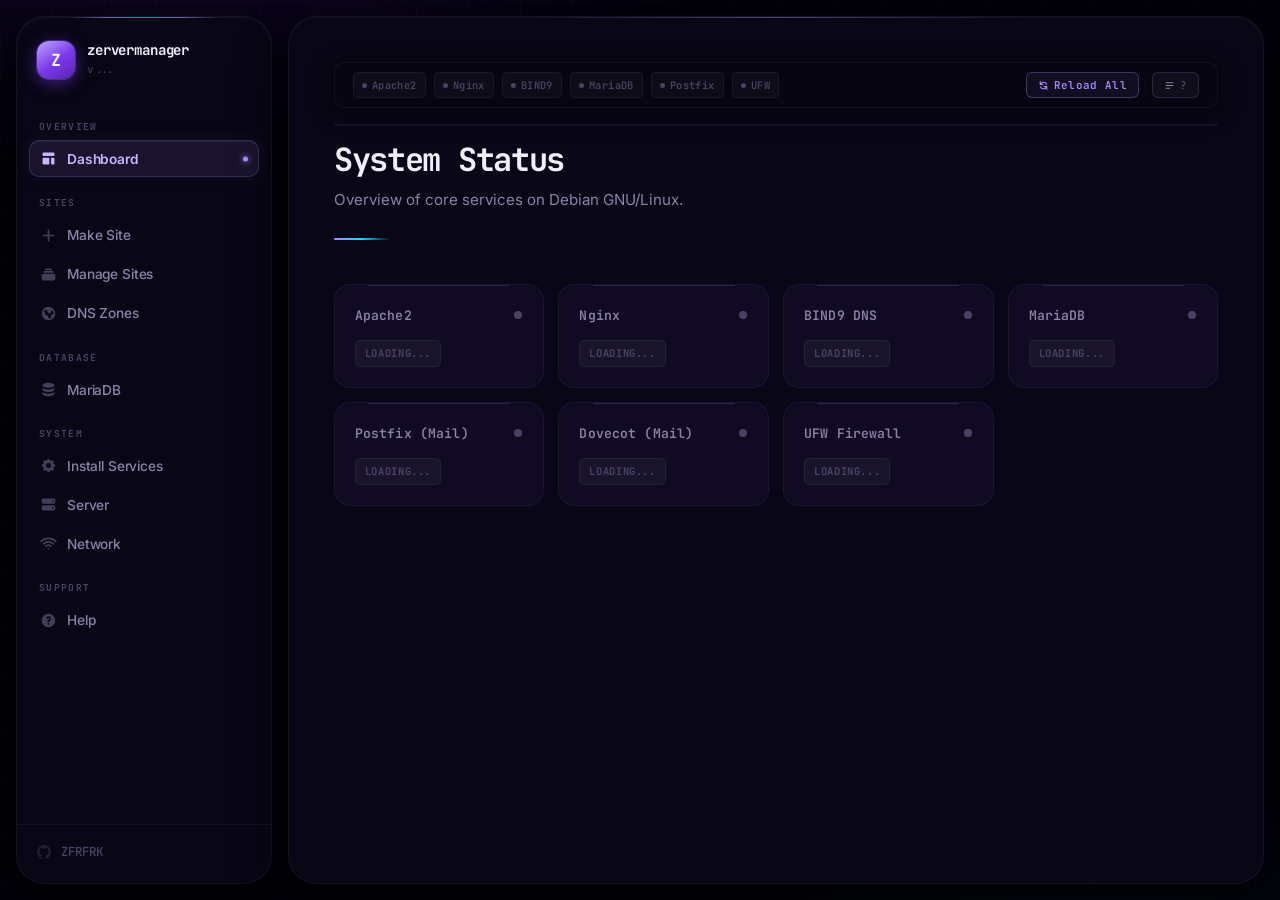
==== web_config/index.html @ 593f815e "update" ====
<!DOCTYPE html>
<html lang="en">
<head>
    <meta charset="UTF-8">
    <meta name="viewport" content="width=device-width, initial-scale=1.0">
    <title>Zervermanager</title>
    <link rel="preconnect" href="https://fonts.googleapis.com">
    <link rel="preconnect" href="https://fonts.gstatic.com" crossorigin>
    <link href="https://fonts.googleapis.com/css2?family=Inter:wght@300;400;500;600&family=JetBrains+Mono:wght@400;500&display=swap" rel="stylesheet">
    <link rel="stylesheet" href="style.css?v=10">
</head>
<body>

    <!-- ═══════════════════════════════════════
         STARTUP SPLASH
    ═══════════════════════════════════════ -->
    <div id="startup-splash" aria-hidden="true">
        <div class="splash-bg-grid"></div>
        <div class="splash-orb splash-orb-1"></div>
        <div class="splash-orb splash-orb-2"></div>

        <!-- LEFT — brand panel -->
        <div class="splash-left">
            <div class="splash-mark">
                <span class="splash-mark-letter">Z</span>
                <div class="splash-mark-ring"></div>
                <div class="splash-mark-ring splash-mark-ring-2"></div>
            </div>

            <div class="splash-wordmark">
                <span class="splash-word">zerver<span class="splash-word-accent">manager</span></span>
            </div>

            <div class="splash-tagline">server management interface</div>

            <div class="splash-dots">
                <span class="splash-dot active" data-idx="0"></span>
                <span class="splash-dot" data-idx="1"></span>
                <span class="splash-dot" data-idx="2"></span>
            </div>

            <div class="splash-loader">
                <div class="splash-loader-track">
                    <div class="splash-loader-fill"></div>
                </div>
                <span class="splash-loader-label">initializing</span>
            </div>

            <div class="splash-version">v<span id="splash-ver">—</span></div>
        </div>

        <!-- RIGHT — Mai slideshow panel -->
        <div class="splash-right">
            <div class="splash-photos">
                <img class="splash-photo active"  src="loading1.jpg"     alt="Loading 1">
                <img class="splash-photo"          src="loading2.jpg"     alt="Loading 2">
                <img class="splash-photo"          src="loading3.jpg"  alt="Loading 3">
            </div>
            <div class="splash-photo-overlay"></div>
            <div class="splash-photo-caption">
                <span class="splash-photo-name">Ouzuka Mai</span>
            </div>
        </div>
    </div>

    <div class="app-container">

        <aside class="sidebar">
            <div class="sidebar-header">
                <div class="brand">
                    <div class="brand-mark">Z</div>
                    <div class="brand-info">
                        <h1>zervermanager</h1>
                        <p>v<span id="version">...</span></p>
                    </div>
                </div>
            </div>
            <nav class="nav-menu">
                <div class="nav-section">
                    <div class="nav-section-title">Overview</div>
                    <button class="nav-item active" data-page="dashboard" onclick="switchPage('dashboard')">
                        <svg class="nav-icon" viewBox="0 0 20 20" fill="currentColor"><path d="M3 4a1 1 0 011-1h12a1 1 0 011 1v2a1 1 0 01-1 1H4a1 1 0 01-1-1V4zM3 10a1 1 0 011-1h6a1 1 0 011 1v6a1 1 0 01-1 1H4a1 1 0 01-1-1v-6zM14 9a1 1 0 00-1 1v6a1 1 0 001 1h2a1 1 0 001-1v-6a1 1 0 00-1-1h-2z"/></svg>
                        Dashboard
                    </button>
                </div>
                <div class="nav-section">
                    <div class="nav-section-title">Sites</div>
                    <button class="nav-item" data-page="makesite" onclick="switchPage('makesite')">
                        <svg class="nav-icon" viewBox="0 0 20 20" fill="currentColor"><path fill-rule="evenodd" d="M10 3a1 1 0 011 1v5h5a1 1 0 110 2h-5v5a1 1 0 11-2 0v-5H4a1 1 0 110-2h5V4a1 1 0 011-1z" clip-rule="evenodd"/></svg>
                        Make Site
                    </button>
                    <button class="nav-item" data-page="managesites" onclick="switchPage('managesites')">
                        <svg class="nav-icon" viewBox="0 0 20 20" fill="currentColor"><path d="M7 3a1 1 0 000 2h6a1 1 0 100-2H7zM4 7a1 1 0 011-1h10a1 1 0 110 2H5a1 1 0 01-1-1zM2 11a2 2 0 012-2h12a2 2 0 012 2v4a2 2 0 01-2 2H4a2 2 0 01-2-2v-4z"/></svg>
                        Manage Sites
                    </button>
                    <button class="nav-item" data-page="dns" onclick="switchPage('dns')">
                        <svg class="nav-icon" viewBox="0 0 20 20" fill="currentColor"><path fill-rule="evenodd" d="M10 18a8 8 0 100-16 8 8 0 000 16zM4.332 8.027a6.012 6.012 0 011.912-2.706C6.512 5.73 6.974 6 7.5 6A1.5 1.5 0 019 7.5V8a2 2 0 004 0 2 2 0 011.523-1.943A5.977 5.977 0 0116 10c0 .34-.028.675-.083 1H15a2 2 0 00-2 2v2.197A5.973 5.973 0 0110 16v-2a2 2 0 00-2-2 2 2 0 01-2-2 2 2 0 00-1.668-1.973z" clip-rule="evenodd"/></svg>
                        DNS Zones
                    </button>
                </div>
                <div class="nav-section">
                    <div class="nav-section-title">Database</div>
                    <button class="nav-item" data-page="mariadb" onclick="switchPage('mariadb')">
                        <svg class="nav-icon" viewBox="0 0 20 20" fill="currentColor"><path d="M3 12v3c0 1.657 3.134 3 7 3s7-1.343 7-3v-3c0 1.657-3.134 3-7 3s-7-1.343-7-3z"/><path d="M3 7v3c0 1.657 3.134 3 7 3s7-1.343 7-3V7c0 1.657-3.134 3-7 3S3 8.657 3 7z"/><path d="M17 5c0 1.657-3.134 3-7 3S3 6.657 3 5s3.134-3 7-3 7 1.343 7 3z"/></svg>
                        MariaDB
                    </button>
                </div>
                <div class="nav-section">
                    <div class="nav-section-title">System</div>
                    <button class="nav-item" data-page="services" onclick="switchPage('services')">
                        <svg class="nav-icon" viewBox="0 0 20 20" fill="currentColor"><path fill-rule="evenodd" d="M11.49 3.17c-.38-1.56-2.6-1.56-2.98 0a1.532 1.532 0 01-2.286.948c-1.372-.836-2.942.734-2.106 2.106.54.886.061 2.042-.947 2.287-1.561.379-1.561 2.6 0 2.978a1.532 1.532 0 01.947 2.287c-.836 1.372.734 2.942 2.106 2.106a1.532 1.532 0 012.287.947c.379 1.561 2.6 1.561 2.978 0a1.533 1.533 0 012.287-.947c1.372.836 2.942-.734 2.106-2.106a1.533 1.533 0 01.947-2.287c1.561-.379 1.561-2.6 0-2.978a1.532 1.532 0 01-.947-2.287c.836-1.372-.734-2.942-2.106-2.106a1.532 1.532 0 01-2.287-.947zM10 13a3 3 0 100-6 3 3 0 000 6z" clip-rule="evenodd"/></svg>
                        Install Services
                    </button>
                    <button class="nav-item" data-page="server" onclick="switchPage('server')">
                        <svg class="nav-icon" viewBox="0 0 20 20" fill="currentColor"><path fill-rule="evenodd" d="M2 5a2 2 0 012-2h12a2 2 0 012 2v2a2 2 0 01-2 2H4a2 2 0 01-2-2V5zm14 1a1 1 0 11-2 0 1 1 0 012 0zM2 13a2 2 0 012-2h12a2 2 0 012 2v2a2 2 0 01-2 2H4a2 2 0 01-2-2v-2zm14 1a1 1 0 11-2 0 1 1 0 012 0z" clip-rule="evenodd"/></svg>
                        Server
                    </button>
                    <button class="nav-item" data-page="network" onclick="switchPage('network')">
                        <svg class="nav-icon" viewBox="0 0 20 20" fill="currentColor"><path fill-rule="evenodd" d="M17.778 8.222c-4.296-4.296-11.26-4.296-15.556 0A1 1 0 01.808 6.808c5.076-5.077 13.308-5.077 18.384 0a1 1 0 01-1.414 1.414zM14.95 11.05a7 7 0 00-9.9 0 1 1 0 01-1.414-1.414 9 9 0 0112.728 0 1 1 0 01-1.414 1.414zM12.12 13.88a3 3 0 00-4.242 0 1 1 0 01-1.415-1.415 5 5 0 017.072 0 1 1 0 01-1.415 1.415zM9 16a1 1 0 112 0 1 1 0 01-2 0z" clip-rule="evenodd"/></svg>
                        Network
                    </button>
                </div>
                <div class="nav-section">
                    <div class="nav-section-title">Support</div>
                    <button class="nav-item" data-page="help" onclick="switchPage('help')">
                        <svg class="nav-icon" viewBox="0 0 20 20" fill="currentColor"><path fill-rule="evenodd" d="M18 10a8 8 0 11-16 0 8 8 0 0116 0zm-8-3a1 1 0 00-.867.5 1 1 0 11-1.731-1A3 3 0 0113 8a3.001 3.001 0 01-2 2.83V11a1 1 0 11-2 0v-1a1 1 0 011-1 1 1 0 100-2zm0 8a1 1 0 100-2 1 1 0 000 2z" clip-rule="evenodd"/></svg>
                        Help
                    </button>
                </div>
            </nav>
            <div class="sidebar-footer">
                <a href="https://github.com/ZFRFRK" target="_blank" class="github-link">
                    <svg xmlns="http://www.w3.org/2000/svg" width="14" height="14" viewBox="0 0 24 24" fill="currentColor"><path d="M12 0C5.37 0 0 5.37 0 12c0 5.3 3.438 9.8 8.205 11.385.6.113.82-.258.82-.577 0-.285-.01-1.04-.015-2.04-3.338.724-4.042-1.61-4.042-1.61-.546-1.387-1.333-1.756-1.333-1.756-1.089-.745.083-.729.083-.729 1.205.084 1.84 1.236 1.84 1.236 1.07 1.835 2.809 1.305 3.495.998.108-.776.418-1.305.76-1.605-2.665-.3-5.466-1.332-5.466-5.93 0-1.31.465-2.38 1.235-3.22-.135-.303-.54-1.523.105-3.176 0 0 1.005-.322 3.3 1.23a11.52 11.52 0 0 1 3-.405c1.02.005 2.045.138 3 .405 2.28-1.552 3.285-1.23 3.285-1.23.645 1.653.24 2.873.12 3.176.765.84 1.23 1.91 1.23 3.22 0 4.61-2.805 5.625-5.475 5.92.42.36.81 1.096.81 2.22 0 1.605-.015 2.896-.015 3.286 0 .315.21.69.825.57C20.565 21.795 24 17.295 24 12c0-6.63-5.37-12-12-12z"/></svg>
                    ZFRFRK
                </a>
            </div>
        </aside>

        <!-- Main Content -->
        <main class="main-content">

            <!-- ── Persistent Top Bar ── -->
            <div class="top-bar" id="top-bar">
                <div class="top-bar-services">
                    <span class="top-bar-svc" id="tb-apache2"><span class="svc-pip"></span>Apache2</span>
                    <span class="top-bar-svc" id="tb-nginx"><span class="svc-pip"></span>Nginx</span>
                    <span class="top-bar-svc" id="tb-bind9"><span class="svc-pip"></span>BIND9</span>
                    <span class="top-bar-svc" id="tb-mariadb"><span class="svc-pip"></span>MariaDB</span>
                    <span class="top-bar-svc" id="tb-postfix"><span class="svc-pip"></span>Postfix</span>
                    <span class="top-bar-svc" id="tb-ufw"><span class="svc-pip"></span>UFW</span>
                </div>
                <div class="top-bar-actions">
                    <button class="top-bar-btn accent" id="tb-reload-btn" onclick="topBarReloadAll()">
                        <svg width="11" height="11" viewBox="0 0 20 20" fill="currentColor"><path fill-rule="evenodd" d="M4 2a1 1 0 011 1v2.101a7.002 7.002 0 0111.601 2.566 1 1 0 11-1.885.666A5.002 5.002 0 005.999 7H9a1 1 0 010 2H4a1 1 0 01-1-1V3a1 1 0 011-1zm.008 9.057a1 1 0 011.276.61A5.002 5.002 0 0014.001 13H11a1 1 0 110-2h5a1 1 0 011 1v5a1 1 0 11-2 0v-2.101a7.002 7.002 0 01-11.601-2.566 1 1 0 01.61-1.276z" clip-rule="evenodd"/></svg>
                        Reload All
                    </button>
                    <div class="top-bar-divider"></div>
                    <button class="top-bar-btn" onclick="openKbdOverlay()" title="Keyboard shortcuts">
                        <svg width="11" height="11" viewBox="0 0 20 20" fill="currentColor"><path fill-rule="evenodd" d="M3 5a1 1 0 011-1h12a1 1 0 110 2H4a1 1 0 01-1-1zM3 10a1 1 0 011-1h12a1 1 0 110 2H4a1 1 0 01-1-1zM3 15a1 1 0 011-1h6a1 1 0 110 2H4a1 1 0 01-1-1z" clip-rule="evenodd"/></svg>
                        <span style="opacity:.5">?</span>
                    </button>
                </div>
            </div>

            <!-- Reload All mini-terminal (hidden by default, expands on use) -->
            <div id="reload-term" class="terminal" style="margin-bottom:16px;margin-top:-12px"></div>

            <section id="page-dashboard" class="page-section active">
                <div class="page-header">
                    <h2>System Status</h2>
                    <p>Overview of core services on <span id="os-val">Debian GNU/Linux</span>.</p>
                </div>
                
                <div class="status-grid">
                    <div class="status-box">
                        <div class="status-box-header">
                            <span class="status-label">Apache2</span>
                            <div class="svc-dot-wrap"><div class="svc-dot"></div></div>
                        </div>
                        <span id="apache2-val" class="badge">Loading...</span>
                    </div>
                    <div class="status-box">
                        <div class="status-box-header">
                            <span class="status-label">Nginx</span>
                            <div class="svc-dot-wrap"><div class="svc-dot"></div></div>
                        </div>
                        <span id="nginx-val" class="badge">Loading...</span>
                    </div>
                    <div class="status-box">
                        <div class="status-box-header">
                            <span class="status-label">BIND9 DNS</span>
                            <div class="svc-dot-wrap"><div class="svc-dot"></div></div>
                        </div>
                        <span id="bind9-val" class="badge">Loading...</span>
                    </div>
                    <div class="status-box">
                        <div class="status-box-header">
                            <span class="status-label">MariaDB</span>
                            <div class="svc-dot-wrap"><div class="svc-dot"></div></div>
                        </div>
                        <span id="mariadb-val" class="badge">Loading...</span>
                    </div>
                    <div class="status-box">
                        <div class="status-box-header">
                            <span class="status-label">Postfix (Mail)</span>
                            <div class="svc-dot-wrap"><div class="svc-dot"></div></div>
                        </div>
                        <span id="postfix-val" class="badge">Loading...</span>
                    </div>
                    <div class="status-box">
                        <div class="status-box-header">
                            <span class="status-label">Dovecot (Mail)</span>
                            <div class="svc-dot-wrap"><div class="svc-dot"></div></div>
                        </div>
                        <span id="dovecot-val" class="badge">Loading...</span>
                    </div>
                    <div class="status-box">
                        <div class="status-box-header">
                            <span class="status-label">UFW Firewall</span>
                            <div class="svc-dot-wrap"><div class="svc-dot"></div></div>
                        </div>
                        <span id="ufw-val" class="badge">Loading...</span>
                    </div>
                </div>
            </section>

            <!-- Make Site Page -->
            <section id="page-makesite" class="page-section">
                <div class="page-header">
                    <h2>Make Site</h2>
                    <p>Automate creation of vhosts, databases, and DNS zones.</p>
                </div>

                <div class="card">
                    <div class="card-split">
                    <div class="card-split-form">
                    <div class="content-tabs">
                        <button class="content-tab-btn active" data-tab="lamp" onclick="switchTab('makesite', 'lamp')">LAMP</button>
                        <button class="content-tab-btn" data-tab="lemp" onclick="switchTab('makesite', 'lemp')">LEMP</button>
                        <button class="content-tab-btn" data-tab="wordpress" onclick="switchTab('makesite', 'wordpress')">WordPress</button>
                        <button class="content-tab-btn" data-tab="static" onclick="switchTab('makesite', 'static')">Full Site</button>
                        <button class="content-tab-btn" data-tab="proxy" onclick="switchTab('makesite', 'proxy')">Reverse Proxy</button>
                    </div>

                    <!-- LAMP -->
                    <div id="tab-makesite-lamp" class="tab-pane active">
                        <form onsubmit="submitApiForm(event, '/api/makesite/lamp', 'makesite-term')">
                            <div class="form-group">
                                <label>Domain Name</label>
                                <input type="text" class="form-control" name="domain" required>
                            </div>
                            <div class="form-group" id="lamp-ip">
                                <label>Server IP
                                    <span class="label-badge label-badge-auto">auto-dns</span>
                                    <span class="label-hint">— leave blank to use current server IP</span>
                                </label>
                                <input type="text" class="form-control" name="ip" placeholder="e.g. 192.168.1.10">
                            </div>
                            <div class="form-group">
                                <label>Database Name <span class="label-hint">— optional, defaults to domain prefix</span></label>
                                <input type="text" class="form-control" name="db_name" placeholder="e.g. mysite_db">
                            </div>
                            <div class="form-group">
                                <label>Database User <span class="label-hint">— optional, defaults to domain prefix + _user</span></label>
                                <input type="text" class="form-control" name="db_user" placeholder="e.g. mysite_user">
                            </div>
                            <div class="form-group">
                                <label>Database Password</label>
                                <input type="password" class="form-control" name="db_pass" required>
                            </div>
                            <div class="form-group">
                                <label>SSL Options</label>
                                <select class="form-control" name="ssl" onchange="document.getElementById('lamp-le-email').classList.toggle('hidden', this.value !== '4')" required>
                                    <option value="1">HTTP Only</option>
                                    <option value="2">HTTPS (Self-Signed)</option>
                                    <option value="4">HTTPS (Let's Encrypt Automated)</option>
                                </select>
                            </div>
                            <div class="form-group hidden" id="lamp-le-email">
                                <label>Let's Encrypt Admin Email</label>
                                <input type="email" class="form-control" name="le_email" placeholder="admin@example.com">
                            </div>
                            <div class="form-group">
                                <label>Document Root <span class="label-hint">— optional, defaults to /var/www/domain</span></label>
                                <input type="text" class="form-control" name="docroot" placeholder="e.g. /var/www/mysite">
                            </div>

                            <div class="form-section">Advanced</div>

                            <div class="form-group">
                                <label class="checkbox-label">
                                    <input type="checkbox" name="use_site_files" onchange="document.getElementById('lamp-sitepath').classList.toggle('hidden', !this.checked)"> Use existing site files
                                </label>
                            </div>
                            <div class="form-group hidden" id="lamp-sitepath">
                                <label>Path to existing site files <span class="label-hint">— server-side path</span></label>
                                <div class="drop-zone" id="lamp-dropzone">
                                    <svg width="24" height="24" viewBox="0 0 24 24" fill="none" stroke="currentColor" stroke-width="2" stroke-linecap="round" stroke-linejoin="round" style="margin-bottom:8px;opacity:0.7;"><path d="M21 15v4a2 2 0 0 1-2 2H5a2 2 0 0 1-2-2v-4"></path><polyline points="17 8 12 3 7 8"></polyline><line x1="12" y1="3" x2="12" y2="15"></line></svg><br>
                                    Drag and drop your site's .zip file here<br>
                                    <span style="font-size:0.75rem;opacity:0.6;">(or enter the server-side path below)</span>
                                </div>
                                <input type="text" class="form-control" name="site_files_path" id="lamp-sitepath-input" placeholder="e.g. /home/user/mysite">
                            </div>
                            <div class="form-group">
                                <label class="checkbox-label">
                                    <input type="checkbox" name="import_sql" onchange="document.getElementById('lamp-sqlpath').classList.toggle('hidden', !this.checked)"> Import existing SQL database dump
                                </label>
                            </div>
                            <div class="form-group hidden" id="lamp-sqlpath">
                                <label>SQL file path <span class="label-hint">— full path or filename inside docroot</span></label>
                                <input type="text" class="form-control" name="sql_path" placeholder="e.g. /home/user/backup.sql">
                            </div>
                            <div class="btn-row">
                                <button type="submit" class="btn btn-primary">Create LAMP Site</button>
                            </div>
                        </form>
                    </div>

                    <!-- LEMP -->
                    <div id="tab-makesite-lemp" class="tab-pane">
                        <form onsubmit="submitApiForm(event, '/api/makesite/lemp', 'makesite-term')">
                            <div class="form-group">
                                <label>Domain Name</label>
                                <input type="text" class="form-control" name="domain" required>
                            </div>
                            <div class="form-group" id="lemp-ip">
                                <label>Server IP
                                    <span class="label-badge label-badge-auto">auto-dns</span>
                                    <span class="label-hint">— leave blank to use current server IP</span>
                                </label>
                                <input type="text" class="form-control" name="ip" placeholder="e.g. 192.168.1.10">
                            </div>
                            <div class="form-group">
                                <label>Database Name <span class="label-hint">— optional, defaults to domain prefix</span></label>
                                <input type="text" class="form-control" name="db_name" placeholder="e.g. mysite_db">
                            </div>
                            <div class="form-group">
                                <label>Database User <span class="label-hint">— optional, defaults to domain prefix + _user</span></label>
                                <input type="text" class="form-control" name="db_user" placeholder="e.g. mysite_user">
                            </div>
                            <div class="form-group">
                                <label>Database Password</label>
                                <input type="password" class="form-control" name="db_pass" required>
                            </div>
                            <div class="form-group">
                                <label>SSL Options</label>
                                <select class="form-control" name="ssl" onchange="document.getElementById('lemp-le-email').classList.toggle('hidden', this.value !== '4')" required>
                                    <option value="1">HTTP Only</option>
                                    <option value="2">HTTPS (Self-Signed)</option>
                                    <option value="4">HTTPS (Let's Encrypt Automated)</option>
                                </select>
                            </div>
                            <div class="form-group hidden" id="lemp-le-email">
                                <label>Let's Encrypt Admin Email</label>
                                <input type="email" class="form-control" name="le_email" placeholder="admin@example.com">
                            </div>
                            <div class="form-group">
                                <label>Document Root <span class="label-hint">— optional, defaults to /var/www/domain</span></label>
                                <input type="text" class="form-control" name="docroot" placeholder="e.g. /var/www/mysite">
                            </div>

                            <div class="form-section">Advanced</div>

                            <div class="form-group">
                                <label class="checkbox-label">
                                    <input type="checkbox" name="use_site_files" onchange="document.getElementById('lemp-sitepath').classList.toggle('hidden', !this.checked)"> Use existing site files
                                </label>
                            </div>
                            <div class="form-group hidden" id="lemp-sitepath">
                                <label>Path to existing site files <span class="label-hint">— server-side path</span></label>
                                <div class="drop-zone" id="lemp-dropzone">
                                    <svg width="24" height="24" viewBox="0 0 24 24" fill="none" stroke="currentColor" stroke-width="2" stroke-linecap="round" stroke-linejoin="round" style="margin-bottom:8px;opacity:0.7;"><path d="M21 15v4a2 2 0 0 1-2 2H5a2 2 0 0 1-2-2v-4"></path><polyline points="17 8 12 3 7 8"></polyline><line x1="12" y1="3" x2="12" y2="15"></line></svg><br>
                                    Drag and drop your site's .zip file here<br>
                                    <span style="font-size:0.75rem;opacity:0.6;">(or enter the server-side path below)</span>
                                </div>
                                <input type="text" class="form-control" name="site_files_path" id="lemp-sitepath-input" placeholder="e.g. /home/user/mysite">
                            </div>
                            <div class="form-group">
                                <label class="checkbox-label">
                                    <input type="checkbox" name="import_sql" onchange="document.getElementById('lemp-sqlpath').classList.toggle('hidden', !this.checked)"> Import existing SQL database dump
                                </label>
                            </div>
                            <div class="form-group hidden" id="lemp-sqlpath">
                                <label>SQL file path <span class="label-hint">— full path or filename inside docroot</span></label>
                                <input type="text" class="form-control" name="sql_path" placeholder="e.g. /home/user/backup.sql">
                            </div>
                            <div class="btn-row">
                                <button type="submit" class="btn btn-primary">Create LEMP Site</button>
                            </div>
                        </form>
                    </div>

                    <!-- WordPress -->
                    <div id="tab-makesite-wordpress" class="tab-pane">
                        <form onsubmit="submitApiForm(event, '/api/makesite/wordpress', 'makesite-term')">
                            <div class="form-group">
                                <label>Web Server</label>
                                <select class="form-control" name="server" required>
                                    <option value="apache">Apache</option>
                                    <option value="nginx">Nginx</option>
                                </select>
                            </div>
                            <div class="form-group">
                                <label>Domain Name</label>
                                <input type="text" class="form-control" name="domain" required>
                            </div>
                            <div class="form-group" id="wp-ip">
                                <label>Server IP
                                    <span class="label-badge label-badge-auto">auto-dns</span>
                                    <span class="label-hint">— leave blank to use current server IP</span>
                                </label>
                                <input type="text" class="form-control" name="ip" placeholder="e.g. 192.168.1.10">
                            </div>
                            <div class="form-group">
                                <label>Database Password</label>
                                <input type="password" class="form-control" name="db_pass" required>
                            </div>
                            <div class="btn-row">
                                <button type="submit" class="btn btn-primary">Install WordPress</button>
                            </div>
                        </form>
                    </div>

                    <!-- Static (Full Site) -->
                    <div id="tab-makesite-static" class="tab-pane">
                        <form onsubmit="submitApiForm(event, '/api/makesite/static', 'makesite-term')">
                            <div class="form-group">
                                <label>Web Server</label>
                                <select class="form-control" name="server" required>
                                    <option value="apache">Apache</option>
                                    <option value="nginx">Nginx</option>
                                </select>
                            </div>
                            <div class="form-group">
                                <label>Domain Name</label>
                                <input type="text" class="form-control" name="domain" required>
                            </div>
                            <div class="form-group" id="static-ip">
                                <label>Server IP
                                    <span class="label-badge label-badge-auto">auto-dns</span>
                                    <span class="label-hint">— leave blank to use current server IP</span>
                                </label>
                                <input type="text" class="form-control" name="ip" placeholder="e.g. 192.168.1.10">
                            </div>
                            <div class="form-group">
                                <label>SSL Options</label>
                                <select class="form-control" name="ssl" onchange="document.getElementById('static-certs').classList.toggle('hidden', this.value !== '3'); document.getElementById('static-le-email').classList.toggle('hidden', this.value !== '4');" required>
                                    <option value="1">HTTP Only</option>
                                    <option value="2">HTTPS (Self-Signed)</option>
                                    <option value="3">HTTPS (Existing Cert)</option>
                                    <option value="4">HTTPS (Let's Encrypt Automated)</option>
                                </select>
                            </div>
                            <div class="form-group hidden" id="static-le-email">
                                <label>Let's Encrypt Admin Email</label>
                                <input type="email" class="form-control" name="le_email" placeholder="admin@example.com">
                            </div>
                            <div id="static-certs" class="hidden">
                                <div class="form-group">
                                    <label>Certificate Path</label>
                                    <input type="text" class="form-control" name="cert_path" placeholder="/etc/ssl/mycert.crt">
                                </div>
                                <div class="form-group">
                                    <label>Key Path</label>
                                    <input type="text" class="form-control" name="key_path" placeholder="/etc/ssl/mycert.key">
                                </div>
                            </div>
                            <div class="form-group">
                                <label>Document Root <span class="label-hint">— optional, defaults to /var/www/domain</span></label>
                                <input type="text" class="form-control" name="docroot" placeholder="Default: /var/www/domain.com">
                            </div>
                            <div class="form-section">Advanced</div>

                            <div class="form-group">
                                <label class="checkbox-label">
                                    <input type="checkbox" name="use_site_files" onchange="document.getElementById('static-sitepath').classList.toggle('hidden', !this.checked)"> Use existing site files
                                </label>
                            </div>
                            <div class="form-group hidden" id="static-sitepath">
                                <label>Path to existing site files <span class="label-hint">— server-side path</span></label>
                                <div class="drop-zone" id="static-dropzone">
                                    <svg width="24" height="24" viewBox="0 0 24 24" fill="none" stroke="currentColor" stroke-width="2" stroke-linecap="round" stroke-linejoin="round" style="margin-bottom:8px;opacity:0.7;"><path d="M21 15v4a2 2 0 0 1-2 2H5a2 2 0 0 1-2-2v-4"></path><polyline points="17 8 12 3 7 8"></polyline><line x1="12" y1="3" x2="12" y2="15"></line></svg><br>
                                    Drag and drop your site's .zip file here<br>
                                    <span style="font-size:0.75rem;opacity:0.6;">(or enter the server-side path below)</span>
                                </div>
                                <input type="text" class="form-control" name="site_files_path" id="static-sitepath-input" placeholder="e.g. /home/user/mysite">
                            </div>
                            <div class="btn-row">
                                <button type="submit" class="btn btn-primary">Create Full Site</button>
                            </div>
                        </form>
                    </div>

                    <!-- Reverse Proxy -->
                    <div id="tab-makesite-proxy" class="tab-pane">
                        <form onsubmit="submitApiForm(event, '/api/makesite/proxy', 'makesite-term')">
                            <div class="form-group">
                                <label>Web Server</label>
                                <select class="form-control" name="server" required>
                                    <option value="apache">Apache</option>
                                    <option value="nginx">Nginx</option>
                                </select>
                            </div>
                            <div class="form-group">
                                <label>Domain Name</label>
                                <input type="text" class="form-control" name="domain" required>
                            </div>
                            <div class="form-group">
                                <label>Backend Target URL</label>
                                <input type="text" class="form-control" name="backend" placeholder="http://127.0.0.1:3000" required>
                            </div>
                            <button type="submit" class="btn btn-primary">Create Reverse Proxy</button>
                        </form>
                    </div>

                    </div><!-- /card-split-form -->
                    <div class="card-split-terminal">
                        <div class="terminal-label">output</div>
                        <div id="makesite-term" class="terminal visible"></div>
                    </div><!-- /card-split-terminal -->
                    </div><!-- /card-split -->
                </div>
            </section>

            <!-- Manage Sites Page -->
            <section id="page-managesites" class="page-section">
                <div class="page-header">
                    <h2>Manage Sites</h2>
                    <p>View, modify, enable, disable, or delete active web server configurations.</p>
                </div>

                <div class="card">
                    <div class="sites-table-wrap">
                        <table class="sites-table" id="sites-table">
                            <thead>
                                <tr>
                                    <th>Domain</th>
                                    <th>Server</th>
                                    <th>Type</th>
                                    <th>Status</th>
                                    <th>Actions</th>
                                </tr>
                            </thead>
                            <tbody id="sites-tbody">
                                <tr><td colspan="5" style="text-align:center;padding:32px;color:var(--text-muted)">Loading...</td></tr>
                            </tbody>
                        </table>
                    </div>
                </div>
            </section>

            <!-- Modify Site Modal -->
            <div id="modify-site-modal" class="modal-overlay">
                <div class="modal-box">
                    <div class="modal-header">
                        <h3 id="modify-site-title">Modify Site</h3>
                        <button class="modal-close" onclick="closeModifyModal()">&times;</button>
                    </div>

                    <div class="content-tabs">
                        <button class="content-tab-btn active" data-tab="docroot" onclick="switchModifyTab('docroot')">Doc Root</button>
                        <button class="content-tab-btn" data-tab="dbpass" onclick="switchModifyTab('dbpass')">DB Password</button>
                        <button class="content-tab-btn" data-tab="vhost" onclick="switchModifyTab('vhost')">VHost Config</button>
                    </div>

                    <div id="mod-tab-docroot" class="tab-pane active">
                        <form onsubmit="submitModifySite(event, 'update_docroot')">
                            <input type="hidden" id="mod-domain" name="domain">
                            <input type="hidden" id="mod-server" name="server">
                            <div class="form-group">
                                <label>New Document Root</label>
                                <input type="text" class="form-control" name="docroot" id="mod-docroot-input" required>
                            </div>
                            <button type="submit" class="btn btn-primary">Update Document Root</button>
                        </form>
                    </div>

                    <div id="mod-tab-dbpass" class="tab-pane">
                        <form onsubmit="submitModifySite(event, 'update_db_pass')">
                            <input type="hidden" id="mod-domain-db" name="domain">
                            <div class="form-group">
                                <label>New Database Password</label>
                                <input type="password" class="form-control" name="db_pass" required autocomplete="new-password">
                            </div>
                            <p style="font-size:0.85rem;color:var(--text-muted);margin-bottom:24px">Updates MariaDB and syncs the password in <code>wp-config.php</code> or <code>index.php</code> automatically.</p>
                            <button type="submit" class="btn btn-primary">Update Password</button>
                        </form>
                    </div>

                    <div id="mod-tab-vhost" class="tab-pane">
                        <form onsubmit="submitModifySite(event, 'update_vhost')">
                            <input type="hidden" id="mod-domain-vhost" name="domain">
                            <input type="hidden" id="mod-server-vhost" name="server">
                            <div class="form-group">
                                <label>Virtual Host Configuration</label>
                                <textarea class="form-control" name="config" id="mod-vhost-content" rows="16"></textarea>
                            </div>
                            <button type="submit" class="btn btn-primary">Save Configuration</button>
                        </form>
                    </div>
                </div>
            </div>

            <!-- MariaDB Manager -->
            <section id="page-mariadb" class="page-section">
                <div class="page-header">
                    <h2>MariaDB Manager</h2>
                    <p>Manage databases and users.</p>
                </div>
                <div class="card">
                    <div class="card-split">
                    <div class="card-split-form">
                    <div class="content-tabs">
                        <button class="content-tab-btn active" data-tab="db" onclick="switchTab('mariadb', 'db')">Databases</button>
                        <button class="content-tab-btn" data-tab="users" onclick="switchTab('mariadb', 'users')">Users</button>
                    </div>

                    <!-- Databases -->
                    <div id="tab-mariadb-db" class="tab-pane active">
                        <form onsubmit="submitApiForm(event, '/api/manage/mariadb', 'mariadb-term')">
                            <input type="hidden" name="type" value="database">
                            <div class="form-group">
                                <label>Action</label>
                                <select class="form-control" name="action" id="mariadb-db-action" onchange="toggleMariadbDbFields()" required>
                                    <option value="list">List Databases</option>
                                    <option value="create">Create Database</option>
                                    <option value="drop">Drop Database</option>
                                    <option value="inspect">Inspect Database</option>
                                    <option value="backup">Backup Database</option>
                                    <option value="restore">Restore Database</option>
                                </select>
                            </div>
                            <div class="form-group hidden" id="mariadb-db-name">
                                <label>Database Name</label>
                                <input type="text" class="form-control" name="db_name">
                            </div>
                            <div class="form-group hidden" id="mariadb-db-path">
                                <label>Backup/Restore File Path</label>
                                <input type="text" class="form-control" name="file_path" placeholder="/root/backup.sql">
                            </div>
                            <div class="form-group hidden" id="mariadb-db-confirm">
                                <label class="checkbox-label danger">
                                    <input type="checkbox" name="confirm"> I understand this is destructive and confirm the action.
                                </label>
                            </div>
                            <button type="submit" class="btn btn-primary">Execute Action</button>
                        </form>
                    </div>

                    <!-- Users -->
                    <div id="tab-mariadb-users" class="tab-pane">
                        <form onsubmit="submitApiForm(event, '/api/manage/mariadb', 'mariadb-term')">
                            <input type="hidden" name="type" value="user">
                            <div class="form-group">
                                <label>Action</label>
                                <select class="form-control" name="action" id="mariadb-user-action" onchange="toggleMariadbUserFields()" required>
                                    <option value="list">List Users</option>
                                    <option value="create">Create User</option>
                                    <option value="drop">Drop User</option>
                                    <option value="password">Change Password</option>
                                    <option value="grant">Grant Privileges</option>
                                    <option value="revoke">Revoke Privileges</option>
                                </select>
                            </div>
                            <div class="form-group hidden" id="mariadb-user-name">
                                <label>Username</label>
                                <input type="text" class="form-control" name="username">
                            </div>
                            <div class="form-group hidden" id="mariadb-user-pass">
                                <label>Password</label>
                                <input type="password" class="form-control" name="password">
                            </div>
                            <div class="form-group hidden" id="mariadb-user-db">
                                <label>Database Name (for privileges)</label>
                                <input type="text" class="form-control" name="db_name">
                            </div>
                            <button type="submit" class="btn btn-primary">Execute Action</button>
                        </form>
                    </div>

                    </div><!-- /card-split-form -->
                    <div class="card-split-terminal">
                        <div class="terminal-label">output</div>
                        <div id="mariadb-term" class="terminal visible"></div>
                    </div><!-- /card-split-terminal -->
                    </div><!-- /card-split -->
                </div>
            </section>

            <!-- Install Services -->
            <section id="page-services" class="page-section">
                <div class="page-header">
                    <h2>Install Services</h2>
                    <p>Setup Mail, FTP, Samba, and phpMyAdmin.</p>
                </div>
                <div class="card">
                    <div class="card-split">
                    <div class="card-split-form">
                    <div class="content-tabs">
                        <button class="content-tab-btn active" data-tab="mail" onclick="switchTab('services', 'mail')">Mail Server</button>
                        <button class="content-tab-btn" data-tab="ftp" onclick="switchTab('services', 'ftp')">FTP Server</button>
                        <button class="content-tab-btn" data-tab="pma" onclick="switchTab('services', 'pma')">phpMyAdmin</button>
                        <button class="content-tab-btn" data-tab="samba" onclick="switchTab('services', 'samba')">Samba</button>
                    </div>

                    <div id="tab-services-mail" class="tab-pane active">
                        <form onsubmit="submitApiForm(event, '/api/install/mail', 'services-term')">
                            <p class="mb-4 text-muted">Installs a full mail stack: Postfix, Dovecot, and Roundcube Webmail.</p>
                            <div class="form-group">
                                <label>Primary Mail Domain</label>
                                <input type="text" class="form-control" name="domain" placeholder="example.com" required>
                            </div>
                            <div class="btn-row">
                                <button type="submit" class="btn btn-primary">Install Mail Server</button>
                                <button type="button" class="btn btn-danger" onclick="submitCustomAction(this, '/api/uninstall/mail')">Uninstall Mail Server</button>
                            </div>

                            <hr style="border-color: var(--border); margin: 32px 0;">
                            
                            <h4>Manage Mail Users</h4>
                            <div class="sites-table-wrap mb-4">
                                <table class="sites-table" id="mail-users-table">
                                    <thead><tr><th>Email Address</th><th>Actions</th></tr></thead>
                                    <tbody id="mail-users-tbody">
                                        <tr><td colspan="2" style="text-align:center;padding:16px;color:var(--text-muted)">Load mail users via the sidebar link or API.</td></tr>
                                    </tbody>
                                </table>
                            </div>

                            <div class="form-group mt-4">
                                <label>New Mail User (e.g. info@example.com)</label>
                                <input type="email" class="form-control" name="mail_user">
                            </div>
                            <div class="form-group">
                                <label>Password</label>
                                <input type="password" class="form-control" name="mail_pass">
                            </div>
                            <button type="button" class="btn btn-primary" onclick="submitCustomAction(this, '/api/manage/mail?action=add_user')">Add Mail User</button>
                        </form>
                    </div>

                    <div id="tab-services-ftp" class="tab-pane">
                        <form onsubmit="submitApiForm(event, '/api/install/ftp', 'services-term')">
                            <p class="mb-4 text-muted">Installs vsftpd and configures user isolation.</p>
                            <div class="btn-row mb-4">
                                <button type="submit" class="btn btn-primary">Install FTP Server</button>
                                <button type="button" class="btn btn-danger" onclick="submitCustomAction(this, '/api/uninstall/ftp')">Uninstall FTP Server</button>
                            </div>
                            
                            <hr style="border-color: var(--border); margin: 20px 0;">
                            
                            <h4>Add FTP User</h4>
                            <div class="form-group mt-4">
                                <label>Username</label>
                                <input type="text" class="form-control" name="username">
                            </div>
                            <div class="form-group">
                                <label>Password</label>
                                <input type="password" class="form-control" name="password">
                            </div>
                            <button type="button" class="btn btn-primary" onclick="submitCustomAction(this, '/api/install/ftp_user')">Add FTP User</button>
                        </form>
                    </div>

                    <div id="tab-services-pma" class="tab-pane">
                        <form onsubmit="submitApiForm(event, '/api/install/pma', 'services-term')">
                            <p class="mb-4 text-muted">Installs phpMyAdmin and configures it securely under a random alias or subdomain.</p>
                            <div class="btn-row">
                                <button type="submit" class="btn btn-primary">Install phpMyAdmin</button>
                                <button type="button" class="btn btn-danger" onclick="submitCustomAction(this, '/api/uninstall/pma')">Uninstall phpMyAdmin</button>
                            </div>
                        </form>
                    </div>

                    <div id="tab-services-samba" class="tab-pane">
                        <form onsubmit="submitApiForm(event, '/api/install/samba', 'services-term')">
                            <p class="mb-4 text-muted">Installs Samba for Windows file sharing.</p>
                            <div class="btn-row mb-4">
                                <button type="submit" class="btn btn-primary">Install Samba Server</button>
                                <button type="button" class="btn btn-danger" onclick="submitCustomAction(this, '/api/uninstall/samba')">Uninstall Samba Server</button>
                            </div>

                            <hr style="border-color: var(--border); margin: 20px 0;">
                            
                            <h4>Add Samba Share</h4>
                            <div class="form-group mt-4">
                                <label>Share Name</label>
                                <input type="text" class="form-control" name="share_name">
                            </div>
                            <div class="form-group">
                                <label>Directory Path</label>
                                <input type="text" class="form-control" name="path" placeholder="/var/www/example.com">
                            </div>
                            <div class="form-group">
                                <label>Allowed Linux User</label>
                                <input type="text" class="form-control" name="user">
                            </div>
                            <button type="button" class="btn btn-primary" onclick="submitCustomAction(this, '/api/install/samba_share')">Add Share</button>
                        </form>
                    </div>

                    </div><!-- /card-split-form -->
                    <div class="card-split-terminal">
                        <div class="terminal-label">output</div>
                        <div id="services-term" class="terminal visible"></div>
                    </div><!-- /card-split-terminal -->
                    </div><!-- /card-split -->
                </div>
            </section>

            <!-- Server Management -->
            <section id="page-server" class="page-section">
                <div class="page-header">
                    <h2>Server Management</h2>
                    <p>Control system services and firewall rules.</p>
                </div>

                <div class="card">
                    <div class="card-split">
                    <div class="card-split-form">
                    <div class="content-tabs">
                        <button class="content-tab-btn active" data-tab="service-ctrl" onclick="switchTab('server', 'service-ctrl')">Services Control</button>
                        <button class="content-tab-btn" data-tab="firewall" onclick="switchTab('server', 'firewall')">Firewall (UFW)</button>
                        <button class="content-tab-btn" data-tab="reload" onclick="switchTab('server', 'reload')">Reload All</button>
                        <button class="content-tab-btn" data-tab="os" onclick="switchTab('server', 'os')">OS Maintenance</button>
                    </div>

                    <!-- Services Control -->
                    <div id="tab-server-service-ctrl" class="tab-pane active">
                        <form onsubmit="submitApiForm(event, '/api/manage/service', 'server-term')">
                            <div class="form-group">
                                <label>Select Service</label>
                                <select class="form-control" name="service" required>
                                    <option value="apache2">Apache2</option>
                                    <option value="nginx">Nginx</option>
                                    <option value="bind9">BIND9</option>
                                    <option value="mariadb">MariaDB</option>
                                    <option value="postfix">Postfix</option>
                                    <option value="dovecot">Dovecot</option>
                                </select>
                            </div>
                            <div class="form-group">
                                <label>Action</label>
                                <select class="form-control" name="action" required>
                                    <option value="start">Start</option>
                                    <option value="stop">Stop</option>
                                    <option value="restart">Restart</option>
                                    <option value="enable">Enable (on boot)</option>
                                    <option value="disable">Disable</option>
                                </select>
                            </div>
                            <button type="submit" class="btn btn-primary">Execute Action</button>
                        </form>
                    </div>

                    <!-- Firewall -->
                    <div id="tab-server-firewall" class="tab-pane">
                        <form onsubmit="submitApiForm(event, '/api/manage/firewall', 'server-term')">
                            <div class="form-group">
                                <label>Action</label>
                                <select class="form-control" name="action" id="fw-action" onchange="document.getElementById('fw-port').classList.toggle('hidden', !['allow','deny'].includes(this.value))" required>
                                    <option value="list">List Active Rules</option>
                                    <option value="enable">Enable UFW</option>
                                    <option value="disable">Disable UFW</option>
                                    <option value="allow">Allow Port</option>
                                    <option value="deny">Deny Port</option>
                                </select>
                            </div>
                            <div class="form-group hidden" id="fw-port">
                                <label>Port (e.g. 80/tcp)</label>
                                <input type="text" class="form-control" name="port">
                            </div>
                            <button type="submit" class="btn btn-primary">Apply Firewall Rule</button>
                        </form>
                    </div>

                    <!-- Reload All -->
                    <div id="tab-server-reload" class="tab-pane">
                        <form onsubmit="submitApiForm(event, '/api/manage/reload', 'server-term')">
                            <p class="mb-4 text-muted">This will check for pending configuration changes in Apache, Nginx, and BIND9 and reload them cleanly.</p>
                            <button type="submit" class="btn btn-primary">Reload Services</button>
                        </form>
                    </div>

                    <!-- OS Maintenance -->
                    <div id="tab-server-os" class="tab-pane">
                        <form onsubmit="submitApiForm(event, '/api/manage/os', 'server-term')">
                            <input type="hidden" name="action" value="fix_dpkg">
                            <p class="mb-4 text-muted">Run this if you receive errors about broken dependencies or interrupted apt installations. It runs <code>dpkg --configure -a</code> and <code>apt --fix-broken install</code>.</p>
                            <button type="submit" class="btn btn-primary">Fix Broken Packages</button>
                        </form>
                    </div>

                    </div><!-- /card-split-form -->
                    <div class="card-split-terminal">
                        <div class="terminal-label">output</div>
                        <div id="server-term" class="terminal visible"></div>
                    </div><!-- /card-split-terminal -->
                    </div><!-- /card-split -->
                </div>
            </section>
            <!-- DNS Zones -->
            <section id="page-dns" class="page-section">
                <div class="page-header">
                    <h2>DNS Zones (BIND9)</h2>
                    <p>Manage domain zones, reverse zones, and MX records.</p>
                </div>

                <div class="card">
                    <div class="content-tabs">
                        <button class="content-tab-btn active" data-tab="list" onclick="switchTab('dns', 'list')">Manage Zones</button>
                        <button class="content-tab-btn" data-tab="create" onclick="switchTab('dns', 'create')">Create Zone</button>
                        <button class="content-tab-btn" data-tab="mx" onclick="switchTab('dns', 'mx')">MX Records</button>
                        <button class="content-tab-btn" data-tab="test" onclick="switchTab('dns', 'test')">Test DNS</button>
                    </div>

                    <div id="tab-dns-list" class="tab-pane active">
                        <div class="sites-table-wrap">
                            <table class="sites-table" id="dns-table">
                                <thead>
                                    <tr>
                                        <th>Domain / Zone</th>
                                        <th>Type</th>
                                        <th>Actions</th>
                                    </tr>
                                </thead>
                                <tbody id="dns-tbody">
                                    <tr><td colspan="3" style="text-align:center;padding:32px;color:var(--text-muted)">Loading...</td></tr>
                                </tbody>
                            </table>
                        </div>
                    </div>

                    <div id="tab-dns-create" class="tab-pane">
                        <form onsubmit="submitApiForm(event, '/api/manage/dns', 'dns-term')">
                            <input type="hidden" name="action" value="create">
                            <div class="form-group">
                                <label>Zone Type</label>
                                <select class="form-control" name="type" id="dns-create-type" onchange="document.getElementById('dns-ip-group').classList.toggle('hidden', this.value === 'forward')" required>
                                    <option value="forward">Forward Zone Only</option>
                                    <option value="reverse">Reverse Zone Only</option>
                                    <option value="both">Both (Forward + Reverse)</option>
                                </select>
                            </div>
                            <div class="form-group">
                                <label>Domain Name</label>
                                <input type="text" class="form-control" name="domain" required>
                            </div>
                            <div class="form-group hidden" id="dns-ip-group">
                                <label>Server IP (Required for Reverse Zones)</label>
                                <input type="text" class="form-control" name="ip">
                            </div>
                            <button type="submit" class="btn btn-primary">Create DNS Zone</button>
                        </form>
                    </div>

                    <div id="tab-dns-mx" class="tab-pane">
                        <form onsubmit="submitApiForm(event, '/api/manage/dns', 'dns-term')">
                            <div class="form-group">
                                <label>Action</label>
                                <select class="form-control" name="action" id="dns-mx-action" onchange="document.getElementById('mx-add-fields').classList.toggle('hidden', this.value !== 'mx_add')" required>
                                    <option value="mx_list">List MX Records</option>
                                    <option value="mx_add">Add MX Record</option>
                                    <option value="mx_remove">Remove MX Record</option>
                                </select>
                            </div>
                            <div class="form-group">
                                <label>Domain Name</label>
                                <input type="text" class="form-control" name="domain" required>
                            </div>
                            <div id="mx-add-fields" class="hidden">
                                <div class="form-group">
                                    <label>Mail Server Hostname (e.g. mail.example.com)</label>
                                    <input type="text" class="form-control" name="mail_host">
                                </div>
                                <div class="form-group">
                                    <label>Priority</label>
                                    <input type="number" class="form-control" name="priority" value="10">
                                </div>
                            </div>
                            <button type="submit" class="btn btn-primary">Execute Action</button>
                        </form>
                    </div>

                    <div id="tab-dns-test" class="tab-pane">
                        <form onsubmit="submitApiForm(event, '/api/manage/dns', 'dns-term')">
                            <input type="hidden" name="action" value="test">
                            <p class="text-muted mb-4">Run named-checkconf and named-checkzone for a specific domain.</p>
                            <div class="form-group">
                                <label>Domain Name (Optional - leave blank to just test config)</label>
                                <input type="text" class="form-control" name="domain">
                            </div>
                            <button type="submit" class="btn btn-primary">Run DNS Test</button>
                        </form>
                    </div>

                    <div id="dns-term" class="terminal"></div>
                </div>
            </section>

            <!-- Network Configuration -->
            <section id="page-network" class="page-section">
                <div class="page-header">
                    <h2>Network Configuration</h2>
                    <p>Manage Server IP addresses (Static/DHCP).</p>
                </div>

                <div class="card">
                    <form onsubmit="submitApiForm(event, '/api/manage/network', 'network-term')">
                        <div class="form-group">
                            <label>Action</label>
                            <select class="form-control" name="action" id="net-action" onchange="document.getElementById('net-static-fields').classList.toggle('hidden', this.value !== 'static')" required>
                                <option value="show">Show Current IP Config</option>
                                <option value="static">Set Static IP</option>
                                <option value="dhcp">Set DHCP</option>
                                <option value="restore">Restore Backup</option>
                            </select>
                        </div>
                        
                        <div class="form-group">
                            <label>Interface Name (e.g. eth0)</label>
                            <input type="text" class="form-control" name="iface" required>
                        </div>

                        <div id="net-static-fields" class="hidden">
                            <div class="form-group">
                                <label>New IP Address (e.g. 192.168.1.100)</label>
                                <input type="text" class="form-control" name="ip">
                            </div>
                            <div class="form-group">
                                <label>Subnet Mask (e.g. 255.255.255.0)</label>
                                <input type="text" class="form-control" name="netmask" value="255.255.255.0">
                            </div>
                            <div class="form-group">
                                <label>Gateway (e.g. 192.168.1.1)</label>
                                <input type="text" class="form-control" name="gateway">
                            </div>
                        </div>

                        <div class="form-group mt-4">
                                <label class="checkbox-label danger">
                                    <input type="checkbox" name="confirm"> I understand network changes may cause me to lose SSH connectivity.
                                </label>
                            </div>

                        <button type="submit" class="btn btn-primary mt-4">Apply Network Changes</button>
                    </form>
                    <div id="network-term" class="terminal"></div>
                </div>
            </section>
            <!-- Help Page -->
            <section id="page-help" class="page-section">
                <div class="page-header">
                    <h2>Help & Documentation</h2>
                    <p>Learn how to use Zervermanager effectively.</p>
                </div>
                <div class="card">
                    <h3>Overview</h3>
                    <p>Zervermanager is a lightweight control panel for Debian servers.</p>
                    <ul style="padding-left: 20px; margin-bottom: 20px; color: var(--text-muted); line-height: 1.8;">
                        <li><strong>Dashboard</strong>: View the real-time status of your server's core services.</li>
                        <li><strong>Make Site</strong>: Automatically generate configurations for Nginx/Apache, create databases, and optionally create DNS zones all at once.</li>
                        <li><strong>Manage Sites</strong>: Enable, disable, or completely delete existing web sites and their associated configs.</li>
                        <li><strong>DNS Zones</strong>: View and manage BIND9 DNS records.</li>
                        <li><strong>MariaDB</strong>: View databases, users, and optionally drop them.</li>
                        <li><strong>Install Services</strong>: Manage system packages and create Mailbox users for Postfix/Dovecot.</li>
                        <li><strong>Server</strong>: Reboot the server or manage global configurations.</li>
                        <li><strong>Network</strong>: View and apply static IP settings.</li>
                    </ul>
                    <p style="margin-bottom: 24px;">
                        <button class="btn btn-primary" onclick="openVideo()" style="padding: 10px 20px; font-size: 0.95rem; display: inline-flex; align-items: center; gap: 8px;">
                            <svg width="18" height="18" viewBox="0 0 20 20" fill="currentColor"><path d="M4 4l12 6-12 6z"/></svg>
                            Watch Tutorial Video
                        </button>
                    </p>
                    <p style="color: var(--text-dim); font-size: 0.9em;">
                        <strong>Tip:</strong> Press <kbd>?</kbd> at any time to view keyboard navigation shortcuts.
                    </p>
                </div>
            </section>

        </main>
    </div>
    <script src="app.js?v=8"></script>

    <!-- ── Keyboard Shortcuts Overlay ── -->
    <div class="kbd-overlay" id="kbd-overlay" onclick="closeKbdOverlay()">
        <div class="kbd-panel" onclick="event.stopPropagation()">
            <div class="kbd-panel-title">
                Keyboard Shortcuts
                <span>press <kbd>Esc</kbd> to close</span>
            </div>
            <div class="kbd-list">
                <div class="kbd-section-title">Navigation — press <kbd>g</kbd> then</div>
                <div class="kbd-row"><span class="kbd-desc">Dashboard</span><span class="kbd-keys"><kbd>g</kbd><kbd>d</kbd></span></div>
                <div class="kbd-row"><span class="kbd-desc">Make Site</span><span class="kbd-keys"><kbd>g</kbd><kbd>s</kbd></span></div>
                <div class="kbd-row"><span class="kbd-desc">Manage Sites</span><span class="kbd-keys"><kbd>g</kbd><kbd>m</kbd></span></div>
                <div class="kbd-row"><span class="kbd-desc">DNS Zones</span><span class="kbd-keys"><kbd>g</kbd><kbd>z</kbd></span></div>
                <div class="kbd-row"><span class="kbd-desc">MariaDB</span><span class="kbd-keys"><kbd>g</kbd><kbd>b</kbd></span></div>
                <div class="kbd-row"><span class="kbd-desc">Install Services</span><span class="kbd-keys"><kbd>g</kbd><kbd>i</kbd></span></div>
                <div class="kbd-row"><span class="kbd-desc">Server Management</span><span class="kbd-keys"><kbd>g</kbd><kbd>v</kbd></span></div>
                <div class="kbd-row"><span class="kbd-desc">Network</span><span class="kbd-keys"><kbd>g</kbd><kbd>n</kbd></span></div>
                <div class="kbd-row"><span class="kbd-desc">Help</span><span class="kbd-keys"><kbd>g</kbd><kbd>h</kbd></span></div>
                <div class="kbd-section-title">Actions</div>
                <div class="kbd-row"><span class="kbd-desc">Reload All Services</span><span class="kbd-keys"><kbd>r</kbd></span></div>
                <div class="kbd-row"><span class="kbd-desc">Show this help</span><span class="kbd-keys"><kbd>?</kbd></span></div>
                <div class="kbd-row"><span class="kbd-desc">Close overlay</span><span class="kbd-keys"><kbd>Esc</kbd></span></div>
            </div>
        </div>
    </div>

    <!-- ── Toast Container ── -->
    <div class="toast-container" id="toast-container"></div>

    <!-- ── Custom Confirm / Alert Modal ── -->
    <div class="modal-overlay" id="dialog-overlay" onclick="dialogOverlayClick(event)">
        <div class="modal-box dialog-box" id="dialog-box" onclick="event.stopPropagation()">
            <!-- Icon -->
            <div class="dialog-icon" id="dialog-icon">
                <svg id="dialog-icon-warn" width="22" height="22" viewBox="0 0 24 24" fill="none" stroke="currentColor" stroke-width="2" stroke-linecap="round" stroke-linejoin="round"><path d="M10.29 3.86L1.82 18a2 2 0 0 0 1.71 3h16.94a2 2 0 0 0 1.71-3L13.71 3.86a2 2 0 0 0-3.42 0z"/><line x1="12" y1="9" x2="12" y2="13"/><line x1="12" y1="17" x2="12.01" y2="17"/></svg>
                <svg id="dialog-icon-info" width="22" height="22" viewBox="0 0 24 24" fill="none" stroke="currentColor" stroke-width="2" stroke-linecap="round" stroke-linejoin="round" style="display:none"><circle cx="12" cy="12" r="10"/><line x1="12" y1="16" x2="12" y2="12"/><line x1="12" y1="8" x2="12.01" y2="8"/></svg>
            </div>
            <div class="dialog-body">
                <div class="dialog-title" id="dialog-title">Confirm Action</div>
                <div class="dialog-msg" id="dialog-msg"></div>
                <!-- Optional second-step checkbox (e.g. "also delete files") -->
                <div id="dialog-extra" class="hidden">
                    <label class="checkbox-label danger" id="dialog-extra-label" style="margin-top:12px">
                        <input type="checkbox" id="dialog-extra-check">
                        <span id="dialog-extra-text"></span>
                    </label>
                </div>
            </div>
            <div class="dialog-footer" id="dialog-footer">
                <button class="btn btn-ghost" id="dialog-cancel-btn" onclick="dialogCancel()">Cancel</button>
                <button class="btn btn-danger" id="dialog-ok-btn" onclick="dialogOk()">Delete</button>
            </div>
        </div>
    </div>


    <!-- ── Video Overlay ── -->
    <div class="video-overlay" id="video-overlay" onclick="closeVideo()">
        <div class="video-container" onclick="event.stopPropagation()">
            <button class="close-video-btn" onclick="closeVideo()">✖</button>
            <video id="tutorial-video" controls>
                <source src="video.mp4" type="video/mp4">
                Your browser does not support the video tag.
            </video>
        </div>
    </div>

    <script>
        function openVideo() {
            const overlay = document.getElementById('video-overlay');
            const video = document.getElementById('tutorial-video');
            overlay.classList.add('open');
            video.play().catch(e => console.log('Autoplay prevented'));
        }
        function closeVideo() {
            const overlay = document.getElementById('video-overlay');
            const video = document.getElementById('tutorial-video');
            overlay.classList.remove('open');
            video.pause();
            video.currentTime = 0;
        }
    </script>
</body>
</html>
---- web_config/style.css ----
@import url('https://fonts.googleapis.com/css2?family=Inter:wght@400;500;600;700&family=JetBrains+Mono:wght@400;500;600;700&display=swap');

/* ══════════════════════════════════════════════
   DARK COMMAND CENTER — Design System
══════════════════════════════════════════════ */
:root {
    --bg-void:      #020109;
    --bg-base:      #05030e;
    --bg-surface:   rgba(10, 7, 22, 0.97);
    --bg-elevated:  rgba(18, 13, 36, 0.92);
    --bg-glass:     rgba(26, 19, 52, 0.55);
    --bg-input:     rgba(8, 5, 18, 0.8);

    --border:       rgba(167, 139, 250, 0.07);
    --border-light: rgba(167, 139, 250, 0.18);
    --border-glow:  rgba(167, 139, 250, 0.5);
    --border-focus: rgba(167, 139, 250, 0.7);

    --text:         #f0eeff;
    --text-muted:   #8b82a8;
    --text-dim:     #4a4265;

    --accent:       #a78bfa;
    --accent2:      #22d3ee;
    --accent-hover: #c4b5fd;
    --accent-dim:   rgba(167, 139, 250, 0.1);
    --accent-glow:  rgba(167, 139, 250, 0.3);

    --success:      #10b981;
    --success-glow: rgba(16, 185, 129, 0.35);
    --danger:       #f43f5e;
    --danger-glow:  rgba(244, 63, 94, 0.35);
    --warning:      #fbbf24;
    --warning-glow: rgba(251, 191, 36, 0.35);

    --sidebar-w:    256px;
    --radius-xs:    6px;
    --radius-sm:    10px;
    --radius:       16px;
    --radius-lg:    22px;
    --radius-xl:    28px;

    --font-ui:      'Inter', sans-serif;
    --font-mono:    'JetBrains Mono', monospace;

    --shadow-deep:  0 24px 48px rgba(0,0,0,0.6), 0 8px 16px rgba(0,0,0,0.4);
    --shadow-glow:  0 0 30px rgba(167, 139, 250, 0.12);
    --shadow-btn:   0 4px 20px rgba(167, 139, 250, 0.35), 0 0 0 1px rgba(167,139,250,0.15);
}

/* ══════════════════════════════════════════════
   RESET
══════════════════════════════════════════════ */
*, *::before, *::after { box-sizing: border-box; margin: 0; padding: 0; }

body {
    font-family: var(--font-ui);
    background: var(--bg-void);
    color: var(--text);
    line-height: 1.6;
    -webkit-font-smoothing: antialiased;
    overflow: hidden;
}

/* ══════════════════════════════════════════════
   ANIMATED BACKGROUND
══════════════════════════════════════════════ */
body::before {
    content: '';
    position: fixed;
    inset: 0;
    background-image:
        linear-gradient(rgba(167,139,250,0.025) 1px, transparent 1px),
        linear-gradient(90deg, rgba(167,139,250,0.025) 1px, transparent 1px);
    background-size: 52px 52px;
    animation: gridDrift 40s linear infinite;
    z-index: 0;
    pointer-events: none;
}

body::after {
    content: '';
    position: fixed;
    inset: 0;
    background:
        radial-gradient(ellipse 70% 50% at 15% -10%, rgba(124, 58, 237, 0.12) 0%, transparent 60%),
        radial-gradient(ellipse 60% 50% at 85% 110%, rgba(34, 211, 238, 0.06) 0%, transparent 55%),
        radial-gradient(ellipse 40% 30% at 50% 50%, rgba(167,139,250,0.03) 0%, transparent 70%);
    z-index: 0;
    pointer-events: none;
}

@keyframes gridDrift {
    0%   { background-position: 0 0; }
    100% { background-position: 52px 52px; }
}

/* ══════════════════════════════════════════════
   LAYOUT
══════════════════════════════════════════════ */
.app-container {
    display: flex;
    height: 100vh;
    padding: 16px;
    gap: 16px;
    position: relative;
    z-index: 1;
}

/* ══════════════════════════════════════════════
   SIDEBAR
══════════════════════════════════════════════ */
.sidebar {
    width: var(--sidebar-w);
    background: var(--bg-surface);
    border: 1px solid var(--border);
    border-radius: var(--radius-xl);
    display: flex;
    flex-direction: column;
    flex-shrink: 0;
    height: calc(100vh - 32px);
    overflow: hidden;
    backdrop-filter: blur(20px);
    -webkit-backdrop-filter: blur(20px);
    box-shadow: var(--shadow-deep), inset 0 1px 0 rgba(255,255,255,0.05);
    position: relative;
}

/* Sidebar top accent stripe */
.sidebar::before {
    content: '';
    position: absolute;
    top: 0; left: 20%; right: 20%;
    height: 1px;
    background: linear-gradient(90deg, transparent, var(--accent), var(--accent2), var(--accent), transparent);
    opacity: 0.6;
}

/* ── Brand ── */
.sidebar-header {
    padding: 24px 20px 18px;
    flex-shrink: 0;
}

.brand {
    display: flex;
    align-items: center;
    gap: 12px;
}

.brand-mark {
    width: 38px;
    height: 38px;
    background: linear-gradient(145deg, #a78bfa 0%, #7c3aed 50%, #5b21b6 100%);
    border-radius: 12px;
    display: flex;
    align-items: center;
    justify-content: center;
    flex-shrink: 0;
    box-shadow: 0 4px 16px rgba(124, 58, 237, 0.5), 0 0 0 1px rgba(167,139,250,0.3);
    font-family: var(--font-mono);
    font-weight: 700;
    font-size: 1.05rem;
    color: #fff;
    position: relative;
    overflow: hidden;
}

.brand-mark::after {
    content: '';
    position: absolute;
    inset: 0;
    background: linear-gradient(145deg, rgba(255,255,255,0.2) 0%, transparent 55%);
    border-radius: inherit;
}

.brand-info h1 {
    font-family: var(--font-mono);
    font-size: 0.88rem;
    font-weight: 700;
    letter-spacing: -0.01em;
    color: var(--text);
    line-height: 1.2;
}

.brand-info p {
    font-size: 0.68rem;
    color: var(--text-dim);
    margin-top: 2px;
    font-family: var(--font-mono);
}

/* ── Nav ── */
.nav-menu {
    flex: 1;
    overflow-y: auto;
    padding: 10px 12px;
    scrollbar-width: none;
}
.nav-menu::-webkit-scrollbar { display: none; }

.nav-section {
    margin-bottom: 6px;
}

.nav-section-title {
    font-size: 0.6rem;
    text-transform: uppercase;
    letter-spacing: 0.14em;
    color: var(--text-dim);
    font-weight: 700;
    padding: 12px 10px 6px;
    font-family: var(--font-mono);
}

.nav-item {
    display: flex;
    align-items: center;
    gap: 10px;
    width: 100%;
    text-align: left;
    padding: 9px 10px;
    background: transparent;
    border: 1px solid transparent;
    color: var(--text-muted);
    font-size: 0.855rem;
    font-weight: 500;
    font-family: var(--font-ui);
    border-radius: var(--radius-sm);
    cursor: pointer;
    transition: all 0.2s ease;
    margin-bottom: 2px;
    position: relative;
    letter-spacing: -0.01em;
}

.nav-item .nav-icon {
    width: 17px;
    height: 17px;
    flex-shrink: 0;
    opacity: 0.45;
    transition: all 0.2s ease;
}

.nav-item:hover {
    color: var(--text);
    background: rgba(167,139,250,0.06);
    border-color: rgba(167,139,250,0.08);
}
.nav-item:hover .nav-icon { opacity: 0.75; }

.nav-item.active {
    color: var(--accent-hover);
    background: rgba(167,139,250,0.1);
    border-color: rgba(167,139,250,0.2);
    font-weight: 600;
    box-shadow: 0 0 16px rgba(167,139,250,0.08), inset 0 1px 0 rgba(255,255,255,0.05);
}
.nav-item.active .nav-icon { opacity: 1; }

/* Active item glow dot */
.nav-item.active::after {
    content: '';
    position: absolute;
    right: 10px;
    top: 50%;
    transform: translateY(-50%);
    width: 5px;
    height: 5px;
    border-radius: 50%;
    background: var(--accent);
    box-shadow: 0 0 6px var(--accent);
}

/* ── Sidebar Footer ── */
.sidebar-footer {
    padding: 16px 20px;
    border-top: 1px solid var(--border);
    flex-shrink: 0;
}

.github-link {
    display: inline-flex;
    align-items: center;
    gap: 10px;
    color: var(--text-dim);
    text-decoration: none;
    font-size: 0.78rem;
    font-weight: 500;
    font-family: var(--font-mono);
    transition: color 0.2s ease;
}
.github-link svg { opacity: 0.4; transition: opacity 0.2s ease; }
.github-link:hover { color: var(--text-muted); }
.github-link:hover svg { opacity: 0.7; }

/* ══════════════════════════════════════════════
   MAIN CONTENT
══════════════════════════════════════════════ */
.main-content {
    flex: 1;
    overflow-y: auto;
    padding: clamp(24px, 3.5vw, 52px);
    background: var(--bg-surface);
    border: 1px solid var(--border);
    border-radius: var(--radius-xl);
    box-shadow: var(--shadow-deep), inset 0 1px 0 rgba(255,255,255,0.04);
    backdrop-filter: blur(20px);
    -webkit-backdrop-filter: blur(20px);
    scrollbar-width: thin;
    scrollbar-color: rgba(167,139,250,0.15) transparent;
    height: calc(100vh - 32px);
    position: relative;
}

.main-content::before {
    content: '';
    position: absolute;
    top: 0; left: 25%; right: 25%;
    height: 1px;
    background: linear-gradient(90deg, transparent, rgba(167,139,250,0.4), transparent);
    pointer-events: none;
}

.main-content::-webkit-scrollbar { width: 4px; }
.main-content::-webkit-scrollbar-thumb {
    background: rgba(167,139,250,0.2);
    border-radius: 10px;
}

/* ══════════════════════════════════════════════
   PAGE SECTIONS
══════════════════════════════════════════════ */
.page-section {
    display: none;
    max-width: 920px;
    margin: 0 auto;
}

.page-section.active {
    display: block;
    animation: pageIn 0.5s cubic-bezier(0.16, 1, 0.3, 1) both;
}

@keyframes pageIn {
    0%   { opacity: 0; transform: translateX(-30px); filter: blur(4px); }
    100% { opacity: 1; transform: translateX(0);      filter: blur(0); }
}

/* ══════════════════════════════════════════════
   PAGE HEADER
══════════════════════════════════════════════ */
.page-header {
    margin-bottom: 44px;
    position: relative;
    padding-bottom: 28px;
}

.page-header::after {
    content: '';
    position: absolute;
    bottom: 0; left: 0;
    width: 56px; height: 1.5px;
    background: linear-gradient(90deg, var(--accent), var(--accent2), transparent);
    border-radius: 2px;
}

.page-header h2 {
    font-family: var(--font-mono);
    font-size: clamp(1.6rem, 2.8vw, 2rem);
    font-weight: 700;
    letter-spacing: -0.04em;
    line-height: 1.1;
    margin-bottom: 10px;
    color: var(--text);
    text-wrap: balance;
}

.page-header p {
    color: var(--text-muted);
    font-size: 0.945rem;
    line-height: 1.6;
}

/* ══════════════════════════════════════════════
   CARDS — Glassmorphism with gradient border
══════════════════════════════════════════════ */
.card {
    position: relative;
    background: var(--bg-elevated);
    border: 1px solid var(--border);
    border-radius: var(--radius);
    padding: 32px;
    margin-bottom: 24px;
    transition: border-color 0.3s ease, box-shadow 0.3s ease;
    overflow: hidden;
}

.card::before {
    content: '';
    position: absolute;
    inset: 0;
    border-radius: var(--radius);
    background: linear-gradient(135deg,
        rgba(167,139,250,0.04) 0%,
        transparent 50%,
        rgba(34,211,238,0.02) 100%);
    pointer-events: none;
}

.card:hover {
    border-color: rgba(167,139,250,0.2);
    box-shadow: var(--shadow-glow), 0 0 0 1px rgba(167,139,250,0.08) inset;
}

.card h3 {
    font-family: var(--font-mono);
    font-size: 0.92rem;
    font-weight: 600;
    margin-bottom: 24px;
    padding-bottom: 14px;
    border-bottom: 1px solid var(--border);
    color: var(--text);
    letter-spacing: -0.02em;
}

/* ══════════════════════════════════════════════
   STATUS GRID — Redesigned
══════════════════════════════════════════════ */
.status-grid {
    display: grid;
    grid-template-columns: repeat(auto-fill, minmax(200px, 1fr));
    gap: 14px;
}

.status-box {
    background: var(--bg-elevated);
    border: 1px solid var(--border);
    border-radius: var(--radius);
    padding: 20px;
    display: flex;
    flex-direction: column;
    gap: 14px;
    transition: all 0.25s ease;
    cursor: default;
    position: relative;
    overflow: hidden;
}

/* Glowing top border by status */
.status-box::before {
    content: '';
    position: absolute;
    top: 0; left: 16%; right: 16%;
    height: 1px;
    border-radius: 0 0 2px 2px;
    background: var(--border-light);
    transition: background 0.4s ease, box-shadow 0.4s ease;
}

.status-box:has(.badge.active)::before   { background: var(--success); box-shadow: 0 0 12px var(--success-glow); }
.status-box:has(.badge.inactive)::before { background: var(--danger);  box-shadow: 0 0 12px var(--danger-glow);  }
.status-box:has(.badge.warning)::before  { background: var(--warning); box-shadow: 0 0 12px var(--warning-glow); }

.status-box:has(.badge.active)   { border-color: rgba(16,185,129,0.15); }
.status-box:has(.badge.inactive) { border-color: rgba(244,63,94,0.12);  }
.status-box:has(.badge.warning)  { border-color: rgba(251,191,36,0.12); }

.status-box:hover {
    transform: translateY(-3px);
    box-shadow: 0 12px 32px rgba(0,0,0,0.3);
}

.status-box-header {
    display: flex;
    align-items: center;
    justify-content: space-between;
    gap: 8px;
}

.status-label {
    font-size: 0.82rem;
    font-weight: 600;
    font-family: var(--font-mono);
    color: var(--text-muted);
    letter-spacing: 0.01em;
}

/* Pulsing indicator dot */
.svc-dot-wrap {
    position: relative;
    width: 10px;
    height: 10px;
    flex-shrink: 0;
}

.svc-dot {
    width: 8px;
    height: 8px;
    border-radius: 50%;
    background: var(--text-dim);
    position: absolute;
    top: 1px; left: 1px;
    transition: background 0.4s ease;
}

.svc-dot-ring {
    position: absolute;
    inset: 0;
    border-radius: 50%;
    background: transparent;
}

/* Status-driven dot colors via :has() */
.status-box:has(.badge.active) .svc-dot {
    background: var(--success);
    box-shadow: 0 0 6px var(--success-glow);
    animation: pulseGreen 2.4s ease infinite;
}

.status-box:has(.badge.inactive) .svc-dot {
    background: var(--danger);
    box-shadow: 0 0 4px var(--danger-glow);
}

.status-box:has(.badge.warning) .svc-dot {
    background: var(--warning);
    box-shadow: 0 0 5px var(--warning-glow);
    animation: pulseAmber 3s ease infinite;
}

@keyframes pulseGreen {
    0%, 100% { box-shadow: 0 0 4px var(--success-glow); opacity: 1; }
    50%       { box-shadow: 0 0 12px var(--success-glow), 0 0 20px rgba(16,185,129,0.15); opacity: 0.8; }
}

@keyframes pulseAmber {
    0%, 100% { box-shadow: 0 0 3px var(--warning-glow); }
    50%       { box-shadow: 0 0 10px var(--warning-glow); }
}

.badge {
    font-size: 0.66rem;
    font-weight: 700;
    font-family: var(--font-mono);
    padding: 4px 9px;
    border-radius: 5px;
    background: rgba(255,255,255,0.04);
    color: var(--text-dim);
    letter-spacing: 0.06em;
    text-transform: uppercase;
    align-self: flex-start;
    border: 1px solid rgba(255,255,255,0.05);
}

.badge.active  { background: rgba(16,185,129,0.18);  color: var(--success); border-color: rgba(16,185,129,0.3); }
.badge.inactive{ background: rgba(244,63,94,0.18);   color: var(--danger);  border-color: rgba(244,63,94,0.3);  }
.badge.warning { background: rgba(251,191,36,0.18);  color: var(--warning); border-color: rgba(251,191,36,0.3); }

/* ══════════════════════════════════════════════
   CONTENT TABS
══════════════════════════════════════════════ */
.content-tabs {
    display: flex;
    gap: 2px;
    margin-bottom: 32px;
    border-bottom: 1px solid var(--border);
    overflow-x: auto;
    scrollbar-width: none;
    padding: 0 4px;
}

.content-tab-btn {
    background: transparent;
    border: none;
    color: var(--text-dim);
    padding: 11px 16px;
    font-size: 0.84rem;
    font-weight: 500;
    font-family: var(--font-ui);
    cursor: pointer;
    transition: color 0.2s ease;
    margin-bottom: -1px;
    position: relative;
    white-space: nowrap;
    letter-spacing: -0.01em;
}

.content-tab-btn::after {
    content: '';
    position: absolute;
    bottom: 0; left: 0; width: 100%; height: 2px;
    background: linear-gradient(90deg, var(--accent), var(--accent2));
    transform: scaleX(0);
    transform-origin: center;
    transition: transform 0.25s cubic-bezier(0.16, 1, 0.3, 1);
    border-radius: 2px 2px 0 0;
}

.content-tab-btn:hover { color: var(--text-muted); }
.content-tab-btn.active { color: var(--accent-hover); font-weight: 600; }
.content-tab-btn.active::after { transform: scaleX(1); }

.tab-pane { display: none; opacity: 0; }
.tab-pane.active {
    display: block;
    animation: fadeInTab 0.3s ease forwards;
}

@keyframes fadeInTab {
    from { opacity: 0; transform: translateX(-15px); }
    to   { opacity: 1; transform: translateX(0); }
}

/* ══════════════════════════════════════════════
   FORMS
══════════════════════════════════════════════ */
.form-group {
    margin-bottom: 22px;
    position: relative;
}

label {
    display: flex;
    align-items: center;
    flex-wrap: wrap;
    gap: 6px;
    font-size: 0.76rem;
    font-weight: 600;
    color: #7c75a0; /* raised from --text-dim #4a4265 for WCAG AA contrast */
    margin-bottom: 8px;
    text-transform: uppercase;
    letter-spacing: 0.06em;
    font-family: var(--font-mono);
    transition: color 0.2s ease;
}

.form-group:focus-within label { color: var(--accent); }

/* Optional / hint text within a label */
.label-hint {
    text-transform: none;
    letter-spacing: 0;
    font-weight: 400;
    font-size: 0.72rem;
    color: #5a5278; /* slightly above --text-dim */
    font-family: var(--font-ui);
}

/* Auto-DNS badge shown next to Server IP label */
.label-badge {
    display: inline-flex;
    align-items: center;
    gap: 4px;
    padding: 2px 7px;
    border-radius: 4px;
    font-family: var(--font-mono);
    font-size: 0.6rem;
    font-weight: 700;
    letter-spacing: 0.06em;
    text-transform: uppercase;
    line-height: 1.4;
}

.label-badge-auto {
    background: rgba(34,211,238,0.1);
    color: var(--accent2);
    border: 1px solid rgba(34,211,238,0.2);
}

.label-badge-auto::before {
    content: '';
    width: 5px;
    height: 5px;
    border-radius: 50%;
    background: var(--accent2);
    box-shadow: 0 0 5px rgba(34,211,238,0.6);
    flex-shrink: 0;
}

/* Form section dividers — thin accent line + label */
.form-section {
    margin: 28px 0 20px;
    display: flex;
    align-items: center;
    gap: 12px;
    font-family: var(--font-mono);
    font-size: 0.64rem;
    font-weight: 600;
    color: #5a5278;
    letter-spacing: 0.1em;
    text-transform: uppercase;
}

.form-section::before,
.form-section::after {
    content: '';
    flex: 1;
    height: 1px;
    background: var(--border);
}

.form-section::before { flex: 0 0 0px; } /* left side: none — flush with label */

/* Button row — for grouped action buttons */
.btn-row {
    display: flex;
    gap: 10px;
    align-items: center;
    flex-wrap: wrap;
    margin-top: 8px;
}

.form-control {
    width: 100%;
    background: var(--bg-input);
    border: 1px solid var(--border);
    color: var(--text);
    padding: 12px 16px;
    border-radius: var(--radius-sm);
    font-size: 0.88rem;
    font-family: var(--font-mono);
    transition: all 0.2s ease;
    appearance: none;
    -webkit-appearance: none;
}

select.form-control {
    background-image: url("data:image/svg+xml,%3Csvg xmlns='http://www.w3.org/2000/svg' width='12' height='12' viewBox='0 0 24 24' fill='none' stroke='%237c75a0' stroke-width='2.5' stroke-linecap='round' stroke-linejoin='round'%3E%3Cpolyline points='6 9 12 15 18 9'/%3E%3C/svg%3E");
    background-repeat: no-repeat;
    background-position: right 14px center;
    padding-right: 38px;
    cursor: pointer;
}

.form-control:hover { border-color: rgba(167,139,250,0.15); }

.form-control:focus {
    outline: none;
    border-color: var(--border-focus);
    background: rgba(12, 8, 28, 0.9);
    box-shadow: 0 0 0 3px rgba(167,139,250,0.08), 0 0 20px rgba(167,139,250,0.05);
}

.form-control::placeholder { color: #5a5278; font-size: 0.84rem; }

textarea.form-control {
    resize: vertical;
    min-height: 140px;
    line-height: 1.6;
}

/* ══════════════════════════════════════════════
   CHECKBOX — Toggle card style
══════════════════════════════════════════════ */
.checkbox-label {
    display: inline-flex;
    align-items: center;
    gap: 10px;
    cursor: pointer;
    font-size: 0.875rem;
    font-weight: 500;
    color: var(--text-muted);
    user-select: none;
    font-family: var(--font-ui);
    text-transform: none;
    letter-spacing: normal;
    padding: 10px 14px;
    border-radius: var(--radius-sm);
    border: 1px solid transparent;
    transition: all 0.18s ease;
    width: 100%;
    background: rgba(255,255,255,0.02);
}

.checkbox-label:hover {
    border-color: rgba(167,139,250,0.12);
    background: rgba(167,139,250,0.04);
    color: var(--text);
}

.checkbox-label:has(input:checked) {
    border-color: rgba(167,139,250,0.22);
    background: rgba(167,139,250,0.07);
    color: var(--accent-hover);
}

.checkbox-label input[type="checkbox"] {
    width: 16px;
    height: 16px;
    accent-color: var(--accent);
    cursor: pointer;
    flex-shrink: 0;
}

/* Danger variant for destructive confirms */
.checkbox-label.danger {
    color: var(--danger);
}
.checkbox-label.danger:hover {
    border-color: rgba(244,63,94,0.2);
    background: rgba(244,63,94,0.05);
}
.checkbox-label.danger:has(input:checked) {
    border-color: rgba(244,63,94,0.3);
    background: rgba(244,63,94,0.08);
}

/* ══════════════════════════════════════════════
   BUTTONS
══════════════════════════════════════════════ */
.btn {
    display: inline-flex;
    align-items: center;
    justify-content: center;
    gap: 8px;
    background: rgba(255,255,255,0.04);
    color: var(--text-muted);
    border: 1px solid var(--border-light);
    padding: 10px 22px;
    border-radius: var(--radius-sm);
    font-size: 0.855rem;
    font-weight: 600;
    font-family: var(--font-ui);
    cursor: pointer;
    transition: all 0.2s ease;
    white-space: nowrap;
    letter-spacing: -0.01em;
}

.btn:hover {
    background: rgba(255,255,255,0.07);
    border-color: rgba(255,255,255,0.15);
    color: var(--text);
}

.btn:active { transform: scale(0.97); }

/* Purple gradient primary — the star of the show */
.btn-primary {
    background: linear-gradient(135deg, #8b5cf6 0%, #6d28d9 40%, #4c1d95 100%);
    color: #fff;
    border: 1px solid rgba(139,92,246,0.5);
    font-weight: 700;
    box-shadow: var(--shadow-btn), inset 0 1px 0 rgba(255,255,255,0.15);
    position: relative;
    overflow: hidden;
}

.btn-primary::before {
    content: '';
    position: absolute;
    top: 0; left: -100%;
    width: 100%; height: 100%;
    background: linear-gradient(90deg, transparent, rgba(255,255,255,0.12), transparent);
    transition: left 0.4s ease;
}

.btn-primary:hover {
    background: linear-gradient(135deg, #a78bfa 0%, #7c3aed 40%, #5b21b6 100%);
    box-shadow: 0 6px 28px rgba(139,92,246,0.5), 0 0 0 1px rgba(167,139,250,0.3) inset;
    border-color: rgba(167,139,250,0.5);
    color: #fff;
}

.btn-primary:hover::before { left: 100%; }

.btn-danger {
    background: transparent;
    border-color: rgba(244, 63, 94, 0.25);
    color: var(--danger);
}

.btn-danger:hover {
    background: rgba(244, 63, 94, 0.08);
    border-color: rgba(244, 63, 94, 0.5);
    box-shadow: 0 0 16px rgba(244,63,94,0.15);
    color: var(--danger);
}

/* Solid danger — used as the OK button inside the confirm dialog */
.btn-danger-solid {
    background: linear-gradient(135deg, #f43f5e 0%, #be123c 100%);
    border-color: rgba(244,63,94,0.5);
    color: #fff;
    font-weight: 700;
    box-shadow: 0 4px 20px rgba(244,63,94,0.25), inset 0 1px 0 rgba(255,255,255,0.1);
}
.btn-danger-solid:hover {
    background: linear-gradient(135deg, #fb7185 0%, #e11d48 100%);
    border-color: rgba(244,63,94,0.8);
    box-shadow: 0 6px 28px rgba(244,63,94,0.4);
    color: #fff;
}

/* Ghost — neutral cancel button */
.btn-ghost {
    background: transparent;
    border-color: var(--border-light);
    color: var(--text-muted);
}
.btn-ghost:hover {
    background: rgba(255,255,255,0.04);
    border-color: rgba(255,255,255,0.15);
    color: var(--text);
}

/* ══════════════════════════════════════════════
   TERMINAL — Dramatic reveal + scanline
══════════════════════════════════════════════ */
.terminal {
    position: relative;
    background: #010008;
    border: 1px solid rgba(167,139,250,0.12);
    border-radius: var(--radius);
    font-family: var(--font-mono);
    font-size: 0.8rem;
    line-height: 1.8;
    color: #9d95bb;
    white-space: pre-wrap;
    word-break: break-all;
    overflow: hidden;
    max-height: 0;
    margin-top: 24px;
    transition: max-height 0.45s cubic-bezier(0.16, 1, 0.3, 1);
}

.terminal.visible {
    max-height: 420px;
    overflow-y: auto;
    padding: 22px;
}

/* Scanline overlay */
.terminal::before {
    content: '';
    position: absolute;
    inset: 0;
    background: repeating-linear-gradient(
        0deg,
        transparent,
        transparent 2px,
        rgba(167,139,250,0.012) 2px,
        rgba(167,139,250,0.012) 4px
    );
    pointer-events: none;
    z-index: 1;
}

/* Glow top edge */
.terminal.visible::after {
    content: '';
    position: absolute;
    top: 0; left: 0; right: 0;
    height: 60px;
    background: linear-gradient(to bottom, rgba(139,92,246,0.06), transparent);
    pointer-events: none;
    z-index: 1;
}

.terminal::-webkit-scrollbar { width: 4px; }
.terminal::-webkit-scrollbar-thumb {
    background: rgba(167,139,250,0.2);
    border-radius: 4px;
}

/* ══════════════════════════════════════════════
   UTILITIES
══════════════════════════════════════════════ */
.hidden   { display: none !important; }
.flex     { display: flex; }
.gap-2    { gap: 8px; }
.gap-4    { gap: 16px; }
.mt-4     { margin-top: 16px; }
.mb-4     { margin-bottom: 16px; }
.text-muted { color: var(--text-muted); }

hr {
    border: none;
    height: 1px;
    background: linear-gradient(90deg, transparent, var(--border-light), transparent);
    margin: 32px 0;
}

h4 {
    font-family: var(--font-mono);
    font-size: 0.88rem;
    font-weight: 600;
    color: var(--text-muted);
    margin-bottom: 14px;
    letter-spacing: -0.01em;
}

/* ══════════════════════════════════════════════
   SITES TABLE
══════════════════════════════════════════════ */
.sites-table-wrap { overflow-x: auto; }

.sites-table {
    width: 100%;
    border-collapse: collapse;
    font-size: 0.86rem;
}

.sites-table thead tr { border-bottom: 1px solid rgba(167,139,250,0.12); }

.sites-table th {
    text-align: left;
    padding: 0 14px 13px;
    font-size: 0.64rem;
    font-weight: 700;
    text-transform: uppercase;
    letter-spacing: 0.1em;
    color: var(--text-dim);
    font-family: var(--font-mono);
    white-space: nowrap;
}

.sites-table td {
    padding: 13px 14px;
    vertical-align: middle;
    border-bottom: 1px solid var(--border);
}

.sites-table tbody tr:last-child td { border-bottom: none; }

.sites-table tbody tr {
    transition: background 0.15s ease;
}

.sites-table tbody tr:hover td {
    background: rgba(167,139,250,0.03);
}

.site-domain {
    font-family: var(--font-mono);
    font-weight: 600;
    font-size: 0.86rem;
    color: var(--text);
}

.site-tag {
    display: inline-block;
    font-family: var(--font-mono);
    font-size: 0.64rem;
    font-weight: 700;
    padding: 3px 8px;
    border-radius: 4px;
    background: rgba(167,139,250,0.07);
    color: var(--accent);
    border: 1px solid rgba(167,139,250,0.15);
    text-transform: lowercase;
    letter-spacing: 0.02em;
}

.actions-cell {
    display: flex;
    gap: 6px;
    align-items: center;
    flex-wrap: wrap;
}

.btn-sm {
    padding: 5px 11px;
    font-size: 0.72rem;
    border-radius: var(--radius-xs);
    font-weight: 600;
    border: 1px solid var(--border-light);
    background: transparent;
    color: var(--text-dim);
    cursor: pointer;
    transition: all 0.15s ease;
    font-family: var(--font-ui);
    white-space: nowrap;
    letter-spacing: 0.01em;
}

.btn-sm:hover {
    color: var(--text);
    border-color: rgba(255,255,255,0.15);
    background: rgba(255,255,255,0.04);
}

.btn-sm.btn-toggle {
    border-color: rgba(167,139,250,0.2);
    color: var(--accent);
}
.btn-sm.btn-toggle:hover {
    background: rgba(167,139,250,0.08);
    border-color: rgba(167,139,250,0.4);
    box-shadow: 0 0 10px rgba(167,139,250,0.1);
}

.btn-sm.btn-modify { border-color: var(--border-light); color: var(--text-muted); }
.btn-sm.btn-modify:hover { color: var(--text); border-color: rgba(255,255,255,0.15); }

.btn-sm.btn-delete {
    border-color: rgba(244,63,94,0.2);
    color: var(--danger);
}
.btn-sm.btn-delete:hover {
    background: rgba(244,63,94,0.08);
    border-color: rgba(244,63,94,0.4);
    box-shadow: 0 0 10px rgba(244,63,94,0.1);
}

/* ══════════════════════════════════════════════
   MODAL
══════════════════════════════════════════════ */
.modal-overlay {
    display: none;
    position: fixed;
    inset: 0;
    background: rgba(2,1,9,0.75);
    backdrop-filter: blur(10px);
    -webkit-backdrop-filter: blur(10px);
    z-index: 100;
    align-items: center;
    justify-content: center;
}

.modal-overlay.open {
    display: flex;
    animation: fadeIn 0.2s ease;
}

@keyframes fadeIn {
    from { opacity: 0; }
    to   { opacity: 1; }
}

.modal-box {
    background: rgba(14, 10, 28, 0.98);
    border: 1px solid rgba(167,139,250,0.2);
    border-radius: var(--radius-lg);
    padding: 36px;
    width: 580px;
    max-width: 92vw;
    max-height: 88vh;
    overflow-y: auto;
    box-shadow: 0 40px 80px rgba(0,0,0,0.7), 0 0 0 1px rgba(167,139,250,0.05) inset, 0 0 60px rgba(124,58,237,0.08);
    animation: slideUp 0.3s cubic-bezier(0.16, 1, 0.3, 1);
    position: relative;
}

.modal-box::before {
    content: '';
    position: absolute;
    top: 0; left: 25%; right: 25%;
    height: 1px;
    background: linear-gradient(90deg, transparent, var(--accent), transparent);
    opacity: 0.5;
}

@keyframes slideUp {
    from { opacity: 0; transform: translateY(22px) scale(0.96); }
    to   { opacity: 1; transform: translateY(0) scale(1); }
}

/* ══════════════════════════════════════════════
   DIALOG (custom confirm / alert)
══════════════════════════════════════════════ */
.dialog-box {
    width: 420px;
    max-width: 92vw;
    padding: 28px 32px 24px;
    display: flex;
    flex-direction: column;
    gap: 0;
    z-index: 200;
}

.dialog-box {
    /* danger-tinted top glow */
    border-color: rgba(244,63,94,0.18);
    box-shadow: 0 32px 64px rgba(0,0,0,0.7), 0 0 0 1px rgba(244,63,94,0.06) inset, 0 0 60px rgba(244,63,94,0.06);
}
.dialog-box::before {
    background: linear-gradient(90deg, transparent, var(--danger), transparent);
    opacity: 0.3;
}

/* Info variant: purple glow (for non-destructive alerts) */
.dialog-box.dialog-info {
    border-color: rgba(167,139,250,0.2);
    box-shadow: 0 32px 64px rgba(0,0,0,0.7), 0 0 0 1px rgba(167,139,250,0.05) inset, 0 0 60px rgba(124,58,237,0.08);
}
.dialog-box.dialog-info::before {
    background: linear-gradient(90deg, transparent, var(--accent), transparent);
    opacity: 0.5;
}

.dialog-icon {
    display: flex;
    align-items: center;
    justify-content: center;
    width: 44px;
    height: 44px;
    border-radius: 50%;
    background: rgba(244,63,94,0.1);
    border: 1px solid rgba(244,63,94,0.2);
    color: var(--danger);
    margin-bottom: 18px;
    flex-shrink: 0;
}

.dialog-box.dialog-info .dialog-icon {
    background: rgba(167,139,250,0.1);
    border-color: rgba(167,139,250,0.2);
    color: var(--accent);
}

.dialog-body {
    flex: 1;
}

.dialog-title {
    font-family: var(--font-mono);
    font-size: 0.95rem;
    font-weight: 700;
    color: var(--text);
    letter-spacing: -0.02em;
    margin-bottom: 10px;
}

.dialog-msg {
    font-family: var(--font-ui);
    font-size: 0.9rem;
    color: var(--text-muted);
    line-height: 1.6;
}

.dialog-msg strong {
    color: var(--text);
    font-weight: 600;
}

.dialog-footer {
    display: flex;
    gap: 10px;
    justify-content: flex-end;
    margin-top: 24px;
    padding-top: 20px;
    border-top: 1px solid var(--border);
}

/* The confirm dialog's ok btn has full danger-solid styling */
#dialog-ok-btn.danger-solid {
    background: linear-gradient(135deg, #f43f5e 0%, #be123c 100%);
    border-color: rgba(244,63,94,0.5);
    color: #fff;
    font-weight: 700;
    box-shadow: 0 4px 20px rgba(244,63,94,0.25), inset 0 1px 0 rgba(255,255,255,0.1);
}
#dialog-ok-btn.danger-solid:hover {
    background: linear-gradient(135deg, #fb7185 0%, #e11d48 100%);
    box-shadow: 0 6px 28px rgba(244,63,94,0.4);
    color: #fff;
}

.modal-header {
    display: flex;
    justify-content: space-between;
    align-items: center;
    margin-bottom: 28px;
}

.modal-header h3 {
    font-family: var(--font-mono);
    font-size: 1rem;
    font-weight: 700;
    color: var(--text);
    border: none;
    margin: 0;
    padding: 0;
    letter-spacing: -0.02em;
}

.modal-close {
    background: rgba(255,255,255,0.04);
    border: 1px solid var(--border);
    color: var(--text-dim);
    font-size: 1.2rem;
    cursor: pointer;
    line-height: 1;
    transition: all 0.2s ease;
    padding: 6px 9px;
    border-radius: var(--radius-xs);
}

.modal-close:hover {
    color: var(--text);
    background: rgba(255,255,255,0.07);
    border-color: var(--border-light);
}



/* ══════════════════════════════════════════════
   TOP STATUS BAR — always visible, CLI-style
══════════════════════════════════════════════ */
.top-bar {
    display: flex;
    align-items: center;
    gap: 10px;
    padding: 9px 18px;
    background: rgba(8, 5, 18, 0.6);
    border: 1px solid var(--border);
    border-radius: var(--radius-sm);
    margin-bottom: 28px;
    backdrop-filter: blur(12px);
    -webkit-backdrop-filter: blur(12px);
    flex-wrap: wrap;
    position: sticky;
    top: 0;
    z-index: 10;
    box-shadow: 0 4px 24px rgba(0,0,0,0.3);
}

.top-bar-services {
    display: flex;
    align-items: center;
    gap: 8px;
    flex: 1;
    flex-wrap: wrap;
}

.top-bar-svc {
    display: inline-flex;
    align-items: center;
    gap: 5px;
    font-family: var(--font-mono);
    font-size: 0.65rem;
    font-weight: 600;
    letter-spacing: 0.04em;
    color: var(--text-dim);
    padding: 4px 8px;
    border-radius: 5px;
    border: 1px solid rgba(255,255,255,0.05);
    background: rgba(255,255,255,0.03);
    transition: all 0.35s ease;
    white-space: nowrap;
}

.top-bar-svc .svc-pip {
    width: 5px;
    height: 5px;
    border-radius: 50%;
    background: var(--text-dim);
    flex-shrink: 0;
    transition: background 0.35s ease, box-shadow 0.35s ease;
}

.top-bar-svc.is-running  { color: var(--success); border-color: rgba(16,185,129,0.2); background: rgba(16,185,129,0.06); }
.top-bar-svc.is-stopped  { color: var(--danger);  border-color: rgba(244,63,94,0.2);  background: rgba(244,63,94,0.05);  }
.top-bar-svc.is-warning  { color: var(--warning); border-color: rgba(251,191,36,0.2); background: rgba(251,191,36,0.05); }
.top-bar-svc.is-running .svc-pip  { background: var(--success); box-shadow: 0 0 5px var(--success-glow); animation: pulseGreen 2.4s ease infinite; }
.top-bar-svc.is-stopped .svc-pip  { background: var(--danger); }
.top-bar-svc.is-warning .svc-pip  { background: var(--warning); animation: pulseAmber 3s ease infinite; }

.top-bar-actions {
    display: flex;
    align-items: center;
    gap: 6px;
    flex-shrink: 0;
}

.top-bar-btn {
    display: inline-flex;
    align-items: center;
    gap: 5px;
    font-family: var(--font-mono);
    font-size: 0.68rem;
    font-weight: 600;
    letter-spacing: 0.03em;
    color: var(--text-muted);
    padding: 5px 11px;
    border-radius: 6px;
    border: 1px solid var(--border-light);
    background: rgba(255,255,255,0.04);
    cursor: pointer;
    transition: all 0.2s ease;
    white-space: nowrap;
}
.top-bar-btn:hover {
    color: var(--text);
    border-color: rgba(255,255,255,0.15);
    background: rgba(255,255,255,0.07);
}
.top-bar-btn.accent {
    border-color: rgba(167,139,250,0.3);
    color: var(--accent);
    background: rgba(167,139,250,0.07);
}
.top-bar-btn.accent:hover {
    background: rgba(167,139,250,0.14);
    border-color: rgba(167,139,250,0.5);
    box-shadow: 0 0 12px rgba(167,139,250,0.15);
}

.top-bar-divider {
    width: 1px;
    height: 14px;
    background: var(--border);
    flex-shrink: 0;
}

/* ══════════════════════════════════════════════
   TWO-COLUMN CARD SPLIT — form left, terminal right
══════════════════════════════════════════════ */
.card-split {
    display: grid;
    grid-template-columns: 420px 1fr;
    gap: 0;
    min-height: 0;
}

.card-split-form {
    padding-right: 28px;
    border-right: 1px solid var(--border);
    overflow-y: auto;
    max-height: calc(100vh - 280px);
    scrollbar-width: thin;
    scrollbar-color: rgba(167,139,250,0.1) transparent;
}
.card-split-form::-webkit-scrollbar { width: 3px; }
.card-split-form::-webkit-scrollbar-thumb { background: rgba(167,139,250,0.15); border-radius: 3px; }

.card-split-terminal {
    padding-left: 28px;
    display: flex;
    flex-direction: column;
    gap: 12px;
}

.card-split-terminal .terminal-label {
    font-family: var(--font-mono);
    font-size: 0.63rem;
    letter-spacing: 0.1em;
    text-transform: uppercase;
    color: var(--text-dim);
    display: flex;
    align-items: center;
    gap: 7px;
}
.card-split-terminal .terminal-label::after {
    content: '';
    flex: 1;
    height: 1px;
    background: var(--border);
}

/* In split mode, terminal is always visible and fills height */
.card-split-terminal .terminal {
    flex: 1;
    max-height: calc(100vh - 330px);
    margin-top: 0;
    overflow-y: auto;
    padding: 18px;
    max-height: none;
    height: calc(100vh - 330px);
    min-height: 260px;
}
.card-split-terminal .terminal.visible,
.card-split-terminal .terminal {
    max-height: none;
    height: calc(100vh - 330px);
    min-height: 260px;
    padding: 18px;
    overflow-y: auto;
}

/* Responsive: stack below 900px */
@media (max-width: 900px) {
    .card-split {
        grid-template-columns: 1fr;
    }
    .card-split-form {
        padding-right: 0;
        border-right: none;
        border-bottom: 1px solid var(--border);
        padding-bottom: 24px;
        max-height: none;
    }
    .card-split-terminal {
        padding-left: 0;
        padding-top: 24px;
    }
    .card-split-terminal .terminal,
    .card-split-terminal .terminal.visible {
        height: 260px;
        min-height: 200px;
    }
}

/* ══════════════════════════════════════════════
   TOAST NOTIFICATIONS
══════════════════════════════════════════════ */
.toast-container {
    position: fixed;
    bottom: 24px;
    right: 24px;
    z-index: 8000;
    display: flex;
    flex-direction: column;
    gap: 8px;
    pointer-events: none;
}

.toast {
    display: flex;
    align-items: flex-start;
    gap: 11px;
    padding: 13px 17px;
    border-radius: var(--radius-sm);
    background: rgba(14, 10, 28, 0.97);
    border: 1px solid var(--border-light);
    backdrop-filter: blur(20px);
    -webkit-backdrop-filter: blur(20px);
    box-shadow: 0 12px 40px rgba(0,0,0,0.6), 0 0 0 1px rgba(255,255,255,0.03) inset;
    font-family: var(--font-mono);
    font-size: 0.78rem;
    color: var(--text);
    max-width: 320px;
    pointer-events: all;
    animation: toastIn 0.32s cubic-bezier(0.16, 1, 0.3, 1) both;
    line-height: 1.5;
}

.toast.toast-out {
    animation: toastOut 0.28s ease forwards;
}

.toast-icon {
    font-size: 0.9rem;
    flex-shrink: 0;
    margin-top: 1px;
}

.toast-body { flex: 1; }
.toast-title {
    font-weight: 700;
    font-size: 0.73rem;
    letter-spacing: 0.03em;
    margin-bottom: 2px;
}
.toast-msg { color: var(--text-muted); font-size: 0.73rem; }

.toast.success { border-color: rgba(16,185,129,0.3); }
.toast.success .toast-title { color: var(--success); }
.toast.error   { border-color: rgba(244,63,94,0.3); }
.toast.error   .toast-title { color: var(--danger); }
.toast.info    { border-color: rgba(167,139,250,0.25); }
.toast.info    .toast-title { color: var(--accent); }
.toast.warning { border-color: rgba(251,191,36,0.25); }
.toast.warning .toast-title { color: var(--warning); }

/* Progress bar that drains while toast is visible */
.toast-progress {
    position: absolute;
    bottom: 0; left: 0;
    height: 2px;
    border-radius: 0 0 var(--radius-xs) var(--radius-xs);
    animation: toastProgress 4s linear forwards;
}
.toast.success .toast-progress { background: var(--success); }
.toast.error   .toast-progress { background: var(--danger); }
.toast.info    .toast-progress { background: var(--accent); }
.toast.warning .toast-progress { background: var(--warning); }
.toast { position: relative; overflow: hidden; }

@keyframes toastIn {
    from { opacity: 0; transform: translateX(24px) scale(0.95); }
    to   { opacity: 1; transform: translateX(0) scale(1); }
}
@keyframes toastOut {
    from { opacity: 1; transform: translateX(0) scale(1); max-height: 120px; margin-bottom: 0; }
    to   { opacity: 0; transform: translateX(24px) scale(0.95); max-height: 0; margin-bottom: -8px; }
}
@keyframes toastProgress {
    from { width: 100%; }
    to   { width: 0%; }
}

/* ══════════════════════════════════════════════
   BUTTON SPINNER + TIMER
══════════════════════════════════════════════ */
.btn-spinner {
    width: 13px;
    height: 13px;
    border: 2px solid rgba(255,255,255,0.25);
    border-top-color: #fff;
    border-radius: 50%;
    animation: spin 0.65s linear infinite;
    flex-shrink: 0;
}
@keyframes spin {
    to { transform: rotate(360deg); }
}
.btn-timer {
    font-size: 0.72rem;
    opacity: 0.65;
    font-family: var(--font-mono);
    font-weight: 400;
}

/* ══════════════════════════════════════════════
   KEYBOARD SHORTCUTS OVERLAY
══════════════════════════════════════════════ */
.kbd-overlay {
    display: none;
    position: fixed;
    inset: 0;
    background: rgba(2,1,9,0.8);
    backdrop-filter: blur(16px);
    -webkit-backdrop-filter: blur(16px);
    z-index: 7000;
    align-items: center;
    justify-content: center;
}
.kbd-overlay.open {
    display: flex;
    animation: fadeIn 0.18s ease;
}

.kbd-panel {
    background: rgba(12, 8, 26, 0.98);
    border: 1px solid rgba(167,139,250,0.2);
    border-radius: var(--radius-lg);
    padding: 36px 40px;
    min-width: 360px;
    max-width: 92vw;
    box-shadow: 0 40px 80px rgba(0,0,0,0.7), 0 0 0 1px rgba(167,139,250,0.04) inset;
    animation: slideUp 0.25s cubic-bezier(0.16, 1, 0.3, 1);
}

.kbd-panel-title {
    font-family: var(--font-mono);
    font-size: 0.7rem;
    font-weight: 700;
    letter-spacing: 0.15em;
    text-transform: uppercase;
    color: var(--text-dim);
    margin-bottom: 24px;
    display: flex;
    align-items: center;
    justify-content: space-between;
}
.kbd-panel-title span { color: var(--accent); }

.kbd-list { display: flex; flex-direction: column; gap: 10px; }

.kbd-row {
    display: flex;
    align-items: center;
    justify-content: space-between;
    gap: 16px;
}

.kbd-desc {
    font-family: var(--font-ui);
    font-size: 0.84rem;
    color: var(--text-muted);
}

.kbd-keys {
    display: flex;
    align-items: center;
    gap: 4px;
    flex-shrink: 0;
}

kbd {
    display: inline-flex;
    align-items: center;
    justify-content: center;
    min-width: 22px;
    height: 22px;
    padding: 0 6px;
    background: rgba(255,255,255,0.06);
    border: 1px solid rgba(255,255,255,0.12);
    border-bottom-width: 2px;
    border-radius: 5px;
    font-family: var(--font-mono);
    font-size: 0.7rem;
    font-weight: 600;
    color: var(--text);
    box-shadow: 0 1px 0 rgba(0,0,0,0.4);
}

.kbd-sep {
    font-size: 0.65rem;
    color: var(--text-dim);
    font-family: var(--font-mono);
}

.kbd-section-title {
    font-family: var(--font-mono);
    font-size: 0.6rem;
    letter-spacing: 0.12em;
    text-transform: uppercase;
    color: var(--text-dim);
    margin: 16px 0 8px;
    padding-bottom: 6px;
    border-bottom: 1px solid var(--border);
}

/* ══════════════════════════════════════════════
   STARTUP SPLASH
   Total: 8s active  +  0.7s fade-out  =  ~8.7s
══════════════════════════════════════════════ */

#startup-splash {
    position: fixed;
    inset: 0;
    z-index: 9999;
    display: flex;
    overflow: hidden;
    background: var(--bg-void);
    animation: splashFadeOut 0.7s cubic-bezier(0.4, 0, 0.2, 1) 8s forwards;
}

#startup-splash.hidden { display: none; }

/* ── Background grid & orbs ── */
.splash-bg-grid {
    position: absolute;
    inset: 0;
    background-image:
        linear-gradient(rgba(167,139,250,0.03) 1px, transparent 1px),
        linear-gradient(90deg, rgba(167,139,250,0.03) 1px, transparent 1px);
    background-size: 52px 52px;
    animation: gridDrift 40s linear infinite;
    pointer-events: none;
    z-index: 0;
}

.splash-orb {
    position: absolute;
    border-radius: 50%;
    filter: blur(90px);
    pointer-events: none;
    z-index: 0;
}
.splash-orb-1 {
    width: 500px; height: 500px;
    top: -150px; left: -100px;
    background: radial-gradient(circle, rgba(124,58,237,0.20) 0%, transparent 70%);
    animation: orbFloat1 8s ease-in-out infinite;
}
.splash-orb-2 {
    width: 400px; height: 400px;
    bottom: -100px; left: 200px;
    background: radial-gradient(circle, rgba(34,211,238,0.08) 0%, transparent 70%);
    animation: orbFloat2 11s ease-in-out infinite;
}
@keyframes orbFloat1 {
    0%,100% { transform: translate(0,0); }
    50%      { transform: translate(25px,18px); }
}
@keyframes orbFloat2 {
    0%,100% { transform: translate(0,0); }
    50%      { transform: translate(-18px,-25px); }
}

/* ══════════════════════════════════════════════
   LEFT PANEL — brand + loader
══════════════════════════════════════════════ */
.splash-left {
    position: relative;
    z-index: 2;
    width: 42%;
    flex-shrink: 0;
    display: flex;
    flex-direction: column;
    align-items: flex-start;
    justify-content: center;
    padding: 0 48px 0 56px;
    gap: 0;
}

/* ── Brand mark ── */
.splash-mark {
    position: relative;
    width: 72px;
    height: 72px;
    display: flex;
    align-items: center;
    justify-content: center;
    margin-bottom: 30px;
    animation: splashMarkIn 0.65s cubic-bezier(0.34, 1.56, 0.64, 1) 0.15s both;
}

.splash-mark-letter {
    position: relative;
    z-index: 2;
    font-family: var(--font-mono);
    font-weight: 700;
    font-size: 2rem;
    color: #fff;
    background: linear-gradient(145deg, #a78bfa 0%, #7c3aed 50%, #5b21b6 100%);
    width: 72px; height: 72px;
    border-radius: 20px;
    display: flex;
    align-items: center;
    justify-content: center;
    box-shadow:
        0 0 40px rgba(124,58,237,0.65),
        0 0 90px rgba(124,58,237,0.2),
        0 4px 24px rgba(0,0,0,0.5),
        inset 0 1px 0 rgba(255,255,255,0.25);
}

.splash-mark-ring {
    position: absolute;
    inset: -12px;
    border-radius: 28px;
    border: 1px solid rgba(167,139,250,0.35);
    animation: splashRingPulse 2s ease-out 0.6s infinite;
}
.splash-mark-ring-2 {
    inset: -26px;
    border-radius: 34px;
    border-color: rgba(167,139,250,0.12);
    animation-delay: 1s;
}
@keyframes splashRingPulse {
    0%   { opacity: 1; transform: scale(1); }
    100% { opacity: 0; transform: scale(1.45); }
}

/* ── Wordmark ── */
.splash-wordmark {
    overflow: hidden;
    margin-bottom: 10px;
    animation: splashWordmarkIn 0.55s cubic-bezier(0.25, 0.46, 0.45, 0.94) 0.6s both;
}
.splash-word {
    display: block;
    font-family: var(--font-mono);
    font-size: 1.7rem;
    font-weight: 700;
    letter-spacing: -0.03em;
    color: var(--text);
}
.splash-word-accent { color: var(--accent); }

/* ── Tagline ── */
.splash-tagline {
    font-family: var(--font-ui);
    font-size: 0.7rem;
    font-weight: 400;
    letter-spacing: 0.2em;
    text-transform: uppercase;
    color: var(--text-dim);
    margin-bottom: 32px;
    animation: splashFadeSlideIn 0.5s ease 0.9s both;
}

/* ── Slide dots ── */
.splash-dots {
    display: flex;
    gap: 7px;
    margin-bottom: 32px;
    animation: splashFadeSlideIn 0.4s ease 1.0s both;
}
.splash-dot {
    width: 6px; height: 6px;
    border-radius: 50%;
    background: var(--text-dim);
    transition: background 0.4s ease, transform 0.4s ease;
}
.splash-dot.active {
    background: var(--accent);
    transform: scale(1.4);
}

/* ── Loader bar ── */
.splash-loader {
    display: flex;
    flex-direction: column;
    gap: 10px;
    animation: splashFadeSlideIn 0.4s ease 1.1s both;
}
.splash-loader-track {
    width: 180px;
    height: 2px;
    background: rgba(167,139,250,0.1);
    border-radius: 99px;
    overflow: hidden;
    position: relative;
}
.splash-loader-fill {
    position: absolute;
    left: 0; top: 0; bottom: 0;
    width: 0%;
    background: linear-gradient(90deg, var(--accent), var(--accent2));
    border-radius: inherit;
    box-shadow: 0 0 10px rgba(167,139,250,0.8);
    /* Fill slowly over 6.5s from t=1.1s */
    animation: splashBarFill 6.5s cubic-bezier(0.4, 0, 0.2, 1) 1.1s forwards;
}
.splash-loader-label {
    font-family: var(--font-mono);
    font-size: 0.65rem;
    letter-spacing: 0.12em;
    color: var(--text-dim);
    animation: splashLoaderBlink 1.1s ease-in-out 1.1s 4;
}

/* ── Version ── */
.splash-version {
    margin-top: 36px;
    font-family: var(--font-mono);
    font-size: 0.63rem;
    color: var(--text-dim);
    letter-spacing: 0.05em;
    animation: splashFadeSlideIn 0.4s ease 0.8s both;
}

/* ══════════════════════════════════════════════
   RIGHT PANEL — Mai slideshow
══════════════════════════════════════════════ */
.splash-right {
    position: relative;
    flex: 1;
    z-index: 1;
    overflow: hidden;
}

/* Stack all photos on top of each other */
.splash-photos {
    position: absolute;
    inset: 0;
}

.splash-photo {
    position: absolute;
    inset: 0;
    width: 100%;
    height: 100%;
    object-fit: cover;
    object-position: center top;
    opacity: 0;
    transition: opacity 0.9s cubic-bezier(0.4, 0, 0.2, 1);
    /* Subtle Ken Burns zoom */
    animation: splashKenBurns 8s ease-in-out both;
}

.splash-photo.active {
    opacity: 1;
}

@keyframes splashKenBurns {
    0%   { transform: scale(1.05) translate(0, 0); }
    100% { transform: scale(1.12) translate(-1%, 1%); }
}

/* Left-edge gradient so photo blends into left panel */
.splash-photo-overlay {
    position: absolute;
    inset: 0;
    background:
        linear-gradient(to right,
            var(--bg-void) 0%,
            rgba(2,1,9,0.85) 12%,
            rgba(2,1,9,0.3) 30%,
            transparent 55%
        ),
        linear-gradient(to top,
            rgba(2,1,9,0.7) 0%,
            transparent 35%
        );
    z-index: 1;
    pointer-events: none;
}

/* Caption bottom-right of photo panel */
.splash-photo-caption {
    position: absolute;
    bottom: 28px;
    right: 28px;
    z-index: 2;
    display: flex;
    flex-direction: column;
    align-items: flex-end;
    gap: 4px;
    animation: splashFadeSlideIn 0.6s ease 1.2s both;
}

.splash-photo-name {
    font-family: var(--font-mono);
    font-size: 0.85rem;
    font-weight: 600;
    color: rgba(240,238,255,0.85);
    letter-spacing: 0.04em;
    text-shadow: 0 2px 12px rgba(0,0,0,0.8);
}

/* Right panel fade-in animation */
.splash-right {
    animation: splashRightIn 0.8s ease 0.3s both;
}

@keyframes splashRightIn {
    from { opacity: 0; transform: translateX(20px); }
    to   { opacity: 1; transform: translateX(0); }
}

/* ══════════════════════════════════════════════
   SHARED KEYFRAMES
══════════════════════════════════════════════ */

@keyframes splashMarkIn {
    from { opacity: 0; transform: scale(0.45); }
    to   { opacity: 1; transform: scale(1); }
}
@keyframes splashWordmarkIn {
    from { opacity: 0; transform: translateY(18px); }
    to   { opacity: 1; transform: translateY(0); }
}
@keyframes splashFadeSlideIn {
    from { opacity: 0; transform: translateY(10px); }
    to   { opacity: 1; transform: translateY(0); }
}
@keyframes splashBarFill {
    0%   { width: 0%; }
    40%  { width: 45%; }
    70%  { width: 75%; }
    90%  { width: 93%; }
    100% { width: 100%; }
}
@keyframes splashLoaderBlink {
    0%,100% { opacity: 1; }
    50%      { opacity: 0.25; }
}
@keyframes splashFadeOut {
    100% { opacity: 0; pointer-events: none; }
}

/* ══════════════════════════════════════════════
   DROP ZONE STYLES
══════════════════════════════════════════════ */
.drop-zone {
    border: 2px dashed rgba(167, 139, 250, 0.4);
    border-radius: var(--radius);
    padding: 30px 20px;
    text-align: center;
    color: var(--text-dim);
    font-size: 0.9rem;
    transition: all 0.3s ease;
    margin-bottom: 12px;
    background: rgba(0, 0, 0, 0.2);
    cursor: pointer;
}

.drop-zone.drag-active {
    border-color: var(--accent);
    background: rgba(167, 139, 250, 0.1);
    color: var(--text);
}

/* ══════════════════════════════════════════════
   VIDEO OVERLAY
══════════════════════════════════════════════ */
.video-overlay {
    position: fixed;
    inset: 0;
    background: rgba(10, 10, 18, 0.85);
    backdrop-filter: blur(16px);
    -webkit-backdrop-filter: blur(16px);
    z-index: 10000;
    display: flex;
    align-items: center;
    justify-content: center;
    opacity: 0;
    pointer-events: none;
    transition: opacity 0.4s ease;
}

.video-overlay.open {
    opacity: 1;
    pointer-events: auto;
}

.video-container {
    position: relative;
    width: 100vw;
    height: 100vh;
    background: #000;
    overflow: hidden;
    transform: scale(0.95);
    transition: transform 0.4s cubic-bezier(0.16, 1, 0.3, 1);
}

.video-overlay.open .video-container {
    transform: scale(1);
}

.video-container video {
    width: 100%;
    height: 100%;
    object-fit: contain;
    display: block;
}

.close-video-btn {
    position: absolute;
    top: 32px;
    right: 32px;
    background: rgba(0,0,0,0.5);
    color: #fff;
    border: 1px solid rgba(255,255,255,0.2);
    border-radius: 50%;
    width: 36px;
    height: 36px;
    font-size: 1.1rem;
    cursor: pointer;
    z-index: 10;
    backdrop-filter: blur(4px);
    transition: all 0.2s ease;
    display: flex;
    align-items: center;
    justify-content: center;
}

.close-video-btn:hover {
    background: rgba(244,63,94,0.8);
    border-color: rgba(244,63,94,1);
    transform: scale(1.1);
}
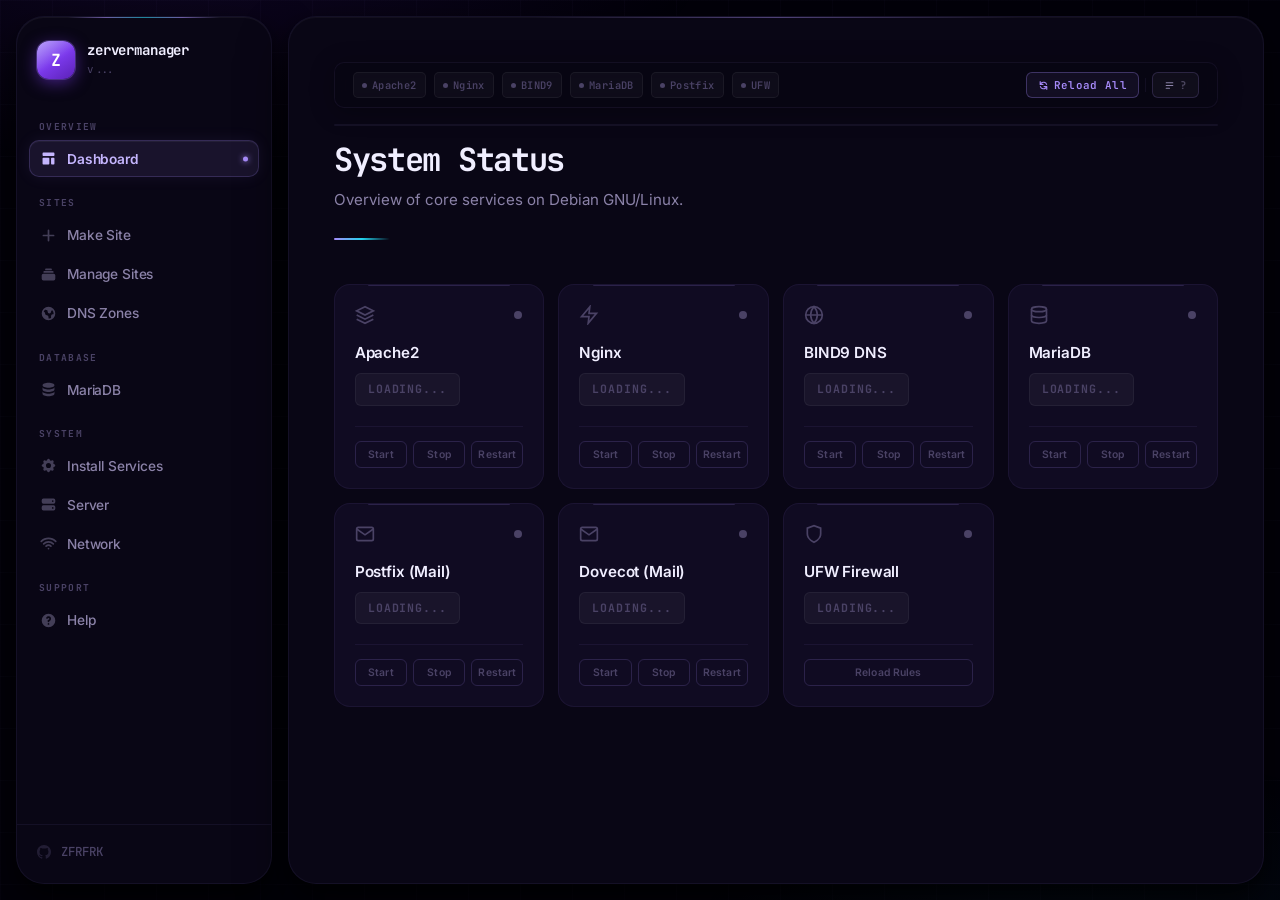
==== commit 63b64b1f: "updates" ====
--- a/web_config/index.html
+++ b/web_config/index.html
@@ -172,54 +172,121 @@
                 </div>
                 
                 <div class="status-grid">
+                    <!-- Apache2 -->
                     <div class="status-box">
                         <div class="status-box-header">
+                            <div class="status-icon"><svg width="20" height="20" viewBox="0 0 24 24" fill="none" stroke="currentColor" stroke-width="2"><polygon points="12 2 2 7 12 12 22 7 12 2"></polygon><polyline points="2 17 12 22 22 17"></polyline><polyline points="2 12 12 17 22 12"></polyline></svg></div>
+                            <div class="svc-dot-wrap"><div class="svc-dot"></div></div>
+                        </div>
+                        <div class="status-box-body">
                             <span class="status-label">Apache2</span>
-                            <div class="svc-dot-wrap"><div class="svc-dot"></div></div>
-                        </div>
-                        <span id="apache2-val" class="badge">Loading...</span>
-                    </div>
+                            <span id="apache2-val" class="badge badge-lg">Loading...</span>
+                        </div>
+                        <div class="status-box-actions">
+                            <button class="btn-sm" onclick="quickServiceAction('apache2', 'start')">Start</button>
+                            <button class="btn-sm" onclick="quickServiceAction('apache2', 'stop')">Stop</button>
+                            <button class="btn-sm" onclick="quickServiceAction('apache2', 'restart')">Restart</button>
+                        </div>
+                    </div>
+                    
+                    <!-- Nginx -->
                     <div class="status-box">
                         <div class="status-box-header">
+                            <div class="status-icon"><svg width="20" height="20" viewBox="0 0 24 24" fill="none" stroke="currentColor" stroke-width="2"><polygon points="13 2 3 14 12 14 11 22 21 10 12 10 13 2"></polygon></svg></div>
+                            <div class="svc-dot-wrap"><div class="svc-dot"></div></div>
+                        </div>
+                        <div class="status-box-body">
                             <span class="status-label">Nginx</span>
-                            <div class="svc-dot-wrap"><div class="svc-dot"></div></div>
-                        </div>
-                        <span id="nginx-val" class="badge">Loading...</span>
-                    </div>
+                            <span id="nginx-val" class="badge badge-lg">Loading...</span>
+                        </div>
+                        <div class="status-box-actions">
+                            <button class="btn-sm" onclick="quickServiceAction('nginx', 'start')">Start</button>
+                            <button class="btn-sm" onclick="quickServiceAction('nginx', 'stop')">Stop</button>
+                            <button class="btn-sm" onclick="quickServiceAction('nginx', 'restart')">Restart</button>
+                        </div>
+                    </div>
+                    
+                    <!-- BIND9 -->
                     <div class="status-box">
                         <div class="status-box-header">
+                            <div class="status-icon"><svg width="20" height="20" viewBox="0 0 24 24" fill="none" stroke="currentColor" stroke-width="2"><circle cx="12" cy="12" r="10"></circle><line x1="2" y1="12" x2="22" y2="12"></line><path d="M12 2a15.3 15.3 0 0 1 4 10 15.3 15.3 0 0 1-4 10 15.3 15.3 0 0 1-4-10 15.3 15.3 0 0 1 4-10z"></path></svg></div>
+                            <div class="svc-dot-wrap"><div class="svc-dot"></div></div>
+                        </div>
+                        <div class="status-box-body">
                             <span class="status-label">BIND9 DNS</span>
-                            <div class="svc-dot-wrap"><div class="svc-dot"></div></div>
-                        </div>
-                        <span id="bind9-val" class="badge">Loading...</span>
-                    </div>
+                            <span id="bind9-val" class="badge badge-lg">Loading...</span>
+                        </div>
+                        <div class="status-box-actions">
+                            <button class="btn-sm" onclick="quickServiceAction('bind9', 'start')">Start</button>
+                            <button class="btn-sm" onclick="quickServiceAction('bind9', 'stop')">Stop</button>
+                            <button class="btn-sm" onclick="quickServiceAction('bind9', 'restart')">Restart</button>
+                        </div>
+                    </div>
+                    
+                    <!-- MariaDB -->
                     <div class="status-box">
                         <div class="status-box-header">
+                            <div class="status-icon"><svg width="20" height="20" viewBox="0 0 24 24" fill="none" stroke="currentColor" stroke-width="2"><ellipse cx="12" cy="5" rx="9" ry="3"></ellipse><path d="M21 12c0 1.66-4 3-9 3s-9-1.34-9-3"></path><path d="M3 5v14c0 1.66 4 3 9 3s9-1.34 9-3V5"></path></svg></div>
+                            <div class="svc-dot-wrap"><div class="svc-dot"></div></div>
+                        </div>
+                        <div class="status-box-body">
                             <span class="status-label">MariaDB</span>
-                            <div class="svc-dot-wrap"><div class="svc-dot"></div></div>
-                        </div>
-                        <span id="mariadb-val" class="badge">Loading...</span>
-                    </div>
+                            <span id="mariadb-val" class="badge badge-lg">Loading...</span>
+                        </div>
+                        <div class="status-box-actions">
+                            <button class="btn-sm" onclick="quickServiceAction('mariadb', 'start')">Start</button>
+                            <button class="btn-sm" onclick="quickServiceAction('mariadb', 'stop')">Stop</button>
+                            <button class="btn-sm" onclick="quickServiceAction('mariadb', 'restart')">Restart</button>
+                        </div>
+                    </div>
+                    
+                    <!-- Postfix -->
                     <div class="status-box">
                         <div class="status-box-header">
+                            <div class="status-icon"><svg width="20" height="20" viewBox="0 0 24 24" fill="none" stroke="currentColor" stroke-width="2"><path d="M4 4h16c1.1 0 2 .9 2 2v12c0 1.1-.9 2-2 2H4c-1.1 0-2-.9-2-2V6c0-1.1.9-2 2-2z"></path><polyline points="22,6 12,13 2,6"></polyline></svg></div>
+                            <div class="svc-dot-wrap"><div class="svc-dot"></div></div>
+                        </div>
+                        <div class="status-box-body">
                             <span class="status-label">Postfix (Mail)</span>
-                            <div class="svc-dot-wrap"><div class="svc-dot"></div></div>
-                        </div>
-                        <span id="postfix-val" class="badge">Loading...</span>
-                    </div>
+                            <span id="postfix-val" class="badge badge-lg">Loading...</span>
+                        </div>
+                        <div class="status-box-actions">
+                            <button class="btn-sm" onclick="quickServiceAction('postfix', 'start')">Start</button>
+                            <button class="btn-sm" onclick="quickServiceAction('postfix', 'stop')">Stop</button>
+                            <button class="btn-sm" onclick="quickServiceAction('postfix', 'restart')">Restart</button>
+                        </div>
+                    </div>
+
+                    <!-- Dovecot -->
                     <div class="status-box">
                         <div class="status-box-header">
+                            <div class="status-icon"><svg width="20" height="20" viewBox="0 0 24 24" fill="none" stroke="currentColor" stroke-width="2"><path d="M4 4h16c1.1 0 2 .9 2 2v12c0 1.1-.9 2-2 2H4c-1.1 0-2-.9-2-2V6c0-1.1.9-2 2-2z"></path><polyline points="22,6 12,13 2,6"></polyline></svg></div>
+                            <div class="svc-dot-wrap"><div class="svc-dot"></div></div>
+                        </div>
+                        <div class="status-box-body">
                             <span class="status-label">Dovecot (Mail)</span>
-                            <div class="svc-dot-wrap"><div class="svc-dot"></div></div>
-                        </div>
-                        <span id="dovecot-val" class="badge">Loading...</span>
-                    </div>
+                            <span id="dovecot-val" class="badge badge-lg">Loading...</span>
+                        </div>
+                        <div class="status-box-actions">
+                            <button class="btn-sm" onclick="quickServiceAction('dovecot', 'start')">Start</button>
+                            <button class="btn-sm" onclick="quickServiceAction('dovecot', 'stop')">Stop</button>
+                            <button class="btn-sm" onclick="quickServiceAction('dovecot', 'restart')">Restart</button>
+                        </div>
+                    </div>
+                    
+                    <!-- UFW -->
                     <div class="status-box">
                         <div class="status-box-header">
+                            <div class="status-icon"><svg width="20" height="20" viewBox="0 0 24 24" fill="none" stroke="currentColor" stroke-width="2"><path d="M12 22s8-4 8-10V5l-8-3-8 3v7c0 6 8 10 8 10z"></path></svg></div>
+                            <div class="svc-dot-wrap"><div class="svc-dot"></div></div>
+                        </div>
+                        <div class="status-box-body">
                             <span class="status-label">UFW Firewall</span>
-                            <div class="svc-dot-wrap"><div class="svc-dot"></div></div>
-                        </div>
-                        <span id="ufw-val" class="badge">Loading...</span>
+                            <span id="ufw-val" class="badge badge-lg">Loading...</span>
+                        </div>
+                        <div class="status-box-actions" style="grid-template-columns: 1fr;">
+                            <button class="btn-sm" onclick="quickServiceAction('ufw', 'restart')" style="grid-column: 1 / -1;">Reload Rules</button>
+                        </div>
                     </div>
                 </div>
             </section>
@@ -591,9 +658,12 @@
                         <form onsubmit="submitModifySite(event, 'update_vhost')">
                             <input type="hidden" id="mod-domain-vhost" name="domain">
                             <input type="hidden" id="mod-server-vhost" name="server">
-                            <div class="form-group">
+                            <div class="form-group vhost-editor">
                                 <label>Virtual Host Configuration</label>
-                                <textarea class="form-control" name="config" id="mod-vhost-content" rows="16"></textarea>
+                                <div class="editor-wrap">
+                                    <textarea class="form-control editor-textarea" name="config" id="mod-vhost-content" spellcheck="false" oninput="updateHighlighting(this.value); syncScroll(this);" onscroll="syncScroll(this);"></textarea>
+                                    <pre class="editor-pre" aria-hidden="true"><code id="mod-vhost-highlight"></code></pre>
+                                </div>
                             </div>
                             <button type="submit" class="btn btn-primary">Save Configuration</button>
                         </form>
--- a/web_config/style.css
+++ b/web_config/style.css
@@ -343,8 +343,13 @@
 }
 
 @keyframes pageIn {
-    0%   { opacity: 0; transform: translateX(-30px); filter: blur(4px); }
-    100% { opacity: 1; transform: translateX(0);      filter: blur(0); }
+    0%   { opacity: 0; transform: translateY(8px); filter: blur(4px); }
+    100% { opacity: 1; transform: translateY(0);      filter: blur(0); }
+}
+
+@keyframes pageOut {
+    0%   { opacity: 1; transform: translateY(0); filter: blur(0); }
+    100% { opacity: 0; transform: translateY(-6px); filter: blur(2px); }
 }
 
 /* ══════════════════════════════════════════════
@@ -478,12 +483,48 @@
     gap: 8px;
 }
 
+.status-icon {
+    display: flex;
+    align-items: center;
+    justify-content: center;
+    color: var(--text-dim);
+    transition: color 0.3s ease;
+}
+
+.status-box:hover .status-icon {
+    color: var(--text-muted);
+}
+
+.status-box-body {
+    display: flex;
+    flex-direction: column;
+    gap: 8px;
+    margin-top: 2px;
+    margin-bottom: 6px;
+}
+
+.status-box-actions {
+    display: grid;
+    grid-template-columns: repeat(3, 1fr);
+    gap: 6px;
+    margin-top: auto;
+    border-top: 1px solid var(--border);
+    padding-top: 14px;
+}
+
+.status-box-actions .btn-sm {
+    padding: 6px 0;
+    font-size: 0.65rem;
+    text-align: center;
+    justify-content: center;
+}
+
 .status-label {
-    font-size: 0.82rem;
+    font-size: 0.95rem;
     font-weight: 600;
-    font-family: var(--font-mono);
-    color: var(--text-muted);
-    letter-spacing: 0.01em;
+    font-family: var(--font-ui);
+    color: var(--text);
+    letter-spacing: -0.01em;
 }
 
 /* Pulsing indicator dot */
@@ -557,59 +598,95 @@
 .badge.inactive{ background: rgba(244,63,94,0.18);   color: var(--danger);  border-color: rgba(244,63,94,0.3);  }
 .badge.warning { background: rgba(251,191,36,0.18);  color: var(--warning); border-color: rgba(251,191,36,0.3); }
 
-/* ══════════════════════════════════════════════
-   CONTENT TABS
+/* Large badge with full fill for dashboard */
+.badge-lg {
+    font-size: 0.72rem;
+    padding: 6px 12px;
+    border-radius: 6px;
+    letter-spacing: 0.08em;
+}
+
+.badge-lg.active {
+    background: var(--success);
+    color: #fff;
+    border-color: var(--success);
+    box-shadow: 0 4px 12px var(--success-glow);
+}
+
+.badge-lg.inactive {
+    background: var(--danger);
+    color: #fff;
+    border-color: var(--danger);
+    box-shadow: 0 4px 12px var(--danger-glow);
+}
+
+.badge-lg.warning {
+    background: var(--warning);
+    color: #fff;
+    border-color: var(--warning);
+    box-shadow: 0 4px 12px var(--warning-glow);
+}
+
+/* ══════════════════════════════════════════════
+   CONTENT TABS — Pill style
 ══════════════════════════════════════════════ */
 .content-tabs {
     display: flex;
-    gap: 2px;
-    margin-bottom: 32px;
-    border-bottom: 1px solid var(--border);
+    gap: 4px;
+    margin-bottom: 28px;
+    padding: 4px;
+    background: rgba(0,0,0,0.2);
+    border: 1px solid var(--border);
+    border-radius: var(--radius-sm);
     overflow-x: auto;
     scrollbar-width: none;
-    padding: 0 4px;
-}
+    flex-shrink: 0;
+}
+.content-tabs::-webkit-scrollbar { display: none; }
 
 .content-tab-btn {
     background: transparent;
-    border: none;
-    color: var(--text-dim);
-    padding: 11px 16px;
-    font-size: 0.84rem;
-    font-weight: 500;
-    font-family: var(--font-ui);
+    border: 1px solid transparent;
+    color: #7c75a0;
+    padding: 7px 14px;
+    font-size: 0.74rem;
+    font-weight: 600;
+    font-family: var(--font-mono);
     cursor: pointer;
-    transition: color 0.2s ease;
-    margin-bottom: -1px;
+    border-radius: var(--radius-xs);
+    transition: all 0.18s cubic-bezier(0.16, 1, 0.3, 1);
+    white-space: nowrap;
+    letter-spacing: 0.04em;
+    text-transform: uppercase;
     position: relative;
-    white-space: nowrap;
-    letter-spacing: -0.01em;
-}
-
-.content-tab-btn::after {
-    content: '';
-    position: absolute;
-    bottom: 0; left: 0; width: 100%; height: 2px;
-    background: linear-gradient(90deg, var(--accent), var(--accent2));
-    transform: scaleX(0);
-    transform-origin: center;
-    transition: transform 0.25s cubic-bezier(0.16, 1, 0.3, 1);
-    border-radius: 2px 2px 0 0;
-}
-
-.content-tab-btn:hover { color: var(--text-muted); }
-.content-tab-btn.active { color: var(--accent-hover); font-weight: 600; }
-.content-tab-btn.active::after { transform: scaleX(1); }
+}
+
+.content-tab-btn:hover {
+    color: var(--text-muted);
+    background: rgba(167,139,250,0.05);
+    border-color: rgba(167,139,250,0.1);
+}
+
+.content-tab-btn.active {
+    color: var(--accent-hover);
+    background: rgba(167,139,250,0.12);
+    border-color: rgba(167,139,250,0.25);
+    box-shadow: 0 0 12px rgba(167,139,250,0.08), inset 0 1px 0 rgba(255,255,255,0.06);
+}
 
 .tab-pane { display: none; opacity: 0; }
 .tab-pane.active {
     display: block;
-    animation: fadeInTab 0.3s ease forwards;
+    animation: fadeInTab 0.22s cubic-bezier(0.16, 1, 0.3, 1) forwards;
 }
 
 @keyframes fadeInTab {
-    from { opacity: 0; transform: translateX(-15px); }
-    to   { opacity: 1; transform: translateX(0); }
+    from { opacity: 0; transform: translateY(6px); }
+    to   { opacity: 1; transform: translateY(0); }
+}
+
+@media (prefers-reduced-motion: reduce) {
+    .tab-pane.active { animation: none; opacity: 1; }
 }
 
 /* ══════════════════════════════════════════════
@@ -1100,9 +1177,133 @@
 }
 .btn-sm.btn-delete:hover {
     background: rgba(244,63,94,0.08);
-    border-color: rgba(244,63,94,0.4);
     box-shadow: 0 0 10px rgba(244,63,94,0.1);
 }
+
+/* ══════════════════════════════════════════════
+   FORM VALIDATION ERRORS (Item 4)
+══════════════════════════════════════════════ */
+.form-group.field-error .form-control {
+    border-color: rgba(244,63,94,0.5);
+    background: rgba(244,63,94,0.04);
+    box-shadow: 0 0 0 3px rgba(244,63,94,0.08);
+    animation: shake 0.38s cubic-bezier(0.36, 0.07, 0.19, 0.97) both;
+}
+
+.form-group.field-error label {
+    color: var(--danger);
+}
+
+.field-error-msg {
+    display: none;
+    font-size: 0.72rem;
+    color: var(--danger);
+    font-family: var(--font-ui);
+    margin-top: 5px;
+    padding-left: 2px;
+    opacity: 0.9;
+}
+
+.form-group.field-error .field-error-msg {
+    display: block;
+    animation: fadeInDown 0.2s ease;
+}
+
+@keyframes shake {
+    0%, 100% { transform: translateX(0); }
+    20%       { transform: translateX(-6px); }
+    40%       { transform: translateX(6px); }
+    60%       { transform: translateX(-4px); }
+    80%       { transform: translateX(4px); }
+}
+
+@keyframes fadeInDown {
+    from { opacity: 0; transform: translateY(-4px); }
+    to   { opacity: 1; transform: translateY(0); }
+}
+
+@media (prefers-reduced-motion: reduce) {
+    .form-group.field-error .form-control { animation: none; }
+}
+
+/* ══════════════════════════════════════════════
+   EMPTY STATE (Item 6)
+══════════════════════════════════════════════ */
+.empty-state {
+    display: flex;
+    flex-direction: column;
+    align-items: center;
+    justify-content: center;
+    padding: 64px 32px;
+    text-align: center;
+    gap: 14px;
+}
+
+.empty-state-icon {
+    width: 56px;
+    height: 56px;
+    border-radius: 50%;
+    background: rgba(167,139,250,0.07);
+    border: 1px solid rgba(167,139,250,0.12);
+    display: flex;
+    align-items: center;
+    justify-content: center;
+    color: #5a5278;
+    margin-bottom: 6px;
+}
+
+.empty-state-title {
+    font-family: var(--font-mono);
+    font-size: 0.92rem;
+    font-weight: 600;
+    color: var(--text-muted);
+    letter-spacing: -0.01em;
+}
+
+.empty-state-sub {
+    font-size: 0.82rem;
+    color: #5a5278;
+    font-family: var(--font-ui);
+    line-height: 1.5;
+    max-width: 260px;
+}
+
+.empty-state .btn {
+    margin-top: 6px;
+    font-size: 0.78rem;
+    padding: 8px 18px;
+}
+
+/* ══════════════════════════════════════════════
+   TABLE ROW HOVER (Item 2)
+══════════════════════════════════════════════ */
+.data-table tbody tr {
+    transition: background 0.15s ease;
+    border-radius: var(--radius-xs);
+}
+
+.data-table tbody tr:hover {
+    background: rgba(167,139,250,0.04);
+}
+
+.data-table tbody tr:hover td:first-child {
+    color: var(--text);
+}
+
+/* Clickable domain link in sites table */
+.site-domain-link {
+    color: var(--text);
+    text-decoration: none;
+    font-weight: 500;
+    display: inline-flex;
+    align-items: center;
+    gap: 5px;
+    transition: color 0.15s ease;
+}
+.site-domain-link:hover { color: var(--accent); text-decoration: underline; text-underline-offset: 3px; }
+.site-domain-link svg { opacity: 0.4; transition: opacity 0.15s ease; flex-shrink: 0; }
+.site-domain-link:hover svg { opacity: 0.8; }
+
 
 /* ══════════════════════════════════════════════
    MODAL
@@ -2129,3 +2330,57 @@
     border-color: rgba(244,63,94,1);
     transform: scale(1.1);
 }
+
+/* P%P%P%P%P%P%P%P%P%P%P%P%P%P%P%P%P%P%P%P%P%P%P%P%P%P%P%P%P%P%P%P%P%P%P%P%P%P%P%P%P%P%P%P%P%P%
+   VHOST SYNTAX EDITOR OVERLAY
+P%P%P%P%P%P%P%P%P%P%P%P%P%P%P%P%P%P%P%P%P%P%P%P%P%P%P%P%P%P%P%P%P%P%P%P%P%P%P%P%P%P%P%P%P%P% */
+.vhost-editor .editor-wrap {
+    position: relative;
+    width: 100%;
+    height: 400px;
+    background: var(--bg-darker);
+    border: 1px solid var(--border);
+    border-radius: var(--radius);
+    overflow: hidden;
+}
+.editor-textarea, .editor-pre {
+    margin: 0;
+    padding: 14px;
+    border: 0;
+    width: 100%;
+    height: 100%;
+    font-family: var(--font-mono);
+    font-size: 0.85rem;
+    line-height: 1.5;
+    tab-size: 4;
+}
+.editor-textarea {
+    position: absolute;
+    top: 0; left: 0;
+    z-index: 2;
+    background: transparent;
+    color: transparent;
+    caret-color: var(--text);
+    resize: none;
+    outline: none;
+    white-space: pre;
+    overflow: auto;
+}
+.editor-pre {
+    position: absolute;
+    top: 0; left: 0;
+    z-index: 1;
+    background: transparent;
+    color: var(--text-dim);
+    overflow: hidden;
+    pointer-events: none;
+    white-space: pre;
+}
+/* Syntax Highlighting Colors */
+.editor-pre .hl-keyword { color: #ff7b72; font-weight: 600; }
+.editor-pre .hl-directive { color: #79c0ff; }
+.editor-pre .hl-string { color: #a5d6ff; }
+.editor-pre .hl-comment { color: #8b949e; font-style: italic; }
+.editor-pre .hl-variable { color: #d2a8ff; }
+.editor-pre .hl-value { color: #c9d1d9; }
+
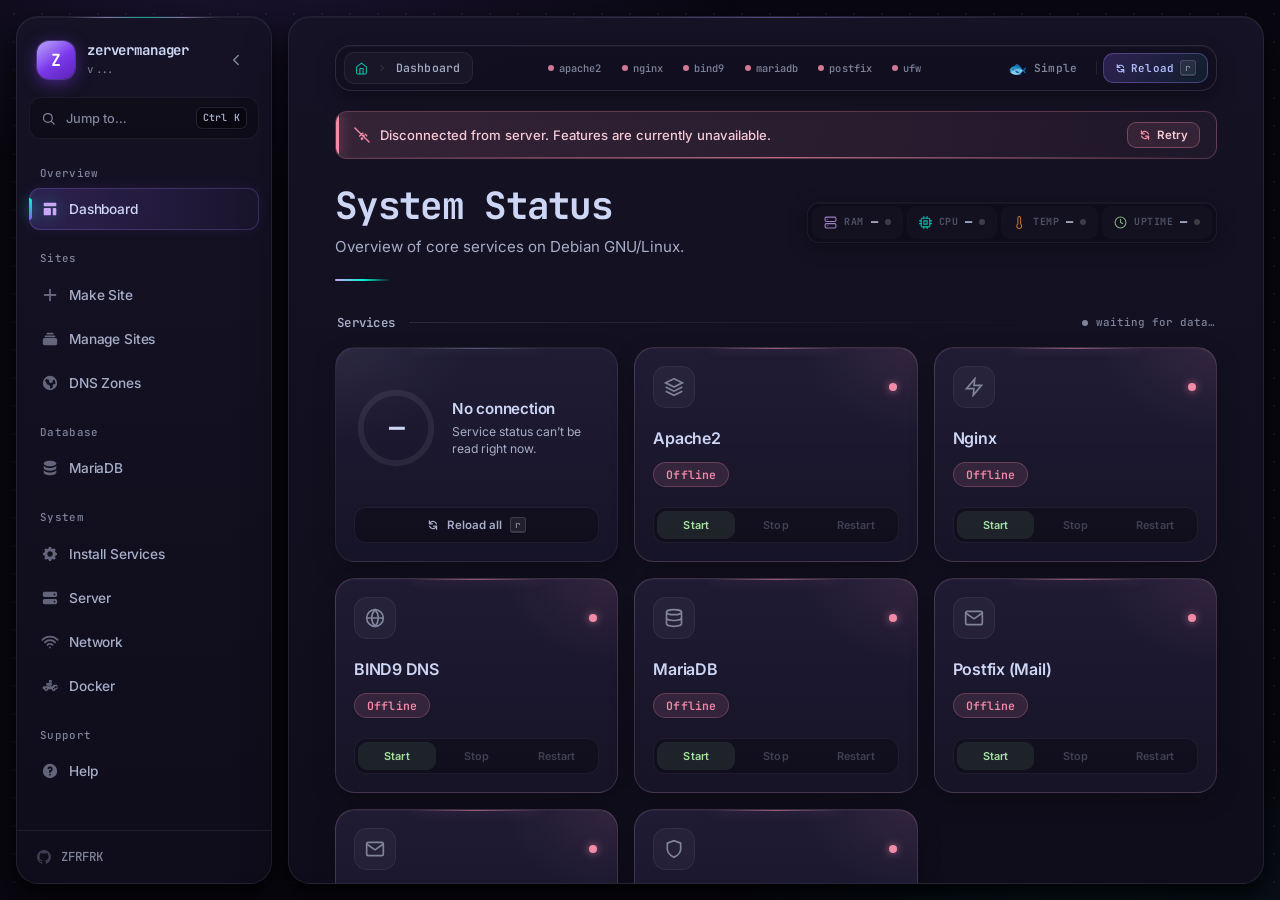
==== commit d8d66558: "Add files via upload" ====
--- a/web_config/index.html
+++ b/web_config/index.html
@@ -1,1239 +1,1642 @@
-<!DOCTYPE html>
-<html lang="en">
-<head>
-    <meta charset="UTF-8">
-    <meta name="viewport" content="width=device-width, initial-scale=1.0">
-    <title>Zervermanager</title>
-    <link rel="preconnect" href="https://fonts.googleapis.com">
-    <link rel="preconnect" href="https://fonts.gstatic.com" crossorigin>
-    <link href="https://fonts.googleapis.com/css2?family=Inter:wght@300;400;500;600&family=JetBrains+Mono:wght@400;500&display=swap" rel="stylesheet">
-    <link rel="stylesheet" href="style.css?v=10">
-</head>
-<body>
-
-    <!-- ═══════════════════════════════════════
-         STARTUP SPLASH
-    ═══════════════════════════════════════ -->
-    <div id="startup-splash" aria-hidden="true">
-        <div class="splash-bg-grid"></div>
-        <div class="splash-orb splash-orb-1"></div>
-        <div class="splash-orb splash-orb-2"></div>
-
-        <!-- LEFT — brand panel -->
-        <div class="splash-left">
-            <div class="splash-mark">
-                <span class="splash-mark-letter">Z</span>
-                <div class="splash-mark-ring"></div>
-                <div class="splash-mark-ring splash-mark-ring-2"></div>
-            </div>
-
-            <div class="splash-wordmark">
-                <span class="splash-word">zerver<span class="splash-word-accent">manager</span></span>
-            </div>
-
-            <div class="splash-tagline">server management interface</div>
-
-            <div class="splash-dots">
-                <span class="splash-dot active" data-idx="0"></span>
-                <span class="splash-dot" data-idx="1"></span>
-                <span class="splash-dot" data-idx="2"></span>
-            </div>
-
-            <div class="splash-loader">
-                <div class="splash-loader-track">
-                    <div class="splash-loader-fill"></div>
-                </div>
-                <span class="splash-loader-label">initializing</span>
-            </div>
-
-            <div class="splash-version">v<span id="splash-ver">—</span></div>
-        </div>
-
-        <!-- RIGHT — Mai slideshow panel -->
-        <div class="splash-right">
-            <div class="splash-photos">
-                <img class="splash-photo active"  src="loading1.jpg"     alt="Loading 1">
-                <img class="splash-photo"          src="loading2.jpg"     alt="Loading 2">
-                <img class="splash-photo"          src="loading3.jpg"  alt="Loading 3">
-            </div>
-            <div class="splash-photo-overlay"></div>
-            <div class="splash-photo-caption">
-                <span class="splash-photo-name">Ouzuka Mai</span>
-            </div>
-        </div>
-    </div>
-
-    <div class="app-container">
-
-        <aside class="sidebar">
-            <div class="sidebar-header">
-                <div class="brand">
-                    <div class="brand-mark">Z</div>
-                    <div class="brand-info">
-                        <h1>zervermanager</h1>
-                        <p>v<span id="version">...</span></p>
-                    </div>
-                </div>
-            </div>
-            <nav class="nav-menu">
-                <div class="nav-section">
-                    <div class="nav-section-title">Overview</div>
-                    <button class="nav-item active" data-page="dashboard" onclick="switchPage('dashboard')">
-                        <svg class="nav-icon" viewBox="0 0 20 20" fill="currentColor"><path d="M3 4a1 1 0 011-1h12a1 1 0 011 1v2a1 1 0 01-1 1H4a1 1 0 01-1-1V4zM3 10a1 1 0 011-1h6a1 1 0 011 1v6a1 1 0 01-1 1H4a1 1 0 01-1-1v-6zM14 9a1 1 0 00-1 1v6a1 1 0 001 1h2a1 1 0 001-1v-6a1 1 0 00-1-1h-2z"/></svg>
-                        Dashboard
-                    </button>
-                </div>
-                <div class="nav-section">
-                    <div class="nav-section-title">Sites</div>
-                    <button class="nav-item" data-page="makesite" onclick="switchPage('makesite')">
-                        <svg class="nav-icon" viewBox="0 0 20 20" fill="currentColor"><path fill-rule="evenodd" d="M10 3a1 1 0 011 1v5h5a1 1 0 110 2h-5v5a1 1 0 11-2 0v-5H4a1 1 0 110-2h5V4a1 1 0 011-1z" clip-rule="evenodd"/></svg>
-                        Make Site
-                    </button>
-                    <button class="nav-item" data-page="managesites" onclick="switchPage('managesites')">
-                        <svg class="nav-icon" viewBox="0 0 20 20" fill="currentColor"><path d="M7 3a1 1 0 000 2h6a1 1 0 100-2H7zM4 7a1 1 0 011-1h10a1 1 0 110 2H5a1 1 0 01-1-1zM2 11a2 2 0 012-2h12a2 2 0 012 2v4a2 2 0 01-2 2H4a2 2 0 01-2-2v-4z"/></svg>
-                        Manage Sites
-                    </button>
-                    <button class="nav-item" data-page="dns" onclick="switchPage('dns')">
-                        <svg class="nav-icon" viewBox="0 0 20 20" fill="currentColor"><path fill-rule="evenodd" d="M10 18a8 8 0 100-16 8 8 0 000 16zM4.332 8.027a6.012 6.012 0 011.912-2.706C6.512 5.73 6.974 6 7.5 6A1.5 1.5 0 019 7.5V8a2 2 0 004 0 2 2 0 011.523-1.943A5.977 5.977 0 0116 10c0 .34-.028.675-.083 1H15a2 2 0 00-2 2v2.197A5.973 5.973 0 0110 16v-2a2 2 0 00-2-2 2 2 0 01-2-2 2 2 0 00-1.668-1.973z" clip-rule="evenodd"/></svg>
-                        DNS Zones
-                    </button>
-                </div>
-                <div class="nav-section">
-                    <div class="nav-section-title">Database</div>
-                    <button class="nav-item" data-page="mariadb" onclick="switchPage('mariadb')">
-                        <svg class="nav-icon" viewBox="0 0 20 20" fill="currentColor"><path d="M3 12v3c0 1.657 3.134 3 7 3s7-1.343 7-3v-3c0 1.657-3.134 3-7 3s-7-1.343-7-3z"/><path d="M3 7v3c0 1.657 3.134 3 7 3s7-1.343 7-3V7c0 1.657-3.134 3-7 3S3 8.657 3 7z"/><path d="M17 5c0 1.657-3.134 3-7 3S3 6.657 3 5s3.134-3 7-3 7 1.343 7 3z"/></svg>
-                        MariaDB
-                    </button>
-                </div>
-                <div class="nav-section">
-                    <div class="nav-section-title">System</div>
-                    <button class="nav-item" data-page="services" onclick="switchPage('services')">
-                        <svg class="nav-icon" viewBox="0 0 20 20" fill="currentColor"><path fill-rule="evenodd" d="M11.49 3.17c-.38-1.56-2.6-1.56-2.98 0a1.532 1.532 0 01-2.286.948c-1.372-.836-2.942.734-2.106 2.106.54.886.061 2.042-.947 2.287-1.561.379-1.561 2.6 0 2.978a1.532 1.532 0 01.947 2.287c-.836 1.372.734 2.942 2.106 2.106a1.532 1.532 0 012.287.947c.379 1.561 2.6 1.561 2.978 0a1.533 1.533 0 012.287-.947c1.372.836 2.942-.734 2.106-2.106a1.533 1.533 0 01.947-2.287c1.561-.379 1.561-2.6 0-2.978a1.532 1.532 0 01-.947-2.287c.836-1.372-.734-2.942-2.106-2.106a1.532 1.532 0 01-2.287-.947zM10 13a3 3 0 100-6 3 3 0 000 6z" clip-rule="evenodd"/></svg>
-                        Install Services
-                    </button>
-                    <button class="nav-item" data-page="server" onclick="switchPage('server')">
-                        <svg class="nav-icon" viewBox="0 0 20 20" fill="currentColor"><path fill-rule="evenodd" d="M2 5a2 2 0 012-2h12a2 2 0 012 2v2a2 2 0 01-2 2H4a2 2 0 01-2-2V5zm14 1a1 1 0 11-2 0 1 1 0 012 0zM2 13a2 2 0 012-2h12a2 2 0 012 2v2a2 2 0 01-2 2H4a2 2 0 01-2-2v-2zm14 1a1 1 0 11-2 0 1 1 0 012 0z" clip-rule="evenodd"/></svg>
-                        Server
-                    </button>
-                    <button class="nav-item" data-page="network" onclick="switchPage('network')">
-                        <svg class="nav-icon" viewBox="0 0 20 20" fill="currentColor"><path fill-rule="evenodd" d="M17.778 8.222c-4.296-4.296-11.26-4.296-15.556 0A1 1 0 01.808 6.808c5.076-5.077 13.308-5.077 18.384 0a1 1 0 01-1.414 1.414zM14.95 11.05a7 7 0 00-9.9 0 1 1 0 01-1.414-1.414 9 9 0 0112.728 0 1 1 0 01-1.414 1.414zM12.12 13.88a3 3 0 00-4.242 0 1 1 0 01-1.415-1.415 5 5 0 017.072 0 1 1 0 01-1.415 1.415zM9 16a1 1 0 112 0 1 1 0 01-2 0z" clip-rule="evenodd"/></svg>
-                        Network
-                    </button>
-                </div>
-                <div class="nav-section">
-                    <div class="nav-section-title">Support</div>
-                    <button class="nav-item" data-page="help" onclick="switchPage('help')">
-                        <svg class="nav-icon" viewBox="0 0 20 20" fill="currentColor"><path fill-rule="evenodd" d="M18 10a8 8 0 11-16 0 8 8 0 0116 0zm-8-3a1 1 0 00-.867.5 1 1 0 11-1.731-1A3 3 0 0113 8a3.001 3.001 0 01-2 2.83V11a1 1 0 11-2 0v-1a1 1 0 011-1 1 1 0 100-2zm0 8a1 1 0 100-2 1 1 0 000 2z" clip-rule="evenodd"/></svg>
-                        Help
-                    </button>
-                </div>
-            </nav>
-            <div class="sidebar-footer">
-                <a href="https://github.com/ZFRFRK" target="_blank" class="github-link">
-                    <svg xmlns="http://www.w3.org/2000/svg" width="14" height="14" viewBox="0 0 24 24" fill="currentColor"><path d="M12 0C5.37 0 0 5.37 0 12c0 5.3 3.438 9.8 8.205 11.385.6.113.82-.258.82-.577 0-.285-.01-1.04-.015-2.04-3.338.724-4.042-1.61-4.042-1.61-.546-1.387-1.333-1.756-1.333-1.756-1.089-.745.083-.729.083-.729 1.205.084 1.84 1.236 1.84 1.236 1.07 1.835 2.809 1.305 3.495.998.108-.776.418-1.305.76-1.605-2.665-.3-5.466-1.332-5.466-5.93 0-1.31.465-2.38 1.235-3.22-.135-.303-.54-1.523.105-3.176 0 0 1.005-.322 3.3 1.23a11.52 11.52 0 0 1 3-.405c1.02.005 2.045.138 3 .405 2.28-1.552 3.285-1.23 3.285-1.23.645 1.653.24 2.873.12 3.176.765.84 1.23 1.91 1.23 3.22 0 4.61-2.805 5.625-5.475 5.92.42.36.81 1.096.81 2.22 0 1.605-.015 2.896-.015 3.286 0 .315.21.69.825.57C20.565 21.795 24 17.295 24 12c0-6.63-5.37-12-12-12z"/></svg>
-                    ZFRFRK
-                </a>
-            </div>
-        </aside>
-
-        <!-- Main Content -->
-        <main class="main-content">
-
-            <!-- ── Persistent Top Bar ── -->
-            <div class="top-bar" id="top-bar">
-                <div class="top-bar-services">
-                    <span class="top-bar-svc" id="tb-apache2"><span class="svc-pip"></span>Apache2</span>
-                    <span class="top-bar-svc" id="tb-nginx"><span class="svc-pip"></span>Nginx</span>
-                    <span class="top-bar-svc" id="tb-bind9"><span class="svc-pip"></span>BIND9</span>
-                    <span class="top-bar-svc" id="tb-mariadb"><span class="svc-pip"></span>MariaDB</span>
-                    <span class="top-bar-svc" id="tb-postfix"><span class="svc-pip"></span>Postfix</span>
-                    <span class="top-bar-svc" id="tb-ufw"><span class="svc-pip"></span>UFW</span>
-                </div>
-                <div class="top-bar-actions">
-                    <button class="top-bar-btn accent" id="tb-reload-btn" onclick="topBarReloadAll()">
-                        <svg width="11" height="11" viewBox="0 0 20 20" fill="currentColor"><path fill-rule="evenodd" d="M4 2a1 1 0 011 1v2.101a7.002 7.002 0 0111.601 2.566 1 1 0 11-1.885.666A5.002 5.002 0 005.999 7H9a1 1 0 010 2H4a1 1 0 01-1-1V3a1 1 0 011-1zm.008 9.057a1 1 0 011.276.61A5.002 5.002 0 0014.001 13H11a1 1 0 110-2h5a1 1 0 011 1v5a1 1 0 11-2 0v-2.101a7.002 7.002 0 01-11.601-2.566 1 1 0 01.61-1.276z" clip-rule="evenodd"/></svg>
-                        Reload All
-                    </button>
-                    <div class="top-bar-divider"></div>
-                    <button class="top-bar-btn" onclick="openKbdOverlay()" title="Keyboard shortcuts">
-                        <svg width="11" height="11" viewBox="0 0 20 20" fill="currentColor"><path fill-rule="evenodd" d="M3 5a1 1 0 011-1h12a1 1 0 110 2H4a1 1 0 01-1-1zM3 10a1 1 0 011-1h12a1 1 0 110 2H4a1 1 0 01-1-1zM3 15a1 1 0 011-1h6a1 1 0 110 2H4a1 1 0 01-1-1z" clip-rule="evenodd"/></svg>
-                        <span style="opacity:.5">?</span>
-                    </button>
-                </div>
-            </div>
-
-            <!-- Reload All mini-terminal (hidden by default, expands on use) -->
-            <div id="reload-term" class="terminal" style="margin-bottom:16px;margin-top:-12px"></div>
-
-            <section id="page-dashboard" class="page-section active">
-                <div class="page-header">
-                    <h2>System Status</h2>
-                    <p>Overview of core services on <span id="os-val">Debian GNU/Linux</span>.</p>
-                </div>
-                
-                <div class="status-grid">
-                    <!-- Apache2 -->
-                    <div class="status-box">
-                        <div class="status-box-header">
-                            <div class="status-icon"><svg width="20" height="20" viewBox="0 0 24 24" fill="none" stroke="currentColor" stroke-width="2"><polygon points="12 2 2 7 12 12 22 7 12 2"></polygon><polyline points="2 17 12 22 22 17"></polyline><polyline points="2 12 12 17 22 12"></polyline></svg></div>
-                            <div class="svc-dot-wrap"><div class="svc-dot"></div></div>
-                        </div>
-                        <div class="status-box-body">
-                            <span class="status-label">Apache2</span>
-                            <span id="apache2-val" class="badge badge-lg">Loading...</span>
-                        </div>
-                        <div class="status-box-actions">
-                            <button class="btn-sm" onclick="quickServiceAction('apache2', 'start')">Start</button>
-                            <button class="btn-sm" onclick="quickServiceAction('apache2', 'stop')">Stop</button>
-                            <button class="btn-sm" onclick="quickServiceAction('apache2', 'restart')">Restart</button>
-                        </div>
-                    </div>
-                    
-                    <!-- Nginx -->
-                    <div class="status-box">
-                        <div class="status-box-header">
-                            <div class="status-icon"><svg width="20" height="20" viewBox="0 0 24 24" fill="none" stroke="currentColor" stroke-width="2"><polygon points="13 2 3 14 12 14 11 22 21 10 12 10 13 2"></polygon></svg></div>
-                            <div class="svc-dot-wrap"><div class="svc-dot"></div></div>
-                        </div>
-                        <div class="status-box-body">
-                            <span class="status-label">Nginx</span>
-                            <span id="nginx-val" class="badge badge-lg">Loading...</span>
-                        </div>
-                        <div class="status-box-actions">
-                            <button class="btn-sm" onclick="quickServiceAction('nginx', 'start')">Start</button>
-                            <button class="btn-sm" onclick="quickServiceAction('nginx', 'stop')">Stop</button>
-                            <button class="btn-sm" onclick="quickServiceAction('nginx', 'restart')">Restart</button>
-                        </div>
-                    </div>
-                    
-                    <!-- BIND9 -->
-                    <div class="status-box">
-                        <div class="status-box-header">
-                            <div class="status-icon"><svg width="20" height="20" viewBox="0 0 24 24" fill="none" stroke="currentColor" stroke-width="2"><circle cx="12" cy="12" r="10"></circle><line x1="2" y1="12" x2="22" y2="12"></line><path d="M12 2a15.3 15.3 0 0 1 4 10 15.3 15.3 0 0 1-4 10 15.3 15.3 0 0 1-4-10 15.3 15.3 0 0 1 4-10z"></path></svg></div>
-                            <div class="svc-dot-wrap"><div class="svc-dot"></div></div>
-                        </div>
-                        <div class="status-box-body">
-                            <span class="status-label">BIND9 DNS</span>
-                            <span id="bind9-val" class="badge badge-lg">Loading...</span>
-                        </div>
-                        <div class="status-box-actions">
-                            <button class="btn-sm" onclick="quickServiceAction('bind9', 'start')">Start</button>
-                            <button class="btn-sm" onclick="quickServiceAction('bind9', 'stop')">Stop</button>
-                            <button class="btn-sm" onclick="quickServiceAction('bind9', 'restart')">Restart</button>
-                        </div>
-                    </div>
-                    
-                    <!-- MariaDB -->
-                    <div class="status-box">
-                        <div class="status-box-header">
-                            <div class="status-icon"><svg width="20" height="20" viewBox="0 0 24 24" fill="none" stroke="currentColor" stroke-width="2"><ellipse cx="12" cy="5" rx="9" ry="3"></ellipse><path d="M21 12c0 1.66-4 3-9 3s-9-1.34-9-3"></path><path d="M3 5v14c0 1.66 4 3 9 3s9-1.34 9-3V5"></path></svg></div>
-                            <div class="svc-dot-wrap"><div class="svc-dot"></div></div>
-                        </div>
-                        <div class="status-box-body">
-                            <span class="status-label">MariaDB</span>
-                            <span id="mariadb-val" class="badge badge-lg">Loading...</span>
-                        </div>
-                        <div class="status-box-actions">
-                            <button class="btn-sm" onclick="quickServiceAction('mariadb', 'start')">Start</button>
-                            <button class="btn-sm" onclick="quickServiceAction('mariadb', 'stop')">Stop</button>
-                            <button class="btn-sm" onclick="quickServiceAction('mariadb', 'restart')">Restart</button>
-                        </div>
-                    </div>
-                    
-                    <!-- Postfix -->
-                    <div class="status-box">
-                        <div class="status-box-header">
-                            <div class="status-icon"><svg width="20" height="20" viewBox="0 0 24 24" fill="none" stroke="currentColor" stroke-width="2"><path d="M4 4h16c1.1 0 2 .9 2 2v12c0 1.1-.9 2-2 2H4c-1.1 0-2-.9-2-2V6c0-1.1.9-2 2-2z"></path><polyline points="22,6 12,13 2,6"></polyline></svg></div>
-                            <div class="svc-dot-wrap"><div class="svc-dot"></div></div>
-                        </div>
-                        <div class="status-box-body">
-                            <span class="status-label">Postfix (Mail)</span>
-                            <span id="postfix-val" class="badge badge-lg">Loading...</span>
-                        </div>
-                        <div class="status-box-actions">
-                            <button class="btn-sm" onclick="quickServiceAction('postfix', 'start')">Start</button>
-                            <button class="btn-sm" onclick="quickServiceAction('postfix', 'stop')">Stop</button>
-                            <button class="btn-sm" onclick="quickServiceAction('postfix', 'restart')">Restart</button>
-                        </div>
-                    </div>
-
-                    <!-- Dovecot -->
-                    <div class="status-box">
-                        <div class="status-box-header">
-                            <div class="status-icon"><svg width="20" height="20" viewBox="0 0 24 24" fill="none" stroke="currentColor" stroke-width="2"><path d="M4 4h16c1.1 0 2 .9 2 2v12c0 1.1-.9 2-2 2H4c-1.1 0-2-.9-2-2V6c0-1.1.9-2 2-2z"></path><polyline points="22,6 12,13 2,6"></polyline></svg></div>
-                            <div class="svc-dot-wrap"><div class="svc-dot"></div></div>
-                        </div>
-                        <div class="status-box-body">
-                            <span class="status-label">Dovecot (Mail)</span>
-                            <span id="dovecot-val" class="badge badge-lg">Loading...</span>
-                        </div>
-                        <div class="status-box-actions">
-                            <button class="btn-sm" onclick="quickServiceAction('dovecot', 'start')">Start</button>
-                            <button class="btn-sm" onclick="quickServiceAction('dovecot', 'stop')">Stop</button>
-                            <button class="btn-sm" onclick="quickServiceAction('dovecot', 'restart')">Restart</button>
-                        </div>
-                    </div>
-                    
-                    <!-- UFW -->
-                    <div class="status-box">
-                        <div class="status-box-header">
-                            <div class="status-icon"><svg width="20" height="20" viewBox="0 0 24 24" fill="none" stroke="currentColor" stroke-width="2"><path d="M12 22s8-4 8-10V5l-8-3-8 3v7c0 6 8 10 8 10z"></path></svg></div>
-                            <div class="svc-dot-wrap"><div class="svc-dot"></div></div>
-                        </div>
-                        <div class="status-box-body">
-                            <span class="status-label">UFW Firewall</span>
-                            <span id="ufw-val" class="badge badge-lg">Loading...</span>
-                        </div>
-                        <div class="status-box-actions" style="grid-template-columns: 1fr;">
-                            <button class="btn-sm" onclick="quickServiceAction('ufw', 'restart')" style="grid-column: 1 / -1;">Reload Rules</button>
-                        </div>
-                    </div>
-                </div>
-            </section>
-
-            <!-- Make Site Page -->
-            <section id="page-makesite" class="page-section">
-                <div class="page-header">
-                    <h2>Make Site</h2>
-                    <p>Automate creation of vhosts, databases, and DNS zones.</p>
-                </div>
-
-                <div class="card">
-                    <div class="card-split">
-                    <div class="card-split-form">
-                    <div class="content-tabs">
-                        <button class="content-tab-btn active" data-tab="lamp" onclick="switchTab('makesite', 'lamp')">LAMP</button>
-                        <button class="content-tab-btn" data-tab="lemp" onclick="switchTab('makesite', 'lemp')">LEMP</button>
-                        <button class="content-tab-btn" data-tab="wordpress" onclick="switchTab('makesite', 'wordpress')">WordPress</button>
-                        <button class="content-tab-btn" data-tab="static" onclick="switchTab('makesite', 'static')">Full Site</button>
-                        <button class="content-tab-btn" data-tab="proxy" onclick="switchTab('makesite', 'proxy')">Reverse Proxy</button>
-                    </div>
-
-                    <!-- LAMP -->
-                    <div id="tab-makesite-lamp" class="tab-pane active">
-                        <form onsubmit="submitApiForm(event, '/api/makesite/lamp', 'makesite-term')">
-                            <div class="form-group">
-                                <label>Domain Name</label>
-                                <input type="text" class="form-control" name="domain" required>
-                            </div>
-                            <div class="form-group" id="lamp-ip">
-                                <label>Server IP
-                                    <span class="label-badge label-badge-auto">auto-dns</span>
-                                    <span class="label-hint">— leave blank to use current server IP</span>
-                                </label>
-                                <input type="text" class="form-control" name="ip" placeholder="e.g. 192.168.1.10">
-                            </div>
-                            <div class="form-group">
-                                <label>Database Name <span class="label-hint">— optional, defaults to domain prefix</span></label>
-                                <input type="text" class="form-control" name="db_name" placeholder="e.g. mysite_db">
-                            </div>
-                            <div class="form-group">
-                                <label>Database User <span class="label-hint">— optional, defaults to domain prefix + _user</span></label>
-                                <input type="text" class="form-control" name="db_user" placeholder="e.g. mysite_user">
-                            </div>
-                            <div class="form-group">
-                                <label>Database Password</label>
-                                <input type="password" class="form-control" name="db_pass" required>
-                            </div>
-                            <div class="form-group">
-                                <label>SSL Options</label>
-                                <select class="form-control" name="ssl" onchange="document.getElementById('lamp-le-email').classList.toggle('hidden', this.value !== '4')" required>
-                                    <option value="1">HTTP Only</option>
-                                    <option value="2">HTTPS (Self-Signed)</option>
-                                    <option value="4">HTTPS (Let's Encrypt Automated)</option>
-                                </select>
-                            </div>
-                            <div class="form-group hidden" id="lamp-le-email">
-                                <label>Let's Encrypt Admin Email</label>
-                                <input type="email" class="form-control" name="le_email" placeholder="admin@example.com">
-                            </div>
-                            <div class="form-group">
-                                <label>Document Root <span class="label-hint">— optional, defaults to /var/www/domain</span></label>
-                                <input type="text" class="form-control" name="docroot" placeholder="e.g. /var/www/mysite">
-                            </div>
-
-                            <div class="form-section">Advanced</div>
-
-                            <div class="form-group">
-                                <label class="checkbox-label">
-                                    <input type="checkbox" name="use_site_files" onchange="document.getElementById('lamp-sitepath').classList.toggle('hidden', !this.checked)"> Use existing site files
-                                </label>
-                            </div>
-                            <div class="form-group hidden" id="lamp-sitepath">
-                                <label>Path to existing site files <span class="label-hint">— server-side path</span></label>
-                                <div class="drop-zone" id="lamp-dropzone">
-                                    <svg width="24" height="24" viewBox="0 0 24 24" fill="none" stroke="currentColor" stroke-width="2" stroke-linecap="round" stroke-linejoin="round" style="margin-bottom:8px;opacity:0.7;"><path d="M21 15v4a2 2 0 0 1-2 2H5a2 2 0 0 1-2-2v-4"></path><polyline points="17 8 12 3 7 8"></polyline><line x1="12" y1="3" x2="12" y2="15"></line></svg><br>
-                                    Drag and drop your site's .zip file here<br>
-                                    <span style="font-size:0.75rem;opacity:0.6;">(or enter the server-side path below)</span>
-                                </div>
-                                <input type="text" class="form-control" name="site_files_path" id="lamp-sitepath-input" placeholder="e.g. /home/user/mysite">
-                            </div>
-                            <div class="form-group">
-                                <label class="checkbox-label">
-                                    <input type="checkbox" name="import_sql" onchange="document.getElementById('lamp-sqlpath').classList.toggle('hidden', !this.checked)"> Import existing SQL database dump
-                                </label>
-                            </div>
-                            <div class="form-group hidden" id="lamp-sqlpath">
-                                <label>SQL file path <span class="label-hint">— full path or filename inside docroot</span></label>
-                                <input type="text" class="form-control" name="sql_path" placeholder="e.g. /home/user/backup.sql">
-                            </div>
-                            <div class="btn-row">
-                                <button type="submit" class="btn btn-primary">Create LAMP Site</button>
-                            </div>
-                        </form>
-                    </div>
-
-                    <!-- LEMP -->
-                    <div id="tab-makesite-lemp" class="tab-pane">
-                        <form onsubmit="submitApiForm(event, '/api/makesite/lemp', 'makesite-term')">
-                            <div class="form-group">
-                                <label>Domain Name</label>
-                                <input type="text" class="form-control" name="domain" required>
-                            </div>
-                            <div class="form-group" id="lemp-ip">
-                                <label>Server IP
-                                    <span class="label-badge label-badge-auto">auto-dns</span>
-                                    <span class="label-hint">— leave blank to use current server IP</span>
-                                </label>
-                                <input type="text" class="form-control" name="ip" placeholder="e.g. 192.168.1.10">
-                            </div>
-                            <div class="form-group">
-                                <label>Database Name <span class="label-hint">— optional, defaults to domain prefix</span></label>
-                                <input type="text" class="form-control" name="db_name" placeholder="e.g. mysite_db">
-                            </div>
-                            <div class="form-group">
-                                <label>Database User <span class="label-hint">— optional, defaults to domain prefix + _user</span></label>
-                                <input type="text" class="form-control" name="db_user" placeholder="e.g. mysite_user">
-                            </div>
-                            <div class="form-group">
-                                <label>Database Password</label>
-                                <input type="password" class="form-control" name="db_pass" required>
-                            </div>
-                            <div class="form-group">
-                                <label>SSL Options</label>
-                                <select class="form-control" name="ssl" onchange="document.getElementById('lemp-le-email').classList.toggle('hidden', this.value !== '4')" required>
-                                    <option value="1">HTTP Only</option>
-                                    <option value="2">HTTPS (Self-Signed)</option>
-                                    <option value="4">HTTPS (Let's Encrypt Automated)</option>
-                                </select>
-                            </div>
-                            <div class="form-group hidden" id="lemp-le-email">
-                                <label>Let's Encrypt Admin Email</label>
-                                <input type="email" class="form-control" name="le_email" placeholder="admin@example.com">
-                            </div>
-                            <div class="form-group">
-                                <label>Document Root <span class="label-hint">— optional, defaults to /var/www/domain</span></label>
-                                <input type="text" class="form-control" name="docroot" placeholder="e.g. /var/www/mysite">
-                            </div>
-
-                            <div class="form-section">Advanced</div>
-
-                            <div class="form-group">
-                                <label class="checkbox-label">
-                                    <input type="checkbox" name="use_site_files" onchange="document.getElementById('lemp-sitepath').classList.toggle('hidden', !this.checked)"> Use existing site files
-                                </label>
-                            </div>
-                            <div class="form-group hidden" id="lemp-sitepath">
-                                <label>Path to existing site files <span class="label-hint">— server-side path</span></label>
-                                <div class="drop-zone" id="lemp-dropzone">
-                                    <svg width="24" height="24" viewBox="0 0 24 24" fill="none" stroke="currentColor" stroke-width="2" stroke-linecap="round" stroke-linejoin="round" style="margin-bottom:8px;opacity:0.7;"><path d="M21 15v4a2 2 0 0 1-2 2H5a2 2 0 0 1-2-2v-4"></path><polyline points="17 8 12 3 7 8"></polyline><line x1="12" y1="3" x2="12" y2="15"></line></svg><br>
-                                    Drag and drop your site's .zip file here<br>
-                                    <span style="font-size:0.75rem;opacity:0.6;">(or enter the server-side path below)</span>
-                                </div>
-                                <input type="text" class="form-control" name="site_files_path" id="lemp-sitepath-input" placeholder="e.g. /home/user/mysite">
-                            </div>
-                            <div class="form-group">
-                                <label class="checkbox-label">
-                                    <input type="checkbox" name="import_sql" onchange="document.getElementById('lemp-sqlpath').classList.toggle('hidden', !this.checked)"> Import existing SQL database dump
-                                </label>
-                            </div>
-                            <div class="form-group hidden" id="lemp-sqlpath">
-                                <label>SQL file path <span class="label-hint">— full path or filename inside docroot</span></label>
-                                <input type="text" class="form-control" name="sql_path" placeholder="e.g. /home/user/backup.sql">
-                            </div>
-                            <div class="btn-row">
-                                <button type="submit" class="btn btn-primary">Create LEMP Site</button>
-                            </div>
-                        </form>
-                    </div>
-
-                    <!-- WordPress -->
-                    <div id="tab-makesite-wordpress" class="tab-pane">
-                        <form onsubmit="submitApiForm(event, '/api/makesite/wordpress', 'makesite-term')">
-                            <div class="form-group">
-                                <label>Web Server</label>
-                                <select class="form-control" name="server" required>
-                                    <option value="apache">Apache</option>
-                                    <option value="nginx">Nginx</option>
-                                </select>
-                            </div>
-                            <div class="form-group">
-                                <label>Domain Name</label>
-                                <input type="text" class="form-control" name="domain" required>
-                            </div>
-                            <div class="form-group" id="wp-ip">
-                                <label>Server IP
-                                    <span class="label-badge label-badge-auto">auto-dns</span>
-                                    <span class="label-hint">— leave blank to use current server IP</span>
-                                </label>
-                                <input type="text" class="form-control" name="ip" placeholder="e.g. 192.168.1.10">
-                            </div>
-                            <div class="form-group">
-                                <label>Database Password</label>
-                                <input type="password" class="form-control" name="db_pass" required>
-                            </div>
-                            <div class="btn-row">
-                                <button type="submit" class="btn btn-primary">Install WordPress</button>
-                            </div>
-                        </form>
-                    </div>
-
-                    <!-- Static (Full Site) -->
-                    <div id="tab-makesite-static" class="tab-pane">
-                        <form onsubmit="submitApiForm(event, '/api/makesite/static', 'makesite-term')">
-                            <div class="form-group">
-                                <label>Web Server</label>
-                                <select class="form-control" name="server" required>
-                                    <option value="apache">Apache</option>
-                                    <option value="nginx">Nginx</option>
-                                </select>
-                            </div>
-                            <div class="form-group">
-                                <label>Domain Name</label>
-                                <input type="text" class="form-control" name="domain" required>
-                            </div>
-                            <div class="form-group" id="static-ip">
-                                <label>Server IP
-                                    <span class="label-badge label-badge-auto">auto-dns</span>
-                                    <span class="label-hint">— leave blank to use current server IP</span>
-                                </label>
-                                <input type="text" class="form-control" name="ip" placeholder="e.g. 192.168.1.10">
-                            </div>
-                            <div class="form-group">
-                                <label>SSL Options</label>
-                                <select class="form-control" name="ssl" onchange="document.getElementById('static-certs').classList.toggle('hidden', this.value !== '3'); document.getElementById('static-le-email').classList.toggle('hidden', this.value !== '4');" required>
-                                    <option value="1">HTTP Only</option>
-                                    <option value="2">HTTPS (Self-Signed)</option>
-                                    <option value="3">HTTPS (Existing Cert)</option>
-                                    <option value="4">HTTPS (Let's Encrypt Automated)</option>
-                                </select>
-                            </div>
-                            <div class="form-group hidden" id="static-le-email">
-                                <label>Let's Encrypt Admin Email</label>
-                                <input type="email" class="form-control" name="le_email" placeholder="admin@example.com">
-                            </div>
-                            <div id="static-certs" class="hidden">
-                                <div class="form-group">
-                                    <label>Certificate Path</label>
-                                    <input type="text" class="form-control" name="cert_path" placeholder="/etc/ssl/mycert.crt">
-                                </div>
-                                <div class="form-group">
-                                    <label>Key Path</label>
-                                    <input type="text" class="form-control" name="key_path" placeholder="/etc/ssl/mycert.key">
-                                </div>
-                            </div>
-                            <div class="form-group">
-                                <label>Document Root <span class="label-hint">— optional, defaults to /var/www/domain</span></label>
-                                <input type="text" class="form-control" name="docroot" placeholder="Default: /var/www/domain.com">
-                            </div>
-                            <div class="form-section">Advanced</div>
-
-                            <div class="form-group">
-                                <label class="checkbox-label">
-                                    <input type="checkbox" name="use_site_files" onchange="document.getElementById('static-sitepath').classList.toggle('hidden', !this.checked)"> Use existing site files
-                                </label>
-                            </div>
-                            <div class="form-group hidden" id="static-sitepath">
-                                <label>Path to existing site files <span class="label-hint">— server-side path</span></label>
-                                <div class="drop-zone" id="static-dropzone">
-                                    <svg width="24" height="24" viewBox="0 0 24 24" fill="none" stroke="currentColor" stroke-width="2" stroke-linecap="round" stroke-linejoin="round" style="margin-bottom:8px;opacity:0.7;"><path d="M21 15v4a2 2 0 0 1-2 2H5a2 2 0 0 1-2-2v-4"></path><polyline points="17 8 12 3 7 8"></polyline><line x1="12" y1="3" x2="12" y2="15"></line></svg><br>
-                                    Drag and drop your site's .zip file here<br>
-                                    <span style="font-size:0.75rem;opacity:0.6;">(or enter the server-side path below)</span>
-                                </div>
-                                <input type="text" class="form-control" name="site_files_path" id="static-sitepath-input" placeholder="e.g. /home/user/mysite">
-                            </div>
-                            <div class="btn-row">
-                                <button type="submit" class="btn btn-primary">Create Full Site</button>
-                            </div>
-                        </form>
-                    </div>
-
-                    <!-- Reverse Proxy -->
-                    <div id="tab-makesite-proxy" class="tab-pane">
-                        <form onsubmit="submitApiForm(event, '/api/makesite/proxy', 'makesite-term')">
-                            <div class="form-group">
-                                <label>Web Server</label>
-                                <select class="form-control" name="server" required>
-                                    <option value="apache">Apache</option>
-                                    <option value="nginx">Nginx</option>
-                                </select>
-                            </div>
-                            <div class="form-group">
-                                <label>Domain Name</label>
-                                <input type="text" class="form-control" name="domain" required>
-                            </div>
-                            <div class="form-group">
-                                <label>Backend Target URL</label>
-                                <input type="text" class="form-control" name="backend" placeholder="http://127.0.0.1:3000" required>
-                            </div>
-                            <button type="submit" class="btn btn-primary">Create Reverse Proxy</button>
-                        </form>
-                    </div>
-
-                    </div><!-- /card-split-form -->
-                    <div class="card-split-terminal">
-                        <div class="terminal-label">output</div>
-                        <div id="makesite-term" class="terminal visible"></div>
-                    </div><!-- /card-split-terminal -->
-                    </div><!-- /card-split -->
-                </div>
-            </section>
-
-            <!-- Manage Sites Page -->
-            <section id="page-managesites" class="page-section">
-                <div class="page-header">
-                    <h2>Manage Sites</h2>
-                    <p>View, modify, enable, disable, or delete active web server configurations.</p>
-                </div>
-
-                <div class="card">
-                    <div class="sites-table-wrap">
-                        <table class="sites-table" id="sites-table">
-                            <thead>
-                                <tr>
-                                    <th>Domain</th>
-                                    <th>Server</th>
-                                    <th>Type</th>
-                                    <th>Status</th>
-                                    <th>Actions</th>
-                                </tr>
-                            </thead>
-                            <tbody id="sites-tbody">
-                                <tr><td colspan="5" style="text-align:center;padding:32px;color:var(--text-muted)">Loading...</td></tr>
-                            </tbody>
-                        </table>
-                    </div>
-                </div>
-            </section>
-
-            <!-- Modify Site Modal -->
-            <div id="modify-site-modal" class="modal-overlay">
-                <div class="modal-box">
-                    <div class="modal-header">
-                        <h3 id="modify-site-title">Modify Site</h3>
-                        <button class="modal-close" onclick="closeModifyModal()">&times;</button>
-                    </div>
-
-                    <div class="content-tabs">
-                        <button class="content-tab-btn active" data-tab="docroot" onclick="switchModifyTab('docroot')">Doc Root</button>
-                        <button class="content-tab-btn" data-tab="dbpass" onclick="switchModifyTab('dbpass')">DB Password</button>
-                        <button class="content-tab-btn" data-tab="vhost" onclick="switchModifyTab('vhost')">VHost Config</button>
-                    </div>
-
-                    <div id="mod-tab-docroot" class="tab-pane active">
-                        <form onsubmit="submitModifySite(event, 'update_docroot')">
-                            <input type="hidden" id="mod-domain" name="domain">
-                            <input type="hidden" id="mod-server" name="server">
-                            <div class="form-group">
-                                <label>New Document Root</label>
-                                <input type="text" class="form-control" name="docroot" id="mod-docroot-input" required>
-                            </div>
-                            <button type="submit" class="btn btn-primary">Update Document Root</button>
-                        </form>
-                    </div>
-
-                    <div id="mod-tab-dbpass" class="tab-pane">
-                        <form onsubmit="submitModifySite(event, 'update_db_pass')">
-                            <input type="hidden" id="mod-domain-db" name="domain">
-                            <div class="form-group">
-                                <label>New Database Password</label>
-                                <input type="password" class="form-control" name="db_pass" required autocomplete="new-password">
-                            </div>
-                            <p style="font-size:0.85rem;color:var(--text-muted);margin-bottom:24px">Updates MariaDB and syncs the password in <code>wp-config.php</code> or <code>index.php</code> automatically.</p>
-                            <button type="submit" class="btn btn-primary">Update Password</button>
-                        </form>
-                    </div>
-
-                    <div id="mod-tab-vhost" class="tab-pane">
-                        <form onsubmit="submitModifySite(event, 'update_vhost')">
-                            <input type="hidden" id="mod-domain-vhost" name="domain">
-                            <input type="hidden" id="mod-server-vhost" name="server">
-                            <div class="form-group vhost-editor">
-                                <label>Virtual Host Configuration</label>
-                                <div class="editor-wrap">
-                                    <textarea class="form-control editor-textarea" name="config" id="mod-vhost-content" spellcheck="false" oninput="updateHighlighting(this.value); syncScroll(this);" onscroll="syncScroll(this);"></textarea>
-                                    <pre class="editor-pre" aria-hidden="true"><code id="mod-vhost-highlight"></code></pre>
-                                </div>
-                            </div>
-                            <button type="submit" class="btn btn-primary">Save Configuration</button>
-                        </form>
-                    </div>
-                </div>
-            </div>
-
-            <!-- MariaDB Manager -->
-            <section id="page-mariadb" class="page-section">
-                <div class="page-header">
-                    <h2>MariaDB Manager</h2>
-                    <p>Manage databases and users.</p>
-                </div>
-                <div class="card">
-                    <div class="card-split">
-                    <div class="card-split-form">
-                    <div class="content-tabs">
-                        <button class="content-tab-btn active" data-tab="db" onclick="switchTab('mariadb', 'db')">Databases</button>
-                        <button class="content-tab-btn" data-tab="users" onclick="switchTab('mariadb', 'users')">Users</button>
-                    </div>
-
-                    <!-- Databases -->
-                    <div id="tab-mariadb-db" class="tab-pane active">
-                        <form onsubmit="submitApiForm(event, '/api/manage/mariadb', 'mariadb-term')">
-                            <input type="hidden" name="type" value="database">
-                            <div class="form-group">
-                                <label>Action</label>
-                                <select class="form-control" name="action" id="mariadb-db-action" onchange="toggleMariadbDbFields()" required>
-                                    <option value="list">List Databases</option>
-                                    <option value="create">Create Database</option>
-                                    <option value="drop">Drop Database</option>
-                                    <option value="inspect">Inspect Database</option>
-                                    <option value="backup">Backup Database</option>
-                                    <option value="restore">Restore Database</option>
-                                </select>
-                            </div>
-                            <div class="form-group hidden" id="mariadb-db-name">
-                                <label>Database Name</label>
-                                <input type="text" class="form-control" name="db_name">
-                            </div>
-                            <div class="form-group hidden" id="mariadb-db-path">
-                                <label>Backup/Restore File Path</label>
-                                <input type="text" class="form-control" name="file_path" placeholder="/root/backup.sql">
-                            </div>
-                            <div class="form-group hidden" id="mariadb-db-confirm">
-                                <label class="checkbox-label danger">
-                                    <input type="checkbox" name="confirm"> I understand this is destructive and confirm the action.
-                                </label>
-                            </div>
-                            <button type="submit" class="btn btn-primary">Execute Action</button>
-                        </form>
-                    </div>
-
-                    <!-- Users -->
-                    <div id="tab-mariadb-users" class="tab-pane">
-                        <form onsubmit="submitApiForm(event, '/api/manage/mariadb', 'mariadb-term')">
-                            <input type="hidden" name="type" value="user">
-                            <div class="form-group">
-                                <label>Action</label>
-                                <select class="form-control" name="action" id="mariadb-user-action" onchange="toggleMariadbUserFields()" required>
-                                    <option value="list">List Users</option>
-                                    <option value="create">Create User</option>
-                                    <option value="drop">Drop User</option>
-                                    <option value="password">Change Password</option>
-                                    <option value="grant">Grant Privileges</option>
-                                    <option value="revoke">Revoke Privileges</option>
-                                </select>
-                            </div>
-                            <div class="form-group hidden" id="mariadb-user-name">
-                                <label>Username</label>
-                                <input type="text" class="form-control" name="username">
-                            </div>
-                            <div class="form-group hidden" id="mariadb-user-pass">
-                                <label>Password</label>
-                                <input type="password" class="form-control" name="password">
-                            </div>
-                            <div class="form-group hidden" id="mariadb-user-db">
-                                <label>Database Name (for privileges)</label>
-                                <input type="text" class="form-control" name="db_name">
-                            </div>
-                            <button type="submit" class="btn btn-primary">Execute Action</button>
-                        </form>
-                    </div>
-
-                    </div><!-- /card-split-form -->
-                    <div class="card-split-terminal">
-                        <div class="terminal-label">output</div>
-                        <div id="mariadb-term" class="terminal visible"></div>
-                    </div><!-- /card-split-terminal -->
-                    </div><!-- /card-split -->
-                </div>
-            </section>
-
-            <!-- Install Services -->
-            <section id="page-services" class="page-section">
-                <div class="page-header">
-                    <h2>Install Services</h2>
-                    <p>Setup Mail, FTP, Samba, and phpMyAdmin.</p>
-                </div>
-                <div class="card">
-                    <div class="card-split">
-                    <div class="card-split-form">
-                    <div class="content-tabs">
-                        <button class="content-tab-btn active" data-tab="mail" onclick="switchTab('services', 'mail')">Mail Server</button>
-                        <button class="content-tab-btn" data-tab="ftp" onclick="switchTab('services', 'ftp')">FTP Server</button>
-                        <button class="content-tab-btn" data-tab="pma" onclick="switchTab('services', 'pma')">phpMyAdmin</button>
-                        <button class="content-tab-btn" data-tab="samba" onclick="switchTab('services', 'samba')">Samba</button>
-                    </div>
-
-                    <div id="tab-services-mail" class="tab-pane active">
-                        <form onsubmit="submitApiForm(event, '/api/install/mail', 'services-term')">
-                            <p class="mb-4 text-muted">Installs a full mail stack: Postfix, Dovecot, and Roundcube Webmail.</p>
-                            <div class="form-group">
-                                <label>Primary Mail Domain</label>
-                                <input type="text" class="form-control" name="domain" placeholder="example.com" required>
-                            </div>
-                            <div class="btn-row">
-                                <button type="submit" class="btn btn-primary">Install Mail Server</button>
-                                <button type="button" class="btn btn-danger" onclick="submitCustomAction(this, '/api/uninstall/mail')">Uninstall Mail Server</button>
-                            </div>
-
-                            <hr style="border-color: var(--border); margin: 32px 0;">
-                            
-                            <h4>Manage Mail Users</h4>
-                            <div class="sites-table-wrap mb-4">
-                                <table class="sites-table" id="mail-users-table">
-                                    <thead><tr><th>Email Address</th><th>Actions</th></tr></thead>
-                                    <tbody id="mail-users-tbody">
-                                        <tr><td colspan="2" style="text-align:center;padding:16px;color:var(--text-muted)">Load mail users via the sidebar link or API.</td></tr>
-                                    </tbody>
-                                </table>
-                            </div>
-
-                            <div class="form-group mt-4">
-                                <label>New Mail User (e.g. info@example.com)</label>
-                                <input type="email" class="form-control" name="mail_user">
-                            </div>
-                            <div class="form-group">
-                                <label>Password</label>
-                                <input type="password" class="form-control" name="mail_pass">
-                            </div>
-                            <button type="button" class="btn btn-primary" onclick="submitCustomAction(this, '/api/manage/mail?action=add_user')">Add Mail User</button>
-                        </form>
-                    </div>
-
-                    <div id="tab-services-ftp" class="tab-pane">
-                        <form onsubmit="submitApiForm(event, '/api/install/ftp', 'services-term')">
-                            <p class="mb-4 text-muted">Installs vsftpd and configures user isolation.</p>
-                            <div class="btn-row mb-4">
-                                <button type="submit" class="btn btn-primary">Install FTP Server</button>
-                                <button type="button" class="btn btn-danger" onclick="submitCustomAction(this, '/api/uninstall/ftp')">Uninstall FTP Server</button>
-                            </div>
-                            
-                            <hr style="border-color: var(--border); margin: 20px 0;">
-                            
-                            <h4>Add FTP User</h4>
-                            <div class="form-group mt-4">
-                                <label>Username</label>
-                                <input type="text" class="form-control" name="username">
-                            </div>
-                            <div class="form-group">
-                                <label>Password</label>
-                                <input type="password" class="form-control" name="password">
-                            </div>
-                            <button type="button" class="btn btn-primary" onclick="submitCustomAction(this, '/api/install/ftp_user')">Add FTP User</button>
-                        </form>
-                    </div>
-
-                    <div id="tab-services-pma" class="tab-pane">
-                        <form onsubmit="submitApiForm(event, '/api/install/pma', 'services-term')">
-                            <p class="mb-4 text-muted">Installs phpMyAdmin and configures it securely under a random alias or subdomain.</p>
-                            <div class="btn-row">
-                                <button type="submit" class="btn btn-primary">Install phpMyAdmin</button>
-                                <button type="button" class="btn btn-danger" onclick="submitCustomAction(this, '/api/uninstall/pma')">Uninstall phpMyAdmin</button>
-                            </div>
-                        </form>
-                    </div>
-
-                    <div id="tab-services-samba" class="tab-pane">
-                        <form onsubmit="submitApiForm(event, '/api/install/samba', 'services-term')">
-                            <p class="mb-4 text-muted">Installs Samba for Windows file sharing.</p>
-                            <div class="btn-row mb-4">
-                                <button type="submit" class="btn btn-primary">Install Samba Server</button>
-                                <button type="button" class="btn btn-danger" onclick="submitCustomAction(this, '/api/uninstall/samba')">Uninstall Samba Server</button>
-                            </div>
-
-                            <hr style="border-color: var(--border); margin: 20px 0;">
-                            
-                            <h4>Add Samba Share</h4>
-                            <div class="form-group mt-4">
-                                <label>Share Name</label>
-                                <input type="text" class="form-control" name="share_name">
-                            </div>
-                            <div class="form-group">
-                                <label>Directory Path</label>
-                                <input type="text" class="form-control" name="path" placeholder="/var/www/example.com">
-                            </div>
-                            <div class="form-group">
-                                <label>Allowed Linux User</label>
-                                <input type="text" class="form-control" name="user">
-                            </div>
-                            <button type="button" class="btn btn-primary" onclick="submitCustomAction(this, '/api/install/samba_share')">Add Share</button>
-                        </form>
-                    </div>
-
-                    </div><!-- /card-split-form -->
-                    <div class="card-split-terminal">
-                        <div class="terminal-label">output</div>
-                        <div id="services-term" class="terminal visible"></div>
-                    </div><!-- /card-split-terminal -->
-                    </div><!-- /card-split -->
-                </div>
-            </section>
-
-            <!-- Server Management -->
-            <section id="page-server" class="page-section">
-                <div class="page-header">
-                    <h2>Server Management</h2>
-                    <p>Control system services and firewall rules.</p>
-                </div>
-
-                <div class="card">
-                    <div class="card-split">
-                    <div class="card-split-form">
-                    <div class="content-tabs">
-                        <button class="content-tab-btn active" data-tab="service-ctrl" onclick="switchTab('server', 'service-ctrl')">Services Control</button>
-                        <button class="content-tab-btn" data-tab="firewall" onclick="switchTab('server', 'firewall')">Firewall (UFW)</button>
-                        <button class="content-tab-btn" data-tab="reload" onclick="switchTab('server', 'reload')">Reload All</button>
-                        <button class="content-tab-btn" data-tab="os" onclick="switchTab('server', 'os')">OS Maintenance</button>
-                    </div>
-
-                    <!-- Services Control -->
-                    <div id="tab-server-service-ctrl" class="tab-pane active">
-                        <form onsubmit="submitApiForm(event, '/api/manage/service', 'server-term')">
-                            <div class="form-group">
-                                <label>Select Service</label>
-                                <select class="form-control" name="service" required>
-                                    <option value="apache2">Apache2</option>
-                                    <option value="nginx">Nginx</option>
-                                    <option value="bind9">BIND9</option>
-                                    <option value="mariadb">MariaDB</option>
-                                    <option value="postfix">Postfix</option>
-                                    <option value="dovecot">Dovecot</option>
-                                </select>
-                            </div>
-                            <div class="form-group">
-                                <label>Action</label>
-                                <select class="form-control" name="action" required>
-                                    <option value="start">Start</option>
-                                    <option value="stop">Stop</option>
-                                    <option value="restart">Restart</option>
-                                    <option value="enable">Enable (on boot)</option>
-                                    <option value="disable">Disable</option>
-                                </select>
-                            </div>
-                            <button type="submit" class="btn btn-primary">Execute Action</button>
-                        </form>
-                    </div>
-
-                    <!-- Firewall -->
-                    <div id="tab-server-firewall" class="tab-pane">
-                        <form onsubmit="submitApiForm(event, '/api/manage/firewall', 'server-term')">
-                            <div class="form-group">
-                                <label>Action</label>
-                                <select class="form-control" name="action" id="fw-action" onchange="document.getElementById('fw-port').classList.toggle('hidden', !['allow','deny'].includes(this.value))" required>
-                                    <option value="list">List Active Rules</option>
-                                    <option value="enable">Enable UFW</option>
-                                    <option value="disable">Disable UFW</option>
-                                    <option value="allow">Allow Port</option>
-                                    <option value="deny">Deny Port</option>
-                                </select>
-                            </div>
-                            <div class="form-group hidden" id="fw-port">
-                                <label>Port (e.g. 80/tcp)</label>
-                                <input type="text" class="form-control" name="port">
-                            </div>
-                            <button type="submit" class="btn btn-primary">Apply Firewall Rule</button>
-                        </form>
-                    </div>
-
-                    <!-- Reload All -->
-                    <div id="tab-server-reload" class="tab-pane">
-                        <form onsubmit="submitApiForm(event, '/api/manage/reload', 'server-term')">
-                            <p class="mb-4 text-muted">This will check for pending configuration changes in Apache, Nginx, and BIND9 and reload them cleanly.</p>
-                            <button type="submit" class="btn btn-primary">Reload Services</button>
-                        </form>
-                    </div>
-
-                    <!-- OS Maintenance -->
-                    <div id="tab-server-os" class="tab-pane">
-                        <form onsubmit="submitApiForm(event, '/api/manage/os', 'server-term')">
-                            <input type="hidden" name="action" value="fix_dpkg">
-                            <p class="mb-4 text-muted">Run this if you receive errors about broken dependencies or interrupted apt installations. It runs <code>dpkg --configure -a</code> and <code>apt --fix-broken install</code>.</p>
-                            <button type="submit" class="btn btn-primary">Fix Broken Packages</button>
-                        </form>
-                    </div>
-
-                    </div><!-- /card-split-form -->
-                    <div class="card-split-terminal">
-                        <div class="terminal-label">output</div>
-                        <div id="server-term" class="terminal visible"></div>
-                    </div><!-- /card-split-terminal -->
-                    </div><!-- /card-split -->
-                </div>
-            </section>
-            <!-- DNS Zones -->
-            <section id="page-dns" class="page-section">
-                <div class="page-header">
-                    <h2>DNS Zones (BIND9)</h2>
-                    <p>Manage domain zones, reverse zones, and MX records.</p>
-                </div>
-
-                <div class="card">
-                    <div class="content-tabs">
-                        <button class="content-tab-btn active" data-tab="list" onclick="switchTab('dns', 'list')">Manage Zones</button>
-                        <button class="content-tab-btn" data-tab="create" onclick="switchTab('dns', 'create')">Create Zone</button>
-                        <button class="content-tab-btn" data-tab="mx" onclick="switchTab('dns', 'mx')">MX Records</button>
-                        <button class="content-tab-btn" data-tab="test" onclick="switchTab('dns', 'test')">Test DNS</button>
-                    </div>
-
-                    <div id="tab-dns-list" class="tab-pane active">
-                        <div class="sites-table-wrap">
-                            <table class="sites-table" id="dns-table">
-                                <thead>
-                                    <tr>
-                                        <th>Domain / Zone</th>
-                                        <th>Type</th>
-                                        <th>Actions</th>
-                                    </tr>
-                                </thead>
-                                <tbody id="dns-tbody">
-                                    <tr><td colspan="3" style="text-align:center;padding:32px;color:var(--text-muted)">Loading...</td></tr>
-                                </tbody>
-                            </table>
-                        </div>
-                    </div>
-
-                    <div id="tab-dns-create" class="tab-pane">
-                        <form onsubmit="submitApiForm(event, '/api/manage/dns', 'dns-term')">
-                            <input type="hidden" name="action" value="create">
-                            <div class="form-group">
-                                <label>Zone Type</label>
-                                <select class="form-control" name="type" id="dns-create-type" onchange="document.getElementById('dns-ip-group').classList.toggle('hidden', this.value === 'forward')" required>
-                                    <option value="forward">Forward Zone Only</option>
-                                    <option value="reverse">Reverse Zone Only</option>
-                                    <option value="both">Both (Forward + Reverse)</option>
-                                </select>
-                            </div>
-                            <div class="form-group">
-                                <label>Domain Name</label>
-                                <input type="text" class="form-control" name="domain" required>
-                            </div>
-                            <div class="form-group hidden" id="dns-ip-group">
-                                <label>Server IP (Required for Reverse Zones)</label>
-                                <input type="text" class="form-control" name="ip">
-                            </div>
-                            <button type="submit" class="btn btn-primary">Create DNS Zone</button>
-                        </form>
-                    </div>
-
-                    <div id="tab-dns-mx" class="tab-pane">
-                        <form onsubmit="submitApiForm(event, '/api/manage/dns', 'dns-term')">
-                            <div class="form-group">
-                                <label>Action</label>
-                                <select class="form-control" name="action" id="dns-mx-action" onchange="document.getElementById('mx-add-fields').classList.toggle('hidden', this.value !== 'mx_add')" required>
-                                    <option value="mx_list">List MX Records</option>
-                                    <option value="mx_add">Add MX Record</option>
-                                    <option value="mx_remove">Remove MX Record</option>
-                                </select>
-                            </div>
-                            <div class="form-group">
-                                <label>Domain Name</label>
-                                <input type="text" class="form-control" name="domain" required>
-                            </div>
-                            <div id="mx-add-fields" class="hidden">
-                                <div class="form-group">
-                                    <label>Mail Server Hostname (e.g. mail.example.com)</label>
-                                    <input type="text" class="form-control" name="mail_host">
-                                </div>
-                                <div class="form-group">
-                                    <label>Priority</label>
-                                    <input type="number" class="form-control" name="priority" value="10">
-                                </div>
-                            </div>
-                            <button type="submit" class="btn btn-primary">Execute Action</button>
-                        </form>
-                    </div>
-
-                    <div id="tab-dns-test" class="tab-pane">
-                        <form onsubmit="submitApiForm(event, '/api/manage/dns', 'dns-term')">
-                            <input type="hidden" name="action" value="test">
-                            <p class="text-muted mb-4">Run named-checkconf and named-checkzone for a specific domain.</p>
-                            <div class="form-group">
-                                <label>Domain Name (Optional - leave blank to just test config)</label>
-                                <input type="text" class="form-control" name="domain">
-                            </div>
-                            <button type="submit" class="btn btn-primary">Run DNS Test</button>
-                        </form>
-                    </div>
-
-                    <div id="dns-term" class="terminal"></div>
-                </div>
-            </section>
-
-            <!-- Network Configuration -->
-            <section id="page-network" class="page-section">
-                <div class="page-header">
-                    <h2>Network Configuration</h2>
-                    <p>Manage Server IP addresses (Static/DHCP).</p>
-                </div>
-
-                <div class="card">
-                    <form onsubmit="submitApiForm(event, '/api/manage/network', 'network-term')">
-                        <div class="form-group">
-                            <label>Action</label>
-                            <select class="form-control" name="action" id="net-action" onchange="document.getElementById('net-static-fields').classList.toggle('hidden', this.value !== 'static')" required>
-                                <option value="show">Show Current IP Config</option>
-                                <option value="static">Set Static IP</option>
-                                <option value="dhcp">Set DHCP</option>
-                                <option value="restore">Restore Backup</option>
-                            </select>
-                        </div>
-                        
-                        <div class="form-group">
-                            <label>Interface Name (e.g. eth0)</label>
-                            <input type="text" class="form-control" name="iface" required>
-                        </div>
-
-                        <div id="net-static-fields" class="hidden">
-                            <div class="form-group">
-                                <label>New IP Address (e.g. 192.168.1.100)</label>
-                                <input type="text" class="form-control" name="ip">
-                            </div>
-                            <div class="form-group">
-                                <label>Subnet Mask (e.g. 255.255.255.0)</label>
-                                <input type="text" class="form-control" name="netmask" value="255.255.255.0">
-                            </div>
-                            <div class="form-group">
-                                <label>Gateway (e.g. 192.168.1.1)</label>
-                                <input type="text" class="form-control" name="gateway">
-                            </div>
-                        </div>
-
-                        <div class="form-group mt-4">
-                                <label class="checkbox-label danger">
-                                    <input type="checkbox" name="confirm"> I understand network changes may cause me to lose SSH connectivity.
-                                </label>
-                            </div>
-
-                        <button type="submit" class="btn btn-primary mt-4">Apply Network Changes</button>
-                    </form>
-                    <div id="network-term" class="terminal"></div>
-                </div>
-            </section>
-            <!-- Help Page -->
-            <section id="page-help" class="page-section">
-                <div class="page-header">
-                    <h2>Help & Documentation</h2>
-                    <p>Learn how to use Zervermanager effectively.</p>
-                </div>
-                <div class="card">
-                    <h3>Overview</h3>
-                    <p>Zervermanager is a lightweight control panel for Debian servers.</p>
-                    <ul style="padding-left: 20px; margin-bottom: 20px; color: var(--text-muted); line-height: 1.8;">
-                        <li><strong>Dashboard</strong>: View the real-time status of your server's core services.</li>
-                        <li><strong>Make Site</strong>: Automatically generate configurations for Nginx/Apache, create databases, and optionally create DNS zones all at once.</li>
-                        <li><strong>Manage Sites</strong>: Enable, disable, or completely delete existing web sites and their associated configs.</li>
-                        <li><strong>DNS Zones</strong>: View and manage BIND9 DNS records.</li>
-                        <li><strong>MariaDB</strong>: View databases, users, and optionally drop them.</li>
-                        <li><strong>Install Services</strong>: Manage system packages and create Mailbox users for Postfix/Dovecot.</li>
-                        <li><strong>Server</strong>: Reboot the server or manage global configurations.</li>
-                        <li><strong>Network</strong>: View and apply static IP settings.</li>
-                    </ul>
-                    <p style="margin-bottom: 24px;">
-                        <button class="btn btn-primary" onclick="openVideo()" style="padding: 10px 20px; font-size: 0.95rem; display: inline-flex; align-items: center; gap: 8px;">
-                            <svg width="18" height="18" viewBox="0 0 20 20" fill="currentColor"><path d="M4 4l12 6-12 6z"/></svg>
-                            Watch Tutorial Video
-                        </button>
-                    </p>
-                    <p style="color: var(--text-dim); font-size: 0.9em;">
-                        <strong>Tip:</strong> Press <kbd>?</kbd> at any time to view keyboard navigation shortcuts.
-                    </p>
-                </div>
-            </section>
-
-        </main>
-    </div>
-    <script src="app.js?v=8"></script>
-
-    <!-- ── Keyboard Shortcuts Overlay ── -->
-    <div class="kbd-overlay" id="kbd-overlay" onclick="closeKbdOverlay()">
-        <div class="kbd-panel" onclick="event.stopPropagation()">
-            <div class="kbd-panel-title">
-                Keyboard Shortcuts
-                <span>press <kbd>Esc</kbd> to close</span>
-            </div>
-            <div class="kbd-list">
-                <div class="kbd-section-title">Navigation — press <kbd>g</kbd> then</div>
-                <div class="kbd-row"><span class="kbd-desc">Dashboard</span><span class="kbd-keys"><kbd>g</kbd><kbd>d</kbd></span></div>
-                <div class="kbd-row"><span class="kbd-desc">Make Site</span><span class="kbd-keys"><kbd>g</kbd><kbd>s</kbd></span></div>
-                <div class="kbd-row"><span class="kbd-desc">Manage Sites</span><span class="kbd-keys"><kbd>g</kbd><kbd>m</kbd></span></div>
-                <div class="kbd-row"><span class="kbd-desc">DNS Zones</span><span class="kbd-keys"><kbd>g</kbd><kbd>z</kbd></span></div>
-                <div class="kbd-row"><span class="kbd-desc">MariaDB</span><span class="kbd-keys"><kbd>g</kbd><kbd>b</kbd></span></div>
-                <div class="kbd-row"><span class="kbd-desc">Install Services</span><span class="kbd-keys"><kbd>g</kbd><kbd>i</kbd></span></div>
-                <div class="kbd-row"><span class="kbd-desc">Server Management</span><span class="kbd-keys"><kbd>g</kbd><kbd>v</kbd></span></div>
-                <div class="kbd-row"><span class="kbd-desc">Network</span><span class="kbd-keys"><kbd>g</kbd><kbd>n</kbd></span></div>
-                <div class="kbd-row"><span class="kbd-desc">Help</span><span class="kbd-keys"><kbd>g</kbd><kbd>h</kbd></span></div>
-                <div class="kbd-section-title">Actions</div>
-                <div class="kbd-row"><span class="kbd-desc">Reload All Services</span><span class="kbd-keys"><kbd>r</kbd></span></div>
-                <div class="kbd-row"><span class="kbd-desc">Show this help</span><span class="kbd-keys"><kbd>?</kbd></span></div>
-                <div class="kbd-row"><span class="kbd-desc">Close overlay</span><span class="kbd-keys"><kbd>Esc</kbd></span></div>
-            </div>
-        </div>
-    </div>
-
-    <!-- ── Toast Container ── -->
-    <div class="toast-container" id="toast-container"></div>
-
-    <!-- ── Custom Confirm / Alert Modal ── -->
-    <div class="modal-overlay" id="dialog-overlay" onclick="dialogOverlayClick(event)">
-        <div class="modal-box dialog-box" id="dialog-box" onclick="event.stopPropagation()">
-            <!-- Icon -->
-            <div class="dialog-icon" id="dialog-icon">
-                <svg id="dialog-icon-warn" width="22" height="22" viewBox="0 0 24 24" fill="none" stroke="currentColor" stroke-width="2" stroke-linecap="round" stroke-linejoin="round"><path d="M10.29 3.86L1.82 18a2 2 0 0 0 1.71 3h16.94a2 2 0 0 0 1.71-3L13.71 3.86a2 2 0 0 0-3.42 0z"/><line x1="12" y1="9" x2="12" y2="13"/><line x1="12" y1="17" x2="12.01" y2="17"/></svg>
-                <svg id="dialog-icon-info" width="22" height="22" viewBox="0 0 24 24" fill="none" stroke="currentColor" stroke-width="2" stroke-linecap="round" stroke-linejoin="round" style="display:none"><circle cx="12" cy="12" r="10"/><line x1="12" y1="16" x2="12" y2="12"/><line x1="12" y1="8" x2="12.01" y2="8"/></svg>
-            </div>
-            <div class="dialog-body">
-                <div class="dialog-title" id="dialog-title">Confirm Action</div>
-                <div class="dialog-msg" id="dialog-msg"></div>
-                <!-- Optional second-step checkbox (e.g. "also delete files") -->
-                <div id="dialog-extra" class="hidden">
-                    <label class="checkbox-label danger" id="dialog-extra-label" style="margin-top:12px">
-                        <input type="checkbox" id="dialog-extra-check">
-                        <span id="dialog-extra-text"></span>
-                    </label>
-                </div>
-            </div>
-            <div class="dialog-footer" id="dialog-footer">
-                <button class="btn btn-ghost" id="dialog-cancel-btn" onclick="dialogCancel()">Cancel</button>
-                <button class="btn btn-danger" id="dialog-ok-btn" onclick="dialogOk()">Delete</button>
-            </div>
-        </div>
-    </div>
-
-
-    <!-- ── Video Overlay ── -->
-    <div class="video-overlay" id="video-overlay" onclick="closeVideo()">
-        <div class="video-container" onclick="event.stopPropagation()">
-            <button class="close-video-btn" onclick="closeVideo()">✖</button>
-            <video id="tutorial-video" controls>
-                <source src="video.mp4" type="video/mp4">
-                Your browser does not support the video tag.
-            </video>
-        </div>
-    </div>
-
-    <script>
-        function openVideo() {
-            const overlay = document.getElementById('video-overlay');
-            const video = document.getElementById('tutorial-video');
-            overlay.classList.add('open');
-            video.play().catch(e => console.log('Autoplay prevented'));
-        }
-        function closeVideo() {
-            const overlay = document.getElementById('video-overlay');
-            const video = document.getElementById('tutorial-video');
-            overlay.classList.remove('open');
-            video.pause();
-            video.currentTime = 0;
-        }
-    </script>
-</body>
-</html>
+<!DOCTYPE html>
+<html lang="en">
+<head>
+    <meta charset="UTF-8">
+    <meta name="viewport" content="width=device-width, initial-scale=1.0">
+    <title>Zervermanager</title>
+    <link rel="preconnect" href="https://fonts.googleapis.com">
+    <link rel="preconnect" href="https://fonts.gstatic.com" crossorigin>
+    <link href="https://fonts.googleapis.com/css2?family=Inter:wght@300;400;500;600&family=JetBrains+Mono:wght@400;500&display=swap" rel="stylesheet">
+    <link rel="stylesheet" href="style.css?v=18">
+</head>
+<body>
+
+    <!-- ═══════════════════════════════════════
+         STARTUP SPLASH
+    ═══════════════════════════════════════ -->
+    <div id="startup-splash" aria-hidden="true">
+        <div class="splash-bg-grid"></div>
+        <div class="splash-orb splash-orb-1"></div>
+        <div class="splash-orb splash-orb-2"></div>
+
+        <!-- LEFT — brand panel -->
+        <div class="splash-left">
+            <div class="splash-mark">
+                <span class="splash-mark-letter">Z</span>
+                <div class="splash-mark-ring"></div>
+                <div class="splash-mark-ring splash-mark-ring-2"></div>
+            </div>
+
+            <div class="splash-wordmark">
+                <span class="splash-word">zerver<span class="splash-word-accent">manager</span></span>
+            </div>
+
+            <div class="splash-tagline">server management interface</div>
+
+            <div class="splash-dots">
+                <span class="splash-dot active" data-idx="0"></span>
+                <span class="splash-dot" data-idx="1"></span>
+                <span class="splash-dot" data-idx="2"></span>
+            </div>
+
+            <div class="splash-loader">
+                <div class="splash-loader-track">
+                    <div class="splash-loader-fill"></div>
+                </div>
+                <span class="splash-loader-label">initializing</span>
+            </div>
+
+            <div class="splash-version">v<span id="splash-ver">—</span></div>
+        </div>
+
+        <!-- RIGHT — Mai slideshow panel -->
+        <div class="splash-right">
+            <div class="splash-photos">
+                <img class="splash-photo active"  src="loading1.jpg"     alt="Loading 1">
+                <img class="splash-photo"          src="loading2.jpg"     alt="Loading 2">
+                <img class="splash-photo"          src="loading3.jpg"  alt="Loading 3">
+            </div>
+            <div class="splash-photo-overlay"></div>
+            <div class="splash-photo-caption">
+                <span class="splash-photo-name">Ouzuka Mai</span>
+            </div>
+        </div>
+    </div>
+
+    <div class="app-container">
+
+        <aside class="sidebar">
+            <div class="sidebar-header">
+                <div class="brand">
+                    <div class="brand-mark">Z</div>
+                    <div class="brand-info">
+                        <h1>zervermanager</h1>
+                        <p>v<span id="version">...</span></p>
+                    </div>
+                </div>
+                <button class="sidebar-toggle-btn" id="sidebar-toggle-btn" onclick="toggleSidebar()" title="Toggle Sidebar" aria-label="Toggle navigation sidebar" aria-expanded="true">
+                    <svg width="18" height="18" viewBox="0 0 24 24" fill="none" stroke="currentColor" stroke-width="2" stroke-linecap="round" stroke-linejoin="round"><polyline points="15 18 9 12 15 6"></polyline></svg>
+                </button>
+            </div>
+            <button type="button" class="sidebar-search" id="sidebar-search" title="Jump to… (Ctrl K)" aria-label="Open command palette">
+                <svg width="15" height="15" viewBox="0 0 24 24" fill="none" stroke="currentColor" stroke-width="2" stroke-linecap="round" stroke-linejoin="round" aria-hidden="true"><circle cx="11" cy="11" r="7"></circle><line x1="21" y1="21" x2="16.65" y2="16.65"></line></svg>
+                <span class="sidebar-search-label">Jump to…</span>
+                <kbd>Ctrl K</kbd>
+            </button>
+            <nav class="nav-menu">
+                <div class="nav-section">
+                    <div class="nav-section-title">Overview</div>
+                    <button class="nav-item active" data-page="dashboard" data-title="Dashboard" onclick="switchPage('dashboard')">
+                        <svg class="nav-icon" viewBox="0 0 20 20" fill="currentColor"><path d="M3 4a1 1 0 011-1h12a1 1 0 011 1v2a1 1 0 01-1 1H4a1 1 0 01-1-1V4zM3 10a1 1 0 011-1h6a1 1 0 011 1v6a1 1 0 01-1 1H4a1 1 0 01-1-1v-6zM14 9a1 1 0 00-1 1v6a1 1 0 001 1h2a1 1 0 001-1v-6a1 1 0 00-1-1h-2z"/></svg>
+                        <span class="nav-label">Dashboard</span>
+                    </button>
+                </div>
+                <div class="nav-section">
+                    <div class="nav-section-title">Sites</div>
+                    <button class="nav-item" data-page="makesite" data-title="Make Site" onclick="switchPage('makesite')">
+                        <svg class="nav-icon" viewBox="0 0 20 20" fill="currentColor"><path fill-rule="evenodd" d="M10 3a1 1 0 011 1v5h5a1 1 0 110 2h-5v5a1 1 0 11-2 0v-5H4a1 1 0 110-2h5V4a1 1 0 011-1z" clip-rule="evenodd"/></svg>
+                        <span class="nav-label">Make Site</span>
+                    </button>
+                    <button class="nav-item" data-page="managesites" data-title="Manage Sites" onclick="switchPage('managesites')">
+                        <svg class="nav-icon" viewBox="0 0 20 20" fill="currentColor"><path d="M7 3a1 1 0 000 2h6a1 1 0 100-2H7zM4 7a1 1 0 011-1h10a1 1 0 110 2H5a1 1 0 01-1-1zM2 11a2 2 0 012-2h12a2 2 0 012 2v4a2 2 0 01-2 2H4a2 2 0 01-2-2v-4z"/></svg>
+                        <span class="nav-label">Manage Sites</span>
+                    </button>
+                    <button class="nav-item" data-page="dns" data-title="DNS Zones" onclick="switchPage('dns')">
+                        <svg class="nav-icon" viewBox="0 0 20 20" fill="currentColor"><path fill-rule="evenodd" d="M10 18a8 8 0 100-16 8 8 0 000 16zM4.332 8.027a6.012 6.012 0 011.912-2.706C6.512 5.73 6.974 6 7.5 6A1.5 1.5 0 019 7.5V8a2 2 0 004 0 2 2 0 011.523-1.943A5.977 5.977 0 0116 10c0 .34-.028.675-.083 1H15a2 2 0 00-2 2v2.197A5.973 5.973 0 0110 16v-2a2 2 0 00-2-2 2 2 0 01-2-2 2 2 0 00-1.668-1.973z" clip-rule="evenodd"/></svg>
+                        <span class="nav-label">DNS Zones</span>
+                    </button>
+                </div>
+                <div class="nav-section">
+                    <div class="nav-section-title">Database</div>
+                    <button class="nav-item" data-page="mariadb" data-title="MariaDB" onclick="switchPage('mariadb')">
+                        <svg class="nav-icon" viewBox="0 0 20 20" fill="currentColor"><path d="M3 12v3c0 1.657 3.134 3 7 3s7-1.343 7-3v-3c0 1.657-3.134 3-7 3s-7-1.343-7-3z"/><path d="M3 7v3c0 1.657 3.134 3 7 3s7-1.343 7-3V7c0 1.657-3.134 3-7 3S3 8.657 3 7z"/><path d="M17 5c0 1.657-3.134 3-7 3S3 6.657 3 5s3.134-3 7-3 7 1.343 7 3z"/></svg>
+                        <span class="nav-label">MariaDB</span>
+                    </button>
+                </div>
+                <div class="nav-section">
+                    <div class="nav-section-title">System</div>
+                    <button class="nav-item" data-page="services" data-title="Install Services" onclick="switchPage('services')">
+                        <svg class="nav-icon" viewBox="0 0 20 20" fill="currentColor"><path fill-rule="evenodd" d="M11.49 3.17c-.38-1.56-2.6-1.56-2.98 0a1.532 1.532 0 01-2.286.948c-1.372-.836-2.942.734-2.106 2.106.54.886.061 2.042-.947 2.287-1.561.379-1.561 2.6 0 2.978a1.532 1.532 0 01.947 2.287c-.836 1.372.734 2.942 2.106 2.106a1.532 1.532 0 012.287.947c.379 1.561 2.6 1.561 2.978 0a1.533 1.533 0 012.287-.947c1.372.836 2.942-.734 2.106-2.106a1.533 1.533 0 01.947-2.287c1.561-.379 1.561-2.6 0-2.978a1.532 1.532 0 01-.947-2.287c.836-1.372-.734-2.942-2.106-2.106a1.532 1.532 0 01-2.287-.947zM10 13a3 3 0 100-6 3 3 0 000 6z" clip-rule="evenodd"/></svg>
+                        <span class="nav-label">Install Services</span>
+                    </button>
+                    <button class="nav-item" data-page="server" data-title="Server" onclick="switchPage('server')">
+                        <svg class="nav-icon" viewBox="0 0 20 20" fill="currentColor"><path fill-rule="evenodd" d="M2 5a2 2 0 012-2h12a2 2 0 012 2v2a2 2 0 01-2 2H4a2 2 0 01-2-2V5zm14 1a1 1 0 11-2 0 1 1 0 012 0zM2 13a2 2 0 012-2h12a2 2 0 012 2v2a2 2 0 01-2 2H4a2 2 0 01-2-2v-2zm14 1a1 1 0 11-2 0 1 1 0 012 0z" clip-rule="evenodd"/></svg>
+                        <span class="nav-label">Server</span>
+                    </button>
+                    <button class="nav-item" data-page="network" data-title="Network" onclick="switchPage('network')">
+                        <svg class="nav-icon" viewBox="0 0 20 20" fill="currentColor"><path fill-rule="evenodd" d="M17.778 8.222c-4.296-4.296-11.26-4.296-15.556 0A1 1 0 01.808 6.808c5.076-5.077 13.308-5.077 18.384 0a1 1 0 01-1.414 1.414zM14.95 11.05a7 7 0 00-9.9 0 1 1 0 01-1.414-1.414 9 9 0 0112.728 0 1 1 0 01-1.414 1.414zM12.12 13.88a3 3 0 00-4.242 0 1 1 0 01-1.415-1.415 5 5 0 017.072 0 1 1 0 01-1.415 1.415zM9 16a1 1 0 112 0 1 1 0 01-2 0z" clip-rule="evenodd"/></svg>
+                        <span class="nav-label">Network</span>
+                    </button>
+                    <button class="nav-item" data-page="docker" data-title="Docker" onclick="switchPage('docker')">
+                        <svg class="nav-icon" viewBox="0 0 24 24" fill="currentColor"><path d="M22.61,12.75l-1.39-1.93a1,1,0,0,0-.81-.41H17.26a1,1,0,0,0-.79.38l-1.12,1.48H4a2,2,0,0,0-2,2v.22a2,2,0,0,0,2,2h.16a2.89,2.89,0,0,0,5.68,0h4.32a2.89,2.89,0,0,0,5.68,0H21a1,1,0,0,0,1-1v-2.5A1,1,0,0,0,22.61,12.75ZM7,16.5a1,1,0,1,1,1-1A1,1,0,0,1,7,16.5Zm10,0a1,1,0,1,1,1-1A1,1,0,0,1,17,16.5Zm3.08-1.5h-1a2.88,2.88,0,0,0-2.08-1.16v-.21h.77l1.1-1.45h2.15l1,.29ZM10,8H8a1,1,0,0,0-1,1v1.5a1,1,0,0,0,1,1h2a1,1,0,0,0,1-1V9A1,1,0,0,0,10,8Zm0,2H8.5V9.5H10ZM13.5,8h-2a1,1,0,0,0-1,1v1.5a1,1,0,0,0,1,1h2a1,1,0,0,0,1-1V9A1,1,0,0,0,13.5,8Zm0,2H12V9.5h1.5ZM13.5,4h-2a1,1,0,0,0-1,1V6.5a1,1,0,0,0,1,1h2a1,1,0,0,0,1-1V5A1,1,0,0,0,13.5,4Zm0,2H12V5.5h1.5Z"/></svg>
+                        <span class="nav-label">Docker</span>
+                    </button>
+                </div>
+                <div class="nav-section">
+                    <div class="nav-section-title">Support</div>
+                    <button class="nav-item" data-page="help" data-title="Help" onclick="switchPage('help')">
+                        <svg class="nav-icon" viewBox="0 0 20 20" fill="currentColor"><path fill-rule="evenodd" d="M18 10a8 8 0 11-16 0 8 8 0 0116 0zm-8-3a1 1 0 00-.867.5 1 1 0 11-1.731-1A3 3 0 0113 8a3.001 3.001 0 01-2 2.83V11a1 1 0 11-2 0v-1a1 1 0 011-1 1 1 0 100-2zm0 8a1 1 0 100-2 1 1 0 000 2z" clip-rule="evenodd"/></svg>
+                        <span class="nav-label">Help</span>
+                    </button>
+                </div>
+            </nav>
+            <div class="sidebar-footer">
+                <a href="https://github.com/ZFRFRK" target="_blank" class="github-link">
+                    <svg xmlns="http://www.w3.org/2000/svg" width="14" height="14" viewBox="0 0 24 24" fill="currentColor"><path d="M12 0C5.37 0 0 5.37 0 12c0 5.3 3.438 9.8 8.205 11.385.6.113.82-.258.82-.577 0-.285-.01-1.04-.015-2.04-3.338.724-4.042-1.61-4.042-1.61-.546-1.387-1.333-1.756-1.333-1.756-1.089-.745.083-.729.083-.729 1.205.084 1.84 1.236 1.84 1.236 1.07 1.835 2.809 1.305 3.495.998.108-.776.418-1.305.76-1.605-2.665-.3-5.466-1.332-5.466-5.93 0-1.31.465-2.38 1.235-3.22-.135-.303-.54-1.523.105-3.176 0 0 1.005-.322 3.3 1.23a11.52 11.52 0 0 1 3-.405c1.02.005 2.045.138 3 .405 2.28-1.552 3.285-1.23 3.285-1.23.645 1.653.24 2.873.12 3.176.765.84 1.23 1.91 1.23 3.22 0 4.61-2.805 5.625-5.475 5.92.42.36.81 1.096.81 2.22 0 1.605-.015 2.896-.015 3.286 0 .315.21.69.825.57C20.565 21.795 24 17.295 24 12c0-6.63-5.37-12-12-12z"/></svg>
+                    ZFRFRK
+                </a>
+            </div>
+        </aside>
+
+        <!-- Main Content -->
+        <main class="main-content">
+
+
+            <!-- ── Persistent Waybar Top Bar ── -->
+            <div class="top-bar waybar" id="top-bar">
+                <div class="waybar-left">
+                    <!-- Collapsed sidebar expand button -->
+                    <button class="top-bar-sidebar-btn hidden" id="top-bar-expand-btn" onclick="toggleSidebar()" title="Expand sidebar" aria-label="Expand sidebar">
+                        <svg width="14" height="14" viewBox="0 0 24 24" fill="none" stroke="currentColor" stroke-width="2" stroke-linecap="round" stroke-linejoin="round"><polyline points="9 18 15 12 9 6"></polyline></svg>
+                    </button>
+                    <!-- Breadcrumb: the "active window" module -->
+                    <div class="breadcrumb" id="breadcrumb" aria-label="Breadcrumb">
+                        <svg class="breadcrumb-home" width="13" height="13" viewBox="0 0 24 24" fill="none" stroke="currentColor" stroke-width="2" stroke-linecap="round" stroke-linejoin="round"><path d="M3 9l9-7 9 7v11a2 2 0 0 1-2 2H5a2 2 0 0 1-2-2z"></path><polyline points="9 22 9 12 15 12 15 22"></polyline></svg>
+                        <svg class="breadcrumb-sep" width="12" height="12" viewBox="0 0 24 24" fill="none" stroke="currentColor" stroke-width="2"><polyline points="9 18 15 12 9 6"></polyline></svg>
+                        <div id="breadcrumb-trail"><span class="breadcrumb-item">Dashboard</span></div>
+                    </div>
+                </div>
+                <div class="top-bar-services waybar-center">
+                    <span class="top-bar-svc" id="tb-apache2"><span class="svc-pip"></span><span class="svc-txt">apache2</span></span>
+                    <span class="top-bar-svc" id="tb-nginx"><span class="svc-pip"></span><span class="svc-txt">nginx</span></span>
+                    <span class="top-bar-svc" id="tb-bind9"><span class="svc-pip"></span><span class="svc-txt">bind9</span></span>
+                    <span class="top-bar-svc" id="tb-mariadb"><span class="svc-pip"></span><span class="svc-txt">mariadb</span></span>
+                    <span class="top-bar-svc" id="tb-postfix"><span class="svc-pip"></span><span class="svc-txt">postfix</span></span>
+                    <span class="top-bar-svc" id="tb-ufw"><span class="svc-pip"></span><span class="svc-txt">ufw</span></span>
+                </div>
+                <div class="top-bar-actions waybar-right">
+                    <!-- Clock module -->
+                    <div class="waybar-clock" id="waybar-clock" aria-label="Local time"><span class="clock-date"></span><span class="clock-time"></span></div>
+                    <div class="top-bar-divider waybar-clock-div"></div>
+
+                    <!-- Goldfish Mode Toggle -->
+                    <button class="top-bar-btn" id="goldfish-btn" onclick="toggleGoldfishMode()" title="Goldfish Mode — simplify all forms">
+                        <span class="goldfish-icon" aria-hidden="true">🐟</span>
+                        <span class="goldfish-label">Simple</span>
+                    </button>
+                    <div class="top-bar-divider"></div>
+                    <button class="top-bar-btn accent" id="tb-reload-btn" onclick="topBarReloadAll()" title="Reload all services [r]">
+                        <svg width="11" height="11" viewBox="0 0 20 20" fill="currentColor"><path fill-rule="evenodd" d="M4 2a1 1 0 011 1v2.101a7.002 7.002 0 0111.601 2.566 1 1 0 11-1.885.666A5.002 5.002 0 005.999 7H9a1 1 0 010 2H4a1 1 0 01-1-1V3a1 1 0 011-1zm.008 9.057a1 1 0 011.276.61A5.002 5.002 0 0014.001 13H11a1 1 0 110-2h5a1 1 0 011 1v5a1 1 0 11-2 0v-2.101a7.002 7.002 0 01-11.601-2.566 1 1 0 01.61-1.276z" clip-rule="evenodd"/></svg>
+                        <span>Reload</span>
+                        <kbd class="waybar-kbd">r</kbd>
+                    </button>
+                </div>
+            </div>
+
+            <!-- ── Offline Banner ── -->
+            <div id="offline-banner" class="offline-banner hidden" role="alert">
+                <svg width="16" height="16" viewBox="0 0 24 24" fill="none" stroke="currentColor" stroke-width="2" stroke-linecap="round" stroke-linejoin="round" aria-hidden="true"><path d="M10.6 10.6a9 9 0 0 1 2.8-1.5M16.9 10.9a9 9 0 0 1 2.3 2.5M1.4 1.4l21.2 21.2M8.5 13.5a5 5 0 0 1 7 0M12 18.5a1 1 0 1 0 0-2 1 1 0 0 0 0 2z"></path></svg>
+                <span class="offline-banner-text">Disconnected from server. Features are currently unavailable.</span>
+                <button type="button" class="offline-retry" id="offline-retry">
+                    <svg width="12" height="12" viewBox="0 0 20 20" fill="currentColor" aria-hidden="true"><path fill-rule="evenodd" d="M4 2a1 1 0 011 1v2.101a7.002 7.002 0 0111.601 2.566 1 1 0 11-1.885.666A5.002 5.002 0 005.999 7H9a1 1 0 010 2H4a1 1 0 01-1-1V3a1 1 0 011-1zm.008 9.057a1 1 0 011.276.61A5.002 5.002 0 0014.001 13H11a1 1 0 110-2h5a1 1 0 011 1v5a1 1 0 11-2 0v-2.101a7.002 7.002 0 01-11.601-2.566 1 1 0 01.61-1.276z" clip-rule="evenodd"/></svg>
+                    <span>Retry</span>
+                </button>
+            </div>
+
+            <!-- Reload All mini-terminal (hidden by default, expands on use) -->
+            <div id="reload-term" class="terminal" style="margin-bottom:16px;margin-top:-12px"></div>
+
+            <section id="page-dashboard" class="page-section active">
+                <div class="page-header dashboard-header">
+                    <div class="page-header-text">
+                        <h2>System Status</h2>
+                        <p>Overview of core services on <span id="os-val">Debian GNU/Linux</span>.</p>
+                    </div>
+                    <!-- Server Resources Usage Viewer (Pills) -->
+                    <div class="server-resources-bar" id="server-resources-bar" role="region" aria-label="Server Resources">
+                        <!-- RAM Usage -->
+                        <div class="res-pill" id="pill-ram" title="RAM Usage">
+                            <span class="res-pill-icon" aria-hidden="true">
+                                <svg width="13" height="13" viewBox="0 0 24 24" fill="none" stroke="currentColor" stroke-width="2" stroke-linecap="round" stroke-linejoin="round"><rect x="2" y="2" width="20" height="8" rx="2" ry="2"></rect><rect x="2" y="14" width="20" height="8" rx="2" ry="2"></rect><line x1="6" y1="6" x2="6.01" y2="6"></line><line x1="6" y1="18" x2="6.01" y2="18"></line></svg>
+                            </span>
+                            <span class="res-pill-label">RAM</span>
+                            <span class="res-pill-val" id="pill-ram-val">—</span>
+                            <span class="res-pip" id="pill-ram-pip"></span>
+                        </div>
+
+                        <!-- CPU Usage -->
+                        <div class="res-pill" id="pill-cpu" title="CPU Usage">
+                            <span class="res-pill-icon" aria-hidden="true">
+                                <svg width="13" height="13" viewBox="0 0 24 24" fill="none" stroke="currentColor" stroke-width="2" stroke-linecap="round" stroke-linejoin="round"><rect x="4" y="4" width="16" height="16" rx="2"></rect><rect x="9" y="9" width="6" height="6"></rect><line x1="9" y1="1" x2="9" y2="4"></line><line x1="15" y1="1" x2="15" y2="4"></line><line x1="9" y1="20" x2="9" y2="23"></line><line x1="15" y1="20" x2="15" y2="23"></line><line x1="20" y1="9" x2="23" y2="9"></line><line x1="20" y1="14" x2="23" y2="14"></line><line x1="1" y1="9" x2="4" y2="9"></line><line x1="1" y1="14" x2="4" y2="14"></line></svg>
+                            </span>
+                            <span class="res-pill-label">CPU</span>
+                            <span class="res-pill-val" id="pill-cpu-val">—</span>
+                            <span class="res-pip" id="pill-cpu-pip"></span>
+                        </div>
+
+                        <!-- CPU Temperature -->
+                        <div class="res-pill" id="pill-temp" title="CPU Temperature">
+                            <span class="res-pill-icon" aria-hidden="true">
+                                <svg width="13" height="13" viewBox="0 0 24 24" fill="none" stroke="currentColor" stroke-width="2" stroke-linecap="round" stroke-linejoin="round"><path d="M14 14.76V3.5a2.5 2.5 0 0 0-5 0v11.26a4.5 4.5 0 1 0 5 0z"></path></svg>
+                            </span>
+                            <span class="res-pill-label">TEMP</span>
+                            <span class="res-pill-val" id="pill-temp-val">—</span>
+                            <span class="res-pip" id="pill-temp-pip"></span>
+                        </div>
+
+                        <!-- Uptime -->
+                        <div class="res-pill" id="pill-uptime" title="System Uptime">
+                            <span class="res-pill-icon" aria-hidden="true">
+                                <svg width="13" height="13" viewBox="0 0 24 24" fill="none" stroke="currentColor" stroke-width="2" stroke-linecap="round" stroke-linejoin="round"><circle cx="12" cy="12" r="10"></circle><polyline points="12 6 12 12 16 14"></polyline></svg>
+                            </span>
+                            <span class="res-pill-label">UPTIME</span>
+                            <span class="res-pill-val" id="pill-uptime-val">—</span>
+                            <span class="res-pip is-normal" id="pill-uptime-pip"></span>
+                        </div>
+                    </div>
+                </div>
+                
+                <div class="fx-section-head">
+                    <h3>Services</h3>
+                    <span class="fx-rule"></span>
+                    <span class="fx-updated" id="fx-updated"><i class="fx-beat"></i><span>waiting for data…</span></span>
+                </div>
+                <div class="status-grid">
+                    <!-- Apache2 -->
+                    <div class="status-box status-box-clickable" onclick="switchPage('server')" title="Go to Server Management">
+                        <div class="status-box-header">
+                            <div class="status-icon"><svg width="20" height="20" viewBox="0 0 24 24" fill="none" stroke="currentColor" stroke-width="2"><polygon points="12 2 2 7 12 12 22 7 12 2"></polygon><polyline points="2 17 12 22 22 17"></polyline><polyline points="2 12 12 17 22 12"></polyline></svg></div>
+                            <div class="svc-dot-wrap"><div class="svc-dot"></div></div>
+                        </div>
+                        <div class="status-box-body">
+                            <span class="status-label">Apache2</span>
+                            <span id="apache2-val" class="badge badge-lg">Loading...</span>
+                        </div>
+                        <div class="status-box-actions" onclick="event.stopPropagation()">
+                            <button class="btn-sm" onclick="quickServiceAction('apache2', 'start')">Start</button>
+                            <button class="btn-sm" onclick="quickServiceAction('apache2', 'stop')">Stop</button>
+                            <button class="btn-sm" onclick="quickServiceAction('apache2', 'restart')">Restart</button>
+                        </div>
+                    </div>
+                    
+                    <!-- Nginx -->
+                    <div class="status-box status-box-clickable" onclick="switchPage('server')" title="Go to Server Management">
+                        <div class="status-box-header">
+                            <div class="status-icon"><svg width="20" height="20" viewBox="0 0 24 24" fill="none" stroke="currentColor" stroke-width="2"><polygon points="13 2 3 14 12 14 11 22 21 10 12 10 13 2"></polygon></svg></div>
+                            <div class="svc-dot-wrap"><div class="svc-dot"></div></div>
+                        </div>
+                        <div class="status-box-body">
+                            <span class="status-label">Nginx</span>
+                            <span id="nginx-val" class="badge badge-lg">Loading...</span>
+                        </div>
+                        <div class="status-box-actions" onclick="event.stopPropagation()">
+                            <button class="btn-sm" onclick="quickServiceAction('nginx', 'start')">Start</button>
+                            <button class="btn-sm" onclick="quickServiceAction('nginx', 'stop')">Stop</button>
+                            <button class="btn-sm" onclick="quickServiceAction('nginx', 'restart')">Restart</button>
+                        </div>
+                    </div>
+                    
+                    <!-- BIND9 -->
+                    <div class="status-box status-box-clickable" onclick="switchPage('dns')" title="Go to DNS Management">
+                        <div class="status-box-header">
+                            <div class="status-icon"><svg width="20" height="20" viewBox="0 0 24 24" fill="none" stroke="currentColor" stroke-width="2"><circle cx="12" cy="12" r="10"></circle><line x1="2" y1="12" x2="22" y2="12"></line><path d="M12 2a15.3 15.3 0 0 1 4 10 15.3 15.3 0 0 1-4 10 15.3 15.3 0 0 1-4-10 15.3 15.3 0 0 1 4-10z"></path></svg></div>
+                            <div class="svc-dot-wrap"><div class="svc-dot"></div></div>
+                        </div>
+                        <div class="status-box-body">
+                            <span class="status-label">BIND9 DNS</span>
+                            <span id="bind9-val" class="badge badge-lg">Loading...</span>
+                        </div>
+                        <div class="status-box-actions" onclick="event.stopPropagation()">
+                            <button class="btn-sm" onclick="quickServiceAction('bind9', 'start')">Start</button>
+                            <button class="btn-sm" onclick="quickServiceAction('bind9', 'stop')">Stop</button>
+                            <button class="btn-sm" onclick="quickServiceAction('bind9', 'restart')">Restart</button>
+                        </div>
+                    </div>
+                    
+                    <!-- MariaDB -->
+                    <div class="status-box status-box-clickable" onclick="switchPage('mariadb')" title="Go to MariaDB Management">
+                        <div class="status-box-header">
+                            <div class="status-icon"><svg width="20" height="20" viewBox="0 0 24 24" fill="none" stroke="currentColor" stroke-width="2"><ellipse cx="12" cy="5" rx="9" ry="3"></ellipse><path d="M21 12c0 1.66-4 3-9 3s-9-1.34-9-3"></path><path d="M3 5v14c0 1.66 4 3 9 3s9-1.34 9-3V5"></path></svg></div>
+                            <div class="svc-dot-wrap"><div class="svc-dot"></div></div>
+                        </div>
+                        <div class="status-box-body">
+                            <span class="status-label">MariaDB</span>
+                            <span id="mariadb-val" class="badge badge-lg">Loading...</span>
+                        </div>
+                        <div class="status-box-actions" onclick="event.stopPropagation()">
+                            <button class="btn-sm" onclick="quickServiceAction('mariadb', 'start')">Start</button>
+                            <button class="btn-sm" onclick="quickServiceAction('mariadb', 'stop')">Stop</button>
+                            <button class="btn-sm" onclick="quickServiceAction('mariadb', 'restart')">Restart</button>
+                        </div>
+                    </div>
+                    
+                    <!-- Postfix -->
+                    <div class="status-box status-box-clickable" onclick="switchPage('services')" title="Go to Services Management">
+                        <div class="status-box-header">
+                            <div class="status-icon"><svg width="20" height="20" viewBox="0 0 24 24" fill="none" stroke="currentColor" stroke-width="2"><path d="M4 4h16c1.1 0 2 .9 2 2v12c0 1.1-.9 2-2 2H4c-1.1 0-2-.9-2-2V6c0-1.1.9-2 2-2z"></path><polyline points="22,6 12,13 2,6"></polyline></svg></div>
+                            <div class="svc-dot-wrap"><div class="svc-dot"></div></div>
+                        </div>
+                        <div class="status-box-body">
+                            <span class="status-label">Postfix (Mail)</span>
+                            <span id="postfix-val" class="badge badge-lg">Loading...</span>
+                        </div>
+                        <div class="status-box-actions" onclick="event.stopPropagation()">
+                            <button class="btn-sm" onclick="quickServiceAction('postfix', 'start')">Start</button>
+                            <button class="btn-sm" onclick="quickServiceAction('postfix', 'stop')">Stop</button>
+                            <button class="btn-sm" onclick="quickServiceAction('postfix', 'restart')">Restart</button>
+                        </div>
+                    </div>
+
+                    <!-- Dovecot -->
+                    <div class="status-box">
+                        <div class="status-box-header">
+                            <div class="status-icon"><svg width="20" height="20" viewBox="0 0 24 24" fill="none" stroke="currentColor" stroke-width="2"><path d="M4 4h16c1.1 0 2 .9 2 2v12c0 1.1-.9 2-2 2H4c-1.1 0-2-.9-2-2V6c0-1.1.9-2 2-2z"></path><polyline points="22,6 12,13 2,6"></polyline></svg></div>
+                            <div class="svc-dot-wrap"><div class="svc-dot"></div></div>
+                        </div>
+                        <div class="status-box-body">
+                            <span class="status-label">Dovecot (Mail)</span>
+                            <span id="dovecot-val" class="badge badge-lg">Loading...</span>
+                        </div>
+                        <div class="status-box-actions" onclick="event.stopPropagation()">
+                            <button class="btn-sm" onclick="quickServiceAction('dovecot', 'start')">Start</button>
+                            <button class="btn-sm" onclick="quickServiceAction('dovecot', 'stop')">Stop</button>
+                            <button class="btn-sm" onclick="quickServiceAction('dovecot', 'restart')">Restart</button>
+                        </div>
+                    </div>
+                    
+                    <!-- UFW -->
+                    <div class="status-box status-box-clickable" onclick="switchPage('network')" title="Go to Network Management">
+                        <div class="status-box-header">
+                            <div class="status-icon"><svg width="20" height="20" viewBox="0 0 24 24" fill="none" stroke="currentColor" stroke-width="2"><path d="M12 22s8-4 8-10V5l-8-3-8 3v7c0 6 8 10 8 10z"></path></svg></div>
+                            <div class="svc-dot-wrap"><div class="svc-dot"></div></div>
+                        </div>
+                        <div class="status-box-body">
+                            <span class="status-label">UFW Firewall</span>
+                            <span id="ufw-val" class="badge badge-lg">Loading...</span>
+                        </div>
+                        <div class="status-box-actions" onclick="event.stopPropagation()">
+                            <button class="btn-sm" onclick="quickServiceAction('ufw', 'enable')">Enable</button>
+                            <button class="btn-sm" onclick="quickServiceAction('ufw', 'disable')">Disable</button>
+                            <button class="btn-sm" onclick="quickServiceAction('ufw', 'reload')">Reload</button>
+                        </div>
+                    </div>
+                </div>
+
+                <div class="fx-section-head fx-section-head--system">
+                    <h3>System</h3>
+                    <span class="fx-rule"></span>
+                    <span class="fx-updated fx-updated--hint">last 6 min</span>
+                </div>
+                <div class="fx-metrics" id="fx-metrics">
+                    <article class="fx-metric" id="fx-m-cpu">
+                        <header class="fx-metric-head">
+                            <span class="fx-metric-ico" aria-hidden="true"><svg width="16" height="16" viewBox="0 0 24 24" fill="none" stroke="currentColor" stroke-width="2" stroke-linecap="round" stroke-linejoin="round"><rect x="4" y="4" width="16" height="16" rx="2"></rect><rect x="9" y="9" width="16" height="16"></rect><line x1="9" y1="1" x2="9" y2="4"></line><line x1="15" y1="1" x2="15" y2="4"></line><line x1="9" y1="20" x2="9" y2="23"></line><line x1="15" y1="20" x2="15" y2="23"></line><line x1="20" y1="9" x2="23" y2="9"></line><line x1="20" y1="14" x2="23" y2="14"></line><line x1="1" y1="9" x2="4" y2="9"></line><line x1="1" y1="14" x2="4" y2="14"></line></svg></span>
+                            <span class="fx-metric-name">CPU</span>
+                            <span class="metric-state-pill" id="metric-cpu-state">—</span>
+                        </header>
+                        <div class="fx-metric-main"><b id="metric-cpu-val">—</b><span class="fx-unit">%</span></div>
+                        <div class="fx-meter"><i id="metric-cpu-bar"></i></div>
+                        <svg class="fx-spark" data-spark="cpu" viewBox="0 0 120 40" preserveAspectRatio="none" aria-hidden="true"></svg>
+                        <footer class="fx-metric-foot"><span id="metric-cpu-cores">—</span><span id="metric-cpu-load">—</span></footer>
+                    </article>
+                    <article class="fx-metric" id="fx-m-ram">
+                        <header class="fx-metric-head">
+                            <span class="fx-metric-ico" aria-hidden="true"><svg width="16" height="16" viewBox="0 0 24 24" fill="none" stroke="currentColor" stroke-width="2" stroke-linecap="round" stroke-linejoin="round"><rect x="2" y="2" width="16" height="16" rx="2" ry="2"></rect><rect x="2" y="14" width="16" height="16" rx="2" ry="2"></rect><line x1="6" y1="6" x2="6.01" y2="6"></line><line x1="6" y1="18" x2="6.01" y2="18"></line></svg></span>
+                            <span class="fx-metric-name">Memory</span>
+                            <span class="metric-state-pill" id="metric-ram-state">—</span>
+                        </header>
+                        <div class="fx-metric-main"><b id="metric-ram-val">—</b><span class="fx-unit">%</span></div>
+                        <div class="fx-meter"><i id="metric-ram-bar"></i></div>
+                        <svg class="fx-spark" data-spark="ram" viewBox="0 0 120 40" preserveAspectRatio="none" aria-hidden="true"></svg>
+                        <footer class="fx-metric-foot"><span id="metric-ram-extra">—</span></footer>
+                    </article>
+                    <article class="fx-metric" id="fx-m-temp">
+                        <header class="fx-metric-head">
+                            <span class="fx-metric-ico" aria-hidden="true"><svg width="16" height="16" viewBox="0 0 24 24" fill="none" stroke="currentColor" stroke-width="2" stroke-linecap="round" stroke-linejoin="round"><path d="M14 14.76V3.5a2.5 2.5 0 0 0-5 0v11.26a4.5 4.5 0 1 0 5 0z"></path></svg></span>
+                            <span class="fx-metric-name">Temperature</span>
+                            <span class="metric-state-pill" id="fx-temp-state">—</span>
+                        </header>
+                        <div class="fx-metric-main"><b id="fx-temp-val">—</b><span class="fx-unit" id="fx-temp-unit">°C</span></div>
+                        <div class="fx-meter"><i id="fx-temp-bar"></i></div>
+                        <footer class="fx-metric-foot"><span id="fx-temp-note">Waiting for sensor…</span></footer>
+                    </article>
+                    <article class="fx-metric" id="fx-m-uptime">
+                        <header class="fx-metric-head">
+                            <span class="fx-metric-ico" aria-hidden="true"><svg width="16" height="16" viewBox="0 0 24 24" fill="none" stroke="currentColor" stroke-width="2" stroke-linecap="round" stroke-linejoin="round"><circle cx="12" cy="12" r="10"></circle><polyline points="12 6 12 12 16 14"></polyline></svg></span>
+                            <span class="fx-metric-name">Uptime</span>
+
+                        </header>
+                        <div class="fx-metric-main fx-metric-main--text"><b id="metric-uptime-val">—</b></div>
+                        <footer class="fx-metric-foot fx-metric-foot--stack"><span id="metric-uptime-boot">—</span><span id="metric-uptime-extra"></span></footer>
+                    </article>
+                </div>
+            </section>
+
+            <!-- Make Site Page -->
+            <section id="page-makesite" class="page-section">
+                <div class="page-header">
+                    <h2>Make Site</h2>
+                    <p>Automate creation of vhosts, databases, and DNS zones.</p>
+                </div>
+
+                <div class="card">
+                    <div class="card-split">
+                    <div class="card-split-form">
+                    <div class="content-tabs">
+                        <button class="content-tab-btn active" data-tab="lamp" onclick="switchTab('makesite', 'lamp')">Apache + PHP + DB</button>
+                        <button class="content-tab-btn" data-tab="lemp" onclick="switchTab('makesite', 'lemp')">Nginx + PHP + DB</button>
+                        <button class="content-tab-btn" data-tab="wordpress" onclick="switchTab('makesite', 'wordpress')">WordPress</button>
+                        <button class="content-tab-btn" data-tab="static" onclick="switchTab('makesite', 'static')">HTML / Static</button>
+                        <button class="content-tab-btn" data-tab="proxy" onclick="switchTab('makesite', 'proxy')">Reverse Proxy</button>
+                    </div>
+                    <div class="tab-desc-group">
+                        <p class="tab-desc active" data-tab="lamp">Creates an Apache virtual host with PHP support and a MariaDB database.</p>
+                        <p class="tab-desc" data-tab="lemp">Creates an Nginx server block with PHP-FPM and a MariaDB database.</p>
+                        <p class="tab-desc" data-tab="wordpress">Full WordPress installation with your choice of Apache or Nginx.</p>
+                        <p class="tab-desc" data-tab="static">Serves static HTML/CSS/JS files — no database, no PHP.</p>
+                        <p class="tab-desc" data-tab="proxy">Routes a domain to a backend application running on another port.</p>
+                    </div>
+
+                    <!-- LAMP -->
+                    <div id="tab-makesite-lamp" class="tab-pane active">
+                        <form onsubmit="submitApiForm(event, '/api/makesite/lamp', 'makesite-term')">
+                            <div class="form-group">
+                                <label>Domain Name</label>
+                                <input type="text" class="form-control" name="domain" required>
+                            </div>
+                            <div class="form-group">
+                                <label>Database Password</label>
+                                <input type="password" class="form-control" name="db_pass" required>
+                            </div>
+
+                            <details class="form-details">
+                                <summary>Database Settings</summary>
+                                <div class="form-details-body">
+                                    <div class="form-group">
+                                        <label>Database Name <span class="label-hint">— optional, defaults to domain prefix</span></label>
+                                        <input type="text" class="form-control" name="db_name" placeholder="e.g. mysite_db">
+                                    </div>
+                                    <div class="form-group">
+                                        <label>Database User <span class="label-hint">— optional, defaults to domain prefix + _user</span></label>
+                                        <input type="text" class="form-control" name="db_user" placeholder="e.g. mysite_user">
+                                    </div>
+                                </div>
+                            </details>
+
+                            <details class="form-details">
+                                <summary>SSL &amp; Server</summary>
+                                <div class="form-details-body">
+                                    <div class="form-group" id="lamp-ip">
+                                        <label>Server IP
+                                            <span class="label-badge label-badge-auto">auto-dns</span>
+                                            <span class="label-hint">— leave blank to use current server IP</span>
+                                        </label>
+                                        <input type="text" class="form-control" name="ip" placeholder="e.g. 192.168.1.10">
+                                    </div>
+                                    <div class="form-group">
+                                        <label>SSL Options</label>
+                                        <select class="form-control" name="ssl" onchange="document.getElementById('lamp-le-email').classList.toggle('hidden', this.value !== '4')" required>
+                                            <option value="1">HTTP Only</option>
+                                            <option value="2">HTTPS (Self-Signed)</option>
+                                            <option value="4">HTTPS (Let's Encrypt Automated)</option>
+                                        </select>
+                                    </div>
+                                    <div class="form-group hidden" id="lamp-le-email">
+                                        <label>Let's Encrypt Admin Email</label>
+                                        <input type="email" class="form-control" name="le_email" placeholder="admin@example.com">
+                                    </div>
+                                    <div class="form-group">
+                                        <label>Document Root <span class="label-hint">— optional, defaults to /var/www/domain</span></label>
+                                        <input type="text" class="form-control" name="docroot" placeholder="e.g. /var/www/mysite">
+                                    </div>
+                                </div>
+                            </details>
+
+                            <details class="form-details">
+                                <summary>Advanced</summary>
+                                <div class="form-details-body">
+                                    <div class="form-group">
+                                        <label class="checkbox-label">
+                                            <input type="checkbox" name="use_site_files" onchange="document.getElementById('lamp-sitepath').classList.toggle('hidden', !this.checked)"> Use existing site files
+                                        </label>
+                                    </div>
+                                    <div class="form-group hidden" id="lamp-sitepath">
+                                        <label>Path to existing site files <span class="label-hint">— server-side path</span></label>
+                                        <div class="drop-zone" id="lamp-dropzone">
+                                            <svg width="24" height="24" viewBox="0 0 24 24" fill="none" stroke="currentColor" stroke-width="2" stroke-linecap="round" stroke-linejoin="round" style="margin-bottom:8px;opacity:0.7;"><path d="M21 15v4a2 2 0 0 1-2 2H5a2 2 0 0 1-2-2v-4"></path><polyline points="17 8 12 3 7 8"></polyline><line x1="12" y1="3" x2="12" y2="15"></line></svg><br>
+                                            Drag and drop your site's .zip file here<br>
+                                            <span style="font-size:0.75rem;opacity:0.6;">(or enter the server-side path below)</span>
+                                        </div>
+                                        <input type="text" class="form-control" name="site_files_path" id="lamp-sitepath-input" placeholder="e.g. /home/user/mysite">
+                                    </div>
+                                    <div class="form-group">
+                                        <label class="checkbox-label">
+                                            <input type="checkbox" name="import_sql" onchange="document.getElementById('lamp-sqlpath').classList.toggle('hidden', !this.checked)"> Import existing SQL database dump
+                                        </label>
+                                    </div>
+                                    <div class="form-group hidden" id="lamp-sqlpath">
+                                        <label>SQL file path <span class="label-hint">— full path or filename inside docroot</span></label>
+                                        <input type="text" class="form-control" name="sql_path" placeholder="e.g. /home/user/backup.sql">
+                                    </div>
+                                </div>
+                            </details>
+
+                            <div class="btn-row">
+                                <button type="submit" class="btn btn-primary">Create Site</button>
+                            </div>
+                        </form>
+                    </div>
+
+                    <!-- LEMP -->
+                    <div id="tab-makesite-lemp" class="tab-pane">
+                        <form onsubmit="submitApiForm(event, '/api/makesite/lemp', 'makesite-term')">
+                            <div class="form-group">
+                                <label>Domain Name</label>
+                                <input type="text" class="form-control" name="domain" required>
+                            </div>
+                            <div class="form-group">
+                                <label>Database Password</label>
+                                <input type="password" class="form-control" name="db_pass" required>
+                            </div>
+
+                            <details class="form-details">
+                                <summary>Database Settings</summary>
+                                <div class="form-details-body">
+                                    <div class="form-group">
+                                        <label>Database Name <span class="label-hint">— optional, defaults to domain prefix</span></label>
+                                        <input type="text" class="form-control" name="db_name" placeholder="e.g. mysite_db">
+                                    </div>
+                                    <div class="form-group">
+                                        <label>Database User <span class="label-hint">— optional, defaults to domain prefix + _user</span></label>
+                                        <input type="text" class="form-control" name="db_user" placeholder="e.g. mysite_user">
+                                    </div>
+                                </div>
+                            </details>
+
+                            <details class="form-details">
+                                <summary>SSL &amp; Server</summary>
+                                <div class="form-details-body">
+                                    <div class="form-group" id="lemp-ip">
+                                        <label>Server IP
+                                            <span class="label-badge label-badge-auto">auto-dns</span>
+                                            <span class="label-hint">— leave blank to use current server IP</span>
+                                        </label>
+                                        <input type="text" class="form-control" name="ip" placeholder="e.g. 192.168.1.10">
+                                    </div>
+                                    <div class="form-group">
+                                        <label>SSL Options</label>
+                                        <select class="form-control" name="ssl" onchange="document.getElementById('lemp-le-email').classList.toggle('hidden', this.value !== '4')" required>
+                                            <option value="1">HTTP Only</option>
+                                            <option value="2">HTTPS (Self-Signed)</option>
+                                            <option value="4">HTTPS (Let's Encrypt Automated)</option>
+                                        </select>
+                                    </div>
+                                    <div class="form-group hidden" id="lemp-le-email">
+                                        <label>Let's Encrypt Admin Email</label>
+                                        <input type="email" class="form-control" name="le_email" placeholder="admin@example.com">
+                                    </div>
+                                    <div class="form-group">
+                                        <label>Document Root <span class="label-hint">— optional, defaults to /var/www/domain</span></label>
+                                        <input type="text" class="form-control" name="docroot" placeholder="e.g. /var/www/mysite">
+                                    </div>
+                                </div>
+                            </details>
+
+                            <details class="form-details">
+                                <summary>Advanced</summary>
+                                <div class="form-details-body">
+                                    <div class="form-group">
+                                        <label class="checkbox-label">
+                                            <input type="checkbox" name="use_site_files" onchange="document.getElementById('lemp-sitepath').classList.toggle('hidden', !this.checked)"> Use existing site files
+                                        </label>
+                                    </div>
+                                    <div class="form-group hidden" id="lemp-sitepath">
+                                        <label>Path to existing site files <span class="label-hint">— server-side path</span></label>
+                                        <div class="drop-zone" id="lemp-dropzone">
+                                            <svg width="24" height="24" viewBox="0 0 24 24" fill="none" stroke="currentColor" stroke-width="2" stroke-linecap="round" stroke-linejoin="round" style="margin-bottom:8px;opacity:0.7;"><path d="M21 15v4a2 2 0 0 1-2 2H5a2 2 0 0 1-2-2v-4"></path><polyline points="17 8 12 3 7 8"></polyline><line x1="12" y1="3" x2="12" y2="15"></line></svg><br>
+                                            Drag and drop your site's .zip file here<br>
+                                            <span style="font-size:0.75rem;opacity:0.6;">(or enter the server-side path below)</span>
+                                        </div>
+                                        <input type="text" class="form-control" name="site_files_path" id="lemp-sitepath-input" placeholder="e.g. /home/user/mysite">
+                                    </div>
+                                    <div class="form-group">
+                                        <label class="checkbox-label">
+                                            <input type="checkbox" name="import_sql" onchange="document.getElementById('lemp-sqlpath').classList.toggle('hidden', !this.checked)"> Import existing SQL database dump
+                                        </label>
+                                    </div>
+                                    <div class="form-group hidden" id="lemp-sqlpath">
+                                        <label>SQL file path <span class="label-hint">— full path or filename inside docroot</span></label>
+                                        <input type="text" class="form-control" name="sql_path" placeholder="e.g. /home/user/backup.sql">
+                                    </div>
+                                </div>
+                            </details>
+
+                            <div class="btn-row">
+                                <button type="submit" class="btn btn-primary">Create Site</button>
+                            </div>
+                        </form>
+                    </div>
+
+                    <!-- WordPress -->
+                    <div id="tab-makesite-wordpress" class="tab-pane">
+                        <form onsubmit="submitApiForm(event, '/api/makesite/wordpress', 'makesite-term')">
+                            <div class="form-group">
+                                <label>Web Server</label>
+                                <select class="form-control" name="server" required>
+                                    <option value="apache">Apache</option>
+                                    <option value="nginx">Nginx</option>
+                                </select>
+                            </div>
+                            <div class="form-group">
+                                <label>Domain Name</label>
+                                <input type="text" class="form-control" name="domain" required>
+                            </div>
+                            <div class="form-group" id="wp-ip">
+                                <label>Server IP
+                                    <span class="label-badge label-badge-auto">auto-dns</span>
+                                    <span class="label-hint">— leave blank to use current server IP</span>
+                                </label>
+                                <input type="text" class="form-control" name="ip" placeholder="e.g. 192.168.1.10">
+                            </div>
+                            <div class="form-group">
+                                <label>Database Password</label>
+                                <input type="password" class="form-control" name="db_pass" required>
+                            </div>
+                            <div class="btn-row">
+                                <button type="submit" class="btn btn-primary">Install WordPress</button>
+                            </div>
+                        </form>
+                    </div>
+
+                    <!-- Static (Full Site) -->
+                    <div id="tab-makesite-static" class="tab-pane">
+                        <form onsubmit="submitApiForm(event, '/api/makesite/static', 'makesite-term')">
+                            <div class="form-group">
+                                <label>Web Server</label>
+                                <select class="form-control" name="server" required>
+                                    <option value="apache">Apache</option>
+                                    <option value="nginx">Nginx</option>
+                                </select>
+                            </div>
+                            <div class="form-group">
+                                <label>Domain Name</label>
+                                <input type="text" class="form-control" name="domain" required>
+                            </div>
+                            <div class="form-group" id="static-ip">
+                                <label>Server IP
+                                    <span class="label-badge label-badge-auto">auto-dns</span>
+                                    <span class="label-hint">— leave blank to use current server IP</span>
+                                </label>
+                                <input type="text" class="form-control" name="ip" placeholder="e.g. 192.168.1.10">
+                            </div>
+                            <div class="form-group">
+                                <label>SSL Options</label>
+                                <select class="form-control" name="ssl" onchange="document.getElementById('static-certs').classList.toggle('hidden', this.value !== '3'); document.getElementById('static-le-email').classList.toggle('hidden', this.value !== '4');" required>
+                                    <option value="1">HTTP Only</option>
+                                    <option value="2">HTTPS (Self-Signed)</option>
+                                    <option value="3">HTTPS (Existing Cert)</option>
+                                    <option value="4">HTTPS (Let's Encrypt Automated)</option>
+                                </select>
+                            </div>
+                            <div class="form-group hidden" id="static-le-email">
+                                <label>Let's Encrypt Admin Email</label>
+                                <input type="email" class="form-control" name="le_email" placeholder="admin@example.com">
+                            </div>
+                            <div id="static-certs" class="hidden">
+                                <div class="form-group">
+                                    <label>Certificate Path</label>
+                                    <input type="text" class="form-control" name="cert_path" placeholder="/etc/ssl/mycert.crt">
+                                </div>
+                                <div class="form-group">
+                                    <label>Key Path</label>
+                                    <input type="text" class="form-control" name="key_path" placeholder="/etc/ssl/mycert.key">
+                                </div>
+                            </div>
+                            <div class="form-group">
+                                <label>Document Root <span class="label-hint">— optional, defaults to /var/www/domain</span></label>
+                                <input type="text" class="form-control" name="docroot" placeholder="Default: /var/www/domain.com">
+                            </div>
+                            <div class="form-section">Advanced</div>
+
+                            <div class="form-group">
+                                <label class="checkbox-label">
+                                    <input type="checkbox" name="use_site_files" onchange="document.getElementById('static-sitepath').classList.toggle('hidden', !this.checked)"> Use existing site files
+                                </label>
+                            </div>
+                            <div class="form-group hidden" id="static-sitepath">
+                                <label>Path to existing site files <span class="label-hint">— server-side path</span></label>
+                                <div class="drop-zone" id="static-dropzone">
+                                    <svg width="24" height="24" viewBox="0 0 24 24" fill="none" stroke="currentColor" stroke-width="2" stroke-linecap="round" stroke-linejoin="round" style="margin-bottom:8px;opacity:0.7;"><path d="M21 15v4a2 2 0 0 1-2 2H5a2 2 0 0 1-2-2v-4"></path><polyline points="17 8 12 3 7 8"></polyline><line x1="12" y1="3" x2="12" y2="15"></line></svg><br>
+                                    Drag and drop your site's .zip file here<br>
+                                    <span style="font-size:0.75rem;opacity:0.6;">(or enter the server-side path below)</span>
+                                </div>
+                                <input type="text" class="form-control" name="site_files_path" id="static-sitepath-input" placeholder="e.g. /home/user/mysite">
+                            </div>
+                            <div class="btn-row">
+                                <button type="submit" class="btn btn-primary">Create Full Site</button>
+                            </div>
+                        </form>
+                    </div>
+
+                    <!-- Reverse Proxy -->
+                    <div id="tab-makesite-proxy" class="tab-pane">
+                        <form onsubmit="submitApiForm(event, '/api/makesite/proxy', 'makesite-term')">
+                            <div class="form-group">
+                                <label>Web Server</label>
+                                <select class="form-control" name="server" required>
+                                    <option value="apache">Apache</option>
+                                    <option value="nginx">Nginx</option>
+                                </select>
+                            </div>
+                            <div class="form-group">
+                                <label>Domain Name</label>
+                                <input type="text" class="form-control" name="domain" required>
+                            </div>
+                            <div class="form-group">
+                                <label>Backend Target URL</label>
+                                <input type="text" class="form-control" name="backend" placeholder="http://127.0.0.1:3000" required>
+                            </div>
+                            <button type="submit" class="btn btn-primary">Create Reverse Proxy</button>
+                        </form>
+                    </div>
+
+                    </div><!-- /card-split-form -->
+                    <div class="card-split-terminal">
+                        <div class="terminal-header">
+                            <div class="terminal-label">output</div>
+                            <div class="term-toolbar">
+                                <button class="btn-sm term-toolbar-copy" data-term="makesite-term" title="Copy output">
+                                    <svg width="11" height="11" viewBox="0 0 24 24" fill="none" stroke="currentColor" stroke-width="2"><rect x="9" y="9" width="13" height="13" rx="2" ry="2"></rect><path d="M5 15H4a2 2 0 0 1-2-2V4a2 2 0 0 1 2-2h9a2 2 0 0 1 2 2v1"></path></svg> Copy
+                                </button>
+                                <button class="btn-sm term-toolbar-clear" data-term="makesite-term" title="Clear output">
+                                    <svg width="11" height="11" viewBox="0 0 24 24" fill="none" stroke="currentColor" stroke-width="2"><line x1="18" y1="6" x2="6" y2="18"></line><line x1="6" y1="6" x2="18" y2="18"></line></svg> Clear
+                                </button>
+                            </div>
+                        </div>
+                        <div id="makesite-term" class="terminal visible"></div>
+                    </div><!-- /card-split-terminal -->
+                    </div><!-- /card-split -->
+                </div>
+            </section>
+
+            <!-- Manage Sites Page -->
+            <section id="page-managesites" class="page-section">
+                <div class="page-header">
+                    <h2>Manage Sites</h2>
+                    <p>View, modify, enable, disable, or delete active web server configurations.</p>
+                </div>
+
+                <div class="card">
+                    <div class="sites-table-wrap">
+                        <table class="sites-table" id="sites-table">
+                            <thead>
+                                <tr>
+                                    <th>Domain</th>
+                                    <th>Server</th>
+                                    <th>Type</th>
+                                    <th>Status</th>
+                                    <th>Actions</th>
+                                </tr>
+                            </thead>
+                            <tbody id="sites-tbody">
+                                <tr><td colspan="5" style="text-align:center;padding:32px;color:var(--text-muted)">Loading...</td></tr>
+                            </tbody>
+                        </table>
+                    </div>
+                </div>
+            </section>
+
+            <!-- Modify Site Modal -->
+            <div id="modify-site-modal" class="modal-overlay">
+                <div class="modal-box">
+                    <div class="modal-header">
+                        <h3 id="modify-site-title">Modify Site</h3>
+                        <button class="modal-close" onclick="closeModifyModal()">&times;</button>
+                    </div>
+
+                    <div class="content-tabs">
+                        <button class="content-tab-btn active" data-tab="docroot" onclick="switchModifyTab('docroot')">Doc Root</button>
+                        <button class="content-tab-btn" data-tab="dbpass" onclick="switchModifyTab('dbpass')">DB Password</button>
+                        <button class="content-tab-btn" data-tab="vhost" onclick="switchModifyTab('vhost')">VHost Config</button>
+                    </div>
+
+                    <div id="mod-tab-docroot" class="tab-pane active">
+                        <form onsubmit="submitModifySite(event, 'update_docroot')">
+                            <input type="hidden" id="mod-domain" name="domain">
+                            <input type="hidden" id="mod-server" name="server">
+                            <div class="form-group">
+                                <label>New Document Root</label>
+                                <input type="text" class="form-control" name="docroot" id="mod-docroot-input" required>
+                            </div>
+                            <button type="submit" class="btn btn-primary">Update Document Root</button>
+                        </form>
+                    </div>
+
+                    <div id="mod-tab-dbpass" class="tab-pane">
+                        <form onsubmit="submitModifySite(event, 'update_db_pass')">
+                            <input type="hidden" id="mod-domain-db" name="domain">
+                            <div class="form-group">
+                                <label>New Database Password</label>
+                                <input type="password" class="form-control" name="db_pass" required autocomplete="new-password">
+                            </div>
+                            <p style="font-size:0.85rem;color:var(--text-muted);margin-bottom:24px">Updates MariaDB and syncs the password in <code>wp-config.php</code> or <code>index.php</code> automatically.</p>
+                            <button type="submit" class="btn btn-primary">Update Password</button>
+                        </form>
+                    </div>
+
+                    <div id="mod-tab-vhost" class="tab-pane">
+                        <form onsubmit="submitModifySite(event, 'update_vhost')">
+                            <input type="hidden" id="mod-domain-vhost" name="domain">
+                            <input type="hidden" id="mod-server-vhost" name="server">
+                            <div class="form-group vhost-editor">
+                                <label>Virtual Host Configuration</label>
+                                <div class="editor-wrap">
+                                    <textarea class="form-control editor-textarea" name="config" id="mod-vhost-content" spellcheck="false" oninput="updateHighlighting(this.value); syncScroll(this);" onscroll="syncScroll(this);"></textarea>
+                                    <pre class="editor-pre" aria-hidden="true"><code id="mod-vhost-highlight"></code></pre>
+                                </div>
+                            </div>
+                            <button type="submit" class="btn btn-primary">Save Configuration</button>
+                        </form>
+                    </div>
+                </div>
+            </div>
+
+            <!-- MariaDB Manager -->
+            <section id="page-mariadb" class="page-section">
+                <div class="page-header">
+                    <h2>MariaDB Manager</h2>
+                    <p>Manage databases and users.</p>
+                </div>
+                <div class="card">
+                    <div class="card-split">
+                    <div class="card-split-form">
+                    <div class="content-tabs">
+                        <button class="content-tab-btn active" data-tab="db" onclick="switchTab('mariadb', 'db')">Databases</button>
+                        <button class="content-tab-btn" data-tab="users" onclick="switchTab('mariadb', 'users')">Users</button>
+                    </div>
+
+                    <!-- Databases -->
+                    <div id="tab-mariadb-db" class="tab-pane active">
+                        <form onsubmit="submitApiForm(event, '/api/manage/mariadb', 'mariadb-term')">
+                            <input type="hidden" name="type" value="database">
+                            <div class="form-group">
+                                <label>Action</label>
+                                <select class="form-control" name="action" id="mariadb-db-action" onchange="toggleMariadbDbFields()" required>
+                                    <option value="list">List Databases</option>
+                                    <option value="create">Create Database</option>
+                                    <option value="drop">Drop Database</option>
+                                    <option value="inspect">Inspect Database</option>
+                                    <option value="backup">Backup Database</option>
+                                    <option value="restore">Restore Database</option>
+                                </select>
+                            </div>
+                            <div class="form-group hidden" id="mariadb-db-name">
+                                <label>Database Name</label>
+                                <input type="text" class="form-control" name="db_name">
+                            </div>
+                            <div class="form-group hidden" id="mariadb-db-path">
+                                <label>Backup/Restore File Path</label>
+                                <input type="text" class="form-control" name="file_path" placeholder="/root/backup.sql">
+                            </div>
+                            <div class="form-group hidden" id="mariadb-db-confirm">
+                                <label class="checkbox-label danger">
+                                    <input type="checkbox" name="confirm"> I understand this is destructive and confirm the action.
+                                </label>
+                            </div>
+                            <button type="submit" class="btn btn-primary">Execute Action</button>
+                        </form>
+                    </div>
+
+                    <!-- Users -->
+                    <div id="tab-mariadb-users" class="tab-pane">
+                        <form onsubmit="submitApiForm(event, '/api/manage/mariadb', 'mariadb-term')">
+                            <input type="hidden" name="type" value="user">
+                            <div class="form-group">
+                                <label>Action</label>
+                                <select class="form-control" name="action" id="mariadb-user-action" onchange="toggleMariadbUserFields()" required>
+                                    <option value="list">List Users</option>
+                                    <option value="create">Create User</option>
+                                    <option value="drop">Drop User</option>
+                                    <option value="password">Change Password</option>
+                                    <option value="grant">Grant Privileges</option>
+                                    <option value="revoke">Revoke Privileges</option>
+                                </select>
+                            </div>
+                            <div class="form-group hidden" id="mariadb-user-name">
+                                <label>Username</label>
+                                <input type="text" class="form-control" name="username">
+                            </div>
+                            <div class="form-group hidden" id="mariadb-user-pass">
+                                <label>Password</label>
+                                <input type="password" class="form-control" name="password">
+                            </div>
+                            <div class="form-group hidden" id="mariadb-user-db">
+                                <label>Database Name (for privileges)</label>
+                                <input type="text" class="form-control" name="db_name">
+                            </div>
+                            <button type="submit" class="btn btn-primary">Execute Action</button>
+                        </form>
+                    </div>
+
+                    </div><!-- /card-split-form -->
+                    <div class="card-split-terminal">
+                        <div class="terminal-header">
+                            <div class="terminal-label">output</div>
+                            <div class="term-toolbar">
+                                <button class="btn-sm term-toolbar-copy" data-term="mariadb-term" title="Copy output">
+                                    <svg width="11" height="11" viewBox="0 0 24 24" fill="none" stroke="currentColor" stroke-width="2"><rect x="9" y="9" width="13" height="13" rx="2" ry="2"></rect><path d="M5 15H4a2 2 0 0 1-2-2V4a2 2 0 0 1 2-2h9a2 2 0 0 1 2 2v1"></path></svg> Copy
+                                </button>
+                                <button class="btn-sm term-toolbar-clear" data-term="mariadb-term" title="Clear output">
+                                    <svg width="11" height="11" viewBox="0 0 24 24" fill="none" stroke="currentColor" stroke-width="2"><line x1="18" y1="6" x2="6" y2="18"></line><line x1="6" y1="6" x2="18" y2="18"></line></svg> Clear
+                                </button>
+                            </div>
+                        </div>
+                        <div id="mariadb-term" class="terminal visible"></div>
+                    </div><!-- /card-split-terminal -->
+                    </div><!-- /card-split -->
+                </div>
+            </section>
+
+            <!-- Install Services -->
+            <section id="page-services" class="page-section">
+                <div class="page-header">
+                    <h2>Install Services</h2>
+                    <p>Setup Mail, FTP, Samba, and phpMyAdmin.</p>
+                </div>
+                <div class="card">
+                    <div class="card-split">
+                    <div class="card-split-form">
+                    <div class="content-tabs">
+                        <button class="content-tab-btn active" data-tab="mail" onclick="switchTab('services', 'mail')">Mail Server</button>
+                        <button class="content-tab-btn" data-tab="ftp" onclick="switchTab('services', 'ftp')">FTP Server</button>
+                        <button class="content-tab-btn" data-tab="pma" onclick="switchTab('services', 'pma')">phpMyAdmin</button>
+                        <button class="content-tab-btn" data-tab="samba" onclick="switchTab('services', 'samba')">Samba</button>
+                    </div>
+
+                    <div id="tab-services-mail" class="tab-pane active">
+                        <form onsubmit="submitApiForm(event, '/api/install/mail', 'services-term')">
+                            <p class="mb-4 text-muted">Installs a full mail stack: Postfix, Dovecot, and Roundcube Webmail.</p>
+                            <div class="form-group">
+                                <label>Primary Mail Domain</label>
+                                <input type="text" class="form-control" name="domain" placeholder="example.com" required>
+                            </div>
+                            <div class="btn-row">
+                                <button type="submit" class="btn btn-primary">Install Mail Server</button>
+                                <button type="button" class="btn btn-danger" onclick="submitCustomAction(this, '/api/uninstall/mail')">Uninstall Mail Server</button>
+                            </div>
+                        </form>
+
+                        <div class="mail-tools">
+                            <span class="mail-tools-label">Webmail not sending, or showing the wrong address?</span>
+                            <div class="mail-tools-actions">
+                                <button type="button" class="btn-sm" onclick="runMailTool(this, '/api/install/mail-check')">Check mail</button>
+                                <button type="button" class="btn-sm is-accent" onclick="runMailTool(this, '/api/install/mail-repair')">Repair mail</button>
+                            </div>
+                            <form id="mail-tool-form" hidden onsubmit="return false"><button type="submit"></button></form>
+                        </div>
+
+                        <!-- Accounts live OUTSIDE the install form: they used to share it, so adding a user
+                             was blocked by the install form's "Primary Mail Domain is required" check. -->
+                        <section class="mail-accounts" id="mail-accounts">
+                            <div class="mail-accounts-head">
+                                <h4>Mail accounts</h4>
+                                <span class="mail-domain-chip" id="mail-domain-chip" hidden></span>
+                            </div>
+                            <p class="mail-accounts-note" id="mail-accounts-note" hidden></p>
+                            <ul class="mail-account-list" id="mail-users-list" aria-live="polite"></ul>
+                            <form class="mail-add" id="mail-add-form" onsubmit="addMailUser(event)" autocomplete="off">
+                                <div class="mail-add-fields">
+                                    <div class="form-group">
+                                        <label>Username</label>
+                                        <div class="input-addon">
+                                            <input type="text" class="form-control" name="mail_user" placeholder="john" autocapitalize="none" spellcheck="false" autocomplete="off">
+                                            <span class="input-addon-text" id="mail-add-suffix"></span>
+                                        </div>
+                                    </div>
+                                    <div class="form-group">
+                                        <label>Password</label>
+                                        <input type="password" class="form-control" name="mail_pass" placeholder="at least 6 characters" autocomplete="new-password">
+                                    </div>
+                                    <button type="submit" class="btn btn-primary" id="mail-add-btn">Add account</button>
+                                </div>
+                            </form>
+                        </section>
+                    </div>
+
+                    <div id="tab-services-ftp" class="tab-pane">
+                        <form onsubmit="submitApiForm(event, '/api/install/ftp', 'services-term')">
+                            <p class="mb-4 text-muted">Installs vsftpd and configures user isolation.</p>
+                            <div class="btn-row mb-4">
+                                <button type="submit" class="btn btn-primary">Install FTP Server</button>
+                                <button type="button" class="btn btn-danger" onclick="submitCustomAction(this, '/api/uninstall/ftp')">Uninstall FTP Server</button>
+                            </div>
+                            
+                            <hr style="border-color: var(--border); margin: 20px 0;">
+                            
+                            <h4>Add FTP User</h4>
+                            <div class="form-group mt-4">
+                                <label>Username</label>
+                                <input type="text" class="form-control" name="username">
+                            </div>
+                            <div class="form-group">
+                                <label>Password</label>
+                                <input type="password" class="form-control" name="password">
+                            </div>
+                            <button type="button" class="btn btn-primary" onclick="submitCustomAction(this, '/api/install/ftp_user')">Add FTP User</button>
+                        </form>
+                    </div>
+
+                    <div id="tab-services-pma" class="tab-pane">
+                        <form onsubmit="submitApiForm(event, '/api/install/pma', 'services-term')">
+                            <p class="mb-4 text-muted">Installs phpMyAdmin and configures it securely under a random alias or subdomain.</p>
+                            <div class="btn-row">
+                                <button type="submit" class="btn btn-primary">Install phpMyAdmin</button>
+                                <button type="button" class="btn btn-danger" onclick="submitCustomAction(this, '/api/uninstall/pma')">Uninstall phpMyAdmin</button>
+                            </div>
+                        </form>
+                    </div>
+
+                    <div id="tab-services-samba" class="tab-pane">
+                        <form onsubmit="submitApiForm(event, '/api/install/samba', 'services-term')">
+                            <p class="mb-4 text-muted">Installs Samba for Windows file sharing.</p>
+                            <div class="btn-row mb-4">
+                                <button type="submit" class="btn btn-primary">Install Samba Server</button>
+                                <button type="button" class="btn btn-danger" onclick="submitCustomAction(this, '/api/uninstall/samba')">Uninstall Samba Server</button>
+                            </div>
+
+                            <hr style="border-color: var(--border); margin: 20px 0;">
+                            
+                            <h4>Add Samba Share</h4>
+                            <div class="form-group mt-4">
+                                <label>Share Name</label>
+                                <input type="text" class="form-control" name="share_name">
+                            </div>
+                            <div class="form-group">
+                                <label>Directory Path</label>
+                                <input type="text" class="form-control" name="path" placeholder="/var/www/example.com">
+                            </div>
+                            <div class="form-group">
+                                <label>Allowed Linux User</label>
+                                <input type="text" class="form-control" name="user">
+                            </div>
+                            <button type="button" class="btn btn-primary" onclick="submitCustomAction(this, '/api/install/samba_share')">Add Share</button>
+                        </form>
+                    </div>
+
+                    </div><!-- /card-split-form -->
+                    <div class="card-split-terminal">
+                        <div class="terminal-header">
+                            <div class="terminal-label">output</div>
+                            <div class="term-toolbar">
+                                <button class="btn-sm term-toolbar-copy" data-term="services-term" title="Copy output">
+                                    <svg width="11" height="11" viewBox="0 0 24 24" fill="none" stroke="currentColor" stroke-width="2"><rect x="9" y="9" width="13" height="13" rx="2" ry="2"></rect><path d="M5 15H4a2 2 0 0 1-2-2V4a2 2 0 0 1 2-2h9a2 2 0 0 1 2 2v1"></path></svg> Copy
+                                </button>
+                                <button class="btn-sm term-toolbar-clear" data-term="services-term" title="Clear output">
+                                    <svg width="11" height="11" viewBox="0 0 24 24" fill="none" stroke="currentColor" stroke-width="2"><line x1="18" y1="6" x2="6" y2="18"></line><line x1="6" y1="6" x2="18" y2="18"></line></svg> Clear
+                                </button>
+                            </div>
+                        </div>
+                        <div id="services-term" class="terminal visible"></div>
+                    </div><!-- /card-split-terminal -->
+                    </div><!-- /card-split -->
+                </div>
+            </section>
+
+            <!-- Server Management -->
+            <section id="page-server" class="page-section">
+                <div class="page-header">
+                    <h2>Server Management</h2>
+                    <p>Control system services and firewall rules.</p>
+                </div>
+
+                <div class="card">
+                    <div class="card-split">
+                    <div class="card-split-form">
+                    <div class="content-tabs">
+                        <button class="content-tab-btn active" data-tab="service-ctrl" onclick="switchTab('server', 'service-ctrl')">Services Control</button>
+                        <button class="content-tab-btn" data-tab="firewall" onclick="switchTab('server', 'firewall')">Firewall (UFW)</button>
+                        <button class="content-tab-btn" data-tab="reload" onclick="switchTab('server', 'reload')">Reload All</button>
+                        <button class="content-tab-btn" data-tab="os" onclick="switchTab('server', 'os')">OS Maintenance</button>
+                    </div>
+
+                    <!-- Services Control -->
+                    <div id="tab-server-service-ctrl" class="tab-pane active">
+                        <form onsubmit="submitApiForm(event, '/api/manage/service', 'server-term')">
+                            <div class="form-group">
+                                <label>Select Service</label>
+                                <select class="form-control" name="service" required>
+                                    <option value="apache2">Apache2</option>
+                                    <option value="nginx">Nginx</option>
+                                    <option value="bind9">BIND9</option>
+                                    <option value="mariadb">MariaDB</option>
+                                    <option value="postfix">Postfix</option>
+                                    <option value="dovecot">Dovecot</option>
+                                </select>
+                            </div>
+                            <div class="form-group">
+                                <label>Action</label>
+                                <select class="form-control" name="action" required>
+                                    <option value="start">Start</option>
+                                    <option value="stop">Stop</option>
+                                    <option value="restart">Restart</option>
+                                    <option value="enable">Enable (on boot)</option>
+                                    <option value="disable">Disable</option>
+                                </select>
+                            </div>
+                            <button type="submit" class="btn btn-primary">Execute Action</button>
+                        </form>
+                    </div>
+
+                    <!-- Firewall -->
+                    <div id="tab-server-firewall" class="tab-pane">
+                        <form onsubmit="submitApiForm(event, '/api/manage/firewall', 'server-term')">
+                            <div class="form-group">
+                                <label>Action</label>
+                                <select class="form-control" name="action" id="fw-action" onchange="document.getElementById('fw-port').classList.toggle('hidden', !['allow','deny'].includes(this.value))" required>
+                                    <option value="list">List Active Rules</option>
+                                    <option value="enable">Enable UFW</option>
+                                    <option value="disable">Disable UFW</option>
+                                    <option value="allow">Allow Port</option>
+                                    <option value="deny">Deny Port</option>
+                                </select>
+                            </div>
+                            <div class="form-group hidden" id="fw-port">
+                                <label>Port (e.g. 80/tcp)</label>
+                                <input type="text" class="form-control" name="port">
+                            </div>
+                            <button type="submit" class="btn btn-primary">Apply Firewall Rule</button>
+                        </form>
+                    </div>
+
+                    <!-- Reload All -->
+                    <div id="tab-server-reload" class="tab-pane">
+                        <form onsubmit="submitApiForm(event, '/api/manage/reload', 'server-term')">
+                            <p class="mb-4 text-muted">This will check for pending configuration changes in Apache, Nginx, and BIND9 and reload them cleanly.</p>
+                            <button type="submit" class="btn btn-primary">Reload Services</button>
+                        </form>
+                    </div>
+
+                    <!-- OS Maintenance -->
+                    <div id="tab-server-os" class="tab-pane">
+                        <form onsubmit="submitApiForm(event, '/api/manage/os', 'server-term')">
+                            <input type="hidden" name="action" value="fix_dpkg">
+                            <p class="mb-4 text-muted">Run this if you receive errors about broken dependencies or interrupted apt installations. It runs <code>dpkg --configure -a</code> and <code>apt --fix-broken install</code>.</p>
+                            <button type="submit" class="btn btn-primary">Fix Broken Packages</button>
+                        </form>
+                    </div>
+
+                    </div><!-- /card-split-form -->
+                    <div class="card-split-terminal">
+                        <div class="terminal-header">
+                            <div class="terminal-label">output</div>
+                            <div class="term-toolbar">
+                                <button class="btn-sm term-toolbar-copy" data-term="server-term" title="Copy output">
+                                    <svg width="11" height="11" viewBox="0 0 24 24" fill="none" stroke="currentColor" stroke-width="2"><rect x="9" y="9" width="13" height="13" rx="2" ry="2"></rect><path d="M5 15H4a2 2 0 0 1-2-2V4a2 2 0 0 1 2-2h9a2 2 0 0 1 2 2v1"></path></svg> Copy
+                                </button>
+                                <button class="btn-sm term-toolbar-clear" data-term="server-term" title="Clear output">
+                                    <svg width="11" height="11" viewBox="0 0 24 24" fill="none" stroke="currentColor" stroke-width="2"><line x1="18" y1="6" x2="6" y2="18"></line><line x1="6" y1="6" x2="18" y2="18"></line></svg> Clear
+                                </button>
+                            </div>
+                        </div>
+                        <div id="server-term" class="terminal visible"></div>
+                    </div><!-- /card-split-terminal -->
+                    </div><!-- /card-split -->
+                </div>
+            </section>
+            <!-- DNS Zones -->
+            <section id="page-dns" class="page-section">
+                <div class="page-header">
+                    <h2>DNS Zones (BIND9)</h2>
+                    <p>Manage domain zones, reverse zones, and MX records.</p>
+                </div>
+
+                <div class="card">
+                    <div class="content-tabs">
+                        <button class="content-tab-btn active" data-tab="list" onclick="switchTab('dns', 'list')">Manage Zones</button>
+                        <button class="content-tab-btn" data-tab="create" onclick="switchTab('dns', 'create')">Create Zone</button>
+                        <button class="content-tab-btn" data-tab="mx" onclick="switchTab('dns', 'mx')">MX Records</button>
+                        <button class="content-tab-btn" data-tab="test" onclick="switchTab('dns', 'test')">Test DNS</button>
+                    </div>
+
+                    <div id="tab-dns-list" class="tab-pane active">
+                        <div class="sites-table-wrap">
+                            <table class="sites-table" id="dns-table">
+                                <thead>
+                                    <tr>
+                                        <th>Domain / Zone</th>
+                                        <th>Type</th>
+                                        <th>Actions</th>
+                                    </tr>
+                                </thead>
+                                <tbody id="dns-tbody">
+                                    <tr><td colspan="3" style="text-align:center;padding:32px;color:var(--text-muted)">Loading...</td></tr>
+                                </tbody>
+                            </table>
+                        </div>
+                    </div>
+
+                    <div id="tab-dns-create" class="tab-pane">
+                        <form onsubmit="submitApiForm(event, '/api/manage/dns', 'dns-term')">
+                            <input type="hidden" name="action" value="create">
+                            <div class="form-group">
+                                <label>Zone Type</label>
+                                <select class="form-control" name="type" id="dns-create-type" onchange="document.getElementById('dns-ip-group').classList.toggle('hidden', this.value === 'forward')" required>
+                                    <option value="forward">Forward Zone Only</option>
+                                    <option value="reverse">Reverse Zone Only</option>
+                                    <option value="both">Both (Forward + Reverse)</option>
+                                </select>
+                            </div>
+                            <div class="form-group">
+                                <label>Domain Name</label>
+                                <input type="text" class="form-control" name="domain" required>
+                            </div>
+                            <div class="form-group hidden" id="dns-ip-group">
+                                <label>Server IP (Required for Reverse Zones)</label>
+                                <input type="text" class="form-control" name="ip">
+                            </div>
+                            <button type="submit" class="btn btn-primary">Create DNS Zone</button>
+                        </form>
+                    </div>
+
+                    <div id="tab-dns-mx" class="tab-pane">
+                        <form onsubmit="submitApiForm(event, '/api/manage/dns', 'dns-term')">
+                            <div class="form-group">
+                                <label>Action</label>
+                                <select class="form-control" name="action" id="dns-mx-action" onchange="document.getElementById('mx-add-fields').classList.toggle('hidden', this.value !== 'mx_add')" required>
+                                    <option value="mx_list">List MX Records</option>
+                                    <option value="mx_add">Add MX Record</option>
+                                    <option value="mx_remove">Remove MX Record</option>
+                                </select>
+                            </div>
+                            <div class="form-group">
+                                <label>Domain Name</label>
+                                <input type="text" class="form-control" name="domain" required>
+                            </div>
+                            <div id="mx-add-fields" class="hidden">
+                                <div class="form-group">
+                                    <label>Mail Server Hostname (e.g. mail.example.com)</label>
+                                    <input type="text" class="form-control" name="mail_host">
+                                </div>
+                                <div class="form-group">
+                                    <label>Priority</label>
+                                    <input type="number" class="form-control" name="priority" value="10">
+                                </div>
+                            </div>
+                            <button type="submit" class="btn btn-primary">Execute Action</button>
+                        </form>
+                    </div>
+
+                    <div id="tab-dns-test" class="tab-pane">
+                        <form onsubmit="submitApiForm(event, '/api/manage/dns', 'dns-term')">
+                            <input type="hidden" name="action" value="test">
+                            <p class="text-muted mb-4">Run named-checkconf and named-checkzone for a specific domain.</p>
+                            <div class="form-group">
+                                <label>Domain Name (Optional - leave blank to just test config)</label>
+                                <input type="text" class="form-control" name="domain">
+                            </div>
+                            <button type="submit" class="btn btn-primary">Run DNS Test</button>
+                        </form>
+                    </div>
+
+                    <div class="terminal-header" style="margin-top:20px">
+                        <div class="terminal-label">output</div>
+                        <div class="term-toolbar">
+                            <button class="btn-sm term-toolbar-copy" data-term="dns-term" title="Copy output">
+                                <svg width="11" height="11" viewBox="0 0 24 24" fill="none" stroke="currentColor" stroke-width="2"><rect x="9" y="9" width="13" height="13" rx="2" ry="2"></rect><path d="M5 15H4a2 2 0 0 1-2-2V4a2 2 0 0 1 2-2h9a2 2 0 0 1 2 2v1"></path></svg> Copy
+                            </button>
+                            <button class="btn-sm term-toolbar-clear" data-term="dns-term" title="Clear output">
+                                <svg width="11" height="11" viewBox="0 0 24 24" fill="none" stroke="currentColor" stroke-width="2"><line x1="18" y1="6" x2="6" y2="18"></line><line x1="6" y1="6" x2="18" y2="18"></line></svg> Clear
+                            </button>
+                        </div>
+                    </div>
+                    <div id="dns-term" class="terminal"></div>
+                </div>
+            </section>
+
+            <!-- Network Configuration -->
+            <section id="page-network" class="page-section">
+                <div class="page-header">
+                    <h2>Network Configuration</h2>
+                    <p>Manage Server IP addresses (Static/DHCP).</p>
+                </div>
+
+                <div class="card">
+                    <form onsubmit="submitApiForm(event, '/api/manage/network', 'network-term')">
+                        <div class="form-group">
+                            <label>Action</label>
+                            <select class="form-control" name="action" id="net-action" onchange="document.getElementById('net-static-fields').classList.toggle('hidden', this.value !== 'static')" required>
+                                <option value="show">Show Current IP Config</option>
+                                <option value="static">Set Static IP</option>
+                                <option value="dhcp">Set DHCP</option>
+                                <option value="restore">Restore Backup</option>
+                            </select>
+                        </div>
+                        
+                        <div class="form-group">
+                            <label>Interface Name (e.g. eth0)</label>
+                            <input type="text" class="form-control" name="iface" required>
+                        </div>
+
+                        <div id="net-static-fields" class="hidden">
+                            <div class="form-group">
+                                <label>New IP Address (e.g. 192.168.1.100)</label>
+                                <input type="text" class="form-control" name="ip">
+                            </div>
+                            <div class="form-group">
+                                <label>Subnet Mask (e.g. 255.255.255.0)</label>
+                                <input type="text" class="form-control" name="netmask" value="255.255.255.0">
+                            </div>
+                            <div class="form-group">
+                                <label>Gateway (e.g. 192.168.1.1)</label>
+                                <input type="text" class="form-control" name="gateway">
+                            </div>
+                        </div>
+
+                        <div class="form-group mt-4">
+                                <label class="checkbox-label danger">
+                                    <input type="checkbox" name="confirm"> I understand network changes may cause me to lose SSH connectivity.
+                                </label>
+                            </div>
+
+                        <button type="submit" class="btn btn-primary mt-4">Apply Network Changes</button>
+                    </form>
+                    <div class="terminal-header" style="margin-top:20px">
+                        <div class="terminal-label">output</div>
+                        <div class="term-toolbar">
+                            <button class="btn-sm term-toolbar-copy" data-term="network-term" title="Copy output">
+                                <svg width="11" height="11" viewBox="0 0 24 24" fill="none" stroke="currentColor" stroke-width="2"><rect x="9" y="9" width="13" height="13" rx="2" ry="2"></rect><path d="M5 15H4a2 2 0 0 1-2-2V4a2 2 0 0 1 2-2h9a2 2 0 0 1 2 2v1"></path></svg> Copy
+                            </button>
+                            <button class="btn-sm term-toolbar-clear" data-term="network-term" title="Clear output">
+                                <svg width="11" height="11" viewBox="0 0 24 24" fill="none" stroke="currentColor" stroke-width="2"><line x1="18" y1="6" x2="6" y2="18"></line><line x1="6" y1="6" x2="18" y2="18"></line></svg> Clear
+                            </button>
+                        </div>
+                    </div>
+                    <div id="network-term" class="terminal"></div>
+                </div>
+            </section>
+            <!-- Help Page -->
+
+            <!-- ──────────────────────────────────────────
+                 PAGE: DOCKER
+            ────────────────────────────────────────── -->
+            <section id="page-docker" class="page-section">
+                <div class="page-header">
+                    <h2>Docker</h2>
+                    <p>Manage containers, deploy one-click services, and create proxied container sites.</p>
+                </div>
+
+                <!-- Not installed state -->
+                <div class="card" id="docker-install-card" style="display:none; text-align:center; padding: 48px 32px;">
+                    <svg width="48" height="48" viewBox="0 0 24 24" fill="none" stroke="var(--text-muted)" stroke-width="1.5" style="margin-bottom:20px; display:block; margin-left:auto; margin-right:auto;"><rect x="1" y="14" width="4" height="5" rx="1"/><rect x="7" y="9" width="4" height="10" rx="1"/><rect x="13" y="12" width="4" height="7" rx="1"/><rect x="19" y="7" width="4" height="12" rx="1"/></svg>
+                    <h3 style="margin-bottom:8px; border:none; padding:0;">Docker is not installed</h3>
+                    <p style="color:var(--text-muted); margin-bottom:28px; font-family:var(--font-ui);">Install Docker CE from the official repository to enable container support.</p>
+                    <form onsubmit="submitApiForm(event, '/api/manage/docker', 'term-docker-install')" style="display:inline-block">
+                        <input type="hidden" name="action" value="install">
+                        <button type="submit" class="btn primary">Install Docker CE</button>
+                    </form>
+                    <div id="term-docker-install" class="terminal" style="margin-top:24px; text-align:left;"></div>
+                </div>
+
+                <!-- Installed state -->
+                <div id="docker-main-content" style="display:none;">
+                    <div class="content-tabs">
+                        <button class="content-tab-btn active" data-tab="containers" onclick="switchTab('docker', 'containers')">Containers</button>
+                        <button class="content-tab-btn" data-tab="create" onclick="switchTab('docker', 'create')">Create Site</button>
+                        <button class="content-tab-btn" data-tab="oneclick" onclick="switchTab('docker', 'oneclick')">One-Click Services</button>
+                    </div>
+
+                    <div id="term-docker-main" class="terminal" style="margin-bottom:20px;"></div>
+
+                    <!-- Containers Tab -->
+                    <div id="tab-docker-containers" class="tab-pane active">
+                        <div class="card" style="padding:0; overflow:visible;">
+                            <div style="display:flex; justify-content:space-between; align-items:center; padding:20px 24px; border-bottom:1px solid var(--border);">
+                                <h3 style="margin:0; padding:0; border:none; font-size:0.95rem;">Running Containers</h3>
+                                <div style="display:flex; gap:8px; align-items:center;">
+                                    <button class="btn-sm" onclick="loadDocker()">
+                                        <svg width="11" height="11" viewBox="0 0 24 24" fill="none" stroke="currentColor" stroke-width="2"><polyline points="23 4 23 10 17 10"/><polyline points="1 20 1 14 7 14"/><path d="M3.51 9a9 9 0 0 1 14.85-3.36L23 10M1 14l4.64 4.36A9 9 0 0 0 20.49 15"/></svg>
+                                        Refresh
+                                    </button>
+                                    <form onsubmit="submitApiForm(event, '/api/manage/docker', 'term-docker-main')" style="display:inline-block;">
+                                        <input type="hidden" name="action" value="prune">
+                                        <button type="submit" class="btn-sm" style="color:var(--danger); border-color:rgba(244,63,94,0.3);">
+                                            <svg width="11" height="11" viewBox="0 0 24 24" fill="none" stroke="currentColor" stroke-width="2"><polyline points="3 6 5 6 21 6"/><path d="M19 6v14a2 2 0 0 1-2 2H7a2 2 0 0 1-2-2V6m3 0V4a2 2 0 0 1 2-2h4a2 2 0 0 1 2 2v2"/></svg>
+                                            System Prune
+                                        </button>
+                                    </form>
+                                </div>
+                            </div>
+                            <div class="sites-table-wrap">
+                                <table class="sites-table" id="docker-table">
+                                    <thead>
+                                        <tr>
+                                            <th>Name</th>
+                                            <th>Image</th>
+                                            <th>Status</th>
+                                            <th>Actions</th>
+                                        </tr>
+                                    </thead>
+                                    <tbody id="docker-tbody">
+                                        <tr><td colspan="4" style="text-align:center; padding:32px; color:var(--text-muted)">Loading...</td></tr>
+                                    </tbody>
+                                </table>
+                            </div>
+                        </div>
+                    </div>
+
+                    <!-- Create Site Tab -->
+                    <div id="tab-docker-create" class="tab-pane">
+                        <div class="card">
+                            <form onsubmit="submitApiForm(event, '/api/makesite_docker', 'term-docker-main')">
+                                <input type="hidden" name="action" value="docker">
+                                <div class="form-group">
+                                    <label>Domain Name <span class="label-hint">— Nginx will act as a reverse proxy for this domain.</span></label>
+                                    <input type="text" class="form-control" name="domain" required placeholder="e.g. app.example.com">
+                                </div>
+                                <div class="form-group">
+                                    <label>Container Image</label>
+                                    <input type="text" class="form-control" name="image" required placeholder="e.g. nginx:alpine or ghost:latest">
+                                </div>
+                                <div class="form-group">
+                                    <label>Internal Container Port</label>
+                                    <input type="number" class="form-control" name="port" value="80" required>
+                                </div>
+                                <div class="form-group">
+                                    <label class="checkbox-label">
+                                        <input type="checkbox" id="docker-dns" name="dns" onchange="document.getElementById('docker-dns-ip-group').classList.toggle('hidden', !this.checked)"> Create DNS zone automatically
+                                    </label>
+                                </div>
+                                <div class="form-group hidden" id="docker-dns-ip-group">
+                                    <label>Server IP for DNS <span class="label-hint">— optional</span></label>
+                                    <input type="text" class="form-control" id="docker-ip" name="ip" placeholder="e.g. 192.168.1.100">
+                                </div>
+                                <div class="btn-row">
+                                    <button type="submit" class="btn btn-primary">Deploy Container Site</button>
+                                </div>
+                            </form>
+                        </div>
+                    </div>
+
+                    <!-- One-Click Services Tab -->
+                    <div id="tab-docker-oneclick" class="tab-pane">
+                        <div style="display:grid; grid-template-columns:repeat(auto-fill, minmax(280px,1fr)); gap:20px;">
+                            <!-- Portainer -->
+                            <div class="card" style="margin-bottom:0; display:flex; flex-direction:column;">
+                                <h3>Portainer</h3>
+                                <p style="color:var(--text-muted); font-size:0.88rem; margin-bottom:20px; font-family:var(--font-ui); line-height:1.6;">Docker Web UI. Runs on port 9443. Optionally proxy it through a domain.</p>
+                                <form onsubmit="submitApiForm(event, '/api/manage/docker', 'term-docker-main')" style="margin-top:auto;">
+                                    <input type="hidden" name="action" value="oneclick">
+                                    <input type="hidden" name="service" value="1">
+                                    <div class="form-group">
+                                        <label>Proxy Domain <span class="label-hint">— optional</span></label>
+                                        <input type="text" class="form-control" name="domain" placeholder="portainer.example.com">
+                                    </div>
+                                    <div class="btn-row">
+                                        <button type="submit" class="btn btn-primary" style="width:100%">Deploy Portainer</button>
+                                    </div>
+                                </form>
+                            </div>
+                            <!-- Redis -->
+                            <div class="card" style="margin-bottom:0; display:flex; flex-direction:column;">
+                                <h3>Redis</h3>
+                                <p style="color:var(--text-muted); font-size:0.88rem; margin-bottom:20px; font-family:var(--font-ui); line-height:1.6;">In-memory data store. Reachable by other containers at <code>redis:6379</code>.</p>
+                                <form onsubmit="submitApiForm(event, '/api/manage/docker', 'term-docker-main')" style="margin-top:auto;">
+                                    <input type="hidden" name="action" value="oneclick">
+                                    <input type="hidden" name="service" value="2">
+                                    <div class="btn-row">
+                                        <button type="submit" class="btn btn-primary" style="width:100%">Deploy Redis</button>
+                                    </div>
+                                </form>
+                            </div>
+                            <!-- PostgreSQL -->
+                            <div class="card" style="margin-bottom:0; display:flex; flex-direction:column;">
+                                <h3>PostgreSQL</h3>
+                                <p style="color:var(--text-muted); font-size:0.88rem; margin-bottom:20px; font-family:var(--font-ui); line-height:1.6;">Relational database. Reachable by other containers at <code>postgres:5432</code>.</p>
+                                <form onsubmit="submitApiForm(event, '/api/manage/docker', 'term-docker-main')" style="margin-top:auto;">
+                                    <input type="hidden" name="action" value="oneclick">
+                                    <input type="hidden" name="service" value="3">
+                                    <div class="form-group">
+                                        <label>POSTGRES_PASSWORD</label>
+                                        <input type="password" class="form-control" name="password" required>
+                                    </div>
+                                    <div class="btn-row">
+                                        <button type="submit" class="btn btn-primary" style="width:100%">Deploy PostgreSQL</button>
+                                    </div>
+                                </form>
+                            </div>
+                        </div>
+                    </div>
+                </div>
+            </section>
+            <section id="page-help" class="page-section">
+                <div class="page-header">
+                    <h2>Help & Documentation</h2>
+                    <p>Learn how to use Zervermanager effectively.</p>
+                </div>
+                <div class="card">
+                    <h3>Overview</h3>
+                    <p>Zervermanager is a lightweight control panel for Debian servers.</p>
+                    <ul style="padding-left: 20px; margin-bottom: 20px; color: var(--text-muted); line-height: 1.8;">
+                        <li><strong>Dashboard</strong>: View the real-time status of your server's core services.</li>
+                        <li><strong>Make Site</strong>: Automatically generate configurations for Nginx/Apache, create databases, and optionally create DNS zones all at once.</li>
+                        <li><strong>Manage Sites</strong>: Enable, disable, or completely delete existing web sites and their associated configs.</li>
+                        <li><strong>DNS Zones</strong>: View and manage BIND9 DNS records.</li>
+                        <li><strong>MariaDB</strong>: View databases, users, and optionally drop them.</li>
+                        <li><strong>Install Services</strong>: Manage system packages and create Mailbox users for Postfix/Dovecot.</li>
+                        <li><strong>Server</strong>: Reboot the server or manage global configurations.</li>
+                        <li><strong>Network</strong>: View and apply static IP settings.</li>
+                    </ul>
+                    <p style="margin-bottom: 24px;">
+                        <button class="btn btn-primary" onclick="openVideo()" style="padding: 10px 20px; font-size: 0.95rem; display: inline-flex; align-items: center; gap: 8px;">
+                            <svg width="18" height="18" viewBox="0 0 20 20" fill="currentColor"><path d="M4 4l12 6-12 6z"/></svg>
+                            Watch Tutorial Video
+                        </button>
+                    </p>
+                    <p style="color: var(--text-dim); font-size: 0.9em;">
+                        <strong>Tip:</strong> Press <kbd>?</kbd> at any time to view keyboard navigation shortcuts.
+                    </p>
+                </div>
+            </section>
+
+        </main>
+    </div>
+    <script src="app.js?v=12"></script>
+    <script src="fx.js?v=3"></script>
+
+    <!-- ── Keyboard Shortcuts Overlay ── -->
+    <div class="kbd-overlay" id="kbd-overlay" onclick="closeKbdOverlay()">
+        <div class="kbd-panel" onclick="event.stopPropagation()">
+            <div class="kbd-panel-title">
+                Keyboard Shortcuts
+                <span>press <kbd>Esc</kbd> to close</span>
+            </div>
+            <div class="kbd-list">
+                <div class="kbd-section-title">Navigation — press <kbd>g</kbd> then</div>
+                <div class="kbd-row"><span class="kbd-desc">Dashboard</span><span class="kbd-keys"><kbd>g</kbd><kbd>d</kbd></span></div>
+                <div class="kbd-row"><span class="kbd-desc">Make Site</span><span class="kbd-keys"><kbd>g</kbd><kbd>s</kbd></span></div>
+                <div class="kbd-row"><span class="kbd-desc">Manage Sites</span><span class="kbd-keys"><kbd>g</kbd><kbd>m</kbd></span></div>
+                <div class="kbd-row"><span class="kbd-desc">DNS Zones</span><span class="kbd-keys"><kbd>g</kbd><kbd>z</kbd></span></div>
+                <div class="kbd-row"><span class="kbd-desc">MariaDB</span><span class="kbd-keys"><kbd>g</kbd><kbd>b</kbd></span></div>
+                <div class="kbd-row"><span class="kbd-desc">Install Services</span><span class="kbd-keys"><kbd>g</kbd><kbd>i</kbd></span></div>
+                <div class="kbd-row"><span class="kbd-desc">Server Management</span><span class="kbd-keys"><kbd>g</kbd><kbd>v</kbd></span></div>
+                <div class="kbd-row"><span class="kbd-desc">Network</span><span class="kbd-keys"><kbd>g</kbd><kbd>n</kbd></span></div>
+                <div class="kbd-row"><span class="kbd-desc">Docker</span><span class="kbd-keys"><kbd>g</kbd><kbd>k</kbd></span></div>
+                <div class="kbd-row"><span class="kbd-desc">Help</span><span class="kbd-keys"><kbd>g</kbd><kbd>h</kbd></span></div>
+                <div class="kbd-section-title">Actions</div>
+                <div class="kbd-row"><span class="kbd-desc">Reload All Services</span><span class="kbd-keys"><kbd>r</kbd></span></div>
+                <div class="kbd-row"><span class="kbd-desc">Show this help</span><span class="kbd-keys"><kbd>?</kbd></span></div>
+                <div class="kbd-row"><span class="kbd-desc">Close overlay</span><span class="kbd-keys"><kbd>Esc</kbd></span></div>
+            </div>
+        </div>
+    </div>
+
+    <!-- ── Toast Container ── -->
+    <div class="toast-container" id="toast-container"></div>
+
+    <!-- ── Custom Confirm / Alert Modal ── -->
+    <div class="modal-overlay" id="dialog-overlay" onclick="dialogOverlayClick(event)">
+        <div class="modal-box dialog-box" id="dialog-box" onclick="event.stopPropagation()">
+            <!-- Icon -->
+            <div class="dialog-icon" id="dialog-icon">
+                <svg id="dialog-icon-warn" width="22" height="22" viewBox="0 0 24 24" fill="none" stroke="currentColor" stroke-width="2" stroke-linecap="round" stroke-linejoin="round"><path d="M10.29 3.86L1.82 18a2 2 0 0 0 1.71 3h16.94a2 2 0 0 0 1.71-3L13.71 3.86a2 2 0 0 0-3.42 0z"/><line x1="12" y1="9" x2="12" y2="13"/><line x1="12" y1="17" x2="12.01" y2="17"/></svg>
+                <svg id="dialog-icon-info" width="22" height="22" viewBox="0 0 24 24" fill="none" stroke="currentColor" stroke-width="2" stroke-linecap="round" stroke-linejoin="round" style="display:none"><circle cx="12" cy="12" r="10"/><line x1="12" y1="16" x2="12" y2="12"/><line x1="12" y1="8" x2="12.01" y2="8"/></svg>
+            </div>
+            <div class="dialog-body">
+                <div class="dialog-title" id="dialog-title">Confirm Action</div>
+                <div class="dialog-msg" id="dialog-msg"></div>
+                <!-- Optional second-step checkbox (e.g. "also delete files") -->
+                <div id="dialog-extra" class="hidden">
+                    <label class="checkbox-label danger" id="dialog-extra-label" style="margin-top:12px">
+                        <input type="checkbox" id="dialog-extra-check">
+                        <span id="dialog-extra-text"></span>
+                    </label>
+                </div>
+            </div>
+            <div class="dialog-footer" id="dialog-footer">
+                <button class="btn btn-ghost" id="dialog-cancel-btn" onclick="dialogCancel()">Cancel</button>
+                <button class="btn btn-danger" id="dialog-ok-btn" onclick="dialogOk()">Delete</button>
+            </div>
+        </div>
+    </div>
+
+
+    <!-- ── Video Overlay ── -->
+    <div class="video-overlay" id="video-overlay" onclick="closeVideo()">
+        <div class="video-container" onclick="event.stopPropagation()">
+            <button class="close-video-btn" onclick="closeVideo()">✖</button>
+            <video id="tutorial-video" controls>
+                <source src="video.mp4" type="video/mp4">
+                Your browser does not support the video tag.
+            </video>
+        </div>
+    </div>
+
+    </div>
+    <!-- Goldfish Mode Toast -->
+    <div id="goldfish-toast" role="status" aria-live="polite">
+        <span class="gt-icon">🐟</span>
+        <span id="goldfish-toast-msg">Simple Mode ON — advanced options hidden</span>
+    </div>
+
+</body>
+</html>
--- a/web_config/style.css
+++ b/web_config/style.css
@@ -1,51 +1,59 @@
 @import url('https://fonts.googleapis.com/css2?family=Inter:wght@400;500;600;700&family=JetBrains+Mono:wght@400;500;600;700&display=swap');
 
 /* ══════════════════════════════════════════════
-   DARK COMMAND CENTER — Design System
+   HYPRLAND RICING DESIGN SYSTEM — Catppuccin / Wayland
 ══════════════════════════════════════════════ */
 :root {
-    --bg-void:      #020109;
-    --bg-base:      #05030e;
-    --bg-surface:   rgba(10, 7, 22, 0.97);
-    --bg-elevated:  rgba(18, 13, 36, 0.92);
-    --bg-glass:     rgba(26, 19, 52, 0.55);
-    --bg-input:     rgba(8, 5, 18, 0.8);
-
-    --border:       rgba(167, 139, 250, 0.07);
-    --border-light: rgba(167, 139, 250, 0.18);
-    --border-glow:  rgba(167, 139, 250, 0.5);
-    --border-focus: rgba(167, 139, 250, 0.7);
-
-    --text:         #f0eeff;
-    --text-muted:   #8b82a8;
-    --text-dim:     #4a4265;
-
-    --accent:       #a78bfa;
-    --accent2:      #22d3ee;
-    --accent-hover: #c4b5fd;
-    --accent-dim:   rgba(167, 139, 250, 0.1);
-    --accent-glow:  rgba(167, 139, 250, 0.3);
-
-    --success:      #10b981;
-    --success-glow: rgba(16, 185, 129, 0.35);
-    --danger:       #f43f5e;
-    --danger-glow:  rgba(244, 63, 94, 0.35);
-    --warning:      #fbbf24;
-    --warning-glow: rgba(251, 191, 36, 0.35);
+    --bg-void:      #090811;
+    --bg-base:      #0f0d1a;
+    --bg-surface:   rgba(20, 18, 34, 0.92);
+    --bg-elevated:  rgba(28, 24, 46, 0.88);
+    --bg-glass:     rgba(36, 31, 58, 0.60);
+    --bg-darker:    rgba(14, 12, 24, 0.96);
+    --bg-input:     rgba(13, 11, 22, 0.88);
+
+    --border:       rgba(108, 112, 134, 0.20);
+    --border-light: rgba(167, 139, 250, 0.24);
+    --border-glow:  rgba(0, 245, 212, 0.5);
+    --border-focus: rgba(0, 245, 212, 0.7);
+
+    --text:         #cdd6f4;
+    --text-muted:   #a6adc8;
+    --text-dim:     #7f849c;
+
+    --accent:       #cba6f7;
+    --accent2:      #00f5d4;
+    --accent-hover: #b4befe;
+    --accent-dim:   rgba(203, 166, 247, 0.12);
+    --accent-glow:  rgba(0, 245, 212, 0.35);
+
+    --hypr-cyan:    #00f5d4;
+    --hypr-purple:  #8b5cf6;
+    --hypr-magenta: #f38ba8;
+    --hypr-active-border: linear-gradient(135deg, #00f5d4 0%, #8b5cf6 50%, #f38ba8 100%);
+    --hypr-bezier:  cubic-bezier(0.05, 0.9, 0.1, 1.05);
+
+    --success:      #a6e3a1;
+    --success-glow: rgba(166, 227, 161, 0.35);
+    --danger:       #f38ba8;
+    --danger-glow:  rgba(243, 139, 168, 0.35);
+    --warning:      #f9e2af;
+    --warning-glow: rgba(249, 226, 175, 0.35);
 
     --sidebar-w:    256px;
+    --sidebar-collapsed-w: 76px;
     --radius-xs:    6px;
     --radius-sm:    10px;
-    --radius:       16px;
-    --radius-lg:    22px;
-    --radius-xl:    28px;
+    --radius:       14px;
+    --radius-lg:    18px;
+    --radius-xl:    22px;
 
     --font-ui:      'Inter', sans-serif;
     --font-mono:    'JetBrains Mono', monospace;
 
-    --shadow-deep:  0 24px 48px rgba(0,0,0,0.6), 0 8px 16px rgba(0,0,0,0.4);
-    --shadow-glow:  0 0 30px rgba(167, 139, 250, 0.12);
-    --shadow-btn:   0 4px 20px rgba(167, 139, 250, 0.35), 0 0 0 1px rgba(167,139,250,0.15);
+    --shadow-deep:  0 20px 40px rgba(0,0,0,0.65), 0 8px 16px rgba(0,0,0,0.45);
+    --shadow-glow:  0 0 25px rgba(0, 245, 212, 0.14);
+    --shadow-btn:   0 4px 18px rgba(0, 245, 212, 0.25), 0 0 0 1px rgba(203, 166, 247, 0.2);
 }
 
 /* ══════════════════════════════════════════════
@@ -63,17 +71,14 @@
 }
 
 /* ══════════════════════════════════════════════
-   ANIMATED BACKGROUND
+   HYPRLAND RICING BACKGROUND
 ══════════════════════════════════════════════ */
 body::before {
     content: '';
     position: fixed;
     inset: 0;
-    background-image:
-        linear-gradient(rgba(167,139,250,0.025) 1px, transparent 1px),
-        linear-gradient(90deg, rgba(167,139,250,0.025) 1px, transparent 1px);
-    background-size: 52px 52px;
-    animation: gridDrift 40s linear infinite;
+    background-image: radial-gradient(rgba(203, 166, 247, 0.08) 1px, transparent 1px);
+    background-size: 28px 28px;
     z-index: 0;
     pointer-events: none;
 }
@@ -83,16 +88,11 @@
     position: fixed;
     inset: 0;
     background:
-        radial-gradient(ellipse 70% 50% at 15% -10%, rgba(124, 58, 237, 0.12) 0%, transparent 60%),
-        radial-gradient(ellipse 60% 50% at 85% 110%, rgba(34, 211, 238, 0.06) 0%, transparent 55%),
-        radial-gradient(ellipse 40% 30% at 50% 50%, rgba(167,139,250,0.03) 0%, transparent 70%);
+        radial-gradient(ellipse 65% 45% at 20% -5%, rgba(139, 92, 246, 0.14) 0%, transparent 60%),
+        radial-gradient(ellipse 55% 45% at 85% 105%, rgba(0, 245, 212, 0.08) 0%, transparent 55%),
+        radial-gradient(ellipse 35% 25% at 50% 50%, rgba(203, 166, 247, 0.03) 0%, transparent 70%);
     z-index: 0;
     pointer-events: none;
-}
-
-@keyframes gridDrift {
-    0%   { background-position: 0 0; }
-    100% { background-position: 52px 52px; }
 }
 
 /* ══════════════════════════════════════════════
@@ -124,6 +124,12 @@
     -webkit-backdrop-filter: blur(20px);
     box-shadow: var(--shadow-deep), inset 0 1px 0 rgba(255,255,255,0.05);
     position: relative;
+    transition: width 0.38s cubic-bezier(0.16, 1, 0.3, 1);
+}
+
+.sidebar.collapsed {
+    width: var(--sidebar-collapsed-w);
+    overflow: visible; /* allow tooltips to escape */
 }
 
 /* Sidebar top accent stripe */
@@ -134,18 +140,65 @@
     height: 1px;
     background: linear-gradient(90deg, transparent, var(--accent), var(--accent2), var(--accent), transparent);
     opacity: 0.6;
+    border-top-left-radius: inherit;
+    border-top-right-radius: inherit;
 }
 
 /* ── Brand ── */
 .sidebar-header {
     padding: 24px 20px 18px;
     flex-shrink: 0;
-}
-
+    display: flex;
+    align-items: center;
+    justify-content: space-between;
+    overflow: hidden;
+    transition: padding 0.3s ease;
+}
+
+.sidebar.collapsed .sidebar-header {
+    padding: 24px 19px 18px;
+    justify-content: center;
+}
+
+.sidebar-toggle-btn {
+    background: transparent;
+    border: none;
+    color: var(--text-dim);
+    cursor: pointer;
+    display: flex;
+    align-items: center;
+    justify-content: center;
+    padding: 6px;
+    border-radius: 6px;
+    transition: color 0.2s ease, background 0.2s ease, transform 0.38s cubic-bezier(0.16, 1, 0.3, 1);
+    flex-shrink: 0;
+}
+.sidebar-toggle-btn:hover {
+    color: var(--text);
+    background: rgba(255,255,255,0.06);
+}
+.sidebar-toggle-btn:focus-visible {
+    outline: 2px solid var(--accent);
+    outline-offset: 2px;
+}
+.sidebar.collapsed .sidebar-toggle-btn {
+    transform: rotate(180deg);
+}
+
+/* Brand */
 .brand {
     display: flex;
     align-items: center;
     gap: 12px;
+}
+
+.sidebar.collapsed .brand-info,
+.sidebar.collapsed .nav-section-title,
+.sidebar.collapsed .nav-label,
+.sidebar.collapsed .github-link {
+    opacity: 0;
+    pointer-events: none;
+    position: absolute;
 }
 
 .brand-mark {
@@ -190,10 +243,16 @@
     font-family: var(--font-mono);
 }
 
+.brand-info {
+    transition: opacity 0.2s ease;
+    white-space: nowrap;
+}
+
 /* ── Nav ── */
 .nav-menu {
     flex: 1;
     overflow-y: auto;
+    overflow-x: hidden;
     padding: 10px 12px;
     scrollbar-width: none;
 }
@@ -211,6 +270,8 @@
     font-weight: 700;
     padding: 12px 10px 6px;
     font-family: var(--font-mono);
+    transition: opacity 0.2s ease;
+    white-space: nowrap;
 }
 
 .nav-item {
@@ -228,38 +289,67 @@
     font-family: var(--font-ui);
     border-radius: var(--radius-sm);
     cursor: pointer;
-    transition: all 0.2s ease;
+    transition: color 0.2s ease, background 0.2s ease, border-color 0.2s ease, transform 0.2s cubic-bezier(0.16,1,0.3,1);
     margin-bottom: 2px;
     position: relative;
     letter-spacing: -0.01em;
+    overflow: visible; /* allow ::after tooltip to escape */
+    white-space: nowrap;
+}
+
+.sidebar.collapsed .nav-item {
+    justify-content: center;
+    padding: 10px;
+}
+
+.nav-label {
+    transition: opacity 0.2s ease;
+    white-space: nowrap;
 }
 
 .nav-item .nav-icon {
-    width: 17px;
-    height: 17px;
+    width: 18px;
+    height: 18px;
     flex-shrink: 0;
-    opacity: 0.45;
-    transition: all 0.2s ease;
+    opacity: 0.55;
+    transition: all 0.25s cubic-bezier(0.25, 1, 0.5, 1);
+}
+
+.sidebar.collapsed .nav-item .nav-icon {
+    width: 20px;
+    height: 20px;
 }
 
 .nav-item:hover {
     color: var(--text);
-    background: rgba(167,139,250,0.06);
-    border-color: rgba(167,139,250,0.08);
-}
-.nav-item:hover .nav-icon { opacity: 0.75; }
+    background: rgba(167,139,250,0.08);
+    border-color: rgba(167,139,250,0.12);
+    transform: translateX(4px);
+}
+.sidebar.collapsed .nav-item:hover {
+    transform: none;
+    background: rgba(167,139,250,0.12);
+}
+
+.nav-item:hover .nav-icon { 
+    opacity: 1; 
+    transform: scale(1.1);
+}
 
 .nav-item.active {
-    color: var(--accent-hover);
-    background: rgba(167,139,250,0.1);
-    border-color: rgba(167,139,250,0.2);
-    font-weight: 600;
-    box-shadow: 0 0 16px rgba(167,139,250,0.08), inset 0 1px 0 rgba(255,255,255,0.05);
-}
-.nav-item.active .nav-icon { opacity: 1; }
-
-/* Active item glow dot */
-.nav-item.active::after {
+    color: var(--text);
+    background: rgba(167,139,250,0.12);
+    border-color: rgba(167,139,250,0.25);
+    box-shadow: inset 0 1px 0 rgba(255,255,255,0.05), 0 0 20px rgba(167,139,250,0.1);
+}
+.nav-item.active .nav-icon { 
+    opacity: 1; 
+    color: var(--accent);
+    filter: drop-shadow(0 0 8px var(--accent-glow));
+}
+
+/* Active nav item — use ::before for the glow dot to avoid conflict with tooltip ::after */
+.nav-item.active::before {
     content: '';
     position: absolute;
     right: 10px;
@@ -269,14 +359,58 @@
     height: 5px;
     border-radius: 50%;
     background: var(--accent);
-    box-shadow: 0 0 6px var(--accent);
-}
+    box-shadow: 0 0 8px var(--accent);
+    pointer-events: none;
+}
+.sidebar.collapsed .nav-item.active::before {
+    display: none; /* no room when collapsed */
+}
+
+/* Tooltips — use ::after, separated cleanly from ::before active dot */
+.sidebar.collapsed .nav-item::after {
+    content: attr(data-title);
+    position: fixed; /* escape sidebar overflow */
+    left: calc(var(--sidebar-collapsed-w) + 16px + 16px); /* 76px sidebar + 16px app-padding + 16px gap */
+    margin-left: 0;
+    background: rgba(14, 10, 28, 0.96);
+    backdrop-filter: blur(12px);
+    -webkit-backdrop-filter: blur(12px);
+    border: 1px solid rgba(167,139,250,0.22);
+    color: var(--text);
+    padding: 6px 12px;
+    border-radius: var(--radius-xs);
+    font-size: 0.75rem;
+    font-weight: 600;
+    font-family: var(--font-ui);
+    white-space: nowrap;
+    opacity: 0;
+    visibility: hidden;
+    transform: translateX(-6px);
+    transition: opacity 0.18s ease, transform 0.18s ease, visibility 0s linear 0.18s;
+    box-shadow: 0 4px 16px rgba(0,0,0,0.5), 0 0 0 1px rgba(167,139,250,0.1) inset;
+    z-index: 200;
+    pointer-events: none;
+}
+.sidebar.collapsed .nav-item:hover::after {
+    opacity: 1;
+    visibility: visible;
+    transform: translateX(0);
+    transition: opacity 0.18s ease, transform 0.18s ease, visibility 0s;
+}
+
 
 /* ── Sidebar Footer ── */
 .sidebar-footer {
     padding: 16px 20px;
     border-top: 1px solid var(--border);
     flex-shrink: 0;
+    display: flex;
+    align-items: center;
+    transition: padding 0.38s cubic-bezier(0.16, 1, 0.3, 1);
+}
+.sidebar.collapsed .sidebar-footer {
+    padding: 16px 0;
+    justify-content: center;
 }
 
 .github-link {
@@ -339,17 +473,25 @@
 
 .page-section.active {
     display: block;
-    animation: pageIn 0.5s cubic-bezier(0.16, 1, 0.3, 1) both;
+    animation: pageIn 0.4s cubic-bezier(0.16, 1, 0.3, 1) both;
 }
 
 @keyframes pageIn {
-    0%   { opacity: 0; transform: translateY(8px); filter: blur(4px); }
-    100% { opacity: 1; transform: translateY(0);      filter: blur(0); }
+    0%   { opacity: 0; transform: translateY(10px); }
+    100% { opacity: 1; transform: translateY(0); }
 }
 
 @keyframes pageOut {
-    0%   { opacity: 1; transform: translateY(0); filter: blur(0); }
-    100% { opacity: 0; transform: translateY(-6px); filter: blur(2px); }
+    0%   { opacity: 1; transform: translateY(0); }
+    100% { opacity: 0; transform: translateY(-6px); }
+}
+
+@media (prefers-reduced-motion: reduce) {
+    .page-section.active { animation: none; opacity: 1; }
+    .sidebar { transition: none; }
+    .sidebar-toggle-btn { transition: none; }
+    .nav-item { transition: color 0.15s ease, background 0.15s ease, border-color 0.15s ease; }
+    .nav-label, .brand-info, .nav-section-title, .github-link { transition: none; }
 }
 
 /* ══════════════════════════════════════════════
@@ -385,6 +527,119 @@
     color: var(--text-muted);
     font-size: 0.945rem;
     line-height: 1.6;
+}
+
+.page-header.dashboard-header {
+    display: flex;
+    align-items: center;
+    justify-content: space-between;
+    gap: 20px;
+    flex-wrap: wrap;
+}
+
+.page-header-text {
+    flex: 1 1 auto;
+    min-width: 260px;
+}
+
+/* ── Server Resources Usage Viewer (Segmented Pill Design) ── */
+.server-resources-bar {
+    display: inline-flex;
+    align-items: center;
+    gap: 4px;
+    padding: 3px 4px;
+    border: 1px solid var(--line);
+    border-radius: 12px;
+    background: rgba(0, 0, 0, 0.28);
+    box-shadow: 0 4px 20px rgba(0, 0, 0, 0.32), inset 0 1px 0 rgba(255, 255, 255, 0.04);
+    backdrop-filter: blur(16px);
+    -webkit-backdrop-filter: blur(16px);
+    flex-wrap: wrap;
+    position: relative;
+    z-index: 2;
+}
+
+.res-pill {
+    display: inline-flex;
+    align-items: center;
+    gap: 7px;
+    padding: 6px 11px;
+    border-radius: 9px;
+    border: 1px solid transparent;
+    background: rgba(255, 255, 255, 0.02);
+    font-family: var(--font-mono);
+    font-size: 0.72rem;
+    font-weight: 600;
+    color: var(--text-dim);
+    transition: all 0.25s var(--ease-spring);
+    cursor: default;
+    user-select: none;
+    white-space: nowrap;
+}
+
+.res-pill:hover {
+    background: rgba(255, 255, 255, 0.06);
+    border-color: rgba(255, 255, 255, 0.1);
+    color: var(--text);
+    transform: translateY(-1px);
+    box-shadow: 0 4px 14px rgba(0, 0, 0, 0.25);
+}
+
+.res-pill-icon {
+    display: inline-flex;
+    align-items: center;
+    justify-content: center;
+    opacity: 0.75;
+    transition: opacity 0.2s, transform 0.2s;
+}
+
+.res-pill:hover .res-pill-icon {
+    opacity: 1;
+    transform: scale(1.1);
+}
+
+#pill-ram .res-pill-icon { color: var(--accent); }
+#pill-cpu .res-pill-icon { color: var(--hypr-cyan); }
+#pill-temp .res-pill-icon { color: #fb923c; }
+#pill-uptime .res-pill-icon { color: var(--success); }
+
+.res-pill-label {
+    font-size: 0.62rem;
+    font-weight: 700;
+    letter-spacing: 0.05em;
+    opacity: 0.55;
+    text-transform: uppercase;
+}
+
+.res-pill-val {
+    font-size: 0.75rem;
+    font-weight: 700;
+    color: var(--text);
+    letter-spacing: -0.01em;
+}
+
+.res-pip {
+    width: 6px;
+    height: 6px;
+    border-radius: 999px;
+    background: rgba(255, 255, 255, 0.18);
+    flex-shrink: 0;
+    transition: background 0.35s ease, box-shadow 0.35s ease;
+}
+
+.res-pip.is-normal {
+    background: var(--success);
+    box-shadow: 0 0 8px rgba(16, 185, 129, 0.7);
+}
+
+.res-pip.is-warning {
+    background: var(--warning);
+    box-shadow: 0 0 8px rgba(245, 158, 11, 0.7);
+}
+
+.res-pip.is-danger {
+    background: var(--danger);
+    box-shadow: 0 0 8px rgba(239, 68, 68, 0.85);
 }
 
 /* ══════════════════════════════════════════════
@@ -632,33 +887,37 @@
 ══════════════════════════════════════════════ */
 .content-tabs {
     display: flex;
+    flex-wrap: wrap;
     gap: 4px;
-    margin-bottom: 28px;
+    margin-bottom: 20px;
     padding: 4px;
     background: rgba(0,0,0,0.2);
     border: 1px solid var(--border);
     border-radius: var(--radius-sm);
-    overflow-x: auto;
-    scrollbar-width: none;
     flex-shrink: 0;
 }
 .content-tabs::-webkit-scrollbar { display: none; }
 
 .content-tab-btn {
+    flex: 1;
+    min-width: 80px;
     background: transparent;
     border: 1px solid transparent;
     color: #7c75a0;
-    padding: 7px 14px;
-    font-size: 0.74rem;
+    padding: 6px 10px;
+    font-size: 0.68rem;
     font-weight: 600;
     font-family: var(--font-mono);
     cursor: pointer;
     border-radius: var(--radius-xs);
     transition: all 0.18s cubic-bezier(0.16, 1, 0.3, 1);
-    white-space: nowrap;
-    letter-spacing: 0.04em;
+    white-space: normal;
+    overflow-wrap: break-word;
+    letter-spacing: 0.03em;
     text-transform: uppercase;
     position: relative;
+    text-align: center;
+    line-height: 1.4;
 }
 
 .content-tab-btn:hover {
@@ -1042,6 +1301,219 @@
 }
 
 /* ══════════════════════════════════════════════
+   BREADCRUMB TRAIL
+══════════════════════════════════════════════ */
+.breadcrumb {
+    display: flex;
+    align-items: center;
+    gap: 6px;
+    margin-bottom: 20px;
+    font-family: var(--font-mono);
+    font-size: 0.68rem;
+    color: var(--text-dim);
+    letter-spacing: 0.03em;
+}
+
+.breadcrumb-home {
+    color: var(--text-dim);
+    opacity: 0.6;
+    flex-shrink: 0;
+}
+
+.breadcrumb-sep {
+    color: var(--text-dim);
+    opacity: 0.35;
+    flex-shrink: 0;
+}
+
+#breadcrumb-trail {
+    display: flex;
+    align-items: center;
+    gap: 6px;
+}
+
+.breadcrumb-item {
+    color: var(--text-muted);
+    font-weight: 500;
+    transition: color 0.15s ease;
+}
+
+.breadcrumb-item.active {
+    color: var(--accent);
+    font-weight: 600;
+}
+
+/* ══════════════════════════════════════════════
+   TAB DESCRIPTIONS
+══════════════════════════════════════════════ */
+.tab-desc-group {
+    margin-bottom: 22px;
+    min-height: 1.6em;
+}
+
+.tab-desc {
+    display: none;
+    font-family: var(--font-ui);
+    font-size: 0.82rem;
+    color: var(--text-muted);
+    line-height: 1.5;
+    margin: 0;
+}
+
+.tab-desc.active {
+    display: block;
+    animation: fadeInTab 0.22s cubic-bezier(0.16, 1, 0.3, 1) forwards;
+}
+
+/* ══════════════════════════════════════════════
+   COLLAPSIBLE FORM SECTIONS (details/summary)
+══════════════════════════════════════════════ */
+.form-details {
+    margin-bottom: 12px;
+    border: 1px solid var(--border);
+    border-radius: var(--radius-sm);
+    overflow: hidden;
+    background: rgba(255,255,255,0.01);
+    transition: border-color 0.2s ease;
+}
+
+.form-details:hover {
+    border-color: rgba(167,139,250,0.15);
+}
+
+.form-details[open] {
+    border-color: rgba(167,139,250,0.2);
+    background: rgba(167,139,250,0.02);
+}
+
+.form-details summary {
+    display: flex;
+    align-items: center;
+    gap: 8px;
+    padding: 11px 16px;
+    font-family: var(--font-mono);
+    font-size: 0.72rem;
+    font-weight: 600;
+    color: var(--text-muted);
+    letter-spacing: 0.04em;
+    text-transform: uppercase;
+    cursor: pointer;
+    user-select: none;
+    list-style: none;
+    transition: color 0.15s ease, background 0.15s ease;
+}
+
+.form-details summary::-webkit-details-marker { display: none; }
+
+.form-details summary::before {
+    content: '';
+    display: inline-block;
+    width: 6px;
+    height: 6px;
+    border-right: 1.5px solid var(--text-dim);
+    border-bottom: 1.5px solid var(--text-dim);
+    transform: rotate(-45deg);
+    transition: transform 0.2s cubic-bezier(0.16, 1, 0.3, 1);
+    flex-shrink: 0;
+    margin-top: -1px;
+}
+
+.form-details[open] summary::before {
+    transform: rotate(45deg);
+}
+
+.form-details summary:hover {
+    color: var(--text);
+    background: rgba(167,139,250,0.04);
+}
+
+.form-details-body {
+    padding: 4px 16px 16px;
+    animation: detailsOpen 0.25s cubic-bezier(0.16, 1, 0.3, 1);
+}
+
+@keyframes detailsOpen {
+    from { opacity: 0; transform: translateY(-4px); }
+    to   { opacity: 1; transform: translateY(0); }
+}
+
+@media (prefers-reduced-motion: reduce) {
+    .form-details-body { animation: none; }
+}
+
+/* ══════════════════════════════════════════════
+   TERMINAL HEADER + TOOLBAR
+══════════════════════════════════════════════ */
+.terminal-header {
+    display: flex;
+    align-items: center;
+    justify-content: space-between;
+    gap: 8px;
+}
+
+.term-toolbar {
+    display: flex;
+    gap: 4px;
+}
+
+.term-toolbar .btn-sm {
+    display: inline-flex;
+    align-items: center;
+    gap: 4px;
+    padding: 4px 9px;
+    font-size: 0.64rem;
+    color: var(--text-dim);
+    border-color: var(--border);
+    background: transparent;
+}
+
+.term-toolbar .btn-sm:hover {
+    color: var(--text-muted);
+    border-color: var(--border-light);
+    background: rgba(255,255,255,0.03);
+}
+
+/* ══════════════════════════════════════════════
+   FIELD VALIDATION STATES (live domain check)
+══════════════════════════════════════════════ */
+.form-group.field-valid .form-control {
+    border-color: rgba(16,185,129,0.4);
+    box-shadow: 0 0 0 2px rgba(16,185,129,0.06);
+}
+
+.form-group.field-valid label {
+    color: var(--success);
+}
+
+.form-group.field-invalid .form-control {
+    border-color: rgba(244,63,94,0.35);
+    box-shadow: 0 0 0 2px rgba(244,63,94,0.06);
+}
+
+.form-group.field-invalid label {
+    color: var(--danger);
+}
+
+/* ══════════════════════════════════════════════
+   CLICKABLE STATUS BOXES (dashboard → page nav)
+══════════════════════════════════════════════ */
+.status-box-clickable {
+    cursor: pointer;
+}
+
+.status-box-clickable:hover {
+    border-color: rgba(167,139,250,0.25);
+    box-shadow: 0 12px 32px rgba(0,0,0,0.3), 0 0 16px rgba(167,139,250,0.06);
+}
+
+/* ══════════════════════════════════════════════
+   PAGE EXIT ANIMATION
+══════════════════════════════════════════════ */
+.page-section.exiting {
+    pointer-events: none;
+}
+
+/* ══════════════════════════════════════════════
    UTILITIES
 ══════════════════════════════════════════════ */
 .hidden   { display: none !important; }
@@ -1606,6 +2078,29 @@
     flex-shrink: 0;
 }
 
+
+
+/* Expand sidebar button inside top bar (visible when sidebar is collapsed) */
+.top-bar-sidebar-btn {
+    display: inline-flex;
+    align-items: center;
+    justify-content: center;
+    background: transparent;
+    border: 1px solid var(--border-light);
+    color: var(--text-dim);
+    width: 28px;
+    height: 28px;
+    border-radius: 6px;
+    cursor: pointer;
+    flex-shrink: 0;
+    transition: all 0.2s ease;
+}
+.top-bar-sidebar-btn:hover {
+    color: var(--accent);
+    border-color: rgba(167,139,250,0.3);
+    background: rgba(167,139,250,0.07);
+}
+
 /* ══════════════════════════════════════════════
    TWO-COLUMN CARD SPLIT — form left, terminal right
 ══════════════════════════════════════════════ */
@@ -1619,10 +2114,6 @@
 .card-split-form {
     padding-right: 28px;
     border-right: 1px solid var(--border);
-    overflow-y: auto;
-    max-height: calc(100vh - 280px);
-    scrollbar-width: thin;
-    scrollbar-color: rgba(167,139,250,0.1) transparent;
 }
 .card-split-form::-webkit-scrollbar { width: 3px; }
 .card-split-form::-webkit-scrollbar-thumb { background: rgba(167,139,250,0.15); border-radius: 3px; }
@@ -2384,3 +2875,2731 @@
 .editor-pre .hl-variable { color: #d2a8ff; }
 .editor-pre .hl-value { color: #c9d1d9; }
 
+/* ══════════════════════════════════════════════
+   WAYBAR — Workspace Pill Row
+══════════════════════════════════════════════ */
+.top-bar.waybar {
+    background: rgba(10, 8, 20, 0.72);
+    border: 1px solid rgba(139, 92, 246, 0.18);
+    border-radius: var(--radius-sm);
+    padding: 6px 14px;
+    display: grid;
+    grid-template-columns: 1fr auto 1fr;
+    gap: 12px;
+    align-items: center;
+    backdrop-filter: blur(24px) saturate(1.6);
+    -webkit-backdrop-filter: blur(24px) saturate(1.6);
+    box-shadow: 0 4px 30px rgba(0,0,0,0.45), 0 0 0 1px rgba(203,166,247,0.06) inset;
+    position: sticky;
+    top: 0;
+    z-index: 10;
+    margin-bottom: 20px;
+}
+
+.waybar-left {
+    display: flex;
+    align-items: center;
+    gap: 8px;
+    flex-shrink: 0;
+}
+
+.waybar-center {
+    display: flex;
+    align-items: center;
+    gap: 6px;
+    justify-content: center;
+    flex-wrap: wrap;
+    min-width: 0;
+}
+
+.waybar-right {
+    display: flex;
+    align-items: center;
+    gap: 6px;
+    flex-shrink: 0;
+    justify-self: end;
+}
+
+/* Workspace pill buttons */
+.waybar-workspaces {
+    display: flex;
+    align-items: center;
+    gap: 4px;
+}
+
+.waybar-ws-btn {
+    display: inline-flex;
+    align-items: center;
+    gap: 5px;
+    background: rgba(255,255,255,0.04);
+    border: 1px solid rgba(255,255,255,0.06);
+    border-radius: 7px;
+    padding: 4px 9px;
+    font-family: var(--font-mono);
+    font-size: 0.62rem;
+    font-weight: 700;
+    color: var(--text-dim);
+    cursor: pointer;
+    transition: all 0.18s cubic-bezier(0.16, 1, 0.3, 1);
+    white-space: nowrap;
+    letter-spacing: 0.03em;
+    line-height: 1;
+}
+
+.ws-num {
+    font-size: 0.55rem;
+    opacity: 0.5;
+    font-weight: 500;
+}
+
+.ws-tag {
+    font-size: 0.62rem;
+}
+
+.waybar-ws-btn:hover {
+    background: rgba(139,92,246,0.1);
+    border-color: rgba(139,92,246,0.25);
+    color: var(--accent-hover);
+}
+
+.waybar-ws-btn.active {
+    background: rgba(139,92,246,0.15);
+    border-color: rgba(139,92,246,0.35);
+    color: var(--accent-hover);
+    box-shadow: 0 0 14px rgba(139,92,246,0.15);
+}
+
+/* Waybar keyboard hint */
+.waybar-kbd {
+    display: inline-flex;
+    align-items: center;
+    justify-content: center;
+    min-width: 16px;
+    height: 16px;
+    padding: 0 4px;
+    background: rgba(255,255,255,0.07);
+    border: 1px solid rgba(255,255,255,0.12);
+    border-bottom-width: 2px;
+    border-radius: 3px;
+    font-family: var(--font-mono);
+    font-size: 0.58rem;
+    font-weight: 600;
+    color: var(--text-dim);
+    box-shadow: 0 1px 0 rgba(0,0,0,0.3);
+    flex-shrink: 0;
+}
+
+/* ══════════════════════════════════════════════
+   KITTY TERMINAL — Window Chrome
+══════════════════════════════════════════════ */
+.terminal-kitty {
+    background: #050310;
+    border: 1px solid rgba(139,92,246,0.18);
+    border-radius: var(--radius);
+    overflow: hidden;
+    box-shadow: 0 12px 36px rgba(0,0,0,0.55), 0 0 0 1px rgba(139,92,246,0.06) inset;
+    margin-top: 18px;
+    transition: box-shadow 0.3s ease, border-color 0.3s ease;
+}
+
+.terminal-kitty:hover {
+    border-color: rgba(139,92,246,0.3);
+    box-shadow: 0 16px 48px rgba(0,0,0,0.6), 0 0 20px rgba(139,92,246,0.08);
+}
+
+/* Titlebar row with window dots */
+.kitty-header {
+    display: flex;
+    align-items: center;
+    gap: 10px;
+    padding: 9px 14px;
+    background: rgba(14, 10, 28, 0.88);
+    border-bottom: 1px solid rgba(139,92,246,0.1);
+    flex-shrink: 0;
+}
+
+.win-dots {
+    display: flex;
+    gap: 6px;
+    align-items: center;
+    flex-shrink: 0;
+}
+
+.win-dot {
+    width: 10px;
+    height: 10px;
+    border-radius: 50%;
+    flex-shrink: 0;
+    transition: opacity 0.18s ease, filter 0.18s ease;
+}
+
+.terminal-kitty:hover .win-dot { opacity: 1; }
+
+.win-dot-red    { background: #f38ba8; box-shadow: 0 0 6px rgba(243,139,168,0.6); }
+.win-dot-yellow { background: #f9e2af; box-shadow: 0 0 6px rgba(249,226,175,0.4); }
+.win-dot-green  { background: #a6e3a1; box-shadow: 0 0 6px rgba(166,227,161,0.4); }
+
+.kitty-title {
+    flex: 1;
+    font-family: var(--font-mono);
+    font-size: 0.65rem;
+    color: var(--text-dim);
+    text-align: center;
+    letter-spacing: 0.04em;
+    white-space: nowrap;
+    overflow: hidden;
+    text-overflow: ellipsis;
+}
+
+.kitty-toolbar {
+    display: flex;
+    gap: 4px;
+    flex-shrink: 0;
+}
+
+.kitty-toolbar .btn-sm {
+    padding: 3px 8px;
+    font-size: 0.6rem;
+    color: var(--text-dim);
+    border-color: rgba(139,92,246,0.15);
+    background: rgba(139,92,246,0.04);
+}
+
+.kitty-toolbar .btn-sm:hover {
+    color: var(--accent);
+    border-color: rgba(139,92,246,0.3);
+    background: rgba(139,92,246,0.08);
+}
+
+/* Body of the Kitty terminal */
+.kitty-body {
+    font-family: var(--font-mono);
+    font-size: 0.78rem;
+    line-height: 1.8;
+    color: #9d95bb;
+    white-space: pre-wrap;
+    word-break: break-all;
+    padding: 16px 18px;
+    max-height: 360px;
+    overflow-y: auto;
+    position: relative;
+}
+
+.kitty-body::-webkit-scrollbar { width: 4px; }
+.kitty-body::-webkit-scrollbar-thumb { background: rgba(139,92,246,0.2); border-radius: 4px; }
+
+/* Scanline overlay inside kitty */
+.kitty-body::before {
+    content: '';
+    position: absolute;
+    inset: 0;
+    background: repeating-linear-gradient(
+        0deg,
+        transparent,
+        transparent 2px,
+        rgba(139,92,246,0.010) 2px,
+        rgba(139,92,246,0.010) 4px
+    );
+    pointer-events: none;
+    z-index: 1;
+}
+
+/* ══════════════════════════════════════════════
+   HYPRLAND ACTIVE BORDER — gradient animation
+══════════════════════════════════════════════ */
+@property --hypr-angle {
+    syntax: '<angle>';
+    inherits: false;
+    initial-value: 135deg;
+}
+
+@keyframes hyprBorderSpin {
+    0%   { --hypr-angle: 135deg; }
+    100% { --hypr-angle: 495deg; }
+}
+
+/* Cards with active Hyprland border on focus/hover */
+.card:focus-within {
+    border-color: transparent;
+    background-clip: padding-box;
+    box-shadow:
+        0 0 0 1px rgba(0,245,212,0.3),
+        0 0 0 2px rgba(139,92,246,0.15),
+        0 0 32px rgba(0,245,212,0.08),
+        var(--shadow-deep);
+    animation: hyprBorderSpin 4s linear infinite;
+}
+
+/* Status-box Hyprland hover glow */
+.status-box:hover {
+    border-color: rgba(0,245,212,0.2);
+    box-shadow:
+        0 12px 32px rgba(0,0,0,0.35),
+        0 0 0 1px rgba(0,245,212,0.12),
+        0 0 20px rgba(0,245,212,0.06);
+    transform: translateY(-3px);
+}
+
+/* Nav item active Hyprland border accent */
+.nav-item.active {
+    background: rgba(139,92,246,0.12);
+    border-color: transparent;
+    box-shadow:
+        inset 0 0 0 1px rgba(0,245,212,0.25),
+        0 0 20px rgba(139,92,246,0.08);
+}
+
+/* ══════════════════════════════════════════════
+   RESPONSIVE — Mobile + Tablet
+══════════════════════════════════════════════ */
+@media (max-width: 1100px) {
+    .app-container { padding: 10px; gap: 10px; }
+    .main-content  { padding: clamp(18px, 3vw, 36px); }
+    .top-bar.waybar {
+        grid-template-columns: auto 1fr auto;
+        gap: 8px;
+    }
+    .waybar-center { gap: 4px; }
+}
+
+@media (max-width: 860px) {
+    .app-container {
+        flex-direction: column;
+        height: auto;
+        min-height: 100vh;
+        overflow-y: auto;
+        padding: 8px;
+        gap: 8px;
+    }
+
+    .sidebar {
+        width: 100% !important;
+        height: auto;
+        border-radius: var(--radius-lg);
+        flex-direction: row;
+        flex-wrap: wrap;
+        overflow: visible;
+    }
+
+    .sidebar-header { padding: 14px 16px; flex: 0 0 auto; }
+
+    .nav-menu {
+        display: flex;
+        flex-direction: row;
+        flex-wrap: wrap;
+        gap: 4px;
+        padding: 8px 12px 12px;
+        flex: 1;
+    }
+
+    .nav-section { margin-bottom: 0; display: contents; }
+    .nav-section-title { display: none; }
+
+    .nav-item {
+        padding: 7px 10px;
+        font-size: 0.75rem;
+        white-space: nowrap;
+        transform: none !important;
+    }
+
+    .nav-item:hover { transform: none !important; }
+
+    .nav-item.active::before { display: none; }
+
+    .sidebar-footer { display: none; }
+
+    .main-content {
+        height: auto;
+        border-radius: var(--radius-lg);
+        padding: 20px 16px;
+    }
+
+    .top-bar.waybar {
+        grid-template-columns: 1fr auto;
+        gap: 8px;
+    }
+
+    .waybar-left { order: 1; }
+    .waybar-right { order: 2; }
+    .waybar-center {
+        order: 3;
+        grid-column: 1 / -1;
+        justify-content: flex-start;
+        padding-top: 4px;
+        padding-bottom: 2px;
+        border-top: 1px solid var(--border);
+        margin-top: 2px;
+    }
+
+    .status-grid { grid-template-columns: repeat(auto-fill, minmax(160px, 1fr)); }
+    .page-header h2 { font-size: 1.4rem; }
+}
+
+@media (max-width: 600px) {
+    .waybar-ws-btn .ws-tag { display: none; }
+    .waybar-ws-btn { padding: 5px 7px; }
+    .top-bar-btn span { display: none; }
+    .status-grid { grid-template-columns: 1fr 1fr; }
+    .modal-box { padding: 24px 18px; }
+    .kbd-panel { padding: 28px 24px; min-width: auto; }
+}
+
+/* ══════════════════════════════════════════════
+   HYPRLAND TERMINAL CHROME (upgrade existing .terminal)
+══════════════════════════════════════════════ */
+/* Upgrade .terminal to look like Alacritty/Kitty when it has .terminal-enhanced */
+.terminal.terminal-enhanced {
+    border-color: rgba(0,245,212,0.12);
+    box-shadow: 0 8px 32px rgba(0,0,0,0.5), 0 0 0 1px rgba(0,245,212,0.05) inset;
+}
+
+.terminal.terminal-enhanced.visible {
+    padding-top: 0;
+}
+
+.terminal.terminal-enhanced .terminal-content {
+    padding: 16px 18px;
+    position: relative;
+    z-index: 2;
+}
+
+
+/* ═════════════════════════════════════════════════════════════════════
+   v2 — POLISH LAYER
+   Refines everything above without renaming a single hook that app.js
+   relies on. Delete this block (and fx.js) to roll back completely.
+═════════════════════════════════════════════════════════════════════ */
+
+@property --tint-c {
+    syntax: '<color>';
+    inherits: true;
+    initial-value: #7f849c;
+}
+
+:root {
+    --ease-out:    cubic-bezier(0.16, 1, 0.3, 1);
+    --ease-glide:  cubic-bezier(0.22, 0.9, 0.25, 1);
+    --ease-spring: cubic-bezier(0.34, 1.56, 0.64, 1);
+    --ease-soft:   cubic-bezier(0.4, 0, 0.2, 1);
+
+    --content-w:   1080px;
+    --line:        rgba(205, 214, 244, 0.07);
+    --line-strong: rgba(205, 214, 244, 0.13);
+    --panel:       linear-gradient(180deg, rgba(35, 31, 58, 0.80), rgba(24, 21, 41, 0.84));
+
+    --success-rgb: 166, 227, 161;
+    --danger-rgb:  243, 139, 168;
+    --warning-rgb: 249, 226, 175;
+    --accent-rgb:  203, 166, 247;
+    --cyan-rgb:    0, 245, 212;
+}
+
+::selection { background: rgba(139, 92, 246, 0.38); color: #fff; }
+
+button:focus-visible,
+a:focus-visible,
+summary:focus-visible {
+    outline: 2px solid var(--accent2);
+    outline-offset: 2px;
+}
+
+/* ──────────────────────────────────────────────
+   PANELS + SHARED CONTENT COLUMN
+   Top bar, banner, breadcrumb and page now share
+   one width, so everything lines up.
+────────────────────────────────────────────── */
+.sidebar,
+.main-content {
+    /* panels are ~97% opaque, so the blur was invisible but costly */
+    backdrop-filter: none;
+    -webkit-backdrop-filter: none;
+    background: linear-gradient(180deg, rgba(22, 19, 38, 0.97), rgba(15, 13, 27, 0.98));
+}
+
+.main-content {
+    padding: clamp(18px, 2.6vw, 34px) clamp(18px, 3.6vw, 56px) 56px;
+    scroll-behavior: smooth;
+}
+
+.main-content > .top-bar,
+.main-content > .offline-banner,
+.main-content > .breadcrumb,
+.main-content > .page-section,
+.main-content > #reload-term {
+    width: 100%;
+    max-width: var(--content-w);
+    margin-left: auto;
+    margin-right: auto;
+}
+
+/* ──────────────────────────────────────────────
+   SIDEBAR
+────────────────────────────────────────────── */
+.nav-menu { position: relative; }
+
+.nav-section-title {
+    text-transform: none;
+    letter-spacing: 0.03em;
+    font-size: 0.68rem;
+    font-weight: 500;
+    padding: 14px 11px 6px;
+}
+
+.nav-item {
+    z-index: 1;
+    padding: 9px 11px;
+    border-radius: 11px;
+    transition:
+        color 0.25s var(--ease-soft),
+        background 0.25s var(--ease-soft),
+        border-color 0.25s var(--ease-soft),
+        transform 0.4s var(--ease-out);
+}
+
+.nav-item:hover {
+    background: rgba(255, 255, 255, 0.045);
+    border-color: transparent;
+    transform: translateX(3px);
+}
+
+.nav-item.active {
+    background: rgba(139, 92, 246, 0.14);
+    border-color: rgba(167, 139, 250, 0.24);
+    box-shadow: none;
+}
+.nav-item.active:hover { transform: none; }
+
+.nav-item .nav-icon {
+    transition: opacity 0.25s ease, transform 0.45s var(--ease-spring), color 0.25s ease, filter 0.25s ease;
+}
+
+/* when JS has attached the sliding highlight, the item itself stays clear */
+.nav-menu.has-glider .nav-item.active {
+    background: transparent;
+    border-color: transparent;
+    box-shadow: none;
+}
+.nav-menu.has-glider .nav-item.active::before { display: none; }
+
+.nav-menu .fx-glider {
+    border-radius: 11px;
+    background: linear-gradient(90deg, rgba(139, 92, 246, 0.22), rgba(139, 92, 246, 0.05));
+    box-shadow: inset 0 0 0 1px rgba(167, 139, 250, 0.22), 0 0 26px rgba(139, 92, 246, 0.12);
+}
+.nav-menu .fx-glider::before {
+    content: '';
+    position: absolute;
+    left: 0; top: 24%; bottom: 24%;
+    width: 3px;
+    border-radius: 0 3px 3px 0;
+    background: linear-gradient(180deg, #00f5d4, #8b5cf6);
+    box-shadow: 0 0 12px rgba(0, 245, 212, 0.55);
+}
+
+/* ──────────────────────────────────────────────
+   SLIDING INDICATOR (generic — nav, workspaces, tabs)
+────────────────────────────────────────────── */
+.fx-glider {
+    position: absolute;
+    top: 0; left: 0;
+    z-index: 0;
+    opacity: 0;
+    pointer-events: none;
+    transition:
+        transform 0.55s var(--ease-glide),
+        width 0.55s var(--ease-glide),
+        height 0.55s var(--ease-glide),
+        opacity 0.25s ease;
+}
+
+/* ──────────────────────────────────────────────
+   WAYBAR
+────────────────────────────────────────────── */
+.top-bar.waybar {
+    padding: 6px 8px;
+    gap: 10px;
+    margin-bottom: 14px;
+    border-radius: 16px;
+    background: rgba(18, 16, 32, 0.78);
+    border: 1px solid var(--line-strong);
+    box-shadow: 0 12px 32px rgba(0, 0, 0, 0.38), inset 0 1px 0 rgba(255, 255, 255, 0.04);
+}
+
+.waybar-workspaces {
+    position: relative;
+    gap: 2px;
+    padding: 3px;
+    border-radius: 11px;
+    background: rgba(0, 0, 0, 0.28);
+    border: 1px solid var(--line);
+}
+
+.waybar-ws-btn {
+    position: relative;
+    z-index: 1;
+    gap: 6px;
+    padding: 5px 10px;
+    border-radius: 8px;
+    border: 1px solid transparent;
+    background: transparent;
+    color: var(--text-dim);
+    transition: color 0.25s var(--ease-soft), transform 0.25s var(--ease-spring), background 0.25s ease;
+}
+.waybar-ws-btn:hover { background: rgba(255, 255, 255, 0.04); border-color: transparent; color: var(--text); }
+.waybar-ws-btn:active { transform: scale(0.94); }
+.waybar-ws-btn .ws-tag { text-transform: lowercase; font-size: 0.68rem; font-weight: 600; }
+.waybar-ws-btn .ws-num { font-size: 0.6rem; opacity: 0.55; transition: color 0.25s, opacity 0.25s; }
+
+.waybar-ws-btn.active {
+    color: var(--text);
+    background: rgba(139, 92, 246, 0.18);
+    border-color: rgba(139, 92, 246, 0.32);
+    box-shadow: none;
+}
+.waybar-ws-btn.active .ws-num { color: var(--hypr-cyan); opacity: 1; }
+
+.waybar-workspaces.has-glider .waybar-ws-btn.active,
+.waybar-workspaces.has-glider .waybar-ws-btn.active:hover {
+    background: transparent;
+    border-color: transparent;
+}
+.waybar-workspaces .fx-glider {
+    border-radius: 8px;
+    background: linear-gradient(135deg, rgba(0, 245, 212, 0.12), rgba(139, 92, 246, 0.28));
+    box-shadow: inset 0 0 0 1px rgba(167, 139, 250, 0.34), 0 0 18px rgba(139, 92, 246, 0.22);
+}
+
+/* service chips: quieter. colour lives in the dot, not the whole pill */
+.waybar-center { gap: 4px; }
+.top-bar-svc {
+    padding: 4px 9px;
+    gap: 6px;
+    border-radius: 999px;
+    border-color: transparent;
+    background: transparent;
+    color: var(--text-dim);
+    font-weight: 500;
+    letter-spacing: 0.01em;
+    transition: color 0.35s ease, background 0.35s ease, border-color 0.35s ease;
+}
+.top-bar-svc:hover { background: rgba(255, 255, 255, 0.04); color: var(--text-muted); }
+.top-bar-svc .svc-pip { width: 6px; height: 6px; }
+.top-bar-svc.is-running {
+    color: var(--text-muted);
+    background: rgba(var(--success-rgb), 0.07);
+    border-color: rgba(var(--success-rgb), 0.16);
+}
+.top-bar-svc.is-stopped { color: var(--text-dim); background: transparent; border-color: transparent; }
+.top-bar-svc.is-stopped .svc-pip { background: rgba(var(--danger-rgb), 0.85); }
+.top-bar-svc.is-warning {
+    color: var(--text-muted);
+    background: rgba(var(--warning-rgb), 0.07);
+    border-color: rgba(var(--warning-rgb), 0.16);
+}
+
+.top-bar-btn {
+    padding: 6px 11px;
+    border-radius: 10px;
+    border-color: var(--line-strong);
+    background: rgba(255, 255, 255, 0.035);
+    transition: color 0.2s, background 0.25s, border-color 0.25s, box-shadow 0.3s, transform 0.2s var(--ease-spring);
+}
+.top-bar-btn:active { transform: scale(0.95); }
+.top-bar-btn.accent {
+    color: var(--accent-hover);
+    border-color: rgba(167, 139, 250, 0.34);
+    background: linear-gradient(135deg, rgba(139, 92, 246, 0.24), rgba(0, 245, 212, 0.07));
+}
+.top-bar-btn.accent:hover {
+    border-color: rgba(167, 139, 250, 0.6);
+    box-shadow: 0 0 18px rgba(139, 92, 246, 0.25);
+}
+.top-bar-btn svg { transition: transform 0.7s var(--ease-out); }
+.top-bar-btn.accent:hover svg { transform: rotate(180deg); }
+
+/* ──────────────────────────────────────────────
+   GOLDFISH MODE BUTTON
+────────────────────────────────────────────── */
+#goldfish-btn {
+    display: inline-flex;
+    align-items: center;
+    gap: 6px;
+    font-size: 0.7rem;
+    font-weight: 600;
+    letter-spacing: 0.03em;
+    color: var(--text-dim);
+    border-color: transparent;
+    background: transparent;
+    transition: all 0.25s var(--ease-spring);
+    position: relative;
+}
+
+#goldfish-btn:hover {
+    color: var(--text);
+    background: rgba(255, 165, 0, 0.1);
+    border-color: rgba(255, 165, 0, 0.3);
+}
+
+#goldfish-btn.is-active {
+    color: #fb923c;
+    background: rgba(251, 146, 60, 0.15);
+    border-color: rgba(251, 146, 60, 0.4);
+    box-shadow: 0 0 16px rgba(251, 146, 60, 0.2);
+}
+
+#goldfish-btn.is-active .goldfish-label::after {
+    content: ' ON';
+    font-size: 0.6rem;
+    opacity: 0.75;
+}
+
+.goldfish-icon {
+    font-size: 0.95rem;
+    line-height: 1;
+    display: inline-block;
+    transition: transform 0.4s var(--ease-spring);
+}
+
+#goldfish-btn.is-active .goldfish-icon {
+    animation: goldfish-swim 2.5s ease-in-out infinite;
+}
+
+@keyframes goldfish-swim {
+    0%   { transform: translateX(0) scaleX(1); }
+    45%  { transform: translateX(4px) scaleX(1); }
+    50%  { transform: translateX(4px) scaleX(-1); }
+    95%  { transform: translateX(0) scaleX(-1); }
+    100% { transform: translateX(0) scaleX(1); }
+}
+
+/* Goldfish mode toast banner */
+#goldfish-toast {
+    position: fixed;
+    bottom: 24px;
+    left: 50%;
+    transform: translateX(-50%) translateY(80px);
+    background: rgba(20, 16, 36, 0.92);
+    border: 1px solid rgba(251, 146, 60, 0.45);
+    border-radius: 12px;
+    padding: 10px 20px 10px 14px;
+    display: flex;
+    align-items: center;
+    gap: 10px;
+    font-size: 0.8rem;
+    color: #fb923c;
+    font-weight: 600;
+    backdrop-filter: blur(16px);
+    box-shadow: 0 8px 32px rgba(0,0,0,0.5), 0 0 0 1px rgba(251,146,60,0.12) inset;
+    z-index: 9000;
+    opacity: 0;
+    transition: transform 0.45s var(--ease-spring), opacity 0.35s ease;
+    pointer-events: none;
+    white-space: nowrap;
+}
+
+#goldfish-toast.show {
+    transform: translateX(-50%) translateY(0);
+    opacity: 1;
+}
+
+#goldfish-toast .gt-icon { font-size: 1.1rem; }
+
+/* ══════════════════════════════════════════════
+   GOLDFISH MODE — Form Simplification Rules
+   Applied via: body.goldfish-mode
+══════════════════════════════════════════════ */
+
+/* Hide all <details> advanced/SSL sections */
+body.goldfish-mode .form-details,
+body.goldfish-mode details.form-details {
+    display: none !important;
+}
+
+/* Hide standalone SSL fields (static form uses non-details) */
+body.goldfish-mode #page-makesite .form-group:has([name="ssl"]),
+body.goldfish-mode #page-makesite .form-group:has([name="docroot"]),
+body.goldfish-mode #page-makesite .form-group:has([name="ip"]),
+body.goldfish-mode #page-makesite #static-ip,
+body.goldfish-mode #page-makesite #wp-ip,
+body.goldfish-mode #page-makesite .form-group:has([name="cert_path"]),
+body.goldfish-mode #page-makesite .form-group:has([name="key_path"]),
+body.goldfish-mode #page-makesite .form-group:has([name="le_email"]),
+body.goldfish-mode #page-makesite #static-certs,
+body.goldfish-mode #page-makesite #static-le-email,
+body.goldfish-mode #page-makesite #lamp-le-email,
+body.goldfish-mode #page-makesite #lemp-le-email,
+body.goldfish-mode #page-makesite #static-certs,
+body.goldfish-mode #page-makesite .form-section,
+body.goldfish-mode #page-makesite .form-group:has([name="use_site_files"]),
+body.goldfish-mode #page-makesite .form-group:has([name="site_files_path"]),
+body.goldfish-mode #page-makesite .form-group:has([name="import_sql"]),
+body.goldfish-mode #page-makesite .form-group:has([name="sql_path"]),
+body.goldfish-mode #page-makesite .form-group:has([name="db_name"]),
+body.goldfish-mode #page-makesite .form-group:has([name="db_user"]),
+body.goldfish-mode #page-makesite [id$="-sitepath"],
+body.goldfish-mode #page-makesite [id$="-sqlpath"],
+body.goldfish-mode #page-makesite .drop-zone {
+    display: none !important;
+}
+
+/* Hide 'Web Server' picker on static/proxy — auto-pick Apache */
+body.goldfish-mode #tab-makesite-static .form-group:has([name="server"]),
+body.goldfish-mode #tab-makesite-proxy .form-group:has([name="server"]) {
+    display: none !important;
+}
+
+/* Goldfish mode tab: hide LEMP tab entirely (use LAMP only) */
+body.goldfish-mode .content-tab-btn[data-tab="lemp"] { display: none !important; }
+
+/* Goldfish mode visual indicator on forms */
+body.goldfish-mode #page-makesite .tab-pane.active::before {
+    content: '🐟 Simple mode — advanced options hidden';
+    display: block;
+    font-size: 0.73rem;
+    color: #fb923c;
+    background: rgba(251, 146, 60, 0.08);
+    border: 1px solid rgba(251, 146, 60, 0.22);
+    border-radius: 8px;
+    padding: 6px 12px;
+    margin-bottom: 16px;
+    font-family: var(--font-mono);
+    font-weight: 600;
+    letter-spacing: 0.02em;
+}
+
+/* Make DNS zone form simpler */
+body.goldfish-mode #page-dns .form-details,
+body.goldfish-mode #page-dns .form-group:has([name="ttl"]),
+body.goldfish-mode #page-dns .form-group:has([name="priority"]),
+body.goldfish-mode #page-dns .form-group:has([name="class"]) {
+    display: none !important;
+}
+
+/* Make tab desc more visible in goldfish mode */
+body.goldfish-mode .tab-desc.active {
+    font-size: 0.82rem;
+    color: var(--text-muted);
+    opacity: 1;
+}
+
+
+
+/* ──────────────────────────────────────────────
+   OFFLINE BANNER
+────────────────────────────────────────────── */
+.offline-banner {
+    position: relative;
+    display: flex;
+    align-items: center;
+    gap: 10px;
+    margin-bottom: 14px;
+    padding: 10px 16px 10px 18px;
+    overflow: hidden;
+    border-radius: 12px;
+    border: 1px solid rgba(var(--danger-rgb), 0.26);
+    background: linear-gradient(90deg, rgba(var(--danger-rgb), 0.15), rgba(var(--danger-rgb), 0.05));
+    color: #f6c9d6;
+    font-family: var(--font-ui);
+    font-size: 0.82rem;
+    font-weight: 500;
+    line-height: 1.4;
+    animation: fxBanner 0.55s var(--ease-out) both;
+}
+.offline-banner::before {
+    content: '';
+    position: absolute;
+    left: 0; top: 0; bottom: 0;
+    width: 3px;
+    background: var(--danger);
+    box-shadow: 0 0 14px rgba(var(--danger-rgb), 0.7);
+}
+.offline-banner svg { flex: none; color: var(--danger); }
+
+@keyframes fxBanner {
+    from { opacity: 0; transform: translateY(-10px) scale(0.985); }
+}
+
+/* ──────────────────────────────────────────────
+   BREADCRUMB + PAGE HEADER
+────────────────────────────────────────────── */
+.breadcrumb { margin-top: 4px; margin-bottom: 26px; font-size: 0.7rem; }
+
+.page-header { margin-bottom: 32px; padding-bottom: 22px; }
+.page-header h2 {
+    font-size: clamp(1.75rem, 3vw, 2.35rem);
+    letter-spacing: -0.045em;
+    margin-bottom: 8px;
+}
+.page-header::after { height: 2px; width: 56px; transform-origin: left center; }
+.page-section.active .page-header::after { animation: fxLine 0.95s var(--ease-out) 0.2s backwards; }
+
+@keyframes fxLine {
+    from { transform: scaleX(0); opacity: 0; }
+    to   { transform: scaleX(1); opacity: 1; }
+}
+
+/* children now carry the entrance motion; the section only fades */
+.page-section.active { animation: fxSectionIn 0.35s var(--ease-soft) both; }
+@keyframes fxSectionIn { from { opacity: 0; } to { opacity: 1; } }
+
+/* ──────────────────────────────────────────────
+   DASHBOARD — SERVICE CARDS
+────────────────────────────────────────────── */
+.status-grid {
+    grid-template-columns: repeat(auto-fill, minmax(224px, 1fr));
+    gap: 16px;
+}
+
+.status-box {
+    --tint-c: #7f849c;
+    padding: 18px;
+    gap: 16px;
+    border-radius: 20px;
+    border: 1px solid var(--line);
+    background:
+        radial-gradient(150px 110px at 100% 0%, color-mix(in srgb, var(--tint-c) 9%, transparent), transparent 75%),
+        var(--panel);
+    box-shadow: inset 0 1px 0 rgba(255, 255, 255, 0.035), 0 8px 24px rgba(0, 0, 0, 0.22);
+    transition:
+        --tint-c 0.6s var(--ease-soft),
+        transform 0.5s var(--ease-out),
+        box-shadow 0.5s var(--ease-out),
+        border-color 0.4s ease;
+}
+
+/* state tint — one variable drives icon, badge, dot, top line */
+.status-box:has(.badge.active)   { --tint-c: #a6e3a1; border-color: color-mix(in srgb, var(--tint-c) 16%, var(--line)); }
+.status-box:has(.badge.inactive) { --tint-c: #f38ba8; border-color: color-mix(in srgb, var(--tint-c) 12%, var(--line)); }
+.status-box:has(.badge.warning)  { --tint-c: #f9e2af; border-color: color-mix(in srgb, var(--tint-c) 14%, var(--line)); }
+
+/* glowing top edge */
+.status-box::before,
+.status-box:has(.badge.active)::before,
+.status-box:has(.badge.inactive)::before,
+.status-box:has(.badge.warning)::before {
+    left: 22px; right: 22px;
+    top: -1px;
+    height: 2px;
+    border-radius: 0 0 3px 3px;
+    background: linear-gradient(90deg, transparent, var(--tint-c), transparent);
+    box-shadow: 0 0 16px color-mix(in srgb, var(--tint-c) 55%, transparent);
+    opacity: 0.55;
+    transform: scaleX(0.55);
+    transition: transform 0.7s var(--ease-out), opacity 0.4s ease;
+}
+.status-box:hover::before { opacity: 1; transform: scaleX(1); }
+
+/* cursor-following spotlight (position set from fx.js) */
+.status-box::after {
+    content: '';
+    position: absolute;
+    inset: 0;
+    border-radius: inherit;
+    pointer-events: none;
+    opacity: 0;
+    background: radial-gradient(
+        300px circle at var(--mx, 50%) var(--my, 0%),
+        rgba(var(--cyan-rgb), 0.09),
+        rgba(139, 92, 246, 0.06) 45%,
+        transparent 70%
+    );
+    transition: opacity 0.45s var(--ease-soft);
+}
+.status-box:hover::after { opacity: 1; }
+
+.status-box:hover,
+.status-box-clickable:hover {
+    transform: translateY(-4px);
+    border-color: color-mix(in srgb, var(--tint-c) 32%, var(--line-strong));
+    box-shadow:
+        inset 0 1px 0 rgba(255, 255, 255, 0.05),
+        0 22px 44px rgba(0, 0, 0, 0.42),
+        0 0 0 1px rgba(var(--cyan-rgb), 0.07);
+}
+
+/* icon tile */
+.status-icon {
+    width: 42px;
+    height: 42px;
+    border-radius: 13px;
+    background: rgba(255, 255, 255, 0.035);
+    border: 1px solid var(--line);
+    transition: color 0.5s ease, background 0.5s ease, border-color 0.5s ease;
+}
+.status-box:has(.badge.active) .status-icon {
+    color: var(--success);
+    background: rgba(var(--success-rgb), 0.10);
+    border-color: rgba(var(--success-rgb), 0.22);
+}
+.status-box:has(.badge.warning) .status-icon {
+    color: var(--warning);
+    background: rgba(var(--warning-rgb), 0.10);
+    border-color: rgba(var(--warning-rgb), 0.22);
+}
+
+.status-box-body { gap: 10px; margin: 2px 0 4px; }
+.status-label { font-size: 1rem; letter-spacing: -0.015em; }
+
+/* live dot + sonar ring on running services */
+.svc-dot-wrap { width: 12px; height: 12px; }
+.status-box .svc-dot,
+.status-box:has(.badge.active) .svc-dot,
+.status-box:has(.badge.inactive) .svc-dot,
+.status-box:has(.badge.warning) .svc-dot {
+    width: 8px; height: 8px;
+    top: 2px; left: 2px;
+    animation: none;
+    background: var(--tint-c);
+    box-shadow: 0 0 9px color-mix(in srgb, var(--tint-c) 70%, transparent);
+}
+.svc-dot-wrap::after {
+    content: '';
+    position: absolute;
+    inset: 0;
+    border-radius: 50%;
+    border: 1px solid var(--tint-c);
+    opacity: 0;
+}
+.status-box:has(.badge.active) .svc-dot-wrap::after { animation: fxSonar 2.8s var(--ease-soft) infinite; }
+
+@keyframes fxSonar {
+    0%   { transform: scale(0.7); opacity: 0.85; }
+    100% { transform: scale(2.8); opacity: 0; }
+}
+
+/* state badge: soft pill instead of a solid slab */
+.status-box .badge-lg,
+.status-box .badge-lg.active,
+.status-box .badge-lg.inactive,
+.status-box .badge-lg.warning {
+    display: inline-flex;
+    align-items: center;
+    align-self: flex-start;
+    padding: 6px 12px;
+    border-radius: 999px;
+    font-family: var(--font-mono);
+    font-size: 0.72rem;
+    font-weight: 600;
+    line-height: 1;
+    letter-spacing: 0.01em;
+    text-transform: none;
+    color: var(--tint-c);
+    background: color-mix(in srgb, var(--tint-c) 12%, transparent);
+    border: 1px solid color-mix(in srgb, var(--tint-c) 26%, transparent);
+    box-shadow: none;
+}
+
+/* waiting for the first response: skeleton shimmer */
+.status-box .badge-lg:not(.active):not(.inactive):not(.warning) {
+    color: var(--text-dim);
+    border-color: var(--line);
+    background: linear-gradient(100deg, rgba(255,255,255,0.03) 30%, rgba(255,255,255,0.11) 50%, rgba(255,255,255,0.03) 70%) 0 0 / 250% 100%;
+    animation: fxShimmer 1.7s linear infinite;
+}
+@keyframes fxShimmer {
+    from { background-position: 100% 0; }
+    to   { background-position: -100% 0; }
+}
+
+/* fired by fx.js when a service changes state */
+.status-box .badge-lg.fx-flip { animation: fxFlip 0.6s var(--ease-spring) backwards; }
+@keyframes fxFlip {
+    from { opacity: 0; transform: translateY(7px) scale(0.88); filter: blur(2px); }
+}
+
+/* start / stop / restart as one segmented control */
+.status-box-actions {
+    grid-template-columns: repeat(3, 1fr);
+    gap: 2px;
+    margin-top: auto;
+    padding: 3px;
+    border: 1px solid var(--line);
+    border-radius: 12px;
+    background: rgba(0, 0, 0, 0.26);
+}
+.status-box-actions .btn-sm {
+    padding: 7px 0;
+    border: 0;
+    border-radius: 9px;
+    font-size: 0.68rem;
+    font-weight: 600;
+    color: var(--text-dim);
+    background: transparent;
+    transition: background 0.25s ease, color 0.25s ease, opacity 0.35s ease, transform 0.25s var(--ease-spring);
+}
+.status-box-actions .btn-sm:hover { color: var(--text); background: rgba(255, 255, 255, 0.07); }
+.status-box-actions .btn-sm:nth-child(1):hover { color: var(--success); background: rgba(var(--success-rgb), 0.13); }
+.status-box-actions .btn-sm:nth-child(2):hover { color: var(--danger);  background: rgba(var(--danger-rgb), 0.13); }
+.status-box-actions .btn-sm:nth-child(3):hover { color: var(--accent);  background: rgba(var(--accent-rgb), 0.15); }
+.status-box-actions .btn-sm:active { transform: scale(0.93); }
+
+/* only the relevant action is loud. the rest stay clickable, just quieter */
+.status-box:has(.badge.inactive) .status-box-actions .btn-sm:nth-child(2),
+.status-box:has(.badge.inactive) .status-box-actions .btn-sm:nth-child(3),
+.status-box:has(.badge.active)   .status-box-actions .btn-sm:nth-child(1) { opacity: 0.42; }
+.status-box:has(.badge.inactive) .status-box-actions .btn-sm:nth-child(1) {
+    color: var(--success);
+    background: rgba(var(--success-rgb), 0.09);
+}
+.status-box:has(.badge) .status-box-actions .btn-sm:nth-child(n):hover { opacity: 1; }
+
+/* ── overall health tile (built by fx.js) ── */
+.fx-health {
+    justify-content: space-between;
+    cursor: default;
+    background:
+        radial-gradient(170px 120px at 0% 0%, color-mix(in srgb, var(--tint-c) 13%, transparent), transparent 75%),
+        var(--panel);
+}
+.fx-health:hover { transform: none; }
+.fx-health[data-state="ok"]      { --tint-c: #a6e3a1; }
+.fx-health[data-state="partial"] { --tint-c: #f9e2af; }
+.fx-health[data-state="down"]    { --tint-c: #f38ba8; }
+
+.fx-health-top { display: flex; flex: 1; align-items: center; gap: 14px; min-height: 84px; }
+
+.fx-ring { position: relative; flex: none; width: 84px; height: 84px; }
+.fx-ring svg { display: block; width: 100%; height: 100%; transform: rotate(-90deg); overflow: visible; }
+.fx-ring-track { fill: none; stroke: rgba(255, 255, 255, 0.07); stroke-width: 7; }
+.fx-ring-bar {
+    fill: none;
+    stroke-width: 7;
+    stroke-linecap: round;
+    stroke-dasharray: 100 200;
+    stroke-dashoffset: var(--off, 101);
+    stroke: var(--tint-c);
+    transition: stroke-dashoffset 1.2s var(--ease-out);
+}
+.fx-health[data-state="ok"] .fx-ring-bar {
+    stroke: url(#fx-grad);
+    filter: drop-shadow(0 0 6px rgba(0, 245, 212, 0.4));
+}
+.fx-ring-num {
+    position: absolute;
+    inset: 0;
+    display: grid;
+    place-content: center;
+    text-align: center;
+    font-family: var(--font-mono);
+    line-height: 1;
+}
+.fx-ring-num b {
+    font-size: 1.65rem;
+    font-weight: 700;
+    letter-spacing: -0.04em;
+    font-variant-numeric: tabular-nums;
+}
+.fx-ring-num small {
+    margin-top: 5px;
+    font-size: 0.64rem;
+    color: var(--text-dim);
+}
+.fx-ring-num small:empty { display: none; }
+
+.fx-health-text { min-width: 0; }
+.fx-health-text strong {
+    display: block;
+    font-size: 0.95rem;
+    font-weight: 600;
+    line-height: 1.25;
+    letter-spacing: -0.015em;
+    text-wrap: balance;
+}
+.fx-health-text span {
+    display: block;
+    margin-top: 5px;
+    font-size: 0.76rem;
+    line-height: 1.4;
+    color: var(--text-muted);
+}
+
+.fx-reload {
+    display: flex;
+    align-items: center;
+    justify-content: center;
+    gap: 8px;
+    width: 100%;
+    padding: 9px 12px;
+    border: 1px solid var(--line);
+    border-radius: 12px;
+    background: rgba(0, 0, 0, 0.26);
+    color: var(--text-muted);
+    font-family: var(--font-ui);
+    font-size: 0.72rem;
+    font-weight: 600;
+    cursor: pointer;
+    transition: color 0.25s, border-color 0.3s, background 0.3s, transform 0.25s var(--ease-spring);
+}
+.fx-reload:hover {
+    color: var(--text);
+    border-color: rgba(167, 139, 250, 0.38);
+    background: rgba(139, 92, 246, 0.13);
+}
+.fx-reload:active { transform: scale(0.97); }
+.fx-reload svg { transition: transform 0.7s var(--ease-out); }
+.fx-reload:hover svg { transform: rotate(180deg); }
+
+/* ──────────────────────────────────────────────
+   ENTRANCE (driven by fx.js, once per page view)
+   .fx-pre  = armed, waiting (e.g. behind the splash)
+   .fx-in   = playing; removed on animationend so
+              hover transitions are never overridden
+────────────────────────────────────────────── */
+.fx-pre { opacity: 0; transform: translateY(16px) scale(0.985); transition: none !important; }
+.fx-in  { animation: fxRise 0.8s var(--ease-out) calc(var(--i, 0) * 60ms) backwards; transition: none !important; }
+
+@keyframes fxRise {
+    from { opacity: 0; transform: translateY(16px) scale(0.985); }
+}
+
+/* ──────────────────────────────────────────────
+   TABS
+────────────────────────────────────────────── */
+.content-tabs {
+    position: relative;
+    gap: 2px;
+    padding: 4px;
+    border-radius: 14px;
+    background: rgba(0, 0, 0, 0.28);
+    border: 1px solid var(--line);
+}
+.content-tab-btn {
+    z-index: 1;
+    flex: 1 1 auto;
+    min-width: 0;
+    white-space: nowrap;
+    padding: 8px 12px;
+    border-radius: 10px;
+    text-transform: none;
+    font-size: 0.76rem;
+    font-weight: 500;
+    letter-spacing: 0;
+    color: var(--text-dim);
+    transition: color 0.25s var(--ease-soft), background 0.25s ease, transform 0.25s var(--ease-spring);
+}
+.content-tab-btn:hover { color: var(--text); background: rgba(255, 255, 255, 0.035); border-color: transparent; }
+.content-tab-btn:active { transform: scale(0.96); }
+.content-tab-btn.active {
+    color: var(--text);
+    font-weight: 600;
+    background: rgba(139, 92, 246, 0.15);
+    border-color: rgba(167, 139, 250, 0.26);
+    box-shadow: none;
+}
+.content-tabs.has-glider .content-tab-btn.active,
+.content-tabs.has-glider .content-tab-btn.active:hover {
+    background: transparent;
+    border-color: transparent;
+}
+.content-tabs .fx-glider {
+    border-radius: 10px;
+    background: linear-gradient(180deg, rgba(139, 92, 246, 0.2), rgba(139, 92, 246, 0.12));
+    box-shadow: inset 0 0 0 1px rgba(167, 139, 250, 0.28), inset 0 1px 0 rgba(255, 255, 255, 0.07), 0 4px 14px rgba(0, 0, 0, 0.25);
+}
+
+/* ──────────────────────────────────────────────
+   CARDS — Hyprland "active window" border on focus
+────────────────────────────────────────────── */
+.card {
+    padding: 28px;
+    border-radius: 20px;
+    background: var(--panel);
+    border: 1px solid var(--line);
+    box-shadow: inset 0 1px 0 rgba(255, 255, 255, 0.035), 0 12px 32px rgba(0, 0, 0, 0.24);
+    transition: border-color 0.35s ease, box-shadow 0.45s var(--ease-out);
+}
+.card:hover {
+    border-color: var(--line-strong);
+    box-shadow: inset 0 1px 0 rgba(255, 255, 255, 0.05), 0 16px 40px rgba(0, 0, 0, 0.3);
+}
+.card::after {
+    content: '';
+    position: absolute;
+    inset: 0;
+    padding: 1px;
+    border-radius: inherit;
+    pointer-events: none;
+    background: conic-gradient(from var(--hypr-angle), #00f5d4, #8b5cf6, #f38ba8, #8b5cf6, #00f5d4);
+    -webkit-mask: linear-gradient(#000 0 0) content-box, linear-gradient(#000 0 0);
+    -webkit-mask-composite: xor;
+            mask: linear-gradient(#000 0 0) content-box exclude, linear-gradient(#000 0 0);
+    opacity: 0;
+    transition: opacity 0.45s var(--ease-soft);
+}
+.card:focus-within {
+    animation: none;
+    border-color: transparent;
+    background-clip: border-box;
+    box-shadow: inset 0 1px 0 rgba(255, 255, 255, 0.05), 0 0 44px rgba(139, 92, 246, 0.10), 0 16px 40px rgba(0, 0, 0, 0.3);
+}
+.card:focus-within::after {
+    opacity: 0.95;
+    animation: hyprBorderSpin 6s linear infinite;
+}
+
+/* ──────────────────────────────────────────────
+   FORMS + BUTTONS
+────────────────────────────────────────────── */
+label {
+    text-transform: none;
+    letter-spacing: 0.01em;
+    font-size: 0.8rem;
+    font-weight: 500;
+    color: var(--text-muted);
+}
+.form-group:focus-within label { color: var(--accent2); }
+
+.form-control {
+    padding: 12px 14px;
+    border-radius: 12px;
+    border-color: var(--line-strong);
+    background: rgba(8, 7, 16, 0.55);
+    transition: border-color 0.25s ease, box-shadow 0.35s var(--ease-out), background 0.25s ease;
+}
+.form-control:hover { border-color: rgba(167, 139, 250, 0.28); }
+.form-control:focus {
+    border-color: rgba(var(--cyan-rgb), 0.55);
+    background: rgba(8, 7, 16, 0.8);
+    box-shadow: 0 0 0 4px rgba(var(--cyan-rgb), 0.08), 0 0 26px rgba(var(--cyan-rgb), 0.06);
+}
+
+.btn {
+    border-radius: 12px;
+    transition: background 0.3s ease, border-color 0.3s ease, color 0.2s ease, box-shadow 0.35s ease, transform 0.3s var(--ease-spring);
+}
+.btn:hover { transform: translateY(-1px); }
+.btn:active { transform: scale(0.97); }
+
+.btn-sm { transition: background 0.2s ease, border-color 0.2s ease, color 0.2s ease, box-shadow 0.25s ease, transform 0.2s var(--ease-spring); }
+
+.form-details summary {
+    text-transform: none;
+    letter-spacing: 0;
+    font-size: 0.8rem;
+    font-weight: 500;
+    padding: 12px 16px;
+}
+.form-details[open] summary { color: var(--text); }
+.form-section,
+.terminal-label,
+.card-split-terminal .terminal-label { text-transform: none; letter-spacing: 0.04em; }
+
+/* ──────────────────────────────────────────────
+   TABLES — rows ease in right after a page opens
+────────────────────────────────────────────── */
+.sites-table th {
+    text-transform: none;
+    letter-spacing: 0.02em;
+    font-size: 0.72rem;
+    font-weight: 600;
+}
+.sites-table tbody tr { transition: background 0.2s ease; }
+
+.page-section[data-fx-fresh] .sites-table tbody tr { animation: fxRow 0.5s var(--ease-out) backwards; }
+.page-section[data-fx-fresh] .sites-table tbody tr:nth-child(1)  { animation-delay: 0ms; }
+.page-section[data-fx-fresh] .sites-table tbody tr:nth-child(2)  { animation-delay: 40ms; }
+.page-section[data-fx-fresh] .sites-table tbody tr:nth-child(3)  { animation-delay: 80ms; }
+.page-section[data-fx-fresh] .sites-table tbody tr:nth-child(4)  { animation-delay: 120ms; }
+.page-section[data-fx-fresh] .sites-table tbody tr:nth-child(5)  { animation-delay: 160ms; }
+.page-section[data-fx-fresh] .sites-table tbody tr:nth-child(6)  { animation-delay: 200ms; }
+.page-section[data-fx-fresh] .sites-table tbody tr:nth-child(7)  { animation-delay: 240ms; }
+.page-section[data-fx-fresh] .sites-table tbody tr:nth-child(8)  { animation-delay: 280ms; }
+.page-section[data-fx-fresh] .sites-table tbody tr:nth-child(n+9) { animation-delay: 320ms; }
+
+@keyframes fxRow {
+    from { opacity: 0; transform: translateY(8px); }
+}
+
+/* ──────────────────────────────────────────────
+   MODALS
+────────────────────────────────────────────── */
+.modal-box {
+    border-radius: 22px;
+    animation: fxPop 0.45s var(--ease-spring) both;
+}
+@keyframes fxPop {
+    from { opacity: 0; transform: translateY(20px) scale(0.94); }
+    to   { opacity: 1; transform: none; }
+}
+
+/* ──────────────────────────────────────────────
+   RESPONSIVE TWEAKS
+────────────────────────────────────────────── */
+@media (max-width: 680px) {
+    .top-bar.waybar { grid-template-columns: 1fr auto; row-gap: 6px; }
+    .waybar-left   { order: 1; }
+    .waybar-right  { order: 2; }
+    .waybar-center {
+        order: 3;
+        grid-column: 1 / -1;
+        justify-content: flex-start;
+        padding: 6px 4px 2px;
+        border-top: 1px solid var(--line);
+    }
+}
+/* ──────────────────────────────────────────────
+   (mobile)
+────────────────────────────────────────────── */
+@media (max-width: 860px) {
+    .main-content { padding: 18px 14px 40px; }
+    .status-grid { grid-template-columns: repeat(auto-fill, minmax(180px, 1fr)); gap: 12px; }
+    .fx-health-top { min-height: 0; }
+}
+
+/* ──────────────────────────────────────────────
+   REDUCED MOTION — keep state changes, drop the choreography
+────────────────────────────────────────────── */
+@media (prefers-reduced-motion: reduce) {
+    .fx-glider,
+    .status-box,
+    .status-box::before,
+    .status-box::after,
+    .fx-ring-bar,
+    .card::after { transition: none !important; }
+
+    .fx-in,
+    .status-box .badge-lg,
+    .status-box .badge-lg.fx-flip,
+    .svc-dot-wrap::after,
+    .page-section.active,
+    .page-section.active .page-header::after,
+    .page-section[data-fx-fresh] .sites-table tbody tr,
+    .offline-banner,
+    .modal-box,
+    .card:focus-within::after { animation: none !important; }
+
+    .fx-pre { opacity: 1 !important; transform: none !important; }
+    .status-box:hover { transform: none; }
+}
+
+/* ═════════════════════════════════════════════════════════════════════
+   v3 — HYPRLAND POLISH LAYER
+   Sits on top of the v2 layer. Same rule as before: no hooks that app.js
+   relies on are renamed. Delete this block + fx.js to roll back.
+
+   Motion language is borrowed straight from Hyprland:
+     · windows "popin" with the stock overshoot bezier (0.05, 0.9, 0.1, 1.05)
+     · workspaces slide horizontally  → pages slide by nav direction
+     · the focused window owns a rotating gradient border
+     · wofi/rofi-style launcher + menus
+═════════════════════════════════════════════════════════════════════ */
+
+:root {
+    --ease-hypr:  cubic-bezier(0.05, 0.9, 0.1, 1.05);
+    --ease-slide: cubic-bezier(0.22, 1, 0.36, 1);
+    --fx-dir: 1;                       /* +1 = navigating forward, -1 = back (set by fx.js) */
+}
+
+/* keyboard focus on nav items: inset + soft, not a bright halo around the pill */
+.nav-item:focus-visible,
+.sidebar-search:focus-visible {
+    outline: 2px solid rgba(var(--cyan-rgb), 0.5);
+    outline-offset: -2px;
+}
+
+/* shared keycap look */
+.fx-key,
+.sidebar-search kbd,
+.fx-pal-input kbd,
+.fx-pal-foot kbd {
+    display: inline-flex;
+    align-items: center;
+    padding: 2px 6px;
+    border-radius: 6px;
+    background: rgba(0, 0, 0, 0.35);
+    border: 1px solid var(--line-strong);
+    color: var(--text-muted);
+    font-family: var(--font-mono);
+    font-size: 0.62rem;
+    font-weight: 600;
+    line-height: 1.3;
+    letter-spacing: 0.02em;
+    white-space: nowrap;
+}
+
+/* ──────────────────────────────────────────────
+   SHELL — the sticky bar finally docks cleanly
+   (sticky respects the scroller's padding, which used to leave a strip
+   where scrolled content showed above the bar. The gap is now a margin
+   on the bar itself, so there's nothing to peek through.)
+────────────────────────────────────────────── */
+.main-content { padding: 0 clamp(18px, 3.6vw, 56px) 56px; }
+.main-content > .top-bar { margin-top: clamp(16px, 2.2vw, 28px); }
+
+.top-bar.waybar {
+    container: waybar / inline-size;
+    /* content-sized sides, flexible middle: modules can never collide any more */
+    grid-template-columns: minmax(0, max-content) minmax(0, 1fr) max-content;
+    transition:
+        border-radius 0.5s var(--ease-hypr),
+        background 0.35s ease,
+        box-shadow 0.45s ease,
+        border-color 0.35s ease;
+}
+.top-bar.waybar { margin-bottom: 20px; }
+.offline-banner { margin-bottom: 20px; }
+.top-bar.waybar.is-stuck {
+    border-radius: 0 0 18px 18px;
+    border-top-color: transparent;
+    background: rgba(13, 11, 25, 0.9);
+    box-shadow: 0 22px 46px rgba(0, 0, 0, 0.55), inset 0 -1px 0 rgba(167, 139, 250, 0.16);
+}
+
+/* breadcrumb = the "active window" title module, left side of the bar */
+.waybar-left { min-width: 0; gap: 8px; }
+.waybar-center { justify-content: center; flex-wrap: nowrap; }
+.waybar-left .breadcrumb {
+    margin: 0;
+    min-width: 0;
+    max-width: 270px;
+    padding: 6px 12px 6px 10px;
+    gap: 8px;
+    border-radius: 10px;
+    background: rgba(255, 255, 255, 0.035);
+    border: 1px solid var(--line);
+    font-size: 0.72rem;
+    letter-spacing: 0.01em;
+}
+.waybar-left .breadcrumb-home { color: var(--hypr-cyan); opacity: 0.75; }
+#breadcrumb-trail { min-width: 0; overflow: hidden; white-space: nowrap; }
+#breadcrumb-trail > * { animation: fxCrumb 0.55s var(--ease-hypr) backwards; }
+.breadcrumb-item { overflow: hidden; text-overflow: ellipsis; }
+@keyframes fxCrumb { from { opacity: 0; transform: translateX(-10px); } }
+
+/* clock module */
+.waybar-clock {
+    display: flex;
+    align-items: baseline;
+    gap: 8px;
+    padding: 5px 10px;
+    border-radius: 10px;
+    background: rgba(255, 255, 255, 0.035);
+    border: 1px solid var(--line);
+    font-family: var(--font-mono);
+    font-size: 0.7rem;
+    color: var(--text-dim);
+    white-space: nowrap;
+    font-variant-numeric: tabular-nums;
+}
+.waybar-clock .clock-time { color: var(--text); font-weight: 600; letter-spacing: 0.02em; }
+.waybar-clock .clock-date { display: none; }                      /* full date lives in the tooltip */
+
+/* offline banner: now actionable */
+.offline-banner::after {
+    content: '';
+    position: absolute;
+    left: 0; right: 0; bottom: 0;
+    height: 1px;
+    background: linear-gradient(90deg, transparent, rgba(var(--danger-rgb), 0.95), transparent) -50% 0 / 40% 100% no-repeat;
+    animation: fxScan 2.6s ease-in-out infinite;
+    pointer-events: none;
+}
+@keyframes fxScan { to { background-position: 150% 0; } }
+
+.offline-banner-text { min-width: 0; }
+.offline-retry {
+    margin-left: auto;
+    flex: none;
+    display: inline-flex;
+    align-items: center;
+    gap: 6px;
+    padding: 5px 11px;
+    border-radius: 9px;
+    border: 1px solid rgba(var(--danger-rgb), 0.35);
+    background: rgba(var(--danger-rgb), 0.10);
+    color: #f6c9d6;
+    font-family: var(--font-ui);
+    font-size: 0.72rem;
+    font-weight: 600;
+    cursor: pointer;
+    transition: background 0.25s, border-color 0.25s, transform 0.25s var(--ease-hypr);
+}
+.offline-retry:hover { background: rgba(var(--danger-rgb), 0.2); border-color: rgba(var(--danger-rgb), 0.6); }
+.offline-retry:active { transform: scale(0.94); }
+.offline-retry svg { transition: transform 0.7s var(--ease-hypr); }
+.offline-retry:hover svg { transform: rotate(180deg); }
+.offline-retry.is-busy { pointer-events: none; opacity: 0.8; }
+.offline-retry.is-busy svg { animation: fxSpin 0.8s linear infinite; }
+@keyframes fxSpin { to { transform: rotate(360deg); } }
+
+/* ──────────────────────────────────────────────
+   SIDEBAR — launcher trigger + vim-style key hints
+────────────────────────────────────────────── */
+.sidebar-search {
+    display: flex;
+    align-items: center;
+    gap: 10px;
+    width: calc(100% - 24px);
+    margin: 0 12px 2px;
+    padding: 9px 11px;
+    flex-shrink: 0;
+    border-radius: 12px;
+    border: 1px solid var(--line);
+    background: rgba(0, 0, 0, 0.28);
+    color: var(--text-dim);
+    font-family: var(--font-ui);
+    font-size: 0.8rem;
+    font-weight: 500;
+    text-align: left;
+    cursor: pointer;
+    overflow: hidden;
+    white-space: nowrap;
+    transition: color 0.25s, border-color 0.3s, background 0.3s, transform 0.25s var(--ease-hypr);
+}
+.sidebar-search svg { flex: none; }
+.sidebar-search kbd { margin-left: auto; }
+.sidebar-search:hover { color: var(--text); border-color: rgba(167, 139, 250, 0.38); background: rgba(139, 92, 246, 0.10); }
+.sidebar-search:active { transform: scale(0.97); }
+
+.sidebar.collapsed .sidebar-search {
+    width: 44px;
+    margin: 0 auto 2px;
+    padding: 11px;
+    justify-content: center;
+}
+.sidebar.collapsed .sidebar-search-label,
+.sidebar.collapsed .sidebar-search kbd { display: none; }
+
+/* press g → every nav item reveals its "g + key" shortcut */
+.nav-item .fx-key {
+    margin-left: auto;
+    color: var(--hypr-cyan);
+    opacity: 0;
+    transform: translateX(8px) scale(0.85);
+    transition: opacity 0.2s ease, transform 0.4s var(--ease-hypr);
+    pointer-events: none;
+}
+body.fx-gmode .nav-item .fx-key { opacity: 1; transform: none; }
+.sidebar.collapsed .nav-item .fx-key { display: none; }
+
+/* ──────────────────────────────────────────────
+   DASHBOARD
+────────────────────────────────────────────── */
+/* sentence-case state badges: "Running", "Not installed" */
+.status-box .badge-lg,
+.status-box .badge-lg.active,
+.status-box .badge-lg.inactive,
+.status-box .badge-lg.warning {
+    display: inline-block;
+    text-transform: lowercase;
+    letter-spacing: 0.01em;
+}
+.status-box .badge-lg::first-letter { text-transform: uppercase; }
+
+/* shimmer only while we're genuinely waiting (fx.js tags it) */
+.status-box .badge-lg:not(.active):not(.inactive):not(.warning) {
+    animation: none;
+    background: rgba(255, 255, 255, 0.04);
+}
+.status-box .badge-lg[data-fx="loading"]:not(.active):not(.inactive):not(.warning) {
+    background: linear-gradient(100deg, rgba(255,255,255,0.03) 30%, rgba(255,255,255,0.11) 50%, rgba(255,255,255,0.03) 70%) 0 0 / 250% 100%;
+    animation: fxShimmer 1.7s linear infinite;
+}
+
+/* the whole card is a link → show an arrow instead of a native tooltip */
+.status-box .fx-go {
+    position: absolute;
+    top: 22px;
+    right: 40px;
+    width: 14px;
+    height: 14px;
+    color: var(--text-dim);
+    opacity: 0;
+    transform: translate(-6px, 6px);
+    transition: opacity 0.3s ease, transform 0.5s var(--ease-hypr), color 0.2s;
+    pointer-events: none;
+}
+.status-box-clickable:hover .fx-go { opacity: 1; transform: none; color: var(--text-muted); }
+.status-box-clickable:focus-visible { outline: 2px solid var(--accent2); outline-offset: 3px; }
+
+/* live resource pills: a meter under the value, colour follows the pip */
+.res-pill { position: relative; overflow: hidden; --pill-c: #7f849c; }
+.res-pill[data-state="normal"]  { --pill-c: #a6e3a1; }
+.res-pill[data-state="warning"] { --pill-c: #f9e2af; }
+.res-pill[data-state="danger"]  { --pill-c: #f38ba8; }
+.res-pill::after {
+    content: '';
+    position: absolute;
+    left: 0; bottom: 0;
+    height: 2px;
+    width: calc(var(--pct, 0) * 1%);
+    border-radius: 0 2px 2px 0;
+    background: linear-gradient(90deg, transparent, var(--pill-c));
+    box-shadow: 0 0 8px var(--pill-c);
+    opacity: 0.9;
+    transition: width 1.1s var(--ease-hypr);
+}
+.res-pill[data-meter="none"]::after { display: none; }
+.res-pill-val { font-variant-numeric: tabular-nums; }
+.res-pip.is-danger { animation: fxPip 1.3s ease-in-out infinite; }
+@keyframes fxPip { 50% { opacity: 0.35; transform: scale(0.8); } }
+
+/* ──────────────────────────────────────────────
+   PAGE TRANSITIONS — workspace slide + window popin
+────────────────────────────────────────────── */
+@keyframes pageOut {
+    from { opacity: 1; transform: none; }
+    to   { opacity: 0; transform: translateX(calc(var(--fx-dir, 1) * -22px)) scale(0.994); }
+}
+/* "backwards" (not "both"): a forwards-filled transform would turn the page
+   into a containing block for position:fixed descendants */
+.page-section.active { animation: fxSectionIn 0.6s var(--ease-slide) backwards; }
+@keyframes fxSectionIn {
+    from { opacity: 0; transform: translateX(calc(var(--fx-dir, 1) * 28px)); }
+}
+
+.fx-pre { opacity: 0; transform: translateY(14px) scale(0.97); transition: none !important; }
+.fx-in  { animation: fxRise 0.8s var(--ease-hypr) calc(var(--i, 0) * 55ms) backwards; transition: none !important; }
+@keyframes fxRise { from { opacity: 0; transform: translateY(14px) scale(0.97); } }
+
+/* ──────────────────────────────────────────────
+   OVERLAYS — open AND close are now animated
+   (they used to vanish instantly: display:none on close)
+────────────────────────────────────────────── */
+.modal-overlay,
+.kbd-overlay {
+    display: flex;
+    visibility: hidden;
+    opacity: 0;
+    pointer-events: none;
+    transition: opacity 0.3s ease, visibility 0s linear 0.34s;
+}
+.modal-overlay.open,
+.kbd-overlay.open {
+    visibility: visible;
+    opacity: 1;
+    pointer-events: auto;
+    animation: none;
+    transition-delay: 0s;
+}
+.modal-box,
+.kbd-panel {
+    animation: none;
+    opacity: 0;
+    transform: translateY(20px) scale(0.93);
+    transition: transform 0.55s var(--ease-hypr), opacity 0.3s ease;
+}
+.modal-overlay.open .modal-box,
+.kbd-overlay.open .kbd-panel { opacity: 1; transform: none; }
+
+/* ──────────────────────────────────────────────
+   CUSTOM SELECT — replaces the OS dropdown (rofi-style menu)
+────────────────────────────────────────────── */
+.fx-select { position: relative; }
+.fx-select-native {
+    position: absolute !important;
+    inset: 0;
+    width: 100%;
+    height: 100%;
+    opacity: 0;
+    pointer-events: none;
+}
+.fx-select-trigger {
+    display: flex;
+    align-items: center;
+    justify-content: space-between;
+    gap: 12px;
+    text-align: left;
+    cursor: pointer;
+    padding-right: 14px;
+}
+.fx-select-value { overflow: hidden; text-overflow: ellipsis; white-space: nowrap; }
+.fx-select-trigger svg { flex: none; color: var(--text-dim); transition: transform 0.45s var(--ease-hypr), color 0.2s; }
+.fx-select-trigger[aria-expanded="true"] {
+    border-color: rgba(var(--cyan-rgb), 0.55);
+    box-shadow: 0 0 0 4px rgba(var(--cyan-rgb), 0.08), 0 0 26px rgba(var(--cyan-rgb), 0.06);
+}
+.fx-select-trigger[aria-expanded="true"] svg { transform: rotate(180deg); color: var(--hypr-cyan); }
+.fx-select-trigger:disabled { opacity: 0.5; cursor: not-allowed; }
+
+.fx-select-menu {
+    position: fixed;
+    left: 0; top: 0;
+    z-index: 9500;
+    box-sizing: border-box;
+    padding: 6px;
+    max-height: 280px;
+    overflow-y: auto;
+    border-radius: 14px;
+    border: 1px solid transparent;
+    background:
+        linear-gradient(rgba(15, 12, 29, 0.97), rgba(15, 12, 29, 0.97)) padding-box,
+        linear-gradient(135deg, rgba(0, 245, 212, 0.55), rgba(139, 92, 246, 0.55)) border-box;
+    box-shadow: 0 26px 60px rgba(0, 0, 0, 0.6), 0 0 40px rgba(139, 92, 246, 0.12);
+    opacity: 0;
+    visibility: hidden;
+    pointer-events: none;
+    transform: translateY(-6px) scale(0.96);
+    transform-origin: 50% 0;
+    transition: opacity 0.2s ease, transform 0.4s var(--ease-hypr), visibility 0s linear 0.4s;
+    scrollbar-width: thin;
+    scrollbar-color: rgba(167, 139, 250, 0.25) transparent;
+}
+.fx-select-menu[data-side="top"] { transform-origin: 50% 100%; transform: translateY(6px) scale(0.96); }
+.fx-select-menu.open {
+    opacity: 1;
+    visibility: visible;
+    pointer-events: auto;
+    transform: none;
+    transition-delay: 0s;
+}
+.fx-select-hl {
+    position: absolute;
+    z-index: 0;
+    left: 6px; right: 6px; top: 0;
+    height: 36px;
+    border-radius: 9px;
+    background: linear-gradient(90deg, rgba(139, 92, 246, 0.26), rgba(139, 92, 246, 0.07));
+    box-shadow: inset 0 0 0 1px rgba(167, 139, 250, 0.24);
+    opacity: 0;
+    pointer-events: none;
+    transition: transform 0.3s var(--ease-slide), height 0.2s ease, opacity 0.2s ease;
+}
+.fx-select-opt {
+    position: relative;
+    z-index: 1;
+    display: flex;
+    align-items: center;
+    justify-content: space-between;
+    gap: 12px;
+    padding: 9px 12px;
+    border-radius: 9px;
+    color: var(--text-muted);
+    font-family: var(--font-mono);
+    font-size: 0.82rem;
+    font-weight: 500;
+    cursor: pointer;
+    user-select: none;
+    transition: color 0.15s ease;
+}
+.fx-select-opt.is-active { color: var(--text); }
+.fx-select-opt[aria-selected="true"] { color: var(--hypr-cyan); }
+.fx-select-opt[aria-disabled="true"] { opacity: 0.4; cursor: not-allowed; }
+.fx-select-opt svg { flex: none; opacity: 0; transform: scale(0.5); transition: opacity 0.2s, transform 0.4s var(--ease-hypr); }
+.fx-select-opt[aria-selected="true"] svg { opacity: 1; transform: none; }
+.fx-select-group {
+    position: relative;
+    z-index: 1;
+    padding: 8px 12px 4px;
+    color: var(--text-dim);
+    font-family: var(--font-mono);
+    font-size: 0.66rem;
+    font-weight: 600;
+    letter-spacing: 0.05em;
+}
+
+/* ──────────────────────────────────────────────
+   COMMAND PALETTE — wofi, in the browser
+────────────────────────────────────────────── */
+.fx-pal-overlay {
+    position: fixed;
+    inset: 0;
+    z-index: 9800;
+    display: flex;
+    justify-content: center;
+    align-items: flex-start;
+    padding: min(16vh, 150px) 16px 0;
+    background: rgba(2, 1, 9, 0.62);
+    backdrop-filter: blur(10px) saturate(1.2);
+    -webkit-backdrop-filter: blur(10px) saturate(1.2);
+    opacity: 0;
+    visibility: hidden;
+    transition: opacity 0.28s ease, visibility 0s linear 0.34s;
+}
+.fx-pal-overlay.open { opacity: 1; visibility: visible; transition-delay: 0s; }
+
+.fx-pal {
+    width: min(620px, 100%);
+    max-height: min(540px, 72vh);
+    display: flex;
+    flex-direction: column;
+    overflow: hidden;
+    border-radius: 20px;
+    border: 1px solid transparent;
+    background:
+        linear-gradient(rgba(14, 11, 28, 0.975), rgba(14, 11, 28, 0.975)) padding-box,
+        conic-gradient(from var(--hypr-angle), #00f5d4, #8b5cf6, #f38ba8, #8b5cf6, #00f5d4) border-box;
+    box-shadow: 0 44px 100px rgba(0, 0, 0, 0.68), 0 0 80px rgba(139, 92, 246, 0.15);
+    opacity: 0;
+    transform: translateY(-16px) scale(0.95);
+    transition: transform 0.55s var(--ease-hypr), opacity 0.3s ease;
+}
+.fx-pal-overlay.open .fx-pal {
+    opacity: 1;
+    transform: none;
+    animation: hyprBorderSpin 7s linear infinite;      /* the focused window's rotating border */
+}
+
+.fx-pal-input {
+    display: flex;
+    align-items: center;
+    gap: 12px;
+    padding: 16px 18px;
+    border-bottom: 1px solid var(--line);
+}
+.fx-pal-input svg { flex: none; color: var(--hypr-cyan); }
+.fx-pal-input input {
+    flex: 1;
+    min-width: 0;
+    background: none;
+    border: 0;
+    outline: 0;
+    color: var(--text);
+    font-family: var(--font-mono);
+    font-size: 1rem;
+    font-weight: 500;
+}
+.fx-pal-input input::placeholder { color: var(--text-dim); }
+
+.fx-pal-list {
+    position: relative;
+    flex: 1;
+    min-height: 0;
+    overflow-y: auto;
+    padding: 8px;
+    scrollbar-width: thin;
+    scrollbar-color: rgba(167, 139, 250, 0.25) transparent;
+}
+.fx-pal-group {
+    padding: 10px 12px 4px;
+    color: var(--text-dim);
+    font-family: var(--font-mono);
+    font-size: 0.66rem;
+    font-weight: 600;
+    letter-spacing: 0.05em;
+}
+.fx-pal-hl {
+    position: absolute;
+    z-index: 0;
+    left: 8px; right: 8px; top: 0;
+    height: 42px;
+    border-radius: 11px;
+    background: linear-gradient(90deg, rgba(139, 92, 246, 0.26), rgba(139, 92, 246, 0.06));
+    box-shadow: inset 0 0 0 1px rgba(167, 139, 250, 0.22);
+    opacity: 0;
+    pointer-events: none;
+    transition: transform 0.32s var(--ease-slide), height 0.2s ease, opacity 0.2s ease;
+}
+.fx-pal-item {
+    position: relative;
+    z-index: 1;
+    display: flex;
+    align-items: center;
+    gap: 12px;
+    padding: 10px 12px;
+    border-radius: 11px;
+    color: var(--text-muted);
+    font-family: var(--font-ui);
+    font-size: 0.88rem;
+    font-weight: 500;
+    cursor: pointer;
+    user-select: none;
+    transition: color 0.15s ease;
+    animation: fxItem 0.4s var(--ease-hypr) backwards;
+    animation-delay: calc(var(--n, 0) * 16ms);
+}
+@keyframes fxItem { from { opacity: 0; transform: translateY(6px); } }
+.fx-pal-item.is-active { color: var(--text); }
+.fx-pal-item .ico { flex: none; width: 16px; height: 16px; opacity: 0.8; }
+.fx-pal-item.is-active .ico { opacity: 1; color: var(--hypr-cyan); }
+.fx-pal-label { min-width: 0; overflow: hidden; text-overflow: ellipsis; white-space: nowrap; }
+.fx-pal-label mark { background: none; color: var(--hypr-cyan); font-weight: 700; }
+.fx-pal-meta {
+    margin-left: auto;
+    display: flex;
+    align-items: center;
+    gap: 8px;
+    flex: none;
+    color: var(--text-dim);
+    font-family: var(--font-mono);
+    font-size: 0.68rem;
+}
+.fx-pal-cur { color: var(--hypr-cyan); }
+.fx-pal-empty {
+    padding: 34px 20px;
+    text-align: center;
+    color: var(--text-dim);
+    font-family: var(--font-mono);
+    font-size: 0.82rem;
+}
+.fx-pal-foot {
+    display: flex;
+    gap: 18px;
+    padding: 10px 18px;
+    border-top: 1px solid var(--line);
+    color: var(--text-dim);
+    font-family: var(--font-mono);
+    font-size: 0.68rem;
+}
+.fx-pal-foot span { display: inline-flex; align-items: center; gap: 6px; }
+
+/* ──────────────────────────────────────────────
+   TERMINAL — idle prompt, live state
+────────────────────────────────────────────── */
+.terminal:empty::after {
+    content: '$ awaiting task';
+    display: block;
+    position: absolute;
+    top: 18px; left: 20px; right: auto;
+    width: auto; height: auto;
+    padding-right: 8px;
+    background: none;
+    border-right: 8px solid rgba(var(--cyan-rgb), 0.8);
+    color: var(--text-dim);
+    font-size: 0.8rem;
+    line-height: 1.25;
+    animation: fxCaret 1.1s steps(1) infinite;
+    z-index: 2;
+}
+@keyframes fxCaret { 50% { border-right-color: transparent; } }
+/* a task is running but hasn't printed anything yet */
+.card:has(.btn-spinner) .terminal:empty::after { content: '$ running'; color: var(--hypr-cyan); }
+
+.terminal-label::before {
+    content: '';
+    display: inline-block;
+    width: 6px; height: 6px;
+    margin-right: 8px;
+    border-radius: 50%;
+    vertical-align: middle;
+    background: var(--text-dim);
+    transition: background 0.3s, box-shadow 0.3s;
+}
+/* a task is running anywhere in this card → the terminal comes alive */
+.card:has(.btn-spinner) .terminal-label::before {
+    background: var(--hypr-cyan);
+    box-shadow: 0 0 10px var(--hypr-cyan);
+    animation: fxPulse 1s ease-in-out infinite;
+}
+.card:has(.btn-spinner) .terminal {
+    border-color: rgba(var(--cyan-rgb), 0.35);
+    box-shadow: inset 0 0 44px rgba(var(--cyan-rgb), 0.06);
+    animation: fxTermRun 1.8s ease-in-out infinite;
+}
+@keyframes fxPulse   { 50% { opacity: 0.35; transform: scale(0.75); } }
+@keyframes fxTermRun { 50% { border-color: rgba(139, 92, 246, 0.55); } }
+
+/* running button: flowing gradient instead of a static dim state */
+.btn-primary:disabled {
+    cursor: progress;
+    background-size: 240% 100%;
+    animation: fxFlow 1.6s linear infinite;
+}
+@keyframes fxFlow { to { background-position: -240% 0; } }
+
+/* ──────────────────────────────────────────────
+   COLLAPSIBLE SECTIONS — animate open/close
+   (progressive: browsers without ::details-content just snap, as before)
+────────────────────────────────────────────── */
+:root { interpolate-size: allow-keywords; }
+.form-details::details-content {
+    block-size: 0;
+    overflow: clip;
+    transition: block-size 0.45s var(--ease-slide), content-visibility 0.45s allow-discrete;
+}
+.form-details[open]::details-content { block-size: auto; }
+.form-details summary::before { transition: transform 0.4s var(--ease-hypr); }
+
+/* ──────────────────────────────────────────────
+   SPLASH — can be skipped
+────────────────────────────────────────────── */
+#startup-splash.fx-skip {
+    animation: none;
+    opacity: 0;
+    pointer-events: none;
+    transition: opacity 0.5s ease;
+}
+.fx-skip-hint {
+    position: absolute;
+    left: 50%;
+    bottom: 26px;
+    z-index: 5;
+    transform: translateX(-50%);
+    color: rgba(255, 255, 255, 0.55);
+    font-family: var(--font-mono);
+    font-size: 0.72rem;
+    letter-spacing: 0.04em;
+    opacity: 0;
+    pointer-events: none;
+    animation: fxHint 0.8s ease 1.4s forwards;
+}
+@keyframes fxHint { to { opacity: 1; } }
+
+/* ──────────────────────────────────────────────
+   RESPONSIVE
+────────────────────────────────────────────── */
+/* the bar adapts to ITS OWN width (not the window's) */
+@container waybar (max-width: 960px) {
+    .top-bar-svc { padding: 4px 7px; gap: 5px; }
+    .waybar-clock, .waybar-clock-div { display: none; }
+}
+@container waybar (max-width: 800px) {
+    .top-bar.waybar { grid-template-columns: minmax(0, 1fr) max-content; row-gap: 6px; }
+    .waybar-left   { order: 1; }
+  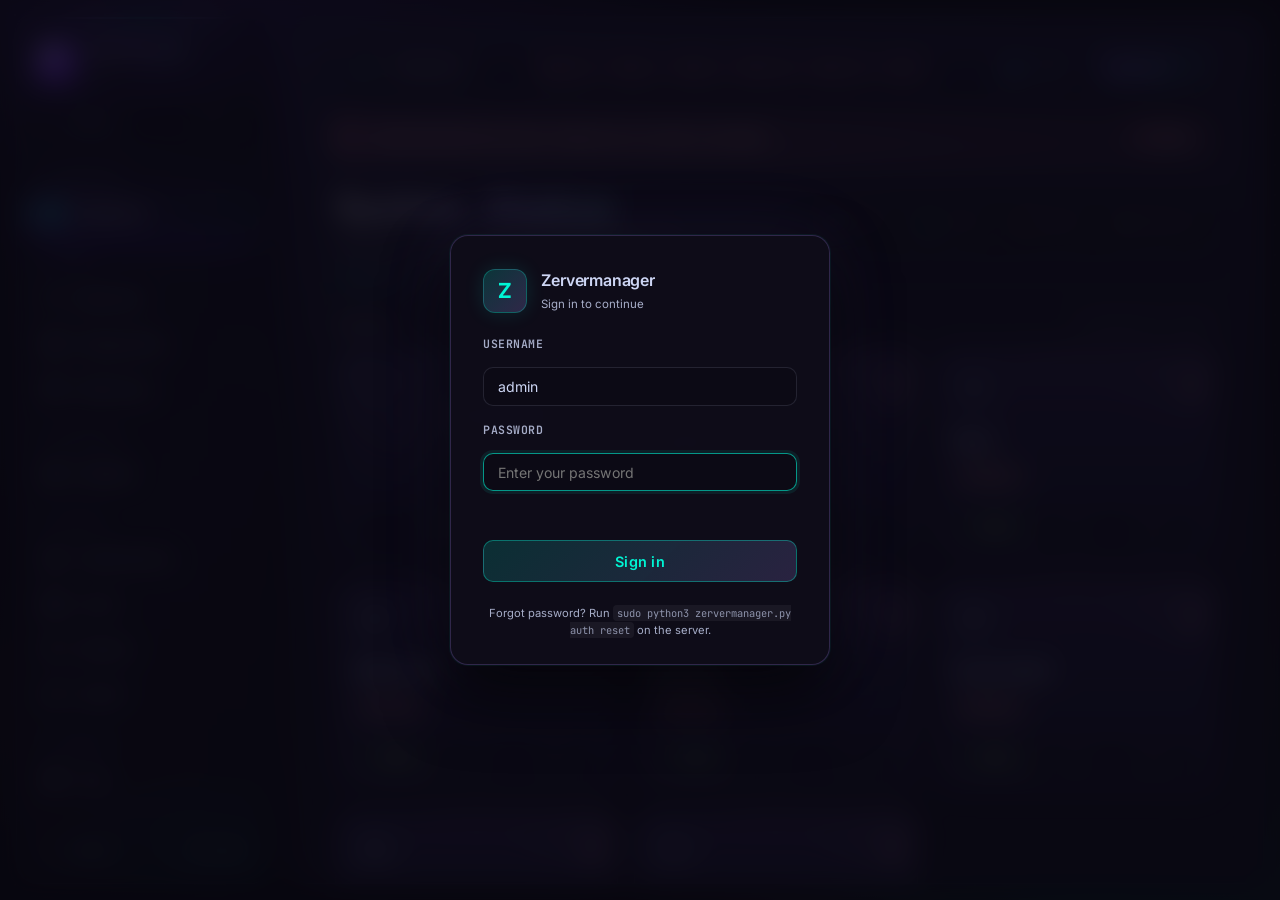
==== commit 44f8fc29: "Go M1: zervermanager-go subfolder (prebuilt bin/, install.sh, CI) + sync deployed UI to web_config" ====
--- a/web_config/index.html
+++ b/web_config/index.html
@@ -7,7 +7,7 @@
     <link rel="preconnect" href="https://fonts.googleapis.com">
     <link rel="preconnect" href="https://fonts.gstatic.com" crossorigin>
     <link href="https://fonts.googleapis.com/css2?family=Inter:wght@300;400;500;600&family=JetBrains+Mono:wght@400;500&display=swap" rel="stylesheet">
-    <link rel="stylesheet" href="style.css?v=18">
+    <link rel="stylesheet" href="style.css?v=20">
 </head>
 <body>
 
@@ -145,6 +145,10 @@
                     <svg xmlns="http://www.w3.org/2000/svg" width="14" height="14" viewBox="0 0 24 24" fill="currentColor"><path d="M12 0C5.37 0 0 5.37 0 12c0 5.3 3.438 9.8 8.205 11.385.6.113.82-.258.82-.577 0-.285-.01-1.04-.015-2.04-3.338.724-4.042-1.61-4.042-1.61-.546-1.387-1.333-1.756-1.333-1.756-1.089-.745.083-.729.083-.729 1.205.084 1.84 1.236 1.84 1.236 1.07 1.835 2.809 1.305 3.495.998.108-.776.418-1.305.76-1.605-2.665-.3-5.466-1.332-5.466-5.93 0-1.31.465-2.38 1.235-3.22-.135-.303-.54-1.523.105-3.176 0 0 1.005-.322 3.3 1.23a11.52 11.52 0 0 1 3-.405c1.02.005 2.045.138 3 .405 2.28-1.552 3.285-1.23 3.285-1.23.645 1.653.24 2.873.12 3.176.765.84 1.23 1.91 1.23 3.22 0 4.61-2.805 5.625-5.475 5.92.42.36.81 1.096.81 2.22 0 1.605-.015 2.896-.015 3.286 0 .315.21.69.825.57C20.565 21.795 24 17.295 24 12c0-6.63-5.37-12-12-12z"/></svg>
                     ZFRFRK
                 </a>
+                <button class="zm-logout-btn" onclick="zmLogout()" title="Sign out" aria-label="Sign out">
+                    <svg width="13" height="13" viewBox="0 0 24 24" fill="none" stroke="currentColor" stroke-width="2" stroke-linecap="round" stroke-linejoin="round"><path d="M9 21H5a2 2 0 0 1-2-2V5a2 2 0 0 1 2-2h4"/><polyline points="16 17 21 12 16 7"/><line x1="21" y1="12" x2="9" y2="12"/></svg>
+                    <span id="zm-actor-badge">admin</span>
+                </button>
             </div>
         </aside>
 
@@ -1560,6 +1564,7 @@
 
         </main>
     </div>
+    <script src="auth.js?v=1"></script>
     <script src="app.js?v=12"></script>
     <script src="fx.js?v=3"></script>
 
@@ -1638,5 +1643,46 @@
         <span id="goldfish-toast-msg">Simple Mode ON — advanced options hidden</span>
     </div>
 
+    <!-- ═══════════════════════════════════════
+         LOGIN MODAL (auth.js)
+    ═══════════════════════════════════════ -->
+    <div id="zm-login-modal" class="zm-login-overlay" role="dialog" aria-modal="true" aria-labelledby="zm-login-title">
+        <div class="zm-login-box">
+            <!-- Brand mark -->
+            <div class="zm-login-brand">
+                <div class="zm-login-mark">Z</div>
+                <div>
+                    <div class="zm-login-title" id="zm-login-title">Zervermanager</div>
+                    <div class="zm-login-subtitle">Sign in to continue</div>
+                </div>
+            </div>
+
+            <!-- Fields -->
+            <div class="zm-login-fields">
+                <div class="zm-login-field">
+                    <label for="zm-login-username" class="zm-login-label">Username</label>
+                    <input id="zm-login-username" type="text" class="zm-login-input"
+                           value="admin" autocomplete="username" spellcheck="false">
+                </div>
+                <div class="zm-login-field">
+                    <label for="zm-login-password" class="zm-login-label">Password</label>
+                    <input id="zm-login-password" type="password" class="zm-login-input"
+                           placeholder="Enter your password"
+                           autocomplete="current-password"
+                           onkeydown="zmLoginKeydown(event)">
+                </div>
+                <div id="zm-login-error" class="zm-login-error" role="alert"></div>
+            </div>
+
+            <!-- Action -->
+            <button id="zm-login-btn" class="zm-login-submit" onclick="zmSubmitLogin()">Sign in</button>
+
+            <!-- Footer -->
+            <div class="zm-login-footer">
+                Forgot password? Run <code>sudo python3 zervermanager.py auth reset</code> on the server.
+            </div>
+        </div>
+    </div>
+
 </body>
 </html>
--- a/web_config/style.css
+++ b/web_config/style.css
@@ -5603,3 +5603,942 @@
 .mail-tools .btn-sm:disabled { opacity: 0.5; cursor: progress; }
 .mail-tools .btn-sm.is-busy { opacity: 1; }
 .mail-tools .btn-sm.is-busy::after { content: '…'; }
+
+/* ══════════════════════════════════════════════
+   AUTH — Login Modal & Logout Button
+══════════════════════════════════════════════ */
+
+/* ── Overlay ── */
+.zm-login-overlay {
+    display: none;
+    position: fixed;
+    inset: 0;
+    z-index: 10000;
+    background: rgba(9, 8, 17, 0.82);
+    backdrop-filter: blur(14px) saturate(1.3);
+    -webkit-backdrop-filter: blur(14px) saturate(1.3);
+    align-items: center;
+    justify-content: center;
+    animation: zmLoginFadeIn 0.22s ease both;
+}
+.zm-login-overlay.open {
+    display: flex;
+}
+@keyframes zmLoginFadeIn {
+    from { opacity: 0; }
+    to   { opacity: 1; }
+}
+
+/* ── Box ── */
+.zm-login-box {
+    width: 100%;
+    max-width: 380px;
+    margin: 1rem;
+    background: rgba(15, 13, 26, 0.96);
+    border: 1px solid rgba(167, 139, 250, 0.22);
+    border-radius: 18px;
+    padding: 2rem 2rem 1.6rem;
+    box-shadow:
+        0 0 0 1px rgba(0, 245, 212, 0.06),
+        0 32px 64px rgba(0, 0, 0, 0.7),
+        0 0 80px rgba(167, 139, 250, 0.08);
+    animation: zmBoxSlideIn 0.28s cubic-bezier(.22,.82,.46,1) both;
+    display: flex;
+    flex-direction: column;
+    gap: 1.4rem;
+}
+@keyframes zmBoxSlideIn {
+    from { transform: translateY(-18px) scale(0.97); opacity: 0; }
+    to   { transform: translateY(0) scale(1); opacity: 1; }
+}
+
+/* ── Brand ── */
+.zm-login-brand {
+    display: flex;
+    align-items: center;
+    gap: 0.9rem;
+}
+.zm-login-mark {
+    width: 44px;
+    height: 44px;
+    border-radius: 12px;
+    background: linear-gradient(135deg, rgba(0,245,212,0.18) 0%, rgba(167,139,250,0.22) 100%);
+    border: 1px solid rgba(0,245,212,0.25);
+    display: flex;
+    align-items: center;
+    justify-content: center;
+    font-family: 'Inter', sans-serif;
+    font-size: 1.3rem;
+    font-weight: 700;
+    color: var(--hypr-cyan, #00f5d4);
+    letter-spacing: -0.5px;
+    flex-shrink: 0;
+    box-shadow: 0 0 20px rgba(0,245,212,0.12);
+}
+.zm-login-title {
+    font-family: 'Inter', sans-serif;
+    font-size: 1rem;
+    font-weight: 600;
+    color: var(--text, #cdd6f4);
+    letter-spacing: -0.2px;
+}
+.zm-login-subtitle {
+    font-size: 0.72rem;
+    color: var(--text-muted, rgba(205,214,244,0.5));
+    margin-top: 1px;
+}
+
+/* ── Fields ── */
+.zm-login-fields {
+    display: flex;
+    flex-direction: column;
+    gap: 0.9rem;
+}
+.zm-login-field {
+    display: flex;
+    flex-direction: column;
+    gap: 0.35rem;
+}
+.zm-login-label {
+    font-size: 0.72rem;
+    font-weight: 600;
+    color: var(--text-muted, rgba(205,214,244,0.55));
+    text-transform: uppercase;
+    letter-spacing: 0.05em;
+}
+.zm-login-input {
+    width: 100%;
+    padding: 0.62rem 0.85rem;
+    background: rgba(13, 11, 22, 0.9);
+    border: 1px solid rgba(108, 112, 134, 0.25);
+    border-radius: 10px;
+    color: var(--text, #cdd6f4);
+    font-family: 'Inter', sans-serif;
+    font-size: 0.88rem;
+    outline: none;
+    transition: border-color 0.18s ease, box-shadow 0.18s ease;
+    box-sizing: border-box;
+}
+.zm-login-input:focus {
+    border-color: rgba(0, 245, 212, 0.6);
+    box-shadow: 0 0 0 3px rgba(0, 245, 212, 0.08);
+}
+.zm-login-error {
+    font-size: 0.76rem;
+    color: #f38ba8;
+    min-height: 1em;
+    padding-left: 2px;
+}
+
+/* ── Submit button ── */
+.zm-login-submit {
+    width: 100%;
+    padding: 0.72rem 1rem;
+    background: linear-gradient(135deg, rgba(0,245,212,0.15) 0%, rgba(167,139,250,0.18) 100%);
+    border: 1px solid rgba(0,245,212,0.35);
+    border-radius: 10px;
+    color: var(--hypr-cyan, #00f5d4);
+    font-family: 'Inter', sans-serif;
+    font-size: 0.9rem;
+    font-weight: 600;
+    cursor: pointer;
+    transition: background 0.18s ease, box-shadow 0.18s ease, transform 0.12s ease;
+    letter-spacing: 0.02em;
+}
+.zm-login-submit:hover:not(:disabled) {
+    background: linear-gradient(135deg, rgba(0,245,212,0.24) 0%, rgba(167,139,250,0.28) 100%);
+    box-shadow: 0 0 24px rgba(0,245,212,0.12);
+}
+.zm-login-submit:active:not(:disabled) { transform: scale(0.98); }
+.zm-login-submit:disabled { opacity: 0.55; cursor: progress; }
+
+/* ── Footer ── */
+.zm-login-footer {
+    font-size: 0.7rem;
+    color: var(--text-muted, rgba(205,214,244,0.4));
+    text-align: center;
+    line-height: 1.5;
+}
+.zm-login-footer code {
+    font-family: 'JetBrains Mono', monospace;
+    font-size: 0.65rem;
+    color: rgba(205,214,244,0.65);
+    background: rgba(255,255,255,0.05);
+    padding: 1px 4px;
+    border-radius: 4px;
+}
+
+/* ── Logout button (sidebar footer) ── */
+.zm-logout-btn {
+    display: flex;
+    align-items: center;
+    gap: 0.45rem;
+    padding: 0.3rem 0.6rem;
+    background: none;
+    border: 1px solid rgba(108, 112, 134, 0.18);
+    border-radius: 8px;
+    color: rgba(205, 214, 244, 0.45);
+    font-family: 'Inter', sans-serif;
+    font-size: 0.72rem;
+    font-weight: 500;
+    cursor: pointer;
+    transition: color 0.18s ease, border-color 0.18s ease, background 0.18s ease;
+    white-space: nowrap;
+}
+.zm-logout-btn:hover {
+    color: #f38ba8;
+    border-color: rgba(243, 139, 168, 0.3);
+    background: rgba(243, 139, 168, 0.06);
+}
+.sidebar-footer {
+    display: flex;
+    align-items: center;
+    justify-content: space-between;
+    gap: 0.5rem;
+    flex-wrap: wrap;
+}
+
+/* ═════════════════════════════════════════════════════════════════════
+   v4 — RICING PASS  (visual refinement, motion budget untouched)
+
+   What changed and why:
+     • ambient aurora  — two compositor-only drifting gradient layers
+                         (transform/opacity, no repaint, no filter blur:
+                         soft edges come from the gradient falloff itself)
+     • floating-window panels — deeper, warmer top-lit surfaces with a
+                         faint lavender hairline; Hyprland "window ring"
+                         done with shadows instead of blur
+     • headline treatment — gradient text + a longer cyan→mauve rule so
+                         every page has one confident anchor
+     • micro ricing    — mono micro-caps labels, refined tabs/glider,
+                         chips, tables, toasts, terminal, login box
+
+   Everything here is background/box-shadow/color — nothing re-implements
+   layout, and all animations respect prefers-reduced-motion.
+═════════════════════════════════════════════════════════════════════ */
+
+:root {
+    --bg-void: #070610;
+    --panel: linear-gradient(180deg, rgba(40, 34, 70, 0.80), rgba(22, 19, 42, 0.87));
+    --line: rgba(184, 190, 254, 0.10);
+    --line-strong: rgba(184, 190, 254, 0.17);
+    --selection: rgba(0, 245, 212, 0.20);
+}
+
+::selection { background: var(--selection, rgba(139, 92, 246, 0.38)); color: #fff; }
+
+/* ── Ambient aurora ──────────────────────────────────────────────── */
+/* body::before/after already render the dot grid + base gradients.
+   Two slow drifting orb layers are added on .app-container pseudos,
+   compositor-only (translate/scale), disabled under reduced motion.  */
+
+body::before {
+    background-image:
+        radial-gradient(rgba(184, 190, 254, 0.055) 1px, transparent 1px);
+    background-size: 30px 30px;
+}
+
+body::after {
+    background:
+        radial-gradient(ellipse 70% 50% at 16% -8%, rgba(139, 92, 246, 0.20) 0%, transparent 62%),
+        radial-gradient(ellipse 60% 46% at 88% 108%, rgba(0, 245, 212, 0.10) 0%, transparent 58%),
+        radial-gradient(ellipse 40% 30% at 55% 55%, rgba(89, 65, 169, 0.10) 0%, transparent 72%),
+        radial-gradient(ellipse 30% 22% at 8% 78%, rgba(243, 139, 168, 0.06) 0%, transparent 70%),
+        linear-gradient(180deg, rgba(7, 6, 16, 0.0) 55%, rgba(5, 4, 11, 0.55) 100%);
+}
+
+.app-container::before,
+.app-container::after {
+    content: '';
+    position: fixed;
+    border-radius: 50%;
+    pointer-events: none;
+    z-index: -1;
+    will-change: transform;
+    opacity: 0.75;
+}
+
+/* violet orb, top-left drift */
+.app-container::before {
+    width: 110vmax; height: 110vmax;
+    top: -46vmax; left: -34vmax;
+    background: radial-gradient(circle at 50% 50%,
+        rgba(124, 58, 237, 0.16) 0%,
+        rgba(124, 58, 237, 0.055) 32%,
+        transparent 62%);
+    animation: orbDriftA 110s ease-in-out infinite alternate;
+}
+
+/* cyan/pink orb, bottom-right drift */
+.app-container::after {
+    width: 90vmax; height: 90vmax;
+    bottom: -40vmax; right: -30vmax;
+    background: radial-gradient(circle at 50% 50%,
+        rgba(0, 245, 212, 0.11) 0%,
+        rgba(243, 139, 168, 0.05) 40%,
+        transparent 66%);
+    animation: orbDriftB 140s ease-in-out infinite alternate;
+}
+
+@keyframes orbDriftA {
+    from { transform: translate3d(0, 0, 0) scale(1); }
+    to   { transform: translate3d(9vmax, 6vmax, 0) scale(1.14); }
+}
+@keyframes orbDriftB {
+    from { transform: translate3d(0, 0, 0) scale(1.08); }
+    to   { transform: translate3d(-8vmax, -7vmax, 0) scale(1); }
+}
+
+@media (prefers-reduced-motion: reduce) {
+    .app-container::before, .app-container::after { animation: none; }
+}
+
+/* ── Floating-window panels ──────────────────────────────────────── */
+
+.sidebar,
+.main-content {
+    background:
+        linear-gradient(160deg, rgba(48, 41, 84, 0.28) 0%, transparent 34%),
+        linear-gradient(180deg, rgba(24, 21, 43, 0.97), rgba(13, 11, 25, 0.99));
+    box-shadow:
+        0 0 0 1px rgba(184, 190, 254, 0.02),
+        0 24px 70px -24px rgba(0, 0, 0, 0.72);
+}
+
+.sidebar {
+    border-color: var(--line);
+    box-shadow:
+        0 0 0 1px rgba(184, 190, 254, 0.02),
+        0 24px 70px -24px rgba(0, 0, 0, 0.72),
+        inset 0 1px 0 rgba(255, 255, 255, 0.045);
+}
+
+/* brand mark: crisper glass tile */
+.brand-mark {
+    border-radius: 13px;
+    box-shadow:
+        0 6px 22px rgba(124, 58, 237, 0.45),
+        0 0 0 1px rgba(184, 190, 254, 0.22),
+        inset 0 1px 0 rgba(255, 255, 255, 0.28);
+}
+
+/* nav: active pill reads as an active Hyprland window */
+.nav-item.active {
+    color: #e7ecff;
+    background:
+        linear-gradient(90deg,
+            rgba(139, 92, 246, 0.17) 0%,
+            rgba(88, 70, 200, 0.10) 46%,
+            rgba(0, 245, 212, 0.05) 78%,
+            transparent 100%);
+    border-color: rgba(184, 190, 254, 0.22);
+    box-shadow:
+        inset 0 1px 0 rgba(255, 255, 255, 0.07),
+        0 6px 20px -6px rgba(139, 92, 246, 0.35);
+}
+
+.nav-item.active .nav-icon { opacity: 1; color: var(--hypr-cyan); }
+.nav-item:hover:not(.active) { border-color: rgba(184, 190, 254, 0.10); }
+
+.nav-section-title { color: #8d92b8; }
+.nav-menu::after {
+    content: '';
+    position: sticky;
+    display: block;
+    height: 1px;
+    margin: 8px 10px 2px;
+    background: linear-gradient(90deg, transparent, rgba(184, 190, 254, 0.14), transparent);
+}
+
+/* ── Headlines ─────────────────────────────────────────────────── */
+
+.page-header h2,
+.dashboard-header h2 {
+    background: linear-gradient(94deg, #f2edff 0%, #c4b5fd 34%, #8ee9dd 78%, #00f5d4 100%);
+    -webkit-background-clip: text;
+    background-clip: text;
+    -webkit-text-fill-color: transparent;
+    color: transparent;
+}
+
+.page-header::after {
+    width: 92px;
+    height: 2px;
+    background: linear-gradient(90deg, var(--accent2), var(--accent) 55%, transparent);
+    box-shadow: 0 0 14px rgba(var(--cyan-rgb), 0.45);
+}
+
+.fx-section-head h3 { color: #dbe0f5; }
+.fx-rule {
+    background: linear-gradient(90deg, rgba(184, 190, 254, 0.22), rgba(0, 245, 212, 0.10) 45%, transparent);
+}
+
+/* ── Cards & panels ────────────────────────────────────────────── */
+
+.card {
+    border-radius: 20px;
+    box-shadow:
+        inset 0 1px 0 rgba(255, 255, 255, 0.05),
+        0 14px 38px -10px rgba(0, 0, 0, 0.42);
+}
+.card:hover {
+    border-color: var(--line-strong);
+    box-shadow:
+        inset 0 1px 0 rgba(255, 255, 255, 0.06),
+        0 18px 46px -12px rgba(0, 0, 0, 0.5),
+        0 0 30px -8px rgba(139, 92, 246, 0.38);
+}
+
+.card h3 {
+    border-bottom-color: var(--line);
+}
+
+.status-box {
+    border-radius: 20px;
+    box-shadow:
+        inset 0 1px 0 rgba(255, 255, 255, 0.045),
+        0 10px 30px -10px rgba(0, 0, 0, 0.4);
+}
+.status-box:has(.badge.inactive) {
+    --tint-c: #eba4a4;
+}
+
+/* ── Forms & inputs ────────────────────────────────────────────── */
+
+.form-group > label {
+    font-family: var(--font-mono);
+    font-size: 0.66rem;
+    font-weight: 600;
+    letter-spacing: 0.1em;
+    text-transform: uppercase;
+    color: #9298c0;
+}
+
+.label-hint { text-transform: none; letter-spacing: 0; font-family: var(--font-ui); font-weight: 400; }
+.label-badge {
+    letter-spacing: 0.05em;
+    text-transform: uppercase;
+    font-family: var(--font-mono);
+}
+
+.form-control {
+    background: rgba(9, 7, 19, 0.62);
+    border-color: var(--line);
+    box-shadow: inset 0 2px 6px rgba(0, 0, 0, 0.22);
+    caret-color: var(--accent2);
+    color: var(--text);
+}
+.form-control:hover { border-color: rgba(184, 190, 254, 0.26); }
+.form-control:focus {
+    border-color: rgba(var(--cyan-rgb), 0.6);
+    background: rgba(9, 7, 19, 0.85);
+    box-shadow:
+        0 0 0 4px rgba(var(--cyan-rgb), 0.09),
+        0 0 30px -4px rgba(var(--cyan-rgb), 0.14),
+        inset 0 2px 6px rgba(0, 0, 0, 0.18);
+}
+.form-control::placeholder { color: #4e5271; }
+select.form-control option { background: #0d0b1a; color: var(--text); }
+
+.form-details {
+    border-radius: 14px;
+    border-color: var(--line);
+    transition: border-color 0.3s ease, background 0.3s ease, box-shadow 0.3s ease;
+}
+.form-details:hover { border-color: var(--line-strong); }
+.form-details[open] {
+    border-color: rgba(184, 190, 254, 0.2);
+    box-shadow: 0 10px 30px -14px rgba(0, 0, 0, 0.45);
+}
+.form-details summary { letter-spacing: 0.01em; color: var(--text-muted); }
+
+/* ── Tabs (glider) ─────────────────────────────────────────────── */
+
+.content-tabs {
+    border-radius: 15px;
+    background:
+        linear-gradient(180deg, rgba(9, 7, 20, 0.55), rgba(13, 10, 26, 0.72)),
+        rgba(0, 0, 0, 0.28);
+}
+
+.content-tabs .fx-glider {
+    background: linear-gradient(135deg, rgba(139, 92, 246, 0.34) 0%, rgba(109, 40, 217, 0.20) 55%, rgba(0, 245, 212, 0.16) 110%);
+    box-shadow:
+        inset 0 0 0 1px rgba(184, 190, 254, 0.24),
+        inset 0 1px 0 rgba(255, 255, 255, 0.09),
+        0 6px 18px -4px rgba(88, 28, 235, 0.4);
+}
+.content-tab-btn.active { color: #fff; }
+
+/* ── Buttons ──────────────────────────────────────────────────── */
+
+.btn-primary {
+    background: linear-gradient(135deg, #9061f9 0%, #7c3aed 42%, #4f46e5 78%, #0891b2 130%);
+    border-color: rgba(184, 190, 254, 0.34);
+    box-shadow:
+        0 6px 24px -4px rgba(124, 58, 237, 0.5),
+        0 0 0 1px rgba(184, 190, 254, 0.08) inset,
+        inset 0 1px 0 rgba(255, 255, 255, 0.2);
+}
+.btn-primary:hover {
+    background: linear-gradient(135deg, #a78bfa 0%, #8b5cf6 42%, #6366f1 78%, #06b6d4 130%);
+    box-shadow:
+        0 8px 34px -4px rgba(139, 92, 246, 0.6),
+        0 0 24px -4px rgba(0, 245, 212, 0.28),
+        0 0 0 1px rgba(184, 190, 254, 0.14) inset,
+        inset 0 1px 0 rgba(255, 255, 255, 0.24);
+}
+
+.btn:hover:not(.btn-primary) {
+    border-color: rgba(184, 190, 254, 0.22);
+    box-shadow: 0 6px 18px -8px rgba(0, 0, 0, 0.5);
+}
+
+/* ── Waybar (top bar) ─────────────────────────────────────────── */
+
+.top-bar.waybar {
+    background:
+        linear-gradient(180deg, rgba(30, 26, 54, 0.5), transparent 120%),
+        rgba(16, 14, 31, 0.93);
+    border-color: var(--line);
+}
+.top-bar.waybar.is-stuck {
+    background:
+        linear-gradient(180deg, rgba(26, 22, 48, 0.5), transparent 120%),
+        rgba(11, 9, 22, 0.86);
+}
+
+.top-bar-svc .svc-pip { box-shadow: 0 0 8px 1px currentColor; }
+.top-bar-svc .svc-txt { letter-spacing: 0.02em; }
+
+.breadcrumb {
+    background: rgba(0, 0, 0, 0.22);
+    border-color: var(--line);
+}
+
+.waybar-clock { color: #b9c0e4; }
+
+#tb-reload-btn {
+    background: linear-gradient(135deg, rgba(139, 92, 246, 0.22), rgba(0, 245, 212, 0.10));
+    border-color: rgba(184, 190, 254, 0.24);
+    box-shadow: inset 0 1px 0 rgba(255, 255, 255, 0.08);
+}
+
+/* ── Tables ───────────────────────────────────────────────────── */
+
+.sites-table th {
+    font-family: var(--font-mono);
+    font-size: 0.62rem;
+    font-weight: 700;
+    letter-spacing: 0.14em;
+    text-transform: uppercase;
+    color: #7f849c;
+    padding-bottom: 2px;
+}
+.sites-table tbody tr { border-bottom: 1px solid var(--line); }
+.sites-table tbody tr:hover td { background: rgba(139, 92, 246, 0.05); }
+
+/* ── Terminal ─────────────────────────────────────────────────── */
+
+.terminal {
+    background:
+        radial-gradient(120% 90% at 50% -20%, rgba(139, 92, 246, 0.07), transparent 70%),
+        linear-gradient(180deg, #0b0819 0%, #06040e 100%);
+    border-color: rgba(184, 190, 254, 0.13);
+    box-shadow:
+        inset 0 1px 0 rgba(255, 255, 255, 0.04),
+        0 18px 44px -16px rgba(0, 0, 0, 0.55);
+    color: #a5aecf;
+}
+.terminal.visible {
+    box-shadow:
+        inset 0 1px 0 rgba(255, 255, 255, 0.04),
+        0 18px 44px -16px rgba(0, 0, 0, 0.55),
+        0 0 34px -10px rgba(0, 245, 212, 0.16);
+}
+
+/* ── Toasts ───────────────────────────────────────────────────── */
+
+.toast {
+    border-radius: 12px;
+    background:
+        linear-gradient(180deg, rgba(32, 27, 56, 0.35), transparent 130%),
+        rgba(11, 8, 22, 0.97);
+}
+.toast::before {
+    content: '';
+    position: absolute;
+    left: 0;
+    top: 12px;
+    bottom: 12px;
+    width: 3px;
+    border-radius: 2px;
+    background: var(--accent);
+    box-shadow: 0 0 10px 1px rgba(var(--accent-rgb), 0.5);
+}
+.toast.success::before { background: var(--success); box-shadow: 0 0 10px 1px rgba(var(--success-rgb), 0.5); }
+.toast.error::before   { background: var(--danger);  box-shadow: 0 0 10px 1px rgba(var(--danger-rgb), 0.5); }
+.toast.warning::before { background: var(--warning); box-shadow: 0 0 10px 1px rgba(var(--warning-rgb), 0.5); }
+
+/* ── Scrollbars ───────────────────────────────────────────────── */
+
+.main-content::-webkit-scrollbar { width: 7px; }
+.main-content::-webkit-scrollbar-thumb {
+    background: linear-gradient(180deg, rgba(139, 92, 246, 0.30), rgba(0, 245, 212, 0.18));
+    border-radius: 4px;
+}
+.main-content::-webkit-scrollbar-thumb:hover {
+    background: linear-gradient(180deg, rgba(139, 92, 246, 0.55), rgba(0, 245, 212, 0.35));
+}
+
+/* ── Login modal (auth.js) ────────────────────────────────────── */
+
+.modal-overlay { background: rgba(4, 2, 12, 0.78); }
+
+/* ── Splash: tiny polish only (photos untouched) ──────────────── */
+
+.splash-tagline {
+    letter-spacing: 0.34em;
+    color: #8d92b8;
+}
+
+/* ── Misc micro-ricing ────────────────────────────────────────── */
+
+details summary::-webkit-details-marker { display: none; }
+input[type="checkbox"] { accent-color: var(--accent); }
+
+.kbd:where(*) { box-shadow: 0 2px 0 rgba(0, 0, 0, 0.4); }
+
+/* ═════════════════════════════════════════════════════════════════════
+   v4.1 — SIDEBAR  (the launcher: darker, warmer, more tactile)
+═════════════════════════════════════════════════════════════════════ */
+
+/* surface: vertical violet bloom at the top, then falls to near-void */
+.sidebar {
+    background:
+        radial-gradient(140% 34% at 30% -6%, rgba(124, 58, 237, 0.22) 0%, transparent 68%),
+        radial-gradient(120% 26% at 80% 104%, rgba(0, 245, 212, 0.10) 0%, transparent 70%),
+        linear-gradient(180deg, rgba(17, 14, 32, 0.985), rgba(10, 8, 20, 0.995));
+}
+
+/* inner right hairline so the panel edge reads as glass-on-glass */
+.sidebar::after {
+    content: '';
+    position: absolute;
+    top: 14px; bottom: 14px; right: 0;
+    width: 1px;
+    background: linear-gradient(180deg,
+        transparent 0%,
+        rgba(184, 190, 254, 0.14) 26%,
+        rgba(0, 245, 212, 0.10) 62%,
+        transparent 100%);
+    pointer-events: none;
+    z-index: 2;
+}
+
+/* top stripe: brighter core, cleaner falloff */
+.sidebar::before {
+    left: 14%; right: 14%;
+    height: 2px;
+    background: linear-gradient(90deg, transparent, #a78bfa 20%, #00f5d4 50%, #a78bfa 80%, transparent);
+    box-shadow: 0 0 16px rgba(var(--cyan-rgb), 0.5);
+    opacity: 0.85;
+}
+
+/* ── Brand row ── */
+.brand-mark {
+    border-radius: 14px;
+    background:
+        radial-gradient(120% 120% at 20% 0%, rgba(255, 255, 255, 0.26) 0%, transparent 42%),
+        linear-gradient(145deg, #a78bfa 0%, #7c3aed 48%, #5b21b6 100%);
+    box-shadow:
+        0 8px 26px -4px rgba(124, 58, 237, 0.65),
+        0 0 0 1px rgba(184, 190, 254, 0.26),
+        inset 0 1px 0 rgba(255, 255, 255, 0.3);
+}
+
+.brand-info h1 {
+    background: linear-gradient(94deg, #ece7ff 0%, #b9a4f7 55%, #7fe9dc 100%);
+    -webkit-background-clip: text;
+    background-clip: text;
+    -webkit-text-fill-color: transparent;
+    color: transparent;
+}
+
+/* version text → tiny mono chip */
+.brand-info p {
+    display: inline-flex;
+    align-items: center;
+    padding: 1px 7px;
+    margin-top: 4px;
+    border: 1px solid rgba(184, 190, 254, 0.16);
+    border-radius: 999px;
+    background: rgba(0, 0, 0, 0.32);
+    color: #7f849c;
+    font-size: 0.6rem;
+    letter-spacing: 0.06em;
+}
+.brand-info p::before {
+    content: '';
+    width: 4px; height: 4px;
+    margin-right: 5px;
+    border-radius: 50%;
+    background: var(--success);
+    box-shadow: 0 0 6px rgba(166, 227, 161, 0.8);
+}
+
+/* ── Jump-to search ── */
+.sidebar-search {
+    border-radius: 13px;
+    background: rgba(5, 4, 12, 0.5);
+    box-shadow: inset 0 2px 8px rgba(0, 0, 0, 0.35), 0 1px 0 rgba(255, 255, 255, 0.03);
+    color: #8d92b8;
+}
+.sidebar-search:hover {
+    color: var(--text);
+    border-color: rgba(184, 190, 254, 0.26);
+    background: rgba(139, 92, 246, 0.10);
+    box-shadow: inset 0 2px 8px rgba(0, 0, 0, 0.3), 0 0 20px -6px rgba(139, 92, 246, 0.4);
+}
+.sidebar-search .sidebar-search-label { letter-spacing: 0; }
+
+/* ── Section titles: mono micro-caps with a leading tick ── */
+.nav-section-title {
+    font-family: var(--font-mono);
+    font-size: 0.6rem;
+    font-weight: 700;
+    letter-spacing: 0.22em;
+    text-transform: uppercase;
+    color: #6f749c;
+    display: flex;
+    align-items: center;
+    gap: 8px;
+    padding: 14px 12px 7px;
+}
+.nav-section-title::before {
+    content: '';
+    width: 7px;
+    height: 2px;
+    flex-shrink: 0;
+    border-radius: 2px;
+    background: linear-gradient(90deg, #00f5d4, #a78bfa);
+    opacity: 0.75;
+}
+
+/* ── Nav items: icon tiles + tactile hover ── */
+.nav-item {
+    gap: 11px;
+    padding: 7px 10px;
+    border-radius: 12px;
+}
+
+.nav-item .nav-icon {
+    width: 27px;
+    height: 27px;
+    padding: 4.5px;
+    border-radius: 9px;
+    background: rgba(255, 255, 255, 0.035);
+    border: 1px solid rgba(184, 190, 254, 0.09);
+    box-shadow: inset 0 1px 0 rgba(255, 255, 255, 0.05);
+    opacity: 0.9;
+    transition: inherit;
+}
+.nav-item:hover .nav-icon,
+.nav-item.active .nav-icon {
+    opacity: 1;
+    transform: none;
+}
+.nav-item:hover .nav-icon {
+    background: rgba(0, 245, 212, 0.07);
+    border-color: rgba(0, 245, 212, 0.22);
+}
+.nav-item.active .nav-icon,
+.nav-menu.has-glider .nav-item.active .nav-icon {
+    background: linear-gradient(135deg, rgba(139, 92, 246, 0.30), rgba(0, 245, 212, 0.10));
+    border-color: rgba(184, 190, 254, 0.30);
+    box-shadow:
+        inset 0 1px 0 rgba(255, 255, 255, 0.10),
+        0 4px 14px -4px rgba(124, 58, 237, 0.55);
+}
+
+.sidebar.collapsed .nav-item { padding: 9px; }
+.sidebar.collapsed .nav-item .nav-icon { width: 30px; height: 30px; padding: 5px; }
+
+/* label keeps base weight; tiles do the talking */
+.nav-label { font-size: 0.84rem; }
+
+/* ── Glider: softer, glassier ── */
+.nav-menu .fx-glider {
+    border-radius: 12px;
+    background: linear-gradient(90deg,
+        rgba(139, 92, 246, 0.16) 0%,
+        rgba(97, 74, 216, 0.09) 55%,
+        rgba(0, 245, 212, 0.05) 100%);
+    box-shadow:
+        inset 0 0 0 1px rgba(184, 190, 254, 0.16),
+        inset 0 1px 0 rgba(255, 255, 255, 0.07),
+        0 10px 30px -8px rgba(88, 28, 235, 0.5);
+}
+.nav-menu .fx-glider::before {
+    background: linear-gradient(180deg, #00f5d4 0%, #a78bfa 100%);
+    width: 3px;
+    border-radius: 0 3px 3px 0;
+    box-shadow: 0 0 14px rgba(0, 245, 212, 0.65);
+}
+
+/* ── Footer ── */
+.sidebar-footer {
+    padding: 14px 16px;
+    background: linear-gradient(180deg, transparent, rgba(0, 0, 0, 0.35));
+}
+
+.github-link {
+    padding: 6px 10px;
+    border-radius: 10px;
+    border: 1px solid transparent;
+    transition: color 0.2s ease, border-color 0.2s ease, background 0.2s ease;
+}
+.github-link:hover {
+    color: var(--text);
+    background: rgba(255, 255, 255, 0.04);
+    border-color: rgba(184, 190, 254, 0.14);
+}
+
+.zm-logout-btn {
+    padding: 6px 10px;
+    border: 1px solid rgba(184, 190, 254, 0.12);
+    border-radius: 10px;
+    background: rgba(255, 255, 255, 0.02);
+    transition: color 0.2s ease, border-color 0.2s ease, background 0.2s ease, box-shadow 0.25s ease;
+}
+.zm-logout-btn:hover {
+    box-shadow: 0 0 16px -4px rgba(243, 139, 168, 0.4);
+}
+
+/* collapsed rail: cleaner separators for tiles */
+.sidebar.collapsed .sidebar-search {
+    border-radius: 12px;
+}
+
+/* ═════════════════════════════════════════════════════════════════════
+   v4.2 — COLLAPSED RAIL + TOPBAR
+═════════════════════════════════════════════════════════════════════ */
+
+/* ── Collapsed rail ── */
+:root { --sidebar-collapsed-w: 72px; }
+
+.sidebar.collapsed {
+    overflow: visible;
+}
+.sidebar.collapsed .sidebar-header { padding: 22px 14px 16px; }
+.sidebar.collapsed .nav-menu { padding: 8px 8px; }
+.sidebar.collapsed .sidebar-footer { padding: 14px 0; }
+
+/* vertical glow accent: the rail keeps one cyan pulse line between tiles */
+.sidebar.collapsed .nav-item.active { border: 1px solid transparent; }
+
+/* refurbished tooltip */
+.sidebar.collapsed .nav-item::after {
+    background: rgba(11, 8, 22, 0.97);
+    border: 1px solid rgba(184, 190, 254, 0.2);
+    box-shadow:
+        0 10px 30px rgba(0, 0, 0, 0.6),
+        0 0 24px -6px rgba(139, 92, 246, 0.3),
+        inset 0 1px 0 rgba(255, 255, 255, 0.06);
+    padding: 7px 13px;
+    font-size: 0.76rem;
+    letter-spacing: 0.01em;
+}
+
+/* hover/checkpoint ring on the focused tile */
+.sidebar.collapsed .sidebar-toggle-btn:hover,
+.sidebar.collapsed .sidebar-search:hover {
+    background: rgba(184, 190, 254, 0.08);
+    box-shadow: 0 0 18px -4px rgba(139, 92, 246, 0.45);
+}
+
+/* ── Waybar topbar ── */
+.top-bar.waybar {
+    padding: 7px 10px;
+    gap: 12px;
+    border-radius: 16px;
+    border-color: rgba(184, 190, 254, 0.12);
+    box-shadow:
+        0 14px 34px -10px rgba(0, 0, 0, 0.5),
+        inset 0 1px 0 rgba(255, 255, 255, 0.05),
+        inset 0 0 40px -18px rgba(124, 58, 237, 0.16);
+}
+
+/* breadcrumb module */
+.breadcrumb {
+    padding: 5px 13px 5px 10px;
+    border-radius: 10px;
+    background: rgba(0, 0, 0, 0.26);
+    border: 1px solid var(--line);
+    box-shadow: inset 0 1px 0 rgba(255, 255, 255, 0.04);
+}
+.breadcrumb-home { color: var(--hypr-cyan); opacity: 0.75; }
+
+/* service chips: mono, quiet, glow only where it matters */
+.top-bar-svc .svc-txt {
+    font-family: var(--font-mono);
+    font-size: 0.66rem;
+    font-weight: 600;
+    letter-spacing: 0.03em;
+}
+.top-bar-svc .svc-pip {
+    width: 6px;
+    height: 6px;
+}
+.top-bar-svc.is-running { color: #9aa0c0; }
+.top-bar-svc.is-running:hover { background: rgba(166, 227, 161, 0.07); }
+.top-bar-svc.is-stopped {
+    color: #b08a9a;
+    background: rgba(243, 139, 168, 0.05);
+    border-color: rgba(243, 139, 168, 0.16);
+}
+.top-bar-svc.is-warning {
+    color: #b3a084;
+    background: rgba(249, 226, 175, 0.05);
+    border-color: rgba(249, 226, 175, 0.16);
+}
+
+/* clock */
+.waybar-clock {
+    font-family: var(--font-mono);
+    font-variant-numeric: tabular-nums;
+}
+.waybar-clock .clock-time { font-weight: 600; color: #d7dcf2; }
+.waybar-clock .clock-date { color: var(--text-dim); font-size: 0.84em; }
+
+/* goldfish toggle */
+#goldfish-btn {
+    border-radius: 10px;
+    border: 1px solid transparent;
+    transition: background 0.25s ease, border-color 0.25s ease, box-shadow 0.25s ease;
+}
+#goldfish-btn:hover {
+    background: rgba(184, 190, 254, 0.06);
+    border-color: rgba(184, 190, 254, 0.16);
+    box-shadow: inset 0 1px 0 rgba(255, 255, 255, 0.05);
+}
+.goldfish-label { letter-spacing: 0.02em; }
+
+/* reload button */
+#tb-reload-btn {
+    padding: 7px 12px;
+    border-radius: 10px;
+}
+#tb-reload-btn:hover {
+    box-shadow:
+        0 6px 20px -6px rgba(124, 58, 237, 0.55),
+        0 0 20px -4px rgba(0, 245, 212, 0.3),
+        inset 0 1px 0 rgba(255, 255, 255, 0.12);
+}
+
+.waybar-kbd {
+    background: rgba(0, 0, 0, 0.34);
+    border: 1px solid rgba(184, 190, 254, 0.16);
+    border-radius: 5px;
+    padding: 1px 5px;
+}
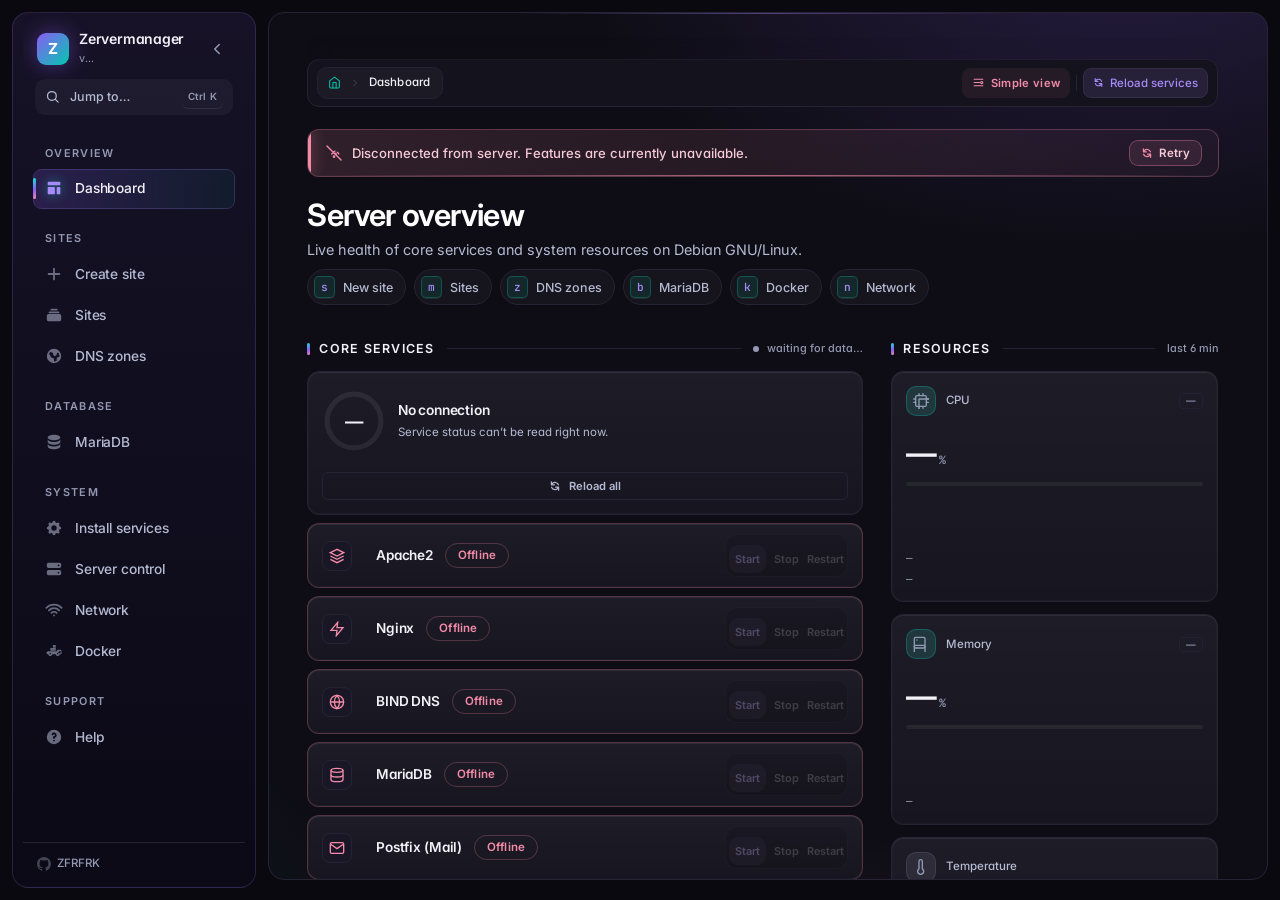
==== commit 5fcd358b: "Revert Go port: remove zervermanager-go/ and go CI workflow; update zervermanager.py and web_config" ====
--- a/web_config/index.html
+++ b/web_config/index.html
@@ -1,1688 +1,1561 @@
-<!DOCTYPE html>
-<html lang="en">
-<head>
-    <meta charset="UTF-8">
-    <meta name="viewport" content="width=device-width, initial-scale=1.0">
-    <title>Zervermanager</title>
-    <link rel="preconnect" href="https://fonts.googleapis.com">
-    <link rel="preconnect" href="https://fonts.gstatic.com" crossorigin>
-    <link href="https://fonts.googleapis.com/css2?family=Inter:wght@300;400;500;600&family=JetBrains+Mono:wght@400;500&display=swap" rel="stylesheet">
-    <link rel="stylesheet" href="style.css?v=20">
-</head>
-<body>
-
-    <!-- ═══════════════════════════════════════
-         STARTUP SPLASH
-    ═══════════════════════════════════════ -->
-    <div id="startup-splash" aria-hidden="true">
-        <div class="splash-bg-grid"></div>
-        <div class="splash-orb splash-orb-1"></div>
-        <div class="splash-orb splash-orb-2"></div>
-
-        <!-- LEFT — brand panel -->
-        <div class="splash-left">
-            <div class="splash-mark">
-                <span class="splash-mark-letter">Z</span>
-                <div class="splash-mark-ring"></div>
-                <div class="splash-mark-ring splash-mark-ring-2"></div>
-            </div>
-
-            <div class="splash-wordmark">
-                <span class="splash-word">zerver<span class="splash-word-accent">manager</span></span>
-            </div>
-
-            <div class="splash-tagline">server management interface</div>
-
-            <div class="splash-dots">
-                <span class="splash-dot active" data-idx="0"></span>
-                <span class="splash-dot" data-idx="1"></span>
-                <span class="splash-dot" data-idx="2"></span>
-            </div>
-
-            <div class="splash-loader">
-                <div class="splash-loader-track">
-                    <div class="splash-loader-fill"></div>
-                </div>
-                <span class="splash-loader-label">initializing</span>
-            </div>
-
-            <div class="splash-version">v<span id="splash-ver">—</span></div>
-        </div>
-
-        <!-- RIGHT — Mai slideshow panel -->
-        <div class="splash-right">
-            <div class="splash-photos">
-                <img class="splash-photo active"  src="loading1.jpg"     alt="Loading 1">
-                <img class="splash-photo"          src="loading2.jpg"     alt="Loading 2">
-                <img class="splash-photo"          src="loading3.jpg"  alt="Loading 3">
-            </div>
-            <div class="splash-photo-overlay"></div>
-            <div class="splash-photo-caption">
-                <span class="splash-photo-name">Ouzuka Mai</span>
-            </div>
-        </div>
-    </div>
-
-    <div class="app-container">
-
-        <aside class="sidebar">
-            <div class="sidebar-header">
-                <div class="brand">
-                    <div class="brand-mark">Z</div>
-                    <div class="brand-info">
-                        <h1>zervermanager</h1>
-                        <p>v<span id="version">...</span></p>
-                    </div>
-                </div>
-                <button class="sidebar-toggle-btn" id="sidebar-toggle-btn" onclick="toggleSidebar()" title="Toggle Sidebar" aria-label="Toggle navigation sidebar" aria-expanded="true">
-                    <svg width="18" height="18" viewBox="0 0 24 24" fill="none" stroke="currentColor" stroke-width="2" stroke-linecap="round" stroke-linejoin="round"><polyline points="15 18 9 12 15 6"></polyline></svg>
-                </button>
-            </div>
-            <button type="button" class="sidebar-search" id="sidebar-search" title="Jump to… (Ctrl K)" aria-label="Open command palette">
-                <svg width="15" height="15" viewBox="0 0 24 24" fill="none" stroke="currentColor" stroke-width="2" stroke-linecap="round" stroke-linejoin="round" aria-hidden="true"><circle cx="11" cy="11" r="7"></circle><line x1="21" y1="21" x2="16.65" y2="16.65"></line></svg>
-                <span class="sidebar-search-label">Jump to…</span>
-                <kbd>Ctrl K</kbd>
-            </button>
-            <nav class="nav-menu">
-                <div class="nav-section">
-                    <div class="nav-section-title">Overview</div>
-                    <button class="nav-item active" data-page="dashboard" data-title="Dashboard" onclick="switchPage('dashboard')">
-                        <svg class="nav-icon" viewBox="0 0 20 20" fill="currentColor"><path d="M3 4a1 1 0 011-1h12a1 1 0 011 1v2a1 1 0 01-1 1H4a1 1 0 01-1-1V4zM3 10a1 1 0 011-1h6a1 1 0 011 1v6a1 1 0 01-1 1H4a1 1 0 01-1-1v-6zM14 9a1 1 0 00-1 1v6a1 1 0 001 1h2a1 1 0 001-1v-6a1 1 0 00-1-1h-2z"/></svg>
-                        <span class="nav-label">Dashboard</span>
-                    </button>
-                </div>
-                <div class="nav-section">
-                    <div class="nav-section-title">Sites</div>
-                    <button class="nav-item" data-page="makesite" data-title="Make Site" onclick="switchPage('makesite')">
-                        <svg class="nav-icon" viewBox="0 0 20 20" fill="currentColor"><path fill-rule="evenodd" d="M10 3a1 1 0 011 1v5h5a1 1 0 110 2h-5v5a1 1 0 11-2 0v-5H4a1 1 0 110-2h5V4a1 1 0 011-1z" clip-rule="evenodd"/></svg>
-                        <span class="nav-label">Make Site</span>
-                    </button>
-                    <button class="nav-item" data-page="managesites" data-title="Manage Sites" onclick="switchPage('managesites')">
-                        <svg class="nav-icon" viewBox="0 0 20 20" fill="currentColor"><path d="M7 3a1 1 0 000 2h6a1 1 0 100-2H7zM4 7a1 1 0 011-1h10a1 1 0 110 2H5a1 1 0 01-1-1zM2 11a2 2 0 012-2h12a2 2 0 012 2v4a2 2 0 01-2 2H4a2 2 0 01-2-2v-4z"/></svg>
-                        <span class="nav-label">Manage Sites</span>
-                    </button>
-                    <button class="nav-item" data-page="dns" data-title="DNS Zones" onclick="switchPage('dns')">
-                        <svg class="nav-icon" viewBox="0 0 20 20" fill="currentColor"><path fill-rule="evenodd" d="M10 18a8 8 0 100-16 8 8 0 000 16zM4.332 8.027a6.012 6.012 0 011.912-2.706C6.512 5.73 6.974 6 7.5 6A1.5 1.5 0 019 7.5V8a2 2 0 004 0 2 2 0 011.523-1.943A5.977 5.977 0 0116 10c0 .34-.028.675-.083 1H15a2 2 0 00-2 2v2.197A5.973 5.973 0 0110 16v-2a2 2 0 00-2-2 2 2 0 01-2-2 2 2 0 00-1.668-1.973z" clip-rule="evenodd"/></svg>
-                        <span class="nav-label">DNS Zones</span>
-                    </button>
-                </div>
-                <div class="nav-section">
-                    <div class="nav-section-title">Database</div>
-                    <button class="nav-item" data-page="mariadb" data-title="MariaDB" onclick="switchPage('mariadb')">
-                        <svg class="nav-icon" viewBox="0 0 20 20" fill="currentColor"><path d="M3 12v3c0 1.657 3.134 3 7 3s7-1.343 7-3v-3c0 1.657-3.134 3-7 3s-7-1.343-7-3z"/><path d="M3 7v3c0 1.657 3.134 3 7 3s7-1.343 7-3V7c0 1.657-3.134 3-7 3S3 8.657 3 7z"/><path d="M17 5c0 1.657-3.134 3-7 3S3 6.657 3 5s3.134-3 7-3 7 1.343 7 3z"/></svg>
-                        <span class="nav-label">MariaDB</span>
-                    </button>
-                </div>
-                <div class="nav-section">
-                    <div class="nav-section-title">System</div>
-                    <button class="nav-item" data-page="services" data-title="Install Services" onclick="switchPage('services')">
-                        <svg class="nav-icon" viewBox="0 0 20 20" fill="currentColor"><path fill-rule="evenodd" d="M11.49 3.17c-.38-1.56-2.6-1.56-2.98 0a1.532 1.532 0 01-2.286.948c-1.372-.836-2.942.734-2.106 2.106.54.886.061 2.042-.947 2.287-1.561.379-1.561 2.6 0 2.978a1.532 1.532 0 01.947 2.287c-.836 1.372.734 2.942 2.106 2.106a1.532 1.532 0 012.287.947c.379 1.561 2.6 1.561 2.978 0a1.533 1.533 0 012.287-.947c1.372.836 2.942-.734 2.106-2.106a1.533 1.533 0 01.947-2.287c1.561-.379 1.561-2.6 0-2.978a1.532 1.532 0 01-.947-2.287c.836-1.372-.734-2.942-2.106-2.106a1.532 1.532 0 01-2.287-.947zM10 13a3 3 0 100-6 3 3 0 000 6z" clip-rule="evenodd"/></svg>
-                        <span class="nav-label">Install Services</span>
-                    </button>
-                    <button class="nav-item" data-page="server" data-title="Server" onclick="switchPage('server')">
-                        <svg class="nav-icon" viewBox="0 0 20 20" fill="currentColor"><path fill-rule="evenodd" d="M2 5a2 2 0 012-2h12a2 2 0 012 2v2a2 2 0 01-2 2H4a2 2 0 01-2-2V5zm14 1a1 1 0 11-2 0 1 1 0 012 0zM2 13a2 2 0 012-2h12a2 2 0 012 2v2a2 2 0 01-2 2H4a2 2 0 01-2-2v-2zm14 1a1 1 0 11-2 0 1 1 0 012 0z" clip-rule="evenodd"/></svg>
-                        <span class="nav-label">Server</span>
-                    </button>
-                    <button class="nav-item" data-page="network" data-title="Network" onclick="switchPage('network')">
-                        <svg class="nav-icon" viewBox="0 0 20 20" fill="currentColor"><path fill-rule="evenodd" d="M17.778 8.222c-4.296-4.296-11.26-4.296-15.556 0A1 1 0 01.808 6.808c5.076-5.077 13.308-5.077 18.384 0a1 1 0 01-1.414 1.414zM14.95 11.05a7 7 0 00-9.9 0 1 1 0 01-1.414-1.414 9 9 0 0112.728 0 1 1 0 01-1.414 1.414zM12.12 13.88a3 3 0 00-4.242 0 1 1 0 01-1.415-1.415 5 5 0 017.072 0 1 1 0 01-1.415 1.415zM9 16a1 1 0 112 0 1 1 0 01-2 0z" clip-rule="evenodd"/></svg>
-                        <span class="nav-label">Network</span>
-                    </button>
-                    <button class="nav-item" data-page="docker" data-title="Docker" onclick="switchPage('docker')">
-                        <svg class="nav-icon" viewBox="0 0 24 24" fill="currentColor"><path d="M22.61,12.75l-1.39-1.93a1,1,0,0,0-.81-.41H17.26a1,1,0,0,0-.79.38l-1.12,1.48H4a2,2,0,0,0-2,2v.22a2,2,0,0,0,2,2h.16a2.89,2.89,0,0,0,5.68,0h4.32a2.89,2.89,0,0,0,5.68,0H21a1,1,0,0,0,1-1v-2.5A1,1,0,0,0,22.61,12.75ZM7,16.5a1,1,0,1,1,1-1A1,1,0,0,1,7,16.5Zm10,0a1,1,0,1,1,1-1A1,1,0,0,1,17,16.5Zm3.08-1.5h-1a2.88,2.88,0,0,0-2.08-1.16v-.21h.77l1.1-1.45h2.15l1,.29ZM10,8H8a1,1,0,0,0-1,1v1.5a1,1,0,0,0,1,1h2a1,1,0,0,0,1-1V9A1,1,0,0,0,10,8Zm0,2H8.5V9.5H10ZM13.5,8h-2a1,1,0,0,0-1,1v1.5a1,1,0,0,0,1,1h2a1,1,0,0,0,1-1V9A1,1,0,0,0,13.5,8Zm0,2H12V9.5h1.5ZM13.5,4h-2a1,1,0,0,0-1,1V6.5a1,1,0,0,0,1,1h2a1,1,0,0,0,1-1V5A1,1,0,0,0,13.5,4Zm0,2H12V5.5h1.5Z"/></svg>
-                        <span class="nav-label">Docker</span>
-                    </button>
-                </div>
-                <div class="nav-section">
-                    <div class="nav-section-title">Support</div>
-                    <button class="nav-item" data-page="help" data-title="Help" onclick="switchPage('help')">
-                        <svg class="nav-icon" viewBox="0 0 20 20" fill="currentColor"><path fill-rule="evenodd" d="M18 10a8 8 0 11-16 0 8 8 0 0116 0zm-8-3a1 1 0 00-.867.5 1 1 0 11-1.731-1A3 3 0 0113 8a3.001 3.001 0 01-2 2.83V11a1 1 0 11-2 0v-1a1 1 0 011-1 1 1 0 100-2zm0 8a1 1 0 100-2 1 1 0 000 2z" clip-rule="evenodd"/></svg>
-                        <span class="nav-label">Help</span>
-                    </button>
-                </div>
-            </nav>
-            <div class="sidebar-footer">
-                <a href="https://github.com/ZFRFRK" target="_blank" class="github-link">
-                    <svg xmlns="http://www.w3.org/2000/svg" width="14" height="14" viewBox="0 0 24 24" fill="currentColor"><path d="M12 0C5.37 0 0 5.37 0 12c0 5.3 3.438 9.8 8.205 11.385.6.113.82-.258.82-.577 0-.285-.01-1.04-.015-2.04-3.338.724-4.042-1.61-4.042-1.61-.546-1.387-1.333-1.756-1.333-1.756-1.089-.745.083-.729.083-.729 1.205.084 1.84 1.236 1.84 1.236 1.07 1.835 2.809 1.305 3.495.998.108-.776.418-1.305.76-1.605-2.665-.3-5.466-1.332-5.466-5.93 0-1.31.465-2.38 1.235-3.22-.135-.303-.54-1.523.105-3.176 0 0 1.005-.322 3.3 1.23a11.52 11.52 0 0 1 3-.405c1.02.005 2.045.138 3 .405 2.28-1.552 3.285-1.23 3.285-1.23.645 1.653.24 2.873.12 3.176.765.84 1.23 1.91 1.23 3.22 0 4.61-2.805 5.625-5.475 5.92.42.36.81 1.096.81 2.22 0 1.605-.015 2.896-.015 3.286 0 .315.21.69.825.57C20.565 21.795 24 17.295 24 12c0-6.63-5.37-12-12-12z"/></svg>
-                    ZFRFRK
-                </a>
-                <button class="zm-logout-btn" onclick="zmLogout()" title="Sign out" aria-label="Sign out">
-                    <svg width="13" height="13" viewBox="0 0 24 24" fill="none" stroke="currentColor" stroke-width="2" stroke-linecap="round" stroke-linejoin="round"><path d="M9 21H5a2 2 0 0 1-2-2V5a2 2 0 0 1 2-2h4"/><polyline points="16 17 21 12 16 7"/><line x1="21" y1="12" x2="9" y2="12"/></svg>
-                    <span id="zm-actor-badge">admin</span>
-                </button>
-            </div>
-        </aside>
-
-        <!-- Main Content -->
-        <main class="main-content">
-
-
-            <!-- ── Persistent Waybar Top Bar ── -->
-            <div class="top-bar waybar" id="top-bar">
-                <div class="waybar-left">
-                    <!-- Collapsed sidebar expand button -->
-                    <button class="top-bar-sidebar-btn hidden" id="top-bar-expand-btn" onclick="toggleSidebar()" title="Expand sidebar" aria-label="Expand sidebar">
-                        <svg width="14" height="14" viewBox="0 0 24 24" fill="none" stroke="currentColor" stroke-width="2" stroke-linecap="round" stroke-linejoin="round"><polyline points="9 18 15 12 9 6"></polyline></svg>
-                    </button>
-                    <!-- Breadcrumb: the "active window" module -->
-                    <div class="breadcrumb" id="breadcrumb" aria-label="Breadcrumb">
-                        <svg class="breadcrumb-home" width="13" height="13" viewBox="0 0 24 24" fill="none" stroke="currentColor" stroke-width="2" stroke-linecap="round" stroke-linejoin="round"><path d="M3 9l9-7 9 7v11a2 2 0 0 1-2 2H5a2 2 0 0 1-2-2z"></path><polyline points="9 22 9 12 15 12 15 22"></polyline></svg>
-                        <svg class="breadcrumb-sep" width="12" height="12" viewBox="0 0 24 24" fill="none" stroke="currentColor" stroke-width="2"><polyline points="9 18 15 12 9 6"></polyline></svg>
-                        <div id="breadcrumb-trail"><span class="breadcrumb-item">Dashboard</span></div>
-                    </div>
-                </div>
-                <div class="top-bar-services waybar-center">
-                    <span class="top-bar-svc" id="tb-apache2"><span class="svc-pip"></span><span class="svc-txt">apache2</span></span>
-                    <span class="top-bar-svc" id="tb-nginx"><span class="svc-pip"></span><span class="svc-txt">nginx</span></span>
-                    <span class="top-bar-svc" id="tb-bind9"><span class="svc-pip"></span><span class="svc-txt">bind9</span></span>
-                    <span class="top-bar-svc" id="tb-mariadb"><span class="svc-pip"></span><span class="svc-txt">mariadb</span></span>
-                    <span class="top-bar-svc" id="tb-postfix"><span class="svc-pip"></span><span class="svc-txt">postfix</span></span>
-                    <span class="top-bar-svc" id="tb-ufw"><span class="svc-pip"></span><span class="svc-txt">ufw</span></span>
-                </div>
-                <div class="top-bar-actions waybar-right">
-                    <!-- Clock module -->
-                    <div class="waybar-clock" id="waybar-clock" aria-label="Local time"><span class="clock-date"></span><span class="clock-time"></span></div>
-                    <div class="top-bar-divider waybar-clock-div"></div>
-
-                    <!-- Goldfish Mode Toggle -->
-                    <button class="top-bar-btn" id="goldfish-btn" onclick="toggleGoldfishMode()" title="Goldfish Mode — simplify all forms">
-                        <span class="goldfish-icon" aria-hidden="true">🐟</span>
-                        <span class="goldfish-label">Simple</span>
-                    </button>
-                    <div class="top-bar-divider"></div>
-                    <button class="top-bar-btn accent" id="tb-reload-btn" onclick="topBarReloadAll()" title="Reload all services [r]">
-                        <svg width="11" height="11" viewBox="0 0 20 20" fill="currentColor"><path fill-rule="evenodd" d="M4 2a1 1 0 011 1v2.101a7.002 7.002 0 0111.601 2.566 1 1 0 11-1.885.666A5.002 5.002 0 005.999 7H9a1 1 0 010 2H4a1 1 0 01-1-1V3a1 1 0 011-1zm.008 9.057a1 1 0 011.276.61A5.002 5.002 0 0014.001 13H11a1 1 0 110-2h5a1 1 0 011 1v5a1 1 0 11-2 0v-2.101a7.002 7.002 0 01-11.601-2.566 1 1 0 01.61-1.276z" clip-rule="evenodd"/></svg>
-                        <span>Reload</span>
-                        <kbd class="waybar-kbd">r</kbd>
-                    </button>
-                </div>
-            </div>
-
-            <!-- ── Offline Banner ── -->
-            <div id="offline-banner" class="offline-banner hidden" role="alert">
-                <svg width="16" height="16" viewBox="0 0 24 24" fill="none" stroke="currentColor" stroke-width="2" stroke-linecap="round" stroke-linejoin="round" aria-hidden="true"><path d="M10.6 10.6a9 9 0 0 1 2.8-1.5M16.9 10.9a9 9 0 0 1 2.3 2.5M1.4 1.4l21.2 21.2M8.5 13.5a5 5 0 0 1 7 0M12 18.5a1 1 0 1 0 0-2 1 1 0 0 0 0 2z"></path></svg>
-                <span class="offline-banner-text">Disconnected from server. Features are currently unavailable.</span>
-                <button type="button" class="offline-retry" id="offline-retry">
-                    <svg width="12" height="12" viewBox="0 0 20 20" fill="currentColor" aria-hidden="true"><path fill-rule="evenodd" d="M4 2a1 1 0 011 1v2.101a7.002 7.002 0 0111.601 2.566 1 1 0 11-1.885.666A5.002 5.002 0 005.999 7H9a1 1 0 010 2H4a1 1 0 01-1-1V3a1 1 0 011-1zm.008 9.057a1 1 0 011.276.61A5.002 5.002 0 0014.001 13H11a1 1 0 110-2h5a1 1 0 011 1v5a1 1 0 11-2 0v-2.101a7.002 7.002 0 01-11.601-2.566 1 1 0 01.61-1.276z" clip-rule="evenodd"/></svg>
-                    <span>Retry</span>
-                </button>
-            </div>
-
-            <!-- Reload All mini-terminal (hidden by default, expands on use) -->
-            <div id="reload-term" class="terminal" style="margin-bottom:16px;margin-top:-12px"></div>
-
-            <section id="page-dashboard" class="page-section active">
-                <div class="page-header dashboard-header">
-                    <div class="page-header-text">
-                        <h2>System Status</h2>
-                        <p>Overview of core services on <span id="os-val">Debian GNU/Linux</span>.</p>
-                    </div>
-                    <!-- Server Resources Usage Viewer (Pills) -->
-                    <div class="server-resources-bar" id="server-resources-bar" role="region" aria-label="Server Resources">
-                        <!-- RAM Usage -->
-                        <div class="res-pill" id="pill-ram" title="RAM Usage">
-                            <span class="res-pill-icon" aria-hidden="true">
-                                <svg width="13" height="13" viewBox="0 0 24 24" fill="none" stroke="currentColor" stroke-width="2" stroke-linecap="round" stroke-linejoin="round"><rect x="2" y="2" width="20" height="8" rx="2" ry="2"></rect><rect x="2" y="14" width="20" height="8" rx="2" ry="2"></rect><line x1="6" y1="6" x2="6.01" y2="6"></line><line x1="6" y1="18" x2="6.01" y2="18"></line></svg>
-                            </span>
-                            <span class="res-pill-label">RAM</span>
-                            <span class="res-pill-val" id="pill-ram-val">—</span>
-                            <span class="res-pip" id="pill-ram-pip"></span>
-                        </div>
-
-                        <!-- CPU Usage -->
-                        <div class="res-pill" id="pill-cpu" title="CPU Usage">
-                            <span class="res-pill-icon" aria-hidden="true">
-                                <svg width="13" height="13" viewBox="0 0 24 24" fill="none" stroke="currentColor" stroke-width="2" stroke-linecap="round" stroke-linejoin="round"><rect x="4" y="4" width="16" height="16" rx="2"></rect><rect x="9" y="9" width="6" height="6"></rect><line x1="9" y1="1" x2="9" y2="4"></line><line x1="15" y1="1" x2="15" y2="4"></line><line x1="9" y1="20" x2="9" y2="23"></line><line x1="15" y1="20" x2="15" y2="23"></line><line x1="20" y1="9" x2="23" y2="9"></line><line x1="20" y1="14" x2="23" y2="14"></line><line x1="1" y1="9" x2="4" y2="9"></line><line x1="1" y1="14" x2="4" y2="14"></line></svg>
-                            </span>
-                            <span class="res-pill-label">CPU</span>
-                            <span class="res-pill-val" id="pill-cpu-val">—</span>
-                            <span class="res-pip" id="pill-cpu-pip"></span>
-                        </div>
-
-                        <!-- CPU Temperature -->
-                        <div class="res-pill" id="pill-temp" title="CPU Temperature">
-                            <span class="res-pill-icon" aria-hidden="true">
-                                <svg width="13" height="13" viewBox="0 0 24 24" fill="none" stroke="currentColor" stroke-width="2" stroke-linecap="round" stroke-linejoin="round"><path d="M14 14.76V3.5a2.5 2.5 0 0 0-5 0v11.26a4.5 4.5 0 1 0 5 0z"></path></svg>
-                            </span>
-                            <span class="res-pill-label">TEMP</span>
-                            <span class="res-pill-val" id="pill-temp-val">—</span>
-                            <span class="res-pip" id="pill-temp-pip"></span>
-                        </div>
-
-                        <!-- Uptime -->
-                        <div class="res-pill" id="pill-uptime" title="System Uptime">
-                            <span class="res-pill-icon" aria-hidden="true">
-                                <svg width="13" height="13" viewBox="0 0 24 24" fill="none" stroke="currentColor" stroke-width="2" stroke-linecap="round" stroke-linejoin="round"><circle cx="12" cy="12" r="10"></circle><polyline points="12 6 12 12 16 14"></polyline></svg>
-                            </span>
-                            <span class="res-pill-label">UPTIME</span>
-                            <span class="res-pill-val" id="pill-uptime-val">—</span>
-                            <span class="res-pip is-normal" id="pill-uptime-pip"></span>
-                        </div>
-                    </div>
-                </div>
-                
-                <div class="fx-section-head">
-                    <h3>Services</h3>
-                    <span class="fx-rule"></span>
-                    <span class="fx-updated" id="fx-updated"><i class="fx-beat"></i><span>waiting for data…</span></span>
-                </div>
-                <div class="status-grid">
-                    <!-- Apache2 -->
-                    <div class="status-box status-box-clickable" onclick="switchPage('server')" title="Go to Server Management">
-                        <div class="status-box-header">
-                            <div class="status-icon"><svg width="20" height="20" viewBox="0 0 24 24" fill="none" stroke="currentColor" stroke-width="2"><polygon points="12 2 2 7 12 12 22 7 12 2"></polygon><polyline points="2 17 12 22 22 17"></polyline><polyline points="2 12 12 17 22 12"></polyline></svg></div>
-                            <div class="svc-dot-wrap"><div class="svc-dot"></div></div>
-                        </div>
-                        <div class="status-box-body">
-                            <span class="status-label">Apache2</span>
-                            <span id="apache2-val" class="badge badge-lg">Loading...</span>
-                        </div>
-                        <div class="status-box-actions" onclick="event.stopPropagation()">
-                            <button class="btn-sm" onclick="quickServiceAction('apache2', 'start')">Start</button>
-                            <button class="btn-sm" onclick="quickServiceAction('apache2', 'stop')">Stop</button>
-                            <button class="btn-sm" onclick="quickServiceAction('apache2', 'restart')">Restart</button>
-                        </div>
-                    </div>
-                    
-                    <!-- Nginx -->
-                    <div class="status-box status-box-clickable" onclick="switchPage('server')" title="Go to Server Management">
-                        <div class="status-box-header">
-                            <div class="status-icon"><svg width="20" height="20" viewBox="0 0 24 24" fill="none" stroke="currentColor" stroke-width="2"><polygon points="13 2 3 14 12 14 11 22 21 10 12 10 13 2"></polygon></svg></div>
-                            <div class="svc-dot-wrap"><div class="svc-dot"></div></div>
-                        </div>
-                        <div class="status-box-body">
-                            <span class="status-label">Nginx</span>
-                            <span id="nginx-val" class="badge badge-lg">Loading...</span>
-                        </div>
-                        <div class="status-box-actions" onclick="event.stopPropagation()">
-                            <button class="btn-sm" onclick="quickServiceAction('nginx', 'start')">Start</button>
-                            <button class="btn-sm" onclick="quickServiceAction('nginx', 'stop')">Stop</button>
-                            <button class="btn-sm" onclick="quickServiceAction('nginx', 'restart')">Restart</button>
-                        </div>
-                    </div>
-                    
-                    <!-- BIND9 -->
-                    <div class="status-box status-box-clickable" onclick="switchPage('dns')" title="Go to DNS Management">
-                        <div class="status-box-header">
-                            <div class="status-icon"><svg width="20" height="20" viewBox="0 0 24 24" fill="none" stroke="currentColor" stroke-width="2"><circle cx="12" cy="12" r="10"></circle><line x1="2" y1="12" x2="22" y2="12"></line><path d="M12 2a15.3 15.3 0 0 1 4 10 15.3 15.3 0 0 1-4 10 15.3 15.3 0 0 1-4-10 15.3 15.3 0 0 1 4-10z"></path></svg></div>
-                            <div class="svc-dot-wrap"><div class="svc-dot"></div></div>
-                        </div>
-                        <div class="status-box-body">
-                            <span class="status-label">BIND9 DNS</span>
-                            <span id="bind9-val" class="badge badge-lg">Loading...</span>
-                        </div>
-                        <div class="status-box-actions" onclick="event.stopPropagation()">
-                            <button class="btn-sm" onclick="quickServiceAction('bind9', 'start')">Start</button>
-                            <button class="btn-sm" onclick="quickServiceAction('bind9', 'stop')">Stop</button>
-                            <button class="btn-sm" onclick="quickServiceAction('bind9', 'restart')">Restart</button>
-                        </div>
-                    </div>
-                    
-                    <!-- MariaDB -->
-                    <div class="status-box status-box-clickable" onclick="switchPage('mariadb')" title="Go to MariaDB Management">
-                        <div class="status-box-header">
-                            <div class="status-icon"><svg width="20" height="20" viewBox="0 0 24 24" fill="none" stroke="currentColor" stroke-width="2"><ellipse cx="12" cy="5" rx="9" ry="3"></ellipse><path d="M21 12c0 1.66-4 3-9 3s-9-1.34-9-3"></path><path d="M3 5v14c0 1.66 4 3 9 3s9-1.34 9-3V5"></path></svg></div>
-                            <div class="svc-dot-wrap"><div class="svc-dot"></div></div>
-                        </div>
-                        <div class="status-box-body">
-                            <span class="status-label">MariaDB</span>
-                            <span id="mariadb-val" class="badge badge-lg">Loading...</span>
-                        </div>
-                        <div class="status-box-actions" onclick="event.stopPropagation()">
-                            <button class="btn-sm" onclick="quickServiceAction('mariadb', 'start')">Start</button>
-                            <button class="btn-sm" onclick="quickServiceAction('mariadb', 'stop')">Stop</button>
-                            <button class="btn-sm" onclick="quickServiceAction('mariadb', 'restart')">Restart</button>
-                        </div>
-                    </div>
-                    
-                    <!-- Postfix -->
-                    <div class="status-box status-box-clickable" onclick="switchPage('services')" title="Go to Services Management">
-                        <div class="status-box-header">
-                            <div class="status-icon"><svg width="20" height="20" viewBox="0 0 24 24" fill="none" stroke="currentColor" stroke-width="2"><path d="M4 4h16c1.1 0 2 .9 2 2v12c0 1.1-.9 2-2 2H4c-1.1 0-2-.9-2-2V6c0-1.1.9-2 2-2z"></path><polyline points="22,6 12,13 2,6"></polyline></svg></div>
-                            <div class="svc-dot-wrap"><div class="svc-dot"></div></div>
-                        </div>
-                        <div class="status-box-body">
-                            <span class="status-label">Postfix (Mail)</span>
-                            <span id="postfix-val" class="badge badge-lg">Loading...</span>
-                        </div>
-                        <div class="status-box-actions" onclick="event.stopPropagation()">
-                            <button class="btn-sm" onclick="quickServiceAction('postfix', 'start')">Start</button>
-                            <button class="btn-sm" onclick="quickServiceAction('postfix', 'stop')">Stop</button>
-                            <button class="btn-sm" onclick="quickServiceAction('postfix', 'restart')">Restart</button>
-                        </div>
-                    </div>
-
-                    <!-- Dovecot -->
-                    <div class="status-box">
-                        <div class="status-box-header">
-                            <div class="status-icon"><svg width="20" height="20" viewBox="0 0 24 24" fill="none" stroke="currentColor" stroke-width="2"><path d="M4 4h16c1.1 0 2 .9 2 2v12c0 1.1-.9 2-2 2H4c-1.1 0-2-.9-2-2V6c0-1.1.9-2 2-2z"></path><polyline points="22,6 12,13 2,6"></polyline></svg></div>
-                            <div class="svc-dot-wrap"><div class="svc-dot"></div></div>
-                        </div>
-                        <div class="status-box-body">
-                            <span class="status-label">Dovecot (Mail)</span>
-                            <span id="dovecot-val" class="badge badge-lg">Loading...</span>
-                        </div>
-                        <div class="status-box-actions" onclick="event.stopPropagation()">
-                            <button class="btn-sm" onclick="quickServiceAction('dovecot', 'start')">Start</button>
-                            <button class="btn-sm" onclick="quickServiceAction('dovecot', 'stop')">Stop</button>
-                            <button class="btn-sm" onclick="quickServiceAction('dovecot', 'restart')">Restart</button>
-                        </div>
-                    </div>
-                    
-                    <!-- UFW -->
-                    <div class="status-box status-box-clickable" onclick="switchPage('network')" title="Go to Network Management">
-                        <div class="status-box-header">
-                            <div class="status-icon"><svg width="20" height="20" viewBox="0 0 24 24" fill="none" stroke="currentColor" stroke-width="2"><path d="M12 22s8-4 8-10V5l-8-3-8 3v7c0 6 8 10 8 10z"></path></svg></div>
-                            <div class="svc-dot-wrap"><div class="svc-dot"></div></div>
-                        </div>
-                        <div class="status-box-body">
-                            <span class="status-label">UFW Firewall</span>
-                            <span id="ufw-val" class="badge badge-lg">Loading...</span>
-                        </div>
-                        <div class="status-box-actions" onclick="event.stopPropagation()">
-                            <button class="btn-sm" onclick="quickServiceAction('ufw', 'enable')">Enable</button>
-                            <button class="btn-sm" onclick="quickServiceAction('ufw', 'disable')">Disable</button>
-                            <button class="btn-sm" onclick="quickServiceAction('ufw', 'reload')">Reload</button>
-                        </div>
-                    </div>
-                </div>
-
-                <div class="fx-section-head fx-section-head--system">
-                    <h3>System</h3>
-                    <span class="fx-rule"></span>
-                    <span class="fx-updated fx-updated--hint">last 6 min</span>
-                </div>
-                <div class="fx-metrics" id="fx-metrics">
-                    <article class="fx-metric" id="fx-m-cpu">
-                        <header class="fx-metric-head">
-                            <span class="fx-metric-ico" aria-hidden="true"><svg width="16" height="16" viewBox="0 0 24 24" fill="none" stroke="currentColor" stroke-width="2" stroke-linecap="round" stroke-linejoin="round"><rect x="4" y="4" width="16" height="16" rx="2"></rect><rect x="9" y="9" width="16" height="16"></rect><line x1="9" y1="1" x2="9" y2="4"></line><line x1="15" y1="1" x2="15" y2="4"></line><line x1="9" y1="20" x2="9" y2="23"></line><line x1="15" y1="20" x2="15" y2="23"></line><line x1="20" y1="9" x2="23" y2="9"></line><line x1="20" y1="14" x2="23" y2="14"></line><line x1="1" y1="9" x2="4" y2="9"></line><line x1="1" y1="14" x2="4" y2="14"></line></svg></span>
-                            <span class="fx-metric-name">CPU</span>
-                            <span class="metric-state-pill" id="metric-cpu-state">—</span>
-                        </header>
-                        <div class="fx-metric-main"><b id="metric-cpu-val">—</b><span class="fx-unit">%</span></div>
-                        <div class="fx-meter"><i id="metric-cpu-bar"></i></div>
-                        <svg class="fx-spark" data-spark="cpu" viewBox="0 0 120 40" preserveAspectRatio="none" aria-hidden="true"></svg>
-                        <footer class="fx-metric-foot"><span id="metric-cpu-cores">—</span><span id="metric-cpu-load">—</span></footer>
-                    </article>
-                    <article class="fx-metric" id="fx-m-ram">
-                        <header class="fx-metric-head">
-                            <span class="fx-metric-ico" aria-hidden="true"><svg width="16" height="16" viewBox="0 0 24 24" fill="none" stroke="currentColor" stroke-width="2" stroke-linecap="round" stroke-linejoin="round"><rect x="2" y="2" width="16" height="16" rx="2" ry="2"></rect><rect x="2" y="14" width="16" height="16" rx="2" ry="2"></rect><line x1="6" y1="6" x2="6.01" y2="6"></line><line x1="6" y1="18" x2="6.01" y2="18"></line></svg></span>
-                            <span class="fx-metric-name">Memory</span>
-                            <span class="metric-state-pill" id="metric-ram-state">—</span>
-                        </header>
-                        <div class="fx-metric-main"><b id="metric-ram-val">—</b><span class="fx-unit">%</span></div>
-                        <div class="fx-meter"><i id="metric-ram-bar"></i></div>
-                        <svg class="fx-spark" data-spark="ram" viewBox="0 0 120 40" preserveAspectRatio="none" aria-hidden="true"></svg>
-                        <footer class="fx-metric-foot"><span id="metric-ram-extra">—</span></footer>
-                    </article>
-                    <article class="fx-metric" id="fx-m-temp">
-                        <header class="fx-metric-head">
-                            <span class="fx-metric-ico" aria-hidden="true"><svg width="16" height="16" viewBox="0 0 24 24" fill="none" stroke="currentColor" stroke-width="2" stroke-linecap="round" stroke-linejoin="round"><path d="M14 14.76V3.5a2.5 2.5 0 0 0-5 0v11.26a4.5 4.5 0 1 0 5 0z"></path></svg></span>
-                            <span class="fx-metric-name">Temperature</span>
-                            <span class="metric-state-pill" id="fx-temp-state">—</span>
-                        </header>
-                        <div class="fx-metric-main"><b id="fx-temp-val">—</b><span class="fx-unit" id="fx-temp-unit">°C</span></div>
-                        <div class="fx-meter"><i id="fx-temp-bar"></i></div>
-                        <footer class="fx-metric-foot"><span id="fx-temp-note">Waiting for sensor…</span></footer>
-                    </article>
-                    <article class="fx-metric" id="fx-m-uptime">
-                        <header class="fx-metric-head">
-                            <span class="fx-metric-ico" aria-hidden="true"><svg width="16" height="16" viewBox="0 0 24 24" fill="none" stroke="currentColor" stroke-width="2" stroke-linecap="round" stroke-linejoin="round"><circle cx="12" cy="12" r="10"></circle><polyline points="12 6 12 12 16 14"></polyline></svg></span>
-                            <span class="fx-metric-name">Uptime</span>
-
-                        </header>
-                        <div class="fx-metric-main fx-metric-main--text"><b id="metric-uptime-val">—</b></div>
-                        <footer class="fx-metric-foot fx-metric-foot--stack"><span id="metric-uptime-boot">—</span><span id="metric-uptime-extra"></span></footer>
-                    </article>
-                </div>
-            </section>
-
-            <!-- Make Site Page -->
-            <section id="page-makesite" class="page-section">
-                <div class="page-header">
-                    <h2>Make Site</h2>
-                    <p>Automate creation of vhosts, databases, and DNS zones.</p>
-                </div>
-
-                <div class="card">
-                    <div class="card-split">
-                    <div class="card-split-form">
-                    <div class="content-tabs">
-                        <button class="content-tab-btn active" data-tab="lamp" onclick="switchTab('makesite', 'lamp')">Apache + PHP + DB</button>
-                        <button class="content-tab-btn" data-tab="lemp" onclick="switchTab('makesite', 'lemp')">Nginx + PHP + DB</button>
-                        <button class="content-tab-btn" data-tab="wordpress" onclick="switchTab('makesite', 'wordpress')">WordPress</button>
-                        <button class="content-tab-btn" data-tab="static" onclick="switchTab('makesite', 'static')">HTML / Static</button>
-                        <button class="content-tab-btn" data-tab="proxy" onclick="switchTab('makesite', 'proxy')">Reverse Proxy</button>
-                    </div>
-                    <div class="tab-desc-group">
-                        <p class="tab-desc active" data-tab="lamp">Creates an Apache virtual host with PHP support and a MariaDB database.</p>
-                        <p class="tab-desc" data-tab="lemp">Creates an Nginx server block with PHP-FPM and a MariaDB database.</p>
-                        <p class="tab-desc" data-tab="wordpress">Full WordPress installation with your choice of Apache or Nginx.</p>
-                        <p class="tab-desc" data-tab="static">Serves static HTML/CSS/JS files — no database, no PHP.</p>
-                        <p class="tab-desc" data-tab="proxy">Routes a domain to a backend application running on another port.</p>
-                    </div>
-
-                    <!-- LAMP -->
-                    <div id="tab-makesite-lamp" class="tab-pane active">
-                        <form onsubmit="submitApiForm(event, '/api/makesite/lamp', 'makesite-term')">
-                            <div class="form-group">
-                                <label>Domain Name</label>
-                                <input type="text" class="form-control" name="domain" required>
-                            </div>
-                            <div class="form-group">
-                                <label>Database Password</label>
-                                <input type="password" class="form-control" name="db_pass" required>
-                            </div>
-
-                            <details class="form-details">
-                                <summary>Database Settings</summary>
-                                <div class="form-details-body">
-                                    <div class="form-group">
-                                        <label>Database Name <span class="label-hint">— optional, defaults to domain prefix</span></label>
-                                        <input type="text" class="form-control" name="db_name" placeholder="e.g. mysite_db">
-                                    </div>
-                                    <div class="form-group">
-                                        <label>Database User <span class="label-hint">— optional, defaults to domain prefix + _user</span></label>
-                                        <input type="text" class="form-control" name="db_user" placeholder="e.g. mysite_user">
-                                    </div>
-                                </div>
-                            </details>
-
-                            <details class="form-details">
-                                <summary>SSL &amp; Server</summary>
-                                <div class="form-details-body">
-                                    <div class="form-group" id="lamp-ip">
-                                        <label>Server IP
-                                            <span class="label-badge label-badge-auto">auto-dns</span>
-                                            <span class="label-hint">— leave blank to use current server IP</span>
-                                        </label>
-                                        <input type="text" class="form-control" name="ip" placeholder="e.g. 192.168.1.10">
-                                    </div>
-                                    <div class="form-group">
-                                        <label>SSL Options</label>
-                                        <select class="form-control" name="ssl" onchange="document.getElementById('lamp-le-email').classList.toggle('hidden', this.value !== '4')" required>
-                                            <option value="1">HTTP Only</option>
-                                            <option value="2">HTTPS (Self-Signed)</option>
-                                            <option value="4">HTTPS (Let's Encrypt Automated)</option>
-                                        </select>
-                                    </div>
-                                    <div class="form-group hidden" id="lamp-le-email">
-                                        <label>Let's Encrypt Admin Email</label>
-                                        <input type="email" class="form-control" name="le_email" placeholder="admin@example.com">
-                                    </div>
-                                    <div class="form-group">
-                                        <label>Document Root <span class="label-hint">— optional, defaults to /var/www/domain</span></label>
-                                        <input type="text" class="form-control" name="docroot" placeholder="e.g. /var/www/mysite">
-                                    </div>
-                                </div>
-                            </details>
-
-                            <details class="form-details">
-                                <summary>Advanced</summary>
-                                <div class="form-details-body">
-                                    <div class="form-group">
-                                        <label class="checkbox-label">
-                                            <input type="checkbox" name="use_site_files" onchange="document.getElementById('lamp-sitepath').classList.toggle('hidden', !this.checked)"> Use existing site files
-                                        </label>
-                                    </div>
-                                    <div class="form-group hidden" id="lamp-sitepath">
-                                        <label>Path to existing site files <span class="label-hint">— server-side path</span></label>
-                                        <div class="drop-zone" id="lamp-dropzone">
-                                            <svg width="24" height="24" viewBox="0 0 24 24" fill="none" stroke="currentColor" stroke-width="2" stroke-linecap="round" stroke-linejoin="round" style="margin-bottom:8px;opacity:0.7;"><path d="M21 15v4a2 2 0 0 1-2 2H5a2 2 0 0 1-2-2v-4"></path><polyline points="17 8 12 3 7 8"></polyline><line x1="12" y1="3" x2="12" y2="15"></line></svg><br>
-                                            Drag and drop your site's .zip file here<br>
-                                            <span style="font-size:0.75rem;opacity:0.6;">(or enter the server-side path below)</span>
-                                        </div>
-                                        <input type="text" class="form-control" name="site_files_path" id="lamp-sitepath-input" placeholder="e.g. /home/user/mysite">
-                                    </div>
-                                    <div class="form-group">
-                                        <label class="checkbox-label">
-                                            <input type="checkbox" name="import_sql" onchange="document.getElementById('lamp-sqlpath').classList.toggle('hidden', !this.checked)"> Import existing SQL database dump
-                                        </label>
-                                    </div>
-                                    <div class="form-group hidden" id="lamp-sqlpath">
-                                        <label>SQL file path <span class="label-hint">— full path or filename inside docroot</span></label>
-                                        <input type="text" class="form-control" name="sql_path" placeholder="e.g. /home/user/backup.sql">
-                                    </div>
-                                </div>
-                            </details>
-
-                            <div class="btn-row">
-                                <button type="submit" class="btn btn-primary">Create Site</button>
-                            </div>
-                        </form>
-                    </div>
-
-                    <!-- LEMP -->
-                    <div id="tab-makesite-lemp" class="tab-pane">
-                        <form onsubmit="submitApiForm(event, '/api/makesite/lemp', 'makesite-term')">
-                            <div class="form-group">
-                                <label>Domain Name</label>
-                                <input type="text" class="form-control" name="domain" required>
-                            </div>
-                            <div class="form-group">
-                                <label>Database Password</label>
-                                <input type="password" class="form-control" name="db_pass" required>
-                            </div>
-
-                            <details class="form-details">
-                                <summary>Database Settings</summary>
-                                <div class="form-details-body">
-                                    <div class="form-group">
-                                        <label>Database Name <span class="label-hint">— optional, defaults to domain prefix</span></label>
-                                        <input type="text" class="form-control" name="db_name" placeholder="e.g. mysite_db">
-                                    </div>
-                                    <div class="form-group">
-                                        <label>Database User <span class="label-hint">— optional, defaults to domain prefix + _user</span></label>
-                                        <input type="text" class="form-control" name="db_user" placeholder="e.g. mysite_user">
-                                    </div>
-                                </div>
-                            </details>
-
-                            <details class="form-details">
-                                <summary>SSL &amp; Server</summary>
-                                <div class="form-details-body">
-                                    <div class="form-group" id="lemp-ip">
-                                        <label>Server IP
-                                            <span class="label-badge label-badge-auto">auto-dns</span>
-                                            <span class="label-hint">— leave blank to use current server IP</span>
-                                        </label>
-                                        <input type="text" class="form-control" name="ip" placeholder="e.g. 192.168.1.10">
-                                    </div>
-                                    <div class="form-group">
-                                        <label>SSL Options</label>
-                                        <select class="form-control" name="ssl" onchange="document.getElementById('lemp-le-email').classList.toggle('hidden', this.value !== '4')" required>
-                                            <option value="1">HTTP Only</option>
-                                            <option value="2">HTTPS (Self-Signed)</option>
-                                            <option value="4">HTTPS (Let's Encrypt Automated)</option>
-                                        </select>
-                                    </div>
-                                    <div class="form-group hidden" id="lemp-le-email">
-                                        <label>Let's Encrypt Admin Email</label>
-                                        <input type="email" class="form-control" name="le_email" placeholder="admin@example.com">
-                                    </div>
-                                    <div class="form-group">
-                                        <label>Document Root <span class="label-hint">— optional, defaults to /var/www/domain</span></label>
-                                        <input type="text" class="form-control" name="docroot" placeholder="e.g. /var/www/mysite">
-                                    </div>
-                                </div>
-                            </details>
-
-                            <details class="form-details">
-                                <summary>Advanced</summary>
-                                <div class="form-details-body">
-                                    <div class="form-group">
-                                        <label class="checkbox-label">
-                                            <input type="checkbox" name="use_site_files" onchange="document.getElementById('lemp-sitepath').classList.toggle('hidden', !this.checked)"> Use existing site files
-                                        </label>
-                                    </div>
-                                    <div class="form-group hidden" id="lemp-sitepath">
-                                        <label>Path to existing site files <span class="label-hint">— server-side path</span></label>
-                                        <div class="drop-zone" id="lemp-dropzone">
-                                            <svg width="24" height="24" viewBox="0 0 24 24" fill="none" stroke="currentColor" stroke-width="2" stroke-linecap="round" stroke-linejoin="round" style="margin-bottom:8px;opacity:0.7;"><path d="M21 15v4a2 2 0 0 1-2 2H5a2 2 0 0 1-2-2v-4"></path><polyline points="17 8 12 3 7 8"></polyline><line x1="12" y1="3" x2="12" y2="15"></line></svg><br>
-                                            Drag and drop your site's .zip file here<br>
-                                            <span style="font-size:0.75rem;opacity:0.6;">(or enter the server-side path below)</span>
-                                        </div>
-                                        <input type="text" class="form-control" name="site_files_path" id="lemp-sitepath-input" placeholder="e.g. /home/user/mysite">
-                                    </div>
-                                    <div class="form-group">
-                                        <label class="checkbox-label">
-                                            <input type="checkbox" name="import_sql" onchange="document.getElementById('lemp-sqlpath').classList.toggle('hidden', !this.checked)"> Import existing SQL database dump
-                                        </label>
-                                    </div>
-                                    <div class="form-group hidden" id="lemp-sqlpath">
-                                        <label>SQL file path <span class="label-hint">— full path or filename inside docroot</span></label>
-                                        <input type="text" class="form-control" name="sql_path" placeholder="e.g. /home/user/backup.sql">
-                                    </div>
-                                </div>
-                            </details>
-
-                            <div class="btn-row">
-                                <button type="submit" class="btn btn-primary">Create Site</button>
-                            </div>
-                        </form>
-                    </div>
-
-                    <!-- WordPress -->
-                    <div id="tab-makesite-wordpress" class="tab-pane">
-                        <form onsubmit="submitApiForm(event, '/api/makesite/wordpress', 'makesite-term')">
-                            <div class="form-group">
-                                <label>Web Server</label>
-                                <select class="form-control" name="server" required>
-                                    <option value="apache">Apache</option>
-                                    <option value="nginx">Nginx</option>
-                                </select>
-                            </div>
-                            <div class="form-group">
-                                <label>Domain Name</label>
-                                <input type="text" class="form-control" name="domain" required>
-                            </div>
-                            <div class="form-group" id="wp-ip">
-                                <label>Server IP
-                                    <span class="label-badge label-badge-auto">auto-dns</span>
-                                    <span class="label-hint">— leave blank to use current server IP</span>
-                                </label>
-                                <input type="text" class="form-control" name="ip" placeholder="e.g. 192.168.1.10">
-                            </div>
-                            <div class="form-group">
-                                <label>Database Password</label>
-                                <input type="password" class="form-control" name="db_pass" required>
-                            </div>
-                            <div class="btn-row">
-                                <button type="submit" class="btn btn-primary">Install WordPress</button>
-                            </div>
-                        </form>
-                    </div>
-
-                    <!-- Static (Full Site) -->
-                    <div id="tab-makesite-static" class="tab-pane">
-                        <form onsubmit="submitApiForm(event, '/api/makesite/static', 'makesite-term')">
-                            <div class="form-group">
-                                <label>Web Server</label>
-                                <select class="form-control" name="server" required>
-                                    <option value="apache">Apache</option>
-                                    <option value="nginx">Nginx</option>
-                                </select>
-                            </div>
-                            <div class="form-group">
-                                <label>Domain Name</label>
-                                <input type="text" class="form-control" name="domain" required>
-                            </div>
-                            <div class="form-group" id="static-ip">
-                                <label>Server IP
-                                    <span class="label-badge label-badge-auto">auto-dns</span>
-                                    <span class="label-hint">— leave blank to use current server IP</span>
-                                </label>
-                                <input type="text" class="form-control" name="ip" placeholder="e.g. 192.168.1.10">
-                            </div>
-                            <div class="form-group">
-                                <label>SSL Options</label>
-                                <select class="form-control" name="ssl" onchange="document.getElementById('static-certs').classList.toggle('hidden', this.value !== '3'); document.getElementById('static-le-email').classList.toggle('hidden', this.value !== '4');" required>
-                                    <option value="1">HTTP Only</option>
-                                    <option value="2">HTTPS (Self-Signed)</option>
-                                    <option value="3">HTTPS (Existing Cert)</option>
-                                    <option value="4">HTTPS (Let's Encrypt Automated)</option>
-                                </select>
-                            </div>
-                            <div class="form-group hidden" id="static-le-email">
-                                <label>Let's Encrypt Admin Email</label>
-                                <input type="email" class="form-control" name="le_email" placeholder="admin@example.com">
-                            </div>
-                            <div id="static-certs" class="hidden">
-                                <div class="form-group">
-                                    <label>Certificate Path</label>
-                                    <input type="text" class="form-control" name="cert_path" placeholder="/etc/ssl/mycert.crt">
-                                </div>
-                                <div class="form-group">
-                                    <label>Key Path</label>
-                                    <input type="text" class="form-control" name="key_path" placeholder="/etc/ssl/mycert.key">
-                                </div>
-                            </div>
-                            <div class="form-group">
-                                <label>Document Root <span class="label-hint">— optional, defaults to /var/www/domain</span></label>
-                                <input type="text" class="form-control" name="docroot" placeholder="Default: /var/www/domain.com">
-                            </div>
-                            <div class="form-section">Advanced</div>
-
-                            <div class="form-group">
-                                <label class="checkbox-label">
-                                    <input type="checkbox" name="use_site_files" onchange="document.getElementById('static-sitepath').classList.toggle('hidden', !this.checked)"> Use existing site files
-                                </label>
-                            </div>
-                            <div class="form-group hidden" id="static-sitepath">
-                                <label>Path to existing site files <span class="label-hint">— server-side path</span></label>
-                                <div class="drop-zone" id="static-dropzone">
-                                    <svg width="24" height="24" viewBox="0 0 24 24" fill="none" stroke="currentColor" stroke-width="2" stroke-linecap="round" stroke-linejoin="round" style="margin-bottom:8px;opacity:0.7;"><path d="M21 15v4a2 2 0 0 1-2 2H5a2 2 0 0 1-2-2v-4"></path><polyline points="17 8 12 3 7 8"></polyline><line x1="12" y1="3" x2="12" y2="15"></line></svg><br>
-                                    Drag and drop your site's .zip file here<br>
-                                    <span style="font-size:0.75rem;opacity:0.6;">(or enter the server-side path below)</span>
-                                </div>
-                                <input type="text" class="form-control" name="site_files_path" id="static-sitepath-input" placeholder="e.g. /home/user/mysite">
-                            </div>
-                            <div class="btn-row">
-                                <button type="submit" class="btn btn-primary">Create Full Site</button>
-                            </div>
-                        </form>
-                    </div>
-
-                    <!-- Reverse Proxy -->
-                    <div id="tab-makesite-proxy" class="tab-pane">
-                        <form onsubmit="submitApiForm(event, '/api/makesite/proxy', 'makesite-term')">
-                            <div class="form-group">
-                                <label>Web Server</label>
-                                <select class="form-control" name="server" required>
-                                    <option value="apache">Apache</option>
-                                    <option value="nginx">Nginx</option>
-                                </select>
-                            </div>
-                            <div class="form-group">
-                                <label>Domain Name</label>
-                                <input type="text" class="form-control" name="domain" required>
-                            </div>
-                            <div class="form-group">
-                                <label>Backend Target URL</label>
-                                <input type="text" class="form-control" name="backend" placeholder="http://127.0.0.1:3000" required>
-                            </div>
-                            <button type="submit" class="btn btn-primary">Create Reverse Proxy</button>
-                        </form>
-                    </div>
-
-                    </div><!-- /card-split-form -->
-                    <div class="card-split-terminal">
-                        <div class="terminal-header">
-                            <div class="terminal-label">output</div>
-                            <div class="term-toolbar">
-                                <button class="btn-sm term-toolbar-copy" data-term="makesite-term" title="Copy output">
-                                    <svg width="11" height="11" viewBox="0 0 24 24" fill="none" stroke="currentColor" stroke-width="2"><rect x="9" y="9" width="13" height="13" rx="2" ry="2"></rect><path d="M5 15H4a2 2 0 0 1-2-2V4a2 2 0 0 1 2-2h9a2 2 0 0 1 2 2v1"></path></svg> Copy
-                                </button>
-                                <button class="btn-sm term-toolbar-clear" data-term="makesite-term" title="Clear output">
-                                    <svg width="11" height="11" viewBox="0 0 24 24" fill="none" stroke="currentColor" stroke-width="2"><line x1="18" y1="6" x2="6" y2="18"></line><line x1="6" y1="6" x2="18" y2="18"></line></svg> Clear
-                                </button>
-                            </div>
-                        </div>
-                        <div id="makesite-term" class="terminal visible"></div>
-                    </div><!-- /card-split-terminal -->
-                    </div><!-- /card-split -->
-                </div>
-            </section>
-
-            <!-- Manage Sites Page -->
-            <section id="page-managesites" class="page-section">
-                <div class="page-header">
-                    <h2>Manage Sites</h2>
-                    <p>View, modify, enable, disable, or delete active web server configurations.</p>
-                </div>
-
-                <div class="card">
-                    <div class="sites-table-wrap">
-                        <table class="sites-table" id="sites-table">
-                            <thead>
-                                <tr>
-                                    <th>Domain</th>
-                                    <th>Server</th>
-                                    <th>Type</th>
-                                    <th>Status</th>
-                                    <th>Actions</th>
-                                </tr>
-                            </thead>
-                            <tbody id="sites-tbody">
-                                <tr><td colspan="5" style="text-align:center;padding:32px;color:var(--text-muted)">Loading...</td></tr>
-                            </tbody>
-                        </table>
-                    </div>
-                </div>
-            </section>
-
-            <!-- Modify Site Modal -->
-            <div id="modify-site-modal" class="modal-overlay">
-                <div class="modal-box">
-                    <div class="modal-header">
-                        <h3 id="modify-site-title">Modify Site</h3>
-                        <button class="modal-close" onclick="closeModifyModal()">&times;</button>
-                    </div>
-
-                    <div class="content-tabs">
-                        <button class="content-tab-btn active" data-tab="docroot" onclick="switchModifyTab('docroot')">Doc Root</button>
-                        <button class="content-tab-btn" data-tab="dbpass" onclick="switchModifyTab('dbpass')">DB Password</button>
-                        <button class="content-tab-btn" data-tab="vhost" onclick="switchModifyTab('vhost')">VHost Config</button>
-                    </div>
-
-                    <div id="mod-tab-docroot" class="tab-pane active">
-                        <form onsubmit="submitModifySite(event, 'update_docroot')">
-                            <input type="hidden" id="mod-domain" name="domain">
-                            <input type="hidden" id="mod-server" name="server">
-                            <div class="form-group">
-                                <label>New Document Root</label>
-                                <input type="text" class="form-control" name="docroot" id="mod-docroot-input" required>
-                            </div>
-                            <button type="submit" class="btn btn-primary">Update Document Root</button>
-                        </form>
-                    </div>
-
-                    <div id="mod-tab-dbpass" class="tab-pane">
-                        <form onsubmit="submitModifySite(event, 'update_db_pass')">
-                            <input type="hidden" id="mod-domain-db" name="domain">
-                            <div class="form-group">
-                                <label>New Database Password</label>
-                                <input type="password" class="form-control" name="db_pass" required autocomplete="new-password">
-                            </div>
-                            <p style="font-size:0.85rem;color:var(--text-muted);margin-bottom:24px">Updates MariaDB and syncs the password in <code>wp-config.php</code> or <code>index.php</code> automatically.</p>
-                            <button type="submit" class="btn btn-primary">Update Password</button>
-                        </form>
-                    </div>
-
-                    <div id="mod-tab-vhost" class="tab-pane">
-                        <form onsubmit="submitModifySite(event, 'update_vhost')">
-                            <input type="hidden" id="mod-domain-vhost" name="domain">
-                            <input type="hidden" id="mod-server-vhost" name="server">
-                            <div class="form-group vhost-editor">
-                                <label>Virtual Host Configuration</label>
-                                <div class="editor-wrap">
-                                    <textarea class="form-control editor-textarea" name="config" id="mod-vhost-content" spellcheck="false" oninput="updateHighlighting(this.value); syncScroll(this);" onscroll="syncScroll(this);"></textarea>
-                                    <pre class="editor-pre" aria-hidden="true"><code id="mod-vhost-highlight"></code></pre>
-                                </div>
-                            </div>
-                            <button type="submit" class="btn btn-primary">Save Configuration</button>
-                        </form>
-                    </div>
-                </div>
-            </div>
-
-            <!-- MariaDB Manager -->
-            <section id="page-mariadb" class="page-section">
-                <div class="page-header">
-                    <h2>MariaDB Manager</h2>
-                    <p>Manage databases and users.</p>
-                </div>
-                <div class="card">
-                    <div class="card-split">
-                    <div class="card-split-form">
-                    <div class="content-tabs">
-                        <button class="content-tab-btn active" data-tab="db" onclick="switchTab('mariadb', 'db')">Databases</button>
-                        <button class="content-tab-btn" data-tab="users" onclick="switchTab('mariadb', 'users')">Users</button>
-                    </div>
-
-                    <!-- Databases -->
-                    <div id="tab-mariadb-db" class="tab-pane active">
-                        <form onsubmit="submitApiForm(event, '/api/manage/mariadb', 'mariadb-term')">
-                            <input type="hidden" name="type" value="database">
-                            <div class="form-group">
-                                <label>Action</label>
-                                <select class="form-control" name="action" id="mariadb-db-action" onchange="toggleMariadbDbFields()" required>
-                                    <option value="list">List Databases</option>
-                                    <option value="create">Create Database</option>
-                                    <option value="drop">Drop Database</option>
-                                    <option value="inspect">Inspect Database</option>
-                                    <option value="backup">Backup Database</option>
-                                    <option value="restore">Restore Database</option>
-                                </select>
-                            </div>
-                            <div class="form-group hidden" id="mariadb-db-name">
-                                <label>Database Name</label>
-                                <input type="text" class="form-control" name="db_name">
-                            </div>
-                            <div class="form-group hidden" id="mariadb-db-path">
-                                <label>Backup/Restore File Path</label>
-                                <input type="text" class="form-control" name="file_path" placeholder="/root/backup.sql">
-                            </div>
-                            <div class="form-group hidden" id="mariadb-db-confirm">
-                                <label class="checkbox-label danger">
-                                    <input type="checkbox" name="confirm"> I understand this is destructive and confirm the action.
-                                </label>
-                            </div>
-                            <button type="submit" class="btn btn-primary">Execute Action</button>
-                        </form>
-                    </div>
-
-                    <!-- Users -->
-                    <div id="tab-mariadb-users" class="tab-pane">
-                        <form onsubmit="submitApiForm(event, '/api/manage/mariadb', 'mariadb-term')">
-                            <input type="hidden" name="type" value="user">
-                            <div class="form-group">
-                                <label>Action</label>
-                                <select class="form-control" name="action" id="mariadb-user-action" onchange="toggleMariadbUserFields()" required>
-                                    <option value="list">List Users</option>
-                                    <option value="create">Create User</option>
-                                    <option value="drop">Drop User</option>
-                                    <option value="password">Change Password</option>
-                                    <option value="grant">Grant Privileges</option>
-                                    <option value="revoke">Revoke Privileges</option>
-                                </select>
-                            </div>
-                            <div class="form-group hidden" id="mariadb-user-name">
-                                <label>Username</label>
-                                <input type="text" class="form-control" name="username">
-                            </div>
-                            <div class="form-group hidden" id="mariadb-user-pass">
-                                <label>Password</label>
-                                <input type="password" class="form-control" name="password">
-                            </div>
-                            <div class="form-group hidden" id="mariadb-user-db">
-                                <label>Database Name (for privileges)</label>
-                                <input type="text" class="form-control" name="db_name">
-                            </div>
-                            <button type="submit" class="btn btn-primary">Execute Action</button>
-                        </form>
-                    </div>
-
-                    </div><!-- /card-split-form -->
-                    <div class="card-split-terminal">
-                        <div class="terminal-header">
-                            <div class="terminal-label">output</div>
-                            <div class="term-toolbar">
-                                <button class="btn-sm term-toolbar-copy" data-term="mariadb-term" title="Copy output">
-                                    <svg width="11" height="11" viewBox="0 0 24 24" fill="none" stroke="currentColor" stroke-width="2"><rect x="9" y="9" width="13" height="13" rx="2" ry="2"></rect><path d="M5 15H4a2 2 0 0 1-2-2V4a2 2 0 0 1 2-2h9a2 2 0 0 1 2 2v1"></path></svg> Copy
-                                </button>
-                                <button class="btn-sm term-toolbar-clear" data-term="mariadb-term" title="Clear output">
-                                    <svg width="11" height="11" viewBox="0 0 24 24" fill="none" stroke="currentColor" stroke-width="2"><line x1="18" y1="6" x2="6" y2="18"></line><line x1="6" y1="6" x2="18" y2="18"></line></svg> Clear
-                                </button>
-                            </div>
-                        </div>
-                        <div id="mariadb-term" class="terminal visible"></div>
-                    </div><!-- /card-split-terminal -->
-                    </div><!-- /card-split -->
-                </div>
-            </section>
-
-            <!-- Install Services -->
-            <section id="page-services" class="page-section">
-                <div class="page-header">
-                    <h2>Install Services</h2>
-                    <p>Setup Mail, FTP, Samba, and phpMyAdmin.</p>
-                </div>
-                <div class="card">
-                    <div class="card-split">
-                    <div class="card-split-form">
-                    <div class="content-tabs">
-                        <button class="content-tab-btn active" data-tab="mail" onclick="switchTab('services', 'mail')">Mail Server</button>
-                        <button class="content-tab-btn" data-tab="ftp" onclick="switchTab('services', 'ftp')">FTP Server</button>
-                        <button class="content-tab-btn" data-tab="pma" onclick="switchTab('services', 'pma')">phpMyAdmin</button>
-                        <button class="content-tab-btn" data-tab="samba" onclick="switchTab('services', 'samba')">Samba</button>
-                    </div>
-
-                    <div id="tab-services-mail" class="tab-pane active">
-                        <form onsubmit="submitApiForm(event, '/api/install/mail', 'services-term')">
-                            <p class="mb-4 text-muted">Installs a full mail stack: Postfix, Dovecot, and Roundcube Webmail.</p>
-                            <div class="form-group">
-                                <label>Primary Mail Domain</label>
-                                <input type="text" class="form-control" name="domain" placeholder="example.com" required>
-                            </div>
-                            <div class="btn-row">
-                                <button type="submit" class="btn btn-primary">Install Mail Server</button>
-                                <button type="button" class="btn btn-danger" onclick="submitCustomAction(this, '/api/uninstall/mail')">Uninstall Mail Server</button>
-                            </div>
-                        </form>
-
-                        <div class="mail-tools">
-                            <span class="mail-tools-label">Webmail not sending, or showing the wrong address?</span>
-                            <div class="mail-tools-actions">
-                                <button type="button" class="btn-sm" onclick="runMailTool(this, '/api/install/mail-check')">Check mail</button>
-                                <button type="button" class="btn-sm is-accent" onclick="runMailTool(this, '/api/install/mail-repair')">Repair mail</button>
-                            </div>
-                            <form id="mail-tool-form" hidden onsubmit="return false"><button type="submit"></button></form>
-                        </div>
-
-                        <!-- Accounts live OUTSIDE the install form: they used to share it, so adding a user
-                             was blocked by the install form's "Primary Mail Domain is required" check. -->
-                        <section class="mail-accounts" id="mail-accounts">
-                            <div class="mail-accounts-head">
-                                <h4>Mail accounts</h4>
-                                <span class="mail-domain-chip" id="mail-domain-chip" hidden></span>
-                            </div>
-                            <p class="mail-accounts-note" id="mail-accounts-note" hidden></p>
-                            <ul class="mail-account-list" id="mail-users-list" aria-live="polite"></ul>
-                            <form class="mail-add" id="mail-add-form" onsubmit="addMailUser(event)" autocomplete="off">
-                                <div class="mail-add-fields">
-                                    <div class="form-group">
-                                        <label>Username</label>
-                                        <div class="input-addon">
-                                            <input type="text" class="form-control" name="mail_user" placeholder="john" autocapitalize="none" spellcheck="false" autocomplete="off">
-                                            <span class="input-addon-text" id="mail-add-suffix"></span>
-                                        </div>
-                                    </div>
-                                    <div class="form-group">
-                                        <label>Password</label>
-                                        <input type="password" class="form-control" name="mail_pass" placeholder="at least 6 characters" autocomplete="new-password">
-                                    </div>
-                                    <button type="submit" class="btn btn-primary" id="mail-add-btn">Add account</button>
-                                </div>
-                            </form>
-                        </section>
-                    </div>
-
-                    <div id="tab-services-ftp" class="tab-pane">
-                        <form onsubmit="submitApiForm(event, '/api/install/ftp', 'services-term')">
-                            <p class="mb-4 text-muted">Installs vsftpd and configures user isolation.</p>
-                            <div class="btn-row mb-4">
-                                <button type="submit" class="btn btn-primary">Install FTP Server</button>
-                                <button type="button" class="btn btn-danger" onclick="submitCustomAction(this, '/api/uninstall/ftp')">Uninstall FTP Server</button>
-                            </div>
-                            
-                            <hr style="border-color: var(--border); margin: 20px 0;">
-                            
-                            <h4>Add FTP User</h4>
-                            <div class="form-group mt-4">
-                                <label>Username</label>
-                                <input type="text" class="form-control" name="username">
-                            </div>
-                            <div class="form-group">
-                                <label>Password</label>
-                                <input type="password" class="form-control" name="password">
-                            </div>
-                            <button type="button" class="btn btn-primary" onclick="submitCustomAction(this, '/api/install/ftp_user')">Add FTP User</button>
-                        </form>
-                    </div>
-
-                    <div id="tab-services-pma" class="tab-pane">
-                        <form onsubmit="submitApiForm(event, '/api/install/pma', 'services-term')">
-                            <p class="mb-4 text-muted">Installs phpMyAdmin and configures it securely under a random alias or subdomain.</p>
-                            <div class="btn-row">
-                                <button type="submit" class="btn btn-primary">Install phpMyAdmin</button>
-                                <button type="button" class="btn btn-danger" onclick="submitCustomAction(this, '/api/uninstall/pma')">Uninstall phpMyAdmin</button>
-                            </div>
-                        </form>
-                    </div>
-
-                    <div id="tab-services-samba" class="tab-pane">
-                        <form onsubmit="submitApiForm(event, '/api/install/samba', 'services-term')">
-                            <p class="mb-4 text-muted">Installs Samba for Windows file sharing.</p>
-                            <div class="btn-row mb-4">
-                                <button type="submit" class="btn btn-primary">Install Samba Server</button>
-                                <button type="button" class="btn btn-danger" onclick="submitCustomAction(this, '/api/uninstall/samba')">Uninstall Samba Server</button>
-                            </div>
-
-                            <hr style="border-color: var(--border); margin: 20px 0;">
-                            
-                            <h4>Add Samba Share</h4>
-                            <div class="form-group mt-4">
-                                <label>Share Name</label>
-                                <input type="text" class="form-control" name="share_name">
-                            </div>
-                            <div class="form-group">
-                                <label>Directory Path</label>
-                                <input type="text" class="form-control" name="path" placeholder="/var/www/example.com">
-                            </div>
-                            <div class="form-group">
-                                <label>Allowed Linux User</label>
-                                <input type="text" class="form-control" name="user">
-                            </div>
-                            <button type="button" class="btn btn-primary" onclick="submitCustomAction(this, '/api/install/samba_share')">Add Share</button>
-                        </form>
-                    </div>
-
-                    </div><!-- /card-split-form -->
-                    <div class="card-split-terminal">
-                        <div class="terminal-header">
-                            <div class="terminal-label">output</div>
-                            <div class="term-toolbar">
-                                <button class="btn-sm term-toolbar-copy" data-term="services-term" title="Copy output">
-                                    <svg width="11" height="11" viewBox="0 0 24 24" fill="none" stroke="currentColor" stroke-width="2"><rect x="9" y="9" width="13" height="13" rx="2" ry="2"></rect><path d="M5 15H4a2 2 0 0 1-2-2V4a2 2 0 0 1 2-2h9a2 2 0 0 1 2 2v1"></path></svg> Copy
-                                </button>
-                                <button class="btn-sm term-toolbar-clear" data-term="services-term" title="Clear output">
-                                    <svg width="11" height="11" viewBox="0 0 24 24" fill="none" stroke="currentColor" stroke-width="2"><line x1="18" y1="6" x2="6" y2="18"></line><line x1="6" y1="6" x2="18" y2="18"></line></svg> Clear
-                                </button>
-                            </div>
-                        </div>
-                        <div id="services-term" class="terminal visible"></div>
-                    </div><!-- /card-split-terminal -->
-                    </div><!-- /card-split -->
-                </div>
-            </section>
-
-            <!-- Server Management -->
-            <section id="page-server" class="page-section">
-                <div class="page-header">
-                    <h2>Server Management</h2>
-                    <p>Control system services and firewall rules.</p>
-                </div>
-
-                <div class="card">
-                    <div class="card-split">
-                    <div class="card-split-form">
-                    <div class="content-tabs">
-                        <button class="content-tab-btn active" data-tab="service-ctrl" onclick="switchTab('server', 'service-ctrl')">Services Control</button>
-                        <button class="content-tab-btn" data-tab="firewall" onclick="switchTab('server', 'firewall')">Firewall (UFW)</button>
-                        <button class="content-tab-btn" data-tab="reload" onclick="switchTab('server', 'reload')">Reload All</button>
-                        <button class="content-tab-btn" data-tab="os" onclick="switchTab('server', 'os')">OS Maintenance</button>
-                    </div>
-
-                    <!-- Services Control -->
-                    <div id="tab-server-service-ctrl" class="tab-pane active">
-                        <form onsubmit="submitApiForm(event, '/api/manage/service', 'server-term')">
-                            <div class="form-group">
-                                <label>Select Service</label>
-                                <select class="form-control" name="service" required>
-                                    <option value="apache2">Apache2</option>
-                                    <option value="nginx">Nginx</option>
-                                    <option value="bind9">BIND9</option>
-                                    <option value="mariadb">MariaDB</option>
-                                    <option value="postfix">Postfix</option>
-                                    <option value="dovecot">Dovecot</option>
-                                </select>
-                            </div>
-                            <div class="form-group">
-                                <label>Action</label>
-                                <select class="form-control" name="action" required>
-                                    <option value="start">Start</option>
-                                    <option value="stop">Stop</option>
-                                    <option value="restart">Restart</option>
-                                    <option value="enable">Enable (on boot)</option>
-                                    <option value="disable">Disable</option>
-                                </select>
-                            </div>
-                            <button type="submit" class="btn btn-primary">Execute Action</button>
-                        </form>
-                    </div>
-
-                    <!-- Firewall -->
-                    <div id="tab-server-firewall" class="tab-pane">
-                        <form onsubmit="submitApiForm(event, '/api/manage/firewall', 'server-term')">
-                            <div class="form-group">
-                                <label>Action</label>
-                                <select class="form-control" name="action" id="fw-action" onchange="document.getElementById('fw-port').classList.toggle('hidden', !['allow','deny'].includes(this.value))" required>
-                                    <option value="list">List Active Rules</option>
-                                    <option value="enable">Enable UFW</option>
-                                    <option value="disable">Disable UFW</option>
-                                    <option value="allow">Allow Port</option>
-                                    <option value="deny">Deny Port</option>
-                                </select>
-                            </div>
-                            <div class="form-group hidden" id="fw-port">
-                                <label>Port (e.g. 80/tcp)</label>
-                                <input type="text" class="form-control" name="port">
-                            </div>
-                            <button type="submit" class="btn btn-primary">Apply Firewall Rule</button>
-                        </form>
-                    </div>
-
-                    <!-- Reload All -->
-                    <div id="tab-server-reload" class="tab-pane">
-                        <form onsubmit="submitApiForm(event, '/api/manage/reload', 'server-term')">
-                            <p class="mb-4 text-muted">This will check for pending configuration changes in Apache, Nginx, and BIND9 and reload them cleanly.</p>
-                            <button type="submit" class="btn btn-primary">Reload Services</button>
-                        </form>
-                    </div>
-
-                    <!-- OS Maintenance -->
-                    <div id="tab-server-os" class="tab-pane">
-                        <form onsubmit="submitApiForm(event, '/api/manage/os', 'server-term')">
-                            <input type="hidden" name="action" value="fix_dpkg">
-                            <p class="mb-4 text-muted">Run this if you receive errors about broken dependencies or interrupted apt installations. It runs <code>dpkg --configure -a</code> and <code>apt --fix-broken install</code>.</p>
-                            <button type="submit" class="btn btn-primary">Fix Broken Packages</button>
-                        </form>
-                    </div>
-
-                    </div><!-- /card-split-form -->
-                    <div class="card-split-terminal">
-                        <div class="terminal-header">
-                            <div class="terminal-label">output</div>
-                            <div class="term-toolbar">
-                                <button class="btn-sm term-toolbar-copy" data-term="server-term" title="Copy output">
-                                    <svg width="11" height="11" viewBox="0 0 24 24" fill="none" stroke="currentColor" stroke-width="2"><rect x="9" y="9" width="13" height="13" rx="2" ry="2"></rect><path d="M5 15H4a2 2 0 0 1-2-2V4a2 2 0 0 1 2-2h9a2 2 0 0 1 2 2v1"></path></svg> Copy
-                                </button>
-                                <button class="btn-sm term-toolbar-clear" data-term="server-term" title="Clear output">
-                                    <svg width="11" height="11" viewBox="0 0 24 24" fill="none" stroke="currentColor" stroke-width="2"><line x1="18" y1="6" x2="6" y2="18"></line><line x1="6" y1="6" x2="18" y2="18"></line></svg> Clear
-                                </button>
-                            </div>
-                        </div>
-                        <div id="server-term" class="terminal visible"></div>
-                    </div><!-- /card-split-terminal -->
-                    </div><!-- /card-split -->
-                </div>
-            </section>
-            <!-- DNS Zones -->
-            <section id="page-dns" class="page-section">
-                <div class="page-header">
-                    <h2>DNS Zones (BIND9)</h2>
-                    <p>Manage domain zones, reverse zones, and MX records.</p>
-                </div>
-
-                <div class="card">
-                    <div class="content-tabs">
-                        <button class="content-tab-btn active" data-tab="list" onclick="switchTab('dns', 'list')">Manage Zones</button>
-                        <button class="content-tab-btn" data-tab="create" onclick="switchTab('dns', 'create')">Create Zone</button>
-                        <button class="content-tab-btn" data-tab="mx" onclick="switchTab('dns', 'mx')">MX Records</button>
-                        <button class="content-tab-btn" data-tab="test" onclick="switchTab('dns', 'test')">Test DNS</button>
-                    </div>
-
-                    <div id="tab-dns-list" class="tab-pane active">
-                        <div class="sites-table-wrap">
-                            <table class="sites-table" id="dns-table">
-                                <thead>
-                                    <tr>
-                                        <th>Domain / Zone</th>
-                                        <th>Type</th>
-                                        <th>Actions</th>
-                                    </tr>
-                                </thead>
-                                <tbody id="dns-tbody">
-                                    <tr><td colspan="3" style="text-align:center;padding:32px;color:var(--text-muted)">Loading...</td></tr>
-                                </tbody>
-                            </table>
-                        </div>
-                    </div>
-
-                    <div id="tab-dns-create" class="tab-pane">
-                        <form onsubmit="submitApiForm(event, '/api/manage/dns', 'dns-term')">
-                            <input type="hidden" name="action" value="create">
-                            <div class="form-group">
-                                <label>Zone Type</label>
-                                <select class="form-control" name="type" id="dns-create-type" onchange="document.getElementById('dns-ip-group').classList.toggle('hidden', this.value === 'forward')" required>
-                                    <option value="forward">Forward Zone Only</option>
-                                    <option value="reverse">Reverse Zone Only</option>
-                                    <option value="both">Both (Forward + Reverse)</option>
-                                </select>
-                            </div>
-                            <div class="form-group">
-                                <label>Domain Name</label>
-                                <input type="text" class="form-control" name="domain" required>
-                            </div>
-                            <div class="form-group hidden" id="dns-ip-group">
-                                <label>Server IP (Required for Reverse Zones)</label>
-                                <input type="text" class="form-control" name="ip">
-                            </div>
-                            <button type="submit" class="btn btn-primary">Create DNS Zone</button>
-                        </form>
-                    </div>
-
-                    <div id="tab-dns-mx" class="tab-pane">
-                        <form onsubmit="submitApiForm(event, '/api/manage/dns', 'dns-term')">
-                            <div class="form-group">
-                                <label>Action</label>
-                                <select class="form-control" name="action" id="dns-mx-action" onchange="document.getElementById('mx-add-fields').classList.toggle('hidden', this.value !== 'mx_add')" required>
-                                    <option value="mx_list">List MX Records</option>
-                                    <option value="mx_add">Add MX Record</option>
-                                    <option value="mx_remove">Remove MX Record</option>
-                                </select>
-                            </div>
-                            <div class="form-group">
-                                <label>Domain Name</label>
-                                <input type="text" class="form-control" name="domain" required>
-                            </div>
-                            <div id="mx-add-fields" class="hidden">
-                                <div class="form-group">
-                                    <label>Mail Server Hostname (e.g. mail.example.com)</label>
-                                    <input type="text" class="form-control" name="mail_host">
-                                </div>
-                                <div class="form-group">
-                                    <label>Priority</label>
-                                    <input type="number" class="form-control" name="priority" value="10">
-                                </div>
-                            </div>
-                            <button type="submit" class="btn btn-primary">Execute Action</button>
-                        </form>
-                    </div>
-
-                    <div id="tab-dns-test" class="tab-pane">
-                        <form onsubmit="submitApiForm(event, '/api/manage/dns', 'dns-term')">
-                            <input type="hidden" name="action" value="test">
-                            <p class="text-muted mb-4">Run named-checkconf and named-checkzone for a specific domain.</p>
-                            <div class="form-group">
-                                <label>Domain Name (Optional - leave blank to just test config)</label>
-                                <input type="text" class="form-control" name="domain">
-                            </div>
-                            <button type="submit" class="btn btn-primary">Run DNS Test</button>
-                        </form>
-                    </div>
-
-                    <div class="terminal-header" style="margin-top:20px">
-                        <div class="terminal-label">output</div>
-                        <div class="term-toolbar">
-                            <button class="btn-sm term-toolbar-copy" data-term="dns-term" title="Copy output">
-                                <svg width="11" height="11" viewBox="0 0 24 24" fill="none" stroke="currentColor" stroke-width="2"><rect x="9" y="9" width="13" height="13" rx="2" ry="2"></rect><path d="M5 15H4a2 2 0 0 1-2-2V4a2 2 0 0 1 2-2h9a2 2 0 0 1 2 2v1"></path></svg> Copy
-                            </button>
-                            <button class="btn-sm term-toolbar-clear" data-term="dns-term" title="Clear output">
-                                <svg width="11" height="11" viewBox="0 0 24 24" fill="none" stroke="currentColor" stroke-width="2"><line x1="18" y1="6" x2="6" y2="18"></line><line x1="6" y1="6" x2="18" y2="18"></line></svg> Clear
-                            </button>
-                        </div>
-                    </div>
-                    <div id="dns-term" class="terminal"></div>
-                </div>
-            </section>
-
-            <!-- Network Configuration -->
-            <section id="page-network" class="page-section">
-                <div class="page-header">
-                    <h2>Network Configuration</h2>
-                    <p>Manage Server IP addresses (Static/DHCP).</p>
-                </div>
-
-                <div class="card">
-                    <form onsubmit="submitApiForm(event, '/api/manage/network', 'network-term')">
-                        <div class="form-group">
-                            <label>Action</label>
-                            <select class="form-control" name="action" id="net-action" onchange="document.getElementById('net-static-fields').classList.toggle('hidden', this.value !== 'static')" required>
-                                <option value="show">Show Current IP Config</option>
-                                <option value="static">Set Static IP</option>
-                                <option value="dhcp">Set DHCP</option>
-                                <option value="restore">Restore Backup</option>
-                            </select>
-                        </div>
-                        
-                        <div class="form-group">
-                            <label>Interface Name (e.g. eth0)</label>
-                            <input type="text" class="form-control" name="iface" required>
-                        </div>
-
-                        <div id="net-static-fields" class="hidden">
-                            <div class="form-group">
-                                <label>New IP Address (e.g. 192.168.1.100)</label>
-                                <input type="text" class="form-control" name="ip">
-                            </div>
-                            <div class="form-group">
-                                <label>Subnet Mask (e.g. 255.255.255.0)</label>
-                                <input type="text" class="form-control" name="netmask" value="255.255.255.0">
-                            </div>
-                            <div class="form-group">
-                                <label>Gateway (e.g. 192.168.1.1)</label>
-                                <input type="text" class="form-control" name="gateway">
-                            </div>
-                        </div>
-
-                        <div class="form-group mt-4">
-                                <label class="checkbox-label danger">
-                                    <input type="checkbox" name="confirm"> I understand network changes may cause me to lose SSH connectivity.
-                                </label>
-                            </div>
-
-                        <button type="submit" class="btn btn-primary mt-4">Apply Network Changes</button>
-                    </form>
-                    <div class="terminal-header" style="margin-top:20px">
-                        <div class="terminal-label">output</div>
-                        <div class="term-toolbar">
-                            <button class="btn-sm term-toolbar-copy" data-term="network-term" title="Copy output">
-                                <svg width="11" height="11" viewBox="0 0 24 24" fill="none" stroke="currentColor" stroke-width="2"><rect x="9" y="9" width="13" height="13" rx="2" ry="2"></rect><path d="M5 15H4a2 2 0 0 1-2-2V4a2 2 0 0 1 2-2h9a2 2 0 0 1 2 2v1"></path></svg> Copy
-                            </button>
-                            <button class="btn-sm term-toolbar-clear" data-term="network-term" title="Clear output">
-                                <svg width="11" height="11" viewBox="0 0 24 24" fill="none" stroke="currentColor" stroke-width="2"><line x1="18" y1="6" x2="6" y2="18"></line><line x1="6" y1="6" x2="18" y2="18"></line></svg> Clear
-                            </button>
-                        </div>
-                    </div>
-                    <div id="network-term" class="terminal"></div>
-                </div>
-            </section>
-            <!-- Help Page -->
-
-            <!-- ──────────────────────────────────────────
-                 PAGE: DOCKER
-            ────────────────────────────────────────── -->
-            <section id="page-docker" class="page-section">
-                <div class="page-header">
-                    <h2>Docker</h2>
-                    <p>Manage containers, deploy one-click services, and create proxied container sites.</p>
-                </div>
-
-                <!-- Not installed state -->
-                <div class="card" id="docker-install-card" style="display:none; text-align:center; padding: 48px 32px;">
-                    <svg width="48" height="48" viewBox="0 0 24 24" fill="none" stroke="var(--text-muted)" stroke-width="1.5" style="margin-bottom:20px; display:block; margin-left:auto; margin-right:auto;"><rect x="1" y="14" width="4" height="5" rx="1"/><rect x="7" y="9" width="4" height="10" rx="1"/><rect x="13" y="12" width="4" height="7" rx="1"/><rect x="19" y="7" width="4" height="12" rx="1"/></svg>
-                    <h3 style="margin-bottom:8px; border:none; padding:0;">Docker is not installed</h3>
-                    <p style="color:var(--text-muted); margin-bottom:28px; font-family:var(--font-ui);">Install Docker CE from the official repository to enable container support.</p>
-                    <form onsubmit="submitApiForm(event, '/api/manage/docker', 'term-docker-install')" style="display:inline-block">
-                        <input type="hidden" name="action" value="install">
-                        <button type="submit" class="btn primary">Install Docker CE</button>
-                    </form>
-                    <div id="term-docker-install" class="terminal" style="margin-top:24px; text-align:left;"></div>
-                </div>
-
-                <!-- Installed state -->
-                <div id="docker-main-content" style="display:none;">
-                    <div class="content-tabs">
-                        <button class="content-tab-btn active" data-tab="containers" onclick="switchTab('docker', 'containers')">Containers</button>
-                        <button class="content-tab-btn" data-tab="create" onclick="switchTab('docker', 'create')">Create Site</button>
-                        <button class="content-tab-btn" data-tab="oneclick" onclick="switchTab('docker', 'oneclick')">One-Click Services</button>
-                    </div>
-
-                    <div id="term-docker-main" class="terminal" style="margin-bottom:20px;"></div>
-
-                    <!-- Containers Tab -->
-                    <div id="tab-docker-containers" class="tab-pane active">
-                        <div class="card" style="padding:0; overflow:visible;">
-                            <div style="display:flex; justify-content:space-between; align-items:center; padding:20px 24px; border-bottom:1px solid var(--border);">
-                                <h3 style="margin:0; padding:0; border:none; font-size:0.95rem;">Running Containers</h3>
-                                <div style="display:flex; gap:8px; align-items:center;">
-                                    <button class="btn-sm" onclick="loadDocker()">
-                                        <svg width="11" height="11" viewBox="0 0 24 24" fill="none" stroke="currentColor" stroke-width="2"><polyline points="23 4 23 10 17 10"/><polyline points="1 20 1 14 7 14"/><path d="M3.51 9a9 9 0 0 1 14.85-3.36L23 10M1 14l4.64 4.36A9 9 0 0 0 20.49 15"/></svg>
-                                        Refresh
-                                    </button>
-                                    <form onsubmit="submitApiForm(event, '/api/manage/docker', 'term-docker-main')" style="display:inline-block;">
-                                        <input type="hidden" name="action" value="prune">
-                                        <button type="submit" class="btn-sm" style="color:var(--danger); border-color:rgba(244,63,94,0.3);">
-                                            <svg width="11" height="11" viewBox="0 0 24 24" fill="none" stroke="currentColor" stroke-width="2"><polyline points="3 6 5 6 21 6"/><path d="M19 6v14a2 2 0 0 1-2 2H7a2 2 0 0 1-2-2V6m3 0V4a2 2 0 0 1 2-2h4a2 2 0 0 1 2 2v2"/></svg>
-                                            System Prune
-                                        </button>
-                                    </form>
-                                </div>
-                            </div>
-                            <div class="sites-table-wrap">
-                                <table class="sites-table" id="docker-table">
-                                    <thead>
-                                        <tr>
-                                            <th>Name</th>
-                                            <th>Image</th>
-                                            <th>Status</th>
-                                            <th>Actions</th>
-                                        </tr>
-                                    </thead>
-                                    <tbody id="docker-tbody">
-                                        <tr><td colspan="4" style="text-align:center; padding:32px; color:var(--text-muted)">Loading...</td></tr>
-                                    </tbody>
-                                </table>
-                            </div>
-                        </div>
-                    </div>
-
-                    <!-- Create Site Tab -->
-                    <div id="tab-docker-create" class="tab-pane">
-                        <div class="card">
-                            <form onsubmit="submitApiForm(event, '/api/makesite_docker', 'term-docker-main')">
-                                <input type="hidden" name="action" value="docker">
-                                <div class="form-group">
-                                    <label>Domain Name <span class="label-hint">— Nginx will act as a reverse proxy for this domain.</span></label>
-                                    <input type="text" class="form-control" name="domain" required placeholder="e.g. app.example.com">
-                                </div>
-                                <div class="form-group">
-                                    <label>Container Image</label>
-                                    <input type="text" class="form-control" name="image" required placeholder="e.g. nginx:alpine or ghost:latest">
-                                </div>
-                                <div class="form-group">
-                                    <label>Internal Container Port</label>
-                                    <input type="number" class="form-control" name="port" value="80" required>
-                                </div>
-                                <div class="form-group">
-                                    <label class="checkbox-label">
-                                        <input type="checkbox" id="docker-dns" name="dns" onchange="document.getElementById('docker-dns-ip-group').classList.toggle('hidden', !this.checked)"> Create DNS zone automatically
-                                    </label>
-                                </div>
-                                <div class="form-group hidden" id="docker-dns-ip-group">
-                                    <label>Server IP for DNS <span class="label-hint">— optional</span></label>
-                                    <input type="text" class="form-control" id="docker-ip" name="ip" placeholder="e.g. 192.168.1.100">
-                                </div>
-                                <div class="btn-row">
-                                    <button type="submit" class="btn btn-primary">Deploy Container Site</button>
-                                </div>
-                            </form>
-                        </div>
-                    </div>
-
-                    <!-- One-Click Services Tab -->
-                    <div id="tab-docker-oneclick" class="tab-pane">
-                        <div style="display:grid; grid-template-columns:repeat(auto-fill, minmax(280px,1fr)); gap:20px;">
-                            <!-- Portainer -->
-                            <div class="card" style="margin-bottom:0; display:flex; flex-direction:column;">
-                                <h3>Portainer</h3>
-                                <p style="color:var(--text-muted); font-size:0.88rem; margin-bottom:20px; font-family:var(--font-ui); line-height:1.6;">Docker Web UI. Runs on port 9443. Optionally proxy it through a domain.</p>
-                                <form onsubmit="submitApiForm(event, '/api/manage/docker', 'term-docker-main')" style="margin-top:auto;">
-                                    <input type="hidden" name="action" value="oneclick">
-                                    <input type="hidden" name="service" value="1">
-                                    <div class="form-group">
-                                        <label>Proxy Domain <span class="label-hint">— optional</span></label>
-                                        <input type="text" class="form-control" name="domain" placeholder="portainer.example.com">
-                                    </div>
-                                    <div class="btn-row">
-                                        <button type="submit" class="btn btn-primary" style="width:100%">Deploy Portainer</button>
-                                    </div>
-                                </form>
-                            </div>
-                            <!-- Redis -->
-                            <div class="card" style="margin-bottom:0; display:flex; flex-direction:column;">
-                                <h3>Redis</h3>
-                                <p style="color:var(--text-muted); font-size:0.88rem; margin-bottom:20px; font-family:var(--font-ui); line-height:1.6;">In-memory data store. Reachable by other containers at <code>redis:6379</code>.</p>
-                                <form onsubmit="submitApiForm(event, '/api/manage/docker', 'term-docker-main')" style="margin-top:auto;">
-                                    <input type="hidden" name="action" value="oneclick">
-                                    <input type="hidden" name="service" value="2">
-                                    <div class="btn-row">
-                                        <button type="submit" class="btn btn-primary" style="width:100%">Deploy Redis</button>
-                                    </div>
-                                </form>
-                            </div>
-                            <!-- PostgreSQL -->
-                            <div class="card" style="margin-bottom:0; display:flex; flex-direction:column;">
-                                <h3>PostgreSQL</h3>
-                                <p style="color:var(--text-muted); font-size:0.88rem; margin-bottom:20px; font-family:var(--font-ui); line-height:1.6;">Relational database. Reachable by other containers at <code>postgres:5432</code>.</p>
-                                <form onsubmit="submitApiForm(event, '/api/manage/docker', 'term-docker-main')" style="margin-top:auto;">
-                                    <input type="hidden" name="action" value="oneclick">
-                                    <input type="hidden" name="service" value="3">
-                                    <div class="form-group">
-                                        <label>POSTGRES_PASSWORD</label>
-                                        <input type="password" class="form-control" name="password" required>
-                                    </div>
-                                    <div class="btn-row">
-                                        <button type="submit" class="btn btn-primary" style="width:100%">Deploy PostgreSQL</button>
-                                    </div>
-                                </form>
-                            </div>
-                        </div>
-                    </div>
-                </div>
-            </section>
-            <section id="page-help" class="page-section">
-                <div class="page-header">
-                    <h2>Help & Documentation</h2>
-                    <p>Learn how to use Zervermanager effectively.</p>
-                </div>
-                <div class="card">
-                    <h3>Overview</h3>
-                    <p>Zervermanager is a lightweight control panel for Debian servers.</p>
-                    <ul style="padding-left: 20px; margin-bottom: 20px; color: var(--text-muted); line-height: 1.8;">
-                        <li><strong>Dashboard</strong>: View the real-time status of your server's core services.</li>
-                        <li><strong>Make Site</strong>: Automatically generate configurations for Nginx/Apache, create databases, and optionally create DNS zones all at once.</li>
-                        <li><strong>Manage Sites</strong>: Enable, disable, or completely delete existing web sites and their associated configs.</li>
-                        <li><strong>DNS Zones</strong>: View and manage BIND9 DNS records.</li>
-                        <li><strong>MariaDB</strong>: View databases, users, and optionally drop them.</li>
-                        <li><strong>Install Services</strong>: Manage system packages and create Mailbox users for Postfix/Dovecot.</li>
-                        <li><strong>Server</strong>: Reboot the server or manage global configurations.</li>
-                        <li><strong>Network</strong>: View and apply static IP settings.</li>
-                    </ul>
-                    <p style="margin-bottom: 24px;">
-                        <button class="btn btn-primary" onclick="openVideo()" style="padding: 10px 20px; font-size: 0.95rem; display: inline-flex; align-items: center; gap: 8px;">
-                            <svg width="18" height="18" viewBox="0 0 20 20" fill="currentColor"><path d="M4 4l12 6-12 6z"/></svg>
-                            Watch Tutorial Video
-                        </button>
-                    </p>
-                    <p style="color: var(--text-dim); font-size: 0.9em;">
-                        <strong>Tip:</strong> Press <kbd>?</kbd> at any time to view keyboard navigation shortcuts.
-                    </p>
-                </div>
-            </section>
-
-        </main>
-    </div>
-    <script src="auth.js?v=1"></script>
-    <script src="app.js?v=12"></script>
-    <script src="fx.js?v=3"></script>
-
-    <!-- ── Keyboard Shortcuts Overlay ── -->
-    <div class="kbd-overlay" id="kbd-overlay" onclick="closeKbdOverlay()">
-        <div class="kbd-panel" onclick="event.stopPropagation()">
-            <div class="kbd-panel-title">
-                Keyboard Shortcuts
-                <span>press <kbd>Esc</kbd> to close</span>
-            </div>
-            <div class="kbd-list">
-                <div class="kbd-section-title">Navigation — press <kbd>g</kbd> then</div>
-                <div class="kbd-row"><span class="kbd-desc">Dashboard</span><span class="kbd-keys"><kbd>g</kbd><kbd>d</kbd></span></div>
-                <div class="kbd-row"><span class="kbd-desc">Make Site</span><span class="kbd-keys"><kbd>g</kbd><kbd>s</kbd></span></div>
-                <div class="kbd-row"><span class="kbd-desc">Manage Sites</span><span class="kbd-keys"><kbd>g</kbd><kbd>m</kbd></span></div>
-                <div class="kbd-row"><span class="kbd-desc">DNS Zones</span><span class="kbd-keys"><kbd>g</kbd><kbd>z</kbd></span></div>
-                <div class="kbd-row"><span class="kbd-desc">MariaDB</span><span class="kbd-keys"><kbd>g</kbd><kbd>b</kbd></span></div>
-                <div class="kbd-row"><span class="kbd-desc">Install Services</span><span class="kbd-keys"><kbd>g</kbd><kbd>i</kbd></span></div>
-                <div class="kbd-row"><span class="kbd-desc">Server Management</span><span class="kbd-keys"><kbd>g</kbd><kbd>v</kbd></span></div>
-                <div class="kbd-row"><span class="kbd-desc">Network</span><span class="kbd-keys"><kbd>g</kbd><kbd>n</kbd></span></div>
-                <div class="kbd-row"><span class="kbd-desc">Docker</span><span class="kbd-keys"><kbd>g</kbd><kbd>k</kbd></span></div>
-                <div class="kbd-row"><span class="kbd-desc">Help</span><span class="kbd-keys"><kbd>g</kbd><kbd>h</kbd></span></div>
-                <div class="kbd-section-title">Actions</div>
-                <div class="kbd-row"><span class="kbd-desc">Reload All Services</span><span class="kbd-keys"><kbd>r</kbd></span></div>
-                <div class="kbd-row"><span class="kbd-desc">Show this help</span><span class="kbd-keys"><kbd>?</kbd></span></div>
-                <div class="kbd-row"><span class="kbd-desc">Close overlay</span><span class="kbd-keys"><kbd>Esc</kbd></span></div>
-            </div>
-        </div>
-    </div>
-
-    <!-- ── Toast Container ── -->
-    <div class="toast-container" id="toast-container"></div>
-
-    <!-- ── Custom Confirm / Alert Modal ── -->
-    <div class="modal-overlay" id="dialog-overlay" onclick="dialogOverlayClick(event)">
-        <div class="modal-box dialog-box" id="dialog-box" onclick="event.stopPropagation()">
-            <!-- Icon -->
-            <div class="dialog-icon" id="dialog-icon">
-                <svg id="dialog-icon-warn" width="22" height="22" viewBox="0 0 24 24" fill="none" stroke="currentColor" stroke-width="2" stroke-linecap="round" stroke-linejoin="round"><path d="M10.29 3.86L1.82 18a2 2 0 0 0 1.71 3h16.94a2 2 0 0 0 1.71-3L13.71 3.86a2 2 0 0 0-3.42 0z"/><line x1="12" y1="9" x2="12" y2="13"/><line x1="12" y1="17" x2="12.01" y2="17"/></svg>
-                <svg id="dialog-icon-info" width="22" height="22" viewBox="0 0 24 24" fill="none" stroke="currentColor" stroke-width="2" stroke-linecap="round" stroke-linejoin="round" style="display:none"><circle cx="12" cy="12" r="10"/><line x1="12" y1="16" x2="12" y2="12"/><line x1="12" y1="8" x2="12.01" y2="8"/></svg>
-            </div>
-            <div class="dialog-body">
-                <div class="dialog-title" id="dialog-title">Confirm Action</div>
-                <div class="dialog-msg" id="dialog-msg"></div>
-                <!-- Optional second-step checkbox (e.g. "also delete files") -->
-                <div id="dialog-extra" class="hidden">
-                    <label class="checkbox-label danger" id="dialog-extra-label" style="margin-top:12px">
-                        <input type="checkbox" id="dialog-extra-check">
-                        <span id="dialog-extra-text"></span>
-                    </label>
-                </div>
-            </div>
-            <div class="dialog-footer" id="dialog-footer">
-                <button class="btn btn-ghost" id="dialog-cancel-btn" onclick="dialogCancel()">Cancel</button>
-                <button class="btn btn-danger" id="dialog-ok-btn" onclick="dialogOk()">Delete</button>
-            </div>
-        </div>
-    </div>
-
-
-    <!-- ── Video Overlay ── -->
-    <div class="video-overlay" id="video-overlay" onclick="closeVideo()">
-        <div class="video-container" onclick="event.stopPropagation()">
-            <button class="close-video-btn" onclick="closeVideo()">✖</button>
-            <video id="tutorial-video" controls>
-                <source src="video.mp4" type="video/mp4">
-                Your browser does not support the video tag.
-            </video>
-        </div>
-    </div>
-
-    </div>
-    <!-- Goldfish Mode Toast -->
-    <div id="goldfish-toast" role="status" aria-live="polite">
-        <span class="gt-icon">🐟</span>
-        <span id="goldfish-toast-msg">Simple Mode ON — advanced options hidden</span>
-    </div>
-
-    <!-- ═══════════════════════════════════════
-         LOGIN MODAL (auth.js)
-    ═══════════════════════════════════════ -->
-    <div id="zm-login-modal" class="zm-login-overlay" role="dialog" aria-modal="true" aria-labelledby="zm-login-title">
-        <div class="zm-login-box">
-            <!-- Brand mark -->
-            <div class="zm-login-brand">
-                <div class="zm-login-mark">Z</div>
-                <div>
-                    <div class="zm-login-title" id="zm-login-title">Zervermanager</div>
-                    <div class="zm-login-subtitle">Sign in to continue</div>
-                </div>
-            </div>
-
-            <!-- Fields -->
-            <div class="zm-login-fields">
-                <div class="zm-login-field">
-                    <label for="zm-login-username" class="zm-login-label">Username</label>
-                    <input id="zm-login-username" type="text" class="zm-login-input"
-                           value="admin" autocomplete="username" spellcheck="false">
-                </div>
-                <div class="zm-login-field">
-                    <label for="zm-login-password" class="zm-login-label">Password</label>
-                    <input id="zm-login-password" type="password" class="zm-login-input"
-                           placeholder="Enter your password"
-                           autocomplete="current-password"
-                           onkeydown="zmLoginKeydown(event)">
-                </div>
-                <div id="zm-login-error" class="zm-login-error" role="alert"></div>
-            </div>
-
-            <!-- Action -->
-            <button id="zm-login-btn" class="zm-login-submit" onclick="zmSubmitLogin()">Sign in</button>
-
-            <!-- Footer -->
-            <div class="zm-login-footer">
-                Forgot password? Run <code>sudo python3 zervermanager.py auth reset</code> on the server.
-            </div>
-        </div>
-    </div>
-
-</body>
-</html>
+<!DOCTYPE html>
+<html lang="en">
+<head>
+    <meta charset="UTF-8">
+    <meta name="viewport" content="width=device-width, initial-scale=1.0">
+    <title>Zervermanager</title>
+    <link rel="preconnect" href="https://fonts.googleapis.com">
+    <link rel="preconnect" href="https://fonts.gstatic.com" crossorigin>
+    <link href="https://fonts.googleapis.com/css2?family=Inter:wght@400;500;600;700&family=JetBrains+Mono:wght@400;500&display=swap" rel="stylesheet">
+    <link rel="stylesheet" href="style.css?v=34">
+</head>
+<body>
+
+    <div class="app-container">
+
+        <aside class="sidebar">
+            <div class="sidebar-header">
+                <div class="brand">
+                    <div class="brand-mark">Z</div>
+                    <div class="brand-info">
+                        <h1>Zervermanager</h1>
+                        <p>v<span id="version">...</span></p>
+                    </div>
+                </div>
+                <button class="sidebar-toggle-btn" id="sidebar-toggle-btn" onclick="toggleSidebar()" title="Toggle Sidebar" aria-label="Toggle navigation sidebar" aria-expanded="true">
+                    <svg width="18" height="18" viewBox="0 0 24 24" fill="none" stroke="currentColor" stroke-width="2" stroke-linecap="round" stroke-linejoin="round"><polyline points="15 18 9 12 15 6"></polyline></svg>
+                </button>
+            </div>
+            <button type="button" class="sidebar-search" id="sidebar-search" title="Jump to… (Ctrl K)" aria-label="Open command palette">
+                <svg width="15" height="15" viewBox="0 0 24 24" fill="none" stroke="currentColor" stroke-width="2" stroke-linecap="round" stroke-linejoin="round" aria-hidden="true"><circle cx="11" cy="11" r="7"></circle><line x1="21" y1="21" x2="16.65" y2="16.65"></line></svg>
+                <span class="sidebar-search-label">Jump to…</span>
+                <kbd>Ctrl K</kbd>
+            </button>
+            <nav class="nav-menu">
+                <div class="nav-section">
+                    <div class="nav-section-title">Overview</div>
+                    <button class="nav-item active" data-page="dashboard" data-title="Dashboard" onclick="switchPage('dashboard')">
+                        <svg class="nav-icon" viewBox="0 0 20 20" fill="currentColor"><path d="M3 4a1 1 0 011-1h12a1 1 0 011 1v2a1 1 0 01-1 1H4a1 1 0 01-1-1V4zM3 10a1 1 0 011-1h6a1 1 0 011 1v6a1 1 0 01-1 1H4a1 1 0 01-1-1v-6zM14 9a1 1 0 00-1 1v6a1 1 0 001 1h2a1 1 0 001-1v-6a1 1 0 00-1-1h-2z"/></svg>
+                        <span class="nav-label">Dashboard</span>
+                    </button>
+                </div>
+                <div class="nav-section">
+                    <div class="nav-section-title">Sites</div>
+                    <button class="nav-item" data-page="makesite" data-title="Create site" onclick="switchPage('makesite')">
+                        <svg class="nav-icon" viewBox="0 0 20 20" fill="currentColor"><path fill-rule="evenodd" d="M10 3a1 1 0 011 1v5h5a1 1 0 110 2h-5v5a1 1 0 11-2 0v-5H4a1 1 0 110-2h5V4a1 1 0 011-1z" clip-rule="evenodd"/></svg>
+                        <span class="nav-label">Create site</span>
+                    </button>
+                    <button class="nav-item" data-page="managesites" data-title="Sites" onclick="switchPage('managesites')">
+                        <svg class="nav-icon" viewBox="0 0 20 20" fill="currentColor"><path d="M7 3a1 1 0 000 2h6a1 1 0 100-2H7zM4 7a1 1 0 011-1h10a1 1 0 110 2H5a1 1 0 01-1-1zM2 11a2 2 0 012-2h12a2 2 0 012 2v4a2 2 0 01-2 2H4a2 2 0 01-2-2v-4z"/></svg>
+                        <span class="nav-label">Sites</span>
+                    </button>
+                    <button class="nav-item" data-page="dns" data-title="DNS zones" onclick="switchPage('dns')">
+                        <svg class="nav-icon" viewBox="0 0 20 20" fill="currentColor"><path fill-rule="evenodd" d="M10 18a8 8 0 100-16 8 8 0 000 16zM4.332 8.027a6.012 6.012 0 011.912-2.706C6.512 5.73 6.974 6 7.5 6A1.5 1.5 0 019 7.5V8a2 2 0 004 0 2 2 0 011.523-1.943A5.977 5.977 0 0116 10c0 .34-.028.675-.083 1H15a2 2 0 00-2 2v2.197A5.973 5.973 0 0110 16v-2a2 2 0 00-2-2 2 2 0 01-2-2 2 2 0 00-1.668-1.973z" clip-rule="evenodd"/></svg>
+                        <span class="nav-label">DNS zones</span>
+                    </button>
+                </div>
+                <div class="nav-section">
+                    <div class="nav-section-title">Database</div>
+                    <button class="nav-item" data-page="mariadb" data-title="MariaDB" onclick="switchPage('mariadb')">
+                        <svg class="nav-icon" viewBox="0 0 20 20" fill="currentColor"><path d="M3 12v3c0 1.657 3.134 3 7 3s7-1.343 7-3v-3c0 1.657-3.134 3-7 3s-7-1.343-7-3z"/><path d="M3 7v3c0 1.657 3.134 3 7 3s7-1.343 7-3V7c0 1.657-3.134 3-7 3S3 8.657 3 7z"/><path d="M17 5c0 1.657-3.134 3-7 3S3 6.657 3 5s3.134-3 7-3 7 1.343 7 3z"/></svg>
+                        <span class="nav-label">MariaDB</span>
+                    </button>
+                </div>
+                <div class="nav-section">
+                    <div class="nav-section-title">System</div>
+                    <button class="nav-item" data-page="services" data-title="Install services" onclick="switchPage('services')">
+                        <svg class="nav-icon" viewBox="0 0 20 20" fill="currentColor"><path fill-rule="evenodd" d="M11.49 3.17c-.38-1.56-2.6-1.56-2.98 0a1.532 1.532 0 01-2.286.948c-1.372-.836-2.942.734-2.106 2.106.54.886.061 2.042-.947 2.287-1.561.379-1.561 2.6 0 2.978a1.532 1.532 0 01.947 2.287c-.836 1.372.734 2.942 2.106 2.106a1.532 1.532 0 012.287.947c.379 1.561 2.6 1.561 2.978 0a1.533 1.533 0 012.287-.947c1.372.836 2.942-.734 2.106-2.106a1.533 1.533 0 01.947-2.287c1.561-.379 1.561-2.6 0-2.978a1.532 1.532 0 01-.947-2.287c.836-1.372-.734-2.942-2.106-2.106a1.532 1.532 0 01-2.287-.947zM10 13a3 3 0 100-6 3 3 0 000 6z" clip-rule="evenodd"/></svg>
+                        <span class="nav-label">Install services</span>
+                    </button>
+                    <button class="nav-item" data-page="server" data-title="Server control" onclick="switchPage('server')">
+                        <svg class="nav-icon" viewBox="0 0 20 20" fill="currentColor"><path fill-rule="evenodd" d="M2 5a2 2 0 012-2h12a2 2 0 012 2v2a2 2 0 01-2 2H4a2 2 0 01-2-2V5zm14 1a1 1 0 11-2 0 1 1 0 012 0zM2 13a2 2 0 012-2h12a2 2 0 012 2v2a2 2 0 01-2 2H4a2 2 0 01-2-2v-2zm14 1a1 1 0 11-2 0 1 1 0 012 0z" clip-rule="evenodd"/></svg>
+                        <span class="nav-label">Server control</span>
+                    </button>
+                    <button class="nav-item" data-page="network" data-title="Network" onclick="switchPage('network')">
+                        <svg class="nav-icon" viewBox="0 0 20 20" fill="currentColor"><path fill-rule="evenodd" d="M17.778 8.222c-4.296-4.296-11.26-4.296-15.556 0A1 1 0 01.808 6.808c5.076-5.077 13.308-5.077 18.384 0a1 1 0 01-1.414 1.414zM14.95 11.05a7 7 0 00-9.9 0 1 1 0 01-1.414-1.414 9 9 0 0112.728 0 1 1 0 01-1.414 1.414zM12.12 13.88a3 3 0 00-4.242 0 1 1 0 01-1.415-1.415 5 5 0 017.072 0 1 1 0 01-1.415 1.415zM9 16a1 1 0 112 0 1 1 0 01-2 0z" clip-rule="evenodd"/></svg>
+                        <span class="nav-label">Network</span>
+                    </button>
+                    <button class="nav-item" data-page="docker" data-title="Docker" onclick="switchPage('docker')">
+                        <svg class="nav-icon" viewBox="0 0 24 24" fill="currentColor"><path d="M22.61,12.75l-1.39-1.93a1,1,0,0,0-.81-.41H17.26a1,1,0,0,0-.79.38l-1.12,1.48H4a2,2,0,0,0-2,2v.22a2,2,0,0,0,2,2h.16a2.89,2.89,0,0,0,5.68,0h4.32a2.89,2.89,0,0,0,5.68,0H21a1,1,0,0,0,1-1v-2.5A1,1,0,0,0,22.61,12.75ZM7,16.5a1,1,0,1,1,1-1A1,1,0,0,1,7,16.5Zm10,0a1,1,0,1,1,1-1A1,1,0,0,1,17,16.5Zm3.08-1.5h-1a2.88,2.88,0,0,0-2.08-1.16v-.21h.77l1.1-1.45h2.15l1,.29ZM10,8H8a1,1,0,0,0-1,1v1.5a1,1,0,0,0,1,1h2a1,1,0,0,0,1-1V9A1,1,0,0,0,10,8Zm0,2H8.5V9.5H10ZM13.5,8h-2a1,1,0,0,0-1,1v1.5a1,1,0,0,0,1,1h2a1,1,0,0,0,1-1V9A1,1,0,0,0,13.5,8Zm0,2H12V9.5h1.5ZM13.5,4h-2a1,1,0,0,0-1,1V6.5a1,1,0,0,0,1,1h2a1,1,0,0,0,1-1V5A1,1,0,0,0,13.5,4Zm0,2H12V5.5h1.5Z"/></svg>
+                        <span class="nav-label">Docker</span>
+                    </button>
+                </div>
+                <div class="nav-section">
+                    <div class="nav-section-title">Support</div>
+                    <button class="nav-item" data-page="help" data-title="Help" onclick="switchPage('help')">
+                        <svg class="nav-icon" viewBox="0 0 20 20" fill="currentColor"><path fill-rule="evenodd" d="M18 10a8 8 0 11-16 0 8 8 0 0116 0zm-8-3a1 1 0 00-.867.5 1 1 0 11-1.731-1A3 3 0 0113 8a3.001 3.001 0 01-2 2.83V11a1 1 0 11-2 0v-1a1 1 0 011-1 1 1 0 100-2zm0 8a1 1 0 100-2 1 1 0 000 2z" clip-rule="evenodd"/></svg>
+                        <span class="nav-label">Help</span>
+                    </button>
+                </div>
+            </nav>
+            <div class="sidebar-footer">
+                <a href="https://github.com/ZFRFRK" target="_blank" class="github-link">
+                    <svg xmlns="http://www.w3.org/2000/svg" width="14" height="14" viewBox="0 0 24 24" fill="currentColor"><path d="M12 0C5.37 0 0 5.37 0 12c0 5.3 3.438 9.8 8.205 11.385.6.113.82-.258.82-.577 0-.285-.01-1.04-.015-2.04-3.338.724-4.042-1.61-4.042-1.61-.546-1.387-1.333-1.756-1.333-1.756-1.089-.745.083-.729.083-.729 1.205.084 1.84 1.236 1.84 1.236 1.07 1.835 2.809 1.305 3.495.998.108-.776.418-1.305.76-1.605-2.665-.3-5.466-1.332-5.466-5.93 0-1.31.465-2.38 1.235-3.22-.135-.303-.54-1.523.105-3.176 0 0 1.005-.322 3.3 1.23a11.52 11.52 0 0 1 3-.405c1.02.005 2.045.138 3 .405 2.28-1.552 3.285-1.23 3.285-1.23.645 1.653.24 2.873.12 3.176.765.84 1.23 1.91 1.23 3.22 0 4.61-2.805 5.625-5.475 5.92.42.36.81 1.096.81 2.22 0 1.605-.015 2.896-.015 3.286 0 .315.21.69.825.57C20.565 21.795 24 17.295 24 12c0-6.63-5.37-12-12-12z"/></svg>
+                    ZFRFRK
+                </a>
+            </div>
+        </aside>
+
+        <!-- Main Content -->
+        <main class="main-content">
+
+
+            <!-- ── Persistent Waybar Top Bar ── -->
+            <div class="top-bar waybar" id="top-bar">
+                <div class="waybar-left">
+                    <!-- Collapsed sidebar expand button -->
+                    <button class="top-bar-sidebar-btn hidden" id="top-bar-expand-btn" onclick="toggleSidebar()" title="Expand sidebar" aria-label="Expand sidebar">
+                        <svg width="14" height="14" viewBox="0 0 24 24" fill="none" stroke="currentColor" stroke-width="2" stroke-linecap="round" stroke-linejoin="round"><polyline points="9 18 15 12 9 6"></polyline></svg>
+                    </button>
+                    <!-- Breadcrumb: the "active window" module -->
+                    <div class="breadcrumb" id="breadcrumb" aria-label="Breadcrumb">
+                        <svg class="breadcrumb-home" width="13" height="13" viewBox="0 0 24 24" fill="none" stroke="currentColor" stroke-width="2" stroke-linecap="round" stroke-linejoin="round"><path d="M3 9l9-7 9 7v11a2 2 0 0 1-2 2H5a2 2 0 0 1-2-2z"></path><polyline points="9 22 9 12 15 12 15 22"></polyline></svg>
+                        <svg class="breadcrumb-sep" width="12" height="12" viewBox="0 0 24 24" fill="none" stroke="currentColor" stroke-width="2"><polyline points="9 18 15 12 9 6"></polyline></svg>
+                        <div id="breadcrumb-trail"><span class="breadcrumb-item">Dashboard</span></div>
+                    </div>
+                </div>
+                <div class="top-bar-services waybar-center">
+                    <span class="top-bar-svc" id="tb-apache2"><span class="svc-pip"></span><span class="svc-txt">Apache</span></span>
+                    <span class="top-bar-svc" id="tb-nginx"><span class="svc-pip"></span><span class="svc-txt">Nginx</span></span>
+                    <span class="top-bar-svc" id="tb-bind9"><span class="svc-pip"></span><span class="svc-txt">BIND</span></span>
+                    <span class="top-bar-svc" id="tb-mariadb"><span class="svc-pip"></span><span class="svc-txt">MariaDB</span></span>
+                    <span class="top-bar-svc" id="tb-postfix"><span class="svc-pip"></span><span class="svc-txt">Postfix</span></span>
+                    <span class="top-bar-svc" id="tb-ufw"><span class="svc-pip"></span><span class="svc-txt">UFW</span></span>
+                </div>
+                <div class="top-bar-actions waybar-right">
+                    <!-- Clock module -->
+                    <div class="waybar-clock" id="waybar-clock" aria-label="Local time"><span class="clock-date"></span><span class="clock-time"></span></div>
+                    <div class="top-bar-divider waybar-clock-div"></div>
+
+                    <!-- Simple view toggle -->
+                    <button class="top-bar-btn" id="goldfish-btn" onclick="toggleGoldfishMode()" title="Simple view — hide advanced options" aria-pressed="false">
+                        <svg width="13" height="13" viewBox="0 0 24 24" fill="none" stroke="currentColor" stroke-width="2" stroke-linecap="round" stroke-linejoin="round" aria-hidden="true"><line x1="4" y1="6" x2="20" y2="6"></line><line x1="4" y1="12" x2="14" y2="12"></line><line x1="4" y1="18" x2="20" y2="18"></line><circle cx="18" cy="12" r="2"></circle></svg>
+                        <span class="goldfish-label">Simple view</span>
+                    </button>
+                    <div class="top-bar-divider"></div>
+                    <button class="top-bar-btn accent" id="tb-reload-btn" onclick="topBarReloadAll()" title="Reload all services [r]">
+                        <svg width="11" height="11" viewBox="0 0 20 20" fill="currentColor"><path fill-rule="evenodd" d="M4 2a1 1 0 011 1v2.101a7.002 7.002 0 0111.601 2.566 1 1 0 11-1.885.666A5.002 5.002 0 005.999 7H9a1 1 0 010 2H4a1 1 0 01-1-1V3a1 1 0 011-1zm.008 9.057a1 1 0 011.276.61A5.002 5.002 0 0014.001 13H11a1 1 0 110-2h5a1 1 0 011 1v5a1 1 0 11-2 0v-2.101a7.002 7.002 0 01-11.601-2.566 1 1 0 01.61-1.276z" clip-rule="evenodd"/></svg>
+                        <span>Reload services</span>
+                    </button>
+                </div>
+            </div>
+
+            <!-- ── Offline Banner ── -->
+            <div id="offline-banner" class="offline-banner hidden" role="alert">
+                <svg width="16" height="16" viewBox="0 0 24 24" fill="none" stroke="currentColor" stroke-width="2" stroke-linecap="round" stroke-linejoin="round" aria-hidden="true"><path d="M10.6 10.6a9 9 0 0 1 2.8-1.5M16.9 10.9a9 9 0 0 1 2.3 2.5M1.4 1.4l21.2 21.2M8.5 13.5a5 5 0 0 1 7 0M12 18.5a1 1 0 1 0 0-2 1 1 0 0 0 0 2z"></path></svg>
+                <span class="offline-banner-text">Disconnected from server. Features are currently unavailable.</span>
+                <button type="button" class="offline-retry" id="offline-retry">
+                    <svg width="12" height="12" viewBox="0 0 20 20" fill="currentColor" aria-hidden="true"><path fill-rule="evenodd" d="M4 2a1 1 0 011 1v2.101a7.002 7.002 0 0111.601 2.566 1 1 0 11-1.885.666A5.002 5.002 0 005.999 7H9a1 1 0 010 2H4a1 1 0 01-1-1V3a1 1 0 011-1zm.008 9.057a1 1 0 011.276.61A5.002 5.002 0 0014.001 13H11a1 1 0 110-2h5a1 1 0 011 1v5a1 1 0 11-2 0v-2.101a7.002 7.002 0 01-11.601-2.566 1 1 0 01.61-1.276z" clip-rule="evenodd"/></svg>
+                    <span>Retry</span>
+                </button>
+            </div>
+
+            <!-- Reload All mini-terminal (hidden by default, expands on use) -->
+            <div id="reload-term" class="terminal" style="margin-bottom:16px;margin-top:-12px"></div>
+
+            <section id="page-dashboard" class="page-section active">
+                <div class="page-header dashboard-header">
+                    <div class="page-header-text">
+                        <h2>Server overview</h2>
+                        <p>Live health of core services and system resources on <span id="os-val">Debian GNU/Linux</span>.</p>
+                    </div>
+                </div>
+                
+                <nav class="hy-launch" aria-label="Quick launch">
+                    <button type="button" class="hy-key" onclick="switchPage('makesite')"><kbd>g</kbd><kbd>s</kbd><span>New site</span></button>
+                    <button type="button" class="hy-key" onclick="switchPage('managesites')"><kbd>g</kbd><kbd>m</kbd><span>Sites</span></button>
+                    <button type="button" class="hy-key" onclick="switchPage('dns')"><kbd>g</kbd><kbd>z</kbd><span>DNS zones</span></button>
+                    <button type="button" class="hy-key" onclick="switchPage('mariadb')"><kbd>g</kbd><kbd>b</kbd><span>MariaDB</span></button>
+                    <button type="button" class="hy-key" onclick="switchPage('docker')"><kbd>g</kbd><kbd>k</kbd><span>Docker</span></button>
+                    <button type="button" class="hy-key" onclick="switchPage('network')"><kbd>g</kbd><kbd>n</kbd><span>Network</span></button>
+                </nav>
+                <div class="fx-section-head fx-section-head--system">
+                    <h3>Resources</h3>
+                    <span class="fx-rule"></span>
+                    <span class="fx-updated fx-updated--hint">last 6 min</span>
+                </div>
+                <div class="fx-metrics" id="fx-metrics">
+                    <article class="fx-metric" id="fx-m-cpu">
+                        <header class="fx-metric-head">
+                            <span class="fx-metric-ico" aria-hidden="true"><svg width="16" height="16" viewBox="0 0 24 24" fill="none" stroke="currentColor" stroke-width="2" stroke-linecap="round" stroke-linejoin="round"><rect x="4" y="4" width="16" height="16" rx="2"></rect><rect x="9" y="9" width="16" height="16"></rect><line x1="9" y1="1" x2="9" y2="4"></line><line x1="15" y1="1" x2="15" y2="4"></line><line x1="9" y1="20" x2="9" y2="23"></line><line x1="15" y1="20" x2="15" y2="23"></line><line x1="20" y1="9" x2="23" y2="9"></line><line x1="20" y1="14" x2="23" y2="14"></line><line x1="1" y1="9" x2="4" y2="9"></line><line x1="1" y1="14" x2="4" y2="14"></line></svg></span>
+                            <span class="fx-metric-name">CPU</span>
+                            <span class="metric-state-pill" id="metric-cpu-state">—</span>
+                        </header>
+                        <div class="fx-metric-main"><b id="metric-cpu-val">—</b><span class="fx-unit">%</span></div>
+                        <div class="fx-meter"><i id="metric-cpu-bar"></i></div>
+                        <svg class="fx-spark" data-spark="cpu" viewBox="0 0 120 40" preserveAspectRatio="none" aria-hidden="true"></svg>
+                        <footer class="fx-metric-foot"><span id="metric-cpu-cores">—</span><span id="metric-cpu-load">—</span></footer>
+                    </article>
+                    <article class="fx-metric" id="fx-m-ram">
+                        <header class="fx-metric-head">
+                            <span class="fx-metric-ico" aria-hidden="true"><svg width="16" height="16" viewBox="0 0 24 24" fill="none" stroke="currentColor" stroke-width="2" stroke-linecap="round" stroke-linejoin="round"><rect x="2" y="2" width="16" height="16" rx="2" ry="2"></rect><rect x="2" y="14" width="16" height="16" rx="2" ry="2"></rect><line x1="6" y1="6" x2="6.01" y2="6"></line><line x1="6" y1="18" x2="6.01" y2="18"></line></svg></span>
+                            <span class="fx-metric-name">Memory</span>
+                            <span class="metric-state-pill" id="metric-ram-state">—</span>
+                        </header>
+                        <div class="fx-metric-main"><b id="metric-ram-val">—</b><span class="fx-unit">%</span></div>
+                        <div class="fx-meter"><i id="metric-ram-bar"></i></div>
+                        <svg class="fx-spark" data-spark="ram" viewBox="0 0 120 40" preserveAspectRatio="none" aria-hidden="true"></svg>
+                        <footer class="fx-metric-foot"><span id="metric-ram-extra">—</span></footer>
+                    </article>
+                    <article class="fx-metric" id="fx-m-temp">
+                        <header class="fx-metric-head">
+                            <span class="fx-metric-ico" aria-hidden="true"><svg width="16" height="16" viewBox="0 0 24 24" fill="none" stroke="currentColor" stroke-width="2" stroke-linecap="round" stroke-linejoin="round"><path d="M14 14.76V3.5a2.5 2.5 0 0 0-5 0v11.26a4.5 4.5 0 1 0 5 0z"></path></svg></span>
+                            <span class="fx-metric-name">Temperature</span>
+                            <span class="metric-state-pill" id="fx-temp-state">—</span>
+                        </header>
+                        <div class="fx-metric-main"><b id="fx-temp-val">—</b><span class="fx-unit" id="fx-temp-unit">°C</span></div>
+                        <div class="fx-meter"><i id="fx-temp-bar"></i></div>
+                        <footer class="fx-metric-foot"><span id="fx-temp-note">Waiting for sensor…</span></footer>
+                    </article>
+                    <article class="fx-metric" id="fx-m-uptime">
+                        <header class="fx-metric-head">
+                            <span class="fx-metric-ico" aria-hidden="true"><svg width="16" height="16" viewBox="0 0 24 24" fill="none" stroke="currentColor" stroke-width="2" stroke-linecap="round" stroke-linejoin="round"><circle cx="12" cy="12" r="10"></circle><polyline points="12 6 12 12 16 14"></polyline></svg></span>
+                            <span class="fx-metric-name">Uptime</span>
+
+                        </header>
+                        <div class="fx-metric-main fx-metric-main--text"><b id="metric-uptime-val">—</b></div>
+                        <footer class="fx-metric-foot fx-metric-foot--stack"><span id="metric-uptime-boot">—</span><span id="metric-uptime-extra"></span></footer>
+                    </article>
+                </div>
+                <!-- Hidden sensor source: app.js writes CPU temperature here and fx.js
+                     mirrors the value into the Temperature tile. -->
+                <div hidden aria-hidden="true">
+                    <span id="pill-temp-val"></span>
+                    <span id="pill-temp-pip"></span>
+                </div>
+                <div class="fx-section-head">
+                    <h3>Core services</h3>
+                    <span class="fx-rule"></span>
+                    <span class="fx-updated" id="fx-updated"><i class="fx-beat"></i><span>waiting for data…</span></span>
+                </div>
+                <div class="status-grid">
+                    <!-- Apache2 -->
+                    <div class="status-box status-box-clickable" onclick="switchPage('server')" title="Go to server control">
+                        <div class="status-box-header">
+                            <div class="status-icon"><svg width="20" height="20" viewBox="0 0 24 24" fill="none" stroke="currentColor" stroke-width="2"><polygon points="12 2 2 7 12 12 22 7 12 2"></polygon><polyline points="2 17 12 22 22 17"></polyline><polyline points="2 12 12 17 22 12"></polyline></svg></div>
+                            <div class="svc-dot-wrap"><div class="svc-dot"></div></div>
+                        </div>
+                        <div class="status-box-body">
+                            <span class="status-label">Apache2</span>
+                            <span id="apache2-val" class="badge badge-lg is-loading">Checking</span>
+                        </div>
+                        <div class="status-box-actions" onclick="event.stopPropagation()">
+                            <button class="btn-sm" onclick="quickServiceAction('apache2', 'start')">Start</button>
+                            <button class="btn-sm" onclick="quickServiceAction('apache2', 'stop')">Stop</button>
+                            <button class="btn-sm" onclick="quickServiceAction('apache2', 'restart')">Restart</button>
+                        </div>
+                    </div>
+                    
+                    <!-- Nginx -->
+                    <div class="status-box status-box-clickable" onclick="switchPage('server')" title="Go to server control">
+                        <div class="status-box-header">
+                            <div class="status-icon"><svg width="20" height="20" viewBox="0 0 24 24" fill="none" stroke="currentColor" stroke-width="2"><polygon points="13 2 3 14 12 14 11 22 21 10 12 10 13 2"></polygon></svg></div>
+                            <div class="svc-dot-wrap"><div class="svc-dot"></div></div>
+                        </div>
+                        <div class="status-box-body">
+                            <span class="status-label">Nginx</span>
+                            <span id="nginx-val" class="badge badge-lg is-loading">Checking</span>
+                        </div>
+                        <div class="status-box-actions" onclick="event.stopPropagation()">
+                            <button class="btn-sm" onclick="quickServiceAction('nginx', 'start')">Start</button>
+                            <button class="btn-sm" onclick="quickServiceAction('nginx', 'stop')">Stop</button>
+                            <button class="btn-sm" onclick="quickServiceAction('nginx', 'restart')">Restart</button>
+                        </div>
+                    </div>
+                    
+                    <!-- BIND9 -->
+                    <div class="status-box status-box-clickable" onclick="switchPage('dns')" title="Go to DNS Management">
+                        <div class="status-box-header">
+                            <div class="status-icon"><svg width="20" height="20" viewBox="0 0 24 24" fill="none" stroke="currentColor" stroke-width="2"><circle cx="12" cy="12" r="10"></circle><line x1="2" y1="12" x2="22" y2="12"></line><path d="M12 2a15.3 15.3 0 0 1 4 10 15.3 15.3 0 0 1-4 10 15.3 15.3 0 0 1-4-10 15.3 15.3 0 0 1 4-10z"></path></svg></div>
+                            <div class="svc-dot-wrap"><div class="svc-dot"></div></div>
+                        </div>
+                        <div class="status-box-body">
+                            <span class="status-label">BIND DNS</span>
+                            <span id="bind9-val" class="badge badge-lg is-loading">Checking</span>
+                        </div>
+                        <div class="status-box-actions" onclick="event.stopPropagation()">
+                            <button class="btn-sm" onclick="quickServiceAction('bind9', 'start')">Start</button>
+                            <button class="btn-sm" onclick="quickServiceAction('bind9', 'stop')">Stop</button>
+                            <button class="btn-sm" onclick="quickServiceAction('bind9', 'restart')">Restart</button>
+                        </div>
+                    </div>
+                    
+                    <!-- MariaDB -->
+                    <div class="status-box status-box-clickable" onclick="switchPage('mariadb')" title="Go to MariaDB Management">
+                        <div class="status-box-header">
+                            <div class="status-icon"><svg width="20" height="20" viewBox="0 0 24 24" fill="none" stroke="currentColor" stroke-width="2"><ellipse cx="12" cy="5" rx="9" ry="3"></ellipse><path d="M21 12c0 1.66-4 3-9 3s-9-1.34-9-3"></path><path d="M3 5v14c0 1.66 4 3 9 3s9-1.34 9-3V5"></path></svg></div>
+                            <div class="svc-dot-wrap"><div class="svc-dot"></div></div>
+                        </div>
+                        <div class="status-box-body">
+                            <span class="status-label">MariaDB</span>
+                            <span id="mariadb-val" class="badge badge-lg is-loading">Checking</span>
+                        </div>
+                        <div class="status-box-actions" onclick="event.stopPropagation()">
+                            <button class="btn-sm" onclick="quickServiceAction('mariadb', 'start')">Start</button>
+                            <button class="btn-sm" onclick="quickServiceAction('mariadb', 'stop')">Stop</button>
+                            <button class="btn-sm" onclick="quickServiceAction('mariadb', 'restart')">Restart</button>
+                        </div>
+                    </div>
+                    
+                    <!-- Postfix -->
+                    <div class="status-box status-box-clickable" onclick="switchPage('services')" title="Go to Services Management">
+                        <div class="status-box-header">
+                            <div class="status-icon"><svg width="20" height="20" viewBox="0 0 24 24" fill="none" stroke="currentColor" stroke-width="2"><path d="M4 4h16c1.1 0 2 .9 2 2v12c0 1.1-.9 2-2 2H4c-1.1 0-2-.9-2-2V6c0-1.1.9-2 2-2z"></path><polyline points="22,6 12,13 2,6"></polyline></svg></div>
+                            <div class="svc-dot-wrap"><div class="svc-dot"></div></div>
+                        </div>
+                        <div class="status-box-body">
+                            <span class="status-label">Postfix (Mail)</span>
+                            <span id="postfix-val" class="badge badge-lg is-loading">Checking</span>
+                        </div>
+                        <div class="status-box-actions" onclick="event.stopPropagation()">
+                            <button class="btn-sm" onclick="quickServiceAction('postfix', 'start')">Start</button>
+                            <button class="btn-sm" onclick="quickServiceAction('postfix', 'stop')">Stop</button>
+                            <button class="btn-sm" onclick="quickServiceAction('postfix', 'restart')">Restart</button>
+                        </div>
+                    </div>
+
+                    <!-- Dovecot -->
+                    <div class="status-box">
+                        <div class="status-box-header">
+                            <div class="status-icon"><svg width="20" height="20" viewBox="0 0 24 24" fill="none" stroke="currentColor" stroke-width="2"><path d="M4 4h16c1.1 0 2 .9 2 2v12c0 1.1-.9 2-2 2H4c-1.1 0-2-.9-2-2V6c0-1.1.9-2 2-2z"></path><polyline points="22,6 12,13 2,6"></polyline></svg></div>
+                            <div class="svc-dot-wrap"><div class="svc-dot"></div></div>
+                        </div>
+                        <div class="status-box-body">
+                            <span class="status-label">Dovecot (Mail)</span>
+                            <span id="dovecot-val" class="badge badge-lg is-loading">Checking</span>
+                        </div>
+                        <div class="status-box-actions" onclick="event.stopPropagation()">
+                            <button class="btn-sm" onclick="quickServiceAction('dovecot', 'start')">Start</button>
+                            <button class="btn-sm" onclick="quickServiceAction('dovecot', 'stop')">Stop</button>
+                            <button class="btn-sm" onclick="quickServiceAction('dovecot', 'restart')">Restart</button>
+                        </div>
+                    </div>
+                    
+                    <!-- UFW -->
+                    <div class="status-box status-box-clickable" onclick="switchPage('network')" title="Go to Network Management">
+                        <div class="status-box-header">
+                            <div class="status-icon"><svg width="20" height="20" viewBox="0 0 24 24" fill="none" stroke="currentColor" stroke-width="2"><path d="M12 22s8-4 8-10V5l-8-3-8 3v7c0 6 8 10 8 10z"></path></svg></div>
+                            <div class="svc-dot-wrap"><div class="svc-dot"></div></div>
+                        </div>
+                        <div class="status-box-body">
+                            <span class="status-label">UFW Firewall</span>
+                            <span id="ufw-val" class="badge badge-lg is-loading">Checking</span>
+                        </div>
+                        <div class="status-box-actions" onclick="event.stopPropagation()">
+                            <button class="btn-sm" onclick="quickServiceAction('ufw', 'enable')">Enable</button>
+                            <button class="btn-sm" onclick="quickServiceAction('ufw', 'disable')">Disable</button>
+                            <button class="btn-sm" onclick="quickServiceAction('ufw', 'reload')">Reload</button>
+                        </div>
+                    </div>
+                </div>
+
+            </section>
+
+            <!-- Create site Page -->
+            <section id="page-makesite" class="page-section">
+                <div class="page-header">
+                    <h2>Create a site</h2>
+                    <p>Spin up a vhost, database and DNS zone in one step.</p>
+                </div>
+
+                <div class="card">
+                    <div class="card-split">
+                    <div class="card-split-form">
+                    <div class="content-tabs">
+                        <button class="content-tab-btn active" data-tab="lamp" onclick="switchTab('makesite', 'lamp')">Apache + PHP + DB</button>
+                        <button class="content-tab-btn" data-tab="lemp" onclick="switchTab('makesite', 'lemp')">Nginx + PHP + DB</button>
+                        <button class="content-tab-btn" data-tab="wordpress" onclick="switchTab('makesite', 'wordpress')">WordPress</button>
+                        <button class="content-tab-btn" data-tab="static" onclick="switchTab('makesite', 'static')">HTML / Static</button>
+                        <button class="content-tab-btn" data-tab="proxy" onclick="switchTab('makesite', 'proxy')">Reverse proxy</button>
+                    </div>
+                    <div class="tab-desc-group">
+                        <p class="tab-desc active" data-tab="lamp">Creates an Apache virtual host with PHP support and a MariaDB database.</p>
+                        <p class="tab-desc" data-tab="lemp">Creates an Nginx server block with PHP-FPM and a MariaDB database.</p>
+                        <p class="tab-desc" data-tab="wordpress">Full WordPress installation with your choice of Apache or Nginx.</p>
+                        <p class="tab-desc" data-tab="static">Serves static HTML/CSS/JS files — no database, no PHP.</p>
+                        <p class="tab-desc" data-tab="proxy">Routes a domain to a backend application running on another port.</p>
+                    </div>
+
+                    <!-- LAMP -->
+                    <div id="tab-makesite-lamp" class="tab-pane active">
+                        <form onsubmit="submitApiForm(event, '/api/makesite/lamp', 'makesite-term')">
+                            <div class="form-group">
+                                <label>Domain name</label>
+                                <input type="text" class="form-control" name="domain" required>
+                            </div>
+                            <div class="form-group">
+                                <label>Database password</label>
+                                <input type="password" class="form-control" name="db_pass" required>
+                            </div>
+
+                            <details class="form-details">
+                                <summary>Database settings</summary>
+                                <div class="form-details-body">
+                                    <div class="form-group">
+                                        <label>Database name <span class="label-hint">— optional, defaults to domain prefix</span></label>
+                                        <input type="text" class="form-control" name="db_name" placeholder="e.g. mysite_db">
+                                    </div>
+                                    <div class="form-group">
+                                        <label>Database user <span class="label-hint">— optional, defaults to domain prefix + _user</span></label>
+                                        <input type="text" class="form-control" name="db_user" placeholder="e.g. mysite_user">
+                                    </div>
+                                </div>
+                            </details>
+
+                            <details class="form-details">
+                                <summary>SSL &amp; server</summary>
+                                <div class="form-details-body">
+                                    <div class="form-group" id="lamp-ip">
+                                        <label>Server IP
+                                            <span class="label-hint">— leave blank to use the current server IP</span>
+                                        </label>
+                                        <input type="text" class="form-control" name="ip" placeholder="e.g. 192.168.1.10">
+                                    </div>
+                                    <div class="form-group">
+                                        <label>SSL options</label>
+                                        <select class="form-control" name="ssl" onchange="document.getElementById('lamp-le-email').classList.toggle('hidden', this.value !== '4')" required>
+                                            <option value="1">HTTP only</option>
+                                            <option value="2">HTTPS (self-signed)</option>
+                                            <option value="4">HTTPS (Let's Encrypt, automated)</option>
+                                        </select>
+                                    </div>
+                                    <div class="form-group hidden" id="lamp-le-email">
+                                        <label>Let's Encrypt admin email</label>
+                                        <input type="email" class="form-control" name="le_email" placeholder="admin@example.com">
+                                    </div>
+                                    <div class="form-group">
+                                        <label>Document root <span class="label-hint">— optional, defaults to /var/www/domain</span></label>
+                                        <input type="text" class="form-control" name="docroot" placeholder="e.g. /var/www/mysite">
+                                    </div>
+                                </div>
+                            </details>
+
+                            <details class="form-details">
+                                <summary>Advanced</summary>
+                                <div class="form-details-body">
+                                    <div class="form-group">
+                                        <label class="checkbox-label">
+                                            <input type="checkbox" name="use_site_files" onchange="document.getElementById('lamp-sitepath').classList.toggle('hidden', !this.checked)"> Use existing site files
+                                        </label>
+                                    </div>
+                                    <div class="form-group hidden" id="lamp-sitepath">
+                                        <label>Path to existing site files <span class="label-hint">— server-side path</span></label>
+                                        <div class="drop-zone" id="lamp-dropzone">
+                                            <svg width="24" height="24" viewBox="0 0 24 24" fill="none" stroke="currentColor" stroke-width="2" stroke-linecap="round" stroke-linejoin="round" style="margin-bottom:8px;opacity:0.7;"><path d="M21 15v4a2 2 0 0 1-2 2H5a2 2 0 0 1-2-2v-4"></path><polyline points="17 8 12 3 7 8"></polyline><line x1="12" y1="3" x2="12" y2="15"></line></svg><br>
+                                            <div class="dz-text"><b>Drop your site's .zip here</b><span>or enter a server path below</span></div>
+                                        </div>
+                                        <input type="text" class="form-control" name="site_files_path" id="lamp-sitepath-input" placeholder="e.g. /home/user/mysite">
+                                    </div>
+                                    <div class="form-group">
+                                        <label class="checkbox-label">
+                                            <input type="checkbox" name="import_sql" onchange="document.getElementById('lamp-sqlpath').classList.toggle('hidden', !this.checked)"> Import existing SQL database dump
+                                        </label>
+                                    </div>
+                                    <div class="form-group hidden" id="lamp-sqlpath">
+                                        <label>SQL file path <span class="label-hint">— full path or filename inside docroot</span></label>
+                                        <input type="text" class="form-control" name="sql_path" placeholder="e.g. /home/user/backup.sql">
+                                    </div>
+                                </div>
+                            </details>
+
+                            <div class="btn-row">
+                                <button type="submit" class="btn btn-primary">Create site</button>
+                            </div>
+                        </form>
+                    </div>
+
+                    <!-- LEMP -->
+                    <div id="tab-makesite-lemp" class="tab-pane">
+                        <form onsubmit="submitApiForm(event, '/api/makesite/lemp', 'makesite-term')">
+                            <div class="form-group">
+                                <label>Domain name</label>
+                                <input type="text" class="form-control" name="domain" required>
+                            </div>
+                            <div class="form-group">
+                                <label>Database password</label>
+                                <input type="password" class="form-control" name="db_pass" required>
+                            </div>
+
+                            <details class="form-details">
+                                <summary>Database settings</summary>
+                                <div class="form-details-body">
+                                    <div class="form-group">
+                                        <label>Database name <span class="label-hint">— optional, defaults to domain prefix</span></label>
+                                        <input type="text" class="form-control" name="db_name" placeholder="e.g. mysite_db">
+                                    </div>
+                                    <div class="form-group">
+                                        <label>Database user <span class="label-hint">— optional, defaults to domain prefix + _user</span></label>
+                                        <input type="text" class="form-control" name="db_user" placeholder="e.g. mysite_user">
+                                    </div>
+                                </div>
+                            </details>
+
+                            <details class="form-details">
+                                <summary>SSL &amp; server</summary>
+                                <div class="form-details-body">
+                                    <div class="form-group" id="lemp-ip">
+                                        <label>Server IP
+                                            <span class="label-hint">— leave blank to use the current server IP</span>
+                                        </label>
+                                        <input type="text" class="form-control" name="ip" placeholder="e.g. 192.168.1.10">
+                                    </div>
+                                    <div class="form-group">
+                                        <label>SSL options</label>
+                                        <select class="form-control" name="ssl" onchange="document.getElementById('lemp-le-email').classList.toggle('hidden', this.value !== '4')" required>
+                                            <option value="1">HTTP only</option>
+                                            <option value="2">HTTPS (self-signed)</option>
+                                            <option value="4">HTTPS (Let's Encrypt, automated)</option>
+                                        </select>
+                                    </div>
+                                    <div class="form-group hidden" id="lemp-le-email">
+                                        <label>Let's Encrypt admin email</label>
+                                        <input type="email" class="form-control" name="le_email" placeholder="admin@example.com">
+                                    </div>
+                                    <div class="form-group">
+                                        <label>Document root <span class="label-hint">— optional, defaults to /var/www/domain</span></label>
+                                        <input type="text" class="form-control" name="docroot" placeholder="e.g. /var/www/mysite">
+                                    </div>
+                                </div>
+                            </details>
+
+                            <details class="form-details">
+                                <summary>Advanced</summary>
+                                <div class="form-details-body">
+                                    <div class="form-group">
+                                        <label class="checkbox-label">
+                                            <input type="checkbox" name="use_site_files" onchange="document.getElementById('lemp-sitepath').classList.toggle('hidden', !this.checked)"> Use existing site files
+                                        </label>
+                                    </div>
+                                    <div class="form-group hidden" id="lemp-sitepath">
+                                        <label>Path to existing site files <span class="label-hint">— server-side path</span></label>
+                                        <div class="drop-zone" id="lemp-dropzone">
+                                            <svg width="24" height="24" viewBox="0 0 24 24" fill="none" stroke="currentColor" stroke-width="2" stroke-linecap="round" stroke-linejoin="round" style="margin-bottom:8px;opacity:0.7;"><path d="M21 15v4a2 2 0 0 1-2 2H5a2 2 0 0 1-2-2v-4"></path><polyline points="17 8 12 3 7 8"></polyline><line x1="12" y1="3" x2="12" y2="15"></line></svg><br>
+                                            <div class="dz-text"><b>Drop your site's .zip here</b><span>or enter a server path below</span></div>
+                                        </div>
+                                        <input type="text" class="form-control" name="site_files_path" id="lemp-sitepath-input" placeholder="e.g. /home/user/mysite">
+                                    </div>
+                                    <div class="form-group">
+                                        <label class="checkbox-label">
+                                            <input type="checkbox" name="import_sql" onchange="document.getElementById('lemp-sqlpath').classList.toggle('hidden', !this.checked)"> Import existing SQL database dump
+                                        </label>
+                                    </div>
+                                    <div class="form-group hidden" id="lemp-sqlpath">
+                                        <label>SQL file path <span class="label-hint">— full path or filename inside docroot</span></label>
+                                        <input type="text" class="form-control" name="sql_path" placeholder="e.g. /home/user/backup.sql">
+                                    </div>
+                                </div>
+                            </details>
+
+                            <div class="btn-row">
+                                <button type="submit" class="btn btn-primary">Create site</button>
+                            </div>
+                        </form>
+                    </div>
+
+                    <!-- WordPress -->
+                    <div id="tab-makesite-wordpress" class="tab-pane">
+                        <form onsubmit="submitApiForm(event, '/api/makesite/wordpress', 'makesite-term')">
+                            <div class="form-group">
+                                <label>Web server</label>
+                                <select class="form-control" name="server" required>
+                                    <option value="apache">Apache</option>
+                                    <option value="nginx">Nginx</option>
+                                </select>
+                            </div>
+                            <div class="form-group">
+                                <label>Domain name</label>
+                                <input type="text" class="form-control" name="domain" required>
+                            </div>
+                            <div class="form-group" id="wp-ip">
+                                <label>Server IP
+                                    <span class="label-hint">— leave blank to use current server IP</span>
+                                </label>
+                                <input type="text" class="form-control" name="ip" placeholder="e.g. 192.168.1.10">
+                            </div>
+                            <div class="form-group">
+                                <label>Database password</label>
+                                <input type="password" class="form-control" name="db_pass" required>
+                            </div>
+                            <div class="btn-row">
+                                <button type="submit" class="btn btn-primary">Install WordPress</button>
+                            </div>
+                        </form>
+                    </div>
+
+                    <!-- Static (Full Site) -->
+                    <div id="tab-makesite-static" class="tab-pane">
+                        <form onsubmit="submitApiForm(event, '/api/makesite/static', 'makesite-term')">
+                            <div class="form-group">
+                                <label>Web server</label>
+                                <select class="form-control" name="server" required>
+                                    <option value="apache">Apache</option>
+                                    <option value="nginx">Nginx</option>
+                                </select>
+                            </div>
+                            <div class="form-group">
+                                <label>Domain name</label>
+                                <input type="text" class="form-control" name="domain" required>
+                            </div>
+                            <div class="form-group" id="static-ip">
+                                <label>Server IP
+                                    <span class="label-hint">— leave blank to use current server IP</span>
+                                </label>
+                                <input type="text" class="form-control" name="ip" placeholder="e.g. 192.168.1.10">
+                            </div>
+                            <div class="form-group">
+                                <label>SSL options</label>
+                                <select class="form-control" name="ssl" onchange="document.getElementById('static-certs').classList.toggle('hidden', this.value !== '3'); document.getElementById('static-le-email').classList.toggle('hidden', this.value !== '4');" required>
+                                    <option value="1">HTTP only</option>
+                                    <option value="2">HTTPS (self-signed)</option>
+                                    <option value="3">HTTPS (existing cert)</option>
+                                    <option value="4">HTTPS (Let's Encrypt, automated)</option>
+                                </select>
+                            </div>
+                            <div class="form-group hidden" id="static-le-email">
+                                <label>Let's Encrypt admin email</label>
+                                <input type="email" class="form-control" name="le_email" placeholder="admin@example.com">
+                            </div>
+                            <div id="static-certs" class="hidden">
+                                <div class="form-group">
+                                    <label>Certificate path</label>
+                                    <input type="text" class="form-control" name="cert_path" placeholder="/etc/ssl/mycert.crt">
+                                </div>
+                                <div class="form-group">
+                                    <label>Key path</label>
+                                    <input type="text" class="form-control" name="key_path" placeholder="/etc/ssl/mycert.key">
+                                </div>
+                            </div>
+                            <div class="form-group">
+                                <label>Document root <span class="label-hint">— optional, defaults to /var/www/domain</span></label>
+                                <input type="text" class="form-control" name="docroot" placeholder="Default: /var/www/domain.com">
+                            </div>
+                            <div class="form-section">Advanced</div>
+
+                            <div class="form-group">
+                                <label class="checkbox-label">
+                                    <input type="checkbox" name="use_site_files" onchange="document.getElementById('static-sitepath').classList.toggle('hidden', !this.checked)"> Use existing site files
+                                </label>
+                            </div>
+                            <div class="form-group hidden" id="static-sitepath">
+                                <label>Path to existing site files <span class="label-hint">— server-side path</span></label>
+                                <div class="drop-zone" id="static-dropzone">
+                                    <svg width="24" height="24" viewBox="0 0 24 24" fill="none" stroke="currentColor" stroke-width="2" stroke-linecap="round" stroke-linejoin="round" style="margin-bottom:8px;opacity:0.7;"><path d="M21 15v4a2 2 0 0 1-2 2H5a2 2 0 0 1-2-2v-4"></path><polyline points="17 8 12 3 7 8"></polyline><line x1="12" y1="3" x2="12" y2="15"></line></svg><br>
+                                    <div class="dz-text"><b>Drop your site's .zip here</b><span>or enter a server path below</span></div>
+                                </div>
+                                <input type="text" class="form-control" name="site_files_path" id="static-sitepath-input" placeholder="e.g. /home/user/mysite">
+                            </div>
+                            <div class="btn-row">
+                                <button type="submit" class="btn btn-primary">Create full site</button>
+                            </div>
+                        </form>
+                    </div>
+
+                    <!-- Reverse Proxy -->
+                    <div id="tab-makesite-proxy" class="tab-pane">
+                        <form onsubmit="submitApiForm(event, '/api/makesite/proxy', 'makesite-term')">
+                            <div class="form-group">
+                                <label>Web server</label>
+                                <select class="form-control" name="server" required>
+                                    <option value="apache">Apache</option>
+                                    <option value="nginx">Nginx</option>
+                                </select>
+                            </div>
+                            <div class="form-group">
+                                <label>Domain name</label>
+                                <input type="text" class="form-control" name="domain" required>
+                            </div>
+                            <div class="form-group">
+                                <label>Backend target URL</label>
+                                <input type="text" class="form-control" name="backend" placeholder="http://127.0.0.1:3000" required>
+                            </div>
+                            <button type="submit" class="btn btn-primary">Create reverse proxy</button>
+                        </form>
+                    </div>
+
+                    </div><!-- /card-split-form -->
+                    <div class="card-split-terminal">
+                        <div class="terminal-header">
+                            <div class="terminal-label">output</div>
+                            <div class="term-toolbar">
+                                <button class="btn-sm term-toolbar-copy" data-term="makesite-term" title="Copy output">
+                                    <svg width="11" height="11" viewBox="0 0 24 24" fill="none" stroke="currentColor" stroke-width="2"><rect x="9" y="9" width="13" height="13" rx="2" ry="2"></rect><path d="M5 15H4a2 2 0 0 1-2-2V4a2 2 0 0 1 2-2h9a2 2 0 0 1 2 2v1"></path></svg> Copy
+                                </button>
+                                <button class="btn-sm term-toolbar-clear" data-term="makesite-term" title="Clear output">
+                                    <svg width="11" height="11" viewBox="0 0 24 24" fill="none" stroke="currentColor" stroke-width="2"><line x1="18" y1="6" x2="6" y2="18"></line><line x1="6" y1="6" x2="18" y2="18"></line></svg> Clear
+                                </button>
+                            </div>
+                        </div>
+                        <div id="makesite-term" class="terminal visible"></div>
+                    </div><!-- /card-split-terminal -->
+                    </div><!-- /card-split -->
+                </div>
+            </section>
+
+            <!-- Sites Page -->
+            <section id="page-managesites" class="page-section">
+                <div class="page-header">
+                    <h2>Sites</h2>
+                    <p>Enable, disable, modify or delete sites on this server.</p>
+                </div>
+
+                <div class="card">
+                    <div class="sites-table-wrap">
+                        <table class="sites-table" id="sites-table">
+                            <thead>
+                                <tr>
+                                    <th>Domain</th>
+                                    <th>Server</th>
+                                    <th>Type</th>
+                                    <th>Status</th>
+                                    <th>Actions</th>
+                                </tr>
+                            </thead>
+                            <tbody id="sites-tbody">
+                                <tr class="skeleton-row"><td colspan="5"><div class="skel skel-md"></div></td></tr>
+                                <tr class="skeleton-row"><td colspan="5"><div class="skel skel-lg"></div></td></tr>
+                                <tr class="skeleton-row"><td colspan="5"><div class="skel skel-sm"></div></td></tr>
+                            </tbody>
+                        </table>
+                    </div>
+                </div>
+            </section>
+
+            <!-- Modify Site Modal -->
+            <div id="modify-site-modal" class="modal-overlay">
+                <div class="modal-box">
+                    <div class="modal-header">
+                        <h3 id="modify-site-title">Modify site</h3>
+                        <button class="modal-close" onclick="closeModifyModal()">&times;</button>
+                    </div>
+
+                    <div class="content-tabs">
+                        <button class="content-tab-btn active" data-tab="docroot" onclick="switchModifyTab('docroot')">Doc root</button>
+                        <button class="content-tab-btn" data-tab="dbpass" onclick="switchModifyTab('dbpass')">Database password</button>
+                        <button class="content-tab-btn" data-tab="vhost" onclick="switchModifyTab('vhost')">VHost config</button>
+                    </div>
+
+                    <div id="mod-tab-docroot" class="tab-pane active">
+                        <form onsubmit="submitModifySite(event, 'update_docroot')">
+                            <input type="hidden" id="mod-domain" name="domain">
+                            <input type="hidden" id="mod-server" name="server">
+                            <div class="form-group">
+                                <label>New document root</label>
+                                <input type="text" class="form-control" name="docroot" id="mod-docroot-input" required>
+                            </div>
+                            <button type="submit" class="btn btn-primary">Update document root</button>
+                        </form>
+                    </div>
+
+                    <div id="mod-tab-dbpass" class="tab-pane">
+                        <form onsubmit="submitModifySite(event, 'update_db_pass')">
+                            <input type="hidden" id="mod-domain-db" name="domain">
+                            <div class="form-group">
+                                <label>New database password</label>
+                                <input type="password" class="form-control" name="db_pass" required autocomplete="new-password">
+                            </div>
+                            <p style="font-size:0.85rem;color:var(--text-muted);margin-bottom:24px">Updates MariaDB and syncs the password in <code>wp-config.php</code> or <code>index.php</code> automatically.</p>
+                            <button type="submit" class="btn btn-primary">Update password</button>
+                        </form>
+                    </div>
+
+                    <div id="mod-tab-vhost" class="tab-pane">
+                        <form onsubmit="submitModifySite(event, 'update_vhost')">
+                            <input type="hidden" id="mod-domain-vhost" name="domain">
+                            <input type="hidden" id="mod-server-vhost" name="server">
+                            <div class="form-group vhost-editor">
+                                <label>Virtual host configuration</label>
+                                <div class="editor-wrap">
+                                    <textarea class="form-control editor-textarea" name="config" id="mod-vhost-content" spellcheck="false" oninput="updateHighlighting(this.value); syncScroll(this);" onscroll="syncScroll(this);"></textarea>
+                                    <pre class="editor-pre" aria-hidden="true"><code id="mod-vhost-highlight"></code></pre>
+                                </div>
+                            </div>
+                            <button type="submit" class="btn btn-primary">Save configuration</button>
+                        </form>
+                    </div>
+                </div>
+            </div>
+
+            <!-- MariaDB Manager -->
+            <section id="page-mariadb" class="page-section">
+                <div class="page-header">
+                    <h2>MariaDB</h2>
+                    <p>Databases, users and backups.</p>
+                </div>
+                <div class="card">
+                    <div class="card-split">
+                    <div class="card-split-form">
+                    <div class="content-tabs">
+                        <button class="content-tab-btn active" data-tab="db" onclick="switchTab('mariadb', 'db')">Databases</button>
+                        <button class="content-tab-btn" data-tab="users" onclick="switchTab('mariadb', 'users')">Users</button>
+                    </div>
+
+                    <!-- Databases -->
+                    <div id="tab-mariadb-db" class="tab-pane active">
+                        <form onsubmit="submitApiForm(event, '/api/manage/mariadb', 'mariadb-term')">
+                            <input type="hidden" name="type" value="database">
+                            <div class="form-group">
+                                <label>Action</label>
+                                <select class="form-control" name="action" id="mariadb-db-action" onchange="toggleMariadbDbFields()" required>
+                                    <option value="list">List databases</option>
+                                    <option value="create">Create database</option>
+                                    <option value="drop">Drop database</option>
+                                    <option value="inspect">Inspect database</option>
+                                    <option value="backup">Backup database</option>
+                                    <option value="restore">Restore database</option>
+                                </select>
+                            </div>
+                            <div class="form-group hidden" id="mariadb-db-name">
+                                <label>Database name</label>
+                                <input type="text" class="form-control" name="db_name">
+                            </div>
+                            <div class="form-group hidden" id="mariadb-db-path">
+                                <label>Backup/restore file path</label>
+                                <input type="text" class="form-control" name="file_path" placeholder="/root/backup.sql">
+                            </div>
+                            <div class="form-group hidden" id="mariadb-db-confirm">
+                                <label class="checkbox-label danger">
+                                    <input type="checkbox" name="confirm"> I understand this is destructive and confirm the action.
+                                </label>
+                            </div>
+                            <button type="submit" class="btn btn-primary">Run action</button>
+                        </form>
+                    </div>
+
+                    <!-- Users -->
+                    <div id="tab-mariadb-users" class="tab-pane">
+                        <form onsubmit="submitApiForm(event, '/api/manage/mariadb', 'mariadb-term')">
+                            <input type="hidden" name="type" value="user">
+                            <div class="form-group">
+                                <label>Action</label>
+                                <select class="form-control" name="action" id="mariadb-user-action" onchange="toggleMariadbUserFields()" required>
+                                    <option value="list">List users</option>
+                                    <option value="create">Create user</option>
+                                    <option value="drop">Drop user</option>
+                                    <option value="password">Change password</option>
+                                    <option value="grant">Grant privileges</option>
+                                    <option value="revoke">Revoke privileges</option>
+                                </select>
+                            </div>
+                            <div class="form-group hidden" id="mariadb-user-name">
+                                <label>Username</label>
+                                <input type="text" class="form-control" name="username">
+                            </div>
+                            <div class="form-group hidden" id="mariadb-user-pass">
+                                <label>Password</label>
+                                <input type="password" class="form-control" name="password">
+                            </div>
+                            <div class="form-group hidden" id="mariadb-user-db">
+                                <label>Database name (for privileges)</label>
+                                <input type="text" class="form-control" name="db_name">
+                            </div>
+                            <button type="submit" class="btn btn-primary">Run action</button>
+                        </form>
+                    </div>
+
+                    </div><!-- /card-split-form -->
+                    <div class="card-split-terminal">
+                        <div class="terminal-header">
+                            <div class="terminal-label">output</div>
+                            <div class="term-toolbar">
+                                <button class="btn-sm term-toolbar-copy" data-term="mariadb-term" title="Copy output">
+                                    <svg width="11" height="11" viewBox="0 0 24 24" fill="none" stroke="currentColor" stroke-width="2"><rect x="9" y="9" width="13" height="13" rx="2" ry="2"></rect><path d="M5 15H4a2 2 0 0 1-2-2V4a2 2 0 0 1 2-2h9a2 2 0 0 1 2 2v1"></path></svg> Copy
+                                </button>
+                                <button class="btn-sm term-toolbar-clear" data-term="mariadb-term" title="Clear output">
+                                    <svg width="11" height="11" viewBox="0 0 24 24" fill="none" stroke="currentColor" stroke-width="2"><line x1="18" y1="6" x2="6" y2="18"></line><line x1="6" y1="6" x2="18" y2="18"></line></svg> Clear
+                                </button>
+                            </div>
+                        </div>
+                        <div id="mariadb-term" class="terminal visible"></div>
+                    </div><!-- /card-split-terminal -->
+                    </div><!-- /card-split -->
+                </div>
+            </section>
+
+            <!-- Install services -->
+            <section id="page-services" class="page-section">
+                <div class="page-header">
+                    <h2>Install services</h2>
+                    <p>Set up mail, FTP, Samba and phpMyAdmin.</p>
+                </div>
+                <div class="card">
+                    <div class="card-split">
+                    <div class="card-split-form">
+                    <div class="content-tabs">
+                        <button class="content-tab-btn active" data-tab="mail" onclick="switchTab('services', 'mail')">Mail server</button>
+                        <button class="content-tab-btn" data-tab="ftp" onclick="switchTab('services', 'ftp')">FTP server</button>
+                        <button class="content-tab-btn" data-tab="pma" onclick="switchTab('services', 'pma')">phpMyAdmin</button>
+                        <button class="content-tab-btn" data-tab="samba" onclick="switchTab('services', 'samba')">Samba</button>
+                    </div>
+
+                    <div id="tab-services-mail" class="tab-pane active">
+                        <form onsubmit="submitApiForm(event, '/api/install/mail', 'services-term')">
+                            <p class="mb-4 text-muted">Installs a full mail stack: Postfix, Dovecot, and Roundcube Webmail.</p>
+                            <div class="form-group">
+                                <label>Mail domain</label>
+                                <input type="text" class="form-control" name="domain" placeholder="example.com" required>
+                            </div>
+                            <div class="btn-row">
+                                <button type="submit" class="btn btn-primary">Install mail server</button>
+                                <button type="button" class="btn btn-danger-ghost" onclick="submitCustomAction(this, '/api/uninstall/mail')">Uninstall mail server</button>
+                            </div>
+                        </form>
+
+                        <div class="mail-tools">
+                            <span class="mail-tools-label">Webmail not sending, or showing the wrong address?</span>
+                            <div class="mail-tools-actions">
+                                <button type="button" class="btn-sm" onclick="runMailTool(this, '/api/install/mail-check')">Check mail</button>
+                                <button type="button" class="btn-sm is-accent" onclick="runMailTool(this, '/api/install/mail-repair')">Repair mail</button>
+                            </div>
+                            <form id="mail-tool-form" hidden onsubmit="return false"><button type="submit"></button></form>
+                        </div>
+
+                        <!-- Accounts live OUTSIDE the install form: they used to share it, so adding a user
+                             was blocked by the install form's "Primary Mail Domain is required" check. -->
+                        <section class="mail-accounts" id="mail-accounts">
+                            <div class="mail-accounts-head">
+                                <h4>Mail accounts</h4>
+                                <span class="mail-domain-chip" id="mail-domain-chip" hidden></span>
+                            </div>
+                            <p class="mail-accounts-note" id="mail-accounts-note" hidden></p>
+                            <ul class="mail-account-list" id="mail-users-list" aria-live="polite"></ul>
+                            <form class="mail-add" id="mail-add-form" onsubmit="addMailUser(event)" autocomplete="off">
+                                <div class="mail-add-fields">
+                                    <div class="form-group">
+                                        <label>Username</label>
+                                        <div class="input-addon">
+                                            <input type="text" class="form-control" name="mail_user" placeholder="john" autocapitalize="none" spellcheck="false" autocomplete="off">
+                                            <span class="input-addon-text" id="mail-add-suffix"></span>
+                                        </div>
+                                    </div>
+                                    <div class="form-group">
+                                        <label>Password</label>
+                                        <input type="password" class="form-control" name="mail_pass" placeholder="at least 6 characters" autocomplete="new-password">
+                                    </div>
+                                    <button type="submit" class="btn btn-primary" id="mail-add-btn">Add account</button>
+                                </div>
+                            </form>
+                        </section>
+                    </div>
+
+                    <div id="tab-services-ftp" class="tab-pane">
+                        <form onsubmit="submitApiForm(event, '/api/install/ftp', 'services-term')">
+                            <p class="mb-4 text-muted">Installs vsftpd and configures user isolation.</p>
+                            <div class="btn-row mb-4">
+                                <button type="submit" class="btn btn-primary">Install FTP server</button>
+                                <button type="button" class="btn btn-danger-ghost" onclick="submitCustomAction(this, '/api/uninstall/ftp')">Uninstall FTP server</button>
+                            </div>
+                            
+                            <hr style="border-color: var(--border); margin: 20px 0;">
+                            
+                            <h4>Add FTP user</h4>
+                            <div class="form-group mt-4">
+                                <label>Username</label>
+                                <input type="text" class="form-control" name="username">
+                            </div>
+                            <div class="form-group">
+                                <label>Password</label>
+                                <input type="password" class="form-control" name="password">
+                            </div>
+                            <button type="button" class="btn btn-primary" onclick="submitCustomAction(this, '/api/install/ftp_user')">Add FTP user</button>
+                        </form>
+                    </div>
+
+                    <div id="tab-services-pma" class="tab-pane">
+                        <form onsubmit="submitApiForm(event, '/api/install/pma', 'services-term')">
+                            <p class="mb-4 text-muted">Installs phpMyAdmin and configures it securely under a random alias or subdomain.</p>
+                            <div class="btn-row">
+                                <button type="submit" class="btn btn-primary">Install phpMyAdmin</button>
+                                <button type="button" class="btn btn-danger-ghost" onclick="submitCustomAction(this, '/api/uninstall/pma')">Uninstall phpMyAdmin</button>
+                            </div>
+                        </form>
+                    </div>
+
+                    <div id="tab-services-samba" class="tab-pane">
+                        <form onsubmit="submitApiForm(event, '/api/install/samba', 'services-term')">
+                            <p class="mb-4 text-muted">Installs Samba for Windows file sharing.</p>
+                            <div class="btn-row mb-4">
+                                <button type="submit" class="btn btn-primary">Install Samba server</button>
+                                <button type="button" class="btn btn-danger-ghost" onclick="submitCustomAction(this, '/api/uninstall/samba')">Uninstall Samba server</button>
+                            </div>
+
+                            <hr style="border-color: var(--border); margin: 20px 0;">
+                            
+                            <h4>Add Samba share</h4>
+                            <div class="form-group mt-4">
+                                <label>Share name</label>
+                                <input type="text" class="form-control" name="share_name">
+                            </div>
+                            <div class="form-group">
+                                <label>Directory path</label>
+                                <input type="text" class="form-control" name="path" placeholder="/var/www/example.com">
+                            </div>
+                            <div class="form-group">
+                                <label>Allowed Linux user</label>
+                                <input type="text" class="form-control" name="user">
+                            </div>
+                            <button type="button" class="btn btn-primary" onclick="submitCustomAction(this, '/api/install/samba_share')">Add share</button>
+                        </form>
+                    </div>
+
+                    </div><!-- /card-split-form -->
+                    <div class="card-split-terminal">
+                        <div class="terminal-header">
+                            <div class="terminal-label">output</div>
+                            <div class="term-toolbar">
+                                <button class="btn-sm term-toolbar-copy" data-term="services-term" title="Copy output">
+                                    <svg width="11" height="11" viewBox="0 0 24 24" fill="none" stroke="currentColor" stroke-width="2"><rect x="9" y="9" width="13" height="13" rx="2" ry="2"></rect><path d="M5 15H4a2 2 0 0 1-2-2V4a2 2 0 0 1 2-2h9a2 2 0 0 1 2 2v1"></path></svg> Copy
+                                </button>
+                                <button class="btn-sm term-toolbar-clear" data-term="services-term" title="Clear output">
+                                    <svg width="11" height="11" viewBox="0 0 24 24" fill="none" stroke="currentColor" stroke-width="2"><line x1="18" y1="6" x2="6" y2="18"></line><line x1="6" y1="6" x2="18" y2="18"></line></svg> Clear
+                                </button>
+                            </div>
+                        </div>
+                        <div id="services-term" class="terminal visible"></div>
+                    </div><!-- /card-split-terminal -->
+                    </div><!-- /card-split -->
+                </div>
+            </section>
+
+            <!-- Server control -->
+            <section id="page-server" class="page-section">
+                <div class="page-header">
+                    <h2>Server control</h2>
+                    <p>Start, stop and configure core services and firewall rules.</p>
+                </div>
+
+                <div class="card">
+                    <div class="card-split">
+                    <div class="card-split-form">
+                    <div class="content-tabs">
+                        <button class="content-tab-btn active" data-tab="service-ctrl" onclick="switchTab('server', 'service-ctrl')">Services control</button>
+                        <button class="content-tab-btn" data-tab="firewall" onclick="switchTab('server', 'firewall')">Firewall (UFW)</button>
+                        <button class="content-tab-btn" data-tab="reload" onclick="switchTab('server', 'reload')">Reload all</button>
+                        <button class="content-tab-btn" data-tab="os" onclick="switchTab('server', 'os')">OS maintenance</button>
+                    </div>
+
+                    <!-- Services Control -->
+                    <div id="tab-server-service-ctrl" class="tab-pane active">
+                        <form onsubmit="submitApiForm(event, '/api/manage/service', 'server-term')">
+                            <div class="form-group">
+                                <label>Service</label>
+                                <select class="form-control" name="service" required>
+                                    <option value="apache2">Apache2</option>
+                                    <option value="nginx">Nginx</option>
+                                    <option value="bind9">BIND</option>
+                                    <option value="mariadb">MariaDB</option>
+                                    <option value="postfix">Postfix</option>
+                                    <option value="dovecot">Dovecot</option>
+                                </select>
+                            </div>
+                            <div class="form-group">
+                                <label>Action</label>
+                                <select class="form-control" name="action" required>
+                                    <option value="start">Start</option>
+                                    <option value="stop">Stop</option>
+                                    <option value="restart">Restart</option>
+                                    <option value="enable">Enable (on boot)</option>
+                                    <option value="disable">Disable</option>
+                                </select>
+                            </div>
+                            <button type="submit" class="btn btn-primary">Run action</button>
+                        </form>
+                    </div>
+
+                    <!-- Firewall -->
+                    <div id="tab-server-firewall" class="tab-pane">
+                        <form onsubmit="submitApiForm(event, '/api/manage/firewall', 'server-term')">
+                            <div class="form-group">
+                                <label>Action</label>
+                                <select class="form-control" name="action" id="fw-action" onchange="document.getElementById('fw-port').classList.toggle('hidden', !['allow','deny'].includes(this.value))" required>
+                                    <option value="list">List active rules</option>
+                                    <option value="enable">Enable UFW</option>
+                                    <option value="disable">Disable UFW</option>
+                                    <option value="allow">Allow port</option>
+                                    <option value="deny">Deny port</option>
+                                </select>
+                            </div>
+                            <div class="form-group hidden" id="fw-port">
+                                <label>Port (e.g. 80/tcp)</label>
+                                <input type="text" class="form-control" name="port">
+                            </div>
+                            <button type="submit" class="btn btn-primary">Apply firewall rule</button>
+                        </form>
+                    </div>
+
+                    <!-- Reload All -->
+                    <div id="tab-server-reload" class="tab-pane">
+                        <form onsubmit="submitApiForm(event, '/api/manage/reload', 'server-term')">
+                            <p class="mb-4 text-muted">This will check for pending configuration changes in Apache, Nginx, and BIND9 and reload them cleanly.</p>
+                            <button type="submit" class="btn btn-primary">Reload services</button>
+                        </form>
+                    </div>
+
+                    <!-- OS Maintenance -->
+                    <div id="tab-server-os" class="tab-pane">
+                        <form onsubmit="submitApiForm(event, '/api/manage/os', 'server-term')">
+                            <input type="hidden" name="action" value="fix_dpkg">
+                            <p class="mb-4 text-muted">Run this if you receive errors about broken dependencies or interrupted apt installations. It runs <code>dpkg --configure -a</code> and <code>apt --fix-broken install</code>.</p>
+                            <button type="submit" class="btn btn-primary">Fix broken packages</button>
+                        </form>
+                    </div>
+
+                    </div><!-- /card-split-form -->
+                    <div class="card-split-terminal">
+                        <div class="terminal-header">
+                            <div class="terminal-label">output</div>
+                            <div class="term-toolbar">
+                                <button class="btn-sm term-toolbar-copy" data-term="server-term" title="Copy output">
+                                    <svg width="11" height="11" viewBox="0 0 24 24" fill="none" stroke="currentColor" stroke-width="2"><rect x="9" y="9" width="13" height="13" rx="2" ry="2"></rect><path d="M5 15H4a2 2 0 0 1-2-2V4a2 2 0 0 1 2-2h9a2 2 0 0 1 2 2v1"></path></svg> Copy
+                                </button>
+                                <button class="btn-sm term-toolbar-clear" data-term="server-term" title="Clear output">
+                                    <svg width="11" height="11" viewBox="0 0 24 24" fill="none" stroke="currentColor" stroke-width="2"><line x1="18" y1="6" x2="6" y2="18"></line><line x1="6" y1="6" x2="18" y2="18"></line></svg> Clear
+                                </button>
+                            </div>
+                        </div>
+                        <div id="server-term" class="terminal visible"></div>
+                    </div><!-- /card-split-terminal -->
+                    </div><!-- /card-split -->
+                </div>
+            </section>
+            <!-- DNS zones -->
+            <section id="page-dns" class="page-section">
+                <div class="page-header">
+                    <h2>DNS zones</h2>
+                    <p>Manage forward and reverse zones, MX records and lookups.</p>
+                </div>
+
+                <div class="card">
+                    <div class="content-tabs">
+                        <button class="content-tab-btn active" data-tab="list" onclick="switchTab('dns', 'list')">Manage zones</button>
+                        <button class="content-tab-btn" data-tab="create" onclick="switchTab('dns', 'create')">Create zone</button>
+                        <button class="content-tab-btn" data-tab="mx" onclick="switchTab('dns', 'mx')">MX records</button>
+                        <button class="content-tab-btn" data-tab="test" onclick="switchTab('dns', 'test')">Test DNS</button>
+                    </div>
+
+                    <div id="tab-dns-list" class="tab-pane active">
+                        <div class="sites-table-wrap">
+                            <table class="sites-table" id="dns-table">
+                                <thead>
+                                    <tr>
+                                        <th>Domain / zone</th>
+                                        <th>Type</th>
+                                        <th>Actions</th>
+                                    </tr>
+                                </thead>
+                                <tbody id="dns-tbody">
+                                    <tr class="skeleton-row"><td colspan="3"><div class="skel skel-md"></div></td></tr>
+                                    <tr class="skeleton-row"><td colspan="3"><div class="skel skel-lg"></div></td></tr>
+                                    <tr class="skeleton-row"><td colspan="3"><div class="skel skel-sm"></div></td></tr>
+                                </tbody>
+                            </table>
+                        </div>
+                    </div>
+
+                    <div id="tab-dns-create" class="tab-pane">
+                        <form onsubmit="submitApiForm(event, '/api/manage/dns', 'dns-term')">
+                            <input type="hidden" name="action" value="create">
+                            <div class="form-group">
+                                <label>Zone type</label>
+                                <select class="form-control" name="type" id="dns-create-type" onchange="document.getElementById('dns-ip-group').classList.toggle('hidden', this.value === 'forward')" required>
+                                    <option value="forward">Forward zone only</option>
+                                    <option value="reverse">Reverse zone only</option>
+                                    <option value="both">Both (forward + reverse)</option>
+                                </select>
+                            </div>
+                            <div class="form-group">
+                                <label>Domain name</label>
+                                <input type="text" class="form-control" name="domain" required>
+                            </div>
+                            <div class="form-group hidden" id="dns-ip-group">
+                                <label>Server IP (required for reverse zones)</label>
+                                <input type="text" class="form-control" name="ip">
+                            </div>
+                            <button type="submit" class="btn btn-primary">Create DNS zone</button>
+                        </form>
+                    </div>
+
+                    <div id="tab-dns-mx" class="tab-pane">
+                        <form onsubmit="submitApiForm(event, '/api/manage/dns', 'dns-term')">
+                            <div class="form-group">
+                                <label>Action</label>
+                                <select class="form-control" name="action" id="dns-mx-action" onchange="document.getElementById('mx-add-fields').classList.toggle('hidden', this.value !== 'mx_add')" required>
+                                    <option value="mx_list">List MX records</option>
+                                    <option value="mx_add">Add MX record</option>
+                                    <option value="mx_remove">Remove MX record</option>
+                                </select>
+                            </div>
+                            <div class="form-group">
+                                <label>Domain name</label>
+                                <input type="text" class="form-control" name="domain" required>
+                            </div>
+                            <div id="mx-add-fields" class="hidden">
+                                <div class="form-group">
+                                    <label>Mail server hostname (e.g. mail.example.com)</label>
+                                    <input type="text" class="form-control" name="mail_host">
+                                </div>
+                                <div class="form-group">
+                                    <label>Priority</label>
+                                    <input type="number" class="form-control" name="priority" value="10">
+                                </div>
+                            </div>
+                            <button type="submit" class="btn btn-primary">Run action</button>
+                        </form>
+                    </div>
+
+                    <div id="tab-dns-test" class="tab-pane">
+                        <form onsubmit="submitApiForm(event, '/api/manage/dns', 'dns-term')">
+                            <input type="hidden" name="action" value="test">
+                            <p class="text-muted mb-4">Run named-checkconf and named-checkzone for a specific domain.</p>
+                            <div class="form-group">
+                                <label>Domain name (optional, leave blank to just test the config)</label>
+                                <input type="text" class="form-control" name="domain">
+                            </div>
+                            <button type="submit" class="btn btn-primary">Run DNS test</button>
+                        </form>
+                    </div>
+
+                    <div class="terminal-header" style="margin-top:20px">
+                        <div class="terminal-label">output</div>
+                        <div class="term-toolbar">
+                            <button class="btn-sm term-toolbar-copy" data-term="dns-term" title="Copy output">
+                                <svg width="11" height="11" viewBox="0 0 24 24" fill="none" stroke="currentColor" stroke-width="2"><rect x="9" y="9" width="13" height="13" rx="2" ry="2"></rect><path d="M5 15H4a2 2 0 0 1-2-2V4a2 2 0 0 1 2-2h9a2 2 0 0 1 2 2v1"></path></svg> Copy
+                            </button>
+                            <button class="btn-sm term-toolbar-clear" data-term="dns-term" title="Clear output">
+                                <svg width="11" height="11" viewBox="0 0 24 24" fill="none" stroke="currentColor" stroke-width="2"><line x1="18" y1="6" x2="6" y2="18"></line><line x1="6" y1="6" x2="18" y2="18"></line></svg> Clear
+                            </button>
+                        </div>
+                    </div>
+                    <div id="dns-term" class="terminal"></div>
+                </div>
+            </section>
+
+            <!-- Network Configuration -->
+            <section id="page-network" class="page-section">
+                <div class="page-header">
+                    <h2>Network</h2>
+                    <p>Inspect and change this server's IP configuration.</p>
+                </div>
+
+                <div class="card">
+                    <form onsubmit="submitApiForm(event, '/api/manage/network', 'network-term')">
+                        <div class="form-group">
+                            <label>Action</label>
+                            <select class="form-control" name="action" id="net-action" onchange="document.getElementById('net-static-fields').classList.toggle('hidden', this.value !== 'static')" required>
+                                <option value="show">Show current IP config</option>
+                                <option value="static">Set static IP</option>
+                                <option value="dhcp">Set DHCP</option>
+                                <option value="restore">Restore backup</option>
+                            </select>
+                        </div>
+                        
+                        <div class="form-group">
+                            <label>Interface name (e.g. eth0)</label>
+                            <input type="text" class="form-control" name="iface" required>
+                        </div>
+
+                        <div id="net-static-fields" class="hidden">
+                            <div class="form-group">
+                                <label>New IP address (e.g. 192.168.1.100)</label>
+                                <input type="text" class="form-control" name="ip">
+                            </div>
+                            <div class="form-group">
+                                <label>Subnet mask (e.g. 255.255.255.0)</label>
+                                <input type="text" class="form-control" name="netmask" value="255.255.255.0">
+                            </div>
+                            <div class="form-group">
+                                <label>Gateway (e.g. 192.168.1.1)</label>
+                                <input type="text" class="form-control" name="gateway">
+                            </div>
+                        </div>
+
+                        <div class="form-group mt-4">
+                                <label class="checkbox-label danger">
+                                    <input type="checkbox" name="confirm"> I understand network changes may cause me to lose SSH connectivity.
+                                </label>
+                            </div>
+
+                        <button type="submit" class="btn btn-primary mt-4">Apply network changes</button>
+                    </form>
+                    <div class="terminal-header" style="margin-top:20px">
+                        <div class="terminal-label">output</div>
+                        <div class="term-toolbar">
+                            <button class="btn-sm term-toolbar-copy" data-term="network-term" title="Copy output">
+                                <svg width="11" height="11" viewBox="0 0 24 24" fill="none" stroke="currentColor" stroke-width="2"><rect x="9" y="9" width="13" height="13" rx="2" ry="2"></rect><path d="M5 15H4a2 2 0 0 1-2-2V4a2 2 0 0 1 2-2h9a2 2 0 0 1 2 2v1"></path></svg> Copy
+                            </button>
+                            <button class="btn-sm term-toolbar-clear" data-term="network-term" title="Clear output">
+                                <svg width="11" height="11" viewBox="0 0 24 24" fill="none" stroke="currentColor" stroke-width="2"><line x1="18" y1="6" x2="6" y2="18"></line><line x1="6" y1="6" x2="18" y2="18"></line></svg> Clear
+                            </button>
+                        </div>
+                    </div>
+                    <div id="network-term" class="terminal"></div>
+                </div>
+            </section>
+            <!-- Help Page -->
+
+            <!-- ──────────────────────────────────────────
+                 PAGE: DOCKER
+            ────────────────────────────────────────── -->
+            <section id="page-docker" class="page-section">
+                <div class="page-header">
+                    <h2>Docker</h2>
+                    <p>Containers, one-click deployments and proxied sites.</p>
+                </div>
+
+                <!-- Not installed state -->
+                <div class="card" id="docker-install-card" style="display:none; text-align:center; padding: 48px 32px;">
+                    <svg width="48" height="48" viewBox="0 0 24 24" fill="none" stroke="var(--text-muted)" stroke-width="1.5" style="margin-bottom:20px; display:block; margin-left:auto; margin-right:auto;"><rect x="1" y="14" width="4" height="5" rx="1"/><rect x="7" y="9" width="4" height="10" rx="1"/><rect x="13" y="12" width="4" height="7" rx="1"/><rect x="19" y="7" width="4" height="12" rx="1"/></svg>
+                    <h3 style="margin-bottom:8px; border:none; padding:0;">Docker is not installed</h3>
+                    <p style="color:var(--text-muted); margin-bottom:28px; font-family:var(--font-ui);">Install Docker CE from the official repository to enable container support.</p>
+                    <form onsubmit="submitApiForm(event, '/api/manage/docker', 'term-docker-install')" style="display:inline-block">
+                        <input type="hidden" name="action" value="install">
+                        <button type="submit" class="btn primary">Install Docker CE</button>
+                    </form>
+                    <div id="term-docker-install" class="terminal" style="margin-top:24px; text-align:left;"></div>
+                </div>
+
+                <!-- Installed state -->
+                <div id="docker-main-content" style="display:none;">
+                    <div class="content-tabs">
+                        <button class="content-tab-btn active" data-tab="containers" onclick="switchTab('docker', 'containers')">Containers</button>
+                        <button class="content-tab-btn" data-tab="create" onclick="switchTab('docker', 'create')">Create site</button>
+                        <button class="content-tab-btn" data-tab="oneclick" onclick="switchTab('docker', 'oneclick')">One-click services</button>
+                    </div>
+
+                    <div id="term-docker-main" class="terminal" style="margin-bottom:20px;"></div>
+
+                    <!-- Containers Tab -->
+                    <div id="tab-docker-containers" class="tab-pane active">
+                        <div class="card" style="padding:0; overflow:visible;">
+                            <div style="display:flex; justify-content:space-between; align-items:center; padding:20px 24px; border-bottom:1px solid var(--border);">
+                                <h3 style="margin:0; padding:0; border:none; font-size:0.95rem;">Running containers</h3>
+                                <div style="display:flex; gap:8px; align-items:center;">
+                                    <button class="btn-sm" onclick="loadDocker()">
+                                        <svg width="11" height="11" viewBox="0 0 24 24" fill="none" stroke="currentColor" stroke-width="2"><polyline points="23 4 23 10 17 10"/><polyline points="1 20 1 14 7 14"/><path d="M3.51 9a9 9 0 0 1 14.85-3.36L23 10M1 14l4.64 4.36A9 9 0 0 0 20.49 15"/></svg>
+                                        Refresh
+                                    </button>
+                                    <form onsubmit="submitApiForm(event, '/api/manage/docker', 'term-docker-main')" style="display:inline-block;">
+                                        <input type="hidden" name="action" value="prune">
+                                        <button type="submit" class="btn-sm" style="color:var(--danger); border-color:rgba(244,63,94,0.3);">
+                                            <svg width="11" height="11" viewBox="0 0 24 24" fill="none" stroke="currentColor" stroke-width="2"><polyline points="3 6 5 6 21 6"/><path d="M19 6v14a2 2 0 0 1-2 2H7a2 2 0 0 1-2-2V6m3 0V4a2 2 0 0 1 2-2h4a2 2 0 0 1 2 2v2"/></svg>
+                                            System prune
+                                        </button>
+                                    </form>
+                                </div>
+                            </div>
+                            <div class="sites-table-wrap">
+                                <table class="sites-table" id="docker-table">
+                                    <thead>
+                                        <tr>
+                                            <th>Name</th>
+                                            <th>Image</th>
+                                            <th>Status</th>
+                                            <th>Actions</th>
+                                        </tr>
+                                    </thead>
+                                    <tbody id="docker-tbody">
+                                        <tr class="skeleton-row"><td colspan="4"><div class="skel skel-md"></div></td></tr>
+                                        <tr class="skeleton-row"><td colspan="4"><div class="skel skel-lg"></div></td></tr>
+                                        <tr class="skeleton-row"><td colspan="4"><div class="skel skel-sm"></div></td></tr>
+                                    </tbody>
+                                </table>
+                            </div>
+                        </div>
+                    </div>
+
+                    <!-- Create Site Tab -->
+                    <div id="tab-docker-create" class="tab-pane">
+                        <div class="card">
+                            <form onsubmit="submitApiForm(event, '/api/makesite_docker', 'term-docker-main')">
+                                <input type="hidden" name="action" value="docker">
+                                <div class="form-group">
+                                    <label>Domain name <span class="label-hint">— Nginx will act as a reverse proxy for this domain.</span></label>
+                                    <input type="text" class="form-control" name="domain" required placeholder="e.g. app.example.com">
+                                </div>
+                                <div class="form-group">
+                                    <label>Container image</label>
+                                    <input type="text" class="form-control" name="image" required placeholder="e.g. nginx:alpine or ghost:latest">
+                                </div>
+                                <div class="form-group">
+                                    <label>Internal container port</label>
+                                    <input type="number" class="form-control" name="port" value="80" required>
+                                </div>
+                                <div class="form-group">
+                                    <label class="checkbox-label">
+                                        <input type="checkbox" id="docker-dns" name="dns" onchange="document.getElementById('docker-dns-ip-group').classList.toggle('hidden', !this.checked)"> Create DNS zone automatically
+                                    </label>
+                                </div>
+                                <div class="form-group hidden" id="docker-dns-ip-group">
+                                    <label>Server IP for DNS <span class="label-hint">— optional</span></label>
+                                    <input type="text" class="form-control" id="docker-ip" name="ip" placeholder="e.g. 192.168.1.100">
+                                </div>
+                                <div class="btn-row">
+                                    <button type="submit" class="btn btn-primary">Deploy container site</button>
+                                </div>
+                            </form>
+                        </div>
+                    </div>
+
+                    <!-- One-Click Services Tab -->
+                    <div id="tab-docker-oneclick" class="tab-pane">
+                        <div style="display:grid; grid-template-columns:repeat(auto-fill, minmax(280px,1fr)); gap:20px;">
+                            <!-- Portainer -->
+                            <div class="card" style="margin-bottom:0; display:flex; flex-direction:column;">
+                                <h3>Portainer</h3>
+                                <p style="color:var(--text-muted); font-size:0.88rem; margin-bottom:20px; font-family:var(--font-ui); line-height:1.6;">Docker Web UI. Runs on port 9443. Optionally proxy it through a domain.</p>
+                                <form onsubmit="submitApiForm(event, '/api/manage/docker', 'term-docker-main')" style="margin-top:auto;">
+                                    <input type="hidden" name="action" value="oneclick">
+                                    <input type="hidden" name="service" value="1">
+                                    <div class="form-group">
+                                        <label>Proxy domain <span class="label-hint">— optional</span></label>
+                                        <input type="text" class="form-control" name="domain" placeholder="portainer.example.com">
+                                    </div>
+                                    <div class="btn-row">
+                                        <button type="submit" class="btn btn-primary" style="width:100%">Deploy Portainer</button>
+                                    </div>
+                                </form>
+                            </div>
+                            <!-- Redis -->
+                            <div class="card" style="margin-bottom:0; display:flex; flex-direction:column;">
+                                <h3>Redis</h3>
+                                <p style="color:var(--text-muted); font-size:0.88rem; margin-bottom:20px; font-family:var(--font-ui); line-height:1.6;">In-memory data store. Reachable by other containers at <code>redis:6379</code>.</p>
+                                <form onsubmit="submitApiForm(event, '/api/manage/docker', 'term-docker-main')" style="margin-top:auto;">
+                                    <input type="hidden" name="action" value="oneclick">
+                                    <input type="hidden" name="service" value="2">
+                                    <div class="btn-row">
+                                        <button type="submit" class="btn btn-primary" style="width:100%">Deploy Redis</button>
+                                    </div>
+                                </form>
+                            </div>
+                            <!-- PostgreSQL -->
+                            <div class="card" style="margin-bottom:0; display:flex; flex-direction:column;">
+                                <h3>PostgreSQL</h3>
+                                <p style="color:var(--text-muted); font-size:0.88rem; margin-bottom:20px; font-family:var(--font-ui); line-height:1.6;">Relational database. Reachable by other containers at <code>postgres:5432</code>.</p>
+                                <form onsubmit="submitApiForm(event, '/api/manage/docker', 'term-docker-main')" style="margin-top:auto;">
+                                    <input type="hidden" name="action" value="oneclick">
+                                    <input type="hidden" name="service" value="3">
+                                    <div class="form-group">
+                                        <label>Postgres password</label>
+                                        <input type="password" class="form-control" name="password" required>
+                                    </div>
+                                    <div class="btn-row">
+                                        <button type="submit" class="btn btn-primary" style="width:100%">Deploy PostgreSQL</button>
+                                    </div>
+                                </form>
+                            </div>
+                        </div>
+                    </div>
+                </div>
+            </section>
+            <section id="page-help" class="page-section">
+                <div class="page-header">
+                    <h2>Help</h2>
+                    <p>A quick guide to each part of the panel.</p>
+                </div>
+                <div class="card">
+                    <h3>What each page does</h3>
+                    <p>Zervermanager is a lightweight control panel for Debian servers.</p>
+                    <ul style="padding-left: 20px; margin-bottom: 20px; color: var(--text-muted); line-height: 1.8;">
+                        <li><strong>Dashboard</strong>: View the real-time status of your server's core services.</li>
+                        <li><strong>Create site</strong>: Generate Nginx or Apache configs, create a database, and optionally add a DNS zone in one step.</li>
+                        <li><strong>Sites</strong>: Enable, disable, modify or delete existing sites and their configs.</li>
+                        <li><strong>DNS zones</strong>: View and manage BIND DNS records.</li>
+                        <li><strong>MariaDB</strong>: View databases and users, or drop them.</li>
+                        <li><strong>Install services</strong>: Manage system packages and create mailboxes for Postfix and Dovecot.</li>
+                        <li><strong>Server control</strong>: Start, stop and reload services, manage the firewall, or repair packages.</li>
+                        <li><strong>Network</strong>: View and apply static IP settings.</li>
+                    </ul>
+                    <p style="margin-bottom: 24px;">
+                        <button class="btn btn-primary" onclick="openVideo()" style="padding: 10px 20px; font-size: 0.95rem; display: inline-flex; align-items: center; gap: 8px;">
+                            <svg width="18" height="18" viewBox="0 0 20 20" fill="currentColor"><path d="M4 4l12 6-12 6z"/></svg>
+                            Watch tutorial
+                        </button>
+                    </p>
+                    <p style="color: var(--text-dim); font-size: 0.9em;">
+                        <strong>Tip:</strong> Press <kbd>?</kbd> at any time to view keyboard navigation shortcuts.
+                    </p>
+                </div>
+            </section>
+
+        </main>
+    </div>
+    <script src="app.js?v=15"></script>
+    <script src="fx.js?v=8"></script>
+    <script src="motion.js?v=2"></script>
+
+    <!-- ── Keyboard Shortcuts Overlay ── -->
+    <div class="kbd-overlay" id="kbd-overlay" onclick="closeKbdOverlay()">
+        <div class="kbd-panel" onclick="event.stopPropagation()">
+            <div class="kbd-panel-title">
+                Keyboard Shortcuts
+                <span>press <kbd>Esc</kbd> to close</span>
+            </div>
+            <div class="kbd-list">
+                <div class="kbd-section-title">Navigation — press <kbd>g</kbd> then</div>
+                <div class="kbd-row"><span class="kbd-desc">Dashboard</span><span class="kbd-keys"><kbd>g</kbd><kbd>d</kbd></span></div>
+                <div class="kbd-row"><span class="kbd-desc">Create site</span><span class="kbd-keys"><kbd>g</kbd><kbd>s</kbd></span></div>
+                <div class="kbd-row"><span class="kbd-desc">Sites</span><span class="kbd-keys"><kbd>g</kbd><kbd>m</kbd></span></div>
+                <div class="kbd-row"><span class="kbd-desc">DNS zones</span><span class="kbd-keys"><kbd>g</kbd><kbd>z</kbd></span></div>
+                <div class="kbd-row"><span class="kbd-desc">MariaDB</span><span class="kbd-keys"><kbd>g</kbd><kbd>b</kbd></span></div>
+                <div class="kbd-row"><span class="kbd-desc">Install services</span><span class="kbd-keys"><kbd>g</kbd><kbd>i</kbd></span></div>
+                <div class="kbd-row"><span class="kbd-desc">Server control</span><span class="kbd-keys"><kbd>g</kbd><kbd>v</kbd></span></div>
+                <div class="kbd-row"><span class="kbd-desc">Network</span><span class="kbd-keys"><kbd>g</kbd><kbd>n</kbd></span></div>
+                <div class="kbd-row"><span class="kbd-desc">Docker</span><span class="kbd-keys"><kbd>g</kbd><kbd>k</kbd></span></div>
+                <div class="kbd-row"><span class="kbd-desc">Help</span><span class="kbd-keys"><kbd>g</kbd><kbd>h</kbd></span></div>
+                <div class="kbd-section-title">Actions</div>
+                <div class="kbd-row"><span class="kbd-desc">Reload all services</span><span class="kbd-keys"><kbd>r</kbd></span></div>
+                <div class="kbd-row"><span class="kbd-desc">Show this help</span><span class="kbd-keys"><kbd>?</kbd></span></div>
+                <div class="kbd-row"><span class="kbd-desc">Close overlay</span><span class="kbd-keys"><kbd>Esc</kbd></span></div>
+            </div>
+        </div>
+    </div>
+
+    <!-- ── Toast Container ── -->
+    <div class="toast-container" id="toast-container"></div>
+
+    <!-- ── Custom Confirm / Alert Modal ── -->
+    <div class="modal-overlay" id="dialog-overlay" onclick="dialogOverlayClick(event)">
+        <div class="modal-box dialog-box" id="dialog-box" onclick="event.stopPropagation()">
+            <!-- Icon -->
+            <div class="dialog-icon" id="dialog-icon">
+                <svg id="dialog-icon-warn" width="22" height="22" viewBox="0 0 24 24" fill="none" stroke="currentColor" stroke-width="2" stroke-linecap="round" stroke-linejoin="round"><path d="M10.29 3.86L1.82 18a2 2 0 0 0 1.71 3h16.94a2 2 0 0 0 1.71-3L13.71 3.86a2 2 0 0 0-3.42 0z"/><line x1="12" y1="9" x2="12" y2="13"/><line x1="12" y1="17" x2="12.01" y2="17"/></svg>
+                <svg id="dialog-icon-info" width="22" height="22" viewBox="0 0 24 24" fill="none" stroke="currentColor" stroke-width="2" stroke-linecap="round" stroke-linejoin="round" style="display:none"><circle cx="12" cy="12" r="10"/><line x1="12" y1="16" x2="12" y2="12"/><line x1="12" y1="8" x2="12.01" y2="8"/></svg>
+            </div>
+            <div class="dialog-body">
+                <div class="dialog-title" id="dialog-title">Confirm action</div>
+                <div class="dialog-msg" id="dialog-msg"></div>
+                <!-- Optional second-step checkbox (e.g. "also delete files") -->
+                <div id="dialog-extra" class="hidden">
+                    <label class="checkbox-label danger" id="dialog-extra-label" style="margin-top:12px">
+                        <input type="checkbox" id="dialog-extra-check">
+                        <span id="dialog-extra-text"></span>
+                    </label>
+                </div>
+            </div>
+            <div class="dialog-footer" id="dialog-footer">
+                <button class="btn btn-ghost" id="dialog-cancel-btn" onclick="dialogCancel()">Cancel</button>
+                <button class="btn btn-danger" id="dialog-ok-btn" onclick="dialogOk()">Delete</button>
+            </div>
+        </div>
+    </div>
+
+
+    <!-- ── Video Overlay ── -->
+    <div class="video-overlay" id="video-overlay" onclick="closeVideo()">
+        <div class="video-container" onclick="event.stopPropagation()">
+            <button class="close-video-btn" onclick="closeVideo()">✖</button>
+            <video id="tutorial-video" controls>
+                <source src="video.mp4" type="video/mp4">
+                Your browser does not support the video tag.
+            </video>
+        </div>
+    </div>
+
+    </div>
+    <!-- Goldfish Mode Toast -->
+    <div id="goldfish-toast" role="status" aria-live="polite">
+        <span class="gt-icon" aria-hidden="true">✓</span>
+        <span id="goldfish-toast-msg">Simple view on — advanced options hidden</span>
+    </div>
+
+</body>
+</html>
--- a/web_config/style.css
+++ b/web_config/style.css
@@ -1,4 +1,4 @@
-@import url('https://fonts.googleapis.com/css2?family=Inter:wght@400;500;600;700&family=JetBrains+Mono:wght@400;500;600;700&display=swap');
+/* Fonts are loaded by index.html (kept in one place to avoid a duplicate request). */
 
 /* ══════════════════════════════════════════════
    HYPRLAND RICING DESIGN SYSTEM — Catppuccin / Wayland
@@ -211,7 +211,7 @@
     justify-content: center;
     flex-shrink: 0;
     box-shadow: 0 4px 16px rgba(124, 58, 237, 0.5), 0 0 0 1px rgba(167,139,250,0.3);
-    font-family: var(--font-mono);
+    font-family: var(--font-ui);
     font-weight: 700;
     font-size: 1.05rem;
     color: #fff;
@@ -228,7 +228,7 @@
 }
 
 .brand-info h1 {
-    font-family: var(--font-mono);
+    font-family: var(--font-ui);
     font-size: 0.88rem;
     font-weight: 700;
     letter-spacing: -0.01em;
@@ -269,7 +269,7 @@
     color: var(--text-dim);
     font-weight: 700;
     padding: 12px 10px 6px;
-    font-family: var(--font-mono);
+    font-family: var(--font-ui);
     transition: opacity 0.2s ease;
     white-space: nowrap;
 }
@@ -312,7 +312,7 @@
     height: 18px;
     flex-shrink: 0;
     opacity: 0.55;
-    transition: all 0.25s cubic-bezier(0.25, 1, 0.5, 1);
+    transition: color 0.25s cubic-bezier(0.25, 1, 0.5, 1), background-color 0.25s cubic-bezier(0.25, 1, 0.5, 1), border-color 0.25s cubic-bezier(0.25, 1, 0.5, 1), box-shadow 0.25s cubic-bezier(0.25, 1, 0.5, 1), opacity 0.25s cubic-bezier(0.25, 1, 0.5, 1), transform 0.25s cubic-bezier(0.25, 1, 0.5, 1);
 }
 
 .sidebar.collapsed .nav-item .nav-icon {
@@ -513,7 +513,7 @@
 }
 
 .page-header h2 {
-    font-family: var(--font-mono);
+    font-family: var(--font-ui);
     font-size: clamp(1.6rem, 2.8vw, 2rem);
     font-weight: 700;
     letter-spacing: -0.04em;
@@ -567,11 +567,11 @@
     border-radius: 9px;
     border: 1px solid transparent;
     background: rgba(255, 255, 255, 0.02);
-    font-family: var(--font-mono);
+    font-family: var(--font-ui);
     font-size: 0.72rem;
     font-weight: 600;
     color: var(--text-dim);
-    transition: all 0.25s var(--ease-spring);
+    transition: color 0.25s var(--ease-spring), background-color 0.25s var(--ease-spring), border-color 0.25s var(--ease-spring), box-shadow 0.25s var(--ease-spring), opacity 0.25s var(--ease-spring), transform 0.25s var(--ease-spring);
     cursor: default;
     user-select: none;
     white-space: nowrap;
@@ -674,7 +674,7 @@
 }
 
 .card h3 {
-    font-family: var(--font-mono);
+    font-family: var(--font-ui);
     font-size: 0.92rem;
     font-weight: 600;
     margin-bottom: 24px;
@@ -701,7 +701,7 @@
     display: flex;
     flex-direction: column;
     gap: 14px;
-    transition: all 0.25s ease;
+    transition: color 0.25s ease, background-color 0.25s ease, border-color 0.25s ease, box-shadow 0.25s ease, opacity 0.25s ease, transform 0.25s ease;
     cursor: default;
     position: relative;
     overflow: hidden;
@@ -838,7 +838,7 @@
 .badge {
     font-size: 0.66rem;
     font-weight: 700;
-    font-family: var(--font-mono);
+    font-family: var(--font-ui);
     padding: 4px 9px;
     border-radius: 5px;
     background: rgba(255,255,255,0.04);
@@ -907,10 +907,10 @@
     padding: 6px 10px;
     font-size: 0.68rem;
     font-weight: 600;
-    font-family: var(--font-mono);
+    font-family: var(--font-ui);
     cursor: pointer;
     border-radius: var(--radius-xs);
-    transition: all 0.18s cubic-bezier(0.16, 1, 0.3, 1);
+    transition: color 0.18s cubic-bezier(0.16, 1, 0.3, 1), background-color 0.18s cubic-bezier(0.16, 1, 0.3, 1), border-color 0.18s cubic-bezier(0.16, 1, 0.3, 1), box-shadow 0.18s cubic-bezier(0.16, 1, 0.3, 1), opacity 0.18s cubic-bezier(0.16, 1, 0.3, 1), transform 0.18s cubic-bezier(0.16, 1, 0.3, 1);
     white-space: normal;
     overflow-wrap: break-word;
     letter-spacing: 0.03em;
@@ -967,7 +967,7 @@
     margin-bottom: 8px;
     text-transform: uppercase;
     letter-spacing: 0.06em;
-    font-family: var(--font-mono);
+    font-family: var(--font-ui);
     transition: color 0.2s ease;
 }
 
@@ -990,7 +990,7 @@
     gap: 4px;
     padding: 2px 7px;
     border-radius: 4px;
-    font-family: var(--font-mono);
+    font-family: var(--font-ui);
     font-size: 0.6rem;
     font-weight: 700;
     letter-spacing: 0.06em;
@@ -1020,7 +1020,7 @@
     display: flex;
     align-items: center;
     gap: 12px;
-    font-family: var(--font-mono);
+    font-family: var(--font-ui);
     font-size: 0.64rem;
     font-weight: 600;
     color: #5a5278;
@@ -1056,7 +1056,7 @@
     border-radius: var(--radius-sm);
     font-size: 0.88rem;
     font-family: var(--font-mono);
-    transition: all 0.2s ease;
+    transition: color 0.2s ease, background-color 0.2s ease, border-color 0.2s ease, box-shadow 0.2s ease, opacity 0.2s ease, transform 0.2s ease;
     appearance: none;
     -webkit-appearance: none;
 }
@@ -1104,7 +1104,7 @@
     padding: 10px 14px;
     border-radius: var(--radius-sm);
     border: 1px solid transparent;
-    transition: all 0.18s ease;
+    transition: color 0.18s ease, background-color 0.18s ease, border-color 0.18s ease, box-shadow 0.18s ease, opacity 0.18s ease, transform 0.18s ease;
     width: 100%;
     background: rgba(255,255,255,0.02);
 }
@@ -1159,7 +1159,7 @@
     font-weight: 600;
     font-family: var(--font-ui);
     cursor: pointer;
-    transition: all 0.2s ease;
+    transition: color 0.2s ease, background-color 0.2s ease, border-color 0.2s ease, box-shadow 0.2s ease, opacity 0.2s ease, transform 0.2s ease;
     white-space: nowrap;
     letter-spacing: -0.01em;
 }
@@ -1308,7 +1308,7 @@
     align-items: center;
     gap: 6px;
     margin-bottom: 20px;
-    font-family: var(--font-mono);
+    font-family: var(--font-ui);
     font-size: 0.68rem;
     color: var(--text-dim);
     letter-spacing: 0.03em;
@@ -1391,7 +1391,7 @@
     align-items: center;
     gap: 8px;
     padding: 11px 16px;
-    font-family: var(--font-mono);
+    font-family: var(--font-ui);
     font-size: 0.72rem;
     font-weight: 600;
     color: var(--text-muted);
@@ -1532,7 +1532,7 @@
 }
 
 h4 {
-    font-family: var(--font-mono);
+    font-family: var(--font-ui);
     font-size: 0.88rem;
     font-weight: 600;
     color: var(--text-muted);
@@ -1561,7 +1561,7 @@
     text-transform: uppercase;
     letter-spacing: 0.1em;
     color: var(--text-dim);
-    font-family: var(--font-mono);
+    font-family: var(--font-ui);
     white-space: nowrap;
 }
 
@@ -1618,7 +1618,7 @@
     background: transparent;
     color: var(--text-dim);
     cursor: pointer;
-    transition: all 0.15s ease;
+    transition: color 0.15s ease, background-color 0.15s ease, border-color 0.15s ease, box-shadow 0.15s ease, opacity 0.15s ease, transform 0.15s ease;
     font-family: var(--font-ui);
     white-space: nowrap;
     letter-spacing: 0.01em;
@@ -1725,7 +1725,7 @@
 }
 
 .empty-state-title {
-    font-family: var(--font-mono);
+    font-family: var(--font-ui);
     font-size: 0.92rem;
     font-weight: 600;
     color: var(--text-muted);
@@ -1888,7 +1888,7 @@
 }
 
 .dialog-title {
-    font-family: var(--font-mono);
+    font-family: var(--font-ui);
     font-size: 0.95rem;
     font-weight: 700;
     color: var(--text);
@@ -1939,7 +1939,7 @@
 }
 
 .modal-header h3 {
-    font-family: var(--font-mono);
+    font-family: var(--font-ui);
     font-size: 1rem;
     font-weight: 700;
     color: var(--text);
@@ -1956,7 +1956,7 @@
     font-size: 1.2rem;
     cursor: pointer;
     line-height: 1;
-    transition: all 0.2s ease;
+    transition: color 0.2s ease, background-color 0.2s ease, border-color 0.2s ease, box-shadow 0.2s ease, opacity 0.2s ease, transform 0.2s ease;
     padding: 6px 9px;
     border-radius: var(--radius-xs);
 }
@@ -2002,7 +2002,7 @@
     display: inline-flex;
     align-items: center;
     gap: 5px;
-    font-family: var(--font-mono);
+    font-family: var(--font-ui);
     font-size: 0.65rem;
     font-weight: 600;
     letter-spacing: 0.04em;
@@ -2011,7 +2011,7 @@
     border-radius: 5px;
     border: 1px solid rgba(255,255,255,0.05);
     background: rgba(255,255,255,0.03);
-    transition: all 0.35s ease;
+    transition: color 0.35s ease, background-color 0.35s ease, border-color 0.35s ease, box-shadow 0.35s ease, opacity 0.35s ease, transform 0.35s ease;
     white-space: nowrap;
 }
 
@@ -2042,7 +2042,7 @@
     display: inline-flex;
     align-items: center;
     gap: 5px;
-    font-family: var(--font-mono);
+    font-family: var(--font-ui);
     font-size: 0.68rem;
     font-weight: 600;
     letter-spacing: 0.03em;
@@ -2052,7 +2052,7 @@
     border: 1px solid var(--border-light);
     background: rgba(255,255,255,0.04);
     cursor: pointer;
-    transition: all 0.2s ease;
+    transition: color 0.2s ease, background-color 0.2s ease, border-color 0.2s ease, box-shadow 0.2s ease, opacity 0.2s ease, transform 0.2s ease;
     white-space: nowrap;
 }
 .top-bar-btn:hover {
@@ -2093,7 +2093,7 @@
     border-radius: 6px;
     cursor: pointer;
     flex-shrink: 0;
-    transition: all 0.2s ease;
+    transition: color 0.2s ease, background-color 0.2s ease, border-color 0.2s ease, box-shadow 0.2s ease, opacity 0.2s ease, transform 0.2s ease;
 }
 .top-bar-sidebar-btn:hover {
     color: var(--accent);
@@ -2210,7 +2210,7 @@
     backdrop-filter: blur(20px);
     -webkit-backdrop-filter: blur(20px);
     box-shadow: 0 12px 40px rgba(0,0,0,0.6), 0 0 0 1px rgba(255,255,255,0.03) inset;
-    font-family: var(--font-mono);
+    font-family: var(--font-ui);
     font-size: 0.78rem;
     color: var(--text);
     max-width: 320px;
@@ -2292,7 +2292,7 @@
 .btn-timer {
     font-size: 0.72rem;
     opacity: 0.65;
-    font-family: var(--font-mono);
+    font-family: var(--font-ui);
     font-weight: 400;
 }
 
@@ -2327,7 +2327,7 @@
 }
 
 .kbd-panel-title {
-    font-family: var(--font-mono);
+    font-family: var(--font-ui);
     font-size: 0.7rem;
     font-weight: 700;
     letter-spacing: 0.15em;
@@ -2387,7 +2387,7 @@
 }
 
 .kbd-section-title {
-    font-family: var(--font-mono);
+    font-family: var(--font-ui);
     font-size: 0.6rem;
     letter-spacing: 0.12em;
     text-transform: uppercase;
@@ -2529,7 +2529,7 @@
 }
 .splash-word {
     display: block;
-    font-family: var(--font-mono);
+    font-family: var(--font-ui);
     font-size: 1.7rem;
     font-weight: 700;
     letter-spacing: -0.03em;
@@ -2593,7 +2593,7 @@
     animation: splashBarFill 6.5s cubic-bezier(0.4, 0, 0.2, 1) 1.1s forwards;
 }
 .splash-loader-label {
-    font-family: var(--font-mono);
+    font-family: var(--font-ui);
     font-size: 0.65rem;
     letter-spacing: 0.12em;
     color: var(--text-dim);
@@ -2740,7 +2740,7 @@
     text-align: center;
     color: var(--text-dim);
     font-size: 0.9rem;
-    transition: all 0.3s ease;
+    transition: color 0.3s ease, background-color 0.3s ease, border-color 0.3s ease, box-shadow 0.3s ease, opacity 0.3s ease, transform 0.3s ease;
     margin-bottom: 12px;
     background: rgba(0, 0, 0, 0.2);
     cursor: pointer;
@@ -2810,7 +2810,7 @@
     cursor: pointer;
     z-index: 10;
     backdrop-filter: blur(4px);
-    transition: all 0.2s ease;
+    transition: color 0.2s ease, background-color 0.2s ease, border-color 0.2s ease, box-shadow 0.2s ease, opacity 0.2s ease, transform 0.2s ease;
     display: flex;
     align-items: center;
     justify-content: center;
@@ -2874,7 +2874,7 @@
 .editor-pre .hl-comment { color: #8b949e; font-style: italic; }
 .editor-pre .hl-variable { color: #d2a8ff; }
 .editor-pre .hl-value { color: #c9d1d9; }
-
+
 /* ══════════════════════════════════════════════
    WAYBAR — Workspace Pill Row
 ══════════════════════════════════════════════ */
@@ -2935,12 +2935,12 @@
     border: 1px solid rgba(255,255,255,0.06);
     border-radius: 7px;
     padding: 4px 9px;
-    font-family: var(--font-mono);
+    font-family: var(--font-ui);
     font-size: 0.62rem;
     font-weight: 700;
     color: var(--text-dim);
     cursor: pointer;
-    transition: all 0.18s cubic-bezier(0.16, 1, 0.3, 1);
+    transition: color 0.18s cubic-bezier(0.16, 1, 0.3, 1), background-color 0.18s cubic-bezier(0.16, 1, 0.3, 1), border-color 0.18s cubic-bezier(0.16, 1, 0.3, 1), box-shadow 0.18s cubic-bezier(0.16, 1, 0.3, 1), opacity 0.18s cubic-bezier(0.16, 1, 0.3, 1), transform 0.18s cubic-bezier(0.16, 1, 0.3, 1);
     white-space: nowrap;
     letter-spacing: 0.03em;
     line-height: 1;
@@ -3041,7 +3041,7 @@
 
 .kitty-title {
     flex: 1;
-    font-family: var(--font-mono);
+    font-family: var(--font-ui);
     font-size: 0.65rem;
     color: var(--text-dim);
     text-align: center;
@@ -3530,7 +3530,7 @@
     color: var(--text-dim);
     border-color: transparent;
     background: transparent;
-    transition: all 0.25s var(--ease-spring);
+    transition: color 0.25s var(--ease-spring), background-color 0.25s var(--ease-spring), border-color 0.25s var(--ease-spring), box-shadow 0.25s var(--ease-spring), opacity 0.25s var(--ease-spring), transform 0.25s var(--ease-spring);
     position: relative;
 }
 
@@ -4682,7 +4682,7 @@
     z-index: 1;
     padding: 8px 12px 4px;
     color: var(--text-dim);
-    font-family: var(--font-mono);
+    font-family: var(--font-ui);
     font-size: 0.66rem;
     font-weight: 600;
     letter-spacing: 0.05em;
@@ -4763,7 +4763,7 @@
 .fx-pal-group {
     padding: 10px 12px 4px;
     color: var(--text-dim);
-    font-family: var(--font-mono);
+    font-family: var(--font-ui);
     font-size: 0.66rem;
     font-weight: 600;
     letter-spacing: 0.05em;
@@ -4916,7 +4916,7 @@
     z-index: 5;
     transform: translateX(-50%);
     color: rgba(255, 255, 255, 0.55);
-    font-family: var(--font-mono);
+    font-family: var(--font-ui);
     font-size: 0.72rem;
     letter-spacing: 0.04em;
     opacity: 0;
@@ -5141,13 +5141,14 @@
 }
 .fx-ring-bar { transition: stroke-dashoffset 0.8s var(--ease-out); }
 
-/* ── SLIDING INDICATORS: shorter, lighter glow ──────────────────────────── */
+/* ── SLIDING INDICATORS: one shared layoutId pill (2. ≤250ms moves,
+   9. ease-in-out travel; size settles faster so it doesn't lag) ────────── */
 .fx-glider {
     will-change: transform;
     transition:
-        transform 0.36s var(--ease-out),
-        width 0.36s var(--ease-out),
-        height 0.36s var(--ease-out),
+        transform 0.24s var(--ease-move),
+        width 0.24s var(--ease-move),
+        height 0.2s ease,
         opacity 0.2s ease;
 }
 .nav-menu .fx-glider { box-shadow: inset 0 0 0 1px rgba(167, 139, 250, 0.22), 0 0 14px rgba(139, 92, 246, 0.10); }
@@ -5211,7 +5212,7 @@
 .fx-section-head h3 {
     margin: 0;
     color: var(--text-muted);
-    font-family: var(--font-mono);
+    font-family: var(--font-ui);
     font-size: 0.78rem;
     font-weight: 600;
     letter-spacing: 0.02em;
@@ -5224,7 +5225,7 @@
     align-items: center;
     gap: 8px;
     color: var(--text-dim);
-    font-family: var(--font-mono);
+    font-family: var(--font-ui);
     font-size: 0.68rem;
     font-weight: 500;
     white-space: nowrap;
@@ -5290,7 +5291,7 @@
     border-radius: 999px;
     border: 1px solid var(--line);
     color: var(--text-dim);
-    font-family: var(--font-mono);
+    font-family: var(--font-ui);
     font-size: 0.64rem;
     font-weight: 600;
     line-height: 1;
@@ -5439,7 +5440,7 @@
     align-items: center;
     gap: 7px;
     color: var(--text-dim);
-    font-family: var(--font-mono);
+    font-family: var(--font-ui);
     font-size: 0.72rem;
     font-weight: 500;
     transition: color 0.25s ease;
@@ -5798,747 +5799,1975 @@
     flex-wrap: wrap;
 }
 
-/* ═════════════════════════════════════════════════════════════════════
-   v4 — RICING PASS  (visual refinement, motion budget untouched)
-
-   What changed and why:
-     • ambient aurora  — two compositor-only drifting gradient layers
-                         (transform/opacity, no repaint, no filter blur:
-                         soft edges come from the gradient falloff itself)
-     • floating-window panels — deeper, warmer top-lit surfaces with a
-                         faint lavender hairline; Hyprland "window ring"
-                         done with shadows instead of blur
-     • headline treatment — gradient text + a longer cyan→mauve rule so
-                         every page has one confident anchor
-     • micro ricing    — mono micro-caps labels, refined tabs/glider,
-                         chips, tables, toasts, terminal, login box
-
-   Everything here is background/box-shadow/color — nothing re-implements
-   layout, and all animations respect prefers-reduced-motion.
-═════════════════════════════════════════════════════════════════════ */
+/* ══════════════════════════════════════════════════════════════════════
+   V3 — DESIGN SYSTEM PASS
+   One accent, one type scale, one radius scale, one spacing rhythm.
+   This final layer intentionally overrides the older ricing/decor layers.
+   ══════════════════════════════════════════════════════════════════════ */
 
 :root {
-    --bg-void: #070610;
-    --panel: linear-gradient(180deg, rgba(40, 34, 70, 0.80), rgba(22, 19, 42, 0.87));
-    --line: rgba(184, 190, 254, 0.10);
-    --line-strong: rgba(184, 190, 254, 0.17);
-    --selection: rgba(0, 245, 212, 0.20);
-}
-
-::selection { background: var(--selection, rgba(139, 92, 246, 0.38)); color: #fff; }
-
-/* ── Ambient aurora ──────────────────────────────────────────────── */
-/* body::before/after already render the dot grid + base gradients.
-   Two slow drifting orb layers are added on .app-container pseudos,
-   compositor-only (translate/scale), disabled under reduced motion.  */
-
-body::before {
-    background-image:
-        radial-gradient(rgba(184, 190, 254, 0.055) 1px, transparent 1px);
-    background-size: 30px 30px;
-}
-
-body::after {
-    background:
-        radial-gradient(ellipse 70% 50% at 16% -8%, rgba(139, 92, 246, 0.20) 0%, transparent 62%),
-        radial-gradient(ellipse 60% 46% at 88% 108%, rgba(0, 245, 212, 0.10) 0%, transparent 58%),
-        radial-gradient(ellipse 40% 30% at 55% 55%, rgba(89, 65, 169, 0.10) 0%, transparent 72%),
-        radial-gradient(ellipse 30% 22% at 8% 78%, rgba(243, 139, 168, 0.06) 0%, transparent 70%),
-        linear-gradient(180deg, rgba(7, 6, 16, 0.0) 55%, rgba(5, 4, 11, 0.55) 100%);
-}
-
-.app-container::before,
-.app-container::after {
-    content: '';
-    position: fixed;
-    border-radius: 50%;
-    pointer-events: none;
-    z-index: -1;
-    will-change: transform;
-    opacity: 0.75;
-}
-
-/* violet orb, top-left drift */
-.app-container::before {
-    width: 110vmax; height: 110vmax;
-    top: -46vmax; left: -34vmax;
-    background: radial-gradient(circle at 50% 50%,
-        rgba(124, 58, 237, 0.16) 0%,
-        rgba(124, 58, 237, 0.055) 32%,
-        transparent 62%);
-    animation: orbDriftA 110s ease-in-out infinite alternate;
-}
-
-/* cyan/pink orb, bottom-right drift */
-.app-container::after {
-    width: 90vmax; height: 90vmax;
-    bottom: -40vmax; right: -30vmax;
-    background: radial-gradient(circle at 50% 50%,
-        rgba(0, 245, 212, 0.11) 0%,
-        rgba(243, 139, 168, 0.05) 40%,
-        transparent 66%);
-    animation: orbDriftB 140s ease-in-out infinite alternate;
-}
-
-@keyframes orbDriftA {
-    from { transform: translate3d(0, 0, 0) scale(1); }
-    to   { transform: translate3d(9vmax, 6vmax, 0) scale(1.14); }
-}
-@keyframes orbDriftB {
-    from { transform: translate3d(0, 0, 0) scale(1.08); }
-    to   { transform: translate3d(-8vmax, -7vmax, 0) scale(1); }
-}
-
-@media (prefers-reduced-motion: reduce) {
-    .app-container::before, .app-container::after { animation: none; }
-}
-
-/* ── Floating-window panels ──────────────────────────────────────── */
-
+    /* surfaces: flat, readable, nearly neutral */
+    --bg-void:      #0a0910;
+    --bg-base:      #0e0d15;
+    --bg-surface:   #14121d;
+    --bg-elevated:  #191725;
+    --bg-glass:     #191725;
+    --bg-darker:    #0b0a12;
+    --bg-input:     #0f0e17;
+    --bg-lighter:   #201d2e;
+
+    --border:       #262334;
+    --border-light: #322e45;
+    --border-glow:  rgba(167, 139, 250, 0.45);
+    --border-focus: #a78bfa;
+
+    --text:         #f2f0f8;
+    --text-muted:   #a9a5ba;
+    --text-dim:     #86819a;
+
+    --accent:       #a78bfa;
+    --accent2:      #a78bfa;
+    --accent-hover: #c4b5fd;
+    --accent-solid: #7c3aed;
+    --accent-solid-hover: #6d28d9;
+    --accent-dim:   rgba(167, 139, 250, 0.12);
+    --accent-glow:  rgba(167, 139, 250, 0.22);
+
+    --success:      #86e0a0;
+    --success-glow: rgba(134, 224, 160, 0.22);
+    --danger:       #f38ba8;
+    --danger-glow:  rgba(243, 139, 168, 0.22);
+    --warning:      #f9e2af;
+    --warning-glow: rgba(249, 226, 175, 0.22);
+
+    --radius-xs:    6px;
+    --radius-sm:    8px;
+    --radius:       12px;
+    --radius-lg:    16px;
+    --radius-xl:    18px;
+
+    --font-ui:      'Inter', system-ui, -apple-system, 'Segoe UI', sans-serif;
+    --font-mono:    'JetBrains Mono', ui-monospace, SFMono-Regular, Consolas, monospace;
+
+    --shadow-deep:  0 20px 48px rgba(0, 0, 0, 0.45);
+    --shadow-glow:  none;
+    --shadow-btn:   none;
+
+    --line:        #242132;
+    --line-strong: #2f2b40;
+    --content-w:   1120px;
+    --panel:       var(--bg-surface);
+
+    --ease-out:    cubic-bezier(0.16, 1, 0.3, 1);
+    --ease-soft:   cubic-bezier(0.4, 0, 0.2, 1);
+    --ease-glide:  cubic-bezier(0.22, 0.9, 0.25, 1);
+
+    --success-rgb: 134, 224, 160;
+    --danger-rgb:  243, 139, 168;
+    --warning-rgb: 249, 226, 175;
+    --accent-rgb:  167, 139, 250;
+    --cyan-rgb:    167, 139, 250;
+}
+
+/* ── Surfaces: remove grid, orbs, glows and glass ─────────────────────── */
+body {
+    background: var(--bg-void);
+    color: var(--text);
+    font-family: var(--font-ui);
+    line-height: 1.55;
+}
+body::before,
+body::after,
+.sidebar::before,
+.page-header::after,
+.card::before,
+.card::after,
+.status-box::before,
+.status-box::after,
+.fx-metric::before,
+.fx-metric::after {
+    display: none !important;
+}
+::selection { background: rgba(167, 139, 250, 0.32); color: #fff; }
+
+:focus-visible {
+    outline: 2px solid var(--accent);
+    outline-offset: 2px;
+}
+
+/* Mono is for code and terminals only. */
+body, button, input, select, textarea, .badge, .top-bar-svc, .top-bar-btn,
+.nav-item, .page-header h2, .card h3, .status-label, .fx-metric-name,
+.fx-metric-main b, .status-text, .site-domain, .site-domain-link {
+    font-family: var(--font-ui);
+}
+code, pre, kbd, .terminal, .editor-textarea, .editor-pre, .fx-select-menu {
+    font-family: var(--font-mono);
+}
+
+/* ── App shell ─────────────────────────────────────────────────────────── */
+.app-container {
+    padding: 12px;
+    gap: 12px;
+    background: var(--bg-void);
+}
 .sidebar,
 .main-content {
-    background:
-        linear-gradient(160deg, rgba(48, 41, 84, 0.28) 0%, transparent 34%),
-        linear-gradient(180deg, rgba(24, 21, 43, 0.97), rgba(13, 11, 25, 0.99));
-    box-shadow:
-        0 0 0 1px rgba(184, 190, 254, 0.02),
-        0 24px 70px -24px rgba(0, 0, 0, 0.72);
-}
-
+    background: var(--bg-surface);
+    border: 1px solid var(--border);
+    box-shadow: none;
+    backdrop-filter: none;
+    -webkit-backdrop-filter: none;
+}
 .sidebar {
-    border-color: var(--line);
-    box-shadow:
-        0 0 0 1px rgba(184, 190, 254, 0.02),
-        0 24px 70px -24px rgba(0, 0, 0, 0.72),
-        inset 0 1px 0 rgba(255, 255, 255, 0.045);
-}
-
-/* brand mark: crisper glass tile */
+    width: 244px;
+    height: calc(100vh - 24px);
+    border-radius: var(--radius-lg);
+}
+.sidebar.collapsed { width: 72px; }
+.main-content {
+    background: var(--bg-base);
+    border-radius: var(--radius-lg);
+    padding: 18px clamp(18px, 2.6vw, 34px) 44px;
+    scroll-behavior: auto;
+}
+@media (min-width: 1201px) {
+    .main-content { padding-left: clamp(24px, 3vw, 44px); padding-right: clamp(24px, 3vw, 44px); }
+}
+
+/* ── Sidebar ───────────────────────────────────────────────────────────── */
+.sidebar-header { padding: 18px 14px 12px; }
+.sidebar.collapsed .sidebar-header { padding: 18px 15px 12px; }
+.brand { gap: 10px; }
 .brand-mark {
-    border-radius: 13px;
-    box-shadow:
-        0 6px 22px rgba(124, 58, 237, 0.45),
-        0 0 0 1px rgba(184, 190, 254, 0.22),
-        inset 0 1px 0 rgba(255, 255, 255, 0.28);
-}
-
-/* nav: active pill reads as an active Hyprland window */
-.nav-item.active {
-    color: #e7ecff;
-    background:
-        linear-gradient(90deg,
-            rgba(139, 92, 246, 0.17) 0%,
-            rgba(88, 70, 200, 0.10) 46%,
-            rgba(0, 245, 212, 0.05) 78%,
-            transparent 100%);
-    border-color: rgba(184, 190, 254, 0.22);
-    box-shadow:
-        inset 0 1px 0 rgba(255, 255, 255, 0.07),
-        0 6px 20px -6px rgba(139, 92, 246, 0.35);
-}
-
-.nav-item.active .nav-icon { opacity: 1; color: var(--hypr-cyan); }
-.nav-item:hover:not(.active) { border-color: rgba(184, 190, 254, 0.10); }
-
-.nav-section-title { color: #8d92b8; }
-.nav-menu::after {
-    content: '';
-    position: sticky;
-    display: block;
-    height: 1px;
-    margin: 8px 10px 2px;
-    background: linear-gradient(90deg, transparent, rgba(184, 190, 254, 0.14), transparent);
-}
-
-/* ── Headlines ─────────────────────────────────────────────────── */
-
-.page-header h2,
-.dashboard-header h2 {
-    background: linear-gradient(94deg, #f2edff 0%, #c4b5fd 34%, #8ee9dd 78%, #00f5d4 100%);
-    -webkit-background-clip: text;
-    background-clip: text;
-    -webkit-text-fill-color: transparent;
-    color: transparent;
-}
-
-.page-header::after {
-    width: 92px;
-    height: 2px;
-    background: linear-gradient(90deg, var(--accent2), var(--accent) 55%, transparent);
-    box-shadow: 0 0 14px rgba(var(--cyan-rgb), 0.45);
-}
-
-.fx-section-head h3 { color: #dbe0f5; }
-.fx-rule {
-    background: linear-gradient(90deg, rgba(184, 190, 254, 0.22), rgba(0, 245, 212, 0.10) 45%, transparent);
-}
-
-/* ── Cards & panels ────────────────────────────────────────────── */
-
-.card {
-    border-radius: 20px;
-    box-shadow:
-        inset 0 1px 0 rgba(255, 255, 255, 0.05),
-        0 14px 38px -10px rgba(0, 0, 0, 0.42);
-}
-.card:hover {
-    border-color: var(--line-strong);
-    box-shadow:
-        inset 0 1px 0 rgba(255, 255, 255, 0.06),
-        0 18px 46px -12px rgba(0, 0, 0, 0.5),
-        0 0 30px -8px rgba(139, 92, 246, 0.38);
-}
-
-.card h3 {
-    border-bottom-color: var(--line);
-}
-
-.status-box {
-    border-radius: 20px;
-    box-shadow:
-        inset 0 1px 0 rgba(255, 255, 255, 0.045),
-        0 10px 30px -10px rgba(0, 0, 0, 0.4);
-}
-.status-box:has(.badge.inactive) {
-    --tint-c: #eba4a4;
-}
-
-/* ── Forms & inputs ────────────────────────────────────────────── */
-
-.form-group > label {
-    font-family: var(--font-mono);
+    width: 32px;
+    height: 32px;
+    border-radius: 9px;
+    background: var(--accent-solid);
+    box-shadow: none;
+    font-family: var(--font-ui);
+    font-size: 0.95rem;
+    font-weight: 700;
+}
+.brand-mark::after { display: none; }
+.brand-info h1 {
+    font-family: var(--font-ui);
+    font-size: 0.875rem;
+    font-weight: 600;
+    letter-spacing: -0.015em;
+}
+.brand-info p {
+    font-family: var(--font-ui);
+    font-size: 0.68rem;
+    font-variant-numeric: tabular-nums;
+    color: var(--text-dim);
+}
+.sidebar-toggle-btn { color: var(--text-dim); padding: 5px; border-radius: var(--radius-xs); }
+.sidebar-toggle-btn:hover { color: var(--text); background: rgba(255,255,255,0.05); }
+
+.sidebar-search {
+    margin: 0 12px 10px;
+    padding: 8px 10px;
+    min-height: 34px;
+    background: var(--bg-input);
+    border: 1px solid var(--border);
+    border-radius: var(--radius-sm);
+    color: var(--text-muted);
+    font-family: var(--font-ui);
+    font-size: 0.78rem;
+    justify-content: flex-start;
+}
+.sidebar-search:hover { border-color: var(--border-light); color: var(--text); }
+.sidebar-search kbd {
+    margin-left: auto;
+    font-family: var(--font-ui);
+    font-size: 0.62rem;
+    color: var(--text-dim);
+    border: 0;
+    background: transparent;
+}
+
+.nav-menu { padding: 4px 10px 12px; }
+.nav-section-title {
+    text-transform: none;
+    letter-spacing: 0;
+    font-family: var(--font-ui);
     font-size: 0.66rem;
     font-weight: 600;
-    letter-spacing: 0.1em;
-    text-transform: uppercase;
-    color: #9298c0;
-}
-
-.label-hint { text-transform: none; letter-spacing: 0; font-family: var(--font-ui); font-weight: 400; }
-.label-badge {
-    letter-spacing: 0.05em;
-    text-transform: uppercase;
+    color: var(--text-dim);
+    padding: 16px 10px 6px;
+}
+.nav-item {
+    gap: 10px;
+    padding: 8px 10px;
+    min-height: 36px;
+    border-radius: var(--radius-sm);
+    border: 1px solid transparent;
+    color: var(--text-muted);
+    font-family: var(--font-ui);
+    font-size: 0.8rem;
+    font-weight: 500;
+    transition: color 0.15s ease, background 0.15s ease, border-color 0.15s ease;
+}
+.nav-item:hover { transform: none; background: rgba(255,255,255,0.04); border-color: transparent; color: var(--text); }
+.nav-item.active,
+.nav-menu.has-glider .nav-item.active {
+    background: var(--accent-dim);
+    border-color: rgba(167, 139, 250, 0.22);
+    color: var(--text);
+}
+.nav-item.active .nav-icon { color: var(--accent); }
+.nav-icon { width: 17px; height: 17px; opacity: 0.8; }
+.nav-item.active .nav-icon { opacity: 1; }
+.nav-menu .fx-glider {
+    border-radius: var(--radius-sm);
+    background: transparent;
+    border: 1px solid rgba(167, 139, 250, 0.22);
+    box-shadow: none;
+}
+.nav-menu .fx-glider::before { display: none; }
+.sidebar-footer { padding: 12px 14px 14px; border-top: 1px solid var(--border); }
+.github-link {
+    font-family: var(--font-ui);
+    font-size: 0.72rem;
+    color: var(--text-dim);
+    gap: 6px;
+}
+.github-link:hover { color: var(--text); }
+
+/* ── Top bar ───────────────────────────────────────────────────────────── */
+.top-bar.waybar {
+    background: var(--bg-surface);
+    border: 1px solid var(--border);
+    border-radius: var(--radius);
+    box-shadow: none;
+    backdrop-filter: none;
+    -webkit-backdrop-filter: none;
+    padding: 7px 9px;
+    gap: 8px;
+    margin-bottom: 22px;
+    top: 0;
+}
+.top-bar.waybar.is-stuck {
+    background: var(--bg-surface);
+    border-color: var(--border-light);
+    box-shadow: 0 8px 24px rgba(0,0,0,0.35);
+    backdrop-filter: none;
+    -webkit-backdrop-filter: none;
+}
+.top-bar-sidebar-btn,
+.top-bar-btn {
+    min-height: 30px;
+    padding: 5px 9px;
+    border-radius: var(--radius-xs);
+    border: 1px solid var(--border);
+    background: transparent;
+    color: var(--text-muted);
+    font-family: var(--font-ui);
+    font-size: 0.72rem;
+    font-weight: 500;
+    letter-spacing: 0;
+    gap: 6px;
+    transition: color 0.15s ease, background 0.15s ease, border-color 0.15s ease;
+}
+.top-bar-sidebar-btn:hover,
+.top-bar-btn:hover { color: var(--text); background: rgba(255,255,255,0.04); border-color: var(--border-light); }
+.top-bar-btn.accent,
+.top-bar-btn.accent:hover {
+    color: var(--accent);
+    border-color: rgba(167,139,250,0.28);
+    background: rgba(167,139,250,0.06);
+    box-shadow: none;
+}
+.top-bar-btn.accent:hover { background: rgba(167,139,250,0.12); }
+#goldfish-btn.is-active {
+    color: var(--accent);
+    border-color: rgba(167,139,250,0.35);
+    background: rgba(167,139,250,0.09);
+}
+.top-bar-divider { height: 16px; background: var(--border); }
+.top-bar-services { gap: 1px; }
+.top-bar-svc {
+    border: 0;
+    background: transparent;
+    padding: 4px 6px;
+    border-radius: var(--radius-xs);
+    color: var(--text-muted);
+    font-size: 0.7rem;
+    font-weight: 500;
+    letter-spacing: 0;
+    gap: 6px;
+    transition: color 0.15s ease, background 0.15s ease;
+}
+.top-bar-svc:hover { color: var(--text); background: rgba(255,255,255,0.04); }
+.top-bar-svc.is-running { color: var(--text-muted); background: transparent; border-color: transparent; }
+.top-bar-svc.is-stopped { color: var(--text-muted); background: transparent; border-color: transparent; }
+.top-bar-svc.is-warning { color: var(--text-muted); background: transparent; border-color: transparent; }
+.top-bar-svc .svc-pip,
+.top-bar-svc.is-running .svc-pip,
+.top-bar-svc.is-stopped .svc-pip,
+.top-bar-svc.is-warning .svc-pip {
+    width: 6px;
+    height: 6px;
+    box-shadow: none;
+    animation: none;
+}
+.top-bar-svc.is-running .svc-pip { background: var(--success); }
+.top-bar-svc.is-stopped .svc-pip { background: var(--danger); }
+.top-bar-svc.is-warning .svc-pip { background: var(--warning); }
+.top-bar-svc.is-running .svc-txt { color: var(--text-muted); }
+.waybar-clock {
+    font-family: var(--font-ui);
+    font-size: 0.7rem;
+    color: var(--text-muted);
+    font-variant-numeric: tabular-nums;
+}
+.clock-date { color: var(--text-dim); }
+.waybar-kbd, .top-bar-btn kbd { display: none; }
+.breadcrumb {
+    display: flex;
+    align-items: center;
+    gap: 7px;
+    font-family: var(--font-ui);
+    font-size: 0.72rem;
+    color: var(--text-dim);
+}
+.breadcrumb-item, #breadcrumb-trail .breadcrumb-item { color: var(--text); font-weight: 500; }
+.breadcrumb-home { color: var(--text-dim); }
+
+/* ── Headers ───────────────────────────────────────────────────────────── */
+.page-header {
+    margin: 0 0 26px;
+    padding: 0;
+    display: block;
+}
+.page-header.dashboard-header { display: block; }
+.page-header h2 {
+    font-family: var(--font-ui);
+    font-size: clamp(1.5rem, 2.4vw, 1.85rem);
+    font-weight: 650;
+    letter-spacing: -0.03em;
+    line-height: 1.2;
+    margin: 0 0 6px;
+    color: var(--text);
+    text-wrap: balance;
+}
+.page-header p {
+    max-width: 68ch;
+    color: var(--text-muted);
+    font-size: 0.9rem;
+    line-height: 1.6;
+    text-wrap: pretty;
+}
+.fx-section-head {
+    display: flex;
+    align-items: center;
+    gap: 12px;
+    margin: 26px 0 12px;
+}
+.fx-section-head h3,
+.fx-section-head--system h3 {
+    font-family: var(--font-ui);
+    font-size: 0.8rem;
+    font-weight: 600;
+    color: var(--text-muted);
+    letter-spacing: 0;
+    text-transform: none;
+}
+.fx-rule { height: 1px; background: var(--border); flex: 1; }
+.fx-updated {
+    font-family: var(--font-ui);
+    font-size: 0.68rem;
+    color: var(--text-dim);
+    letter-spacing: 0;
+}
+.fx-updated .fx-beat { background: var(--success); box-shadow: none; }
+
+/* ── Cards, service tiles, metrics ─────────────────────────────────────── */
+.card {
+    background: var(--bg-surface);
+    border: 1px solid var(--border);
+    border-radius: var(--radius);
+    box-shadow: none;
+    padding: 20px;
+    transition: border-color 0.15s ease;
+}
+.card:hover,
+.card:focus-within {
+    border-color: var(--border-light);
+    box-shadow: none;
+}
+.card h3 {
+    font-family: var(--font-ui);
+    font-size: 0.95rem;
+    font-weight: 600;
+    color: var(--text);
+    margin: 0 0 8px;
+    letter-spacing: -0.01em;
+}
+.card p {
+    font-family: var(--font-ui);
+    color: var(--text-muted);
+    font-size: 0.86rem;
+    line-height: 1.6;
+}
+.card-split { gap: 18px; }
+.card-split-form { padding: 0; }
+.card-split-terminal { border-left: 1px solid var(--border); padding-left: 18px; }
+@media (max-width: 1000px) {
+    .card-split-terminal { border-left: 0; border-top: 1px solid var(--border); padding-left: 0; padding-top: 18px; }
+}
+
+.status-grid {
+    grid-template-columns: repeat(auto-fill, minmax(198px, 1fr));
+    gap: 10px;
+}
+.status-box {
+    background: var(--bg-surface);
+    border: 1px solid var(--border);
+    border-radius: var(--radius);
+    padding: 14px;
+    box-shadow: none;
+    transform: none !important;
+    --tint-c: var(--text-dim);
+}
+.status-box:hover,
+.status-box-clickable:hover {
+    border-color: var(--border-light);
+    box-shadow: none;
+    transform: none !important;
+}
+.svc-dot-wrap { display: none; }
+.status-box-header { margin-bottom: 12px; }
+.status-box .status-icon {
+    width: 30px;
+    height: 30px;
+    border-radius: var(--radius-sm);
+    background: var(--bg-elevated);
+    border: 1px solid var(--border);
+    color: var(--text-muted);
+    display: inline-flex;
+    align-items: center;
+    justify-content: center;
+}
+.status-box .status-icon svg { width: 16px; height: 16px; }
+.status-box:hover .status-icon { transform: none; color: var(--text); }
+.status-box-body {
+    display: flex;
+    flex-direction: column;
+    align-items: flex-start;
+    justify-content: flex-start;
+    gap: 8px;
+}
+.status-label {
+    font-family: var(--font-ui);
+    font-size: 0.85rem;
+    font-weight: 500;
+    color: var(--text);
+    letter-spacing: 0;
+}
+.status-box-actions {
+    margin-top: auto;
+    padding-top: 10px;
+    border-top: 1px solid var(--border);
+    display: flex;
+    gap: 2px;
+}
+.status-box-actions .btn-sm {
+    flex: 1;
+    justify-content: center;
+    border-color: transparent;
+    background: transparent;
+    color: var(--text-muted);
+    font-size: 0.68rem;
+    padding: 5px 4px;
+}
+.status-box-actions .btn-sm:hover { color: var(--text); background: rgba(255,255,255,0.05); }
+
+/* the relevant action stays clickable-loud; the rest only recede a little */
+.status-box:has(.badge.active) .status-box-actions .btn-sm:nth-child(1),
+.status-box:has(.badge.inactive) .status-box-actions .btn-sm:nth-child(2),
+.status-box:has(.badge.inactive) .status-box-actions .btn-sm:nth-child(3) {
+    opacity: 0.6;
+}
+.status-box:has(.badge.inactive) .status-box-actions .btn-sm:nth-child(1) {
+    color: var(--accent);
+    background: var(--accent-dim);
+}
+.status-box-actions .btn-sm:nth-child(1):hover {
+    color: var(--accent);
+    background: var(--accent-dim);
+}
+
+/* health tile */
+.fx-health {
+    background: var(--bg-surface);
+    border: 1px solid var(--border);
+    padding: 14px;
+}
+.fx-health[data-state="ok"]      { --tint-c: var(--success); }
+.fx-health[data-state="partial"] { --tint-c: var(--warning); }
+.fx-health[data-state="down"]    { --tint-c: var(--danger); }
+.fx-health-top { gap: 12px; min-height: 70px; }
+.fx-ring { width: 64px; height: 64px; }
+.fx-ring-track { stroke-width: 8; stroke: rgba(255,255,255,0.07); }
+.fx-ring-bar { stroke: var(--accent); stroke-width: 8; }
+.fx-health[data-state="ok"] .fx-ring-bar { stroke: var(--success); }
+.fx-health[data-state="partial"] .fx-ring-bar { stroke: var(--warning); }
+.fx-health[data-state="down"] .fx-ring-bar { stroke: var(--danger); }
+.fx-ring-num b { font-family: var(--font-ui); font-size: 1.15rem; font-weight: 650; font-variant-numeric: tabular-nums; }
+.fx-ring-num small { font-size: 0.62rem; color: var(--text-dim); }
+.fx-health-text strong { font-family: var(--font-ui); font-size: 0.86rem; font-weight: 600; }
+.fx-health-text span { font-size: 0.72rem; color: var(--text-muted); line-height: 1.45; }
+.fx-reload {
+    background: transparent;
+    border: 1px solid var(--border);
+    color: var(--text-muted);
+    border-radius: var(--radius-xs);
+    font-family: var(--font-ui);
+    font-size: 0.7rem;
+    padding: 6px 8px;
+}
+.fx-reload:hover { background: rgba(255,255,255,0.04); color: var(--text); border-color: var(--border-light); }
+
+/* resource metrics */
+.fx-metrics { gap: 10px; grid-template-columns: repeat(auto-fit, minmax(178px, 1fr)); }
+.fx-metric {
+    background: var(--bg-surface);
+    border: 1px solid var(--border);
+    border-radius: var(--radius);
+    padding: 14px;
+    box-shadow: none;
+}
+.fx-metric:hover { transform: none; border-color: var(--border-light); }
+.fx-metric-head { margin-bottom: 8px; }
+.fx-metric-name { font-family: var(--font-ui); font-size: 0.72rem; font-weight: 500; color: var(--text-muted); }
+.fx-metric-ico { color: var(--text-dim); }
+.fx-metric-main b {
+    font-family: var(--font-ui);
+    font-size: 1.6rem;
+    font-weight: 650;
+    letter-spacing: -0.03em;
+    font-variant-numeric: tabular-nums;
+}
+.fx-unit { font-size: 0.72rem; color: var(--text-dim); }
+.metric-state-pill {
+    font-family: var(--font-ui);
+    font-size: 0.6rem;
+    font-weight: 600;
+    letter-spacing: 0.02em;
+    text-transform: none;
+    padding: 2px 6px;
+    border-radius: 4px;
+    background: transparent;
+}
+.metric-state-pill.is-normal { color: var(--success); background: rgba(134,224,160,0.08); }
+.metric-state-pill.is-warning { color: var(--warning); background: rgba(249,226,175,0.08); }
+.metric-state-pill.is-danger { color: var(--danger); background: rgba(243,139,168,0.08); }
+.fx-meter { height: 4px; background: rgba(255,255,255,0.06); border-radius: 4px; }
+.fx-meter i { border-radius: 4px; background: var(--accent); }
+.fx-meter i.is-warning { background: var(--warning); }
+.fx-meter i.is-danger { background: var(--danger); }
+.fx-spark { opacity: 0.75; }
+.fx-metric-foot { font-size: 0.68rem; color: var(--text-dim); font-variant-numeric: tabular-nums; }
+.fx-metric-main--text b { font-size: 1.15rem; line-height: 1.3; }
+
+/* ── Tables ────────────────────────────────────────────────────────────── */
+.sites-table-wrap { overflow-x: auto; }
+.sites-table {
+    width: 100%;
+    border-collapse: collapse;
+    font-family: var(--font-ui);
+    font-size: 0.82rem;
+    font-variant-numeric: tabular-nums;
+}
+.sites-table thead th {
+    padding: 0 12px 10px;
+    border-bottom: 1px solid var(--border);
+    color: var(--text-dim);
+    font-size: 0.68rem;
+    font-weight: 600;
+    letter-spacing: 0.01em;
+    text-transform: none;
+    text-align: left;
+    background: transparent;
+    white-space: nowrap;
+}
+.sites-table tbody td {
+    padding: 12px;
+    border-bottom: 1px solid var(--border);
+    color: var(--text-muted);
+    background: transparent;
+    vertical-align: middle;
+}
+.sites-table tbody tr:last-child td { border-bottom: 0; }
+.sites-table tbody tr:hover td { background: rgba(255,255,255,0.018); }
+.sites-table tbody td:first-child,
+.sites-table tbody td:first-child a { color: var(--text); font-weight: 500; }
+.site-domain,
+.site-domain-link {
+    font-family: var(--font-ui);
+    font-size: 0.82rem;
+    font-weight: 500;
+    color: var(--text);
+    text-decoration: none;
+}
+.site-domain-link { display: inline-flex; align-items: center; gap: 6px; }
+.site-domain-link:hover { color: var(--accent); }
+.site-domain-link svg { color: var(--text-dim); }
+.cell-muted { color: var(--text-muted); font-size: 0.8rem; }
+.status-text {
+    display: inline-flex;
+    align-items: center;
+    gap: 6px;
+    color: var(--text-muted);
+    font-family: var(--font-ui);
+    font-size: 0.78rem;
+    font-weight: 500;
+    white-space: nowrap;
+}
+.status-dot { width: 6px; height: 6px; border-radius: 50%; background: var(--text-dim); flex: none; }
+.status-text.active { color: var(--success); }
+.status-text.active .status-dot { background: var(--success); }
+.status-text.inactive { color: var(--danger); }
+.status-text.inactive .status-dot { background: var(--danger); }
+.status-text.warning { color: var(--warning); }
+.status-text.warning .status-dot { background: var(--warning); }
+.actions-cell { display: flex; gap: 2px; flex-wrap: wrap; }
+
+/* status chips on the dashboard */
+.badge,
+.badge-lg {
+    display: inline-flex;
+    align-items: center;
+    gap: 6px;
+    padding: 0;
+    border: 0;
+    border-radius: 0;
+    background: transparent !important;
+    box-shadow: none;
+    font-family: var(--font-ui);
+    font-size: 0.72rem;
+    font-weight: 600;
+    letter-spacing: 0;
+    text-transform: none;
+    color: var(--text-muted);
+    font-variant-numeric: tabular-nums;
+}
+.badge::before,
+.badge-lg::before { content: ''; width: 6px; height: 6px; border-radius: 50%; background: currentColor; flex: none; }
+.badge.active, .badge-lg.active { color: var(--success); }
+.badge.inactive, .badge-lg.inactive { color: var(--danger); }
+.badge.warning, .badge-lg.warning { color: var(--warning); }
+.badge.is-loading { color: var(--text-dim); }
+.badge.is-loading::before { animation: skelPulse 1.2s ease-in-out infinite; }
+.badge-lg { font-size: 0.74rem; }
+
+/* ── Tabs ──────────────────────────────────────────────────────────────── */
+.content-tabs {
+    display: flex;
+    gap: 2px;
+    padding: 3px;
+    margin-bottom: 18px;
+    background: var(--bg-input);
+    border: 1px solid var(--border);
+    border-radius: var(--radius-sm);
+    flex-wrap: wrap;
+}
+.content-tab-btn {
+    flex: 1 1 auto;
+    min-height: 32px;
+    padding: 6px 10px;
+    border: 0;
+    border-radius: var(--radius-xs);
+    background: transparent;
+    color: var(--text-muted);
+    font-family: var(--font-ui);
+    font-size: 0.76rem;
+    font-weight: 500;
+    letter-spacing: 0;
+    text-transform: none;
+    transition: color 0.15s ease, background 0.15s ease, box-shadow 0.15s ease;
+}
+.content-tab-btn:hover { color: var(--text); background: rgba(255,255,255,0.035); }
+.content-tab-btn.active {
+    color: var(--text);
+    background: var(--bg-elevated);
+    box-shadow: inset 0 0 0 1px var(--border-light);
+}
+.content-tab-btn.active:hover { background: var(--bg-elevated); }
+/* five create-site tabs fit on one row; the old 40% basis wrapped them awkwardly */
+#page-makesite .content-tab-btn { flex: 1 1 auto; }
+/* four long server tabs read better as a 2x2 grid inside the narrow form column */
+#page-server .content-tab-btn { flex: 1 1 45%; }
+.tab-desc-group { margin: -2px 0 18px; }
+.tab-desc { color: var(--text-muted); font-size: 0.82rem; line-height: 1.55; }
+.tab-desc.active { color: var(--text-muted); }
+
+/* ── Forms ─────────────────────────────────────────────────────────────── */
+.form-group { margin-bottom: 16px; }
+.form-group label,
+label {
+    display: block;
+    margin-bottom: 6px;
+    color: var(--text-muted);
+    font-family: var(--font-ui);
+    font-size: 0.76rem;
+    font-weight: 500;
+    letter-spacing: 0;
+    text-transform: none;
+}
+.label-hint { color: var(--text-dim); font-size: 0.72rem; font-weight: 400; }
+.form-control,
+input[type="text"],
+input[type="password"],
+input[type="email"],
+input[type="number"],
+select,
+textarea {
+    width: 100%;
+    padding: 9px 11px;
+    background: var(--bg-input);
+    border: 1px solid var(--border);
+    border-radius: var(--radius-sm);
+    color: var(--text);
+    font-family: var(--font-ui);
+    font-size: 0.84rem;
+    line-height: 1.5;
+    transition: border-color 0.15s ease, box-shadow 0.15s ease, background 0.15s ease;
+}
+.form-control:hover,
+input:hover, select:hover, textarea:hover { border-color: var(--border-light); }
+.form-control:focus,
+input:focus, select:focus, textarea:focus {
+    outline: none;
+    border-color: var(--accent);
+    box-shadow: 0 0 0 3px var(--accent-dim);
+    background: var(--bg-input);
+}
+.form-control::placeholder,
+input::placeholder, textarea::placeholder { color: var(--text-dim); opacity: 1; }
+select.form-control { appearance: none; background-image: none; }
+textarea.form-control { min-height: 110px; resize: vertical; }
+.checkbox-label {
+    display: flex;
+    align-items: flex-start;
+    gap: 8px;
+    color: var(--text-muted);
+    font-size: 0.8rem;
+    line-height: 1.5;
+}
+.checkbox-label input[type="checkbox"] { width: auto; margin: 2px 0 0; accent-color: var(--accent-solid); }
+.checkbox-label.danger { color: var(--danger); }
+.form-details {
+    border: 1px solid var(--border);
+    border-radius: var(--radius-sm);
+    background: rgba(255,255,255,0.012);
+    margin-bottom: 14px;
+    overflow: hidden;
+}
+.form-details summary {
+    padding: 10px 12px;
+    color: var(--text-muted);
+    font-size: 0.78rem;
+    font-weight: 500;
+    cursor: pointer;
+    list-style: none;
+    display: flex;
+    align-items: center;
+    justify-content: flex-start;
+    gap: 10px;
+}
+.form-details summary::after { margin-left: auto; }
+.form-details summary::after { content: '+'; color: var(--text-dim); font-size: 1rem; line-height: 1; }
+.form-details[open] summary::after { content: '−'; }
+.form-details summary:hover { color: var(--text); }
+.form-details-body { padding: 2px 12px 12px; border-top: 1px solid var(--border); }
+.form-details-body .form-group:first-child { margin-top: 12px; }
+.field-error .form-control { border-color: var(--danger); }
+.field-error-msg { margin-top: 5px; color: var(--danger); font-size: 0.72rem; }
+.mb-4 { margin-bottom: 16px; }
+.mt-4 { margin-top: 16px; }
+.text-muted { color: var(--text-muted); }
+
+/* fx.js custom select */
+.fx-select-trigger {
+    background: var(--bg-input);
+    border: 1px solid var(--border);
+    border-radius: var(--radius-sm);
+    color: var(--text);
+    font-family: var(--font-ui);
+    font-size: 0.84rem;
+    min-height: 38px;
+}
+.fx-select-trigger:hover { border-color: var(--border-light); }
+.fx-select-trigger[aria-expanded="true"] { border-color: var(--accent); box-shadow: 0 0 0 3px var(--accent-dim); }
+.fx-select-trigger[aria-expanded="true"] svg { color: var(--accent); }
+.fx-select-menu {
+    background: var(--bg-elevated);
+    border: 1px solid var(--border-light);
+    border-radius: var(--radius-sm);
+    box-shadow: 0 16px 40px rgba(0,0,0,0.45);
+    padding: 4px;
+}
+.fx-select-opt { border-radius: var(--radius-xs); font-size: 0.8rem; color: var(--text-muted); }
+.fx-select-opt.is-active { background: rgba(255,255,255,0.05); color: var(--text); }
+.fx-select-opt[aria-selected="true"] { color: var(--accent); }
+.fx-select-hl { background: rgba(167,139,250,0.08); border-radius: var(--radius-xs); }
+
+/* ── Buttons ───────────────────────────────────────────────────────────── */
+.btn {
+    display: inline-flex;
+    align-items: center;
+    justify-content: center;
+    gap: 6px;
+    min-height: 36px;
+    padding: 8px 14px;
+    border: 1px solid var(--border);
+    border-radius: var(--radius-sm);
+    background: transparent;
+    color: var(--text-muted);
+    font-family: var(--font-ui);
+    font-size: 0.8rem;
+    font-weight: 550;
+    letter-spacing: 0;
+    text-transform: none;
+    box-shadow: none;
+    cursor: pointer;
+    transition: background 0.15s ease, border-color 0.15s ease, color 0.15s ease;
+}
+.btn:hover { background: rgba(255,255,255,0.045); border-color: var(--border-light); color: var(--text); }
+.btn:active { transform: translateY(1px); }
+.btn-primary,
+.btn-primary:hover,
+.btn-primary:active {
+    background: var(--accent-solid);
+    border-color: var(--accent-solid);
+    color: #fff;
+    box-shadow: none;
+}
+.btn-primary:hover { background: var(--accent-solid-hover); border-color: var(--accent-solid-hover); }
+.btn-primary::before { display: none; }
+.btn-ghost { background: transparent; border-color: var(--border); color: var(--text-muted); }
+.btn-ghost:hover { background: rgba(255,255,255,0.04); color: var(--text); }
+.btn-danger,
+.btn-danger-ghost {
+    background: transparent;
+    border-color: rgba(243,139,168,0.28);
+    color: var(--danger);
+}
+.btn-danger:hover,
+.btn-danger-ghost:hover { background: rgba(243,139,168,0.08); border-color: rgba(243,139,168,0.45); color: var(--danger); }
+.btn-danger.danger-solid,
+#dialog-ok-btn.danger-solid {
+    background: #be123c;
+    border-color: #be123c;
+    color: #fff;
+    box-shadow: none;
+}
+.btn-danger.danger-solid:hover,
+#dialog-ok-btn.danger-solid:hover { background: #9f1239; border-color: #9f1239; }
+.btn-sm {
+    display: inline-flex;
+    align-items: center;
+    justify-content: center;
+    gap: 5px;
+    min-height: 28px;
+    padding: 4px 9px;
+    border: 1px solid transparent;
+    border-radius: var(--radius-xs);
+    background: transparent;
+    color: var(--text-muted);
+    font-family: var(--font-ui);
+    font-size: 0.72rem;
+    font-weight: 500;
+    letter-spacing: 0;
+    text-transform: none;
+    box-shadow: none;
+    cursor: pointer;
+    transition: color 0.15s ease, background 0.15s ease, border-color 0.15s ease;
+}
+.btn-sm:hover { color: var(--text); background: rgba(255,255,255,0.05); border-color: transparent; }
+.btn-sm.btn-modify { color: var(--accent); }
+.btn-sm.btn-modify:hover { background: var(--accent-dim); }
+.btn-sm.btn-delete, .btn-sm.danger { color: var(--danger); }
+.btn-sm.btn-delete:hover, .btn-sm.danger:hover { background: rgba(243,139,168,0.08); }
+.btn-sm.is-accent { color: var(--accent); border-color: rgba(167,139,250,0.24); }
+.btn-sm.is-accent:hover { background: var(--accent-dim); }
+.btn-sm.btn-toggle { color: var(--accent); }
+.btn-row { display: flex; flex-wrap: wrap; gap: 8px; align-items: center; }
+.btn-spinner {
+    width: 13px;
+    height: 13px;
+    border: 2px solid currentColor;
+    border-right-color: transparent;
+    border-radius: 50%;
+    animation: btnSpin 0.7s linear infinite;
+}
+@keyframes btnSpin { to { transform: rotate(360deg); } }
+.btn-timer { opacity: 0.65; font-variant-numeric: tabular-nums; }
+button:disabled, .btn:disabled { opacity: 0.55; cursor: not-allowed; }
+
+/* ── Modals, dialogs, toasts ───────────────────────────────────────────── */
+.modal-overlay,
+.kbd-overlay,
+.fx-pal-overlay {
+    background: rgba(5, 4, 10, 0.72);
+    backdrop-filter: none;
+    -webkit-backdrop-filter: none;
+}
+.modal-box,
+.dialog-box {
+    background: var(--bg-surface);
+    border: 1px solid var(--border-light);
+    border-radius: var(--radius-lg);
+    box-shadow: 0 24px 64px rgba(0,0,0,0.55);
+    padding: 22px;
+}
+.modal-header h3,
+.dialog-title {
+    font-family: var(--font-ui);
+    font-size: 1rem;
+    font-weight: 600;
+    letter-spacing: -0.01em;
+    color: var(--text);
+}
+.modal-close {
+    width: 28px;
+    height: 28px;
+    padding: 0;
+    display: inline-flex;
+    align-items: center;
+    justify-content: center;
+    border-radius: var(--radius-xs);
+    border: 1px solid transparent;
+    background: transparent;
+    color: var(--text-dim);
+}
+.modal-close:hover { background: rgba(255,255,255,0.05); color: var(--text); border-color: transparent; }
+.dialog-msg { color: var(--text-muted); font-size: 0.84rem; line-height: 1.6; }
+.dialog-footer { border-top: 1px solid var(--border); padding-top: 14px; margin-top: 18px; }
+.toast {
+    background: var(--bg-elevated);
+    border: 1px solid var(--border-light);
+    border-radius: var(--radius-sm);
+    box-shadow: 0 12px 32px rgba(0,0,0,0.45);
+    color: var(--text);
+    font-family: var(--font-ui);
+    font-size: 0.8rem;
+}
+#goldfish-toast {
+    background: var(--bg-elevated);
+    bor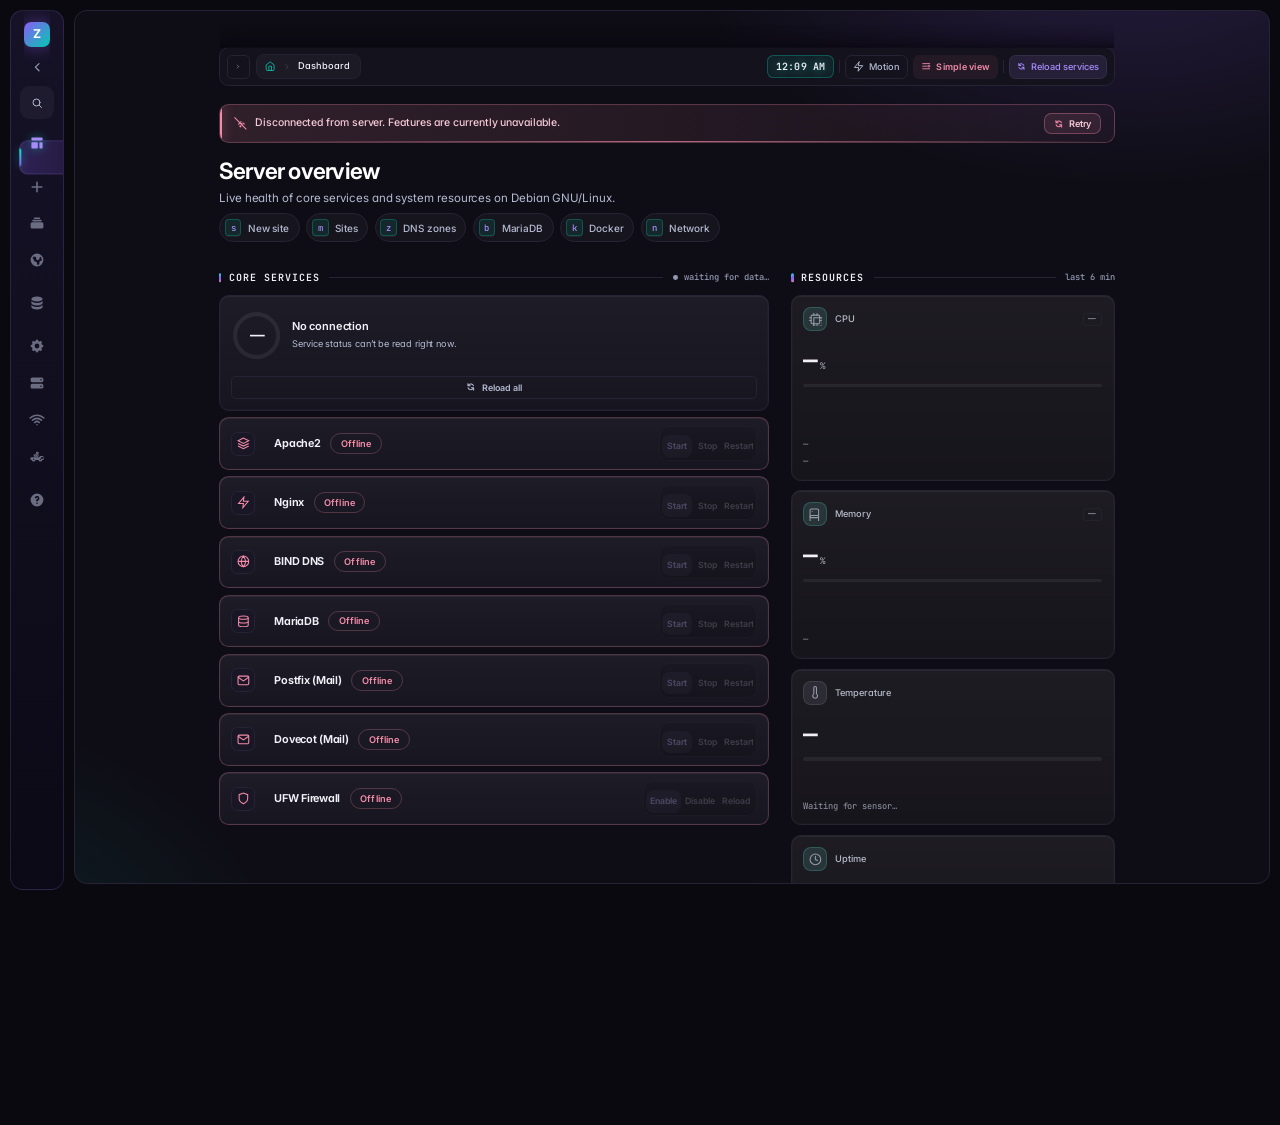
==== commit a4bca2c3: "improvements" ====
--- a/web_config/index.html
+++ b/web_config/index.html
@@ -1,13 +1,14 @@
 <!DOCTYPE html>
 <html lang="en">
 <head>
+    <script>try{if(localStorage.getItem("zm-motion")==="reduce")document.documentElement.dataset.motion="reduce"}catch(e){}</script>
     <meta charset="UTF-8">
     <meta name="viewport" content="width=device-width, initial-scale=1.0">
     <title>Zervermanager</title>
     <link rel="preconnect" href="https://fonts.googleapis.com">
     <link rel="preconnect" href="https://fonts.gstatic.com" crossorigin>
     <link href="https://fonts.googleapis.com/css2?family=Inter:wght@400;500;600;700&family=JetBrains+Mono:wght@400;500&display=swap" rel="stylesheet">
-    <link rel="stylesheet" href="style.css?v=34">
+    <link rel="stylesheet" href="style.css?v=40">
 </head>
 <body>
 
@@ -362,11 +363,11 @@
                     <div class="card-split">
                     <div class="card-split-form">
                     <div class="content-tabs">
-                        <button class="content-tab-btn active" data-tab="lamp" onclick="switchTab('makesite', 'lamp')">Apache + PHP + DB</button>
-                        <button class="content-tab-btn" data-tab="lemp" onclick="switchTab('makesite', 'lemp')">Nginx + PHP + DB</button>
-                        <button class="content-tab-btn" data-tab="wordpress" onclick="switchTab('makesite', 'wordpress')">WordPress</button>
-                        <button class="content-tab-btn" data-tab="static" onclick="switchTab('makesite', 'static')">HTML / Static</button>
-                        <button class="content-tab-btn" data-tab="proxy" onclick="switchTab('makesite', 'proxy')">Reverse proxy</button>
+                        <button class="content-tab-btn active" data-tab="lamp" onclick="switchTab('makesite', 'lamp')" data-sub="Apache · PHP · DB">Apache + PHP + DB</button>
+                        <button class="content-tab-btn" data-tab="lemp" onclick="switchTab('makesite', 'lemp')" data-sub="Nginx · PHP · DB">Nginx + PHP + DB</button>
+                        <button class="content-tab-btn" data-tab="wordpress" onclick="switchTab('makesite', 'wordpress')" data-sub="CMS install">WordPress</button>
+                        <button class="content-tab-btn" data-tab="static" onclick="switchTab('makesite', 'static')" data-sub="Files only">HTML / Static</button>
+                        <button class="content-tab-btn" data-tab="proxy" onclick="switchTab('makesite', 'proxy')" data-sub="Port forward">Reverse proxy</button>
                     </div>
                     <div class="tab-desc-group">
                         <p class="tab-desc active" data-tab="lamp">Creates an Apache virtual host with PHP support and a MariaDB database.</p>
@@ -674,6 +675,7 @@
 
                     </div><!-- /card-split-form -->
                     <div class="card-split-terminal">
+                    <section class="ms-plan" id="ms-plan" aria-live="polite" aria-label="What will be created"></section>
                         <div class="terminal-header">
                             <div class="terminal-label">output</div>
                             <div class="term-toolbar">
@@ -1478,9 +1480,10 @@
 
         </main>
     </div>
-    <script src="app.js?v=15"></script>
-    <script src="fx.js?v=8"></script>
-    <script src="motion.js?v=2"></script>
+    <script src="app.js?v=16"></script>
+    <script src="fx.js?v=11"></script>
+    <script src="motion.js?v=7"></script>
+    <script src="makesite.js?v=1"></script>
 
     <!-- ── Keyboard Shortcuts Overlay ── -->
     <div class="kbd-overlay" id="kbd-overlay" onclick="closeKbdOverlay()">
--- a/web_config/style.css
+++ b/web_config/style.css
@@ -100,7 +100,7 @@
 ══════════════════════════════════════════════ */
 .app-container {
     display: flex;
-    height: 100vh;
+    height: calc(100 * var(--vh1));
     padding: 16px;
     gap: 16px;
     position: relative;
@@ -118,7 +118,7 @@
     display: flex;
     flex-direction: column;
     flex-shrink: 0;
-    height: calc(100vh - 32px);
+    height: calc(calc(100 * var(--vh1)) - 32px);
     overflow: hidden;
     backdrop-filter: blur(20px);
     -webkit-backdrop-filter: blur(20px);
@@ -443,7 +443,7 @@
     -webkit-backdrop-filter: blur(20px);
     scrollbar-width: thin;
     scrollbar-color: rgba(167,139,250,0.15) transparent;
-    height: calc(100vh - 32px);
+    height: calc(calc(100 * var(--vh1)) - 32px);
     position: relative;
 }
 
@@ -486,7 +486,7 @@
     100% { opacity: 0; transform: translateY(-6px); }
 }
 
-@media (prefers-reduced-motion: reduce) {
+@media (prefers-reduced-motion: reduce) and (--zm-os-guard) {
     .page-section.active { animation: none; opacity: 1; }
     .sidebar { transition: none; }
     .sidebar-toggle-btn { transition: none; }
@@ -944,7 +944,7 @@
     to   { opacity: 1; transform: translateY(0); }
 }
 
-@media (prefers-reduced-motion: reduce) {
+@media (prefers-reduced-motion: reduce) and (--zm-os-guard) {
     .tab-pane.active { animation: none; opacity: 1; }
 }
 
@@ -1437,7 +1437,7 @@
     to   { opacity: 1; transform: translateY(0); }
 }
 
-@media (prefers-reduced-motion: reduce) {
+@media (prefers-reduced-motion: reduce) and (--zm-os-guard) {
     .form-details-body { animation: none; }
 }
 
@@ -1694,7 +1694,7 @@
     to   { opacity: 1; transform: translateY(0); }
 }
 
-@media (prefers-reduced-motion: reduce) {
+@media (prefers-reduced-motion: reduce) and (--zm-os-guard) {
     .form-group.field-error .form-control { animation: none; }
 }
 
@@ -1809,7 +1809,7 @@
     padding: 36px;
     width: 580px;
     max-width: 92vw;
-    max-height: 88vh;
+    max-height: calc(88 * var(--vh1));
     overflow-y: auto;
     box-shadow: 0 40px 80px rgba(0,0,0,0.7), 0 0 0 1px rgba(167,139,250,0.05) inset, 0 0 60px rgba(124,58,237,0.08);
     animation: slideUp 0.3s cubic-bezier(0.16, 1, 0.3, 1);
@@ -2145,18 +2145,18 @@
 /* In split mode, terminal is always visible and fills height */
 .card-split-terminal .terminal {
     flex: 1;
-    max-height: calc(100vh - 330px);
+    max-height: calc(calc(100 * var(--vh1)) - 330px);
     margin-top: 0;
     overflow-y: auto;
     padding: 18px;
     max-height: none;
-    height: calc(100vh - 330px);
+    height: calc(calc(100 * var(--vh1)) - 330px);
     min-height: 260px;
 }
 .card-split-terminal .terminal.visible,
 .card-split-terminal .terminal {
     max-height: none;
-    height: calc(100vh - 330px);
+    height: calc(calc(100 * var(--vh1)) - 330px);
     min-height: 260px;
     padding: 18px;
     overflow-y: auto;
@@ -2777,8 +2777,8 @@
 
 .video-container {
     position: relative;
-    width: 100vw;
-    height: 100vh;
+    width: calc(100 * var(--vw1));
+    height: calc(100 * var(--vh1));
     background: #000;
     overflow: hidden;
     transform: scale(0.95);
@@ -3166,7 +3166,7 @@
     .app-container {
         flex-direction: column;
         height: auto;
-        min-height: 100vh;
+        min-height: calc(100 * var(--vh1));
         overflow-y: auto;
         padding: 8px;
         gap: 8px;
@@ -4249,7 +4249,7 @@
 /* ──────────────────────────────────────────────
    REDUCED MOTION — keep state changes, drop the choreography
 ────────────────────────────────────────────── */
-@media (prefers-reduced-motion: reduce) {
+@media (prefers-reduced-motion: reduce) and (--zm-os-guard) {
     .fx-glider,
     .status-box,
     .status-box::before,
@@ -4698,7 +4698,7 @@
     display: flex;
     justify-content: center;
     align-items: flex-start;
-    padding: min(16vh, 150px) 16px 0;
+    padding: min(calc(16 * var(--vh1)), 150px) 16px 0;
     background: rgba(2, 1, 9, 0.62);
     backdrop-filter: blur(10px) saturate(1.2);
     -webkit-backdrop-filter: blur(10px) saturate(1.2);
@@ -4710,7 +4710,7 @@
 
 .fx-pal {
     width: min(620px, 100%);
-    max-height: min(540px, 72vh);
+    max-height: min(540px, calc(72 * var(--vh1)));
     display: flex;
     flex-direction: column;
     overflow: hidden;
@@ -4949,13 +4949,13 @@
 @media (max-width: 860px) {
     .main-content { padding: 0 14px 40px; }
     .main-content > .top-bar { margin-top: 14px; }
-    .fx-pal-overlay { padding-top: 10vh; }
+    .fx-pal-overlay { padding-top: calc(10 * var(--vh1)); }
 }
 
 /* ──────────────────────────────────────────────
    REDUCED MOTION
 ────────────────────────────────────────────── */
-@media (prefers-reduced-motion: reduce) {
+@media (prefers-reduced-motion: reduce) and (--zm-os-guard) {
     .fx-glider,
     .top-bar.waybar,
     .fx-select-menu,
@@ -5187,7 +5187,7 @@
 @keyframes fxItem { from { opacity: 0; transform: translateY(5px); } }
 
 /* ── REDUCED MOTION ─────────────────────────────────────────────────────── */
-@media (prefers-reduced-motion: reduce) {
+@media (prefers-reduced-motion: reduce) and (--zm-os-guard) {
     .status-box::before, .status-box::after, .fx-pal, .modal-overlay, .kbd-overlay, .fx-pal-overlay { transition: none !important; }
     .fx-pal-list.is-first .fx-pal-item, .status-box .badge-lg.fx-flip, .svc-dot-wrap::after { animation: none !important; }
 }
@@ -5407,7 +5407,7 @@
 #page-makesite .card-split-terminal .terminal,
 #page-makesite .card-split-terminal .terminal.visible {
     flex: none;                                   /* it was flex:1 1 0 → height ignored, min-height won */
-    height: clamp(340px, calc(100vh - 215px), 600px);
+    height: clamp(340px, calc(calc(100 * var(--vh1)) - 215px), 600px);
     min-height: 0;
 }
 
@@ -5477,7 +5477,7 @@
     .fx-hint kbd { display: none; }
 }
 
-@media (prefers-reduced-motion: reduce) {
+@media (prefers-reduced-motion: reduce) and (--zm-os-guard) {
     .fx-beat.is-beat { animation: none !important; }
     .fx-meter i { transition: none !important; }
 }
@@ -5921,7 +5921,7 @@
 }
 .sidebar {
     width: 244px;
-    height: calc(100vh - 24px);
+    height: calc(calc(100 * var(--vh1)) - 24px);
     border-radius: var(--radius-lg);
 }
 .sidebar.collapsed { width: 72px; }
@@ -6888,7 +6888,7 @@
     .page-header { margin-bottom: 20px; }
 }
 @media (min-width: 861px) and (max-width: 980px) {
-    .sidebar { height: calc(100vh - 16px); }
+    .sidebar { height: calc(calc(100 * var(--vh1)) - 16px); }
 }
 
 /* Stacked layout: the sidebar becomes a horizontal nav bar, so its labels
@@ -6954,7 +6954,7 @@
 }
 
 /* Motion should communicate state, not decorate it. */
-@media (prefers-reduced-motion: reduce) {
+@media (prefers-reduced-motion: reduce) and (--zm-os-guard) {
     *, *::before, *::after {
         animation-duration: 0.001ms !important;
         animation-iteration-count: 1 !important;
@@ -7219,7 +7219,7 @@
 @keyframes rubBand { 35% { transform: translateX(var(--rub, 8px)); } }
 
 /* Syntax safety: keep the earlier reduced-motion kill-switch last in spirit. */
-@media (prefers-reduced-motion: reduce) {
+@media (prefers-reduced-motion: reduce) and (--zm-os-guard) {
     .page-section.leaving { animation: none; }
     .toast, .toast.toast-out, .terminal.visible,
     .form-details[open] .form-details-body > *,
@@ -7478,7 +7478,7 @@
 .terminal::selection, .terminal *::selection { background: rgba(0,245,212,.3); }
 .fx-actionbar .fx-hint { color: var(--text-dim); }
 
-@media (prefers-reduced-motion: reduce) { .btn-primary { transition: none; } }
+@media (prefers-reduced-motion: reduce) and (--zm-os-guard) { .btn-primary { transition: none; } }
 
 /* ═════════════════════════════════════════════════════════════════════
    v11 — STRUCTURAL REVAMP (layout only; no markup IDs or functions touched)
@@ -7539,7 +7539,7 @@
     #page-makesite .card-split { grid-template-columns: minmax(0, 1.35fr) minmax(360px, 1fr); column-gap: 32px; }
     #page-makesite .card-split-terminal { grid-column: 2; grid-row: 2 / span 2; position: sticky; top: 96px; align-self: start; padding-left: 0; }
     #page-makesite .card-split-terminal .terminal,
-    #page-makesite .card-split-terminal .terminal.visible { height: clamp(440px, calc(100vh - 240px), 700px) !important; max-height: none; }
+    #page-makesite .card-split-terminal .terminal.visible { height: clamp(440px, calc(calc(100 * var(--vh1)) - 240px), 700px) !important; max-height: none; }
 }
 @media (max-width: 999px) {
     #page-makesite .card-split { grid-template-columns: minmax(0, 1fr); }
@@ -7652,7 +7652,7 @@
 .btn-primary:active { transform: scale(.97); }
 .hy-key:hover { transform: translateY(-2px); }
 
-@media (prefers-reduced-motion: reduce) {
+@media (prefers-reduced-motion: reduce) and (--zm-os-guard) {
     .page-section.active > *, .status-grid > .status-box, .fx-metrics > .fx-metric, .hy-launch > .hy-key,
     .drop-zone, .main-content, .status-icon { animation: none !important; }
 }
@@ -7681,18 +7681,6 @@
 .tab-pane.active form > :nth-child(3) { animation-delay: .14s; } .tab-pane.active form > :nth-child(4) { animation-delay: .18s; }
 .tab-pane.active form > :nth-child(5) { animation-delay: .22s; } .tab-pane.active form > :nth-child(n+6) { animation-delay: .26s; }
 
-/* Sidebar glider replaces the per-item highlight. */
-.nav-menu { position: relative; }
-.hy-nav-glider {
-    position: absolute; left: 0; top: 0; z-index: 0; pointer-events: none; border-radius: 10px; opacity: 0;
-    background: linear-gradient(90deg, rgba(139,92,246,.2), rgba(0,245,212,.05));
-    transition: transform .38s var(--ease-move), width .3s var(--ease-move), height .3s var(--ease-move), opacity .2s;
-}
-.hy-nav-glider::before { content: ""; position: absolute; left: 0; top: 24%; bottom: 24%; width: 3px; border-radius: 3px; background: var(--hy-border); }
-.nav-menu.hy-has-glider .nav-item { position: relative; z-index: 1; }
-.nav-menu.hy-has-glider .nav-item.active { background: transparent; }
-.nav-menu.hy-has-glider .nav-item.active::before { display: none; }
-.sidebar { transition: width .38s var(--ease-move); }
 
 /* Press feedback everywhere. */
 .btn, .btn-sm, .hy-key, .top-bar-btn, .content-tab-btn, .nav-item, .fx-select-opt { position: relative; overflow: hidden; }
@@ -7714,7 +7702,7 @@
 .svc-pip { animation: hyBreath 3.2s ease-in-out infinite; }
 .terminal .hy-line { animation: hyLine .25s ease-out both; }
 
-@media (prefers-reduced-motion: reduce) {
+@media (prefers-reduced-motion: reduce) and (--zm-os-guard) {
     .main-content > .page-section.active, .tab-pane.active, .tab-desc.active, .tab-pane.active form > *,
     .page-section.active > .page-header h2, .fx-rule, .svc-pip, .hy-ripple { animation: none !important; }
     .hy-nav-glider, .sidebar { transition: none; }
@@ -7771,3 +7759,241 @@
 
 /* Empty states get breathing room and a muted tone. */
 .empty-state { padding: 48px 24px; text-align: center; color: var(--text-dim); }
+
+/* ═════════════════════════════════════════════════════════════════════
+   v16 — fixes from screenshots + tighter Make Site
+═════════════════════════════════════════════════════════════════════ */
+/* Sticky constrains the MARGIN edge, so the bar floated 16–28px below the top and
+   content showed above it. Offset by the margin so the bar itself sits 10px from the top. */
+.main-content > .top-bar { top: calc(10px - clamp(16px, 2.2vw, 28px)); }
+@media (max-width: 860px) { .main-content > .top-bar { top: calc(10px - 14px); } }
+.main-content > .top-bar::before {
+    height: 30px; background: rgba(8,7,14,.55);
+    -webkit-backdrop-filter: blur(18px); backdrop-filter: blur(18px);
+}
+
+/* Action bar: a floating pill that is always fully on screen (it was clipped at the bottom). */
+.fx-actionbar {
+    bottom: 14px !important; margin-top: 20px; padding: 12px 16px; border-radius: 14px;
+    border: 1px solid var(--border-light); background: rgba(18,15,32,.78) !important;
+    -webkit-backdrop-filter: blur(14px); backdrop-filter: blur(14px); box-shadow: 0 10px 30px rgba(0,0,0,.45);
+}
+
+/* Disconnected: the vitals have nothing to show, so they step back. */
+.main-content:has(#offline-banner:not(.hidden)) .fx-metric { opacity: .55; filter: saturate(.6); }
+
+/* Make Site: tighter vertical rhythm so more of the form fits above the fold. */
+#page-makesite .content-tabs { margin-bottom: 16px; }
+#page-makesite .tab-desc-group { margin-bottom: 6px; }
+#page-makesite .tab-pane form { gap: 14px 22px; }
+#page-makesite .form-section, #page-makesite .form-divider { margin: 4px 0; }
+#page-makesite .checkbox-label { padding: 9px 12px; border-radius: 10px; }
+#page-makesite > .card { padding-bottom: 22px; }
+
+
+/* ═════════════════════════════════════════════════════════════════════
+   v17 — MOTION ON BY DEFAULT. The OS "reduce motion" flag no longer silences the panel
+   (it was switching off every animation); use the Motion button in the top bar instead.
+═════════════════════════════════════════════════════════════════════ */
+html[data-motion="reduce"] *, html[data-motion="reduce"] *::before, html[data-motion="reduce"] *::after {
+    animation-duration: .01ms !important; animation-delay: 0s !important; animation-iteration-count: 1 !important;
+    transition-duration: .01ms !important; scroll-behavior: auto !important;
+}
+/* Beat any older rule for panes/tabs: higher specificity than the legacy selectors. */
+.main-content .tab-pane.active { animation: hyTabIn .42s var(--ease-out) both; }
+.main-content .tab-desc.active { animation: hyTabIn .42s var(--ease-out) .04s both; }
+.main-content .tab-pane.active form > * { animation: hyRise .45s var(--ease-out) both; }
+.main-content .page-section.active { animation: hyPage .5s var(--ease-out) both; }
+#hy-motion-btn[aria-pressed="false"] { color: var(--text-dim); }
+#hy-motion-btn svg { width: 14px; height: 14px; }
+
+
+/* ═════════════════════════════════════════════════════════════════════
+   v18 — SCALE · TYPE · SMOOTHNESS
+═════════════════════════════════════════════════════════════════════ */
+/* 80% presentation, like a browser at 80% zoom. Change --ui-zoom to taste (1 = off). */
+:root { --ui-zoom: .8; --vh1: calc(1vh / var(--ui-zoom)); --vw1: calc(1vw / var(--ui-zoom)); }
+html { zoom: var(--ui-zoom); }
+
+/* One easing language everywhere: fast start, long soft landing. */
+:root {
+    --ease-out:  cubic-bezier(.22, 1, .36, 1);
+    --ease-hypr: cubic-bezier(.22, 1, .36, 1);
+    --ease-move: cubic-bezier(.65, 0, .35, 1);
+}
+.btn, .btn-sm, .card, .status-box, .fx-metric, .nav-item, .hy-key, .top-bar-btn, .content-tab-btn, .form-control, .drop-zone, a {
+    transition-timing-function: var(--ease-out);
+}
+
+/* Typography: Inter for reading, JetBrains Mono for machine-ish labels (the Hyprland-rice look). */
+html body, html body button, html body input, html body select, html body textarea { font-family: var(--font-ui); font-optical-sizing: auto; letter-spacing: -.006em; }
+html body h1, html body h2, html body h3, html body .brand-info h1, html body .page-header h2, html body .empty-state-title, html body .dialog-title, html body .status-label { font-family: var(--font-ui); letter-spacing: -.025em; font-weight: 650; }
+html body .page-header h2 { letter-spacing: -.035em; }
+html body code, html body kbd, html body pre, html body samp, html body .terminal, html body .terminal *,
+html body .waybar-clock, html body .nav-section-title, html body .fx-section-head h3, html body .badge, html body .badge-lg,
+html body .label-hint, html body .sites-table th, html body .hy-key kbd, html body .fx-metric-main b, html body .fx-unit,
+html body .fx-ring-num, html body .fx-updated, html body .fx-hint, html body .terminal-label, html body .top-bar-svc,
+html body .form-details summary, html body .breadcrumb-sep { font-family: var(--font-mono); font-variant-ligatures: none; }
+html body .nav-section-title, html body .fx-section-head h3, html body .sites-table th { letter-spacing: .1em; }
+html body .badge, html body .badge-lg { letter-spacing: .01em; font-weight: 500; }
+
+/* Smoother keyframes: transform + opacity only (no blur — it forced a repaint every frame). */
+@keyframes hyPage  { from { opacity: 0; transform: translate3d(calc(var(--fx-dir, 1) * 28px), 0, 0) scale(.994); } to { opacity: 1; transform: none; } }
+@keyframes hyTabIn { from { opacity: 0; transform: translate3d(calc(var(--tab-dir, 1) * 22px), 0, 0); } to { opacity: 1; transform: none; } }
+@keyframes hyRise  { from { opacity: 0; transform: translate3d(0, 16px, 0); } to { opacity: 1; transform: none; } }
+@keyframes hyRow   { from { opacity: 0; transform: translate3d(-14px, 0, 0); } to { opacity: 1; transform: none; } }
+.main-content > .page-section.active, .main-content .page-section.active { animation: hyPage .6s var(--ease-out) both; will-change: transform, opacity; }
+.main-content .tab-pane.active  { animation: hyTabIn .5s var(--ease-out) both; }
+.main-content .tab-desc.active  { animation: hyTabIn .5s var(--ease-out) .05s both; }
+.page-section.active > * { animation-duration: .65s; }
+.status-grid > .status-box { animation-duration: .6s; }
+.fx-metrics > .fx-metric, .hy-launch > .hy-key { animation-duration: .6s; }
+.hy-nav-glider { transition: transform .5s var(--ease-out), width .4s var(--ease-out), height .4s var(--ease-out), opacity .25s; }
+.sidebar { transition: width .5s var(--ease-out); }
+.drop-zone { animation-duration: 14s; }
+.form-details::details-content { transition: height .4s var(--ease-out), content-visibility .4s allow-discrete; }
+
+/* Heavy repaint sources off: the drifting full-panel background was the main cause of choppiness. */
+.main-content { animation: none; scroll-behavior: smooth; }
+.fx-actionbar, .top-bar::before { -webkit-backdrop-filter: blur(10px); backdrop-filter: blur(10px); }
+
+/* Premium details. */
+html body .top-bar, html body .card, html body .sidebar { border-color: rgba(167,139,250,.16); }
+html body .page-header h2 { font-size: clamp(1.7rem, 2.2vw, 2.15rem); line-height: 1.1; }
+
+
+/* ═════════════════════════════════════════════════════════════════════
+   v19 — SIDEBAR MOTION: one indicator, one timing (fixes stray boxes seen in the recording)
+   The original .fx-glider (fx.js) is the only moving highlight; items no longer paint their own.
+═════════════════════════════════════════════════════════════════════ */
+.hy-nav-glider { display: none !important; }
+.nav-menu { position: relative; }
+.nav-menu .nav-item { position: relative; z-index: 1; }
+.nav-menu .nav-item.active, .nav-menu .nav-item.active:hover { background: transparent !important; box-shadow: none !important; border-color: transparent !important; }
+.nav-menu .nav-item.active::before { display: none !important; }
+/* Hover: a quiet fill, no outline box (that outline was reading as a second highlight). */
+.nav-menu .nav-item:not(.active):hover { background: rgba(255,255,255,.045); box-shadow: none; border-color: transparent; }
+.nav-menu .nav-item { transition: background-color .22s var(--ease-out), color .22s var(--ease-out); }
+/* The pill: one smooth ease-out glide, no mid-flight stretch/wobble, no per-frame glow changes. */
+.fx-glider {
+    transition: transform .46s var(--ease-out), width .46s var(--ease-out), height .46s var(--ease-out), opacity .25s ease !important;
+    will-change: transform, width, height;
+}
+.fx-glider.is-moving { scale: 1 !important; filter: none !important; }
+.nav-menu .fx-glider { box-shadow: inset 0 0 0 1px rgba(167,139,250,.22); }
+.sidebar { transition: width .5s var(--ease-out); }
+.nav-item svg { transition: transform .3s var(--ease-out), color .22s var(--ease-out); }
+.nav-item:hover svg { transform: translateX(2px); }
+
+
+/* ═════════════════════════════════════════════════════════════════════
+   v20 — JS-tracked sliding indicator (sidebar + tabs). The old CSS-transition gliders are hidden.
+═════════════════════════════════════════════════════════════════════ */
+.nav-menu > .fx-glider, .content-tabs > .fx-glider { display: none !important; }
+.hy-has-pill { position: relative; }
+.hy-has-pill > .hy-pill { position: absolute; left: 0; top: 0; z-index: 0; pointer-events: none; opacity: 0; will-change: transform, width, height; transform-origin: 0 0; }
+.hy-pill--nav { border-radius: 11px; background: linear-gradient(90deg, rgba(139,92,246,.24), rgba(139,92,246,.05)); box-shadow: inset 0 0 0 1px rgba(167,139,250,.24); }
+.hy-pill--nav::before { content: ""; position: absolute; left: 0; top: 24%; bottom: 24%; width: 3px; border-radius: 0 3px 3px 0; background: linear-gradient(180deg, #00f5d4, #8b5cf6); box-shadow: 0 0 10px rgba(0,245,212,.5); }
+.hy-pill--tab { border-radius: 10px; background: linear-gradient(135deg, rgba(139,92,246,.30), rgba(0,245,212,.10)); box-shadow: inset 0 0 0 1px rgba(167,139,250,.45), 0 0 18px rgba(139,92,246,.22); }
+.hy-has-pill > .nav-item, .hy-has-pill > * > .nav-item, .hy-has-pill .content-tab-btn { position: relative; z-index: 1; }
+/* The active item/tab must not paint a face of its own; the pill is the highlight. */
+.content-tabs .content-tab-btn.active, .content-tabs .content-tab-btn.active:hover { background: transparent !important; border-color: transparent !important; box-shadow: none !important; }
+.content-tabs .content-tab-btn.active::before, .content-tabs .content-tab-btn.active::after { opacity: 0; }
+
+/* ═════════════════════════════════════════════════════════════════════
+   v21 — CREATE SITE REVAMP (pairs with makesite.js)
+═════════════════════════════════════════════════════════════════════ */
+@keyframes msFlash { from { background: rgba(0,245,212,.18); } to { background: transparent; } }
+@keyframes msPulse { 0%, 100% { box-shadow: 0 6px 22px rgba(124,58,237,.45), inset 0 1px 0 rgba(255,255,255,.25); } 50% { box-shadow: 0 8px 34px rgba(0,245,212,.45), inset 0 1px 0 rgba(255,255,255,.3); } }
+
+/* ── Stack picker: five cards with a caption each. ────────────────── */
+#page-makesite .content-tabs { display: grid; grid-template-columns: repeat(5, minmax(0, 1fr)); gap: 8px; padding: 6px; }
+#page-makesite .content-tab-btn {
+    display: grid; grid-template-columns: auto minmax(0, 1fr); column-gap: 12px; row-gap: 1px; align-items: center; text-align: left;
+    padding: 12px 14px; min-height: 64px; justify-content: stretch; border-radius: 11px;
+}
+#page-makesite .content-tab-btn > svg { grid-row: 1 / span 2; width: 20px; height: 20px; opacity: .85; }
+#page-makesite .content-tab-btn::after { content: attr(data-sub); grid-column: 2; font: 400 .68rem var(--font-mono); letter-spacing: 0; color: var(--text-dim); white-space: nowrap; overflow: hidden; text-overflow: ellipsis; }
+#page-makesite .content-tab-btn.active::after { color: var(--accent2); }
+#page-makesite .content-tab-btn.active > svg { color: var(--accent2); opacity: 1; }
+#page-makesite .content-tab-btn:not(.active):hover { background: rgba(255,255,255,.04); }
+
+/* ── Domain is the hero field. ────────────────────────────────────── */
+#page-makesite .form-group:has(> input[name="domain"]) { grid-column: 1 / -1; order: -2; }
+#page-makesite .form-group:has(> input[name="domain"]) .form-control { height: 54px; font: 500 1.05rem var(--font-mono); padding-inline: 18px; border-radius: 14px; }
+#page-makesite .form-group:has(select[name="server"]) { order: -1; }
+
+/* ── Labels: hint sits right, quiet, one line. ────────────────────── */
+#page-makesite .form-group > label { display: flex; align-items: baseline; gap: 10px; min-width: 0; }
+#page-makesite .label-hint { margin-left: auto; font: 400 .7rem var(--font-ui) !important; letter-spacing: 0; color: var(--text-dim) !important; white-space: nowrap; overflow: hidden; text-overflow: ellipsis; min-width: 0; text-transform: none; }
+
+/* ── Validation feedback under fields. ────────────────────────────── */
+.ms-msg { font: 400 .72rem var(--font-ui); margin-top: 7px; color: var(--text-dim); }
+.ms-msg:empty { display: none; }
+.form-group[data-state="ok"] .form-control { border-color: rgba(166,227,161,.5); }
+.form-group[data-state="ok"] .ms-msg { color: var(--success); }
+.form-group[data-state="warn"] .form-control { border-color: rgba(249,226,175,.55); box-shadow: 0 0 0 3px rgba(249,226,175,.08); }
+.form-group[data-state="warn"] .ms-msg { color: var(--warning); }
+
+/* ── Password: tools inside the field + strength bar. ─────────────── */
+.ms-field { position: relative; }
+.ms-field .form-control { padding-right: 82px; }
+.ms-tools { position: absolute; right: 6px; top: 50%; transform: translateY(-50%); display: flex; gap: 2px; }
+.ms-tool { width: 32px; height: 32px; display: grid; place-items: center; border: 0; border-radius: 9px; background: transparent; color: var(--text-dim); cursor: pointer; transition: color .2s var(--ease-out), background-color .2s var(--ease-out), transform .15s var(--ease-out); }
+.ms-tool svg { width: 16px; height: 16px; }
+.ms-tool:hover { color: var(--accent2); background: rgba(0,245,212,.08); }
+.ms-tool:active { transform: scale(.92); }
+.ms-tool.on { color: var(--accent2); }
+.ms-strength { height: 3px; margin-top: 9px; border-radius: 3px; background: rgba(255,255,255,.07); overflow: hidden; }
+.ms-strength i { display: block; height: 100%; width: 0; border-radius: 3px; background: var(--danger); transition: width .45s var(--ease-out), background-color .3s; }
+.ms-strength[data-level="2"] i { background: var(--warning); }
+.ms-strength[data-level="3"] i { background: #94e2d5; }
+.ms-strength[data-level="4"] i { background: var(--success); }
+
+/* ── Reverse proxy: port chips. ───────────────────────────────────── */
+.ms-chips { display: flex; flex-wrap: wrap; gap: 8px; margin-top: 10px; }
+.ms-chip { display: inline-flex; align-items: baseline; gap: 7px; padding: 6px 11px; border-radius: 999px; border: 1px solid var(--border); background: rgba(255,255,255,.03); color: var(--text-muted); cursor: pointer; transition: border-color .2s var(--ease-out), background-color .2s var(--ease-out), transform .15s var(--ease-out), color .2s; }
+.ms-chip b { font: 600 .76rem var(--font-mono); color: var(--accent2); }
+.ms-chip span { font: 400 .72rem var(--font-ui); }
+.ms-chip:hover { border-color: rgba(0,245,212,.4); color: var(--text); background: rgba(0,245,212,.06); transform: translateY(-1px); }
+.ms-chip:active { transform: scale(.96); }
+
+/* ── Collapsible sections become step cards with a live value chip. ─ */
+#page-makesite .form-details { border: 1px solid var(--border); border-radius: 14px; background: rgba(255,255,255,.02); overflow: hidden; transition: border-color .25s var(--ease-out), background-color .25s var(--ease-out); }
+#page-makesite .form-details[open] { border-color: rgba(167,139,250,.28); background: rgba(139,92,246,.035); }
+#page-makesite .form-details summary { display: flex; align-items: center; gap: 10px; height: 50px; padding: 0 16px; border: 0; background: transparent; border-radius: 0; }
+.ms-sum { margin-left: auto; max-width: 58%; overflow: hidden; text-overflow: ellipsis; white-space: nowrap; padding: 2px 10px; border-radius: 999px; font: 400 .7rem var(--font-mono); color: var(--accent2); background: rgba(0,245,212,.07); border: 1px solid rgba(0,245,212,.18); }
+.ms-sum[hidden] { display: none; }
+#page-makesite .form-details summary::after { margin-left: 8px !important; }
+#page-makesite .form-details-body { display: grid; grid-template-columns: repeat(2, minmax(0, 1fr)); gap: 14px 20px; padding: 6px 16px 18px; }
+#page-makesite .form-details-body > :not(.form-group) { grid-column: 1 / -1; }
+
+/* ── Right column: Plan card over the terminal. ───────────────────── */
+#page-makesite .card-split-terminal { display: flex; flex-direction: column; }
+.ms-plan { margin-bottom: 14px; padding: 16px 18px 8px; border-radius: 14px; border: 1px solid rgba(167,139,250,.2); background-image: var(--glass); background-color: rgba(18,15,32,.6); box-shadow: var(--edge); }
+.ms-plan:empty { display: none; }
+.ms-plan-head { display: flex; align-items: center; justify-content: space-between; gap: 10px; }
+.ms-eyebrow { font: 500 .68rem var(--font-mono); letter-spacing: .12em; text-transform: uppercase; color: var(--text-dim); }
+.ms-ready { font: 500 .7rem var(--font-mono); padding: 3px 10px; border-radius: 999px; color: var(--warning); background: rgba(249,226,175,.08); border: 1px solid rgba(249,226,175,.25); transition: color .3s, background-color .3s, border-color .3s; }
+.ms-ready.is-ready { color: var(--success); background: rgba(166,227,161,.09); border-color: rgba(166,227,161,.3); }
+.ms-meter { height: 3px; margin: 12px 0 6px; border-radius: 3px; background: rgba(255,255,255,.07); overflow: hidden; }
+.ms-meter i { display: block; height: 100%; border-radius: 3px; background: var(--hy-border); transition: width .55s var(--ease-out); }
+.ms-rows { list-style: none; margin: 0; padding: 0; }
+.ms-rows li { display: grid; grid-template-columns: 84px minmax(0, 1fr); gap: 12px; align-items: baseline; padding: 8px 6px; margin: 0 -6px; border-top: 1px solid rgba(255,255,255,.05); border-radius: 6px; }
+.ms-rows li:first-child { border-top: 0; }
+.ms-rows li.flash { animation: msFlash .9s var(--ease-out); }
+.ms-rows .k { font: 500 .66rem var(--font-mono); letter-spacing: .08em; text-transform: uppercase; color: var(--text-dim); }
+.ms-rows .v { font: 500 .82rem var(--font-ui); color: var(--text); overflow: hidden; text-overflow: ellipsis; white-space: nowrap; }
+.ms-rows .v.is-mono { font: 400 .78rem var(--font-mono); color: #b8f5e8; }
+.ms-rows li.is-empty .v { color: var(--text-dim); font-weight: 400; }
+#page-makesite .card-split-terminal .terminal, #page-makesite .card-split-terminal .terminal.visible { height: clamp(220px, calc(100 * var(--vh1) - 640px), 480px) !important; }
+@media (max-width: 999px) { .ms-plan { display: none; } }
+
+/* ── Action bar: ready state glows; Reset on the right. ───────────── */
+form.is-incomplete .btn-primary { filter: saturate(.6) brightness(.92); }
+form.is-ready .btn-primary { animation: msPulse 2.8s ease-in-out infinite; }
+.ms-reset { margin-left: auto; color: var(--text-dim); background: transparent; border-color: transparent; }
+.ms-reset:hover { color: var(--text); border-color: var(--border-light); }
+
+@media (max-width: 1180px) { #page-makesite .content-tabs { grid-template-columns: repeat(3, minmax(0, 1fr)); } }
+html[data-motion="reduce"] .ms-rows li.flash, html[data-motion="reduce"] form.is-ready .btn-primary { animation: none; }
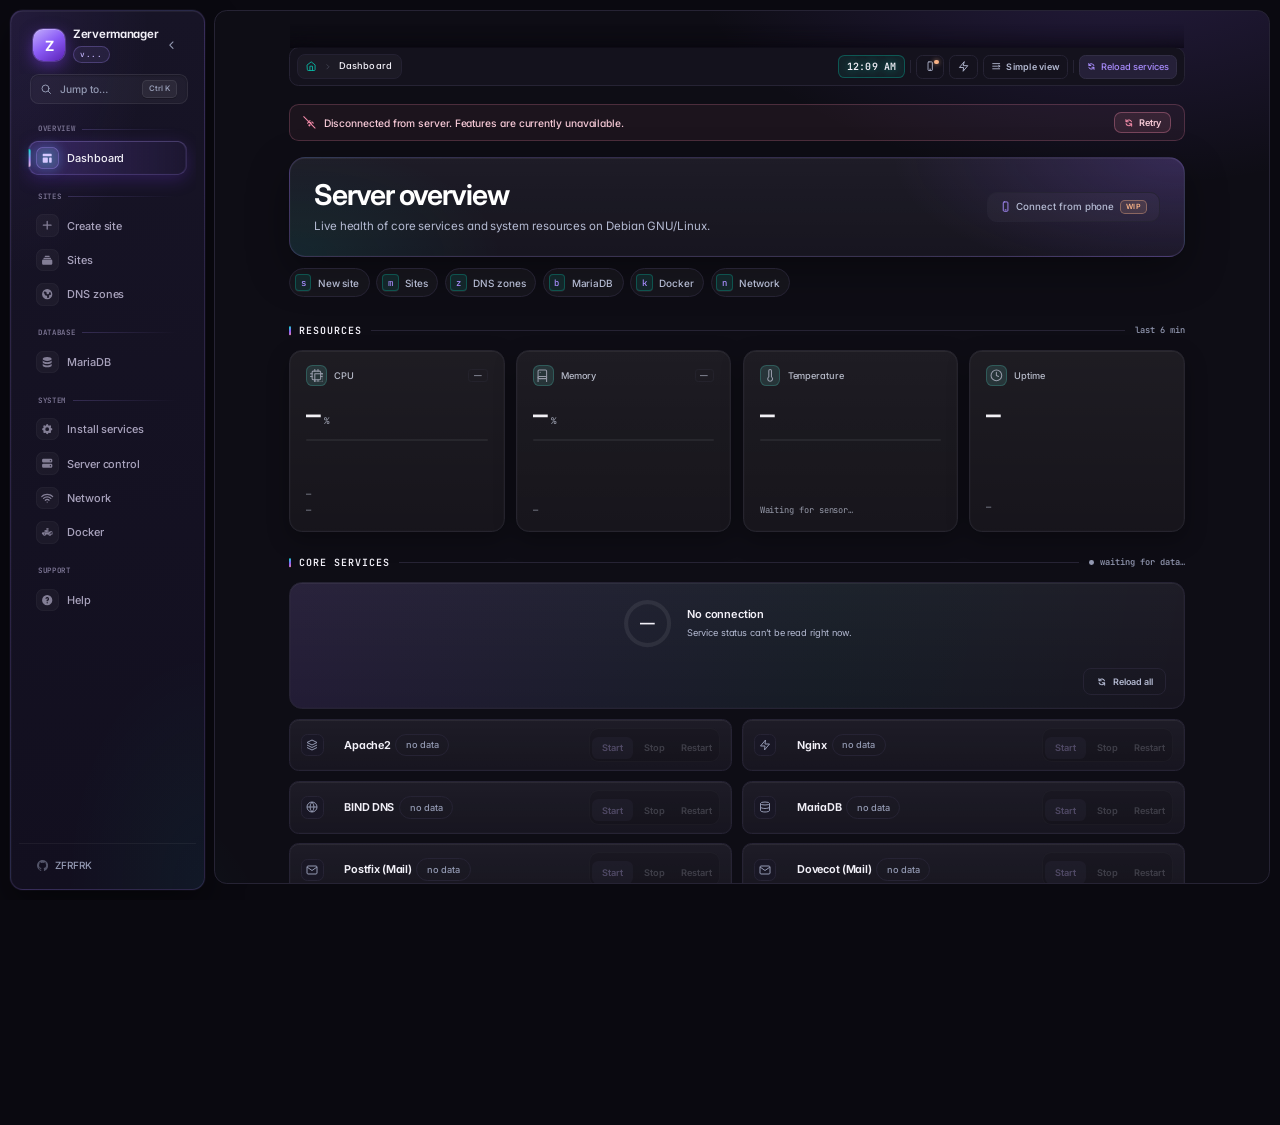
==== commit 7f7d81a0: "Connect from your phone: reachability scan, terminal QRs, Tailscale setup - Scan every way a phone c" ====
--- a/web_config/index.html
+++ b/web_config/index.html
@@ -3,12 +3,12 @@
 <head>
     <script>try{if(localStorage.getItem("zm-motion")==="reduce")document.documentElement.dataset.motion="reduce"}catch(e){}</script>
     <meta charset="UTF-8">
-    <meta name="viewport" content="width=device-width, initial-scale=1.0">
+    <meta name="viewport" content="width=device-width, initial-scale=1.0, viewport-fit=cover">
     <title>Zervermanager</title>
     <link rel="preconnect" href="https://fonts.googleapis.com">
     <link rel="preconnect" href="https://fonts.gstatic.com" crossorigin>
     <link href="https://fonts.googleapis.com/css2?family=Inter:wght@400;500;600;700&family=JetBrains+Mono:wght@400;500&display=swap" rel="stylesheet">
-    <link rel="stylesheet" href="style.css?v=40">
+    <link rel="stylesheet" href="style.css?v=53">
 </head>
 <body>
 
@@ -128,6 +128,13 @@
                     <div class="waybar-clock" id="waybar-clock" aria-label="Local time"><span class="clock-date"></span><span class="clock-time"></span></div>
                     <div class="top-bar-divider waybar-clock-div"></div>
 
+                    <!-- WIP-PHONE-ACCESS: feature paused, not yet phone-verified -->
+                    <button class="top-bar-btn" id="phone-access-btn" onclick="openPhoneAccess()" title="Connect from phone (WIP — does not yet work from phones)">
+                        <svg width="13" height="13" viewBox="0 0 24 24" fill="none" stroke="currentColor" stroke-width="2" stroke-linecap="round" stroke-linejoin="round" aria-hidden="true"><rect x="7" y="2" width="10" height="20" rx="2"></rect><line x1="11" y1="19" x2="13" y2="19"></line></svg>
+                        <span>Phone</span>
+                        <span class="wip-mini">WIP</span>
+                    </button>
+
                     <!-- Simple view toggle -->
                     <button class="top-bar-btn" id="goldfish-btn" onclick="toggleGoldfishMode()" title="Simple view — hide advanced options" aria-pressed="false">
                         <svg width="13" height="13" viewBox="0 0 24 24" fill="none" stroke="currentColor" stroke-width="2" stroke-linecap="round" stroke-linejoin="round" aria-hidden="true"><line x1="4" y1="6" x2="20" y2="6"></line><line x1="4" y1="12" x2="14" y2="12"></line><line x1="4" y1="18" x2="20" y2="18"></line><circle cx="18" cy="12" r="2"></circle></svg>
@@ -160,6 +167,12 @@
                         <h2>Server overview</h2>
                         <p>Live health of core services and system resources on <span id="os-val">Debian GNU/Linux</span>.</p>
                     </div>
+                    <!-- WIP-PHONE-ACCESS: feature paused, not yet phone-verified -->
+                    <button type="button" class="hdr-phone" onclick="openPhoneAccess()" title="Connect from phone (WIP — does not yet work from phones)">
+                        <svg width="14" height="14" viewBox="0 0 24 24" fill="none" stroke="currentColor" stroke-width="2" stroke-linecap="round" stroke-linejoin="round" aria-hidden="true"><rect x="7" y="2" width="10" height="20" rx="2"></rect><line x1="11" y1="19" x2="13" y2="19"></line></svg>
+                        <span>Connect from phone</span>
+                        <span class="wip-mini">WIP</span>
+                    </button>
                 </div>
                 
                 <nav class="hy-launch" aria-label="Quick launch">
@@ -1480,9 +1493,10 @@
 
         </main>
     </div>
-    <script src="app.js?v=16"></script>
+    <script src="qr.js?v=1"></script>
+    <script src="app.js?v=20"></script>
     <script src="fx.js?v=11"></script>
-    <script src="motion.js?v=7"></script>
+    <script src="motion.js?v=8"></script>
     <script src="makesite.js?v=1"></script>
 
     <!-- ── Keyboard Shortcuts Overlay ── -->
@@ -1542,6 +1556,32 @@
     </div>
 
 
+    <!-- ── Connect from phone ── -->
+    <div class="modal-overlay" id="phone-overlay" onclick="closePhoneAccess()">
+        <div class="modal-box phone-box" role="dialog" aria-label="Connect from your phone" onclick="event.stopPropagation()">
+            <div class="phone-head">
+                <div>
+                    <div class="phone-title">Connect from your phone</div>
+                    <div class="phone-sub">Scan the QR or type the address — the phone needs only its browser.</div>
+                </div>
+                <button class="phone-close" onclick="closePhoneAccess()" aria-label="Close">✕</button>
+            </div>
+            <div class="phone-body">
+                <!-- WIP-PHONE-ACCESS: feature paused, not yet phone-verified -->
+                <div class="phone-wip" role="status">
+                    <span class="wip-mini">WIP</span>
+                    <span>Work in progress — this does <strong>not</strong> work from phones yet. Debugging is paused; the scan and QR below are shown for testing only.</span>
+                </div>
+                <div class="phone-qr-wrap">
+                    <canvas id="phone-qr" width="240" height="240" aria-label="QR code of the Web UI address"></canvas>
+                    <div class="phone-qr-url mono" id="phone-qr-url">—</div>
+                </div>
+                <div class="phone-rows" id="phone-rows"></div>
+                <div class="phone-note" id="phone-note"></div>
+            </div>
+        </div>
+    </div>
+
     <!-- ── Video Overlay ── -->
     <div class="video-overlay" id="video-overlay" onclick="closeVideo()">
         <div class="video-container" onclick="event.stopPropagation()">
--- a/web_config/style.css
+++ b/web_config/style.css
@@ -7997,3 +7997,965 @@
 
 @media (max-width: 1180px) { #page-makesite .content-tabs { grid-template-columns: repeat(3, minmax(0, 1fr)); } }
 html[data-motion="reduce"] .ms-rows li.flash, html[data-motion="reduce"] form.is-ready .btn-primary { animation: none; }
+
+/* ═════════════════════════════════════════════════════════════════════
+   v22 — NAV LIGHT + PAGE SWITCH SMOOTHING
+═════════════════════════════════════════════════════════════════════ */
+
+/* 1. The light rides the sliding pill itself, so it follows the box's
+      glide instead of snapping to the newly selected row. Its colors
+      slowly cycle the whole hue wheel, starting from the theme's own. */
+.hy-pill--nav::before {
+    content: "";
+    position: absolute;
+    left: 0;
+    top: 24%;
+    bottom: 24%;
+    width: 3px;
+    border-radius: 0 3px 3px 0;
+    background: linear-gradient(180deg, #00f5d4, var(--accent, #a78bfa) 55%, #f5c2e7);
+    box-shadow: 0 0 12px rgba(0, 245, 212, .40);
+    animation: hyHueWheel 7s linear infinite;
+}
+@keyframes hyHueWheel { from { filter: hue-rotate(0deg); } to { filter: hue-rotate(360deg); } }
+/* Motion off: bar still marks the item, it just doesn't cycle. */
+html[data-motion="reduce"] .hy-pill--nav::before { animation: none; }
+
+/* 2. Page switch: the exit is the mirror of the entrance — a workspace
+      pan (old page glides the same way you're navigating while fading),
+      long enough to actually be seen. It used to be a 0.15–0.22s blink. */
+@keyframes pageOut {
+    from { opacity: 1; transform: none; }
+    to   { opacity: 0; transform: translate3d(calc(var(--fx-dir, 1) * 36px), 0, 0); }
+}
+.page-section.leaving { animation: pageOut .3s var(--ease-out) forwards; }
+
+/* The incoming page waits a beat so the outgoing one is mid-fade, not gone. */
+.main-content > .page-section.active,
+.main-content .page-section.active { animation-delay: .06s; }
+
+/* 4. Text stays crisp during the page slide: the tiny scale(.994) forced
+      the browser to re-rasterize large letter-spaced headings every frame
+      (the "rough" shimmer). Slide + fade only. */
+@keyframes hyPage {
+    from { opacity: 0; transform: translate3d(calc(var(--fx-dir, 1) * 28px), 0, 0); }
+    to   { opacity: 1; transform: none; }
+}
+
+/* The big page header is a child of the page that is already sliding in —
+      it used to run its own hyRise on top of that (double transform, rough
+      edges). It now just fades in while the page moves it into place. */
+.page-section.active > .page-header { animation: hyFadeIn .5s var(--ease-out) .08s both; }
+@keyframes hyFadeIn { from { opacity: 0; } to { opacity: 1; } }
+
+/* Breadcrumb: the old title gets a quick exit before the new one slides in
+      (it used to vanish the moment you clicked a nav item). */
+#breadcrumb-trail {
+    transition: opacity .14s var(--ease-out), transform .14s var(--ease-out);
+}
+#breadcrumb-trail.is-out {
+    opacity: 0;
+    transform: translate3d(calc(var(--fx-dir, 1) * -10px), 0, 0);
+}
+
+/* 3. ≤860px: the bar is a wrapping row — the pill can't glide it sensibly.
+      The item's own face + light carry the state instead. */
+@media (max-width: 860px) {
+    .nav-menu > .hy-pill--nav { display: none !important; }
+    .nav-menu .nav-item.active,
+    .nav-menu .nav-item.active:hover {
+        background: rgba(139, 92, 246, .16) !important;
+        box-shadow: inset 0 0 0 1px rgba(167, 139, 250, .22) !important;
+        border-color: transparent !important;
+    }
+    .nav-menu .nav-item.active::before { display: none !important; }
+}
+
+/* ═════════════════════════════════════════════════════════════════════
+   v23 — SIDEBAR, POLISHED
+═════════════════════════════════════════════════════════════════════ */
+
+/* ── 1. Surface: quiet violet wash from the top-left, cyan breath at the
+         bottom-right, hairline inner edges instead of a flat fill. ── */
+.sidebar {
+    background:
+        radial-gradient(130% 55% at 0% 0%, rgba(139, 92, 246, .10), transparent 55%),
+        radial-gradient(120% 45% at 100% 100%, rgba(0, 245, 212, .045), transparent 60%),
+        linear-gradient(180deg, #171426 0%, #120f1f 100%);
+    box-shadow:
+        var(--shadow-deep),
+        inset 0 1px 0 rgba(255, 255, 255, .07),
+        inset 1px 0 0 rgba(255, 255, 255, .03),
+        0 0 0 1px rgba(167, 139, 250, .07);
+}
+.sidebar::before {
+    left: 14%; right: 14%;
+    background: linear-gradient(90deg, transparent, rgba(167,139,250,.9), rgba(0,245,212,.65), rgba(167,139,250,.9), transparent);
+    opacity: .8;
+}
+
+/* ── 2. Brand: bigger mark, crisper name, version as a mono chip. ── */
+.sidebar-header { padding: 22px 18px 14px; }
+.brand-mark {
+    width: 40px; height: 40px; border-radius: 13px;
+    background: linear-gradient(145deg, #c4b0fd 0%, #8b5cf6 48%, #5b21b6 100%);
+    box-shadow: 0 6px 18px rgba(124, 58, 237, .5), 0 0 0 1px rgba(167, 139, 250, .4), inset 0 1px 0 rgba(255, 255, 255, .28);
+    font-size: 1.1rem; letter-spacing: -.02em;
+}
+.brand-info h1 { font-size: .9rem; font-weight: 750; letter-spacing: -.02em; }
+.brand-info p {
+    display: inline-flex; align-items: center;
+    margin-top: 5px; padding: 2px 8px; border-radius: 999px;
+    border: 1px solid rgba(167, 139, 250, .28);
+    background: rgba(167, 139, 250, .09);
+    color: #c4b5fd;
+    font: 500 .6rem/1.5 var(--font-mono);
+    letter-spacing: .06em;
+}
+.sidebar-toggle-btn { width: 26px; height: 26px; border-radius: 8px; }
+
+/* ── 3. Search: a proper "launcher" pill. ── */
+.sidebar-search {
+    height: 38px; margin: 0 14px 4px; padding: 0 12px;
+    border-radius: 11px;
+    background: rgba(255, 255, 255, .045);
+    border: 1px solid rgba(255, 255, 255, .07);
+    box-shadow: inset 0 1px 2px rgba(0, 0, 0, .25);
+    color: var(--text-dim);
+    font-size: .8rem;
+}
+.sidebar-search:hover {
+    background: rgba(255, 255, 255, .07);
+    border-color: rgba(167, 139, 250, .3);
+    color: var(--text);
+}
+.sidebar-search svg { color: var(--text-dim); transition: color .2s var(--ease-out); }
+.sidebar-search:hover svg { color: var(--accent); }
+.sidebar-search kbd {
+    margin-left: auto; padding: 2px 7px; border-radius: 6px;
+    border: 1px solid rgba(255, 255, 255, .08);
+    background: rgba(255, 255, 255, .05);
+    box-shadow: 0 1px 0 rgba(0, 0, 0, .3);
+    font-size: .6rem; color: var(--text-dim);
+}
+
+/* ── 4. Section titles with a fading hairline rule. ── */
+.nav-menu { padding: 8px 12px 12px; }
+.nav-section { margin-bottom: 8px; }
+.nav-section-title {
+    display: flex; align-items: center; gap: 8px;
+    padding: 12px 12px 7px;
+    font-size: .58rem; letter-spacing: .16em;
+    color: #7d7695;
+}
+.nav-section-title::after {
+    content: '';
+    flex: 1; height: 1px;
+    background: linear-gradient(90deg, rgba(167, 139, 250, .22), transparent);
+}
+
+/* ── 5. Items: every icon sits in a rounded tile; hover lights the tile,
+         the active one burns violet under the sliding pill. ── */
+.nav-menu .nav-item {
+    gap: 11px; padding: 7px 10px; border-radius: 11px;
+    font-size: .855rem;
+    color: #a9a3bd;
+    transition: color .22s var(--ease-out), background-color .22s var(--ease-out);
+}
+.nav-menu .nav-item .nav-icon {
+    width: 28px; height: 28px; padding: 6px; border-radius: 9px;
+    background: rgba(255, 255, 255, .05);
+    box-shadow: inset 0 0 0 1px rgba(255, 255, 255, .05);
+    opacity: .75;
+}
+.nav-menu .nav-item:hover { color: var(--text); background: rgba(255, 255, 255, .05); }
+.nav-menu .nav-item:not(.active):hover { transform: translateX(2px); }
+.nav-menu .nav-item:hover .nav-icon {
+    background: rgba(167, 139, 250, .16);
+    box-shadow: inset 0 0 0 1px rgba(167, 139, 250, .25);
+    opacity: 1; transform: none;
+}
+.nav-menu .nav-item:hover svg { transform: none; }
+.nav-menu .nav-item.active .nav-icon {
+    background: rgba(167, 139, 250, .2);
+    box-shadow: inset 0 0 0 1px rgba(167, 139, 250, .4), 0 0 14px rgba(139, 92, 246, .3);
+    opacity: 1; color: #d6c8ff;
+}
+.nav-menu .nav-item:active { transform: scale(.985); }
+.nav-menu .nav-item:focus-visible,
+.sidebar-search:focus-visible,
+.github-link:focus-visible {
+    outline: 2px solid rgba(167, 139, 250, .55);
+    outline-offset: 2px;
+}
+
+/* ── 6. The sliding pill gets a richer face (the color-wheel bar on its
+         left edge stays from v22). ── */
+.nav-menu > .hy-pill--nav {
+    border-radius: 12px;
+    background: linear-gradient(90deg, rgba(139, 92, 246, .26), rgba(139, 92, 246, .06));
+    box-shadow:
+        inset 0 0 0 1px rgba(167, 139, 250, .32),
+        inset 0 1px 0 rgba(255, 255, 255, .08),
+        0 6px 22px rgba(124, 58, 237, .25);
+}
+
+/* ── 7. Collapsed rail: centered icon tiles, glowing active. ── */
+.sidebar.collapsed .sidebar-header { padding: 16px 12px 8px; }
+.sidebar.collapsed .brand-mark { width: 42px; height: 42px; border-radius: 14px; }
+.sidebar.collapsed .nav-menu { padding: 8px 10px; }
+.sidebar.collapsed .nav-item { padding: 6px; justify-content: center; }
+.sidebar.collapsed .nav-item .nav-icon {
+    width: 34px; height: 34px; padding: 8px; border-radius: 11px;
+}
+.sidebar.collapsed .nav-item.active .nav-icon {
+    background: rgba(167, 139, 250, .24);
+    box-shadow: inset 0 0 0 1px rgba(167, 139, 250, .45), 0 0 18px rgba(139, 92, 246, .4);
+}
+.sidebar.collapsed .sidebar-search {
+    width: 42px; height: 42px; min-height: 42px; margin: 0 auto 4px;
+    padding: 0; justify-content: center; border-radius: 12px;
+}
+
+/* ── 8. Tooltips: glassier, violet-keyed. ── */
+.hy-tip {
+    padding: 7px 12px; border-radius: 10px;
+    font: 500 .76rem var(--font-ui); letter-spacing: .01em;
+    background: rgba(30, 26, 50, .97);
+    border: 1px solid rgba(167, 139, 250, .25);
+    box-shadow: 0 10px 28px rgba(0, 0, 0, .55), 0 0 0 1px rgba(0, 0, 0, .4);
+}
+
+/* ── 9. Footer: the GitHub link becomes a quiet chip. ── */
+.sidebar-footer { padding: 10px 12px 12px; border-top: 1px solid rgba(255, 255, 255, .05); }
+.github-link {
+    display: flex; align-items: center; gap: 9px;
+    padding: 8px 11px; border-radius: 10px;
+    color: var(--text-dim); font-size: .78rem; font-weight: 500;
+    transition: color .2s var(--ease-out), background-color .2s var(--ease-out);
+}
+.github-link svg { opacity: .5; transition: opacity .2s var(--ease-out), transform .3s var(--ease-out); }
+.github-link:hover { color: var(--text); background: rgba(255, 255, 255, .05); }
+.github-link:hover svg { opacity: .85; transform: scale(1.08); }
+
+/* ── 10. ≤860px horizontal bar: tighter chips, titles stay quiet. ── */
+@media (max-width: 860px) {
+    .sidebar .nav-menu { padding: 6px 10px 10px; }
+    .sidebar .nav-item { padding: 5px 9px; }
+    .sidebar .nav-item .nav-icon { width: 24px; height: 24px; padding: 5px; }
+    .nav-section-title { padding: 8px 10px 4px; }
+    .nav-section-title::after { display: none; }
+    .sidebar-search { margin: 0 10px 6px; }
+}
+
+/* ═════════════════════════════════════════════════════════════════════
+   v24 — DASHBOARD: ONE RESOURCES CARD + PLACEMENT/SHAPE PASS
+         + JETBRAINS MONO NERD FONT
+═════════════════════════════════════════════════════════════════════ */
+
+/* ── 0. Fonts: JetBrainsMono Nerd Font first (if installed locally),
+         the existing JetBrains Mono webfont for letters, and a
+         symbols-only Nerd webfont as a PUA-glyph fallback so the page
+         never downloads ~1MB just to render a few icons. ───────────── */
+@font-face {
+    font-family: 'Nerd Symbols';
+    src: url('https://cdn.jsdelivr.net/npm/@azurity/pure-nerd-font@3.0.5/PureNerdFont.woff2') format('woff2');
+    font-display: swap;
+    /* Private Use Areas only: Nerd Font icons live here. */
+    unicode-range: U+E000-F8FF, U+F0000-FFFFD, U+100000-10FFFD;
+}
+:root {
+    --font-mono: 'JetBrainsMono Nerd Font', 'JetBrainsMono NF', 'JetBrainsMono Nerd Font Mono', 'JetBrains Mono', 'Nerd Symbols', ui-monospace, SFMono-Regular, Consolas, monospace;
+}
+
+/* ── 1. Resources become ONE card: the four vitals turn into quiet
+         rows inside it, separated by hairlines, instead of four loose
+         windows each shouting for attention. ────────────────────────── */
+.fx-metrics {
+    grid-template-columns: 1fr;
+    gap: 0;
+    padding: 2px 16px;
+    border: 1px solid var(--border);
+    border-radius: var(--hy-round);
+    background-color: var(--bg-surface);
+    background-image: var(--glass);
+    box-shadow: var(--edge), 0 8px 24px rgba(0, 0, 0, .28);
+    overflow: hidden;
+}
+.fx-metrics .fx-metric {
+    --m-c: var(--hypr-cyan);
+    min-height: 0;
+    gap: 9px;
+    padding: 13px 2px;
+    border: 0;
+    border-top: 1px solid var(--border);
+    border-radius: 0;
+    background: transparent;
+    box-shadow: none;
+}
+.fx-metrics .fx-metric:first-child { border-top: 0; }
+.fx-metrics .fx-metric::before { display: none; }         /* per-tile top bar → gone */
+.fx-metrics .fx-metric:hover {                            /* beats the v10 gradient-border hover */
+    border-color: var(--border);
+    background: color-mix(in srgb, var(--m-c) 5%, transparent);
+    box-shadow: none;
+}
+.fx-metrics .fx-metric-head { gap: 9px; }
+.fx-metrics .fx-metric-ico { width: 26px; height: 26px; border-radius: 8px; }
+.fx-metrics .fx-metric-name { font-size: .72rem; }
+.fx-metrics .fx-metric-main { gap: 5px; }
+.fx-metrics .fx-metric-main b {
+    font-size: clamp(1.2rem, 1.5vw, 1.5rem);
+    font-variant-numeric: tabular-nums;
+}
+.fx-metrics .fx-meter { height: 3px; }
+.fx-metrics .fx-spark { height: 24px; opacity: .85; }
+.fx-metrics .fx-metric-foot { font-size: .68rem; }
+
+/* ── 2. Placement ≥1180px: fixed vitals column, heads sitting right on
+         top of their own grids, launch pad as one scrolling strip. ──── */
+#page-dashboard > .hy-launch {
+    display: flex;
+    flex-wrap: nowrap;
+    overflow-x: auto;
+    scrollbar-width: none;
+    gap: 8px;
+}
+#page-dashboard > .hy-launch::-webkit-scrollbar { display: none; }
+#page-dashboard > .hy-launch .hy-key { flex: 0 0 auto; }
+@media (min-width: 1180px) {
+    #page-dashboard.active { grid-template-columns: minmax(0, 1fr) 380px; column-gap: 32px; }
+    #page-dashboard > .page-header { margin-bottom: 10px; }
+    #page-dashboard > .hy-launch { margin: 0 0 10px; }
+    #page-dashboard > .fx-section-head,
+    #page-dashboard > .fx-section-head--system {
+        margin: 0 0 12px;
+        align-self: end;      /* head hugs the grid below it */
+    }
+}
+
+/* ── 3. Shape: unified radii + tighter service rows and ghost buttons. ── */
+#page-dashboard .fx-section-head { margin: 24px 0 12px; }
+#page-dashboard .fx-section-head--system { margin-top: 24px; }
+.status-grid { gap: 10px; }
+.status-grid > .status-box,
+.status-grid > .fx-health { padding: 12px 14px; border-radius: 12px; }
+.status-grid > .status-box .status-icon { width: 28px; height: 28px; border-radius: 8px; }
+.status-grid > .status-box .status-icon svg { width: 15px; height: 15px; }
+.status-grid > .status-box:not(.fx-health) .status-box-body { gap: 6px; }
+.status-grid > .status-box .btn-sm {
+    padding: 4px 10px;
+    font-size: .72rem;
+    border-radius: 8px;
+}
+
+/* ═════════════════════════════════════════════════════════════════════
+   v25 — PHONE (≤600px): compact app bar, one scroll-strip nav,
+         single-column services, touch sizing, notch safe areas
+═════════════════════════════════════════════════════════════════════ */
+@media (max-width: 600px) {
+
+    /* 1. Shell: tight padding + notch/home-indicator safe areas. */
+    body { overflow-x: hidden; }
+    .app-container {
+        padding: calc(6px + env(safe-area-inset-top, 0px)) 6px calc(8px + env(safe-area-inset-bottom, 0px));
+        gap: 6px;
+    }
+
+    /* 2. Header becomes a phone app bar: brand left, palette button right. */
+    .sidebar { border-radius: 16px; }
+    .sidebar .sidebar-header { flex: 1 1 auto; min-width: 0; padding: 10px 6px 8px 12px; }
+    .sidebar .brand-mark { width: 32px; height: 32px; border-radius: 10px; font-size: .95rem; }
+    .sidebar .brand-info h1 { font-size: .82rem; }
+    .sidebar .brand-info p { margin-top: 3px; padding: 1px 6px; font-size: .55rem; }
+    .sidebar .sidebar-toggle-btn { display: none; }      /* nothing to collapse on a phone */
+    .sidebar .sidebar-search {
+        flex: 0 0 34px;
+        width: 34px; height: 34px; min-height: 34px;
+        margin: 8px 10px 4px 0; padding: 0;
+        justify-content: center; border-radius: 10px;
+    }
+    .sidebar .sidebar-search .sidebar-search-label,
+    .sidebar .sidebar-search kbd { display: none; }
+    .sidebar .sidebar-search svg { margin: 0; }
+
+    /* 3. Nav: ONE scrollable chip strip instead of a wrapping block. */
+    .sidebar .nav-menu {
+        flex: 1 0 100%;
+        flex-wrap: nowrap;
+        overflow-x: auto;
+        overflow-y: hidden;
+        gap: 6px;
+        padding: 4px 10px 10px;
+        scroll-padding-left: 10px;
+        scrollbar-width: none;
+        -webkit-overflow-scrolling: touch;
+    }
+    .sidebar .nav-menu::-webkit-scrollbar { display: none; }
+    .sidebar .nav-section { display: contents; }
+    .sidebar .nav-item {
+        flex: 0 0 auto;
+        min-height: 44px;
+        padding: 6px 12px 6px 8px;
+        border-radius: 12px;
+        font-size: .8rem;
+    }
+    .sidebar .nav-item::after { display: none; }         /* workspace numbers off on the strip */
+    .sidebar .nav-item .nav-icon { width: 30px; height: 30px; padding: 7px; border-radius: 9px; }
+
+    /* 4. Main surface + page headers. */
+    .main-content {
+        padding: 14px 12px calc(28px + env(safe-area-inset-bottom, 0px));
+        border-radius: 16px;
+    }
+    .page-header h2 { font-size: 1.25rem; }
+    .page-header p { font-size: .78rem; }
+
+    /* 5. Waybar: dots only (no service text), clock tighter. */
+    .top-bar { padding: 6px 8px; }
+    .top-bar-svc .svc-txt { display: none; }
+    .top-bar-services { overflow-x: auto; scrollbar-width: none; }
+    .top-bar-services::-webkit-scrollbar { display: none; }
+    .waybar-clock { padding: 4px 8px; font-size: .72rem; }
+
+    /* 6. Dashboard: smaller launch chips, tighter vitals rows. */
+    #page-dashboard .hy-key { padding: 8px 10px; font-size: .76rem; }
+    #page-dashboard .hy-key kbd { font-size: .62rem; padding: 1px 5px; min-width: 16px; }
+    .fx-metrics { padding: 1px 12px; }
+    .fx-metrics .fx-metric { padding: 11px 0; gap: 8px; }
+    .fx-metrics .fx-metric-main b { font-size: clamp(1.05rem, 5.5vw, 1.3rem); }
+    .fx-metrics .fx-spark { height: 20px; }
+
+    /* 7. Services: single column; label + badge on one line, actions full-width. */
+    .status-grid { grid-template-columns: 1fr; }
+    .status-grid > .status-box:not(.fx-health) .status-box-header { margin: 0 0 6px; }
+    .status-grid > .status-box:not(.fx-health) .status-box-body {
+        flex-direction: row;
+        align-items: center;
+        justify-content: space-between;
+        gap: 8px;
+        margin: 0;
+    }
+    .status-grid > .status-box:not(.fx-health) .status-box-actions { margin-top: 8px; padding-top: 8px; gap: 4px; }
+    .status-grid .btn-sm { min-height: 38px; font-size: .7rem; }
+
+    /* 8. Tables scroll comfortably; cells a touch tighter. */
+    .sites-table-wrap { -webkit-overflow-scrolling: touch; }
+    .sites-table th, .sites-table td { padding: 10px 12px; font-size: .74rem; }
+
+    /* 9. Forms: 16px inputs stop iOS from zoom-jumping on focus; roomy taps. */
+    .form-control, .fx-select-trigger { font-size: 16px; min-height: 44px; }
+    .btn { min-height: 44px; }
+
+    /* 10. Toasts + modals: full-width toasts above the home bar, scrollable modals. */
+    .toast-container { left: 12px; right: 12px; bottom: calc(12px + env(safe-area-inset-bottom, 0px)); }
+    .toast { width: 100%; }
+    .modal-box {
+        max-width: calc(100vw - 24px);
+        max-height: min(86dvh, 86vh);
+        overflow-y: auto;
+    }
+
+    /* 11. Terminal: shorter so the form stays reachable without scrolling forever. */
+    #page-makesite .card-split-terminal .terminal,
+    #page-makesite .card-split-terminal .terminal.visible { height: 200px; min-height: 0; }
+}
+
+/* 12. Touch devices: sticky-hover artifacts never paint. */
+@media (hover: none) and (pointer: coarse) {
+    .status-box-clickable:hover { box-shadow: none; }
+    .fx-metric:hover { background: transparent; }
+    .hy-key:active { transform: scale(.97); }
+}
+
+/* ═════════════════════════════════════════════════════════════════════
+   v26 — MOBILE SIDEBAR FIX (≤860px)
+   The old `.sidebar.collapsed` rules (vertical column, 44px boxes,
+   dash section titles, absolutely-positioned brand) used to win here —
+   JS auto-collapsed the sidebar below 1024px. This block owns the bar
+   layout now, collapsed class or not.
+═════════════════════════════════════════════════════════════════════ */
+@media (max-width: 860px) {
+
+    /* Page scroll owns small screens: body's overflow propagates to the
+       viewport, so the desktop `body { overflow: hidden }` was freezing
+       the whole page (desktop scrolls inside .main-content instead). */
+    html { height: auto; }
+    body {
+        height: auto;
+        overflow-x: hidden;
+        overflow-y: auto;
+    }
+    /* The shell no longer needs to be a scroll container itself. */
+    .app-container { height: auto; overflow: visible; }
+    .main-content { height: auto; overflow: visible; }
+
+    /* Bar shell: brand row, then one nav strip. */
+    .sidebar,
+    .sidebar.collapsed {
+        flex-direction: row;
+        flex-wrap: wrap;
+        align-items: flex-start;
+        width: 100% !important;
+        height: auto;
+        max-height: none;
+    }
+    .sidebar-header,
+    .sidebar.collapsed .sidebar-header {
+        order: 0;
+        flex: 1 1 auto;
+        min-width: 0;
+        position: static;
+        padding: 10px 12px 6px;
+    }
+    .sidebar .brand-info,
+    .sidebar.collapsed .brand-info {
+        opacity: 1 !important;
+        position: static !important;
+        pointer-events: auto !important;
+        width: auto !important;
+    }
+    .sidebar-toggle-btn { display: none !important; }   /* nothing to collapse */
+
+    /* Palette stays reachable: icon-only button sharing the brand row. */
+    .sidebar .sidebar-search,
+    .sidebar.collapsed .sidebar-search {
+        display: flex !important;
+        order: 1;
+        flex: 0 0 34px;
+        width: 34px; height: 34px; min-height: 34px;
+        margin: 10px 12px 4px 0;
+        padding: 0;
+        justify-content: center;
+        border-radius: 10px;
+    }
+    .sidebar .sidebar-search .sidebar-search-label,
+    .sidebar .sidebar-search kbd,
+    .sidebar.collapsed .sidebar-search-label,
+    .sidebar.collapsed .sidebar-search kbd { display: none !important; }
+
+    /* Nav = ONE horizontally scrolling strip. */
+    .sidebar .nav-menu,
+    .sidebar.collapsed .nav-menu {
+        order: 2;
+        flex: 1 0 100%;
+        width: 100%;
+        height: auto;
+        display: flex !important;
+        flex-direction: row !important;
+        flex-wrap: nowrap;
+        align-items: center;
+        gap: 6px;
+        overflow-x: auto !important;
+        overflow-y: hidden !important;
+        padding: 2px 10px 10px;
+        scroll-padding-left: 10px;
+        scrollbar-width: none;
+        -webkit-overflow-scrolling: touch;
+    }
+    .sidebar .nav-menu::-webkit-scrollbar { display: none; }
+    .sidebar .nav-section { display: contents; }
+    .sidebar .nav-section-title,
+    .sidebar.collapsed .nav-section-title { display: none !important; }   /* kills the dashes */
+
+    .sidebar .nav-item,
+    .sidebar.collapsed .nav-item {
+        flex: 0 0 auto;
+        width: auto !important;
+        height: auto !important;
+        min-height: 44px;
+        margin: 0 !important;
+        justify-content: flex-start !important;
+        padding: 6px 12px 6px 8px !important;
+        white-space: nowrap;
+        transform: none !important;
+    }
+    .sidebar .nav-label,
+    .sidebar.collapsed .nav-label {
+        display: inline !important;
+        opacity: 1 !important;
+        position: static !important;
+        pointer-events: auto !important;
+    }
+    .sidebar .nav-item .fx-key,
+    .sidebar.collapsed .nav-item .fx-key { display: none !important; }
+    .sidebar .nav-item::after { display: none !important; }              /* workspace numbers */
+    .sidebar .nav-item.active::before { display: none !important; }
+    .sidebar .nav-item .nav-icon,
+    .sidebar.collapsed .nav-item .nav-icon {
+        width: 28px !important;
+        height: 28px !important;
+        padding: 6px;
+        border-radius: 9px;
+        background: rgba(255, 255, 255, .05);
+        box-shadow: inset 0 0 0 1px rgba(255, 255, 255, .05);
+    }
+    .sidebar.collapsed .nav-item.active .nav-icon {
+        background: rgba(167, 139, 250, .2);
+        box-shadow: inset 0 0 0 1px rgba(167, 139, 250, .4), 0 0 14px rgba(139, 92, 246, .3);
+    }
+    .sidebar .sidebar-footer,
+    .sidebar.collapsed .sidebar-footer { display: none !important; }
+}
+
+/* ═════════════════════════════════════════════════════════════════════
+   v50 — CONNECT FROM PHONE (dialog, badges, QR)
+═════════════════════════════════════════════════════════════════════ */
+
+.phone-box {
+    max-width: 440px;
+    padding: 20px 22px 18px;
+}
+.phone-head {
+    display: flex;
+    align-items: flex-start;
+    justify-content: space-between;
+    gap: 12px;
+    margin-bottom: 14px;
+}
+.phone-title {
+    font: 700 .95rem var(--font-ui);
+    letter-spacing: -.01em;
+    color: var(--text);
+}
+.phone-sub {
+    margin-top: 3px;
+    font-size: .74rem;
+    color: var(--text-dim);
+    line-height: 1.45;
+}
+.phone-close {
+    flex: 0 0 auto;
+    width: 26px; height: 26px;
+    border-radius: 8px;
+    border: 1px solid var(--border);
+    background: transparent;
+    color: var(--text-dim);
+    font-size: .8rem;
+    line-height: 1;
+    cursor: pointer;
+    transition: color .15s ease-out, border-color .15s ease-out;
+}
+.phone-close:hover { color: var(--text); border-color: var(--border-light); }
+
+.phone-body { display: flex; flex-direction: column; gap: 14px; }
+.phone-qr-wrap { display: flex; align-items: center; gap: 16px; }
+.phone-qr-wrap canvas {
+    flex: 0 0 auto;
+    width: 132px; height: 132px;
+    border-radius: 10px;
+    box-shadow: 0 6px 20px rgba(0, 0, 0, .35), 0 0 0 1px rgba(255, 255, 255, .06);
+}
+.phone-qr-url {
+    font-size: .8rem;
+    color: var(--text);
+    word-break: break-all;
+    line-height: 1.4;
+}
+.phone-rows {
+    display: flex;
+    flex-direction: column;
+    gap: 6px;
+}
+.phone-row {
+    display: flex;
+    align-items: center;
+    gap: 10px;
+    padding: 9px 12px;
+    text-align: left;
+    border: 1px solid var(--border);
+    border-radius: 10px;
+    background: rgba(255, 255, 255, .03);
+    cursor: pointer;
+    transition: border-color .15s ease-out, background-color .15s ease-out;
+}
+.phone-row:hover { border-color: var(--border-light); background: rgba(255, 255, 255, .05); }
+.phone-row.picked {
+    border-color: rgba(167, 139, 250, .45);
+    background: rgba(139, 92, 246, .12);
+    box-shadow: 0 0 14px rgba(139, 92, 246, .15);
+}
+.phone-badge {
+    flex: 0 0 auto;
+    padding: 3px 9px;
+    border-radius: 999px;
+    font: 600 .62rem/1.4 var(--font-ui);
+    letter-spacing: .04em;
+    text-transform: uppercase;
+}
+.phone-badge--lan       { color: var(--accent2); background: rgba(0, 245, 212, .09); border: 1px solid rgba(0, 245, 212, .25); }
+.phone-badge--tailscale { color: #c4b5fd; background: rgba(139, 92, 246, .12); border: 1px solid rgba(167, 139, 250, .3); }
+.phone-badge--wireguard { color: #a6e3a1; background: rgba(166, 227, 161, .09); border: 1px solid rgba(166, 227, 161, .25); }
+.phone-badge--zerotier  { color: #f5c2e7; background: rgba(245, 194, 231, .09); border: 1px solid rgba(245, 194, 231, .25); }
+.phone-row-main {
+    flex: 1;
+    min-width: 0;
+    display: flex;
+    flex-direction: column;
+    gap: 2px;
+}
+.phone-url {
+    font-size: .78rem;
+    color: var(--text);
+    white-space: nowrap;
+    overflow: hidden;
+    text-overflow: ellipsis;
+}
+.phone-meta {
+    font-size: .66rem;
+    color: var(--text-dim);
+    white-space: nowrap;
+    overflow: hidden;
+    text-overflow: ellipsis;
+}
+.phone-copy {
+    flex: 0 0 auto;
+    padding: 4px 10px;
+    border: 1px solid var(--border);
+    border-radius: 8px;
+    font: 500 .68rem var(--font-ui);
+    color: var(--text-muted);
+    transition: color .15s ease-out, border-color .15s ease-out;
+}
+.phone-row:hover .phone-copy { color: var(--accent2); border-color: rgba(0, 245, 212, .3); }
+.phone-dns { font-size: .68rem; color: var(--text-dim); padding: 2px 4px 0; }
+.phone-note { font-size: .68rem; color: #f9e2af; }
+.phone-loading { padding: 14px 4px; font-size: .76rem; color: var(--text-dim); }
+
+/* Dashboard header chip */
+.hdr-phone {
+    display: inline-flex;
+    align-items: center;
+    gap: 7px;
+    padding: 8px 13px;
+    border: 1px solid var(--border);
+    border-radius: 10px;
+    background: rgba(255, 255, 255, .03);
+    color: var(--text-muted);
+    font: 500 .76rem var(--font-ui);
+    cursor: pointer;
+    white-space: nowrap;
+    transition: color .18s ease-out, border-color .18s ease-out, background-color .18s ease-out, box-shadow .2s ease-out;
+}
+.hdr-phone:hover {
+    color: var(--text);
+    border-color: rgba(167, 139, 250, .35);
+    background: rgba(139, 92, 246, .1);
+    box-shadow: 0 0 16px rgba(139, 92, 246, .18);
+}
+.hdr-phone svg { color: var(--accent); }
+@media (max-width: 1180px) {
+    .dashboard-header { flex-wrap: wrap; row-gap: 8px; }
+}
+@media (max-width: 600px) {
+    .phone-box { max-width: calc(100vw - 24px); padding: 16px 14px 14px; }
+    .phone-qr-wrap { flex-direction: column; align-items: flex-start; gap: 10px; }
+    .hdr-phone { width: 100%; justify-content: center; }
+}
+
+/* ═════════════════════════════════════════════════════════════════════
+   v51 — WIP-PHONE-ACCESS: "connect from phone" is paused, not yet
+   phone-verified. Small WIP badge on entry points + banner in dialog.
+═════════════════════════════════════════════════════════════════════ */
+
+.wip-mini {
+    display: inline-block;
+    padding: 1px 6px;
+    border-radius: 6px;
+    background: rgba(250, 179, 135, .12);
+    border: 1px solid rgba(250, 179, 135, .38);
+    color: #fab387;
+    font: 600 .56rem/1.5 var(--font-ui);
+    letter-spacing: .07em;
+    vertical-align: 1px;
+}
+#phone-access-btn .wip-mini { margin-left: -2px; }
+.phone-wip {
+    display: flex;
+    align-items: flex-start;
+    gap: 9px;
+    padding: 9px 11px;
+    border: 1px solid rgba(250, 179, 135, .32);
+    border-radius: 10px;
+    background: rgba(250, 179, 135, .07);
+    font-size: .72rem;
+    line-height: 1.5;
+    color: #fab387;
+}
+.phone-wip .wip-mini { flex: 0 0 auto; margin-top: 1px; }
+.phone-wip strong { color: #f5a97f; font-weight: 700; }
+
+/* ═════════════════════════════════════════════════════════════════════
+   v52 — SECTION LABELS · TOP BAR FIX · SITES TOOLBAR · SHARED WORKSPACE LAYOUT
+═════════════════════════════════════════════════════════════════════ */
+/* Zervermanager — revamp.css (additive layer; load AFTER style.css) */
+@keyframes hyIn { from { opacity: 0; transform: translate3d(0, 10px, 0); } to { opacity: 1; transform: none; } }
+
+/* ── Whole-panel finish: faint grain so large dark areas don't look flat. ── */
+body::after {
+    content: ""; position: fixed; inset: 0; z-index: 2147483000; pointer-events: none; opacity: .035;
+    background-image: url("data:image/svg+xml;utf8,<svg xmlns='http://www.w3.org/2000/svg' width='180' height='180'><filter id='n'><feTurbulence type='fractalNoise' baseFrequency='.85' numOctaves='2' stitchTiles='stitch'/><feColorMatrix values='0 0 0 0 1  0 0 0 0 1  0 0 0 0 1  0 0 0 .9 0'/></filter><rect width='100%' height='100%' filter='url(%23n)'/></svg>");
+}
+
+/* ── Section label above every page title. ── */
+.hy-eyebrow { display: flex; align-items: center; gap: 10px; margin-bottom: 10px; font: 500 .68rem var(--font-mono); letter-spacing: .16em; text-transform: uppercase; color: var(--accent2); }
+.hy-eyebrow::before { content: ""; width: 18px; height: 2px; border-radius: 2px; background: linear-gradient(90deg, #00f5d4, #8b5cf6); }
+
+/* ── Top bar (it is a 3-column grid): left/right size to content, the centre takes what is left and clips.
+      Before: 1fr · auto · 1fr let the service names overlap the breadcrumb. ── */
+@media (min-width: 861px) {
+    .top-bar.waybar { grid-template-columns: auto minmax(0, 1fr) auto; }
+    .top-bar.waybar .waybar-center { flex-wrap: nowrap; overflow: hidden; }
+    .top-bar-svc { flex: 0 0 auto; }
+    #page-dashboard .dashboard-header { display: flex; align-items: flex-end; justify-content: space-between; gap: 16px; }
+}
+#hy-motion-btn span { display: none; }
+#hy-motion-btn { padding-inline: 10px; }
+@media (min-width: 861px) and (max-width: 1500px) {          /* tighter: service dots only, names on hover title */
+    .top-bar-svc { font-size: 0 !important; gap: 0; padding: 4px 6px; }
+    .top-bar-svc .svc-pip { width: 8px; height: 8px; }
+}
+@media (min-width: 861px) and (max-width: 1100px) { .top-bar.waybar .waybar-center { display: none; } }
+
+/* ── Dashboard: one reload action while offline. ── */
+.main-content:has(#offline-banner:not(.hidden)) .fx-health .btn { display: none; }
+
+/* ── Sites: toolbar + calmer table. ── */
+#page-managesites > .card { padding: 0; overflow: hidden; }
+.hy-toolbar { display: flex; flex-wrap: wrap; align-items: center; gap: 12px; padding: 16px 20px; border-bottom: 1px solid var(--border); }
+.hy-toolbar[hidden] { display: none; }
+.hy-search { position: relative; flex: 1 1 240px; max-width: 380px; }
+.hy-search svg { position: absolute; left: 13px; top: 50%; width: 16px; height: 16px; transform: translateY(-50%); color: var(--text-dim); pointer-events: none; transition: color .2s var(--ease-out); }
+.hy-search input { width: 100%; height: 40px; padding: 0 14px 0 38px; border-radius: 12px; border: 1px solid var(--border); background: rgba(0,0,0,.32); color: var(--text); font: 400 .86rem var(--font-ui); transition: border-color .2s var(--ease-out), box-shadow .2s var(--ease-out); }
+.hy-search input:focus { outline: none; border-color: var(--accent2); box-shadow: 0 0 0 3px rgba(0,245,212,.14); }
+.hy-search:focus-within svg { color: var(--accent2); }
+.hy-seg { display: inline-flex; gap: 4px; padding: 4px; border-radius: 12px; background: rgba(0,0,0,.28); border: 1px solid var(--border); }
+.hy-seg button { display: inline-flex; align-items: center; gap: 8px; padding: 6px 12px; border: 0; border-radius: 9px; background: transparent; color: var(--text-muted); font: 500 .8rem var(--font-ui); cursor: pointer; transition: background-color .22s var(--ease-out), color .22s var(--ease-out), box-shadow .22s var(--ease-out); }
+.hy-seg button b { font: 500 .68rem var(--font-mono); color: var(--text-dim); background: rgba(255,255,255,.06); padding: 1px 7px; border-radius: 999px; }
+.hy-seg button:hover { color: var(--text); }
+.hy-seg button.on { color: #fff; background: linear-gradient(135deg, rgba(139,92,246,.30), rgba(0,245,212,.10)); box-shadow: inset 0 0 0 1px rgba(167,139,250,.4); }
+.sites-table { border-collapse: separate; border-spacing: 0; width: 100%; }
+.sites-table td { padding: 14px 20px; vertical-align: middle; border-top: 1px solid rgba(255,255,255,.045); }
+.sites-table thead th { border-bottom: 1px solid var(--border); }
+.sites-table tbody tr { transition: background-color .2s var(--ease-out); }
+.sites-table tbody tr:hover { background: rgba(139,92,246,.06); }
+.sites-table tbody tr.hy-hide { display: none; }
+.sites-table tbody tr:not(.skeleton-row):not(.hy-miss) { animation: hyIn .5s var(--ease-out) both; }
+.sites-table tbody tr:nth-child(2) { animation-delay: .04s; } .sites-table tbody tr:nth-child(3) { animation-delay: .08s; }
+.sites-table tbody tr:nth-child(4) { animation-delay: .12s; } .sites-table tbody tr:nth-child(n+5) { animation-delay: .16s; }
+.site-domain-link { font: 500 .88rem var(--font-mono); color: var(--text); text-decoration: none; }
+.site-domain-link:hover { color: var(--accent2); }
+.hy-av { display: inline-grid; place-items: center; width: 30px; height: 30px; margin-right: 12px; border-radius: 10px; vertical-align: middle; font: 600 .8rem var(--font-ui); color: var(--c); background: color-mix(in srgb, var(--c) 14%, transparent); border: 1px solid color-mix(in srgb, var(--c) 32%, transparent); }
+.hy-copy { width: 26px; height: 26px; margin-left: 8px; vertical-align: middle; display: inline-grid; place-items: center; border: 0; border-radius: 8px; background: transparent; color: var(--text-dim); opacity: 0; cursor: pointer; transition: opacity .2s var(--ease-out), color .2s, background-color .2s; }
+.hy-copy svg { width: 14px; height: 14px; }
+tr:hover .hy-copy, .hy-copy:focus-visible { opacity: 1; }
+.hy-copy:hover { color: var(--accent2); background: rgba(0,245,212,.08); }
+.hy-copy.done { color: var(--success); opacity: 1; }
+.status-text { display: inline-flex; align-items: center; gap: 8px; font: 500 .78rem var(--font-ui); }
+.status-text .status-dot { width: 7px; height: 7px; border-radius: 50%; background: currentColor; box-shadow: 0 0 8px currentColor; }
+.status-text.active { color: var(--success); } .status-text.inactive { color: var(--text-dim); }
+.status-text.inactive .status-dot { box-shadow: none; }
+.hy-none { padding: 40px 16px; text-align: center; color: var(--text-dim); font-size: .85rem; }
+
+/* ── Server control / Install / MariaDB / DNS / Network: same two-pane workspace as Create site. ── */
+@media (min-width: 1000px) {
+    .page-section:not(#page-makesite):not(#page-dashboard) .card-split { grid-template-columns: minmax(0, 1fr) minmax(320px, 1fr); column-gap: 28px; }
+    .page-section:not(#page-makesite):not(#page-dashboard) .card-split-terminal { position: sticky; top: 96px; align-self: start; }
+    .page-section:not(#page-makesite):not(#page-dashboard) .card-split-terminal .terminal { height: clamp(260px, calc(100 * var(--vh1) - 520px), 520px) !important; }
+}
+.page-section:not(#page-makesite) .card-split-terminal .terminal-label { padding: 8px 12px; background: rgba(255,255,255,.03); border: 1px solid var(--border); border-bottom: 0; border-radius: 12px 12px 0 0; margin: 0; }
+.page-section:not(#page-makesite) .card-split-terminal .terminal { border-radius: 0 0 12px 12px; margin-top: 0; }
+.page-section:not(#page-makesite) .form-group > label { color: var(--text-muted); font-weight: 500; }
+.page-section:not(#page-makesite) .tab-pane form > .btn-primary { margin-top: 8px; }
+
+html[data-motion="reduce"] .sites-table tbody tr { animation: none; }
+
+/* ═════════════════════════════════════════════════════════════════════
+   v53 — DASHBOARD REWORK (phase 1)
+   Hero · vitals row · two-column services · calm "no data" state · quieter top bar
+═════════════════════════════════════════════════════════════════════ */
+
+/* ── Hero: the page header becomes the focal card. ── */
+#page-dashboard .dashboard-header {
+    align-items: center; margin-bottom: 14px; padding: 26px 30px;
+    border: 1px solid rgba(167, 139, 250, .2); border-radius: 20px;
+    background:
+        radial-gradient(520px 220px at 100% 0%, rgba(139, 92, 246, .22), transparent 70%),
+        radial-gradient(380px 200px at 0% 100%, rgba(0, 245, 212, .08), transparent 70%),
+        var(--glass), var(--bg-surface);
+    box-shadow: var(--edge), 0 18px 50px rgba(0, 0, 0, .35);
+}
+#page-dashboard .dashboard-header h2 { font-size: clamp(2rem, 2.8vw, 2.6rem); }
+#page-dashboard .dashboard-header p { margin-top: 8px; }
+.hdr-phone { border-radius: 12px; padding: 9px 15px; }
+
+/* ── One row of shortcuts, quiet. ── */
+#page-dashboard > .hy-launch { margin: 0 0 4px; }
+
+/* ── Layout ≥1000px: single column, strict order: hero → shortcuts → vitals → services. ── */
+@media (min-width: 1000px) {
+    #page-dashboard.active { display: grid; grid-template-columns: minmax(0, 1fr); column-gap: 0; }
+    #page-dashboard.active > .page-header                    { grid-column: 1; grid-row: 1; }
+    #page-dashboard.active > .hy-launch                      { grid-column: 1; grid-row: 2; }
+    #page-dashboard.active > .fx-section-head--system        { grid-column: 1; grid-row: 3; margin: 28px 0 14px; align-self: auto; }
+    #page-dashboard.active > .fx-metrics                     { grid-column: 1; grid-row: 4; }
+    #page-dashboard.active > .fx-section-head:not(.fx-section-head--system) { grid-column: 1; grid-row: 5; margin: 30px 0 14px; align-self: auto; }
+    #page-dashboard.active > .status-grid                    { grid-column: 1; grid-row: 6; }
+
+    /* Vitals: four tiles across (they were one tall card). */
+    #page-dashboard.active > .fx-metrics {
+        display: grid; grid-template-columns: repeat(4, minmax(0, 1fr)); gap: 14px;
+        padding: 0; border: 0; border-radius: 0; background: none; box-shadow: none; overflow: visible;
+    }
+    #page-dashboard.active > .fx-metrics .fx-metric {
+        position: relative; overflow: hidden; gap: 12px; padding: 18px 20px 16px;
+        border: 1px solid var(--border); border-radius: 16px;
+        background-color: var(--bg-surface); background-image: var(--glass);
+        box-shadow: var(--edge), 0 10px 28px rgba(0, 0, 0, .28);
+        transition: border-color .25s var(--ease-out), transform .25s var(--ease-out);
+    }
+    #page-dashboard.active > .fx-metrics .fx-metric::before {
+        display: block; content: ""; position: absolute; inset: 0 0 auto 0; height: 2px; opacity: .7;
+        background: linear-gradient(90deg, var(--m-c), transparent 80%);
+    }
+    #page-dashboard.active > .fx-metrics .fx-metric:hover { border-color: color-mix(in srgb, var(--m-c) 40%, var(--border)); background-color: var(--bg-surface); transform: translateY(-2px); }
+    #page-dashboard.active > .fx-metrics .fx-metric-main b { font-size: clamp(1.9rem, 2.4vw, 2.4rem); letter-spacing: -.03em; }
+    #page-dashboard.active > .fx-metrics .fx-spark { height: 34px; }
+
+    /* Services: two columns; the health tile becomes a slim full-width status bar. */
+    #page-dashboard.active > .status-grid { display: grid; grid-template-columns: repeat(2, minmax(0, 1fr)); gap: 12px; }
+    .status-grid > .fx-health {
+        grid-column: 1 / -1; display: flex; align-items: center; justify-content: space-between; gap: 20px;
+        padding: 16px 22px; border-radius: 16px;
+        background-image: linear-gradient(100deg, rgba(139, 92, 246, .10), rgba(0, 245, 212, .03) 60%, transparent), var(--glass);
+    }
+    .fx-health .fx-health-top { display: flex; align-items: center; gap: 18px; min-width: 0; }
+    .fx-health .fx-reload { width: auto; margin: 0 0 0 auto; padding: 9px 16px; border-radius: 10px; flex: 0 0 auto; }
+}
+
+/* ── Disconnected = unknown, not "Offline": calm grey instead of seven red rows. ── */
+.main-content:has(#offline-banner:not(.hidden)) .status-grid > .status-box:not(.fx-health) {
+    border-color: var(--border); background-image: var(--glass); box-shadow: var(--edge);
+}
+.main-content:has(#offline-banner:not(.hidden)) .status-grid > .status-box:not(.fx-health) .badge {
+    font-size: 0; background: rgba(255, 255, 255, .04); border-color: var(--border);
+}
+.main-content:has(#offline-banner:not(.hidden)) .status-grid > .status-box:not(.fx-health) .badge::after {
+    content: "No data"; font: 500 .72rem var(--font-ui); color: var(--text-dim);
+}
+.main-content:has(#offline-banner:not(.hidden)) .status-grid > .status-box .status-icon { color: var(--text-dim) !important; animation: none !important; }
+.main-content:has(#offline-banner:not(.hidden)) .fx-metrics .fx-metric { opacity: .5; }
+
+/* ── Offline banner: one slim line instead of a loud block. ── */
+#offline-banner {
+    padding: 9px 16px; border-radius: 12px; font-size: .8rem; box-shadow: none;
+    background: rgba(243, 139, 168, .06); border: 1px solid rgba(243, 139, 168, .22);
+}
+#offline-banner::before, #offline-banner::after { display: none; }
+
+/* ── Top bar: fewer shouting colours. Rose "Simple view" → neutral; Phone → icon + amber dot. ── */
+#goldfish-btn { color: var(--text-muted) !important; background: transparent !important; border-color: var(--border) !important; }
+#goldfish-btn:hover { color: var(--text) !important; }
+#phone-access-btn { position: relative; padding-inline: 10px; }
+#phone-access-btn span { display: none; }
+#phone-access-btn::after { content: ""; position: absolute; top: 5px; right: 5px; width: 6px; height: 6px; border-radius: 50%; background: #fab387; box-shadow: 0 0 6px rgba(250, 179, 135, .7); }
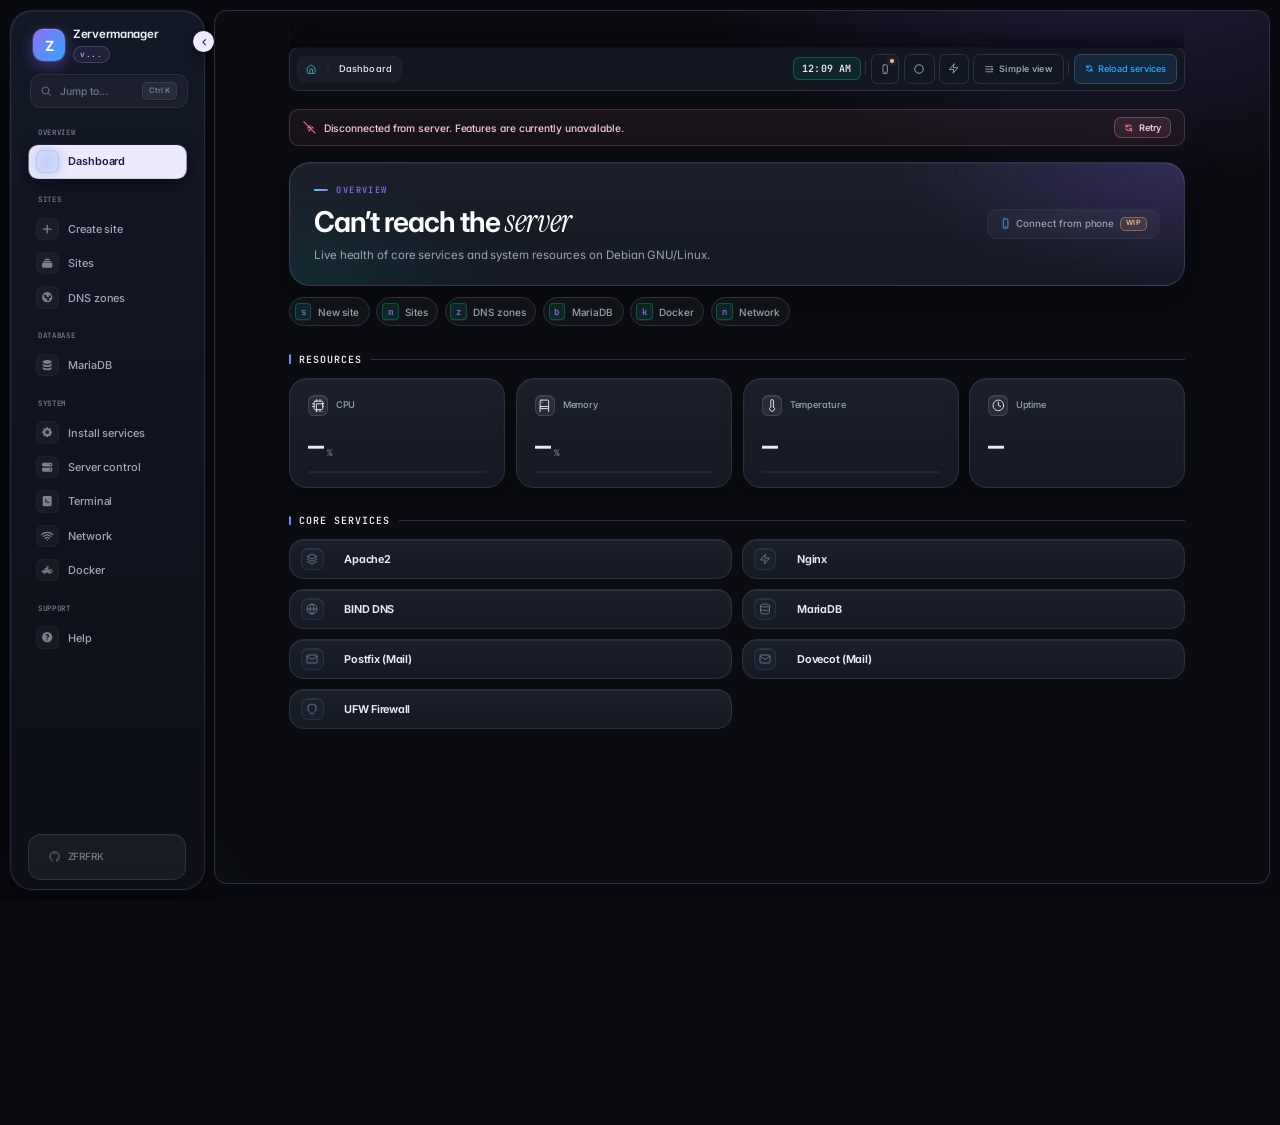
==== commit 71629529: "Web terminal (PTY shell in the UI, paste support), v63 palette polish, perf fixes - Web terminal: ne" ====
--- a/web_config/index.html
+++ b/web_config/index.html
@@ -1,6 +1,8 @@
 <!DOCTYPE html>
 <html lang="en">
 <head>
+    <script>try{var d=document.documentElement,t=localStorage.getItem("zm-theme2")||"hypr";d.dataset.theme=t;if(localStorage.getItem("zm-motion")==="reduce"){d.classList.add("zx-nosplash")}else{d.classList.add("zx-boot");setTimeout(function(){d.classList.remove("zx-boot")},3600)}}catch(e){}</script>
+    <link href="https://fonts.googleapis.com/css2?family=Instrument+Serif:ital@0;1&display=swap" rel="stylesheet">
     <script>try{if(localStorage.getItem("zm-motion")==="reduce")document.documentElement.dataset.motion="reduce"}catch(e){}</script>
     <meta charset="UTF-8">
     <meta name="viewport" content="width=device-width, initial-scale=1.0, viewport-fit=cover">
@@ -8,9 +10,16 @@
     <link rel="preconnect" href="https://fonts.googleapis.com">
     <link rel="preconnect" href="https://fonts.gstatic.com" crossorigin>
     <link href="https://fonts.googleapis.com/css2?family=Inter:wght@400;500;600;700&family=JetBrains+Mono:wght@400;500&display=swap" rel="stylesheet">
-    <link rel="stylesheet" href="style.css?v=53">
+    <link rel="stylesheet" href="style.css?v=65">
 </head>
 <body>
+    <div id="zx-splash" role="status" aria-live="polite" aria-label="Loading Zervermanager">
+        <div class="zx-sp-glow" aria-hidden="true"></div>
+        <div class="zx-sp-mark" aria-hidden="true"><span class="zx-sp-ring"></span><span class="zx-sp-z">Z</span></div>
+        <div class="zx-sp-name">Zerver<em class="zx-serif">manager</em></div>
+        <div class="zx-sp-bar" aria-hidden="true"><i></i></div>
+        <div class="zx-sp-status" id="zx-sp-status">starting panel</div>
+    </div>
 
     <div class="app-container">
 
@@ -71,6 +80,10 @@
                     <button class="nav-item" data-page="server" data-title="Server control" onclick="switchPage('server')">
                         <svg class="nav-icon" viewBox="0 0 20 20" fill="currentColor"><path fill-rule="evenodd" d="M2 5a2 2 0 012-2h12a2 2 0 012 2v2a2 2 0 01-2 2H4a2 2 0 01-2-2V5zm14 1a1 1 0 11-2 0 1 1 0 012 0zM2 13a2 2 0 012-2h12a2 2 0 012 2v2a2 2 0 01-2 2H4a2 2 0 01-2-2v-2zm14 1a1 1 0 11-2 0 1 1 0 012 0z" clip-rule="evenodd"/></svg>
                         <span class="nav-label">Server control</span>
+                    </button>
+                    <button class="nav-item" data-page="terminal" data-title="Terminal" onclick="switchPage('terminal')">
+                        <svg class="nav-icon" viewBox="0 0 20 20" fill="currentColor"><path fill-rule="evenodd" d="M3 4a2 2 0 012-2h10a2 2 0 012 2v12a2 2 0 01-2 2H5a2 2 0 01-2-2V4zm2.72 3.97a.75.75 0 011.06 0L8.31 9.5 6.78 11.03a.75.75 0 101.06 1.06l2.06-2.06a.75.75 0 000-1.06L7.84 6.91a.75.75 0 00-1.06 0v1.06zm4.28 3.28a.75.75 0 000 1.5h3a.75.75 0 000-1.5h-3z" clip-rule="evenodd"/></svg>
+                        <span class="nav-label">Terminal</span>
                     </button>
                     <button class="nav-item" data-page="network" data-title="Network" onclick="switchPage('network')">
                         <svg class="nav-icon" viewBox="0 0 20 20" fill="currentColor"><path fill-rule="evenodd" d="M17.778 8.222c-4.296-4.296-11.26-4.296-15.556 0A1 1 0 01.808 6.808c5.076-5.077 13.308-5.077 18.384 0a1 1 0 01-1.414 1.414zM14.95 11.05a7 7 0 00-9.9 0 1 1 0 01-1.414-1.414 9 9 0 0112.728 0 1 1 0 01-1.414 1.414zM12.12 13.88a3 3 0 00-4.242 0 1 1 0 01-1.415-1.415 5 5 0 017.072 0 1 1 0 01-1.415 1.415zM9 16a1 1 0 112 0 1 1 0 01-2 0z" clip-rule="evenodd"/></svg>
@@ -1305,6 +1318,47 @@
                     <div id="network-term" class="terminal"></div>
                 </div>
             </section>
+
+            <!-- Terminal -->
+            <section id="page-terminal" class="page-section">
+                <div class="page-header">
+                    <h2>Terminal</h2>
+                    <p>A live shell on this server, straight from the browser.</p>
+                </div>
+
+                <div class="card zx-term-card">
+                    <div class="zx-term-bar">
+                        <span class="zx-term-dot" id="term-dot" aria-hidden="true"></span>
+                        <span class="zx-term-title" id="term-title">shell</span>
+                        <div class="zx-term-actions">
+                            <button type="button" class="btn-sm zx-term-btn" id="term-paste-btn" title="Paste from clipboard into the shell">
+                                <svg width="11" height="11" viewBox="0 0 24 24" fill="none" stroke="currentColor" stroke-width="2"><rect x="9" y="9" width="13" height="13" rx="2" ry="2"/><path d="M5 15H4a2 2 0 01-2-2V4a2 2 0 012-2h9a2 2 0 012 2v1"/></svg> Paste
+                            </button>
+                            <button type="button" class="btn-sm zx-term-btn" id="term-ctrlc-btn" title="Send Ctrl+C (interrupt)">
+                                <svg width="11" height="11" viewBox="0 0 24 24" fill="none" stroke="currentColor" stroke-width="2"><path d="M18.36 6.64a9 9 0 11-12.73 0"/><line x1="12" y1="2" x2="12" y2="12"/></svg> ^C
+                            </button>
+                            <button type="button" class="btn-sm zx-term-btn" id="term-clear-btn" title="Clear the scrollback">
+                                <svg width="11" height="11" viewBox="0 0 24 24" fill="none" stroke="currentColor" stroke-width="2"><line x1="18" y1="6" x2="6" y2="18"/><line x1="6" y1="6" x2="18" y2="18"/></svg> Clear
+                            </button>
+                            <button type="button" class="btn-sm zx-term-btn" id="term-restart-btn" title="Kill this shell and start a fresh one">
+                                <svg width="11" height="11" viewBox="0 0 24 24" fill="none" stroke="currentColor" stroke-width="2"><polyline points="23 4 23 10 17 10"/><path d="M20.49 15a9 9 0 11-2.12-9.36L23 10"/></svg> Restart
+                            </button>
+                        </div>
+                    </div>
+
+                    <div class="zx-term-scroll" id="term-scroll" tabindex="0" role="log" aria-label="Server terminal output">
+                        <div class="zx-term-out" id="term-out"></div>
+                        <div class="zx-term-caret" aria-hidden="true"></div>
+                    </div>
+                    <textarea id="term-input" class="zx-term-input" rows="1" spellcheck="false" autocomplete="off" autocapitalize="off" autocorrect="off" aria-label="Terminal keyboard input"></textarea>
+
+                    <div class="zx-term-foot" id="term-foot">
+                        <span>Click the terminal and type — <kbd>Ctrl</kbd>+<kbd>V</kbd> or <b>Paste</b> to paste · <kbd>↑</kbd><kbd>↓</kbd> history · <kbd>Ctrl</kbd>+<kbd>C</kbd> interrupt</span>
+                        <span class="zx-term-state" id="term-state">connecting…</span>
+                    </div>
+                </div>
+            </section>
+
             <!-- Help Page -->
 
             <!-- ──────────────────────────────────────────
@@ -1477,6 +1531,7 @@
                         <li><strong>MariaDB</strong>: View databases and users, or drop them.</li>
                         <li><strong>Install services</strong>: Manage system packages and create mailboxes for Postfix and Dovecot.</li>
                         <li><strong>Server control</strong>: Start, stop and reload services, manage the firewall, or repair packages.</li>
+                        <li><strong>Terminal</strong>: A live shell on this server — type or paste commands straight from the browser.</li>
                         <li><strong>Network</strong>: View and apply static IP settings.</li>
                     </ul>
                     <p style="margin-bottom: 24px;">
@@ -1494,10 +1549,11 @@
         </main>
     </div>
     <script src="qr.js?v=1"></script>
-    <script src="app.js?v=20"></script>
-    <script src="fx.js?v=11"></script>
-    <script src="motion.js?v=8"></script>
-    <script src="makesite.js?v=1"></script>
+    <script src="app.js?v=21"></script>
+    <script src="fx.js?v=12"></script>
+    <script src="motion.js?v=17"></script>
+    <script src="makesite.js?v=4"></script>
+    <script src="term.js?v=4"></script>
 
     <!-- ── Keyboard Shortcuts Overlay ── -->
     <div class="kbd-overlay" id="kbd-overlay" onclick="closeKbdOverlay()">
@@ -1515,6 +1571,7 @@
                 <div class="kbd-row"><span class="kbd-desc">MariaDB</span><span class="kbd-keys"><kbd>g</kbd><kbd>b</kbd></span></div>
                 <div class="kbd-row"><span class="kbd-desc">Install services</span><span class="kbd-keys"><kbd>g</kbd><kbd>i</kbd></span></div>
                 <div class="kbd-row"><span class="kbd-desc">Server control</span><span class="kbd-keys"><kbd>g</kbd><kbd>v</kbd></span></div>
+                <div class="kbd-row"><span class="kbd-desc">Terminal</span><span class="kbd-keys"><kbd>g</kbd><kbd>t</kbd></span></div>
                 <div class="kbd-row"><span class="kbd-desc">Network</span><span class="kbd-keys"><kbd>g</kbd><kbd>n</kbd></span></div>
                 <div class="kbd-row"><span class="kbd-desc">Docker</span><span class="kbd-keys"><kbd>g</kbd><kbd>k</kbd></span></div>
                 <div class="kbd-row"><span class="kbd-desc">Help</span><span class="kbd-keys"><kbd>g</kbd><kbd>h</kbd></span></div>
@@ -1573,7 +1630,7 @@
                     <span>Work in progress — this does <strong>not</strong> work from phones yet. Debugging is paused; the scan and QR below are shown for testing only.</span>
                 </div>
                 <div class="phone-qr-wrap">
-                    <canvas id="phone-qr" width="240" height="240" aria-label="QR code of the Web UI address"></canvas>
+                    <div class="phone-qr-paper"><canvas id="phone-qr" width="240" height="240" aria-label="QR code of the Web UI address"></canvas></div>
                     <div class="phone-qr-url mono" id="phone-qr-url">—</div>
                 </div>
                 <div class="phone-rows" id="phone-rows"></div>
--- a/web_config/style.css
+++ b/web_config/style.css
@@ -2759,21 +2759,24 @@
     position: fixed;
     inset: 0;
     background: rgba(10, 10, 18, 0.85);
-    backdrop-filter: blur(16px);
-    -webkit-backdrop-filter: blur(16px);
     z-index: 10000;
-    display: flex;
+    display: none;                      /* PERF: was display:flex + opacity:0 — that kept a full-screen
+                                           blur(16px) layer alive 24/7 and made every animation stutter */
     align-items: center;
     justify-content: center;
     opacity: 0;
     pointer-events: none;
-    transition: opacity 0.4s ease;
+    transition: opacity 0.35s ease, display 0.35s allow-discrete, overlay 0.35s allow-discrete;
 }
 
 .video-overlay.open {
+    display: flex;
     opacity: 1;
     pointer-events: auto;
 }
+/* fade-in works despite the display switch (the container is opaque black anyway,
+   so the old backdrop blur added cost but nothing visible — removed) */
+@starting-style { .video-overlay.open { opacity: 0; } }
 
 .video-container {
     position: relative;
@@ -4134,7 +4137,8 @@
 }
 .card:focus-within::after {
     opacity: 0.95;
-    animation: hyprBorderSpin 6s linear infinite;
+    animation: none;   /* PERF: the infinite spin re-painted this large gradient every frame
+                          for as long as a field was focused — stutter while typing */
 }
 
 /* ──────────────────────────────────────────────
@@ -7748,8 +7752,11 @@
 .sites-table td, .sites-table th { padding: 12px 16px; }
 .sites-table tbody tr + tr { border-top: 1px solid rgba(255,255,255,.04); }
 
-/* Dialogs, modals, menus, toasts: one glass language. */
-#dialog-overlay, .modal-overlay { -webkit-backdrop-filter: blur(6px); backdrop-filter: blur(6px); }
+/* Dialogs, modals, menus, toasts: one glass language.
+   PERF: no backdrop blur on full-screen scrims — the dashboard keeps animating
+   behind an open modal, and a screen-sized blur re-rastering every frame is a
+   major stutter source. The dark scrim alone reads as glass. */
+#dialog-overlay, .modal-overlay { -webkit-backdrop-filter: none; backdrop-filter: none; }
 #dialog-box, .modal-box, .modal-content { border-radius: 18px; border: 1px solid rgba(167,139,250,.25); background-image: var(--glass); box-shadow: 0 30px 80px rgba(0,0,0,.6), var(--edge); }
 .fx-select-menu { -webkit-backdrop-filter: blur(14px); backdrop-filter: blur(14px); box-shadow: 0 16px 40px rgba(0,0,0,.55); }
 .toast { border-radius: 12px; background-image: var(--glass); box-shadow: 0 12px 32px rgba(0,0,0,.5), var(--edge); }
@@ -8959,3 +8966,778 @@
 #phone-access-btn { position: relative; padding-inline: 10px; }
 #phone-access-btn span { display: none; }
 #phone-access-btn::after { content: ""; position: absolute; top: 5px; right: 5px; width: 6px; height: 6px; border-radius: 50%; background: #fab387; box-shadow: 0 0 6px rgba(250, 179, 135, .7); }
+
+/* ═════════════════════════════════════════════════════════════════════
+   v54 — WORKSPACE PAGES (phase 2): captioned tab cards · action-aware buttons · empty states
+═════════════════════════════════════════════════════════════════════ */
+.page-section:not(#page-makesite):not(#page-dashboard) .content-tabs { display: grid; grid-template-columns: repeat(auto-fit, minmax(150px, 1fr)); gap: 8px; padding: 6px; }
+.page-section:not(#page-makesite):not(#page-dashboard) .content-tab-btn {
+    display: flex; flex-direction: column; align-items: flex-start; justify-content: center; gap: 3px;
+    padding: 12px 14px; min-height: 60px; text-align: left; border-radius: 11px;
+}
+.page-section:not(#page-makesite):not(#page-dashboard) .content-tab-btn[data-sub]::after {
+    content: attr(data-sub); font: 400 .68rem var(--font-mono); letter-spacing: 0; color: var(--text-dim);
+    white-space: nowrap; overflow: hidden; text-overflow: ellipsis; max-width: 100%;
+}
+.page-section:not(#page-makesite):not(#page-dashboard) .content-tab-btn.active::after { color: var(--accent2); }
+/* tabs that carry an icon keep the icon beside the two lines */
+.page-section:not(#page-makesite):not(#page-dashboard) .content-tab-btn:has(> svg) { display: grid; grid-template-columns: auto minmax(0, 1fr); column-gap: 12px; align-items: center; }
+.page-section:not(#page-makesite):not(#page-dashboard) .content-tab-btn:has(> svg) > svg { grid-row: 1 / span 2; }
+.page-section:not(#page-makesite):not(#page-dashboard) .content-tab-btn:has(> svg)[data-sub]::after { grid-column: 2; }
+
+/* Run button names the action; destructive ones turn rose. */
+.tab-pane form > .btn-primary { min-height: 44px; padding-inline: 24px; margin-top: 4px; transition: background-position .45s var(--ease-out), box-shadow .25s var(--ease-out), filter .2s, transform .12s var(--ease-out); }
+.btn.is-danger, .btn-primary.is-danger {
+    background: linear-gradient(110deg, #e11d48 0%, #f43f5e 55%, #fb7185 130%) !important; background-size: 170% 100%;
+    border-color: rgba(251, 113, 133, .55) !important; box-shadow: 0 6px 22px rgba(244, 63, 94, .38), inset 0 1px 0 rgba(255, 255, 255, .22) !important;
+}
+.btn.is-danger:hover { box-shadow: 0 8px 30px rgba(244, 63, 94, .55), inset 0 1px 0 rgba(255, 255, 255, .28) !important; }
+form.zx-danger .form-group:has(select[name="action"]) .form-control { border-color: rgba(244, 63, 94, .35); }
+
+/* Docker: the "not installed" state gets a proper empty-state look. */
+#docker-install-card {
+    border-radius: 20px !important; border: 1px solid rgba(167, 139, 250, .2) !important;
+    background: radial-gradient(420px 220px at 50% 0%, rgba(139, 92, 246, .18), transparent 70%), var(--glass), var(--bg-surface) !important;
+}
+#docker-install-card > svg { width: 56px; height: 56px; padding: 14px; margin-bottom: 14px; border-radius: 18px; color: var(--accent2); background: rgba(0, 245, 212, .08); border: 1px solid rgba(0, 245, 212, .2); }
+#page-docker .hy-toolbar { border-bottom: 1px solid var(--border); }
+
+/* ═════════════════════════════════════════════════════════════════════
+   v55 — CRAFT PASS (ten rules)
+   1 concentric radii · 2 alpha borders · 3 OKLCH palette · 4 OKLCH gradients · 5 icon weight
+   6 masked edges · 7 blurred icon swaps · 8 dark-mode elevation · 9 dynamic viewport · 10 multiply
+═════════════════════════════════════════════════════════════════════ */
+:root {
+    /* 3 — palette in OKLCH: same perceived lightness per role, so no hue looks louder than another. */
+    --zx-cyan:   oklch(.90 .14 182);
+    --zx-purple: oklch(.72 .17 295);
+    --zx-rose:   oklch(.76 .13 8);
+    --zx-green:  oklch(.84 .14 150);
+    --zx-amber:  oklch(.89 .11 88);
+    --hypr-cyan: var(--zx-cyan); --hypr-magenta: var(--zx-rose);
+    --success: var(--zx-green); --warning: var(--zx-amber); --danger: var(--zx-rose);
+
+    /* 2 — borders are translucent white: they pick up whatever surface they sit on. */
+    --border:       rgb(255 255 255 / .075);
+    --border-light: rgb(255 255 255 / .135);
+
+    /* 8 — dark-mode depth by lightness, not shadow: page < card < raised < floating. */
+    --bg-base:     oklch(.135 .018 295);
+    --bg-surface:  oklch(.175 .022 295);
+    --bg-elevated: oklch(.215 .026 295);
+    --bg-float:    oklch(.265 .030 295);
+    --bg-input:    oklch(.120 .018 295);
+
+    /* 4 — gradients interpolate in OKLCH: no grey midpoints between cyan, purple and rose. */
+    --hy-border: linear-gradient(135deg in oklch, var(--zx-cyan), var(--zx-purple) 55%, var(--zx-rose));
+    --hypr-active-border: var(--hy-border);
+
+    /* 9 — dynamic viewport units (they follow Safari's collapsing bars). */
+    --vh1: calc(1dvh / var(--ui-zoom));
+}
+@supports not (height: 1dvh) { :root { --vh1: calc(1vh / var(--ui-zoom)); } }
+
+/* 8 — floating layers are the lightest surface and get a top highlight instead of relying on shadow. */
+html body :is(.fx-select-menu, #dialog-box, .modal-box, .modal-content, .toast, .hy-tip, .fx-pal, .kbd-panel) {
+    background-color: color-mix(in oklch, var(--bg-float) 94%, transparent);
+    box-shadow: inset 0 1px 0 oklch(1 0 0 / .07), 0 24px 60px oklch(0 0 0 / .55);
+}
+html body .top-bar { background-color: color-mix(in oklch, var(--bg-elevated) 82%, transparent); }
+
+/* 4 — OKLCH gradients on the main accents. */
+html body .btn-primary:not(.is-danger) {
+    background-image: linear-gradient(110deg in oklch, oklch(.54 .24 293) 0%, oklch(.63 .21 292) 45%, oklch(.72 .13 215) 130%);
+    background-size: 170% 100%;
+}
+html body .page-header h2 { background-image: linear-gradient(100deg in oklch, #fff 30%, oklch(.84 .09 300) 72%, var(--zx-cyan) 120%); }
+.hy-pill--tab, .hy-seg button.on { background-image: linear-gradient(135deg in oklch, rgb(139 92 246 / .30), rgb(0 245 212 / .10)); }
+.hy-pill--nav::before { background: linear-gradient(180deg in oklch, var(--zx-cyan), var(--zx-purple)); }
+
+/* 1 — concentric radii: inner = outer − padding. */
+.content-tabs { --r: 14px; --p: 6px; border-radius: var(--r) !important; padding: var(--p); }
+:is(#page-makesite, .page-section) .content-tabs .content-tab-btn { border-radius: calc(var(--r) - var(--p)) !important; }
+.hy-pill--tab { border-radius: calc(14px - 6px); }
+.hy-seg { --r: 12px; --p: 4px; border-radius: var(--r); padding: var(--p); }
+.hy-seg button { border-radius: calc(var(--r) - var(--p)); }
+.fx-select-menu .fx-select-opt { border-radius: calc(14px - 6px); }
+
+/* 5 — icon stroke matches the weight of the type beside it. */
+.nav-item svg, .sidebar-search svg, .hy-key svg, .hy-search svg, .hy-copy svg, .ms-tool svg, .status-icon svg, .fx-metric svg { stroke-width: 1.75; }
+.nav-item svg *, .sidebar-search svg *, .hy-key svg *, .hy-search svg *, .hy-copy svg *, .ms-tool svg *, .status-icon svg *, .fx-metric svg * { stroke-width: inherit; }
+.nav-item.active svg, .btn svg, .btn-sm svg, .top-bar-btn svg, .content-tab-btn svg { stroke-width: 2; }
+.nav-item.active svg *, .btn svg *, .btn-sm svg *, .top-bar-btn svg *, .content-tab-btn svg * { stroke-width: inherit; }
+
+/* 6 — edges fade only while a strip is actually scrollable (scroll-driven; no JS). */
+@property --mk-l { syntax: '<length>'; inherits: false; initial-value: 0px; }
+@property --mk-r { syntax: '<length>'; inherits: false; initial-value: 0px; }
+@keyframes zxEdge { 0% { --mk-l: 0px; --mk-r: 32px; } 8% { --mk-l: 32px; --mk-r: 32px; } 92% { --mk-l: 32px; --mk-r: 32px; } 100% { --mk-l: 32px; --mk-r: 0px; } }
+.hy-launch, .sites-table-wrap {
+    -webkit-mask-image: linear-gradient(90deg, transparent 0, #000 var(--mk-l), #000 calc(100% - var(--mk-r)), transparent 100%);
+            mask-image: linear-gradient(90deg, transparent 0, #000 var(--mk-l), #000 calc(100% - var(--mk-r)), transparent 100%);
+    animation: zxEdge linear both; animation-timeline: scroll(self inline);
+}
+
+/* 7 — two icons stacked; the swap cross-fades with a slight blur and scale. */
+.hy-copy, .ms-tool { position: relative; }
+.hy-copy .ic, .ms-tool .ic {
+    position: absolute; inset: 0; margin: auto; width: 14px; height: 14px;
+    transition: opacity .28s var(--ease-out), filter .28s var(--ease-out), transform .28s var(--ease-out);
+}
+.ms-tool .ic { width: 16px; height: 16px; }
+.hy-copy .ic-b, .ms-tool .ic-b { opacity: 0; filter: blur(4px); transform: scale(.55); }
+.hy-copy.done .ic-a, .ms-tool.on .ic-a { opacity: 0; filter: blur(4px); transform: scale(.55); }
+.hy-copy.done .ic-b, .ms-tool.on .ic-b { opacity: 1; filter: none; transform: none; }
+
+/* 10 — QR: the canvas multiplies onto a tinted paper frame, so its light ground melts into the frame (no hard white box). */
+.phone-qr-paper {
+    flex: 0 0 auto; padding: 10px; border-radius: 16px; isolation: isolate;
+    background: oklch(.955 .02 295); box-shadow: 0 8px 24px oklch(0 0 0 / .4), inset 0 0 0 1px oklch(1 0 0 / .5);
+}
+.phone-qr-paper canvas { display: block; mix-blend-mode: multiply; border-radius: calc(16px - 10px); box-shadow: none; }
+
+/* ═════════════════════════════════════════════════════════════════════
+   v56 — FROM YOUR SCREENSHOTS: crisp text · dashboard status bar · calm offline states · Help launchpad
+═════════════════════════════════════════════════════════════════════ */
+/* Text: grayscale antialiasing (the orange/blue fringes were ClearType subpixel rendering). */
+html body { opacity: .999; -webkit-font-smoothing: antialiased; text-rendering: optimizeLegibility; }
+
+/* Dashboard status bar: the base .status-box is a column flexbox, so it also needs flex-direction: row. */
+@media (min-width: 1000px) {
+    #page-dashboard .status-grid > .fx-health { flex-direction: row; align-items: center; }
+    #page-dashboard .fx-health .fx-health-top { flex: 1 1 auto; min-height: 0; }
+    #page-dashboard .fx-health .fx-reload { width: auto; }
+}
+
+/* Offline: tiles keep only what carries information (name, value, meter) instead of empty rows of dashes. */
+.main-content:has(#offline-banner:not(.hidden)) #page-dashboard .fx-metric .fx-spark,
+.main-content:has(#offline-banner:not(.hidden)) #page-dashboard .fx-metric .fx-metric-foot,
+.main-content:has(#offline-banner:not(.hidden)) #page-dashboard .fx-metric .metric-state-pill { display: none; }
+.main-content:has(#offline-banner:not(.hidden)) #page-dashboard .fx-metric { min-height: 0; }
+
+/* Large cards don't get the loud rainbow "active window" ring; small tiles keep it. */
+.page-section > .card:focus-within::after, .page-section > .card:focus-within { opacity: 1; }
+.page-section > .card:focus-within::after { opacity: .38; }
+
+/* Help works offline, so the connection banner stays away from it. */
+.main-content:has(#page-help.active) #offline-banner { display: none; }
+
+/* Sites: the "disconnected" row becomes a real empty state (icon, calm text, no stray header). */
+.sites-table td[colspan][style*="var(--danger)"] { padding: 56px 24px !important; color: var(--text-muted) !important; font: 400 .88rem var(--font-ui); }
+.sites-table td[colspan][style*="var(--danger)"]::before {
+    content: ""; display: block; width: 52px; height: 52px; margin: 0 auto 16px; border-radius: 16px;
+    border: 1px solid color-mix(in oklch, var(--danger) 30%, transparent);
+    background:
+        url("data:image/svg+xml;utf8,<svg xmlns='http://www.w3.org/2000/svg' viewBox='0 0 24 24' fill='none' stroke='%23f38ba8' stroke-width='1.75' stroke-linecap='round' stroke-linejoin='round'><path d='M1 1l22 22'/><path d='M16.72 11.06A10.94 10.94 0 0 1 19 12.55'/><path d='M5 12.55a10.94 10.94 0 0 1 5.17-2.39'/><path d='M10.71 5.05A16 16 0 0 1 22.58 9'/><path d='M1.42 9a15.91 15.91 0 0 1 4.7-2.88'/><path d='M8.53 16.11a6 6 0 0 1 6.95 0'/><path d='M12 20h.01'/></svg>") center / 24px no-repeat,
+        color-mix(in oklch, var(--danger) 10%, transparent);
+}
+.sites-table:has(td[colspan][style*="var(--danger)"]) thead { display: none; }
+
+/* Two-pane pages: tabs in a tidy 2-column grid; the terminal lines up with the top of the card. */
+.page-section:not(#page-makesite):not(#page-dashboard) .card-split-form .content-tabs { grid-template-columns: repeat(2, minmax(0, 1fr)); }
+.page-section:not(#page-makesite):not(#page-dashboard) .card-split-terminal { grid-column: 2; grid-row: 1 / span 3; align-self: start; margin-top: 0; padding-top: 0; }
+
+/* Help: a launchpad of page cards + a shortcut strip instead of a text list. */
+.hy-help-grid { display: grid; grid-template-columns: repeat(auto-fill, minmax(250px, 1fr)); gap: 12px; margin: 18px 0 26px; }
+.hy-help-card {
+    position: relative; display: grid; grid-template-columns: 42px minmax(0, 1fr); gap: 3px 14px; align-items: start; text-align: left;
+    padding: 16px 16px 16px 16px; border: 1px solid var(--border); border-radius: 16px; color: inherit; cursor: pointer;
+    background-color: var(--bg-surface); background-image: var(--glass); box-shadow: var(--edge);
+    transition: border-color .25s var(--ease-out), background-color .25s var(--ease-out), transform .25s var(--ease-out);
+    animation: hyRise .55s var(--ease-out) both;
+}
+.hy-help-card:hover { border-color: var(--border-light); background-color: var(--bg-elevated); transform: translateY(-2px); }
+.hy-help-card:active { transform: scale(.985); }
+.hy-help-ico { grid-row: 1 / span 2; width: 42px; height: 42px; display: grid; place-items: center; border-radius: calc(16px - 6px); color: var(--zx-cyan); background: rgb(0 245 212 / .07); border: 1px solid rgb(0 245 212 / .16); }
+.hy-help-ico svg { width: 20px; height: 20px; stroke-width: 1.75; }
+.hy-help-card b { font: 600 .92rem var(--font-ui); color: var(--text); padding-right: 44px; }
+.hy-help-card .d { font: 400 .8rem/1.5 var(--font-ui); color: var(--text-muted); }
+.hy-help-card kbd { position: absolute; top: 14px; right: 14px; display: inline-flex; gap: 3px; background: none; border: 0; box-shadow: none; padding: 0; }
+.hy-help-card kbd i { font: 500 .66rem var(--font-mono); font-style: normal; color: var(--text-dim); padding: 1px 6px; border-radius: 6px; border: 1px solid var(--border-light); background: rgb(255 255 255 / .04); }
+.hy-shortcuts { display: flex; flex-wrap: wrap; gap: 12px 26px; padding-top: 18px; border-top: 1px solid var(--border); }
+.hy-sc { display: inline-flex; align-items: center; gap: 6px; font: 400 .8rem var(--font-ui); color: var(--text-muted); }
+.hy-sc kbd { font: 500 .68rem var(--font-mono); }
+
+/* ═════════════════════════════════════════════════════════════════════
+   v58 — GLASS THEME in Hyprland colours (default; theme button in the top bar switches to flat dark)
+   Frosted translucent panels · purple/cyan/pink backdrop · lavender pill selection · serif accent · blur/iris motion
+═════════════════════════════════════════════════════════════════════ */
+@keyframes zxIris { 0% { clip-path: circle(0% at 50% 40%); filter: blur(20px); transform: scale(1.05); opacity: 0; } 35% { opacity: 1; } 100% { clip-path: circle(150% at 50% 40%); filter: blur(0); transform: none; opacity: 1; } }
+@keyframes zxPage { from { opacity: 0; filter: blur(14px); transform: translate3d(calc(var(--fx-dir, 1) * 24px), 0, 0) scale(.985); } to { opacity: 1; filter: blur(0); transform: none; } }
+.zx-serif { font-family: 'Instrument Serif', 'Iowan Old Style', Georgia, serif; font-style: italic; font-weight: 400; letter-spacing: -.01em; font-size: 1.12em; }
+
+html[data-theme="glass"] {
+    /* text and accents stay exactly as in the Hyprland theme; only surfaces become translucent */
+    --bg-void: transparent; --bg-base: rgb(255 255 255 / .03); --bg-surface: rgb(255 255 255 / .06);
+    --bg-elevated: rgb(255 255 255 / .10); --bg-float: oklch(.27 .03 295 / .95); --bg-input: rgb(0 0 0 / .28);
+    --bg-glass: rgb(255 255 255 / .05); --bg-darker: rgb(0 0 0 / .2); --bg-lighter: rgb(255 255 255 / .08);
+    --panel: rgb(255 255 255 / .06); --line: rgb(255 255 255 / .10); --line-strong: rgb(255 255 255 / .16);
+    --border: rgb(255 255 255 / .10); --border-light: rgb(255 255 255 / .18);
+    --glass: linear-gradient(180deg, rgb(255 255 255 / .09), rgb(255 255 255 / .02));
+    --edge: inset 0 1px 0 rgb(255 255 255 / .12), inset 0 0 0 1px rgb(255 255 255 / .03);
+    --gl-pill: oklch(.95 .03 295);          /* lavender "selected" pill */
+    --gl-pill-ink: oklch(.26 .09 295);
+
+    /* backdrop: Hyprland purple / cyan / pink light with soft discs for the frosting to blur */
+    background:
+        radial-gradient(circle at 80% 18%, oklch(.72 .16 335 / .32) 0 140px, transparent 142px),
+        radial-gradient(circle at 14% 82%, oklch(.8 .12 200 / .26) 0 200px, transparent 202px),
+        radial-gradient(circle at 62% 90%, oklch(.62 .2 295 / .32) 0 100px, transparent 102px),
+        radial-gradient(1100px 700px at 8% 0%, oklch(.42 .18 295 / .85), transparent 62%),
+        radial-gradient(900px 800px at 100% 100%, oklch(.4 .12 215 / .6), transparent 62%),
+        radial-gradient(700px 600px at 70% 40%, oklch(.36 .16 335 / .4), transparent 65%),
+        linear-gradient(160deg in oklch, oklch(.2 .045 290), oklch(.14 .03 285)) fixed;
+
+    & body { background: transparent; opacity: 1; }
+    & body::before { background: none; }
+    & body::after { background-image: url("data:image/svg+xml;utf8,<svg xmlns='http://www.w3.org/2000/svg' width='180' height='180'><filter id='n'><feTurbulence type='fractalNoise' baseFrequency='.85' numOctaves='2' stitchTiles='stitch'/><feColorMatrix values='0 0 0 0 1  0 0 0 0 1  0 0 0 0 1  0 0 0 .9 0'/></filter><rect width='100%' height='100%' filter='url(%23n)'/></svg>"); background-color: transparent; opacity: .04; }
+
+    /* frosted panels */
+    & .sidebar, & .main-content {
+        background: linear-gradient(180deg, rgb(255 255 255 / .08), rgb(255 255 255 / .03)) !important; background-attachment: scroll !important;
+        border: 1px solid rgb(255 255 255 / .13);
+        box-shadow: 0 30px 80px rgb(0 0 0 / .45), inset 0 1px 0 rgb(255 255 255 / .14) !important;
+        -webkit-backdrop-filter: blur(26px) saturate(1.4); backdrop-filter: blur(26px) saturate(1.4);
+    }
+    & .card, & .status-box, & .fx-metric, & .hy-key, & .hy-help-card, & .ms-plan, & .form-details, & .fx-health, & .hy-toolbar {
+        background-color: rgb(255 255 255 / .05); background-image: var(--glass);
+        border-color: rgb(255 255 255 / .11); box-shadow: 0 12px 34px rgb(0 0 0 / .28), inset 0 1px 0 rgb(255 255 255 / .12);
+    }
+    & .hy-key { box-shadow: none; }
+    & .top-bar { background: rgb(255 255 255 / .06) !important; border-color: rgb(255 255 255 / .13) !important; box-shadow: 0 12px 32px rgb(0 0 0 / .35), inset 0 1px 0 rgb(255 255 255 / .12) !important; }
+    & .fx-actionbar { background: rgb(20 16 34 / .6) !important; border-color: rgb(255 255 255 / .14); }
+    & .sidebar-search { background: rgb(255 255 255 / .06); border: 1px solid rgb(255 255 255 / .1); }
+
+    /* selected = lavender pill with dark ink (sidebar, tabs, filters) */
+    & .nav-menu .nav-item.active { color: var(--gl-pill-ink) !important; font-weight: 600; }
+    & .nav-menu .nav-item.active svg { color: oklch(.5 .22 293); }
+    & .hy-pill--nav { background: var(--gl-pill) !important; box-shadow: 0 8px 22px rgb(0 0 0 / .4), inset 0 -1px 0 oklch(.8 .06 295 / .4) !important; }
+    & .hy-pill--tab, & .hy-seg button.on { background: var(--gl-pill) !important; box-shadow: 0 6px 18px rgb(0 0 0 / .35) !important; }
+    & .content-tab-btn.active, & .hy-seg button.on { color: var(--gl-pill-ink) !important; }
+    & .content-tab-btn.active::after { color: oklch(.5 .2 293); }
+    & .content-tab-btn.active > svg { color: oklch(.5 .22 293); }
+    & .hy-seg button.on b { color: var(--gl-pill-ink); background: rgb(80 40 140 / .12); }
+
+    /* dashboard: purple → pink hero, one matching accent tile */
+    & #page-dashboard .dashboard-header {
+        background: radial-gradient(520px 260px at 90% 0%, oklch(.8 .13 200 / .42), transparent 70%), linear-gradient(135deg in oklch, oklch(.5 .23 290), oklch(.58 .23 335));
+        border-color: rgb(255 255 255 / .22); box-shadow: 0 28px 64px oklch(.35 .2 300 / .5), inset 0 1px 0 rgb(255 255 255 / .28);
+    }
+    & #page-dashboard .dashboard-header h2, & #page-dashboard .dashboard-header h2 .zx-serif {
+        background: none !important; -webkit-background-clip: border-box !important; background-clip: border-box !important;
+        -webkit-text-fill-color: currentColor; color: #fff !important; font-size: clamp(2.3rem, 3.2vw, 3.2rem); line-height: 1.04; letter-spacing: -.035em;
+    }
+    & #page-dashboard .dashboard-header p { color: rgb(255 255 255 / .85) !important; }
+    & #page-dashboard .dashboard-header .hy-eyebrow { color: rgb(255 255 255 / .9); }
+    & #page-dashboard .dashboard-header .hy-eyebrow::before { background: #fff; }
+    & .hdr-phone { background: rgb(255 255 255 / .94); color: var(--gl-pill-ink); border: 0; box-shadow: 0 8px 22px rgb(0 0 0 / .3); }
+    & #fx-m-cpu { background: linear-gradient(135deg in oklch, oklch(.5 .23 290), oklch(.58 .23 335)); border-color: rgb(255 255 255 / .25); box-shadow: 0 18px 44px oklch(.35 .2 300 / .5), inset 0 1px 0 rgb(255 255 255 / .28); }
+    & #fx-m-cpu :is(.fx-metric-name, .fx-metric-main b, .fx-unit, .fx-metric-foot span, .fx-metric-ico, .metric-state-pill) { color: #fff !important; }
+    & #fx-m-cpu .fx-meter { background: rgb(255 255 255 / .28); } & #fx-m-cpu .fx-meter i { background: #fff; }
+
+    /* motion: blur + iris */
+    & .main-content .page-section.active { animation: zxPage .65s var(--ease-out) both; }
+    &.zx-intro .app-container { animation: zxIris 1.4s var(--ease-out) both; }
+}
+
+/* ═════════════════════════════════════════════════════════════════════
+   v59 — REFINE (from your screenshot + the two rule lists; exceptions kept: serif accents, mono labels, lavender pill)
+═════════════════════════════════════════════════════════════════════ */
+@keyframes zxTitle { from { opacity: 0; filter: blur(8px); transform: translate3d(0, 6px, 0); } to { opacity: 1; filter: blur(0); transform: none; } }
+.page-header h2.zx-swap { animation: zxTitle .45s var(--ease-out) both; }
+
+/* Glass: soft glows instead of hard-edged discs (rule 13: remove embellishments). */
+html[data-theme="glass"] {
+    --text-muted: #c9cde2; --text-dim: #aab0c9;                               /* rule 15: contrast on translucent surfaces */
+    background:
+        radial-gradient(560px 560px at 80% 18%, oklch(.72 .16 335 / .22), transparent 70%),
+        radial-gradient(680px 680px at 14% 82%, oklch(.8 .12 200 / .18), transparent 70%),
+        radial-gradient(460px 460px at 62% 90%, oklch(.62 .2 295 / .22), transparent 70%),
+        radial-gradient(1100px 700px at 8% 0%, oklch(.42 .18 295 / .85), transparent 62%),
+        radial-gradient(900px 800px at 100% 100%, oklch(.4 .12 215 / .6), transparent 62%),
+        radial-gradient(700px 600px at 70% 40%, oklch(.36 .16 335 / .4), transparent 65%),
+        linear-gradient(160deg in oklch, oklch(.2 .045 290), oklch(.14 .03 285)) fixed;
+}
+html[data-theme="glass"] .main-content > .top-bar::before { background: none; }   /* no dark strip above the bar */
+html[data-theme="glass"] #page-dashboard.active > .fx-metrics #fx-m-cpu {
+    background-color: transparent !important;
+    background-image: linear-gradient(135deg in oklch, oklch(.5 .23 290), oklch(.58 .23 335)) !important;
+    border-color: rgb(255 255 255 / .25);
+}
+
+/* Theme button: two icons cross-fade with a slight blur (animation rule 18). */
+#zx-theme-btn { position: relative; width: 34px; padding: 0; }
+#zx-theme-btn .ic { position: absolute; inset: 0; margin: auto; width: 15px; height: 15px; transition: opacity .25s var(--ease-out), filter .25s var(--ease-out), transform .25s var(--ease-out); }
+#zx-theme-btn .ic-b { opacity: 0; filter: blur(4px); transform: scale(.55); }
+#zx-theme-btn[aria-pressed="false"] .ic-a { opacity: 0; filter: blur(4px); transform: scale(.55); }
+#zx-theme-btn[aria-pressed="false"] .ic-b { opacity: 1; filter: none; transform: none; }
+
+/* Rules 1 + 2: when disconnected the panel said "can't connect" four times. Keep the banner, drop the echoes. */
+.main-content:has(#offline-banner:not(.hidden)) #page-dashboard .status-grid > .fx-health,
+.main-content:has(#offline-banner:not(.hidden)) #page-dashboard .fx-updated,
+.main-content:has(#offline-banner:not(.hidden)) #page-dashboard .status-grid > .status-box .badge,
+.main-content:has(#offline-banner:not(.hidden)) #page-dashboard .status-grid > .status-box .status-box-actions { display: none; }
+
+/* Rule 13: no scanlines, no glow on the clock. */
+.terminal, .terminal.visible { background-image: none !important; }
+.waybar-clock { text-shadow: none; }
+
+/* Animation rules: 3 stagger rows by 30 ms · 2/10 dropdowns 150–250 ms, popovers start at .95 · 14 no tween while held · 15 exits shorter. */
+.status-grid > :nth-child(1) { animation-delay: .10s; } .status-grid > :nth-child(2) { animation-delay: .13s; }
+.status-grid > :nth-child(3) { animation-delay: .16s; } .status-grid > :nth-child(4) { animation-delay: .19s; }
+.status-grid > :nth-child(5) { animation-delay: .22s; } .status-grid > :nth-child(6) { animation-delay: .25s; }
+.status-grid > :nth-child(7) { animation-delay: .28s; } .status-grid > :nth-child(8) { animation-delay: .31s; }
+.fx-metrics > :nth-child(1) { animation-delay: .12s; } .fx-metrics > :nth-child(2) { animation-delay: .15s; }
+.fx-metrics > :nth-child(3) { animation-delay: .18s; } .fx-metrics > :nth-child(4) { animation-delay: .21s; }
+.hy-launch > :nth-child(1) { animation-delay: .06s; } .hy-launch > :nth-child(2) { animation-delay: .09s; } .hy-launch > :nth-child(3) { animation-delay: .12s; }
+.hy-launch > :nth-child(4) { animation-delay: .15s; } .hy-launch > :nth-child(5) { animation-delay: .18s; } .hy-launch > :nth-child(6) { animation-delay: .21s; }
+.sites-table tbody tr:nth-child(2) { animation-delay: .03s; } .sites-table tbody tr:nth-child(3) { animation-delay: .06s; }
+.sites-table tbody tr:nth-child(4) { animation-delay: .09s; } .sites-table tbody tr:nth-child(n+5) { animation-delay: .12s; }
+.fx-select-menu { transform: translateY(-6px) scale(.95); transition: opacity .18s var(--ease-out), transform .18s var(--ease-out), visibility 0s linear .18s; }
+.fx-select-menu[data-side="top"] { transform: translateY(6px) scale(.95); }
+.fx-select-menu.open { transition: opacity .22s var(--ease-out), transform .22s var(--ease-out), visibility 0s; }
+.btn:active, .btn-sm:active, .nav-item:active, .hy-key:active, .content-tab-btn:active, .top-bar-btn:active { transition-duration: .05s !important; }
+
+/* ═════════════════════════════════════════════════════════════════════
+   v60 — SIDEBAR + BOXES like the video (both themes) · premium motion · intro loading screen
+═════════════════════════════════════════════════════════════════════ */
+:root { --gl-pill: oklch(.95 .03 295); --gl-pill-ink: oklch(.26 .09 295); --r-box: 22px; }
+@keyframes zxPage { from { opacity: 0; filter: blur(8px); transform: translate3d(calc(var(--fx-dir, 1) * 26px), 0, 0) scale(.988); } to { opacity: 1; filter: blur(0); transform: none; } }
+@keyframes zxCard { from { opacity: 0; filter: blur(8px); transform: translate3d(0, 16px, 0) scale(.98); } to { opacity: 1; filter: blur(0); transform: none; } }
+@keyframes zxNav  { from { opacity: 0; transform: translate3d(-12px, 0, 0); } to { opacity: 1; transform: none; } }
+@keyframes zxPop  { 0% { transform: scale(.82); } 100% { transform: scale(1); } }
+
+/* ── Sidebar ── */
+.sidebar { border-radius: 28px; overflow: visible; }
+.sidebar-header { position: static; }
+.sidebar-toggle-btn, .sidebar.collapsed .sidebar-toggle-btn {
+    position: absolute; top: 26px; right: -13px; left: auto; margin: 0; transform: none; z-index: 6;
+    width: 26px; height: 26px; padding: 0; display: grid; place-items: center; border: 0; border-radius: 50%;
+    background: var(--gl-pill); color: var(--gl-pill-ink); box-shadow: 0 6px 18px rgb(0 0 0 / .45);
+    transition: transform .3s var(--ease-out), box-shadow .3s var(--ease-out);
+}
+.sidebar-toggle-btn:hover { transform: scale(1.1); }
+.sidebar-toggle-btn svg { width: 13px; height: 13px; stroke-width: 2.4; }
+.nav-section-title::after, .nav-section-title::before { display: none !important; }      /* decorative rules removed */
+.nav-menu .nav-item { min-height: 42px; border-radius: 14px; gap: 12px; }
+.nav-menu .nav-item.active { color: var(--gl-pill-ink) !important; font-weight: 600; }
+.nav-menu .nav-item.active svg { color: oklch(.5 .22 293); animation: zxPop .4s var(--ease-out); }
+.hy-pill--nav { border-radius: 14px; background: var(--gl-pill) !important; box-shadow: 0 8px 22px rgb(0 0 0 / .4), inset 0 -1px 0 oklch(.8 .06 295 / .4) !important; }
+.hy-pill--nav::before { display: none; }
+.hy-pill--tab, .hy-seg button.on { background: var(--gl-pill) !important; box-shadow: 0 6px 18px rgb(0 0 0 / .35) !important; }
+.content-tab-btn.active, .hy-seg button.on { color: var(--gl-pill-ink) !important; }
+.content-tab-btn.active::after, .content-tab-btn.active > svg { color: oklch(.5 .2 293); }
+.hy-seg button.on b { color: var(--gl-pill-ink); background: rgb(80 40 140 / .12); }
+.sidebar-search { height: 42px; border-radius: 14px; }
+.sidebar-footer {
+    display: flex; align-items: center; gap: 10px; margin: 10px 12px 12px; padding: 10px 14px; border-radius: 16px;
+    background: rgb(255 255 255 / .05); border: 1px solid rgb(255 255 255 / .09); box-shadow: inset 0 1px 0 rgb(255 255 255 / .06);
+}
+.sidebar.collapsed .sidebar-footer { padding: 10px; justify-content: center; margin-inline: 10px; }
+
+/* nav items arrive one after another (30 ms apart) behind the splash */
+html.zx-boot .nav-menu .nav-item { animation: zxNav .55s var(--ease-out) both; animation-delay: calc(1.4s + var(--i, 0) * 30ms); }
+
+/* ── Boxes: bigger radius, icon chips, light that follows the cursor ── */
+.card { border-radius: var(--r-box); }
+#page-dashboard.active > .fx-metrics .fx-metric { border-radius: var(--r-box); padding: 20px 22px 18px; }
+#page-dashboard.active > .fx-metrics .fx-metric-main b { font-size: clamp(2rem, 2.6vw, 2.7rem); }
+.status-grid > .status-box:not(.fx-health) { border-radius: 18px; }
+.status-grid > .fx-health, .hy-help-card, .ms-plan { border-radius: var(--r-box); }
+#page-dashboard .dashboard-header { border-radius: 26px; }
+.fx-metric-ico, .status-icon {
+    display: grid; place-items: center; width: 40px; height: 40px; border-radius: 13px; color: var(--text);
+    background: rgb(255 255 255 / .07); border: 1px solid rgb(255 255 255 / .11); box-shadow: inset 0 1px 0 rgb(255 255 255 / .12);
+}
+.zx-sheen { position: absolute; inset: 0; border-radius: inherit; pointer-events: none; opacity: 0; transition: opacity .35s var(--ease-out); background: radial-gradient(280px circle at var(--mx, 50%) var(--my, 50%), rgb(255 255 255 / .10), transparent 62%); }
+:hover > .zx-sheen { opacity: 1; }
+.fx-metric, .status-box, .hy-help-card, .hy-key, .ms-plan { position: relative; }
+.status-grid > .status-box:not(.fx-health):hover { transform: translateY(-1px); }
+
+/* ── Motion: pages and cards arrive with a soft blur-in ── */
+.main-content .page-section.active { animation: zxPage .6s var(--ease-out) both; }
+#page-dashboard.active > .fx-metrics .fx-metric, .hy-help-card { animation: zxCard .65s var(--ease-out) both; }
+
+/* ── Intro loading screen ── */
+@keyframes zxSplashOut { 0% { clip-path: circle(150% at 50% 50%); visibility: visible; } 99% { visibility: visible; } 100% { clip-path: circle(0% at 50% 50%); visibility: hidden; } }
+@keyframes zxAppIn { from { opacity: 0; filter: blur(8px); transform: scale(.975); } to { opacity: 1; filter: blur(0); transform: none; } }
+@keyframes zxBar { from { width: 0; } to { width: 100%; } }
+@keyframes zxRise { from { opacity: 0; filter: blur(8px); transform: translate3d(0, 10px, 0); } to { opacity: 1; filter: blur(0); transform: none; } }
+@keyframes zxBreath { 0%, 100% { transform: scale(1); box-shadow: 0 16px 50px oklch(.5 .23 293 / .45); } 50% { transform: scale(1.04); box-shadow: 0 20px 70px oklch(.6 .22 320 / .55); } }
+#zx-splash {
+    position: fixed; inset: 0; z-index: 2147483600; display: flex; flex-direction: column; align-items: center; justify-content: center; gap: 18px;
+    background:
+        radial-gradient(700px 520px at 20% 15%, oklch(.4 .18 295 / .7), transparent 65%),
+        radial-gradient(640px 520px at 85% 90%, oklch(.42 .12 205 / .5), transparent 65%),
+        radial-gradient(520px 420px at 80% 20%, oklch(.38 .17 335 / .4), transparent 65%),
+        oklch(.135 .028 288);
+    animation: zxSplashOut .75s cubic-bezier(.65, 0, .35, 1) 5s forwards;          /* failsafe if the script never runs */
+    cursor: pointer;
+}
+#zx-splash.out { animation: zxSplashOut .75s cubic-bezier(.65, 0, .35, 1) forwards; }
+html.zx-nosplash #zx-splash { display: none; }
+.zx-sp-glow { position: absolute; width: 420px; height: 420px; border-radius: 50%; background: radial-gradient(circle, oklch(.55 .22 295 / .35), transparent 70%); filter: blur(10px); }
+.zx-sp-mark { position: relative; width: 92px; height: 92px; display: grid; place-items: center; }
+.zx-sp-ring { position: absolute; inset: 0; border-radius: 50%; animation: hyAng 1.5s linear infinite;
+    background: conic-gradient(from var(--hy-ang), transparent 0 50%, oklch(.9 .14 182), oklch(.72 .17 295), oklch(.76 .13 8));
+    -webkit-mask: radial-gradient(farthest-side, transparent calc(100% - 3px), #000 calc(100% - 2px)); mask: radial-gradient(farthest-side, transparent calc(100% - 3px), #000 calc(100% - 2px)); }
+.zx-sp-z { width: 64px; height: 64px; display: grid; place-items: center; border-radius: 20px; font: 700 1.9rem var(--font-ui); color: #fff;
+    background: linear-gradient(135deg in oklch, oklch(.56 .24 293), oklch(.62 .22 330)); animation: zxBreath 2.4s ease-in-out infinite; }
+.zx-sp-name { font: 650 1.7rem var(--font-ui); letter-spacing: -.03em; color: #fff; animation: zxRise .8s var(--ease-out) .2s both; }
+.zx-sp-bar { width: 190px; height: 3px; border-radius: 3px; background: rgb(255 255 255 / .1); overflow: hidden; animation: zxRise .8s var(--ease-out) .35s both; }
+.zx-sp-bar i { display: block; height: 100%; width: 0; border-radius: 3px; background: linear-gradient(90deg in oklch, oklch(.9 .14 182), oklch(.72 .17 295), oklch(.76 .13 8)); animation: zxBar 1.9s cubic-bezier(.65, 0, .35, 1) .2s forwards; box-shadow: 0 0 14px oklch(.72 .17 295 / .7); }
+.zx-sp-status { font: 400 .74rem var(--font-mono); letter-spacing: .14em; text-transform: uppercase; color: var(--text-dim); animation: zxRise .8s var(--ease-out) .5s both; min-height: 1em; }
+html.zx-reveal .app-container { animation: zxAppIn .9s var(--ease-out) both; }
+html[data-motion="reduce"] #zx-splash { display: none; }
+
+/* ═════════════════════════════════════════════════════════════════════
+   v61 — CREATE SITE: grouped form, aligned fields, switch, preview, rolling facts while waiting
+═════════════════════════════════════════════════════════════════════ */
+@keyframes msIndet { 0% { transform: translateX(-110%); } 100% { transform: translateX(260%); } }
+
+/* Sections: small labelled groups instead of one long list. */
+#page-makesite .ms-sec { grid-column: 1 / -1; display: flex; align-items: center; gap: 12px; margin-top: 10px; font: 500 .68rem var(--font-mono); letter-spacing: .14em; text-transform: uppercase; color: var(--text-dim); }
+#page-makesite .ms-sec::after { content: ""; flex: 1; height: 1px; background: var(--border); }
+#page-makesite .tab-pane form { row-gap: 18px; }
+#page-makesite .form-group:has(> input[name="domain"]), #page-makesite .form-group:has(select[name="server"]) { order: 0; }
+
+/* Hints live under the field, so every input in a row lines up. */
+.ms-help { margin-top: 7px; font: 400 .72rem/1.45 var(--font-ui); color: var(--text-dim); }
+#page-makesite .form-group > label { display: block; }
+
+/* Description line: a quiet info note, not a quote bar. */
+#page-makesite .tab-desc.active { display: flex; align-items: center; gap: 10px; padding: 2px 0; font-size: .8rem; color: var(--text-dim); }
+#page-makesite .tab-desc.active::before { content: "i"; position: static; flex: none; width: 17px; height: 17px; border-radius: 50%; border: 1px solid currentColor; background: none; display: grid; place-items: center; font: italic 600 .66rem Georgia, serif; }
+
+/* Checkboxes in this page become switches (knob stretches slightly while pressed). */
+#page-makesite .checkbox-label { display: flex; align-items: center; gap: 14px; padding: 13px 16px; border-radius: 14px; cursor: pointer; transition: background-color .2s var(--ease-out); }
+#page-makesite .checkbox-label:hover { background: rgb(255 255 255 / .04); }
+#page-makesite .checkbox-label input[type="checkbox"] {
+    appearance: none; -webkit-appearance: none; flex: none; position: relative; width: 40px; height: 24px; margin: 0; border-radius: 999px;
+    background: rgb(255 255 255 / .12); border: 1px solid var(--border-light); transition: background-color .25s var(--ease-out), border-color .25s var(--ease-out);
+}
+#page-makesite .checkbox-label input[type="checkbox"]::after {
+    content: ""; position: absolute; top: 2px; left: 2px; width: 18px; height: 18px; margin: 0; border: 0; border-radius: 999px; background: #fff;
+    transform: none !important; box-shadow: 0 2px 6px rgb(0 0 0 / .35); transition: transform .3s var(--ease-out), width .2s var(--ease-out);
+}
+#page-makesite .checkbox-label input[type="checkbox"]:checked { background: linear-gradient(110deg in oklch, oklch(.54 .24 293), oklch(.62 .21 330)); border-color: transparent; }
+#page-makesite .checkbox-label input[type="checkbox"]:checked::after { transform: translateX(16px) !important; }
+#page-makesite .checkbox-label input[type="checkbox"]:active::after { width: 21px; }
+#page-makesite .checkbox-label input[type="checkbox"]:checked:active::after { transform: translateX(13px) !important; }
+
+/* Plan card: working state. */
+.ms-plan.is-running .ms-meter { position: relative; overflow: hidden; }
+.ms-plan.is-running .ms-meter i { width: 38% !important; animation: msIndet 1.3s var(--ease-move) infinite; }
+.ms-plan.is-running .ms-ready { color: var(--accent2); }
+
+/* Action bar: Ctrl+Enter hint, and the rolling-facts line while a site is being created. */
+.fx-actionbar { flex-wrap: wrap; }
+.ms-kbd { margin-left: auto; display: inline-flex; gap: 4px; }
+.ms-kbd kbd { font: 500 .66rem var(--font-mono); }
+.ms-reset { margin-left: 8px; }
+.zx-fact { display: none; flex: 1 1 100%; min-width: 0; align-items: baseline; gap: 10px; padding-top: 2px; transition: opacity .26s var(--ease-out), filter .26s var(--ease-out), transform .26s var(--ease-out); }
+form.is-running .fx-actionbar .zx-fact { display: flex; }
+form.is-running .fx-actionbar :is(.fx-hint, .ms-kbd, .ms-reset) { display: none; }
+.zx-fact.swap { opacity: 0; filter: blur(6px); transform: translateY(4px); }
+.zx-fact-ic { flex: none; color: var(--accent2); font-size: .7rem; }
+.zx-fact-tag { flex: none; padding: 2px 9px; border-radius: 999px; font: 500 .62rem var(--font-mono); letter-spacing: .08em; text-transform: uppercase; color: var(--text); background: rgb(255 255 255 / .08); border: 1px solid var(--border-light); }
+.zx-fact-tag[data-t="Fangyi"] { color: oklch(.9 .14 182); border-color: oklch(.9 .14 182 / .35); background: oklch(.9 .14 182 / .08); }
+.zx-fact-tag[data-t="Endfield"] { color: oklch(.8 .14 295); border-color: oklch(.72 .17 295 / .4); background: oklch(.72 .17 295 / .1); }
+.zx-fact-tag[data-t="Arknights"] { color: oklch(.84 .11 8); border-color: oklch(.76 .13 8 / .4); background: oklch(.76 .13 8 / .1); }
+.zx-fact-txt { min-width: 0; font: 400 .78rem/1.45 var(--font-ui); color: var(--text-muted); display: -webkit-box; -webkit-line-clamp: 2; -webkit-box-orient: vertical; overflow: hidden; }
+html[data-motion="reduce"] .ms-plan.is-running .ms-meter i { animation: none; }
+
+/* ═════════════════════════════════════════════════════════════════════
+   v62 — smooth facts reveal + honest hit targets for top-bar buttons
+   Note: html zoom is .8 (compact density), so a 30px CSS button paints
+   only 24 physical px — sizes below are chosen so the *physical* target
+   stays ≥ 30px.
+   ═════════════════════════════════════════════════════════════════════ */
+
+/* Facts ticker: no display:none flip — collapse to 0 and grow smoothly,
+   so the action bar never jumps when the first fact appears. */
+.zx-fact {
+    display: flex;
+    max-height: 0;
+    opacity: 0;
+    overflow: hidden;
+    filter: blur(4px);
+    transform: translateY(3px);
+    padding-top: 0;
+    transition: max-height .42s var(--ease-out), padding-top .42s var(--ease-out),
+                opacity .32s var(--ease-out), filter .32s var(--ease-out),
+                transform .32s var(--ease-out);
+}
+form.is-running .fx-actionbar .zx-fact {
+    max-height: 3.6em;
+    padding-top: 2px;
+    opacity: 1;
+    filter: blur(0);
+    transform: none;
+}
+/* the blur-swap must beat the running-state reveal, so it restates it at higher specificity */
+form.is-running .fx-actionbar .zx-fact.swap { opacity: 0; filter: blur(6px); transform: translateY(4px); }
+html[data-motion="reduce"] .zx-fact { transition: none; }
+
+/* Top-bar buttons: icon buttons get a square ~30px physical target,
+   text buttons get a taller one — same visual language, real hit area. */
+.top-bar-btn { min-height: 38px; padding: 0 12px; }
+#top-bar .top-bar-btn:has(svg):not(:has(span)) { min-width: 38px; justify-content: center; }
+
+/* ═════════════════════════════════════════════════════════════════════
+   v63 — FULL PALETTE REVAMP (plan.md §2)
+   Charcoal-slate foundation (hue ~262) replaces the purple-tinted base;
+   blue = primary interactive accent, violet = secondary, cyan demoted to
+   small highlights/status; gradients restrained to the hero, selection
+   and thin active-border lines; solid surface/border tokens for reliable
+   contrast. Both themes share the accent system — Glass keeps its frosted
+   identity but its light becomes cooler, softer and more even.
+   ═════════════════════════════════════════════════════════════════════ */
+:root {
+    /* foundation — depth by lightness: page < card < raised < float */
+    --bg-void:     #090b10;
+    --bg-base:     #0b0d12;
+    --bg-surface:  #121722;
+    --bg-elevated: #1a2230;
+    --bg-float:    #232c3d;
+    --bg-input:    #0e1118;
+    --bg-glass:    rgb(26 34 48 / .60);
+    --bg-darker:   rgb(9 11 16 / .96);
+    --bg-lighter:  #1e2634;
+    --panel:       #121722;
+
+    /* hairlines — solid slate; alpha only where the ground varies */
+    --line:        #1d2432;
+    --line-strong: #2c3850;
+    --border:      #293345;
+    --border-light:#3a4a63;
+    --border-glow: rgb(51 166 255 / .50);
+    --border-focus:rgb(51 166 255 / .70);
+
+    /* type */
+    --text:        #e8edf5;
+    --text-muted:  #98a4b5;
+    --text-dim:    #6d7a8d;
+
+    /* accents — blue primary · violet secondary · cyan small highlights */
+    --zx-blue:   #33a6ff;
+    --zx-violet: #8b72f8;
+    --zx-cyan:   #55d6e8;
+    --zx-purple: #8b72f8;                     /* legacy name → violet */
+    --zx-rose:   #f07885;
+    --zx-green:  #8bd49c;
+    --zx-amber:  #f2c879;
+    --hypr-cyan: var(--zx-cyan);
+    --hypr-purple: var(--zx-violet);
+    --hypr-magenta: var(--zx-rose);
+    --accent:       var(--zx-blue);
+    --accent2:      var(--zx-violet);
+    --accent-hover: #5db5ff;
+    --accent-dim:   rgb(51 166 255 / .12);
+    --accent-glow:  rgb(51 166 255 / .30);
+
+    /* states */
+    --success:      var(--zx-green);
+    --success-glow: rgb(139 212 156 / .30);
+    --warning:      var(--zx-amber);
+    --warning-glow: rgb(242 200 121 / .30);
+    --danger:       var(--zx-rose);
+    --danger-glow:  rgb(240 120 133 / .30);
+
+    /* the one accent gradient — thin active lines + selected pills only */
+    --hy-border: linear-gradient(135deg in oklch, var(--zx-cyan), var(--zx-violet) 55%, var(--zx-blue));
+    --hypr-active-border: var(--hy-border);
+
+    /* glows follow the accent */
+    --shadow-glow: 0 0 25px rgb(51 166 255 / .14);
+    --shadow-btn:  0 4px 18px rgb(51 166 255 / .22), 0 0 0 1px rgb(139 114 248 / .18);
+}
+::selection { background: rgb(51 166 255 / .32); }
+
+/* Primary action: solid blue — gradients belong to the hero, not buttons. */
+html body .btn-primary:not(.is-danger) {
+    background-image: none;
+    background-color: var(--zx-blue);
+    border-color: rgb(51 166 255 / .45);
+    box-shadow: 0 4px 16px rgb(51 166 255 / .25), inset 0 1px 0 rgb(255 255 255 / .22);
+}
+html body .btn-primary:not(.is-danger):hover { background-color: #4ab1ff; }
+
+/* Title: same idea, quieter tail. */
+html body .page-header h2 {
+    background-image: linear-gradient(100deg in oklch, #fff 45%, #c6dcff 82%, var(--zx-cyan) 128%);
+}
+
+/* Active-border gradient (cards, palette, dialogs): re-hued, same weight. */
+.card::after { background: linear-gradient(135deg, #55d6e8, #8b72f8 55%, #33a6ff); }
+.fx-pal {
+    background:
+        linear-gradient(rgb(9 11 16 / .98), rgb(9 11 16 / .98)) padding-box,
+        linear-gradient(135deg, #55d6e8, #8b72f8 55%, #33a6ff) border-box;
+}
+
+/* Meters: cyan→violet fill; danger keeps its own ramp. */
+.fx-meter i { background: linear-gradient(90deg, #55d6e8, #8b72f8); }
+.fx-meter i.is-danger { background: linear-gradient(90deg, #f2c879, #f07885); }
+
+/* Status tints that were hardcoded rose. */
+.status-box:has(.badge.inactive) { --tint-c: #f07885; }
+.fx-health[data-state="down"]    { --tint-c: #f07885; }
+.res-pill[data-state="danger"]   { --pill-c: #f07885; }
+.fx-metric[data-state="danger"]  { --m-c: #f07885; }
+
+/* Selection state: blue wash; the sliding pill's edge stops hue-cycling
+   (plan §interaction: no repeated motion that distracts from reading). */
+.nav-item.active { background-image: linear-gradient(90deg, rgb(51 166 255 / .16), rgb(51 166 255 / .03)); }
+.nav-item.active .nav-icon, .nav-item.active svg { color: var(--zx-blue); }
+.hy-pill--nav::before {
+    background: linear-gradient(180deg, var(--zx-cyan), var(--zx-violet));
+    box-shadow: 0 0 10px rgb(85 214 232 / .40);
+    animation: none;
+}
+.hy-pill--tab, .hy-seg button.on { background-image: linear-gradient(135deg in oklch, rgb(139 114 248 / .30), rgb(51 166 255 / .08)); }
+
+/* Brand + eyebrow: violet→blue. */
+.brand-mark {
+    background: linear-gradient(135deg, #8b72f8, #33a6ff);
+    box-shadow: 0 6px 18px rgb(139 114 248 / .40), 0 0 0 1px rgb(139 114 248 / .35), inset 0 1px 0 rgb(255 255 255 / .25);
+}
+.hy-eyebrow::before { background: linear-gradient(90deg, var(--zx-cyan), var(--zx-violet)); }
+
+/* Inputs: blue focus ring. */
+.form-control:focus { border-color: var(--zx-blue); box-shadow: 0 0 0 3px rgb(51 166 255 / .14), 0 0 20px rgb(51 166 255 / .10); }
+
+/* Sidebar rail on the new slate. */
+.sidebar { background: linear-gradient(180deg, #141927, #0d1017); border-color: #293345; }
+
+/* Splash: follows the family. */
+#zx-splash {
+    background:
+        radial-gradient(700px 520px at 20% 15%, oklch(.40 .14 265 / .65), transparent 65%),
+        radial-gradient(640px 520px at 85% 90%, oklch(.42 .10 230 / .45), transparent 65%),
+        radial-gradient(520px 420px at 80% 20%, oklch(.38 .12 290 / .35), transparent 65%),
+        oklch(.13 .02 262);
+}
+.zx-sp-glow { background: radial-gradient(circle, oklch(.55 .16 265 / .30), transparent 70%); }
+.zx-sp-ring {
+    background: conic-gradient(from var(--hy-ang), transparent 0 50%, #55d6e8, #8b72f8, #33a6ff, transparent 90%);
+}
+.zx-sp-z { background: linear-gradient(135deg in oklch, oklch(.55 .16 265), oklch(.60 .15 285)); }
+.zx-sp-bar i {
+    background: linear-gradient(90deg in oklch, #55d6e8, #8b72f8, #33a6ff);
+    box-shadow: 0 0 14px rgb(139 114 248 / .55);
+}
+
+/* ═══ Glass theme — same frosted identity, a calmer and cooler light ═══
+   The magenta/pink discs go; light comes from a blue aurora, a cyan wash
+   and one violet accent — softer chroma, smoother falloff, deeper rest
+   state so the frosting reads. */
+html[data-theme="glass"] {
+    --bg-float: oklch(.24 .03 262 / .96);
+    --gl-pill: oklch(.93 .045 275);
+    --gl-pill-ink: oklch(.24 .08 280);
+    background:
+        radial-gradient(620px 620px at 82% 14%, oklch(.74 .11 240 / .15), transparent 70%),
+        radial-gradient(720px 720px at 10% 86%, oklch(.82 .09 210 / .12), transparent 70%),
+        radial-gradient(520px 520px at 66% 94%, oklch(.60 .14 290 / .14), transparent 70%),
+        radial-gradient(1150px 760px at 6% 0%, oklch(.40 .12 268 / .78), transparent 60%),
+        radial-gradient(1000px 900px at 100% 104%, oklch(.36 .10 235 / .55), transparent 62%),
+        radial-gradient(760px 640px at 70% 40%, oklch(.30 .10 300 / .28), transparent 65%),
+        linear-gradient(160deg in oklch, oklch(.175 .035 268), oklch(.12 .025 262)) fixed;
+}
+html[data-theme="glass"] .nav-menu .nav-item.active svg { color: oklch(.45 .18 275); }
+html[data-theme="glass"] .content-tab-btn.active::after { color: oklch(.42 .16 275); }
+html[data-theme="glass"] .content-tab-btn.active > svg { color: oklch(.45 .18 275); }
+html[data-theme="glass"] .fx-actionbar { background: rgb(14 18 28 / .6) !important; }
+
+/* Hero + CPU tile: blue→violet (plan's accent pair), cyan glint top-right. */
+html[data-theme="glass"] #page-dashboard .dashboard-header {
+    background:
+        radial-gradient(520px 260px at 90% 0%, oklch(.82 .10 210 / .30), transparent 70%),
+        linear-gradient(135deg in oklch, oklch(.50 .17 255), oklch(.54 .16 290)) !important;
+    box-shadow: 0 28px 64px oklch(.28 .10 265 / .45), inset 0 1px 0 rgb(255 255 255 / .28);
+}
+html[data-theme="glass"] #page-dashboard.active > .fx-metrics #fx-m-cpu {
+    background-color: transparent !important;
+    background-image: linear-gradient(135deg in oklch, oklch(.50 .17 255), oklch(.54 .16 290)) !important;
+}
+
+/* ═════════════════════════════════════════════════════════════════════
+   v64 — WEB TERMINAL (page-terminal)
+   Token-driven so both themes come along; the pane is a recessed input
+   well (like form fields), the caret blinks only while the page is open.
+   ═════════════════════════════════════════════════════════════════════ */
+.zx-term-card { padding: 0; overflow: hidden; }
+.zx-term-bar {
+    display: flex; align-items: center; gap: 10px;
+    padding: 10px 14px;
+    border-bottom: 1px solid var(--border);
+    background: color-mix(in oklch, var(--bg-surface) 55%, transparent);
+}
+.zx-term-dot { flex: none; width: 9px; height: 9px; border-radius: 50%; background: var(--text-dim); box-shadow: 0 0 0 3px rgb(255 255 255 / .04); transition: background .3s, box-shadow .3s; }
+.zx-term-dot.ok  { background: var(--success); box-shadow: 0 0 10px var(--success-glow); }
+.zx-term-dot.err { background: var(--danger);  box-shadow: 0 0 10px var(--danger-glow); }
+.zx-term-title { min-width: 0; overflow: hidden; text-overflow: ellipsis; white-space: nowrap; font: 600 .74rem var(--font-mono); letter-spacing: .04em; color: var(--text-muted); }
+.zx-term-actions { flex: none; margin-left: auto; display: flex; gap: 8px; }
+.zx-term-scroll {
+    position: relative;
+    height: clamp(320px, 56vh, 560px);
+    overflow: auto;
+    padding: 14px 16px 18px;
+    background: var(--bg-input);
+    border-radius: calc(var(--hy-round) - 2px);
+    cursor: text;
+    outline: none;
+    font: 13px/1.5 var(--font-mono);
+    color: var(--text);
+    tab-size: 4;
+}
+.zx-term-scroll:focus-visible { box-shadow: 0 0 0 2px var(--border-focus); }
+.zx-term-line { white-space: pre-wrap; overflow-wrap: anywhere; min-height: 1.5em; }
+.zx-term-caret {
+    display: inline-block;
+    width: 8px; height: 15px;
+    margin: 2px 0 -2px 1px;
+    border-radius: 1px;
+    vertical-align: text-bottom;
+    background: var(--zx-cyan);
+    opacity: .85;
+    animation: zxCaretBlink 1.1s steps(1) infinite;
+}
+@keyframes zxCaretBlink { 0%, 55% { opacity: .85; } 56%, 100% { opacity: .15; } }
+html[data-motion="reduce"] .zx-term-caret { animation: none; }
+/* hidden but focusable: typing, Ctrl+V and right-click-paste all land here */
+.zx-term-input {
+    position: fixed; top: -60px; left: 8px;
+    width: 220px; height: 28px;
+    opacity: 0; border: 0; padding: 0; resize: none;
+    pointer-events: none;
+    white-space: pre;
+}
+.zx-term-foot {
+    display: flex; justify-content: space-between; align-items: center; gap: 12px; flex-wrap: wrap;
+    padding: 10px 14px;
+    border-top: 1px solid var(--border);
+    font: 400 .72rem var(--font-ui);
+    color: var(--text-dim);
+}
+.zx-term-foot kbd {
+    font: 500 .62rem var(--font-mono);
+    padding: 1px 5px; border-radius: 5px;
+    border: 1px solid var(--border-light);
+    background: rgb(255 255 255 / .04);
+}
+.zx-term-state { font: 500 .68rem var(--font-mono); letter-spacing: .06em; text-transform: uppercase; color: var(--text-dim); }
+.zx-term-state.ok  { color: var(--success); }
+.zx-term-state.err { color: var(--danger); }
+.zx-term-devnote { font-style: italic; color: var(--text-muted); }
+.zx-term-note { width: 100%; color: var(--warning); }
+.zx-term-scroll ::selection { background: rgb(51 166 255 / .35); }
+
+/* glass: the pane frosts like everything else */
+html[data-theme="glass"] .zx-term-scroll { background: rgb(0 0 0 / .30); }
+html[data-theme="glass"] .zx-term-bar { background: rgb(255 255 255 / .04); }
+html[data-theme="glass"] .zx-term-foot kbd { background: rgb(255 255 255 / .06); }
+html[data-theme="glass"] .zx-term-card {
+    background-color: rgb(255 255 255 / .05);
+    -webkit-backdrop-filter: blur(18px) saturate(1.4); backdrop-filter: blur(18px) saturate(1.4);
+}
